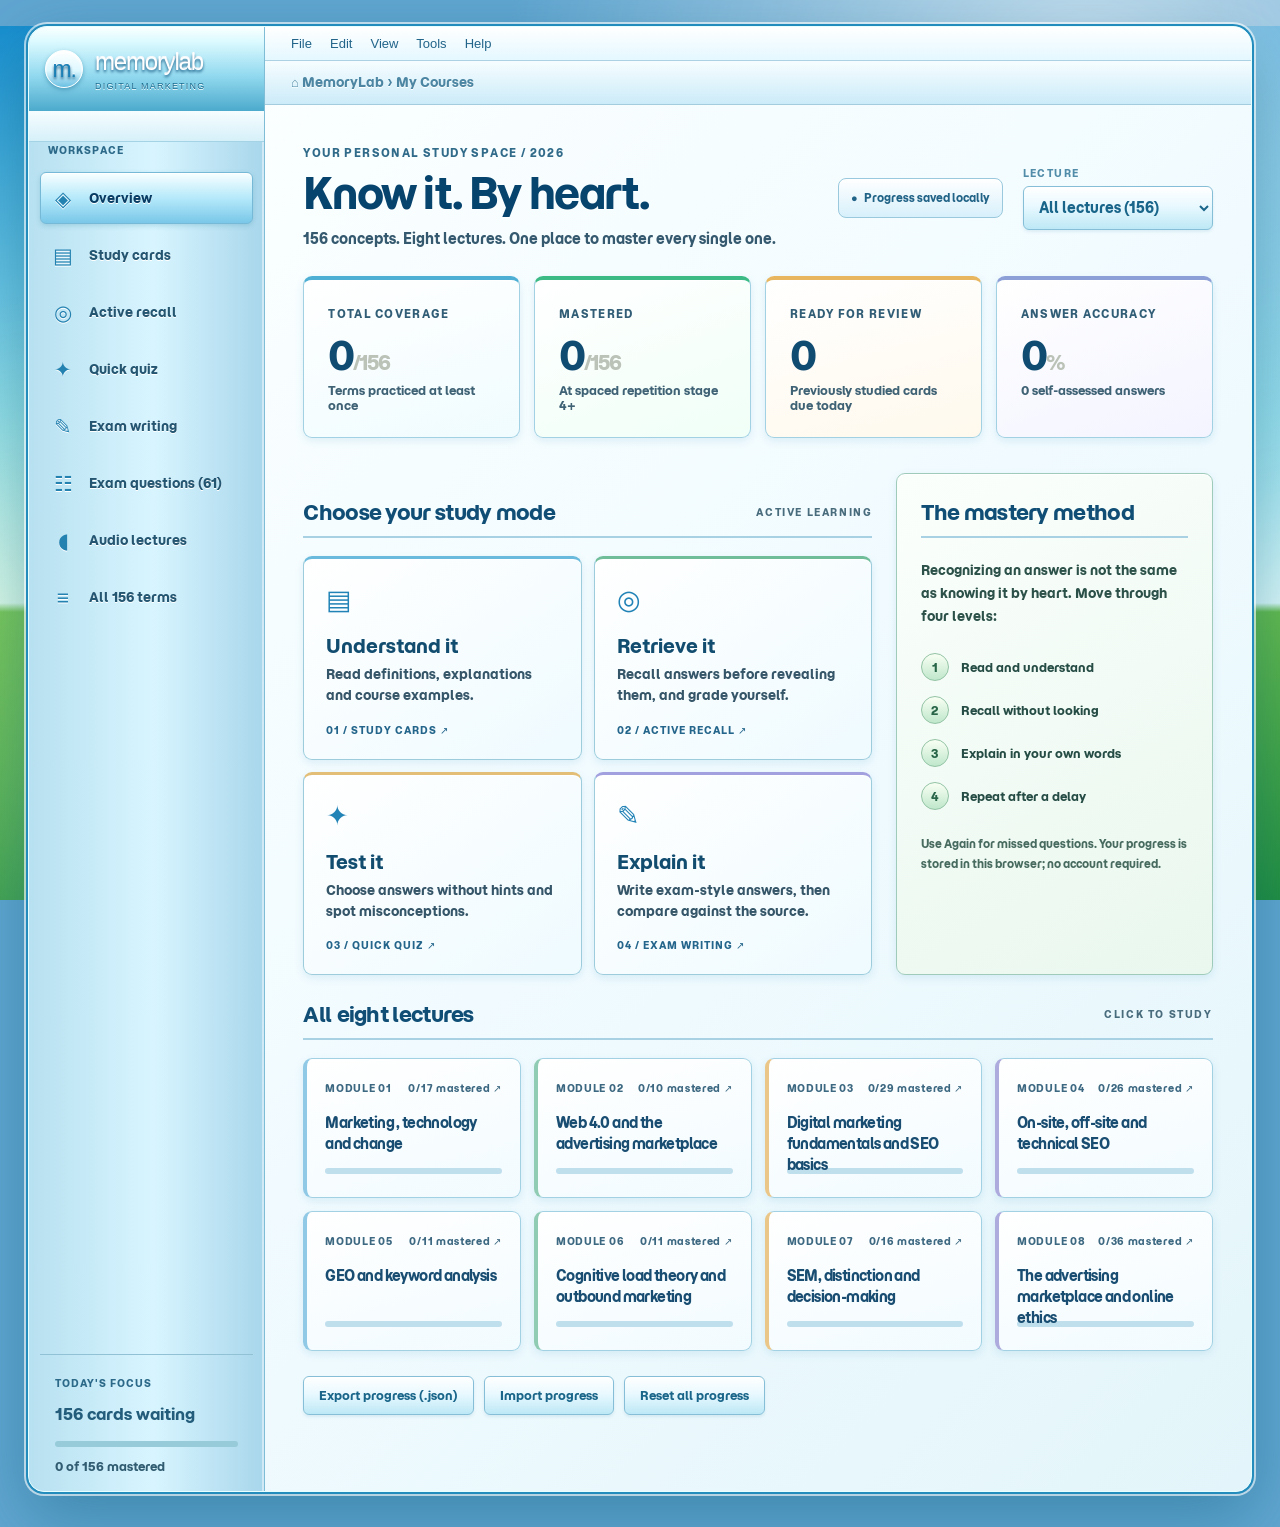
==== index.html @ 0aa38f46 "Update question-focused answer key" ====
<!DOCTYPE html><html lang="en"><head><meta charset="UTF-8"><meta name="viewport" content="width=device-width, initial-scale=1"><meta name="theme-color" content="#6bbddd"><title>MemoryLab — Digital Marketing Mastery</title><style>@import url('https://fonts.googleapis.com/css2?family=Momo+Trust+Display:wght@400&display=swap');
:root{--bg:#f5f5f0;--ink:#202723;--muted:#848b85;--line:#e6e8e0;--green:#315e47;--lime:#d8f37c;--cream:#fffefa}*{box-sizing:border-box}body{margin:0;background:var(--bg);color:var(--ink);font:14px 'DM Sans',Arial,sans-serif}button,input,select,textarea{font:inherit}button{cursor:pointer}#app{display:flex;min-height:100vh}aside:first-child{width:254px;flex-shrink:0;background:#1d392c;color:#f4faef;display:flex;flex-direction:column;padding:30px 16px;position:sticky;top:0;height:100vh}.brand{display:flex;gap:12px;align-items:center;padding:8px 12px 55px;font:400 22px Manrope,sans-serif;letter-spacing:-1px}.brand span:not(.brandmark){color:#d8f37c}.brand small{display:block;font:400 9px 'DM Sans',sans-serif;letter-spacing:2px;margin-top:5px;color:#97b49c}.brandmark{width:40px;height:40px;display:grid;place-items:center;background:var(--lime);color:#213d2d;border-radius:13px;font-size:24px}.sideLabel,.miniLabel{font-size:10px;letter-spacing:2px;color:#93af9c;font-weight:400;padding:0 15px;margin-bottom:16px}nav{display:grid;gap:5px}.nav{width:100%;border:0;background:none;color:#b6c9ba;text-align:left;border-radius:9px;padding:13px;display:flex;align-items:center;gap:14px;font-weight:400}.nav.on,.nav:hover{background:#375b43;color:#fff}.ni{font-size:21px;display:inline-block;width:24px;text-align:center;color:#d4edb2}.sideFoot{margin-top:auto;padding:22px 15px 5px;border-top:1px solid #476250}.sideFoot .miniLabel{padding:0;margin:0 0 14px}.sideFoot strong{font-size:16px}.sideFoot small{color:#b4cdb8;display:block;margin-top:12px}.meter{height:6px;background:#e6ebdd;border-radius:20px;overflow:hidden;margin-top:17px}.meter span{background:#85bb75;display:block;height:100%;border-radius:20px}.sideFoot .meter{background:#476650}.sideFoot .meter span{background:var(--lime)}main{width:calc(100% - 254px);padding:42px clamp(24px,4vw,76px) 80px;max-width:1700px;margin:auto}header{display:flex;justify-content:space-between;gap:25px;margin-bottom:35px;align-items:center}.eyebrow,.tinyLabel{font-size:10px;letter-spacing:1.8px;font-weight:400;color:#7c927c}h1,h2,h3,p{margin-top:0}h1{font:400 clamp(30px,3.1vw,45px) Manrope,sans-serif;letter-spacing:-2px;line-height:1.2;margin:10px 0}.sub{font-size:14px;color:#7e847c;margin:0}.headerRight{display:flex;align-items:center;gap:20px}.datepill{font-size:11px;color:#64806b;background:#e4f0e1;border-radius:30px;padding:12px;white-space:nowrap}.selectWrap{display:flex;flex-direction:column;gap:6px}.selectWrap label{font-size:10px;color:#8a9287;letter-spacing:1.4px;font-weight:400}.selectWrap select{min-width:190px;background:#fff;border:1px solid var(--line);padding:11px;border-radius:9px;color:#33463b}.stats{display:grid;grid-template-columns:repeat(4,1fr);gap:14px;margin-bottom:35px}.stat{background:#fff;border:1px solid var(--line);padding:24px;border-radius:14px}.statTitle{font-size:10px;letter-spacing:1.3px;font-weight:400;color:#8a9489}.stat strong{display:block;font:400 38px Manrope,sans-serif;letter-spacing:-2px;margin:8px 0 2px}.stat em{font-style:normal;font-size:20px;color:#bbc2b7}.stat p{font-size:12px;color:#999e96;margin:0}.secHead{display:flex;align-items:center;justify-content:space-between;margin:25px 0 18px}.secHead h2{font:400 18px Manrope,sans-serif;letter-spacing:-.7px;margin:0}.secHead span{letter-spacing:1.6px;font-size:10px;color:#a0a89e;font-weight:400}.mainGrid{display:grid;grid-template-columns:1.8fr 1fr;gap:24px}.modeGrid{display:grid;grid-template-columns:repeat(2,1fr);gap:12px}.modeTile{text-align:left;display:flex;flex-direction:column;align-items:flex-start;min-height:202px;border:1px solid var(--line);border-radius:13px;background:#fff;padding:22px;transition:.15s}.modeTile:hover,.module:hover{border-color:#8aae83;transform:translateY(-2px);box-shadow:0 8px 24px #213d2d0c}.modeTile .icon{font-size:27px;color:#477352;margin-bottom:18px}.modeTile b{font:400 18px Manrope,sans-serif;margin-bottom:7px}.modeTile span:not(.icon){font-size:12px;line-height:1.6;color:#818a80}.modeTile small{margin-top:auto;padding-top:17px;color:#46805e;font-size:10px;font-weight:400;letter-spacing:1px}.panel{background:#fff;border:1px solid var(--line);border-radius:14px;padding:24px}.note .secHead{margin:0 0 22px}.note p{line-height:1.75;font-size:13px;color:#6d796f}.note .steps{display:grid;gap:15px;margin:25px 0}.steps>div{display:flex;align-items:center;gap:12px;font-weight:400;font-size:12px}.steps i{font-style:normal;background:#e6f0df;color:#447151;width:28px;height:28px;border-radius:100%;display:grid;place-items:center}.note .muted{font-size:11px;color:#a1a7a0}.moduleGrid{display:grid;grid-template-columns:repeat(4,1fr);gap:13px}.module{border:1px solid var(--line);border-radius:12px;background:#fff;min-height:140px;padding:18px;text-align:left;transition:.15s}.moduleTop{display:flex;justify-content:space-between;gap:5px;font-size:10px;color:#9aa59b;font-weight:400;letter-spacing:.7px}.module h3{font:400 13px/1.5 Manrope,sans-serif;margin:18px 0;height:37px}.module .meter{margin-top:0}.bottomButtons{display:flex;gap:10px;flex-wrap:wrap;margin-top:25px}.ghost,.miniButton{background:#fff;border:1px solid var(--line);color:#4b654e;padding:11px 15px;border-radius:9px;font-weight:400;font-size:12px}.danger{color:#ad6767}.studyTools{display:flex;align-items:center;gap:10px;margin-bottom:18px}.pill{background:#e4ede0;border-radius:40px;padding:11px 15px;font-size:11px;color:#466c4c;font-weight:400;letter-spacing:1px}.spacer{flex:1}.studyLayout{display:grid;grid-template-columns:minmax(0,1fr) 250px;gap:20px}.bigCard{background:#fff;border:1px solid var(--line);padding:40px 45px;border-radius:15px;min-height:465px}.cardMeta{display:flex;justify-content:space-between;color:#8c998d;letter-spacing:1.5px;font-size:10px;font-weight:400;margin-bottom:37px}.bigCard h2{font:400 clamp(27px,3vw,39px)/1.2 Manrope,sans-serif;letter-spacing:-1.4px;margin:12px 0 26px}.answerText{display:grid;gap:23px}.answerText p{font-size:14px;line-height:1.8;margin:8px 0 0;white-space:pre-line}.answerText .tinyLabel{color:#719076}.source{font-size:11px;color:#a2aaa1}.cardActions{margin-top:30px;border-top:1px solid var(--line);padding-top:25px}.gradeBtns{display:flex;gap:10px;flex-wrap:wrap;margin-top:25px}.gradeBtns button{border:1px solid #e5e8df;background:#fff;border-radius:10px;display:flex;align-items:center;gap:10px;padding:14px 18px;font-weight:400;color:#526454}.gradeBtns button small{display:block;color:#99a499;font-size:10px;font-weight:400}.gradeBtns .again{background:#fff4ee;color:#a65539}.gradeBtns .hard{background:#fffbed;color:#917d39}.gradeBtns .good{background:#e9f6dc;color:#3b6b43}.studyAside{background:#eaf0e7;padding:26px;border-radius:14px;height:fit-content}.studyAside .tinyLabel{font-size:9px}.studyAside h3{font:400 15px/1.5 Manrope,sans-serif;margin:12px 0}.studyAside p{color:#76887a;font-size:12px;line-height:1.7}.asideRule{border-top:1px solid #d6dfd2;margin:22px 0}.tip{background:#fff;padding:17px;border-radius:10px}.tip b{font-size:10px;letter-spacing:1px;color:#50835d}.tip p{margin:10px 0 0}.pager{display:flex;align-items:center;justify-content:space-between;gap:10px;margin:15px 0}.pager button{border:0;background:none;color:#42664e;font-weight:400;padding:10px}.pager button:disabled{opacity:.25}.pager span{font-size:11px;color:#a0a9a0;text-align:center}.primary{border:0;background:#315e47;color:#fff;border-radius:10px;padding:15px 23px;font-weight:400;margin-top:20px}.prompt{color:#77877b;line-height:1.7}.hiddenHint{border:1px dashed #d8e2d5;background:#f8faf6;padding:35px;text-align:center;color:#a0aba0;border-radius:10px;margin-top:30px}.options{display:grid;gap:11px}.option{border:1px solid var(--line);padding:19px;text-align:left;border-radius:10px;background:#fafbf8;line-height:1.6;color:#344b39}.option:not(:disabled):hover{border-color:#6ca476;background:#f0f7ed}.option.correct{background:#e4f5e3;border-color:#73b47b}.option.incorrect{background:#fce7df;border-color:#e2a095}.resultLine{margin:24px 0;color:#3e6c48;font-weight:400}.options+.answerText{margin-top:25px}textarea{width:100%;min-height:215px;border:1px solid #dce6d9;border-radius:10px;padding:20px;resize:vertical;line-height:1.6;background:#fdfefa;outline-color:#75a97c}.wordcount{text-align:right;font-size:11px;color:#9aab9c;margin-top:8px}.comparison{border-top:1px solid var(--line);margin-top:25px;padding-top:25px}.comparison h3{font-size:16px}.libraryTop{display:flex;gap:20px;align-items:center;margin-bottom:18px}.libraryTop input{flex:1;min-width:0;border:1px solid var(--line);padding:17px;border-radius:10px;outline-color:#6a9b73}.libraryTop span{color:#8e9b8e;font-size:12px}.libraryList{display:grid;gap:9px}details{border:1px solid var(--line);background:#fff;border-radius:10px}summary{cursor:pointer;display:flex;align-items:center;gap:20px;padding:20px;list-style:none}summary::-webkit-details-marker{display:none}.termNum{font-size:11px;font-weight:400;color:#a8b2a8}.termName{font:400 15px Manrope,sans-serif;flex:1}.termName small{display:block;margin-top:7px;font:400 10px 'DM Sans',sans-serif;letter-spacing:1px;color:#a1aaa0}.stage{color:#999;background:#f1f2ef;padding:8px 10px;border-radius:30px;font-size:9px;font-weight:400}.stage.mastered{color:#4c8856;background:#e5f3df}.chev{color:#9aab9b}.detail{padding:0 30px 30px 56px;border-top:1px solid var(--line)}.detail .answerText{margin-top:25px}.detail button{margin-top:24px}.empty{padding:60px;text-align:center;background:#fff;border-radius:12px}@media(max-width:1100px){.stats{grid-template-columns:repeat(2,1fr)}.mainGrid{grid-template-columns:1fr}.moduleGrid{grid-template-columns:repeat(2,1fr)}.headerRight{flex-direction:column;align-items:end}.studyLayout{grid-template-columns:1fr}.studyAside{display:none}}@media(max-width:680px){#app{display:block}aside:first-child{position:static;width:auto;height:auto;padding:12px}.brand{padding:6px 10px 12px}.sideLabel,.sideFoot{display:none}nav{display:flex;overflow-x:auto;gap:5px}.nav{white-space:nowrap;width:auto;padding:9px;font-size:11px}.ni{display:none}main{width:100%;padding:23px 15px 50px}header{align-items:flex-start;flex-direction:column}.headerRight{width:100%;flex-direction:row;justify-content:space-between}.datepill{font-size:9px}.stats,.modeGrid,.moduleGrid{grid-template-columns:1fr 1fr}.stat{padding:16px}.stat strong{font-size:28px}.modeTile{padding:16px;min-height:190px}.bigCard{padding:25px 20px}.studyTools{flex-wrap:wrap}.pager span{display:none}.stage{font-size:8px}.termName{font-size:13px}.libraryTop{flex-direction:column;align-items:stretch}.detail{padding:0 20px 20px}.cardMeta{margin-bottom:25px}}@media(max-width:390px){.stats,.modeGrid,.moduleGrid{grid-template-columns:1fr}.headerRight{flex-direction:column;align-items:start}}

.studyTools .pill+ .pill{margin-left:8px} #examWriting{min-height:260px;width:100%}

.askbox{margin:22px 0 10px;padding:20px;border:1px solid #dbe4d8;background:#f4f8ed;border-radius:18px}.askhead{display:flex;gap:9px;align-items:center;margin-bottom:7px}.askhead strong{font:400 17px Manrope,sans-serif}.askbox .asksub{color:#566a59;font-size:12px;line-height:1.5;margin:0 0 12px}.askrow{display:flex;gap:8px}.askrow input{flex:1;min-width:0;border:1px solid #cbd9c9;border-radius:10px;padding:12px;background:#fff;color:#202723}.askrow button{border:0;border-radius:10px;background:#315e47;color:white;padding:10px 15px;font-weight:400}.askreply{white-space:pre-wrap;line-height:1.75;margin-top:14px;border-top:1px solid #dce4da;padding-top:14px;color:#20372a}.askchips{display:flex;flex-wrap:wrap;gap:6px;margin-bottom:12px}.askchips button{border:1px solid #cedccc;background:white;color:#315e47;padding:7px 10px;border-radius:16px;font-size:11px}.askstatus{font-size:11px;color:#68776c;margin-top:8px}.askbox[aria-busy=true] .askrow button{opacity:.65}
@media(max-width:650px){.askrow{flex-direction:column}.askrow button{padding:12px}}

.lectureIntro{max-width:850px;color:var(--muted,#657067);line-height:1.6}
.lectureGrid{display:grid;grid-template-columns:repeat(auto-fit,minmax(230px,1fr));gap:14px;margin:20px 0}
.lectureTile,.clusterTile{cursor:pointer;text-align:left;width:100%;border:1px solid #d8e4dc;background:#fff;border-radius:16px;padding:20px;color:#1d392c;transition:transform .14s,border-color .14s}
.lectureTile:hover,.clusterTile:hover{transform:translateY(-2px);border-color:#68a581}
.lectureTile strong,.clusterTile strong{display:block;font-size:18px;margin:8px 0}
.lectureTile small,.clusterTile small{font-size:12px;color:#65796d}
.lectureTile p,.clusterTile p{font-size:13px;color:#50655a;line-height:1.5;margin:9px 0 0}
.lectureCrumb{display:flex;gap:10px;align-items:center;flex-wrap:wrap;margin-bottom:20px}
.lectureCrumb button{border:1px solid #cbdccc;background:#fff;border-radius:9px;padding:9px 13px;cursor:pointer}
.lecturePlayer{background:#fff;border:1px solid #d8e4dc;border-radius:20px;padding:22px;max-width:950px}
.lectureControls{display:flex;gap:10px;flex-wrap:wrap;align-items:center;margin:18px 0}
.lectureControls button,.lectureControls select{border:1px solid #c9dccc;background:#f6faf7;border-radius:10px;padding:11px 13px;font:inherit;cursor:pointer;color:#1d392c}
.lectureControls button.primary{background:#254b35;color:#fff;border-color:#254b35}
.lectureTranscript{margin-top:25px;max-height:470px;overflow:auto;border-top:1px solid #e3eae5;padding-top:13px}
.lectureSegment{padding:13px 15px;border-left:3px solid transparent;line-height:1.7;color:#334a3a;white-space:pre-line}
.lectureSegment.active{border-left-color:#4d9872;background:#f1f8f3}
.lectureSegment b{color:#244a35}
.lectureStatus{font-size:13px;color:#566c5d}
.lectureTerms{display:flex;flex-wrap:wrap;gap:8px;margin-top:14px}
.lectureTerms button{background:#ecf5ee;color:#22452f;border:0;border-radius:999px;padding:8px 12px;cursor:pointer}


/* MemoryLab — Frutiger Aero interface skin. Layout and application logic preserved. */
:root{--bg:#78b5df;--ink:#174e70;--muted:#5a8ea7;--line:#9ecbdf;--green:#14759e;--lime:#a6ed77;--cream:#f6fdff}
html{background:#60a6d1}
body{background:linear-gradient(180deg,#118acd 0%,#8cdbec 46%,#d8f7f9 67%,#63ba4d 68%,#218f41 100%) fixed;color:#1c5879;font-family:'Momo Trust Display',Tahoma,Arial,sans-serif}
body:before{content:'';position:fixed;inset:0;pointer-events:none;background:radial-gradient(ellipse at 85% 7%,#ffffffa6,transparent 38%),radial-gradient(ellipse at 15% 85%,#d9ff9b55,transparent 45%);z-index:0}
#app{position:relative;z-index:1;width:min(1470px,calc(100% - 56px));margin:26px auto 35px;min-height:calc(100vh - 65px);border:1px solid #e8ffff;border-radius:19px 19px 16px 16px;overflow:hidden;box-shadow:0 0 0 2px #248cbd,0 0 0 4px #ffffff9c,0 22px 65px #04546f66;background:#eafaff;align-items:stretch}
#app>aside:first-child{width:236px;height:auto;min-height:calc(100vh - 65px);position:relative;top:auto;display:flex;flex-direction:column;gap:0;padding:0 11px 12px;background:linear-gradient(90deg,#b7e0f0,#d8f5ff 53%,#a8d6eb);border-right:1px solid #7fbcd6;color:#245f80;box-shadow:inset -2px 0 #ffffff75}
.brand{position:relative;margin:0 -11px 22px;padding:17px 16px 17px;height:85px;background:linear-gradient(180deg,#faffff 0%,#dcfaff 17%,#92d9ef 58%,#4caacc 100%);border-bottom:1px solid #5eabc9;color:white;text-shadow:0 2px 3px #155a84,0 -1px #fff;font:400 24px 'Trebuchet MS',Tahoma,sans-serif;letter-spacing:-1.2px}
.brand:after{content:'';position:absolute;left:0;right:0;bottom:-31px;height:30px;background:linear-gradient(180deg,#f6fdff,#d6f0f9);border-bottom:1px solid #a3d3e4;pointer-events:none}
.brand span:not(.brandmark){color:white}.brand small{font:400 9px Tahoma,sans-serif;color:#176a8e;letter-spacing:1.2px;text-shadow:0 1px #fff}
.brandmark{width:38px;height:38px;background:linear-gradient(#fff,#ddf8ff 55%,#68bfe2);border-radius:50%;color:#1a80b5;border:1px solid #fff;box-shadow:0 2px 4px #287a9b80,inset 0 2px 2px #fff;font-size:23px}
.sideLabel,.miniLabel{color:#4a8baa;font-size:10px;letter-spacing:1px}.sideLabel{padding:10px 8px 6px;margin-bottom:9px}
nav{gap:5px}.nav{color:#306987;border:1px solid transparent;border-radius:6px;padding:11px 10px;font-weight:400;text-shadow:0 1px #fff;font-size:13px}.nav.on,.nav:hover{background:linear-gradient(#f8ffff,#b3e8fa 52%,#79c7e8);border-color:#76b9d6;box-shadow:inset 0 1px #fff,0 2px 5px #4b9cb34d;color:#155d84}.ni{color:#2482b1}
.sideFoot{border-top:1px solid #91c1d5;color:#235d7b}.sideFoot small{color:#467b92}.sideFoot .meter{background:#97cbd9}.sideFoot .meter span{background:linear-gradient(#dcff8d,#5ed34d)}
main{width:calc(100% - 236px);max-width:none;margin:0;position:relative;padding:119px clamp(24px,3vw,48px) 76px;background:linear-gradient(120deg,#f9ffff 0%,#edfbff 47%,#dff4fc 100%);min-height:100vh}
main:before{content:'File     Edit     View     Tools     Help';white-space:pre;position:absolute;top:0;left:0;right:0;height:33px;line-height:33px;padding:0 26px;font:400 13px/33px Tahoma,sans-serif;color:#22648a;background:linear-gradient(#fff,#e4f8ff);border-bottom:1px solid #acd1e2;box-shadow:0 1px #fff}
main:after{content:'⌂  MemoryLab  ›  My Courses';position:absolute;top:34px;left:0;right:0;padding:0 26px;height:43px;line-height:43px;background:linear-gradient(#f6fdff,#ccebf9);border-bottom:1px solid #a4ccdf;color:#4c86a3;font-size:13px;font-weight:400;text-shadow:0 1px #fff}
header{margin-bottom:26px}h1,h2,h3{color:#1b628a;font-family:'Momo Trust Display',Tahoma,Arial,sans-serif;letter-spacing:-.6px}h1{font-weight:400;font-size:clamp(30px,3vw,43px);letter-spacing:-1.4px}.eyebrow,.tinyLabel{color:#468aae}.sub,.lectureIntro{color:#5b8ea5}
.datepill,.pill,.stage{color:#226487;background:linear-gradient(#fff,#d7f0fb);border:1px solid #9ac9dd;border-radius:8px;box-shadow:inset 0 1px #fff}
.selectWrap select,.ghost,.miniButton,.pager button,.lectureControls button,.lectureControls select,.lectureCrumb button{color:#1a668a;background:linear-gradient(#fff,#e9f9ff 45%,#bde8f6);border:1px solid #85bed6;box-shadow:inset 0 1px #fff,0 2px 3px #4b98b522;border-radius:6px}
.selectWrap label,.statTitle,.moduleTop,.cardMeta{color:#518ca8}.stat,.panel,.modeTile,.module,.bigCard,.studyAside,.lecturePlayer,.lectureTile,.clusterTile,details,.empty{background:linear-gradient(153deg,#fff 0%,#f5fdff 40%,#e2f5fc 100%);border:1px solid #a2d1e3;border-radius:9px;box-shadow:inset 0 1px #fff,0 3px 8px #3d98be24}
.stat{border-top:4px solid #8ed3ed}.stat strong{color:#196a96;font-family:'Momo Trust Display',Tahoma,Arial,sans-serif}.stat p,.modeTile span:not(.icon),.note p,.studyAside p,.lectureTile p,.clusterTile p{color:#55849b}.modeTile:hover,.module:hover,.lectureTile:hover,.clusterTile:hover{border-color:#50a6cf;box-shadow:0 5px 16px #3789ac45;background:linear-gradient(#fff,#d4f3ff);transform:translateY(-1px)}
.modeTile b,.module h3,.secHead h2,.bigCard h2,.studyAside h3,.termName{font-family:'Momo Trust Display',Tahoma,Arial,sans-serif;color:#1b638b}.modeTile .icon,.modeTile small{color:#2283b7}.steps i{color:#1b729f;background:linear-gradient(#fff,#b4e4f9);border:1px solid #9acbdc}
.primary,.askrow button,.lectureControls button.primary{background:linear-gradient(180deg,#d8ffb0 0%,#83e46d 44%,#30b342 55%,#60d846 100%);color:#fff;text-shadow:0 1px 2px #196f32;border:1px solid #46a43d;box-shadow:inset 0 2px 1px #fff8,0 2px 6px #348f4980;border-radius:8px}
.primary:hover,.askrow button:hover,.lectureControls button.primary:hover{filter:brightness(1.06)}
.studyAside{background:linear-gradient(#e4f7ff,#c9ecfa)}.tip,.hiddenHint,.option,.askbox,.lectureControls button,.askchips button{background:linear-gradient(#fff,#e8f9ff);border:1px solid #a9d3e4;color:#245f80}
.option:not(:disabled):hover{background:#d7f2ff;border-color:#58aed0}.option.correct{background:#d5facd;border-color:#71be6b}.option.incorrect{background:#ffe3e1;border-color:#d89c9c}
.bigCard,.lecturePlayer{box-shadow:inset 0 2px #fff,0 4px 12px #3989ae26}.answerText p,.lectureSegment{color:#365f77}.studyTools .pill{border-radius:6px}.meter{background:#bfdfed}.meter span{background:linear-gradient(#d6ff8c,#54c85a)}
.libraryTop input,.askrow input,textarea{background:#fff;border:1px solid #90c4db;border-radius:6px;color:#224f69;box-shadow:inset 0 1px 3px #a7d3df5c;outline-color:#46a5cd}
.stage.mastered{background:#d6facd;color:#367a37}.gradeBtns .good{background:#d3f5d0}.askbox{background:linear-gradient(#f7feff,#d8f2fd);border-color:#8cc7e1}.askreply{color:#255d7b;border-color:#b7d9e8}.lectureSegment.active{background:#d6f1fe;border-left-color:#42a4d3}.lectureTerms button{background:linear-gradient(#fff,#c1e9fa);color:#266485;border:1px solid #9bcddc}
@media(max-width:680px){#app{width:calc(100% - 18px);margin:10px auto;display:block;min-height:auto}#app>aside:first-child{width:100%;min-height:unset;padding:0 9px 10px;position:relative;border-right:0;border-bottom:1px solid #74afd0}.brand{height:64px;padding:8px 15px 10px;margin:0 -9px 10px}.brand:after{display:none}nav{display:flex;overflow-x:auto}.nav{flex:0 0 auto;font-size:11px}main{width:100%;padding:116px 15px 45px;min-height:70vh}main:before{font-size:11px}main:after{font-size:11px}.sideFoot,.sideLabel{display:none}.studyLayout{grid-template-columns:1fr}}


/* Momo Trust Display uses its single native regular weight. */
body,button,input,textarea,select,option{font-family:'Momo Trust Display',Tahoma,Arial,sans-serif}

/* Momo Trust Display: native regular weight only — no synthetic bold. */
html, body, button, input, select, textarea, h1, h2, h3, h4,
nav, summary, label, strong, b, .nav, .module h3, .termName {
  font-family: 'Momo Trust Display', Tahoma, Arial, sans-serif;
  font-weight: 400 !important;
  font-synthesis: none;
}
strong, b { font-weight: 400 !important; }

/* MemoryLab readability & hierarchy refinement — Frutiger Aero, not flat UI */
:root{--reading:#193849;--heading:#084b76;--secondary:#34596d;--annotation:#436c81;--aero-border:#88b9d1}
body{color:var(--reading)}
main{background:linear-gradient(135deg,#fbffff 0%,#f1fbff 48%,#e3f5fa 100%)}
h1{color:#06446e!important;font-size:clamp(34px,3.3vw,48px);line-height:1.13;text-shadow:0 1px #fff}
h2,h3{color:#12577b!important}header .eyebrow{color:#316b8a;font-size:11px;letter-spacing:1.4px}header .sub{color:#35596e;font-size:14px;line-height:1.6;max-width:760px}
.secHead{padding-bottom:10px;border-bottom:2px solid #a8d2e3}.secHead h2{color:#104e76!important;font-size:21px}.secHead span{color:#496c7d}
/* Large reading areas should feel like paper sitting inside the glass window. */
.bigCard{background:linear-gradient(170deg,#ffffff 0%,#ffffff 66%,#f0faff 100%);border-color:#9ac3d7;box-shadow:inset 0 2px #fff,0 5px 15px #3f90ac24}
.bigCard h2{font-size:clamp(29px,3vw,41px);line-height:1.2;color:#0a466d!important}
.answerText{gap:27px}.answerText p{color:#213e50;font-size:15px;line-height:1.85;max-width:82ch}
.answerText .tinyLabel,.tinyLabel{color:#2c6a89;font-size:11px;letter-spacing:1.3px}
.source,.muted,.prompt,.wordcount{color:#4b6777!important}
.cardMeta{color:#406c83;font-size:11px;letter-spacing:1.1px;border-bottom:1px solid #d9e8ee;padding-bottom:12px;margin-bottom:26px}
/* Components get distinct personalities instead of identical blue cards. */
.stat{background:linear-gradient(165deg,#fff,#f0fcff);border-top:4px solid #4eafd4}.stat:nth-child(2){border-top-color:#3bba85;background:linear-gradient(160deg,#fff,#f0fff7)}.stat:nth-child(3){border-top-color:#e7b65e;background:linear-gradient(165deg,#fff,#fff9ed)}.stat:nth-child(4){border-top-color:#8d9fd7;background:linear-gradient(160deg,#fff,#f3f4ff)}
.statTitle{color:#315e76;font-size:11px}.stat strong{color:#104c72;font-size:39px}.stat p{color:#3f6275;font-size:12px}
.modeTile{background:linear-gradient(145deg,#ffffff 0%,#f0fbff 92%);border-color:#9dcddd;border-top:3px solid #69badc}.modeTile:nth-child(2){border-top-color:#70bd9a}.modeTile:nth-child(3){border-top-color:#e2be77}.modeTile:nth-child(4){border-top-color:#a2a0de}
.modeTile b{color:#124d70;font-size:19px}.modeTile span:not(.icon){color:#355568;font-size:13px;line-height:1.6}.modeTile small{color:#24658b;font-size:10px}
.note.panel{background:linear-gradient(150deg,#fbfffc,#e9f7ee);border-color:#9fcbbb}.note p{color:#2c5149;font-size:13px}.note .muted{color:#486b60!important}.steps>div{color:#264d45}.steps i{background:linear-gradient(#f9fff4,#bfe7cb);color:#286549;border-color:#93c3a4}
.module{background:linear-gradient(165deg,#fff,#f2fbff);border-left:4px solid #90c9e5}.module:nth-child(4n+2){border-left-color:#90cbb4}.module:nth-child(4n+3){border-left-color:#eac789}.module:nth-child(4n){border-left-color:#adaadd}.moduleTop{color:#3c6881}.module h3{color:#194e72!important;font-size:14px}
.studyAside{background:linear-gradient(#e9f9ff,#d6edf5);border:1px solid #9cc9db;box-shadow:inset 0 1px #fff}.studyAside h3{color:#135174!important}.studyAside p{color:#2f5569;font-size:13px}.tip{background:#fffef7;border:1px solid #e0d6ae}.tip p{color:#3b5260}
/* Glossary: stronger headings, readable details, clear open/closed contrast. */
.libraryList details{background:#fff;border-color:#a7cada;box-shadow:0 2px 4px #438eb014}.libraryList details[open]{border-color:#6daed0;background:linear-gradient(#f1fbff,#fff 95px);box-shadow:0 5px 13px #378baa24}
.libraryList summary:hover{background:#ebf8fe}.termName{color:#123f63!important;font-size:16px}.termName small{color:#416d80;font-size:11px}.termNum{color:#3a708a}.stage{color:#28566f}.detail{background:#fff;border-top-color:#c5e0ec}.detail .answerText p{color:#1a3c50}
/* Forms & practice feedback */
.option{background:#fff;color:#233f51;border:1px solid #a6c6d8;font-size:14px}.option:hover{color:#0f507b}.option.correct{color:#245d35}.option.incorrect{color:#8f3131}
textarea,.askrow input,.libraryTop input{color:#193849;background:#fff;border-color:#83b5ce;font-size:14px}
textarea::placeholder,.askrow input::placeholder,.libraryTop input::placeholder{color:#597586;opacity:1}
.comparison{background:linear-gradient(#fcfffa,#edf8f2);border:1px solid #b5d8bd;padding:22px;border-radius:9px}.comparison h3{color:#235e49!important}.comparison p{color:#2a4e48}
.askbox{background:linear-gradient(155deg,#f3fcff,#dff4ff);border-left:4px solid #3399cb}.askhead strong{color:#135779;font-size:18px}.asksub,.askreply{color:#244b60!important}.askchips button{color:#165b7d;border-color:#a4cedf}.askstatus{color:#41687a}
/* Audio lessons: transcript is reading material; controls are chrome. */
.lecturePlayer{background:linear-gradient(#fff,#f5fcff);border-color:#9ac4d6}.lectureSegment{color:#203f50;line-height:1.85;font-size:15px}.lectureSegment.active{color:#113c5a;background:#e8f7fe;border-left:4px solid #2c9bd0}
.lectureTile{background:linear-gradient(150deg,#fff,#edfaff);border-left:4px solid #65add5}.clusterTile{background:linear-gradient(145deg,#fff,#f2fcf7);border-left:4px solid #7ac5a0}.lectureTile p,.clusterTile p{color:#315a6c}
.nav{color:#245672}.nav.on{color:#073c64}.sideLabel,.miniLabel{color:#2c6989}.sideFoot small{color:#315c71}
button:focus-visible,input:focus-visible,select:focus-visible,textarea:focus-visible,summary:focus-visible{outline:3px solid #157daa;outline-offset:3px}
@media(max-width:680px){.answerText p{font-size:14px}.bigCard h2{font-size:30px}.secHead h2{font-size:19px}}

/* One-click study prompts: no freeform typing and visibly different answer sections. */
.askbox{border-radius:12px;padding:24px;background:linear-gradient(155deg,#f7fdff,#e6f5fd);}
.askhead strong{font-size:21px;color:#154d72}
.asksub{max-width:75ch;color:#335769!important;font-size:14px!important;line-height:1.65!important}
.askchips{display:grid;grid-template-columns:repeat(2,minmax(0,1fr));gap:10px;margin:17px 0 0}
.askchips button{min-height:48px;text-align:left;padding:12px 15px;border-radius:9px;font-size:14px;color:#174b6e;background:linear-gradient(180deg,#fff 0%,#f4fbff 48%,#d7f0ff 100%);border:1px solid #8fbdd5;box-shadow:inset 0 1px #fff,0 2px 3px #317da91c;cursor:pointer;transition:filter .12s,border-color .12s}
.askchips button:hover,.askchips button:focus-visible{border-color:#278cc8;filter:brightness(1.015);outline:2px solid transparent}
.askchips button[aria-pressed=true]{color:#063d61;background:linear-gradient(180deg,#dbf7ff,#ade5f9 53%,#c9f1fd);border:1px solid #309acb;box-shadow:inset 0 1px white,0 1px 6px #3588b45a}
.askrow,.askbox [data-chat-input],.askbox [data-chat-send]{display:none!important}
.askreply{background:#fff;border:1px solid #a5cfdf;border-left:4px solid #278fc4;border-radius:9px;margin-top:20px;padding:0 21px 4px;color:#193849!important;box-shadow:0 3px 10px #4b95bb1a;white-space:normal;line-height:1.7}
.askreply[hidden]{display:none}
.askAnswerTop{border-bottom:1px solid #d7e8ef;padding:18px 0 12px}
.askAnswerTag{display:inline-block;font-size:10px;letter-spacing:1.5px;color:#436779;background:#ecf6fb;border:1px solid #bbd9e7;padding:4px 8px;border-radius:5px}
.askAnswerTop h3{font-size:23px!important;line-height:1.3;margin:10px 0 2px;color:#0d4b70!important}
.askAnswerSection{padding:16px 0;border-bottom:1px solid #e6f0f5}
.askAnswerSection:last-child{border-bottom:none}
.askAnswerSection h4{font-size:14px;letter-spacing:.15px;color:#13618a;margin:0 0 7px;font-weight:400}
.askAnswerSection p{color:#253e4c;font-size:14px;line-height:1.75;margin:0;max-width:78ch}
.askstatus{margin-top:14px;font-size:11px;line-height:1.5;color:#4b6d80}
@media(max-width:650px){.askchips{grid-template-columns:1fr}.askreply{padding:0 15px 4px}.askbox{padding:16px}}

/* Accessible reading, gentle navigation, and clearly separated exam answers. */
.modelEssayAnswer{font-size:17px;line-height:1.8;white-space:pre-line;color:#1c3850;max-width:80ch;font-weight:400!important}
html{scroll-behavior:smooth;scroll-padding-top:24px}
body{overscroll-behavior-y:auto;-webkit-overflow-scrolling:touch}
.lectureTranscript,.content{overscroll-behavior:contain;-webkit-overflow-scrolling:touch}
.askreply .modelAnswer{white-space:pre-line;font-size:clamp(16px,1.25vw,20px);font-weight:400!important;line-height:1.76;letter-spacing:.004em;color:#1c3850;margin:14px 0 12px;max-width:82ch}
.askreply .modelNote{display:block;color:#3f6881;font-weight:400!important;font-size:13px;margin-top:16px;padding-top:12px;border-top:1px solid #bad6e6}
.askreply .askAnswerTop h3{font-weight:400!important;color:#0d4b70}
.askreply{background:linear-gradient(180deg,#f9feff,#e9f7ff);box-shadow:inset 0 1px 0 #fff;border:1px solid #a1cadd;border-radius:14px;padding:17px 20px}
@media(prefers-reduced-motion:reduce){html{scroll-behavior:auto!important}*,*::before,*::after{scroll-behavior:auto!important;animation-duration:.01ms!important;transition-duration:.01ms!important}}
</style><style> .exam-review summary::marker{color:#27769a} .exam-review .modelAnswer p{font-size:14px;line-height:1.85;white-space:normal;margin:0 0 12px;color:#132c3b}.exam-review h4{color:#16456b} .exam-review b{color:#153b57} .exam-review .tinyLabel{color:#175b7a}</style></head><body><div id="app"></div><script>window.TERMS=[{"id":0,"term":"Marketing","lecture":"Lecture 1 · Marketing, technology and change","page":1,"definition":"The activity of creating, communicating and delivering value. Marketing begins with value, and advertising is only one of the many things marketing does.","explanation":"The starting point is the value offered to the customer, not the advertisement used to promote it. Research, segmentation, product development, pricing, distribution, branding, content, service and customer relationships are all marketing activities. A campaign cannot compensate for an offer that does not create value for the people it is meant to serve.\n\nA company that only focuses on promotion can attract visitors without giving them a reason to buy or return. Value, pricing, availability and customer experience must work together.","example":"Illustrative brand/product scenario: IKEA deciding which wardrobes solve small-apartment storage problems, how to price them, how to display them in stores, and how to help people assemble them.","full":"Marketing is the process of creating, communicating and delivering value to customers. It includes far more than advertising. The starting point is the value offered to the customer, not the advertisement used to promote it. Research, segmentation, product development, pricing, distribution, branding, content, service and customer relationships are all marketing activities. A campaign cannot compensate for an offer that does not create value for the people it is meant to serve.\n\nConsider IKEA deciding how to design a compact wardrobe, price it affordably, make it available online and in stores, and provide understandable assembly instructions. These decisions collectively create customer value. A beautiful Instagram advertisement could attract attention, but it cannot rescue a wardrobe that does not fit the intended customer's needs. Marketing therefore begins before promotion and continues after purchase.\n\nA company that only focuses on promotion can attract visitors without giving them a reason to buy or return. Value, pricing, availability and customer experience must work together.","category":"MARKETING FUNDAMENTALS","study":{"simple":"The starting point is the value offered to the customer, not the advertisement used to promote it. Research, segmentation, product development, pricing, distribution, branding, content, service and customer relationships are all marketing activities.","why":"A company that only focuses on promotion can attract visitors without giving them a reason to buy or return. Value, pricing, availability and customer experience must work together. These decisions collectively create customer value A beautiful Instagram advertisement could attract attention, but it cannot rescue a wardrobe that does not fit the intended customer's needs","example":"IKEA deciding which wardrobes solve small-apartment storage problems, how to price them, how to display them in stores, and how to help people assemble them. A company that only focuses on promotion can attract visitors without giving them a reason to buy or return. Value, pricing, availability and customer experience must work together.","exam":"Marketing is the process of creating, communicating and delivering value to customers. It includes far more than advertising. The starting point is the value offered to the customer, not the advertisement used to promote it. Research, segmentation, product development, pricing, distribution, branding, content, service and customer relationships are all marketing activities. A campaign cannot compensate for an offer that does not create value for the people it is meant to serve.\n\nConsider IKEA deciding how to design a compact wardrobe, price it affordably, make it available online and in stores, and provide understandable assembly instructions. These decisions collectively create customer value. A beautiful Instagram advertisement could attract attention, but it cannot rescue a wardrobe that does not fit the intended customer's needs. Marketing therefore begins before promotion and continues after purchase.\n\nA company that only focuses on promotion can attract visitors without giving them a reason to buy or return. Value, pricing, availability and customer experience must work together."}},{"id":1,"term":"Advertising","lecture":"Lecture 1 · Marketing, technology and change","page":1,"definition":"Paid communication. It is one marketing activity among many, and it exists both online and offline.","explanation":"Advertising is a specific communication activity within the wider field of marketing. Paying for a social media ad, a search ad or a billboard is advertising; developing the offer, setting its price and serving customers are also marketing, but are not themselves advertising. The defining feature is the paid communication, not whether the channel is digital.\n\nBuying attention can introduce a product to new customers, but the exposure itself does not show whether the product delivered value or produced sales.","example":"Illustrative brand/product scenario: Nike purchasing a sponsored Instagram placement to show running shoes to potential customers.","full":"Advertising is paid communication used to present a message to an audience. It is one activity within marketing, not the whole discipline. Advertising is a specific communication activity within the wider field of marketing. Paying for a social media ad, a search ad or a billboard is advertising; developing the offer, setting its price and serving customers are also marketing, but are not themselves advertising. The defining feature is the paid communication, not whether the channel is digital.\n\nImagine Nike buys an Instagram ad promoting a particular running shoe. The payment for that placement is what makes it advertising; the same message shared voluntarily by a customer would not be paid advertising. The ad may create awareness, but whether the shoe meets runners' needs depends on broader marketing decisions. Reach should not be confused with value delivered.\n\nBuying attention can introduce a product to new customers, but the exposure itself does not show whether the product delivered value or produced sales.","category":"MARKETING FUNDAMENTALS","study":{"simple":"Advertising is a specific communication activity within the wider field of marketing. Paying for a social media ad, a search ad or a billboard is advertising; developing the offer, setting its price and serving customers are also marketing, but are not themselves advertising.","why":"Buying attention can introduce a product to new customers, but the exposure itself does not show whether the product delivered value or produced sales. The payment for that placement is what makes it advertising; the same message shared voluntarily by a customer would not be paid advertising The ad may create awareness, but whether the shoe meets runners' needs depends on broader marketing decisions","example":"Nike purchasing a sponsored Instagram placement to show running shoes to potential customers. Buying attention can introduce a product to new customers, but the exposure itself does not show whether the product delivered value or produced sales.","exam":"Advertising is paid communication used to present a message to an audience. It is one activity within marketing, not the whole discipline. Advertising is a specific communication activity within the wider field of marketing. Paying for a social media ad, a search ad or a billboard is advertising; developing the offer, setting its price and serving customers are also marketing, but are not themselves advertising. The defining feature is the paid communication, not whether the channel is digital.\n\nImagine Nike buys an Instagram ad promoting a particular running shoe. The payment for that placement is what makes it advertising; the same message shared voluntarily by a customer would not be paid advertising. The ad may create awareness, but whether the shoe meets runners' needs depends on broader marketing decisions. Reach should not be confused with value delivered.\n\nBuying attention can introduce a product to new customers, but the exposure itself does not show whether the product delivered value or produced sales."}},{"id":2,"term":"Digital marketing","lecture":"Lecture 1 · Marketing, technology and change","page":1,"definition":"Marketing carried out in a digital environment. It applies the same fundamentals as all marketing — product, price, place and promotion — but depends on technology.","explanation":"Digital technology changes how each of the four Ps operates: products may become services, prices can be compared or adjusted rapidly, place includes search results and feeds, and promotion can travel through brands, partners and customers. It also depends on the digital environment through which people discover and interact with offers. Digital marketing is broader than paid digital advertising.\n\nCustomers move between discovery, comparison, purchase and support on digital channels. Optimising only the ad leaves gaps elsewhere in that journey.","example":"Illustrative brand/product scenario: Spotify offering a subscription in its app, testing prices, guiding listeners through playlists, and communicating the subscription’s value across digital channels.","full":"Digital marketing applies the broader principles of marketing through digital technologies and channels, including product, price, place and promotion. Digital technology changes how each of the four Ps operates: products may become services, prices can be compared or adjusted rapidly, place includes search results and feeds, and promotion can travel through brands, partners and customers. It also depends on the digital environment through which people discover and interact with offers. Digital marketing is broader than paid digital advertising.\n\nSpotify illustrates the breadth of digital marketing: users discover playlists, encounter subscription plans, pay in an app and receive personalized recommendations and digital support. These touchpoints shape the experience even when no sponsored advertisement is involved. The organization must coordinate product design, price, discovery and customer relationships across connected technologies rather than treat its social ads as the entire strategy.\n\nCustomers move between discovery, comparison, purchase and support on digital channels. Optimising only the ad leaves gaps elsewhere in that journey.","category":"MARKETING FUNDAMENTALS","study":{"simple":"Digital technology changes how each of the four Ps operates: products may become services, prices can be compared or adjusted rapidly, place includes search results and feeds, and promotion can travel through brands, partners and customers. It also depends on the digital environment through which people discover and interact with offers.","why":"Customers move between discovery, comparison, purchase and support on digital channels. Optimising only the ad leaves gaps elsewhere in that journey. These touchpoints shape the experience even when no sponsored advertisement is involved The organization must coordinate product design, price, discovery and customer relationships across connected technologies rather than treat its social ads as the entire strategy.","example":"Spotify offering a subscription in its app, testing prices, guiding listeners through playlists, and communicating the subscription’s value across digital channels. Customers move between discovery, comparison, purchase and support on digital channels. Optimising only the ad leaves gaps elsewhere in that journey.","exam":"Digital marketing applies the broader principles of marketing through digital technologies and channels, including product, price, place and promotion. Digital technology changes how each of the four Ps operates: products may become services, prices can be compared or adjusted rapidly, place includes search results and feeds, and promotion can travel through brands, partners and customers. It also depends on the digital environment through which people discover and interact with offers. Digital marketing is broader than paid digital advertising.\n\nSpotify illustrates the breadth of digital marketing: users discover playlists, encounter subscription plans, pay in an app and receive personalized recommendations and digital support. These touchpoints shape the experience even when no sponsored advertisement is involved. The organization must coordinate product design, price, discovery and customer relationships across connected technologies rather than treat its social ads as the entire strategy.\n\nCustomers move between discovery, comparison, purchase and support on digital channels. Optimising only the ad leaves gaps elsewhere in that journey."}},{"id":3,"term":"Digital advertising","lecture":"Lecture 1 · Marketing, technology and change","page":2,"definition":"Paid communication placed in digital channels. It is only one part of digital marketing.","explanation":"The lecture identifies paid search, paid social, display and programmatic advertising, and paid influencer partnerships as examples. These are different ways of paying to place promotional messages in digital environments. SEO, organic social media, digital services and customer experience can be part of digital marketing without being paid advertising.\n\nDigital ads can reach particular audiences and be measured quickly, but impressions or clicks are not proof that a person paid attention or became a customer.","example":"Illustrative brand/product scenario: A paid YouTube pre-roll for Samsung Galaxy phones appearing before someone watches an unrelated video.","full":"Digital advertising is paid promotional communication distributed through digital channels, such as paid search, social media placements and pre-roll video. The lecture identifies paid search, paid social, display and programmatic advertising, and paid influencer partnerships as examples. These are different ways of paying to place promotional messages in digital environments. SEO, organic social media, digital services and customer experience can be part of digital marketing without being paid advertising.\n\nA paid pre-roll for a Samsung phone before a YouTube video is digital advertising because Samsung pays to place a promotional message in a digital channel. A helpful unpaid Samsung support guide is digital marketing but not advertising. This distinction matters when evaluating budgets: paid media purchases exposure, while useful services and content can create value outside the paid placement.\n\nDigital ads can reach particular audiences and be measured quickly, but impressions or clicks are not proof that a person paid attention or became a customer.","category":"MARKETING FUNDAMENTALS","study":{"simple":"The lecture identifies paid search, paid social, display and programmatic advertising, and paid influencer partnerships as examples. These are different ways of paying to place promotional messages in digital environments.","why":"Digital ads can reach particular audiences and be measured quickly, but impressions or clicks are not proof that a person paid attention or became a customer. A helpful unpaid Samsung support guide is digital marketing but not advertising This distinction matters when evaluating budgets: paid media purchases exposure, while useful services and content can create value outside the paid placement.","example":"A paid YouTube pre-roll for Samsung Galaxy phones appearing before someone watches an unrelated video. Digital ads can reach particular audiences and be measured quickly, but impressions or clicks are not proof that a person paid attention or became a customer.","exam":"Digital advertising is paid promotional communication distributed through digital channels, such as paid search, social media placements and pre-roll video. The lecture identifies paid search, paid social, display and programmatic advertising, and paid influencer partnerships as examples. These are different ways of paying to place promotional messages in digital environments. SEO, organic social media, digital services and customer experience can be part of digital marketing without being paid advertising.\n\nA paid pre-roll for a Samsung phone before a YouTube video is digital advertising because Samsung pays to place a promotional message in a digital channel. A helpful unpaid Samsung support guide is digital marketing but not advertising. This distinction matters when evaluating budgets: paid media purchases exposure, while useful services and content can create value outside the paid placement.\n\nDigital ads can reach particular audiences and be measured quickly, but impressions or clicks are not proof that a person paid attention or became a customer."}},{"id":4,"term":"The four Ps (marketing mix)","lecture":"Lecture 1 · Marketing, technology and change","page":2,"definition":"Product, price, place and promotion — the marketing mix. It still matters in a digital environment, but each P changes: products become services, prices become dynamic, place becomes search and feed.","explanation":"Product asks what is offered: a music album can become a streaming service. Price asks what customers pay and may become dynamic or easy to compare online. Place asks where an offer can be found, including search engines, feeds, apps and stores. Promotion asks how and by whom it is communicated, including brands, paid partners and customers.\n\nA compelling promotion will not compensate for an unsuitable product, unaffordable price or hard-to-find offer. The four decisions reinforce one another.","example":"Illustrative brand/product scenario: Netflix: the streaming catalogue is the product, its subscription is the price, its app is the place, and trailers and promotions communicate its offering.","full":"The marketing mix consists of product, price, place and promotion. These four connected decisions still shape digital marketing, although digital technology changes how each operates. Product asks what is offered: a music album can become a streaming service. Price asks what customers pay and may become dynamic or easy to compare online. Place asks where an offer can be found, including search engines, feeds, apps and stores. Promotion asks how and by whom it is communicated, including brands, paid partners and customers.\n\nNetflix offers a useful illustration: access to films and series is the product, the subscription is the price, its apps and devices form the place where customers access the offer, and trailers and other communications constitute promotion. These choices are interdependent. An attractive trailer will not sustain subscriptions if the catalogue disappoints or customers cannot use the service conveniently.\n\nA compelling promotion will not compensate for an unsuitable product, unaffordable price or hard-to-find offer. The four decisions reinforce one another.","category":"MARKETING FUNDAMENTALS","study":{"simple":"Product asks what is offered: a music album can become a streaming service. Price asks what customers pay and may become dynamic or easy to compare online.","why":"A compelling promotion will not compensate for an unsuitable product, unaffordable price or hard-to-find offer. The four decisions reinforce one another. These choices are interdependent An attractive trailer will not sustain subscriptions if the catalogue disappoints or customers cannot use the service conveniently.","example":"Netflix: the streaming catalogue is the product, its subscription is the price, its app is the place, and trailers and promotions communicate its offering. A compelling promotion will not compensate for an unsuitable product, unaffordable price or hard-to-find offer. The four decisions reinforce one another.","exam":"The marketing mix consists of product, price, place and promotion. These four connected decisions still shape digital marketing, although digital technology changes how each operates. Product asks what is offered: a music album can become a streaming service. Price asks what customers pay and may become dynamic or easy to compare online. Place asks where an offer can be found, including search engines, feeds, apps and stores. Promotion asks how and by whom it is communicated, including brands, paid partners and customers.\n\nNetflix offers a useful illustration: access to films and series is the product, the subscription is the price, its apps and devices form the place where customers access the offer, and trailers and other communications constitute promotion. These choices are interdependent. An attractive trailer will not sustain subscriptions if the catalogue disappoints or customers cannot use the service conveniently.\n\nA compelling promotion will not compensate for an unsuitable product, unaffordable price or hard-to-find offer. The four decisions reinforce one another."}},{"id":5,"term":"Web 1.0","lecture":"Lecture 1 · Marketing, technology and change","page":2,"definition":"The read-only web: a library you read. Information was published to an audience that could not easily answer back.","explanation":"Website owners mainly published information and visitors mainly read it. The lecture compares this stage to a library: information was available, but audience participation was limited. This matters because later developments changed users from readers into contributors and made their participation part of the digital environment.\n\nIn a mostly read-only web, organisations controlled much of the publishing process. Understanding that baseline shows how radically audience participation changed online communication.","example":"Illustrative brand/product scenario: Imagine an early Apple website where a visitor could read product specifications but could not publish reviews or participate in a discussion.","full":"Web 1.0 is the read-only web: a library you read. Information was published to an audience that could not easily answer back. Website owners mainly published information and visitors mainly read it. The lecture compares this stage to a library: information was available, but audience participation was limited. This matters because later developments changed users from readers into contributors and made their participation part of the digital environment.\n\nImagine an early Apple product website that publishes specifications and company announcements, while visitors can only read them. The firm controls publishing and visitors have little opportunity to contribute. This contrasts with modern review sites and social platforms where audiences respond publicly. The historical distinction shows why later marketing communication could no longer be managed as a one-way broadcast alone.\n\nIn a mostly read-only web, organisations controlled much of the publishing process. Understanding that baseline shows how radically audience participation changed online communication.","category":"THE DIGITAL ENVIRONMENT","study":{"simple":"Website owners mainly published information and visitors mainly read it. The lecture compares this stage to a library: information was available, but audience participation was limited.","why":"In a mostly read-only web, organisations controlled much of the publishing process. Understanding that baseline shows how radically audience participation changed online communication. The firm controls publishing and visitors have little opportunity to contribute This contrasts with modern review sites and social platforms where audiences respond publicly","example":"Imagine an early Apple website where a visitor could read product specifications but could not publish reviews or participate in a discussion. In a mostly read-only web, organisations controlled much of the publishing process. Understanding that baseline shows how radically audience participation changed online communication.","exam":"Web 1.0 is the read-only web: a library you read. Information was published to an audience that could not easily answer back. Website owners mainly published information and visitors mainly read it. The lecture compares this stage to a library: information was available, but audience participation was limited. This matters because later developments changed users from readers into contributors and made their participation part of the digital environment.\n\nImagine an early Apple product website that publishes specifications and company announcements, while visitors can only read them. The firm controls publishing and visitors have little opportunity to contribute. This contrasts with modern review sites and social platforms where audiences respond publicly. The historical distinction shows why later marketing communication could no longer be managed as a one-way broadcast alone.\n\nIn a mostly read-only web, organisations controlled much of the publishing process. Understanding that baseline shows how radically audience participation changed online communication."}},{"id":6,"term":"Web 2.0","lecture":"Lecture 1 · Marketing, technology and change","page":2,"definition":"Named at a conference in San Francisco in 2004 under the theme “The Web as Platform”. A shift from reading information to creating, sharing and correcting it — blogs, wikis, video sharing, communities, participation.","explanation":"The shift was not just technological; it changed the role of the audience. People could publish blog posts, contribute to wikis, upload videos and participate in communities rather than only read pages. These interactions also produced data and created new possibilities and consequences for marketers.\n\nUsers can independently create, correct and challenge information about companies. Brands therefore need to listen and participate rather than assume they control the whole conversation.","example":"Illustrative brand/product scenario: A Wikipedia entry about the iPhone being improved by contributions and corrections from different users.","full":"Web 2.0 describes the participatory web, in which users create, share and correct content through blogs, wikis, videos and online communities. The shift was not just technological; it changed the role of the audience. People could publish blog posts, contribute to wikis, upload videos and participate in communities rather than only read pages. These interactions also produced data and created new possibilities and consequences for marketers.\n\nWikipedia's collaborative editing captures the Web 2.0 shift: users do not only consume an article but also propose corrections, add sources and discuss changes. A company's product may likewise be reviewed and discussed outside its control. Participation increases the amount of available information but also makes reputation depend partly on user communities and moderation rather than publisher decisions alone.\n\nUsers can independently create, correct and challenge information about companies. Brands therefore need to listen and participate rather than assume they control the whole conversation.","category":"THE DIGITAL ENVIRONMENT","study":{"simple":"The shift was not just technological; it changed the role of the audience. People could publish blog posts, contribute to wikis, upload videos and participate in communities rather than only read pages.","why":"Users can independently create, correct and challenge information about companies. Brands therefore need to listen and participate rather than assume they control the whole conversation. A company's product may likewise be reviewed and discussed outside its control Participation increases the amount of available information but also makes reputation depend partly on user communities and moderation rather than publisher decisions alone.","example":"A Wikipedia entry about the iPhone being improved by contributions and corrections from different users. Users can independently create, correct and challenge information about companies. Brands therefore need to listen and participate rather than assume they control the whole conversation.","exam":"Web 2.0 describes the participatory web, in which users create, share and correct content through blogs, wikis, videos and online communities. The shift was not just technological; it changed the role of the audience. People could publish blog posts, contribute to wikis, upload videos and participate in communities rather than only read pages. These interactions also produced data and created new possibilities and consequences for marketers.\n\nWikipedia's collaborative editing captures the Web 2.0 shift: users do not only consume an article but also propose corrections, add sources and discuss changes. A company's product may likewise be reviewed and discussed outside its control. Participation increases the amount of available information but also makes reputation depend partly on user communities and moderation rather than publisher decisions alone.\n\nUsers can independently create, correct and challenge information about companies. Brands therefore need to listen and participate rather than assume they control the whole conversation."}},{"id":7,"term":"Web 3.0","lecture":"Lecture 1 · Marketing, technology and change","page":3,"definition":"The predictive web: data, privacy law and prediction. Web 1.0 read, Web 2.0 wrote, Web 3.0 predicts.","explanation":"In the course, this stage is presented through prediction, data and privacy law rather than just publishing or participation. The contrast is useful: Web 1.0 focused on reading, Web 2.0 on writing and contributing, and Web 3.0 on systems drawing predictions from data. That raises questions about how the data is collected and governed.\n\nPersonalised predictions can make services feel relevant, but they depend on user data and raise questions about consent, transparency and mistaken assumptions.","example":"Illustrative brand/product scenario: Netflix suggesting a series based on past viewing behaviour; the data helps produce predictions rather than merely display a fixed page.","full":"Web 3.0 is the predictive web: data, privacy law and prediction. Web 1.0 read, Web 2.0 wrote, Web 3.0 predicts. In the course, this stage is presented through prediction, data and privacy law rather than just publishing or participation. The contrast is useful: Web 1.0 focused on reading, Web 2.0 on writing and contributing, and Web 3.0 on systems drawing predictions from data. That raises questions about how the data is collected and governed.\n\nNetflix recommendations illustrate the predictive model emphasized in this course: viewing history is analyzed to estimate which programme a subscriber may enjoy next. The system is doing more than storing or displaying information; it makes a prediction from behavior. Better personalization can reduce search effort, but wrong inferences and questions about responsible data use show why prediction and privacy must be considered together.\n\nPersonalised predictions can make services feel relevant, but they depend on user data and raise questions about consent, transparency and mistaken assumptions.","category":"THE DIGITAL ENVIRONMENT","study":{"simple":"In the course, this stage is presented through prediction, data and privacy law rather than just publishing or participation. The contrast is useful: Web 1.0 focused on reading, Web 2.0 on writing and contributing, and Web 3.0 on systems drawing predictions from data.","why":"Personalised predictions can make services feel relevant, but they depend on user data and raise questions about consent, transparency and mistaken assumptions. The system is doing more than storing or displaying information; it makes a prediction from behavior Better personalization can reduce search effort, but wrong inferences and questions about responsible data use show why prediction and privacy must be considered together.","example":"Netflix suggesting a series based on past viewing behaviour; the data helps produce predictions rather than merely display a fixed page. Personalised predictions can make services feel relevant, but they depend on user data and raise questions about consent, transparency and mistaken assumptions.","exam":"Web 3.0 is the predictive web: data, privacy law and prediction. Web 1.0 read, Web 2.0 wrote, Web 3.0 predicts. In the course, this stage is presented through prediction, data and privacy law rather than just publishing or participation. The contrast is useful: Web 1.0 focused on reading, Web 2.0 on writing and contributing, and Web 3.0 on systems drawing predictions from data. That raises questions about how the data is collected and governed.\n\nNetflix recommendations illustrate the predictive model emphasized in this course: viewing history is analyzed to estimate which programme a subscriber may enjoy next. The system is doing more than storing or displaying information; it makes a prediction from behavior. Better personalization can reduce search effort, but wrong inferences and questions about responsible data use show why prediction and privacy must be considered together.\n\nPersonalised predictions can make services feel relevant, but they depend on user data and raise questions about consent, transparency and mistaken assumptions."}},{"id":8,"term":"User-generated content","lecture":"Lecture 1 · Marketing, technology and change","page":3,"definition":"Content created by users rather than by publishers or brands — posts, reviews, comments, wiki entries, uploaded video. The core of Web 2.0.","explanation":"Examples include reviews, comments, uploaded videos and wiki contributions. Instead of brands and publishers having exclusive control over communication, users become contributors whose content other people can find and share. This changes how an organisation is discussed because not every message about it comes from the organisation itself.\n\nCustomers can help or harm a brand's reputation through independent reviews and posts. A marketer must distinguish authentic audience voices from brand-created claims.","example":"Illustrative brand/product scenario: A customer posting a YouTube review of an IKEA desk that other shoppers can consult before buying.","full":"User-generated content is content created by users rather than by publishers or brands — posts, reviews, comments, wiki entries, uploaded video. The core of Web 2.0. Examples include reviews, comments, uploaded videos and wiki contributions. Instead of brands and publishers having exclusive control over communication, users become contributors whose content other people can find and share. This changes how an organisation is discussed because not every message about it comes from the organisation itself.\n\nA YouTube reviewer independently tests an IKEA desk and comments on its sturdiness and assembly. The review is user-generated content because its author is the user, not IKEA. Potential buyers may trust it differently from a product advertisement, and negative details can spread without the brand's approval. For marketers, listening to independent experiences is as important as publishing their own claims.\n\nCustomers can help or harm a brand's reputation through independent reviews and posts. A marketer must distinguish authentic audience voices from brand-created claims.","category":"THE DIGITAL ENVIRONMENT","study":{"simple":"Examples include reviews, comments, uploaded videos and wiki contributions. Instead of brands and publishers having exclusive control over communication, users become contributors whose content other people can find and share.","why":"Customers can help or harm a brand's reputation through independent reviews and posts. A marketer must distinguish authentic audience voices from brand-created claims. The review is user-generated content because its author is the user, not IKEA Potential buyers may trust it differently from a product advertisement, and negative details can spread without the brand's approval","example":"A customer posting a YouTube review of an IKEA desk that other shoppers can consult before buying. Customers can help or harm a brand's reputation through independent reviews and posts. A marketer must distinguish authentic audience voices from brand-created claims.","exam":"User-generated content is content created by users rather than by publishers or brands — posts, reviews, comments, wiki entries, uploaded video. The core of Web 2.0. Examples include reviews, comments, uploaded videos and wiki contributions. Instead of brands and publishers having exclusive control over communication, users become contributors whose content other people can find and share. This changes how an organisation is discussed because not every message about it comes from the organisation itself.\n\nA YouTube reviewer independently tests an IKEA desk and comments on its sturdiness and assembly. The review is user-generated content because its author is the user, not IKEA. Potential buyers may trust it differently from a product advertisement, and negative details can spread without the brand's approval. For marketers, listening to independent experiences is as important as publishing their own claims.\n\nCustomers can help or harm a brand's reputation through independent reviews and posts. A marketer must distinguish authentic audience voices from brand-created claims."}},{"id":9,"term":"The like button","lecture":"Lecture 1 · Marketing, technology and change","page":3,"definition":"A small interface element with enormous consequences: it turned approval into a number, made attention countable, and gave marketers real-time feedback.","explanation":"A click of approval became a visible metric that platforms and marketers could count. This makes audience reactions immediately measurable, but it also encourages attention and approval to be treated as numbers. The lecture uses it to show how a very small design choice can change behaviour on a large scale.\n\nVisible like counts can reward content that gains quick approval while hiding whether the response is thoughtful, genuine or useful to a business objective.","example":"Illustrative brand/product scenario: An Instagram post about an Adidas sneaker receiving 15,000 likes; the visible count becomes a public signal of approval, not proof of purchases.","full":"The like button is a small interface element with enormous consequences: it turned approval into a number, made attention countable, and gave marketers real-time feedback. A click of approval became a visible metric that platforms and marketers could count. This makes audience reactions immediately measurable, but it also encourages attention and approval to be treated as numbers. The lecture uses it to show how a very small design choice can change behaviour on a large scale.\n\nWhen an Adidas shoe photo receives thousands of likes on Instagram, the interface converts many individual reactions into one visible number. Users may interpret that number as social approval, while the publisher may optimize subsequent posts for likes. Yet tapping a heart is much easier than purchasing shoes or understanding a message. A high count measures an interaction, not the full quality or impact of attention.\n\nVisible like counts can reward content that gains quick approval while hiding whether the response is thoughtful, genuine or useful to a business objective.","category":"THE DIGITAL ENVIRONMENT","study":{"simple":"A click of approval became a visible metric that platforms and marketers could count. This makes audience reactions immediately measurable, but it also encourages attention and approval to be treated as numbers.","why":"Visible like counts can reward content that gains quick approval while hiding whether the response is thoughtful, genuine or useful to a business objective. Users may interpret that number as social approval, while the publisher may optimize subsequent posts for likes Yet tapping a heart is much easier than purchasing shoes or understanding a message","example":"An Instagram post about an Adidas sneaker receiving 15,000 likes; the visible count becomes a public signal of approval, not proof of purchases. Visible like counts can reward content that gains quick approval while hiding whether the response is thoughtful, genuine or useful to a business objective.","exam":"The like button is a small interface element with enormous consequences: it turned approval into a number, made attention countable, and gave marketers real-time feedback. A click of approval became a visible metric that platforms and marketers could count. This makes audience reactions immediately measurable, but it also encourages attention and approval to be treated as numbers. The lecture uses it to show how a very small design choice can change behaviour on a large scale.\n\nWhen an Adidas shoe photo receives thousands of likes on Instagram, the interface converts many individual reactions into one visible number. Users may interpret that number as social approval, while the publisher may optimize subsequent posts for likes. Yet tapping a heart is much easier than purchasing shoes or understanding a message. A high count measures an interaction, not the full quality or impact of attention.\n\nVisible like counts can reward content that gains quick approval while hiding whether the response is thoughtful, genuine or useful to a business objective."}},{"id":10,"term":"Scalable, searchable, replicable","lecture":"Lecture 1 · Marketing, technology and change","page":3,"definition":"Three qualities of networked content — and their consequences. It can reach a global public, it can be found by anyone at any time, and it can be copied and reused out of context.","explanation":"Scalability means a message can spread far beyond its intended audience; searchability means unexpected people may later find it; replicability means it can be copied and reused in another context. Together, these properties make online publishing powerful but difficult to control. They explain why the consequences of sharing something may continue beyond the original publication.\n\nA post can reach unplanned audiences, be rediscovered years later and reappear outside its original setting. Publishers must consider these consequences before sharing.","example":"Illustrative brand/product scenario: A TikTok video reviewing a Stanley tumbler spreading globally, appearing in search months later, and being copied into another compilation.","full":"Networked information has three important qualities: scalability allows it to reach large publics, searchability allows later discovery, and replicability allows copying and reuse. Together, these properties make online publishing powerful but difficult to control. They explain why the consequences of sharing something may continue beyond the original publication.\n\nImagine a TikTok review of a Stanley tumbler: it can suddenly reach millions outside the creator's followers, remain discoverable through search, and circulate as screenshots detached from the initial video. Those are scalability, searchability and replicability acting together. The same properties that make organic discovery powerful also make inaccurate claims, embarrassing remarks and obsolete promotions difficult to contain.\n\nA post can reach unplanned audiences, be rediscovered years later and reappear outside its original setting. Publishers must consider these consequences before sharing.","category":"THE DIGITAL ENVIRONMENT","study":{"simple":"Scalability means a message can spread far beyond its intended audience; searchability means unexpected people may later find it; replicability means it can be copied and reused in another context. Together, these properties make online publishing powerful but difficult to control.","why":"A post can reach unplanned audiences, be rediscovered years later and reappear outside its original setting. Publishers must consider these consequences before sharing. Those are scalability, searchability and replicability acting together The same properties that make organic discovery powerful also make inaccurate claims, embarrassing remarks and obsolete promotions difficult to contain.","example":"A TikTok video reviewing a Stanley tumbler spreading globally, appearing in search months later, and being copied into another compilation. A post can reach unplanned audiences, be rediscovered years later and reappear outside its original setting. Publishers must consider these consequences before sharing.","exam":"Networked information has three important qualities: scalability allows it to reach large publics, searchability allows later discovery, and replicability allows copying and reuse. Together, these properties make online publishing powerful but difficult to control. They explain why the consequences of sharing something may continue beyond the original publication.\n\nImagine a TikTok review of a Stanley tumbler: it can suddenly reach millions outside the creator's followers, remain discoverable through search, and circulate as screenshots detached from the initial video. Those are scalability, searchability and replicability acting together. The same properties that make organic discovery powerful also make inaccurate claims, embarrassing remarks and obsolete promotions difficult to contain.\n\nA post can reach unplanned audiences, be rediscovered years later and reappear outside its original setting. Publishers must consider these consequences before sharing."}},{"id":11,"term":"GDPR","lecture":"Lecture 1 · Marketing, technology and change","page":4,"definition":"European data protection regulation that made consent, purpose and data minimisation legal obligations. Regulation is society answering back to a technology it had already adopted.","explanation":"The lecture connects privacy regulation to technological change: after organisations gained new ways to collect and use data, society introduced legal limits and responsibilities. Consent, a defined purpose and collecting only necessary data are central requirements in the course description. Digital marketing therefore cannot treat every possible use of personal data as automatically acceptable.\n\nA customer relationship is damaged when personal information is collected without a clear purpose or lawful basis. Responsible data use protects people and reduces legal and reputational risk.","example":"Illustrative brand/product scenario: A hypothetical IKEA newsletter signup asking permission for a defined purpose instead of silently collecting extra personal details.","full":"The General Data Protection Regulation (GDPR) establishes legal responsibilities for processing personal data in the European Union, including having a lawful basis, a defined purpose and data minimisation. The lecture connects privacy regulation to technological change: after organisations gained new ways to collect and use data, society introduced legal limits and responsibilities. Consent, a defined purpose and collecting only necessary data are central requirements in the course description. Digital marketing therefore cannot treat every possible use of personal data as automatically acceptable.\n\nImagine IKEA offering a newsletter form that states what emails subscribers will receive, requests consent where required, and avoids collecting unrelated sensitive details. This links purpose and data minimisation to an everyday marketing activity. GDPR is not only a checkbox: it limits how organizations justify, store and use personal information. The existence of a technically available data point does not automatically permit its use.\n\nA customer relationship is damaged when personal information is collected without a clear purpose or lawful basis. Responsible data use protects people and reduces legal and reputational risk.","category":"THE DIGITAL ENVIRONMENT","study":{"simple":"The lecture connects privacy regulation to technological change: after organisations gained new ways to collect and use data, society introduced legal limits and responsibilities. Consent, a defined purpose and collecting only necessary data are central requirements in the course description.","why":"A customer relationship is damaged when personal information is collected without a clear purpose or lawful basis. Responsible data use protects people and reduces legal and reputational risk. This links purpose and data minimisation to an everyday marketing activity GDPR is not only a checkbox: it limits how organizations justify, store and use personal information","example":"A hypothetical IKEA newsletter signup asking permission for a defined purpose instead of silently collecting extra personal details. A customer relationship is damaged when personal information is collected without a clear purpose or lawful basis. Responsible data use protects people and reduces legal and reputational risk.","exam":"The General Data Protection Regulation (GDPR) establishes legal responsibilities for processing personal data in the European Union, including having a lawful basis, a defined purpose and data minimisation. The lecture connects privacy regulation to technological change: after organisations gained new ways to collect and use data, society introduced legal limits and responsibilities. Consent, a defined purpose and collecting only necessary data are central requirements in the course description. Digital marketing therefore cannot treat every possible use of personal data as automatically acceptable.\n\nImagine IKEA offering a newsletter form that states what emails subscribers will receive, requests consent where required, and avoids collecting unrelated sensitive details. This links purpose and data minimisation to an everyday marketing activity. GDPR is not only a checkbox: it limits how organizations justify, store and use personal information. The existence of a technically available data point does not automatically permit its use.\n\nA customer relationship is damaged when personal information is collected without a clear purpose or lawful basis. Responsible data use protects people and reduces legal and reputational risk."}},{"id":12,"term":"Trade-off (Postman 1)","lecture":"Lecture 1 · Marketing, technology and change","page":4,"definition":"All technological change is a trade-off. For every advantage a technology offers, there is a corresponding disadvantage.","explanation":"A tool can solve one problem while creating another. The important question is not whether the technology is simply good or bad, but what advantage it brings and what cost accompanies that advantage. This helps marketers evaluate a new technology beyond its attractive features.\n\nA new tool should be evaluated for its costs as well as its convenience. A marketer might gain precision while customers lose privacy or control.","example":"Illustrative brand/product scenario: Google Maps helps drivers navigate but location tracking also creates privacy concerns—a benefit and a cost of the same technology.","full":"Postman’s first proposition is that technological change involves trade-offs: an innovation can solve a problem while introducing new costs. The important question is not whether the technology is simply good or bad, but what advantage it brings and what cost accompanies that advantage. This helps marketers evaluate a new technology beyond its attractive features.\n\nGoogle Maps gives drivers efficient directions but can involve collecting and processing location information. Postman's trade-off principle asks us to recognize both the convenience and the privacy cost rather than declare the technology purely beneficial. For marketers, the same tension arises when personalization makes offers relevant but increases monitoring. The responsible decision weighs gains against what customers surrender.\n\nA new tool should be evaluated for its costs as well as its convenience. A marketer might gain precision while customers lose privacy or control.","category":"ATTENTION AND DISTRIBUTION","study":{"simple":"A tool can solve one problem while creating another. The important question is not whether the technology is simply good or bad, but what advantage it brings and what cost accompanies that advantage.","why":"A new tool should be evaluated for its costs as well as its convenience. A marketer might gain precision while customers lose privacy or control. Postman's trade-off principle asks us to recognize both the convenience and the privacy cost rather than declare the technology purely beneficial For marketers, the same tension arises when personalization makes offers relevant but increases monitoring","example":"Google Maps helps drivers navigate but location tracking also creates privacy concerns—a benefit and a cost of the same technology. A new tool should be evaluated for its costs as well as its convenience. A marketer might gain precision while customers lose privacy or control.","exam":"Postman’s first proposition is that technological change involves trade-offs: an innovation can solve a problem while introducing new costs. The important question is not whether the technology is simply good or bad, but what advantage it brings and what cost accompanies that advantage. This helps marketers evaluate a new technology beyond its attractive features.\n\nGoogle Maps gives drivers efficient directions but can involve collecting and processing location information. Postman's trade-off principle asks us to recognize both the convenience and the privacy cost rather than declare the technology purely beneficial. For marketers, the same tension arises when personalization makes offers relevant but increases monitoring. The responsible decision weighs gains against what customers surrender.\n\nA new tool should be evaluated for its costs as well as its convenience. A marketer might gain precision while customers lose privacy or control."}},{"id":13,"term":"Uneven distribution (Postman 2)","lecture":"Lecture 1 · Marketing, technology and change","page":4,"definition":"The advantages and disadvantages of a technology are never distributed evenly. Ask who gains reach or control, whose work becomes easier, and whose skills lose market value.","explanation":"A technology may benefit one group while placing costs on another. For example, a new digital channel can increase the reach of some organisations while reducing the value of skills built around older channels. Postman’s question is who gains, who loses and how these effects differ.\n\nDifferent groups do not receive technology's benefits equally. When assessing a new system, a business should ask who saves effort and who takes on new work or risk.","example":"Illustrative brand/product scenario: Self-checkout at an IKEA store might shorten queues for some customers while shifting work onto shoppers and changing cashier roles.","full":"Postman’s second proposition concerns unequal distribution: different people and organizations experience different benefits and disadvantages from the same technology. A technology may benefit one group while placing costs on another. For example, a new digital channel can increase the reach of some organisations while reducing the value of skills built around older channels. Postman’s question is who gains, who loses and how these effects differ.\n\nImagine IKEA expands self-checkout. Some shoppers gain faster service and the retailer may reduce routine checkout work, but other customers struggle with the interface and employees' tasks change. These consequences fall on different groups. Postman's principle therefore challenges a simple statement that the innovation 'saves time': the key question is whose time is saved and whose effort or risk increases.\n\nDifferent groups do not receive technology's benefits equally. When assessing a new system, a business should ask who saves effort and who takes on new work or risk.","study":{"simple":"A technology may benefit one group while placing costs on another. For example, a new digital channel can increase the reach of some organisations while reducing the value of skills built around older channels.","why":"Different groups do not receive technology's benefits equally. When assessing a new system, a business should ask who saves effort and who takes on new work or risk. Some shoppers gain faster service and the retailer may reduce routine checkout work, but other customers struggle with the interface and employees' tasks change These consequences fall on different groups","example":"Self-checkout at an IKEA store might shorten queues for some customers while shifting work onto shoppers and changing cashier roles. Different groups do not receive technology's benefits equally. When assessing a new system, a business should ask who saves effort and who takes on new work or risk.","exam":"Postman’s second proposition concerns unequal distribution: different people and organizations experience different benefits and disadvantages from the same technology. A technology may benefit one group while placing costs on another. For example, a new digital channel can increase the reach of some organisations while reducing the value of skills built around older channels. Postman’s question is who gains, who loses and how these effects differ.\n\nImagine IKEA expands self-checkout. Some shoppers gain faster service and the retailer may reduce routine checkout work, but other customers struggle with the interface and employees' tasks change. These consequences fall on different groups. Postman's principle therefore challenges a simple statement that the innovation 'saves time': the key question is whose time is saved and whose effort or risk increases.\n\nDifferent groups do not receive technology's benefits equally. When assessing a new system, a business should ask who saves effort and who takes on new work or risk."}},{"id":14,"term":"Embedded idea (Postman 3)","lecture":"Lecture 1 · Marketing, technology and change","page":5,"definition":"Every technology contains a powerful idea or bias. Technologies are not neutral tools: their design favours particular behaviours, values and ways of understanding people.","explanation":"A technology shapes behaviour through its design, even if users treat it as a neutral tool. For example, a system that emphasises visible likes makes approval particularly important and easy to compare. Evaluating a technology therefore includes asking which behaviours it encourages and which values it assumes.\n\nInterface design influences what people value and do. Prioritising public like counts, for example, can shift attention from meaningful conversation to approval seeking.","example":"Illustrative brand/product scenario: An Instagram heart icon favours quick, countable approval; it is not a neutral choice about how people communicate.","full":"Postman’s third proposition argues that technologies are not neutral because their design embeds ideas and priorities that influence human behaviour. A technology shapes behaviour through its design, even if users treat it as a neutral tool. For example, a system that emphasises visible likes makes approval particularly important and easy to compare. Evaluating a technology therefore includes asking which behaviours it encourages and which values it assumes.\n\nInstagram's prominent heart icon rewards an easily counted form of approval, making popularity visible and comparable. That design expresses a preference for certain interactions even if users regard the platform as neutral. A marketer who optimizes only for hearts may adopt the platform's value system instead of measuring meaningful customer relationships. Technology shapes which behaviours appear natural or desirable.\n\nInterface design influences what people value and do. Prioritising public like counts, for example, can shift attention from meaningful conversation to approval seeking.","study":{"simple":"A technology shapes behaviour through its design, even if users treat it as a neutral tool. For example, a system that emphasises visible likes makes approval particularly important and easy to compare.","why":"Interface design influences what people value and do. Prioritising public like counts, for example, can shift attention from meaningful conversation to approval seeking. That design expresses a preference for certain interactions even if users regard the platform as neutral A marketer who optimizes only for hearts may adopt the platform's value system instead of measuring meaningful customer relationships","example":"An Instagram heart icon favours quick, countable approval; it is not a neutral choice about how people communicate. Interface design influences what people value and do. Prioritising public like counts, for example, can shift attention from meaningful conversation to approval seeking.","exam":"Postman’s third proposition argues that technologies are not neutral because their design embeds ideas and priorities that influence human behaviour. A technology shapes behaviour through its design, even if users treat it as a neutral tool. For example, a system that emphasises visible likes makes approval particularly important and easy to compare. Evaluating a technology therefore includes asking which behaviours it encourages and which values it assumes.\n\nInstagram's prominent heart icon rewards an easily counted form of approval, making popularity visible and comparable. That design expresses a preference for certain interactions even if users regard the platform as neutral. A marketer who optimizes only for hearts may adopt the platform's value system instead of measuring meaningful customer relationships. Technology shapes which behaviours appear natural or desirable.\n\nInterface design influences what people value and do. Prioritising public like counts, for example, can shift attention from meaningful conversation to approval seeking."}},{"id":15,"term":"Ecological change (Postman 4)","lecture":"Lecture 1 · Marketing, technology and change","page":5,"definition":"Technological change is ecological, not additive. A new channel does not simply get added — it changes all the existing channels around it.","explanation":"Introducing a new technology changes its surrounding environment rather than merely adding another option. The spread of search, social feeds or assistants changes how existing websites and communication channels are used. A marketer must consider the effects on the entire system, not only the new tool.\n\nAdopting a channel changes the other channels around it. Planning only the new technology misses how customer habits, budgets and expectations also change.","example":"Illustrative brand/product scenario: Spotify streaming did not simply add another music shop: it changed how people discover, distribute, and pay for recorded music.","full":"Postman’s fourth proposition is that technological change is ecological, not additive: a new technology changes the environment around existing practices. The spread of search, social feeds or assistants changes how existing websites and communication channels are used. A marketer must consider the effects on the entire system, not only the new tool.\n\nSpotify did not merely provide one more way to purchase an album: streaming changed music discovery, payment, distribution and the meaning of owning music. Artists, record labels, retailers and listeners all adjusted their behavior. This is ecological change because introducing a tool reorganizes the surrounding system. Marketing strategy must consider effects on other channels rather than add the new technology to an unchanged plan.\n\nAdopting a channel changes the other channels around it. Planning only the new technology misses how customer habits, budgets and expectations also change.","study":{"simple":"Introducing a new technology changes its surrounding environment rather than merely adding another option. The spread of search, social feeds or assistants changes how existing websites and communication channels are used.","why":"Adopting a channel changes the other channels around it. Planning only the new technology misses how customer habits, budgets and expectations also change. Artists, record labels, retailers and listeners all adjusted their behavior This is ecological change because introducing a tool reorganizes the surrounding system","example":"Spotify streaming did not simply add another music shop: it changed how people discover, distribute, and pay for recorded music. Adopting a channel changes the other channels around it. Planning only the new technology misses how customer habits, budgets and expectations also change.","exam":"Postman’s fourth proposition is that technological change is ecological, not additive: a new technology changes the environment around existing practices. The spread of search, social feeds or assistants changes how existing websites and communication channels are used. A marketer must consider the effects on the entire system, not only the new tool.\n\nSpotify did not merely provide one more way to purchase an album: streaming changed music discovery, payment, distribution and the meaning of owning music. Artists, record labels, retailers and listeners all adjusted their behavior. This is ecological change because introducing a tool reorganizes the surrounding system. Marketing strategy must consider effects on other channels rather than add the new technology to an unchanged plan.\n\nAdopting a channel changes the other channels around it. Planning only the new technology misses how customer habits, budgets and expectations also change."}},{"id":16,"term":"Mythic technology (Postman 5)","lecture":"Lecture 1 · Marketing, technology and change","page":5,"definition":"Technologies tend to become mythic: they come to feel natural and inevitable, so we stop questioning them. Technology can never be the solution in itself — it is a strategy.","explanation":"When a technology becomes ordinary, people can begin to assume it must exist and cannot be questioned. Postman warns against treating the tool itself as the answer. A technology should instead be judged as a possible strategy for a clearly understood problem.\n\nTreating a familiar platform as unavoidable prevents critical evaluation. Organisations should still ask whether it serves the customer's actual need.","example":"Illustrative brand/product scenario: A student assuming Google Search rankings are inevitable rather than questioning how the ranking system shapes what information gets noticed.","full":"Postman’s fifth proposition is that technologies can become mythic, appearing so natural and inevitable that their social assumptions go unquestioned. Postman warns against treating the tool itself as the answer. A technology should instead be judged as a possible strategy for a clearly understood problem.\n\nA student may treat Google's ranked results as the inevitable way of finding information, overlooking that rankings are designed, changeable decisions. This is a technology becoming mythic: its assumptions disappear from view. An organization should still question whether one platform offers the best route to its audience. Familiarity is not evidence that a tool is inherently fair, neutral or essential.\n\nTreating a familiar platform as unavoidable prevents critical evaluation. Organisations should still ask whether it serves the customer's actual need.","study":{"simple":"When a technology becomes ordinary, people can begin to assume it must exist and cannot be questioned. Postman warns against treating the tool itself as the answer.","why":"Treating a familiar platform as unavoidable prevents critical evaluation. Organisations should still ask whether it serves the customer's actual need. This is a technology becoming mythic: its assumptions disappear from view An organization should still question whether one platform offers the best route to its audience","example":"A student assuming Google Search rankings are inevitable rather than questioning how the ranking system shapes what information gets noticed. Treating a familiar platform as unavoidable prevents critical evaluation. Organisations should still ask whether it serves the customer's actual need.","exam":"Postman’s fifth proposition is that technologies can become mythic, appearing so natural and inevitable that their social assumptions go unquestioned. Postman warns against treating the tool itself as the answer. A technology should instead be judged as a possible strategy for a clearly understood problem.\n\nA student may treat Google's ranked results as the inevitable way of finding information, overlooking that rankings are designed, changeable decisions. This is a technology becoming mythic: its assumptions disappear from view. An organization should still question whether one platform offers the best route to its audience. Familiarity is not evidence that a tool is inherently fair, neutral or essential.\n\nTreating a familiar platform as unavoidable prevents critical evaluation. Organisations should still ask whether it serves the customer's actual need."}},{"id":17,"term":"Web 4.0","lecture":"Lecture 2 · Web 4.0 and the advertising marketplace","page":6,"definition":"The assistant-centric web: from a global library to a global databank, where generative AI and answer engines increasingly stand between people and information.","explanation":"In the lecture, this is a shift from people navigating a library of web pages towards assistants working over a wider databank of information. Generative AI and answer engines can compose responses before a user visits an original source. That changes where people encounter information and what organisations need to consider when making information available.\n\nAn assistant may give the user an answer without sending them to the company's page. Brands need information that is clear and trustworthy beyond traditional search-result clicks.","example":"Illustrative brand/product scenario: Someone asks an AI assistant which Samsung phone fits their budget and receives a composed comparison rather than a list of separate webpages.","full":"Web 4.0 is the assistant-centric web: from a global library to a global databank, where generative AI and answer engines increasingly stand between people and information. In the lecture, this is a shift from people navigating a library of web pages towards assistants working over a wider databank of information. Generative AI and answer engines can compose responses before a user visits an original source. That changes where people encounter information and what organisations need to consider when making information available.\n\nSuppose a customer asks an AI assistant to compare Samsung phones within a budget and gets a written recommendation before opening a website. Discovery has shifted from browsing pages to interacting with an intermediary. Brands now depend on whether information is interpreted and represented correctly inside a composed answer. The benefit is convenience for the user; the risk is losing context, visits or control over presentation.\n\nAn assistant may give the user an answer without sending them to the company's page. Brands need information that is clear and trustworthy beyond traditional search-result clicks.","study":{"simple":"In the lecture, this is a shift from people navigating a library of web pages towards assistants working over a wider databank of information. Generative AI and answer engines can compose responses before a user visits an original source.","why":"An assistant may give the user an answer without sending them to the company's page. Brands need information that is clear and trustworthy beyond traditional search-result clicks. Discovery has shifted from browsing pages to interacting with an intermediary Brands now depend on whether information is interpreted and represented correctly inside a composed answer","example":"Someone asks an AI assistant which Samsung phone fits their budget and receives a composed comparison rather than a list of separate webpages. An assistant may give the user an answer without sending them to the company's page. Brands need information that is clear and trustworthy beyond traditional search-result clicks.","exam":"Web 4.0 is the assistant-centric web: from a global library to a global databank, where generative AI and answer engines increasingly stand between people and information. In the lecture, this is a shift from people navigating a library of web pages towards assistants working over a wider databank of information. Generative AI and answer engines can compose responses before a user visits an original source. That changes where people encounter information and what organisations need to consider when making information available.\n\nSuppose a customer asks an AI assistant to compare Samsung phones within a budget and gets a written recommendation before opening a website. Discovery has shifted from browsing pages to interacting with an intermediary. Brands now depend on whether information is interpreted and represented correctly inside a composed answer. The benefit is convenience for the user; the risk is losing context, visits or control over presentation.\n\nAn assistant may give the user an answer without sending them to the company's page. Brands need information that is clear and trustworthy beyond traditional search-result clicks."}},{"id":18,"term":"Answer engine","lecture":"Lecture 2 · Web 4.0 and the advertising marketplace","page":6,"definition":"A system that answers a query directly instead of returning a list of links, changing search, SEO and how people encounter information.","explanation":"Instead of presenting only a list of pages, an answer engine produces a response to a question. This may make obtaining an answer easier, but it also changes whether and how someone visits the pages the information came from. The course connects this development with search, SEO and the newer idea of GEO.\n\nDirect answers can save the searcher time while reducing visits to source sites. Accuracy, source selection and how information is cited therefore become important.","example":"Illustrative brand/product scenario: A user asks an AI assistant whether an IKEA KALLAX fits a specific space and receives a direct explanatory answer rather than only links.","full":"An answer engine produces a direct response to a user’s query instead of merely presenting a list of webpages. This may make obtaining an answer easier, but it also changes whether and how someone visits the pages the information came from. The course connects this development with search, SEO and the newer idea of GEO.\n\nIf someone asks an assistant whether an IKEA KALLAX unit fits a narrow room, the system may answer directly from product dimensions instead of showing ten result links. That meets the underlying information need quickly, but the answer must be accurate and grounded in reliable source details. The organization supplying those details may gain visibility without receiving a visit, which changes the role of a traditional search ranking.\n\nDirect answers can save the searcher time while reducing visits to source sites. Accuracy, source selection and how information is cited therefore become important.","study":{"simple":"Instead of presenting only a list of pages, an answer engine produces a response to a question. This may make obtaining an answer easier, but it also changes whether and how someone visits the pages the information came from.","why":"Direct answers can save the searcher time while reducing visits to source sites. Accuracy, source selection and how information is cited therefore become important. That meets the underlying information need quickly, but the answer must be accurate and grounded in reliable source details The organization supplying those details may gain visibility without receiving a visit, which changes the role of a traditional search ranking.","example":"A user asks an AI assistant whether an IKEA KALLAX fits a specific space and receives a direct explanatory answer rather than only links. Direct answers can save the searcher time while reducing visits to source sites. Accuracy, source selection and how information is cited therefore become important.","exam":"An answer engine produces a direct response to a user’s query instead of merely presenting a list of webpages. This may make obtaining an answer easier, but it also changes whether and how someone visits the pages the information came from. The course connects this development with search, SEO and the newer idea of GEO.\n\nIf someone asks an assistant whether an IKEA KALLAX unit fits a narrow room, the system may answer directly from product dimensions instead of showing ten result links. That meets the underlying information need quickly, but the answer must be accurate and grounded in reliable source details. The organization supplying those details may gain visibility without receiving a visit, which changes the role of a traditional search ranking.\n\nDirect answers can save the searcher time while reducing visits to source sites. Accuracy, source selection and how information is cited therefore become important."}},{"id":19,"term":"Generative AI","lecture":"Lecture 2 · Web 4.0 and the advertising marketplace","page":6,"definition":"Models that produce text, images or answers from patterns in existing data. In marketing they change both how content is made and how it is found.","explanation":"A generative model can compose content or responses from patterns learned in data. For marketers, this affects content production and the way audiences may receive answers through assistants. The lecture treats this as a change in the digital environment, not just another way of writing copy.\n\nGenerated copy can accelerate production, but invented product facts and misleading images can harm customers. Human checking remains necessary.","example":"Illustrative brand/product scenario: An AI assistant drafts alternative product descriptions for an IKEA lamp; a human must verify that the descriptions match the actual lamp.","full":"Generative AI involves models that produce text, images or answers from patterns in existing data. In marketing they change both how content is made and how it is found. A generative model can compose content or responses from patterns learned in data. For marketers, this affects content production and the way audiences may receive answers through assistants. The lecture treats this as a change in the digital environment, not just another way of writing copy.\n\nImagine a retailer uses generative AI to draft several descriptions of an IKEA-style table. The model produces plausible wording from learned patterns, not independently verified product measurements. Human review is needed to catch invented materials, sizes or warranties. Generative AI can accelerate content creation, but the speed advantage is valuable only when accuracy, authorship and consumer trust are protected.\n\nGenerated copy can accelerate production, but invented product facts and misleading images can harm customers. Human checking remains necessary.","study":{"simple":"A generative model can compose content or responses from patterns learned in data. For marketers, this affects content production and the way audiences may receive answers through assistants.","why":"Generated copy can accelerate production, but invented product facts and misleading images can harm customers. Human checking remains necessary. The model produces plausible wording from learned patterns, not independently verified product measurements Human review is needed to catch invented materials, sizes or warranties","example":"An AI assistant drafts alternative product descriptions for an IKEA lamp; a human must verify that the descriptions match the actual lamp. Generated copy can accelerate production, but invented product facts and misleading images can harm customers. Human checking remains necessary.","exam":"Generative AI involves models that produce text, images or answers from patterns in existing data. In marketing they change both how content is made and how it is found. A generative model can compose content or responses from patterns learned in data. For marketers, this affects content production and the way audiences may receive answers through assistants. The lecture treats this as a change in the digital environment, not just another way of writing copy.\n\nImagine a retailer uses generative AI to draft several descriptions of an IKEA-style table. The model produces plausible wording from learned patterns, not independently verified product measurements. Human review is needed to catch invented materials, sizes or warranties. Generative AI can accelerate content creation, but the speed advantage is valuable only when accuracy, authorship and consumer trust are protected.\n\nGenerated copy can accelerate production, but invented product facts and misleading images can harm customers. Human checking remains necessary."}},{"id":20,"term":"Algorithmic feed","lecture":"Lecture 2 · Web 4.0 and the advertising marketplace","page":6,"definition":"A feed that is no longer chronological: what people see is chosen by a model estimating what will keep them scrolling. Marketing moves from buying space to earning a prediction.","explanation":"The order of posts is determined by a model rather than simply by publication time. What a user sees depends on predictions about continued attention and engagement. As a result, distribution depends increasingly on platform decisions that the publisher does not directly control.\n\nPublishing a post does not mean every follower sees it. Platforms rank content for predicted engagement, so reach is uncertain and not solely controlled by the brand.","example":"Illustrative brand/product scenario: Two people following Nike on TikTok seeing different shoe-related videos because the feed predicts their individual interests.","full":"Algorithmic feed is a feed that is no longer chronological: what people see is chosen by a model estimating what will keep them scrolling. Marketing moves from buying space to earning a prediction. The order of posts is determined by a model rather than simply by publication time. What a user sees depends on predictions about continued attention and engagement. As a result, distribution depends increasingly on platform decisions that the publisher does not directly control.\n\nTwo TikTok users may follow the same Nike account yet see different videos because the feed predicts which items will hold each person's attention. Distribution is therefore not simply chronological or guaranteed to followers. A brand can improve relevance but cannot entirely determine ranking. More engagement does not necessarily mean the content is informative or that the audience will buy the product.\n\nPublishing a post does not mean every follower sees it. Platforms rank content for predicted engagement, so reach is uncertain and not solely controlled by the brand.","study":{"simple":"The order of posts is determined by a model rather than simply by publication time. What a user sees depends on predictions about continued attention and engagement.","why":"Publishing a post does not mean every follower sees it. Platforms rank content for predicted engagement, so reach is uncertain and not solely controlled by the brand. Distribution is therefore not simply chronological or guaranteed to followers A brand can improve relevance but cannot entirely determine ranking","example":"Two people following Nike on TikTok seeing different shoe-related videos because the feed predicts their individual interests. Publishing a post does not mean every follower sees it. Platforms rank content for predicted engagement, so reach is uncertain and not solely controlled by the brand.","exam":"Algorithmic feed is a feed that is no longer chronological: what people see is chosen by a model estimating what will keep them scrolling. Marketing moves from buying space to earning a prediction. The order of posts is determined by a model rather than simply by publication time. What a user sees depends on predictions about continued attention and engagement. As a result, distribution depends increasingly on platform decisions that the publisher does not directly control.\n\nTwo TikTok users may follow the same Nike account yet see different videos because the feed predicts which items will hold each person's attention. Distribution is therefore not simply chronological or guaranteed to followers. A brand can improve relevance but cannot entirely determine ranking. More engagement does not necessarily mean the content is informative or that the audience will buy the product.\n\nPublishing a post does not mean every follower sees it. Platforms rank content for predicted engagement, so reach is uncertain and not solely controlled by the brand."}},{"id":21,"term":"Programmatic advertising","lecture":"Lecture 2 · Web 4.0 and the advertising marketplace","page":7,"definition":"Automated, real-time buying and selling of advertising space. It has eroded the gatekeeping role of agencies and made buyers and sellers dependent on data from a handful of major platforms.","explanation":"Software automates the trading of digital ad placements, often extremely quickly. This allows advertising space to be bought and sold on a large scale, but the course also raises concerns about transparency and dependence on platform data. Automation does not guarantee that the resulting exposure is valuable.\n\nAutomated ad buying scales placement, but advertisers may know too little about where money goes and whether actual people saw the ad.","example":"Illustrative brand/product scenario: A hypothetical Nike display campaign using an automated platform to bid for available ad impressions instead of negotiating each website placement manually.","full":"Programmatic advertising is the automated buying and selling of digital advertising placements, often through software-driven decisions in real time. This allows advertising space to be bought and sold on a large scale, but the course also raises concerns about transparency and dependence on platform data. Automation does not guarantee that the resulting exposure is valuable.\n\nImagine Nike uses automated software to bid for a banner impression when a suitable website slot becomes available. Buying and placement decisions happen in fractions of a second, allowing enormous scale without negotiating each placement. However, automation does not establish that an actual person looked at the banner or that the publisher was appropriate. The advertiser still needs transparency and independent outcome measurement.\n\nAutomated ad buying scales placement, but advertisers may know too little about where money goes and whether actual people saw the ad.","category":"ATTENTION AND DISTRIBUTION","study":{"simple":"Software automates the trading of digital ad placements, often extremely quickly. This allows advertising space to be bought and sold on a large scale, but the course also raises concerns about transparency and dependence on platform data.","why":"Automated ad buying scales placement, but advertisers may know too little about where money goes and whether actual people saw the ad. Buying and placement decisions happen in fractions of a second, allowing enormous scale without negotiating each placement However, automation does not establish that an actual person looked at the banner or that the publisher was appropriate","example":"A hypothetical Nike display campaign using an automated platform to bid for available ad impressions instead of negotiating each website placement manually. Automated ad buying scales placement, but advertisers may know too little about where money goes and whether actual people saw the ad.","exam":"Programmatic advertising is the automated buying and selling of digital advertising placements, often through software-driven decisions in real time. This allows advertising space to be bought and sold on a large scale, but the course also raises concerns about transparency and dependence on platform data. Automation does not guarantee that the resulting exposure is valuable.\n\nImagine Nike uses automated software to bid for a banner impression when a suitable website slot becomes available. Buying and placement decisions happen in fractions of a second, allowing enormous scale without negotiating each placement. However, automation does not establish that an actual person looked at the banner or that the publisher was appropriate. The advertiser still needs transparency and independent outcome measurement.\n\nAutomated ad buying scales placement, but advertisers may know too little about where money goes and whether actual people saw the ad."}},{"id":22,"term":"Dark pools","lecture":"Lecture 2 · Web 4.0 and the advertising marketplace","page":7,"definition":"Opaque parts of the programmatic marketplace where the advertiser can no longer see how the money is spent or how the advertisement is placed.","explanation":"These refer to opaque or private parts of the advertising marketplace. The central problem is that buyers cannot fully inspect the placement or trading activity behind what they purchase. The lecture connects this lack of transparency to doubts about the real value of digital advertising.\n\nAn opaque advertising market makes it difficult to inspect placements and prices. Advertisers can end up paying for exposure they cannot independently verify.","example":"Illustrative brand/product scenario: A Nike advertiser paying through an opaque advertising exchange without being able to trace which specific publisher received each portion of the spend.","full":"Dark pools refer to opaque sections of the programmatic advertising marketplace where placements, prices or trading relationships cannot easily be inspected by advertisers. The central problem is that buyers cannot fully inspect the placement or trading activity behind what they purchase. The lecture connects this lack of transparency to doubts about the real value of digital advertising.\n\nSuppose a retailer purchases display advertising through intermediaries but cannot establish which websites ultimately displayed the creative or how fees were divided. The opacity prevents proper assessment of placement quality and price. Even impressive dashboard reports may conceal low-value inventory. The problem is structural information asymmetry, not simply that one advertisement performed poorly.\n\nAn opaque advertising market makes it difficult to inspect placements and prices. Advertisers can end up paying for exposure they cannot independently verify.","category":"ATTENTION AND DISTRIBUTION","study":{"simple":"These refer to opaque or private parts of the advertising marketplace. The central problem is that buyers cannot fully inspect the placement or trading activity behind what they purchase.","why":"An opaque advertising market makes it difficult to inspect placements and prices. Advertisers can end up paying for exposure they cannot independently verify. The opacity prevents proper assessment of placement quality and price Even impressive dashboard reports may conceal low-value inventory","example":"A Nike advertiser paying through an opaque advertising exchange without being able to trace which specific publisher received each portion of the spend. An opaque advertising market makes it difficult to inspect placements and prices. Advertisers can end up paying for exposure they cannot independently verify.","exam":"Dark pools refer to opaque sections of the programmatic advertising marketplace where placements, prices or trading relationships cannot easily be inspected by advertisers. The central problem is that buyers cannot fully inspect the placement or trading activity behind what they purchase. The lecture connects this lack of transparency to doubts about the real value of digital advertising.\n\nSuppose a retailer purchases display advertising through intermediaries but cannot establish which websites ultimately displayed the creative or how fees were divided. The opacity prevents proper assessment of placement quality and price. Even impressive dashboard reports may conceal low-value inventory. The problem is structural information asymmetry, not simply that one advertisement performed poorly.\n\nAn opaque advertising market makes it difficult to inspect placements and prices. Advertisers can end up paying for exposure they cannot independently verify."}},{"id":23,"term":"Subprime attention crisis","lecture":"Lecture 2 · Web 4.0 and the advertising marketplace","page":7,"definition":"Tim Hwang's argument that the value of online attention is systematically overstated: a marketplace of fraud and unverifiable prices, while the attention actually bought is worth less and less.","explanation":"Tim Hwang compares parts of the online advertising market with financial markets in which uncertain products are sold as though their value is reliable. An ad may not be seen, a click may be fraudulent, or a purchase may have happened without the ad. The important distinction is between what advertisers can count and the real attention or additional sales they receive.\n\nIf the value of attention is overstated, a campaign can appear profitable on a dashboard without generating additional sales. Verification matters more than impressive counts.","example":"Illustrative brand/product scenario: A retailer seeing thousands of ad impressions for a Samsung phone but being unable to verify that real people noticed them or that sales increased because of the ads.","full":"Tim Hwang’s subprime attention crisis argument suggests that the digital advertising market can systematically overstate the value of the attention it sells. An ad may not be seen, a click may be fraudulent, or a purchase may have happened without the ad. The important distinction is between what advertisers can count and the real attention or additional sales they receive.\n\nAn advertiser may report hundreds of thousands of impressions for a new Samsung phone while having little independent evidence of genuine attention or additional sales. Tim Hwang's argument treats this as potentially mispriced attention: buyers assume a level of value that the measurements cannot guarantee. Fake clicks, unseen ads and non-incremental purchases expose the gap between counted activity and economic effect.\n\nIf the value of attention is overstated, a campaign can appear profitable on a dashboard without generating additional sales. Verification matters more than impressive counts.","category":"ATTENTION AND DISTRIBUTION","study":{"simple":"Tim Hwang compares parts of the online advertising market with financial markets in which uncertain products are sold as though their value is reliable. An ad may not be seen, a click may be fraudulent, or a purchase may have happened without the ad.","why":"If the value of attention is overstated, a campaign can appear profitable on a dashboard without generating additional sales. Verification matters more than impressive counts. Tim Hwang's argument treats this as potentially mispriced attention: buyers assume a level of value that the measurements cannot guarantee Fake clicks, unseen ads and non-incremental purchases expose the gap between counted activity and economic effect.","example":"A retailer seeing thousands of ad impressions for a Samsung phone but being unable to verify that real people noticed them or that sales increased because of the ads. If the value of attention is overstated, a campaign can appear profitable on a dashboard without generating additional sales. Verification matters more than impressive counts.","exam":"Tim Hwang’s subprime attention crisis argument suggests that the digital advertising market can systematically overstate the value of the attention it sells. An ad may not be seen, a click may be fraudulent, or a purchase may have happened without the ad. The important distinction is between what advertisers can count and the real attention or additional sales they receive.\n\nAn advertiser may report hundreds of thousands of impressions for a new Samsung phone while having little independent evidence of genuine attention or additional sales. Tim Hwang's argument treats this as potentially mispriced attention: buyers assume a level of value that the measurements cannot guarantee. Fake clicks, unseen ads and non-incremental purchases expose the gap between counted activity and economic effect.\n\nIf the value of attention is overstated, a campaign can appear profitable on a dashboard without generating additional sales. Verification matters more than impressive counts."}},{"id":24,"term":"Click-through rate (CTR)","lecture":"Lecture 2 · Web 4.0 and the advertising marketplace","page":7,"definition":"The share of people who click after seeing something. The early banner ads of the mid-1990s had a click-through rate of 44 percent; today banner ads command far less attention.","explanation":"CTR compares clicks with opportunities to see or encounter a link or advertisement. For example, 20 clicks from 1,000 impressions gives a CTR of 2%. The lecture uses the striking difference between early banner-ad click-through rates and later attention levels to illustrate how online advertising has changed. A click alone does not prove genuine interest or added sales\n\nCTR describes the proportion of impressions that produced clicks, not how many purchases occurred or whether those clicks were valuable.","example":"Illustrative brand/product scenario: A hypothetical Adidas banner receiving 40 clicks after 2,000 impressions: its CTR is 2%, regardless of how many shoes were sold.","full":"Click-through rate (CTR) measures the percentage of counted impressions that lead to clicks. It is calculated as clicks divided by impressions, multiplied by 100. CTR compares clicks with opportunities to see or encounter a link or advertisement. For example, 20 clicks from 1,000 impressions gives a CTR of 2%. The lecture uses the striking difference between early banner-ad click-through rates and later attention levels to illustrate how online advertising has changed. A click alone does not prove genuine interest or added sales.\n\nIn a hypothetical Adidas banner campaign, 40 clicks from 2,000 impressions produce a CTR of 2 percent. The calculation describes how often an impression led to a click; it does not reveal whether visitors bought shoes, remembered the brand or were genuine customers. For campaign evaluation, CTR is useful diagnostic evidence but must be interpreted alongside the objective and stronger outcome measures.\n\nCTR describes the proportion of impressions that produced clicks, not how many purchases occurred or whether those clicks were valuable.","category":"ATTENTION AND DISTRIBUTION","study":{"simple":"CTR compares clicks with opportunities to see or encounter a link or advertisement. For example, 20 clicks from 1,000 impressions gives a CTR of 2%.","why":"CTR describes the proportion of impressions that produced clicks, not how many purchases occurred or whether those clicks were valuable. The calculation describes how often an impression led to a click; it does not reveal whether visitors bought shoes, remembered the brand or were genuine customers For campaign evaluation, CTR is useful diagnostic evidence but must be interpreted alongside the objective and stronger outcome measures.","example":"A hypothetical Adidas banner receiving 40 clicks after 2,000 impressions: its CTR is 2%, regardless of how many shoes were sold. CTR describes the proportion of impressions that produced clicks, not how many purchases occurred or whether those clicks were valuable.","exam":"Click-through rate (CTR) measures the percentage of counted impressions that lead to clicks. It is calculated as clicks divided by impressions, multiplied by 100. CTR compares clicks with opportunities to see or encounter a link or advertisement. For example, 20 clicks from 1,000 impressions gives a CTR of 2%. The lecture uses the striking difference between early banner-ad click-through rates and later attention levels to illustrate how online advertising has changed. A click alone does not prove genuine interest or added sales.\n\nIn a hypothetical Adidas banner campaign, 40 clicks from 2,000 impressions produce a CTR of 2 percent. The calculation describes how often an impression led to a click; it does not reveal whether visitors bought shoes, remembered the brand or were genuine customers. For campaign evaluation, CTR is useful diagnostic evidence but must be interpreted alongside the objective and stronger outcome measures.\n\nCTR describes the proportion of impressions that produced clicks, not how many purchases occurred or whether those clicks were valuable."}},{"id":25,"term":"Search-centric internet","lecture":"Lecture 2 · Web 4.0 and the advertising marketplace","page":8,"definition":"An internet where people reach information by searching and clicking through to websites — the model that answer engines and assistants are now displacing.","explanation":"In this model, a person types a query, reviews search results and opens webpages to find information. Websites therefore compete to be discovered and clicked in those results. Assistant-generated answers challenge that pattern by placing a composed response between the person and the original webpages.\n\nSearch-result visibility historically sent visitors to publishers' sites. As assistants answer more questions directly, content strategies must account for fewer source visits.","example":"Illustrative brand/product scenario: A person Googling “IKEA desk dimensions,” opening the search results, and reading IKEA’s product page directly.","full":"Search-centric internet is an internet where people reach information by searching and clicking through to websites — the model that answer engines and assistants are now displacing. In this model, a person types a query, reviews search results and opens webpages to find information. Websites therefore compete to be discovered and clicked in those results. Assistant-generated answers challenge that pattern by placing a composed response between the person and the original webpages.\n\nA person looking for IKEA desk dimensions traditionally typed a query, evaluated Google's links and visited a product page for the answer. Websites therefore competed for visible rankings and click-throughs. If an answer engine gives the measurements directly, the user's need may be satisfied without a site visit. This threatens click-based discovery models while increasing the value of accurate, machine-readable information.\n\nSearch-result visibility historically sent visitors to publishers' sites. As assistants answer more questions directly, content strategies must account for fewer source visits.","category":"CONSEQUENCES","study":{"simple":"In this model, a person types a query, reviews search results and opens webpages to find information. Websites therefore compete to be discovered and clicked in those results.","why":"Search-result visibility historically sent visitors to publishers' sites. As assistants answer more questions directly, content strategies must account for fewer source visits. Websites therefore competed for visible rankings and click-throughs If an answer engine gives the measurements directly, the user's need may be satisfied without a site visit","example":"A person Googling “IKEA desk dimensions,” opening the search results, and reading IKEA’s product page directly. Search-result visibility historically sent visitors to publishers' sites. As assistants answer more questions directly, content strategies must account for fewer source visits.","exam":"Search-centric internet is an internet where people reach information by searching and clicking through to websites — the model that answer engines and assistants are now displacing. In this model, a person types a query, reviews search results and opens webpages to find information. Websites therefore compete to be discovered and clicked in those results. Assistant-generated answers challenge that pattern by placing a composed response between the person and the original webpages.\n\nA person looking for IKEA desk dimensions traditionally typed a query, evaluated Google's links and visited a product page for the answer. Websites therefore competed for visible rankings and click-throughs. If an answer engine gives the measurements directly, the user's need may be satisfied without a site visit. This threatens click-based discovery models while increasing the value of accurate, machine-readable information.\n\nSearch-result visibility historically sent visitors to publishers' sites. As assistants answer more questions directly, content strategies must account for fewer source visits."}},{"id":26,"term":"Replicability","lecture":"Lecture 2 · Web 4.0 and the advertising marketplace","page":8,"definition":"Anything published can be copied and reused in contexts you never chose. What is posted stays: removing the original does not remove the copies.","explanation":"The original publisher cannot reliably control every later copy. A post may be downloaded, screenshot, quoted or shared in a different setting where the context has changed. Deleting the initial version does not automatically remove copies elsewhere.\n\nDeleting an original post does not erase screenshots or copies. Brands must think about how messages could be reused after their original dates or context disappear.","example":"Illustrative brand/product scenario: Someone screenshots an IKEA price promotion and reposts it after the promotion ends, stripping away its original dates and context.","full":"Replicability is the capacity of digital content to be copied, distributed and reused beyond the control of its original publisher. The original publisher cannot reliably control every later copy. A post may be downloaded, screenshot, quoted or shared in a different setting where the context has changed. Deleting the initial version does not automatically remove copies elsewhere.\n\nAn IKEA discount image may be screenshot and shared after the offer expires. The copy survives even if the retailer updates or removes the original message, and viewers may not see its date or restrictions. This demonstrates replicability: publication creates potential versions beyond the author's control. Marketers must make time-sensitive conditions clear and consider how material can be reused in unintended contexts.\n\nDeleting an original post does not erase screenshots or copies. Brands must think about how messages could be reused after their original dates or context disappear.","study":{"simple":"The original publisher cannot reliably control every later copy. A post may be downloaded, screenshot, quoted or shared in a different setting where the context has changed.","why":"Deleting an original post does not erase screenshots or copies. Brands must think about how messages could be reused after their original dates or context disappear. The copy survives even if the retailer updates or removes the original message, and viewers may not see its date or restrictions This demonstrates replicability: publication creates potential versions beyond the author's control","example":"Someone screenshots an IKEA price promotion and reposts it after the promotion ends, stripping away its original dates and context. Deleting an original post does not erase screenshots or copies. Brands must think about how messages could be reused after their original dates or context disappear.","exam":"Replicability is the capacity of digital content to be copied, distributed and reused beyond the control of its original publisher. The original publisher cannot reliably control every later copy. A post may be downloaded, screenshot, quoted or shared in a different setting where the context has changed. Deleting the initial version does not automatically remove copies elsewhere.\n\nAn IKEA discount image may be screenshot and shared after the offer expires. The copy survives even if the retailer updates or removes the original message, and viewers may not see its date or restrictions. This demonstrates replicability: publication creates potential versions beyond the author's control. Marketers must make time-sensitive conditions clear and consider how material can be reused in unintended contexts.\n\nDeleting an original post does not erase screenshots or copies. Brands must think about how messages could be reused after their original dates or context disappear."}},{"id":27,"term":"Objective","lecture":"Lecture 3 · Digital marketing fundamentals and SEO basics","page":9,"definition":"A clear, measurable goal that defines what a business wants to achieve with its marketing efforts within a set timeframe. The clearer the objective, the more likely the campaign is to succeed.","explanation":"An objective specifies what an activity is supposed to achieve and by when. A clear objective should be measurable so that the team can judge whether the effort worked. For example, increasing completed sign-ups over a defined campaign period is more actionable than simply wanting more attention.\n\nA measurable outcome makes it possible to choose activities and evaluate results. 'Post more videos' is a task, while increased completed ticket purchases is a business objective.","example":"Illustrative brand/product scenario: Filmstaden sets an objective to increase completed online ticket purchases by 10% over eight weeks, rather than merely “post more on Instagram.”.","full":"A marketing objective is a measurable outcome that an organization wants to achieve within a defined period. A clear objective should be measurable so that the team can judge whether the effort worked. For example, increasing completed sign-ups over a defined campaign period is more actionable than simply wanting more attention.\n\nImagine Filmstaden aims to increase completed online ticket purchases by 10 percent over an eight-week campaign. This states a measurable business outcome and time period. By comparison, posting five videos a week is only a marketing activity: it might contribute to the objective but cannot itself establish success. The distinction enables sensible channel choices, measurement and evaluation after the campaign.\n\nA measurable outcome makes it possible to choose activities and evaluate results. 'Post more videos' is a task, while increased completed ticket purchases is a business objective.","category":"OBJECTIVES AND MEASUREMENT","study":{"simple":"An objective specifies what an activity is supposed to achieve and by when. A clear objective should be measurable so that the team can judge whether the effort worked.","why":"A measurable outcome makes it possible to choose activities and evaluate results. 'Post more videos' is a task, while increased completed ticket purchases is a business objective. This states a measurable business outcome and time period By comparison, posting five videos a week is only a marketing activity: it might contribute to the objective but cannot itself establish success","example":"Filmstaden sets an objective to increase completed online ticket purchases by 10% over eight weeks, rather than merely “post more on Instagram.”. A measurable outcome makes it possible to choose activities and evaluate results. 'Post more videos' is a task, while increased completed ticket purchases is a business objective.","exam":"A marketing objective is a measurable outcome that an organization wants to achieve within a defined period. A clear objective should be measurable so that the team can judge whether the effort worked. For example, increasing completed sign-ups over a defined campaign period is more actionable than simply wanting more attention.\n\nImagine Filmstaden aims to increase completed online ticket purchases by 10 percent over an eight-week campaign. This states a measurable business outcome and time period. By comparison, posting five videos a week is only a marketing activity: it might contribute to the objective but cannot itself establish success. The distinction enables sensible channel choices, measurement and evaluation after the campaign.\n\nA measurable outcome makes it possible to choose activities and evaluate results. 'Post more videos' is a task, while increased completed ticket purchases is a business objective."}},{"id":28,"term":"Call to action (CTA)","lecture":"Lecture 3 · Digital marketing fundamentals and SEO basics","page":9,"definition":"What we ask the customer to do next. Every objective needs a CTA: a sign in a store, a sentence from a salesperson, or a clickable link online.","explanation":"A CTA makes the desired next step explicit. It might ask someone to buy, subscribe, download, book or visit a page; it can also exist outside digital marketing. A good CTA connects the communication to the actual objective rather than merely attracting attention.\n\nA clear next step prevents interested people from getting stuck. A useful call to action should match the customer's readiness and the campaign goal.","example":"Illustrative brand/product scenario: A Filmstaden ticket page showing “Choose seats” as the next step after a visitor selects a movie.","full":"A call to action (CTA) is a clear instruction that tells an audience which step to take next toward the intended outcome. A CTA makes the desired next step explicit. It might ask someone to buy, subscribe, download, book or visit a page; it can also exist outside digital marketing. A good CTA connects the communication to the actual objective rather than merely attracting attention.\n\nOn Filmstaden's booking interface, 'Choose seats' is a CTA because it tells an interested visitor the next action needed to progress toward purchase. A brand-awareness ad might instead invite someone to 'Explore upcoming films.' The correct CTA depends on the customer's stage and the objective. If the next step is unclear or premature, attention can be lost before conversion.\n\nA clear next step prevents interested people from getting stuck. A useful call to action should match the customer's readiness and the campaign goal.","category":"OBJECTIVES AND MEASUREMENT","study":{"simple":"A CTA makes the desired next step explicit. It might ask someone to buy, subscribe, download, book or visit a page; it can also exist outside digital marketing.","why":"A clear next step prevents interested people from getting stuck. A useful call to action should match the customer's readiness and the campaign goal. A brand-awareness ad might instead invite someone to 'Explore upcoming films.' The correct CTA depends on the customer's stage and the objective If the next step is unclear or premature, attention can be lost before conversion.","example":"A Filmstaden ticket page showing “Choose seats” as the next step after a visitor selects a movie. A clear next step prevents interested people from getting stuck. A useful call to action should match the customer's readiness and the campaign goal.","exam":"A call to action (CTA) is a clear instruction that tells an audience which step to take next toward the intended outcome. A CTA makes the desired next step explicit. It might ask someone to buy, subscribe, download, book or visit a page; it can also exist outside digital marketing. A good CTA connects the communication to the actual objective rather than merely attracting attention.\n\nOn Filmstaden's booking interface, 'Choose seats' is a CTA because it tells an interested visitor the next action needed to progress toward purchase. A brand-awareness ad might instead invite someone to 'Explore upcoming films.' The correct CTA depends on the customer's stage and the objective. If the next step is unclear or premature, attention can be lost before conversion.\n\nA clear next step prevents interested people from getting stuck. A useful call to action should match the customer's readiness and the campaign goal."}},{"id":29,"term":"KPI (key performance indicator)","lecture":"Lecture 3 · Digital marketing fundamentals and SEO basics","page":9,"definition":"The measure that shows whether an objective is being met — for example conversion rate, cost per acquisition or qualified leads generated.","explanation":"A KPI is selected because it indicates progress toward a specific objective. If the goal is to gain customers, qualified leads or conversion rate may be more useful than follower count. The distinction from a general metric is that a KPI is tied directly to judging success.\n\nA KPI makes success measurable against a chosen objective. Without that connection, a report can celebrate activity while the intended outcome remains unmet.","example":"Illustrative brand/product scenario: For Filmstaden’s ticket-purchase objective, the share of website visitors who complete checkout is a more useful KPI than total Instagram likes.","full":"A key performance indicator (KPI) is a measure selected to assess progress toward a specific objective. If the goal is to gain customers, qualified leads or conversion rate may be more useful than follower count. The distinction from a general metric is that a KPI is tied directly to judging success.\n\nIf Filmstaden wants more completed bookings, checkout completion rate is a relevant KPI because it tracks progress toward that specific result. Instagram follower growth may supply context about visibility but cannot answer whether purchases increased. A KPI is therefore a chosen success indicator, not merely any attractive chart. It should be defined consistently and interpreted against a baseline or target.\n\nA KPI makes success measurable against a chosen objective. Without that connection, a report can celebrate activity while the intended outcome remains unmet.","category":"OBJECTIVES AND MEASUREMENT","study":{"simple":"A KPI is selected because it indicates progress toward a specific objective. If the goal is to gain customers, qualified leads or conversion rate may be more useful than follower count.","why":"A KPI makes success measurable against a chosen objective. Without that connection, a report can celebrate activity while the intended outcome remains unmet. Instagram follower growth may supply context about visibility but cannot answer whether purchases increased A KPI is therefore a chosen success indicator, not merely any attractive chart","example":"For Filmstaden’s ticket-purchase objective, the share of website visitors who complete checkout is a more useful KPI than total Instagram likes. A KPI makes success measurable against a chosen objective. Without that connection, a report can celebrate activity while the intended outcome remains unmet.","exam":"A key performance indicator (KPI) is a measure selected to assess progress toward a specific objective. If the goal is to gain customers, qualified leads or conversion rate may be more useful than follower count. The distinction from a general metric is that a KPI is tied directly to judging success.\n\nIf Filmstaden wants more completed bookings, checkout completion rate is a relevant KPI because it tracks progress toward that specific result. Instagram follower growth may supply context about visibility but cannot answer whether purchases increased. A KPI is therefore a chosen success indicator, not merely any attractive chart. It should be defined consistently and interpreted against a baseline or target.\n\nA KPI makes success measurable against a chosen objective. Without that connection, a report can celebrate activity while the intended outcome remains unmet."}},{"id":30,"term":"Metric","lecture":"Lecture 3 · Digital marketing fundamentals and SEO basics","page":9,"definition":"Supporting data that describes activity. Metrics explain what happened; KPIs tell you whether the objective was reached.","explanation":"Metrics provide numerical descriptions of what happened, such as impressions, page views or clicks. They help explain activity, but not every metric demonstrates progress toward the campaign objective. Whether a metric is useful as a KPI depends on the goal.\n\nA metric can help explain a pattern without establishing success. Teams need to interpret clicks or visits against the result they are actually pursuing.","example":"Illustrative brand/product scenario: Filmstaden records page views, clicks on “Showtimes,” and checkout starts; these metrics describe behaviour but are not automatically success measures.","full":"A metric is a piece of quantitative information used to describe activity or performance; whether it serves as a KPI depends on the objective. They help explain activity, but not every metric demonstrates progress toward the campaign objective. Whether a metric is useful as a KPI depends on the goal.\n\nFilmstaden can count showtime-page views, seat-selection clicks and checkout starts. These metrics describe where users move through the journey and may help diagnose a problem. However, none is automatically the campaign's main success measure. If ticket purchases are the objective, a rising click count with falling completed bookings indicates activity without the desired outcome.\n\nA metric can help explain a pattern without establishing success. Teams need to interpret clicks or visits against the result they are actually pursuing.","category":"OBJECTIVES AND MEASUREMENT","study":{"simple":"Metrics provide numerical descriptions of what happened, such as impressions, page views or clicks. They help explain activity, but not every metric demonstrates progress toward the campaign objective.","why":"A metric can help explain a pattern without establishing success. Teams need to interpret clicks or visits against the result they are actually pursuing. These metrics describe where users move through the journey and may help diagnose a problem However, none is automatically the campaign's main success measure","example":"Filmstaden records page views, clicks on “Showtimes,” and checkout starts; these metrics describe behaviour but are not automatically success measures. A metric can help explain a pattern without establishing success. Teams need to interpret clicks or visits against the result they are actually pursuing.","exam":"A metric is a piece of quantitative information used to describe activity or performance; whether it serves as a KPI depends on the objective. They help explain activity, but not every metric demonstrates progress toward the campaign objective. Whether a metric is useful as a KPI depends on the goal.\n\nFilmstaden can count showtime-page views, seat-selection clicks and checkout starts. These metrics describe where users move through the journey and may help diagnose a problem. However, none is automatically the campaign's main success measure. If ticket purchases are the objective, a rising click count with falling completed bookings indicates activity without the desired outcome.\n\nA metric can help explain a pattern without establishing success. Teams need to interpret clicks or visits against the result they are actually pursuing."}},{"id":31,"term":"Vanity metric","lecture":"Lecture 3 · Digital marketing fundamentals and SEO basics","page":10,"definition":"A comfort goal that looks good but says nothing about the objective — followers, total page views, app downloads without active users, subscribers without open rates.","explanation":"Large follower counts or page-view totals can look impressive without showing meaningful outcomes. A company might attract many visits without receiving sign-ups or sales. The lecture warns marketers not to confuse numbers that feel successful with measurements that answer the actual objective.\n\nAn attractive figure can disguise weak outcomes. The question is whether a number changes a meaningful decision, not whether it looks impressive on a slide.","example":"Illustrative brand/product scenario: A hypothetical Nike campaign gains 50,000 followers but sells no additional shoes; follower count looks impressive without showing the business goal was achieved.","full":"A vanity metric is a figure that appears impressive but offers weak evidence that the intended business objective has been achieved. Large follower counts or page-view totals can look impressive without showing meaningful outcomes. A company might attract many visits without receiving sign-ups or sales. The lecture warns marketers not to confuse numbers that feel successful with measurements that answer the actual objective.\n\nImagine a Nike promotion gains 50,000 followers but generates little relevant engagement or additional shoe sales. Presenting the follower increase as proof of success would mistake a visible count for business value. Vanity metrics are not always useless; they may explain reach or audience size. They become misleading when substituted for a KPI tied to the stated objective.\n\nAn attractive figure can disguise weak outcomes. The question concerns whether a number changes a meaningful decision, not whether it looks impressive on a slide.","category":"OBJECTIVES AND MEASUREMENT","study":{"simple":"Large follower counts or page-view totals can look impressive without showing meaningful outcomes. A company might attract many visits without receiving sign-ups or sales.","why":"An attractive figure can disguise weak outcomes. The question is whether a number changes a meaningful decision, not whether it looks impressive on a slide. Presenting the follower increase as proof of success would mistake a visible count for business value Vanity metrics are not always useless; they may explain reach or audience size","example":"A hypothetical Nike campaign gains 50,000 followers but sells no additional shoes; follower count looks impressive without showing the business goal was achieved. An attractive figure can disguise weak outcomes. The question is whether a number changes a meaningful decision, not whether it looks impressive on a slide.","exam":"A vanity metric is a figure that appears impressive but offers weak evidence that the intended business objective has been achieved. Large follower counts or page-view totals can look impressive without showing meaningful outcomes. A company might attract many visits without receiving sign-ups or sales. The lecture warns marketers not to confuse numbers that feel successful with measurements that answer the actual objective.\n\nImagine a Nike promotion gains 50,000 followers but generates little relevant engagement or additional shoe sales. Presenting the follower increase as proof of success would mistake a visible count for business value. Vanity metrics are not always useless; they may explain reach or audience size. They become misleading when substituted for a KPI tied to the stated objective.\n\nAn attractive figure can disguise weak outcomes. The question concerns whether a number changes a meaningful decision, not whether it looks impressive on a slide."}},{"id":32,"term":"Marketing funnel","lecture":"Lecture 3 · Digital marketing fundamentals and SEO basics","page":10,"definition":"A metaphor describing the customer journey from first awareness to loyal customer. It helps marketers set clear objectives for each stage so activities match where customers are in their decision-making.","explanation":"The funnel represents different stages in the customer’s decision-making process. An unfamiliar customer needs different communication from someone already evaluating alternatives or ready to buy. The model helps connect each stage to suitable activities, calls to action and objectives.\n\nPeople encountering an offer for the first time need different information from buyers comparing specifications. Matching messages to stages reduces friction in the journey.","example":"Illustrative brand/product scenario: Someone sees an IKEA sofa ad, reads a review, compares fabric options, and finally places an order; each step needs different information.","full":"A marketing funnel models different stages of customer decision-making, from first awareness toward purchase and an ongoing relationship. An unfamiliar customer needs different communication from someone already evaluating alternatives or ready to buy. The model helps connect each stage to suitable activities, calls to action and objectives.\n\nA customer may notice an IKEA sofa, read product details, compare fabrics, check delivery costs and finally order. Each stage creates a different question and therefore requires different communication: inspiration early, reassurance and specifications later, and a simple checkout near purchase. The funnel is a planning model, not a promise that every buyer follows an identical linear path.\n\nPeople encountering an offer for the first time need different information from buyers comparing specifications. Matching messages to stages reduces friction in the journey.","category":"FUNNELS","study":{"simple":"The funnel represents different stages in the customer’s decision-making process. An unfamiliar customer needs different communication from someone already evaluating alternatives or ready to buy.","why":"People encountering an offer for the first time need different information from buyers comparing specifications. Matching messages to stages reduces friction in the journey. Each stage creates a different question and therefore requires different communication: inspiration early, reassurance and specifications later, and a simple checkout near purchase The funnel is a planning model, not a promise that every buyer follows an identical linear path.","example":"Someone sees an IKEA sofa ad, reads a review, compares fabric options, and finally places an order; each step needs different information. People encountering an offer for the first time need different information from buyers comparing specifications. Matching messages to stages reduces friction in the journey.","exam":"A marketing funnel models different stages of customer decision-making, from first awareness toward purchase and an ongoing relationship. An unfamiliar customer needs different communication from someone already evaluating alternatives or ready to buy. The model helps connect each stage to suitable activities, calls to action and objectives.\n\nA customer may notice an IKEA sofa, read product details, compare fabrics, check delivery costs and finally order. Each stage creates a different question and therefore requires different communication: inspiration early, reassurance and specifications later, and a simple checkout near purchase. The funnel is a planning model, not a promise that every buyer follows an identical linear path.\n\nPeople encountering an offer for the first time need different information from buyers comparing specifications. Matching messages to stages reduces friction in the journey."}},{"id":33,"term":"AIDA","lecture":"Lecture 3 · Digital marketing fundamentals and SEO basics","page":10,"definition":"The mother funnel: Attention, Interest, Desire, Action. There is a CTA in each step.","explanation":"Attention is the stage where someone notices an offer, Interest where they begin engaging with it, Desire where they want it, and Action where they take the requested step. The lecture emphasises a CTA at every stage. AIDA offers a simple way to connect a message to the next desired behaviour.\n\nAIDA helps shape a communication from initial notice to a next action. Skipping the audience's interest or desire can make an immediate sales request ineffective.","example":"Illustrative brand/product scenario: A hypothetical Adidas ad attracts Attention, a product demo creates Interest, a fit guide builds Desire, and “Shop now” invites Action.","full":"AIDA is the mother funnel: Attention, Interest, Desire, Action. There is a CTA in each step. Attention is the stage where someone notices an offer, Interest where they begin engaging with it, Desire where they want it, and Action where they take the requested step. The lecture emphasises a CTA at every stage. AIDA offers a simple way to connect a message to the next desired behaviour.\n\nIn a hypothetical Adidas campaign, a striking running image draws Attention; a demonstration builds Interest; evidence about comfort supports Desire; and a clear purchase link invites Action. The sequence connects creative choices to a behavioral goal. AIDA simplifies complex decisions, but it remains useful for checking whether an advertisement gives people reasons and a next step rather than only being visually memorable.\n\nAIDA helps shape a communication from initial notice to a next action. Skipping the audience's interest or desire can make an immediate sales request ineffective.","category":"FUNNELS","study":{"simple":"Attention is the stage where someone notices an offer, Interest where they begin engaging with it, Desire where they want it, and Action where they take the requested step. The lecture emphasises a CTA at every stage.","why":"AIDA helps shape a communication from initial notice to a next action. Skipping the audience's interest or desire can make an immediate sales request ineffective. The sequence connects creative choices to a behavioral goal AIDA simplifies complex decisions, but it remains useful for checking whether an advertisement gives people reasons and a next step rather than only being visually memorable.","example":"A hypothetical Adidas ad attracts Attention, a product demo creates Interest, a fit guide builds Desire, and “Shop now” invites Action. AIDA helps shape a communication from initial notice to a next action. Skipping the audience's interest or desire can make an immediate sales request ineffective.","exam":"AIDA is the mother funnel: Attention, Interest, Desire, Action. There is a CTA in each step. Attention is the stage where someone notices an offer, Interest where they begin engaging with it, Desire where they want it, and Action where they take the requested step. The lecture emphasises a CTA at every stage. AIDA offers a simple way to connect a message to the next desired behaviour.\n\nIn a hypothetical Adidas campaign, a striking running image draws Attention; a demonstration builds Interest; evidence about comfort supports Desire; and a clear purchase link invites Action. The sequence connects creative choices to a behavioral goal. AIDA simplifies complex decisions, but it remains useful for checking whether an advertisement gives people reasons and a next step rather than only being visually memorable.\n\nAIDA helps shape a communication from initial notice to a next action. Skipping the audience's interest or desire can make an immediate sales request ineffective."}},{"id":34,"term":"The digital marketing funnel","lecture":"Lecture 3 · Digital marketing fundamentals and SEO basics","page":10,"definition":"The funnel as most often used in digital marketing: awareness, interest, consideration, intent, evaluation, purchase.","explanation":"The six stages make the customer’s progression more detailed than AIDA: awareness, interest, consideration, intent, evaluation and purchase. A person may first discover a product, then compare it with alternatives and finally make a decision. Marketers use the stages to choose appropriate information and objectives rather than treating every visitor as ready to buy\n\nDetailed funnel stages help identify exactly where people stop progressing. A comparison problem needs a different solution from a payment problem.","example":"Illustrative brand/product scenario: A customer discovers a Samsung phone, researches specifications, compares reviews, decides on a model, checks the final offer, and purchases.","full":"The digital marketing funnel is the funnel as most often used in digital marketing: awareness, interest, consideration, intent, evaluation, purchase. The six stages make the customer’s progression more detailed than AIDA: awareness, interest, consideration, intent, evaluation and purchase. A person may first discover a product, then compare it with alternatives and finally make a decision. Marketers use the stages to choose appropriate information and objectives rather than treating every visitor as ready to buy.\n\nConsider a Samsung buyer who first discovers a phone, reads specifications, compares competitors, develops purchase intent, evaluates price and warranty, and completes payment. Those six funnel stages separate curiosity from genuine readiness to act. A long educational article suits early research better than an immediate checkout prompt. People can repeat or skip stages, so the model guides choices without rigidly predicting behaviour.\n\nDetailed funnel stages help identify exactly where people stop progressing. A comparison problem needs a different solution from a payment problem.","category":"FUNNELS","study":{"simple":"The six stages make the customer’s progression more detailed than AIDA: awareness, interest, consideration, intent, evaluation and purchase. A person may first discover a product, then compare it with alternatives and finally make a decision.","why":"Detailed funnel stages help identify exactly where people stop progressing. A comparison problem needs a different solution from a payment problem. Those six funnel stages separate curiosity from genuine readiness to act A long educational article suits early research better than an immediate checkout prompt","example":"A customer discovers a Samsung phone, researches specifications, compares reviews, decides on a model, checks the final offer, and purchases. Detailed funnel stages help identify exactly where people stop progressing. A comparison problem needs a different solution from a payment problem.","exam":"The digital marketing funnel is the funnel as most often used in digital marketing: awareness, interest, consideration, intent, evaluation, purchase. The six stages make the customer’s progression more detailed than AIDA: awareness, interest, consideration, intent, evaluation and purchase. A person may first discover a product, then compare it with alternatives and finally make a decision. Marketers use the stages to choose appropriate information and objectives rather than treating every visitor as ready to buy.\n\nConsider a Samsung buyer who first discovers a phone, reads specifications, compares competitors, develops purchase intent, evaluates price and warranty, and completes payment. Those six funnel stages separate curiosity from genuine readiness to act. A long educational article suits early research better than an immediate checkout prompt. People can repeat or skip stages, so the model guides choices without rigidly predicting behaviour.\n\nDetailed funnel stages help identify exactly where people stop progressing. A comparison problem needs a different solution from a payment problem."}},{"id":35,"term":"Conversion","lecture":"Lecture 3 · Digital marketing fundamentals and SEO basics","page":11,"definition":"The point where a visitor completes the action the objective asks for — a purchase, a sign-up, a download.","explanation":"A conversion occurs when the user completes the desired action, not merely when they see the content. Depending on the objective, that action might be a purchase, sign-up or download. The definition of a conversion therefore depends on what the business asked the visitor to do.\n\nA visitor has not converted until they finish the intended action. Defining this event clearly prevents teams from treating every page visit as an outcome.","example":"Illustrative brand/product scenario: A Filmstaden customer finishing payment for a cinema ticket completes a conversion; opening the showtime page alone does not.","full":"A conversion occurs when a visitor completes the action defined by the marketing objective, such as a purchase, signup or download. Depending on the objective, that action might be a purchase, sign-up or download. The definition of a conversion therefore depends on what the business asked the visitor to do.\n\nA visitor who pays for a Filmstaden ticket has completed a conversion when the campaign's intended action is a purchase. If the objective is newsletter subscriptions, a valid signup is the conversion instead. Watching an advertisement or clicking a link is not automatically a conversion. Defining the event precisely prevents marketers from reporting attention as though it were the final desired behavior.\n\nA visitor has not converted until they finish the intended action. Defining this event clearly prevents teams from treating every page visit as an outcome.","category":"OBJECTIVES AND MEASUREMENT","study":{"simple":"A conversion occurs when the user completes the desired action, not merely when they see the content. Depending on the objective, that action might be a purchase, sign-up or download.","why":"A visitor has not converted until they finish the intended action. Defining this event clearly prevents teams from treating every page visit as an outcome. If the objective is newsletter subscriptions, a valid signup is the conversion instead Watching an advertisement or clicking a link is not automatically a conversion","example":"A Filmstaden customer finishing payment for a cinema ticket completes a conversion; opening the showtime page alone does not. A visitor has not converted until they finish the intended action. Defining this event clearly prevents teams from treating every page visit as an outcome.","exam":"A conversion occurs when a visitor completes the action defined by the marketing objective, such as a purchase, signup or download. Depending on the objective, that action might be a purchase, sign-up or download. The definition of a conversion therefore depends on what the business asked the visitor to do.\n\nA visitor who pays for a Filmstaden ticket has completed a conversion when the campaign's intended action is a purchase. If the objective is newsletter subscriptions, a valid signup is the conversion instead. Watching an advertisement or clicking a link is not automatically a conversion. Defining the event precisely prevents marketers from reporting attention as though it were the final desired behavior.\n\nA visitor has not converted until they finish the intended action. Defining this event clearly prevents teams from treating every page visit as an outcome."}},{"id":36,"term":"Jobs to be done (JTBD)","lecture":"Lecture 3 · Digital marketing fundamentals and SEO basics","page":11,"definition":"Customers “hire” products and services to do a job; they seek to make progress in a specific circumstance. Jobs are functional, emotional and social, and depend on context rather than demographics.","explanation":"JTBD begins with the progress a person is trying to make in a particular situation, rather than beginning with age or other demographic categories. A job may be functional, such as accomplishing a task; emotional, such as feeling reassured; or social, such as being perceived in a certain way. A product succeeds when it helps the customer make the progress they need.\n\nAge and demographic labels cannot fully explain why a person chooses a product. Understanding the progress they seek leads to more useful offers and messages.","example":"Illustrative brand/product scenario: Someone subscribes to Spotify not simply to own audio files but to find familiar music quickly and feel relaxed during a commute.","full":"Jobs to be done (JTBD) describes how customers “hire” products and services to do a job; they seek to make progress in a specific circumstance. Jobs are functional, emotional and social, and depend on context rather than demographics. JTBD begins with the progress a person is trying to make in a particular situation, rather than beginning with age or other demographic categories. A job may be functional, such as accomplishing a task; emotional, such as feeling reassured; or social, such as being perceived in a certain way. A product succeeds when it helps the customer make the progress they need.\n\nSomeone may subscribe to Spotify to find music quickly on a commute, feel relaxed and have songs to discuss with friends. These functional, emotional and social jobs explain the decision more deeply than demographic traits. Two people of the same age can choose different services because their circumstances and desired progress differ. JTBD helps organizations design for the actual problem instead of assuming a demographic segment shares one motive.\n\nAge and demographic labels cannot fully explain why a person chooses a product. Understanding the progress they seek leads to more useful offers and messages.","category":"CUSTOMER BEHAVIOUR","study":{"simple":"JTBD begins with the progress a person is trying to make in a particular situation, rather than beginning with age or other demographic categories. A job may be functional, such as accomplishing a task; emotional, such as feeling reassured; or social, such as being perceived in a certain way.","why":"Age and demographic labels cannot fully explain why a person chooses a product. Understanding the progress they seek leads to more useful offers and messages. These functional, emotional and social jobs explain the decision more deeply than demographic traits Two people of the same age can choose different services because their circumstances and desired progress differ","example":"Someone subscribes to Spotify not simply to own audio files but to find familiar music quickly and feel relaxed during a commute. Age and demographic labels cannot fully explain why a person chooses a product. Understanding the progress they seek leads to more useful offers and messages.","exam":"Jobs to be done (JTBD) describes how customers “hire” products and services to do a job; they seek to make progress in a specific circumstance. Jobs are functional, emotional and social, and depend on context rather than demographics. JTBD begins with the progress a person is trying to make in a particular situation, rather than beginning with age or other demographic categories. A job may be functional, such as accomplishing a task; emotional, such as feeling reassured; or social, such as being perceived in a certain way. A product succeeds when it helps the customer make the progress they need.\n\nSomeone may subscribe to Spotify to find music quickly on a commute, feel relaxed and have songs to discuss with friends. These functional, emotional and social jobs explain the decision more deeply than demographic traits. Two people of the same age can choose different services because their circumstances and desired progress differ. JTBD helps organizations design for the actual problem instead of assuming a demographic segment shares one motive.\n\nAge and demographic labels cannot fully explain why a person chooses a product. Understanding the progress they seek leads to more useful offers and messages."}},{"id":37,"term":"Job mapping","lecture":"Lecture 3 · Digital marketing fundamentals and SEO basics","page":11,"definition":"Breaking a job down into its steps — define, locate, prepare, execute, conclude — to see where customers struggle and where the innovation opportunities are.","explanation":"Mapping a job divides it into define, locate, prepare, execute and conclude. This makes it possible to identify where the customer gets stuck rather than assuming the difficulty happens only during the final action. Each problem point may suggest an opportunity to improve the offer or information.\n\nBreaking a customer's job into steps reveals barriers that a single satisfaction score might hide. Improvements can target the precise stage where people struggle.","example":"Illustrative brand/product scenario: For an IKEA kitchen purchase, the shopper defines storage needs, locates measurements, prepares a plan, orders components, and completes installation.","full":"Job mapping divides the progress a customer wants to make into stages such as defining, locating, preparing, executing and concluding a task. This makes it possible to identify where the customer gets stuck rather than assuming the difficulty happens only during the final action. Each problem point may suggest an opportunity to improve the offer or information.\n\nAn IKEA kitchen customer first defines storage needs, locates measurements, prepares a plan, orders components and finally completes installation. Mapping the sequence reveals where the experience fails: perhaps measuring instructions are unclear, rather than the price being wrong. Improving that step can remove friction from the wider job. Job mapping makes a broad customer need actionable by breaking it into observable stages and obstacles.\n\nBreaking a customer's job into steps reveals barriers that a single satisfaction score might hide. Improvements can target the precise stage where people struggle.","category":"CUSTOMER BEHAVIOUR","study":{"simple":"Mapping a job divides it into define, locate, prepare, execute and conclude. This makes it possible to identify where the customer gets stuck rather than assuming the difficulty happens only during the final action.","why":"Breaking a customer's job into steps reveals barriers that a single satisfaction score might hide. Improvements can target the precise stage where people struggle. Mapping the sequence reveals where the experience fails: perhaps measuring instructions are unclear, rather than the price being wrong Improving that step can remove friction from the wider job","example":"For an IKEA kitchen purchase, the shopper defines storage needs, locates measurements, prepares a plan, orders components, and completes installation. Breaking a customer's job into steps reveals barriers that a single satisfaction score might hide. Improvements can target the precise stage where people struggle.","exam":"Job mapping divides the progress a customer wants to make into stages such as defining, locating, preparing, executing and concluding a task. This makes it possible to identify where the customer gets stuck rather than assuming the difficulty happens only during the final action. Each problem point may suggest an opportunity to improve the offer or information.\n\nAn IKEA kitchen customer first defines storage needs, locates measurements, prepares a plan, orders components and finally completes installation. Mapping the sequence reveals where the experience fails: perhaps measuring instructions are unclear, rather than the price being wrong. Improving that step can remove friction from the wider job. Job mapping makes a broad customer need actionable by breaking it into observable stages and obstacles.\n\nBreaking a customer's job into steps reveals barriers that a single satisfaction score might hide. Improvements can target the precise stage where people struggle."}},{"id":38,"term":"Inbound marketing","lecture":"Lecture 3 · Digital marketing fundamentals and SEO basics","page":11,"definition":"Marketing that earns attention by being findable and useful: pages, guides and blog posts that match real searches, organic social, newsletters people choose to receive, reviews and user-generated content.","explanation":"Inbound activity aims to be found when people have a relevant question or need. Search-friendly guides, helpful pages, chosen newsletters and organic content can attract attention without directly interrupting the user. The emphasis is on being useful and discoverable.\n\nUseful content can meet a person at the moment they need help. It builds discoverability without relying on interrupting an unrelated activity.","example":"Illustrative brand/product scenario: IKEA’s online room-planning and furnishing guides can attract someone searching for small-bedroom ideas before they are ready to buy.","full":"Inbound marketing is marketing that earns attention by being findable and useful: pages, guides and blog posts that match real searches, organic social, newsletters people choose to receive, reviews and user-generated content. Inbound activity aims to be found when people have a relevant question or need. Search-friendly guides, helpful pages, chosen newsletters and organic content can attract attention without directly interrupting the user. The emphasis is on being useful and discoverable.\n\nA person searching for small-bedroom storage ideas might find IKEA's planning guides before considering any particular wardrobe. The content attracts attention because it answers an existing question rather than interrupting another activity. When relevant guides link naturally to suitable products, interest can progress toward purchase. Inbound marketing depends on usefulness and findability; publishing many unrelated articles would not achieve the same effect.\n\nUseful content can meet a person at the moment they need help. It builds discoverability without relying on interrupting an unrelated activity.","category":"INBOUND AND OUTBOUND","study":{"simple":"Inbound activity aims to be found when people have a relevant question or need. Search-friendly guides, helpful pages, chosen newsletters and organic content can attract attention without directly interrupting the user.","why":"Useful content can meet a person at the moment they need help. It builds discoverability without relying on interrupting an unrelated activity. The content attracts attention because it answers an existing question rather than interrupting another activity When relevant guides link naturally to suitable products, interest can progress toward purchase","example":"IKEA’s online room-planning and furnishing guides can attract someone searching for small-bedroom ideas before they are ready to buy. Useful content can meet a person at the moment they need help. It builds discoverability without relying on interrupting an unrelated activity.","exam":"Inbound marketing is marketing that earns attention by being findable and useful: pages, guides and blog posts that match real searches, organic social, newsletters people choose to receive, reviews and user-generated content. Inbound activity aims to be found when people have a relevant question or need. Search-friendly guides, helpful pages, chosen newsletters and organic content can attract attention without directly interrupting the user. The emphasis is on being useful and discoverable.\n\nA person searching for small-bedroom storage ideas might find IKEA's planning guides before considering any particular wardrobe. The content attracts attention because it answers an existing question rather than interrupting another activity. When relevant guides link naturally to suitable products, interest can progress toward purchase. Inbound marketing depends on usefulness and findability; publishing many unrelated articles would not achieve the same effect.\n\nUseful content can meet a person at the moment they need help. It builds discoverability without relying on interrupting an unrelated activity."}},{"id":39,"term":"Outbound marketing","lecture":"Lecture 3 · Digital marketing fundamentals and SEO basics","page":12,"definition":"Marketing that pushes a message to an audience: paid social ads, display banners and pop-ups, pre-roll video, direct mail, cold calls, out-of-home advertising and sponsored content.","explanation":"Outbound activity sends the message toward an audience rather than waiting to be found. Examples in the lecture include paid social advertising, banners, video pre-rolls, direct mail and cold calls. The key contrast with inbound is the way attention is reached: interruption or push versus attraction through useful content.\n\nOutbound can create awareness among people not actively searching, but an irrelevant interruption can waste attention and money.","example":"Illustrative brand/product scenario: A hypothetical Nike shoe advertisement interrupts a free Spotify listening session even though the listener did not search for shoes.","full":"Outbound marketing is marketing that pushes a message to an audience: paid social ads, display banners and pop-ups, pre-roll video, direct mail, cold calls, out-of-home advertising and sponsored content. Outbound activity sends the message toward an audience rather than waiting to be found. Examples in the lecture include paid social advertising, banners, video pre-rolls, direct mail and cold calls. The key contrast with inbound is the way attention is reached: interruption or push versus attraction through useful content.\n\nImagine Nike pays for an audio advertisement that interrupts a free Spotify listening session. The listener did not request shoe information, so the brand has pushed a message into an existing activity. Outbound can reach people before they search, but the interruption may be ignored. Its value depends on suitable targeting, creative relevance and outcomes rather than the fact that the ad was delivered.\n\nOutbound can create awareness among people not actively searching, but an irrelevant interruption can waste attention and money.","category":"INBOUND AND OUTBOUND","study":{"simple":"Outbound activity sends the message toward an audience rather than waiting to be found. Examples in the lecture include paid social advertising, banners, video pre-rolls, direct mail and cold calls.","why":"Outbound can create awareness among people not actively searching, but an irrelevant interruption can waste attention and money. The listener did not request shoe information, so the brand has pushed a message into an existing activity Outbound can reach people before they search, but the interruption may be ignored","example":"A hypothetical Nike shoe advertisement interrupts a free Spotify listening session even though the listener did not search for shoes. Outbound can create awareness among people not actively searching, but an irrelevant interruption can waste attention and money.","exam":"Outbound marketing is marketing that pushes a message to an audience: paid social ads, display banners and pop-ups, pre-roll video, direct mail, cold calls, out-of-home advertising and sponsored content. Outbound activity sends the message toward an audience rather than waiting to be found. Examples in the lecture include paid social advertising, banners, video pre-rolls, direct mail and cold calls. The key contrast with inbound is the way attention is reached: interruption or push versus attraction through useful content.\n\nImagine Nike pays for an audio advertisement that interrupts a free Spotify listening session. The listener did not request shoe information, so the brand has pushed a message into an existing activity. Outbound can reach people before they search, but the interruption may be ignored. Its value depends on suitable targeting, creative relevance and outcomes rather than the fact that the ad was delivered.\n\nOutbound can create awareness among people not actively searching, but an irrelevant interruption can waste attention and money."}},{"id":40,"term":"SEO (search engine optimization)","lecture":"Lecture 3 · Digital marketing fundamentals and SEO basics","page":12,"definition":"The work of making a site findable and rankable in search engines. It has three components: technical, on-site and off-site.","explanation":"SEO seeks to make pages accessible, relevant and credible in organic search results. Technical SEO helps search engines reach and read a site; on-site SEO improves the pages themselves; off-site SEO concerns signals from elsewhere. These aspects work together to support findability and ranking.\n\nSearch visibility needs accessible pages, relevant content and outside credibility. Fixing only keywords will not resolve broken crawling or weak authority.","example":"Illustrative brand/product scenario: An IKEA product page must load, use relevant headings, and earn useful external references to perform well in unpaid Google search.","full":"SEO (search engine optimization) is the work of making a site findable and rankable in search engines. It has three components: technical, on-site and off-site. SEO seeks to make pages accessible, relevant and credible in organic search results. Technical SEO helps search engines reach and read a site; on-site SEO improves the pages themselves; off-site SEO concerns signals from elsewhere. These aspects work together to support findability and ranking.\n\nAn IKEA page about desks needs to be accessible to crawlers, answer relevant searches clearly and receive credible references from other sites. Technical, on-site and off-site SEO address these different conditions. Well-written keywords cannot help if a page is blocked, and fast loading alone cannot make irrelevant content valuable. Organic visibility depends on several supporting elements rather than one isolated trick.\n\nSearch visibility needs accessible pages, relevant content and outside credibility. Fixing only keywords will not resolve broken crawling or weak authority.","category":"SEO BASICS","study":{"simple":"SEO seeks to make pages accessible, relevant and credible in organic search results. Technical SEO helps search engines reach and read a site; on-site SEO improves the pages themselves; off-site SEO concerns signals from elsewhere.","why":"Search visibility needs accessible pages, relevant content and outside credibility. Fixing only keywords will not resolve broken crawling or weak authority. Technical, on-site and off-site SEO address these different conditions Well-written keywords cannot help if a page is blocked, and fast loading alone cannot make irrelevant content valuable","example":"An IKEA product page must load, use relevant headings, and earn useful external references to perform well in unpaid Google search. Search visibility needs accessible pages, relevant content and outside credibility. Fixing only keywords will not resolve broken crawling or weak authority.","exam":"SEO (search engine optimization) is the work of making a site findable and rankable in search engines. It has three components: technical, on-site and off-site. SEO seeks to make pages accessible, relevant and credible in organic search results. Technical SEO helps search engines reach and read a site; on-site SEO improves the pages themselves; off-site SEO concerns signals from elsewhere. These aspects work together to support findability and ranking.\n\nAn IKEA page about desks needs to be accessible to crawlers, answer relevant searches clearly and receive credible references from other sites. Technical, on-site and off-site SEO address these different conditions. Well-written keywords cannot help if a page is blocked, and fast loading alone cannot make irrelevant content valuable. Organic visibility depends on several supporting elements rather than one isolated trick.\n\nSearch visibility needs accessible pages, relevant content and outside credibility. Fixing only keywords will not resolve broken crawling or weak authority."}},{"id":41,"term":"SERP (search engine results page)","lecture":"Lecture 3 · Digital marketing fundamentals and SEO basics","page":12,"definition":"The page a search engine returns for a query. One query produces many components: AI overview, ads, organic results, local pack, knowledge panel, image and video blocks, and more.","explanation":"A SERP is more than a simple list of blue links. Depending on the query it may include advertisements, ordinary organic listings, an AI Overview, a featured snippet, a map and local listings, images or a knowledge panel. Understanding the result layout helps explain how people discover information.\n\nDifferent result features compete for the searcher's attention. Being 'on Google' may mean an ad, map listing, answer box or ordinary organic result.","example":"Illustrative brand/product scenario: A Google search for “IKEA near me” could show paid results, a map, organic listings, and other search features on the same page.","full":"SERP (search engine results page) is the page a search engine returns for a query. One query produces many components: AI overview, ads, organic results, local pack, knowledge panel, image and video blocks, and more. A SERP is more than a simple list of blue links. Depending on the query it may include advertisements, ordinary organic listings, an AI Overview, a featured snippet, a map and local listings, images or a knowledge panel. Understanding the result layout helps explain how people discover information.\n\nA Google query for 'IKEA near me' may show sponsored links, store maps, ordinary results and knowledge features simultaneously. All appear on the SERP but serve different purposes and may follow different ranking or placement rules. A marketer must assess the actual result layout for the query: ranking first organically does not always mean being the first item the user sees.\n\nDifferent result features compete for the searcher's attention. Being 'on Google' may mean an ad, map listing, answer box or ordinary organic result.","category":"SEO BASICS","study":{"simple":"A SERP is more than a simple list of blue links. Depending on the query it may include advertisements, ordinary organic listings, an AI Overview, a featured snippet, a map and local listings, images or a knowledge panel.","why":"Different result features compete for the searcher's attention. Being 'on Google' may mean an ad, map listing, answer box or ordinary organic result. All appear on the SERP but serve different purposes and may follow different ranking or placement rules A marketer must assess the actual result layout for the query: ranking first organically does not always mean being the first item the user sees.","example":"A Google search for “IKEA near me” could show paid results, a map, organic listings, and other search features on the same page. Different result features compete for the searcher's attention. Being 'on Google' may mean an ad, map listing, answer box or ordinary organic result.","exam":"SERP (search engine results page) is the page a search engine returns for a query. One query produces many components: AI overview, ads, organic results, local pack, knowledge panel, image and video blocks, and more. A SERP is more than a simple list of blue links. Depending on the query it may include advertisements, ordinary organic listings, an AI Overview, a featured snippet, a map and local listings, images or a knowledge panel. Understanding the result layout helps explain how people discover information.\n\nA Google query for 'IKEA near me' may show sponsored links, store maps, ordinary results and knowledge features simultaneously. All appear on the SERP but serve different purposes and may follow different ranking or placement rules. A marketer must assess the actual result layout for the query: ranking first organically does not always mean being the first item the user sees.\n\nDifferent result features compete for the searcher's attention. Being 'on Google' may mean an ad, map listing, answer box or ordinary organic result."}},{"id":42,"term":"Crawler (robot)","lecture":"Lecture 3 · Digital marketing fundamentals and SEO basics","page":12,"definition":"The robots that work their way across the internet, following links and reading content so the search engine can index it.","explanation":"A crawler follows links and reads accessible pages so the search engine can discover content. This happens before the page can be included in a searchable index. Poor linking or technical barriers may prevent important pages from being discovered.\n\nA useful page may remain undiscovered if a crawler cannot follow links to it. A sensible internal structure therefore matters before ranking even begins.","example":"Illustrative brand/product scenario: Googlebot follows an internal link from an IKEA category page to a particular wardrobe page so the page can be discovered.","full":"A web crawler is an automated search-engine program that follows links and reads accessible pages to discover content. This happens before the page can be included in a searchable index. Poor linking or technical barriers may prevent important pages from being discovered.\n\nGooglebot might discover an IKEA wardrobe page by following a link from a bedroom-category page. The crawler's task is finding and reading accessible content; it does not guarantee that the page will be indexed or ranked well. A useful page buried behind broken links may not be reached reliably. Internal linking and technical access therefore affect whether content even enters search consideration.\n\nA useful page may remain undiscovered if a crawler cannot follow links to it. A sensible internal structure therefore matters before ranking even begins.","category":"SEO BASICS","study":{"simple":"A crawler follows links and reads accessible pages so the search engine can discover content. This happens before the page can be included in a searchable index.","why":"A useful page may remain undiscovered if a crawler cannot follow links to it. A sensible internal structure therefore matters before ranking even begins. The crawler's task is finding and reading accessible content; it does not guarantee that the page will be indexed or ranked well A useful page buried behind broken links may not be reached reliably","example":"Googlebot follows an internal link from an IKEA category page to a particular wardrobe page so the page can be discovered. A useful page may remain undiscovered if a crawler cannot follow links to it. A sensible internal structure therefore matters before ranking even begins.","exam":"A web crawler is an automated search-engine program that follows links and reads accessible pages to discover content. This happens before the page can be included in a searchable index. Poor linking or technical barriers may prevent important pages from being discovered.\n\nGooglebot might discover an IKEA wardrobe page by following a link from a bedroom-category page. The crawler's task is finding and reading accessible content; it does not guarantee that the page will be indexed or ranked well. A useful page buried behind broken links may not be reached reliably. Internal linking and technical access therefore affect whether content even enters search consideration.\n\nA useful page may remain undiscovered if a crawler cannot follow links to it. A sensible internal structure therefore matters before ranking even begins."}},{"id":43,"term":"Index","lecture":"Lecture 3 · Digital marketing fundamentals and SEO basics","page":13,"definition":"The search engine's record of the pages its robots have found. Each search engine has an index of websites that the robots keep updated.","explanation":"The index is a search engine’s stored record of discovered pages. Crawling finds and reads pages; indexing makes the information available to the search system. A page that is not properly indexed cannot compete normally in search results.\n\nA page must become discoverable through the search system's index before it can appear as a normal result. Publishing a URL alone is not enough.","example":"Illustrative brand/product scenario: After Google has discovered an IKEA shelf page, information about that page can be stored in its searchable index.","full":"A search-engine index is the stored record of pages and information that the search system can retrieve when responding to queries. Crawling finds and reads pages; indexing makes the information available to the search system. A page that is not properly indexed cannot compete normally in search results.\n\nOnce a search crawler discovers an IKEA shelf page, the search engine may store information about it in an index. That database enables retrieval when a relevant query arrives. Discovery and indexing are separate steps: an accessible page is not automatically indexed, and a page outside the index cannot normally compete in organic results. An audit should identify which stage has failed.\n\nA page must become discoverable through the search system's index before it can appear as a normal result. Publishing a URL alone is not enough.","category":"SEO BASICS","study":{"simple":"The index is a search engine’s stored record of discovered pages. Crawling finds and reads pages; indexing makes the information available to the search system.","why":"A page must become discoverable through the search system's index before it can appear as a normal result. Publishing a URL alone is not enough. That database enables retrieval when a relevant query arrives Discovery and indexing are separate steps: an accessible page is not automatically indexed, and a page outside the index cannot normally compete in organic results","example":"After Google has discovered an IKEA shelf page, information about that page can be stored in its searchable index. A page must become discoverable through the search system's index before it can appear as a normal result. Publishing a URL alone is not enough.","exam":"A search-engine index is the stored record of pages and information that the search system can retrieve when responding to queries. Crawling finds and reads pages; indexing makes the information available to the search system. A page that is not properly indexed cannot compete normally in search results.\n\nOnce a search crawler discovers an IKEA shelf page, the search engine may store information about it in an index. That database enables retrieval when a relevant query arrives. Discovery and indexing are separate steps: an accessible page is not automatically indexed, and a page outside the index cannot normally compete in organic results. An audit should identify which stage has failed.\n\nA page must become discoverable through the search system's index before it can appear as a normal result. Publishing a URL alone is not enough."}},{"id":44,"term":"Algorithm","lecture":"Lecture 3 · Digital marketing fundamentals and SEO basics","page":13,"definition":"The search engine's code that decides how the pages in the index are ranked for a given query.","explanation":"Once pages are in the index, the search engine must decide which ones best answer a query. The algorithm provides that ranking process. SEO work aims to make a page accessible, relevant and useful within that system, rather than directly controlling the rankings.\n\nRanking algorithms decide which indexed pages best fit a query. Site owners can improve relevance and quality but cannot directly set their ranking.","example":"Illustrative brand/product scenario: Google’s ranking systems determine which pages to display for “small bookshelf” rather than simply showing pages in the order they were created.","full":"A search-ranking algorithm is the system of rules and signals used to order indexed pages for a particular query. Once pages are in the index, the search engine must decide which ones best answer a query. The algorithm provides that ranking process. SEO work aims to make a page accessible, relevant and useful within that system, rather than directly controlling the rankings.\n\nFor the query 'small bookshelf,' Google's ranking systems compare candidate indexed pages to decide which may best satisfy the query. The algorithm assesses signals at scale rather than displaying websites in creation order. Marketers can improve accessibility, relevance and quality, but they do not assign themselves a rank. Search performance is influenced by the user query and the wider competition.\n\nRanking algorithms decide which indexed pages best fit a query. Site owners can improve relevance and quality but cannot directly set their ranking.","category":"SEO BASICS","study":{"simple":"Once pages are in the index, the search engine must decide which ones best answer a query. The algorithm provides that ranking process.","why":"Ranking algorithms decide which indexed pages best fit a query. Site owners can improve relevance and quality but cannot directly set their ranking. The algorithm assesses signals at scale rather than displaying websites in creation order Marketers can improve accessibility, relevance and quality, but they do not assign themselves a rank","example":"Google’s ranking systems determine which pages to display for “small bookshelf” rather than simply showing pages in the order they were created. Ranking algorithms decide which indexed pages best fit a query. Site owners can improve relevance and quality but cannot directly set their ranking.","exam":"A search-ranking algorithm is the system of rules and signals used to order indexed pages for a particular query. Once pages are in the index, the search engine must decide which ones best answer a query. The algorithm provides that ranking process. SEO work aims to make a page accessible, relevant and useful within that system, rather than directly controlling the rankings.\n\nFor the query 'small bookshelf,' Google's ranking systems compare candidate indexed pages to decide which may best satisfy the query. The algorithm assesses signals at scale rather than displaying websites in creation order. Marketers can improve accessibility, relevance and quality, but they do not assign themselves a rank. Search performance is influenced by the user query and the wider competition.\n\nRanking algorithms decide which indexed pages best fit a query. Site owners can improve relevance and quality but cannot directly set their ranking."}},{"id":45,"term":"Organic result","lecture":"Lecture 3 · Digital marketing fundamentals and SEO basics","page":13,"definition":"A standard, unpaid listing on the SERP — title, URL and snippet — possibly with sitelinks or a site search box for brands.","explanation":"An organic listing appears without the site paying for that particular placement. It commonly includes a title, URL and text snippet and can sometimes include sitelinks. Organic visibility is therefore different from paid search advertising.\n\nAn organic result is earned through search relevance rather than paying for that placement. It can attract visitors without a per-click ad cost.","example":"Illustrative brand/product scenario: An unpaid IKEA furniture product page appearing in Google’s regular results, distinguished from a sponsored result.","full":"An organic search result is an unpaid listing shown among the search engine’s ordinary results. It commonly includes a title, URL and text snippet and can sometimes include sitelinks. Organic visibility is therefore different from paid search advertising.\n\nAn IKEA desk page shown in Google's ordinary results without payment for that placement is an organic result. Its snippet can attract a relevant click, but a nearby sponsored listing is a different advertising product. Organic visibility often reflects SEO work and the search engine's ranking decisions. It should be assessed separately from paid-search spending and its performance.\n\nAn organic result is earned through search relevance rather than paying for that placement. It can attract visitors without a per-click ad cost.","category":"SEO BASICS","study":{"simple":"An organic listing appears without the site paying for that particular placement. It commonly includes a title, URL and text snippet and can sometimes include sitelinks.","why":"An organic result is earned through search relevance rather than paying for that placement. It can attract visitors without a per-click ad cost. Its snippet can attract a relevant click, but a nearby sponsored listing is a different advertising product Organic visibility often reflects SEO work and the search engine's ranking decisions","example":"An unpaid IKEA furniture product page appearing in Google’s regular results, distinguished from a sponsored result. An organic result is earned through search relevance rather than paying for that placement. It can attract visitors without a per-click ad cost.","exam":"An organic search result is an unpaid listing shown among the search engine’s ordinary results. It commonly includes a title, URL and text snippet and can sometimes include sitelinks. Organic visibility is therefore different from paid search advertising.\n\nAn IKEA desk page shown in Google's ordinary results without payment for that placement is an organic result. Its snippet can attract a relevant click, but a nearby sponsored listing is a different advertising product. Organic visibility often reflects SEO work and the search engine's ranking decisions. It should be assessed separately from paid-search spending and its performance.\n\nAn organic result is earned through search relevance rather than paying for that placement. It can attract visitors without a per-click ad cost."}},{"id":46,"term":"Position 0 (featured snippet)","lecture":"Lecture 3 · Digital marketing fundamentals and SEO basics","page":13,"definition":"An answer box extracted from a page — a paragraph, list, table or video — shown ahead of the regular results.","explanation":"A featured snippet pulls a short answer from a page and presents it prominently above regular results. The answer may be formatted as a paragraph, list, table or video. It demonstrates how a search engine can provide information directly on its results page.\n\nA featured snippet can answer the question before the visitor opens the source page. Concise, accurate page sections can help searchers even when click-through changes.","example":"Illustrative brand/product scenario: Google extracts a short paragraph from a recipe site to answer “how long to boil rice” above regular search listings.","full":"A featured snippet, sometimes described as position zero, is an answer excerpt presented prominently within search results. The answer may be formatted as a paragraph, list, table or video. It demonstrates how a search engine can provide information directly on its results page.\n\nA recipe website may have a concise explanation extracted into a featured snippet that answers 'how long to boil rice' above conventional blue links. The searcher might obtain enough information without opening the page. This feature shows the benefit and cost of answer visibility: the publisher may gain credibility while receiving fewer clicks than a traditional result.\n\nA featured snippet can answer the question before the visitor opens the source page. Concise, accurate page sections can help searchers even when click-through changes.","category":"SEO BASICS","study":{"simple":"A featured snippet pulls a short answer from a page and presents it prominently above regular results. The answer may be formatted as a paragraph, list, table or video.","why":"A featured snippet can answer the question before the visitor opens the source page. Concise, accurate page sections can help searchers even when click-through changes. The searcher might obtain enough information without opening the page This feature shows the benefit and cost of answer visibility: the publisher may gain credibility while receiving fewer clicks than a traditional result.","example":"Google extracts a short paragraph from a recipe site to answer “how long to boil rice” above regular search listings. A featured snippet can answer the question before the visitor opens the source page. Concise, accurate page sections can help searchers even when click-through changes.","exam":"A featured snippet, sometimes described as position zero, is an answer excerpt presented prominently within search results. The answer may be formatted as a paragraph, list, table or video. It demonstrates how a search engine can provide information directly on its results page.\n\nA recipe website may have a concise explanation extracted into a featured snippet that answers 'how long to boil rice' above conventional blue links. The searcher might obtain enough information without opening the page. This feature shows the benefit and cost of answer visibility: the publisher may gain credibility while receiving fewer clicks than a traditional result.\n\nA featured snippet can answer the question before the visitor opens the source page. Concise, accurate page sections can help searchers even when click-through changes."}},{"id":47,"term":"AI Overview","lecture":"Lecture 3 · Digital marketing fundamentals and SEO basics","page":14,"definition":"An AI-generated snapshot at the top of the SERP, with cited links.","explanation":"An AI Overview provides an AI-generated summary within the search results and may include links to cited sources. It changes the search experience because the user may receive an answer before clicking a webpage. This is one reason the course discusses GEO alongside SEO.\n\nAI summaries can satisfy the searcher's question without a site visit. Brands need clear, dependable facts that answer systems can interpret and cite.","example":"Illustrative brand/product scenario: A Google AI Overview summarizes the differences between OLED and QLED televisions and may cite relevant manufacturer pages.","full":"AI Overview is an AI-generated snapshot at the top of the SERP, with cited links. An AI Overview provides an AI-generated summary within the search results and may include links to cited sources. It changes the search experience because the user may receive an answer before clicking a webpage. This is one reason the course discusses GEO alongside SEO.\n\nGoogle's AI Overview might summarize OLED versus QLED televisions using information from multiple sources and provide links for further reading. Unlike an ordinary result, the overview synthesizes an answer inside the search page. A manufacturer therefore needs facts that can be interpreted accurately, but it cannot assume the summary will perfectly represent every nuance of its product descriptions.\n\nAI summaries can satisfy the searcher's question without a site visit. Brands need clear, dependable facts that answer systems can interpret and cite.","category":"SEO BASICS","study":{"simple":"An AI Overview provides an AI-generated summary within the search results and may include links to cited sources. It changes the search experience because the user may receive an answer before clicking a webpage.","why":"AI summaries can satisfy the searcher's question without a site visit. Brands need clear, dependable facts that answer systems can interpret and cite. Unlike an ordinary result, the overview synthesizes an answer inside the search page A manufacturer therefore needs facts that can be interpreted accurately, but it cannot assume the summary will perfectly represent every nuance of its product descriptions.","example":"A Google AI Overview summarizes the differences between OLED and QLED televisions and may cite relevant manufacturer pages. AI summaries can satisfy the searcher's question without a site visit. Brands need clear, dependable facts that answer systems can interpret and cite.","exam":"AI Overview is an AI-generated snapshot at the top of the SERP, with cited links. An AI Overview provides an AI-generated summary within the search results and may include links to cited sources. It changes the search experience because the user may receive an answer before clicking a webpage. This is one reason the course discusses GEO alongside SEO.\n\nGoogle's AI Overview might summarize OLED versus QLED televisions using information from multiple sources and provide links for further reading. Unlike an ordinary result, the overview synthesizes an answer inside the search page. A manufacturer therefore needs facts that can be interpreted accurately, but it cannot assume the summary will perfectly represent every nuance of its product descriptions.\n\nAI summaries can satisfy the searcher's question without a site visit. Brands need clear, dependable facts that answer systems can interpret and cite."}},{"id":48,"term":"Knowledge panel","lecture":"Lecture 3 · Digital marketing fundamentals and SEO basics","page":14,"definition":"A panel of facts about a brand, person or place, shown at the top or on the right of the results page.","explanation":"A knowledge panel collects key facts about a recognised person, place or brand into a dedicated result feature. It is different from an ordinary organic webpage listing. The feature can help users identify an entity and find basic information quickly.\n\nA factual panel can shape a searcher's first impression of an organisation. Inaccurate entity information can confuse people before they reach the website.","example":"Illustrative brand/product scenario: A Google results panel showing recognized facts about Apple such as its website and company information.","full":"Knowledge panel is a panel of facts about a brand, person or place, shown at the top or on the right of the results page. A knowledge panel collects key facts about a recognised person, place or brand into a dedicated result feature. It is different from an ordinary organic webpage listing. The feature can help users identify an entity and find basic information quickly.\n\nA search for Apple may display a knowledge panel with company facts and links. The panel organizes recognized information about the entity rather than merely displaying one webpage's headline and snippet. This helps searchers identify the organization quickly. For marketers, maintaining consistent authoritative facts is important, but the panel's presentation is controlled by the search platform, not the company.\n\nA factual panel can shape a searcher's first impression of an organisation. Inaccurate entity information can confuse people before they reach the website.","category":"SEO BASICS","study":{"simple":"A knowledge panel collects key facts about a recognised person, place or brand into a dedicated result feature. It is different from an ordinary organic webpage listing.","why":"A factual panel can shape a searcher's first impression of an organisation. Inaccurate entity information can confuse people before they reach the website. The panel organizes recognized information about the entity rather than merely displaying one webpage's headline and snippet This helps searchers identify the organization quickly","example":"A Google results panel showing recognized facts about Apple such as its website and company information. A factual panel can shape a searcher's first impression of an organisation. Inaccurate entity information can confuse people before they reach the website.","exam":"Knowledge panel is a panel of facts about a brand, person or place, shown at the top or on the right of the results page. A knowledge panel collects key facts about a recognised person, place or brand into a dedicated result feature. It is different from an ordinary organic webpage listing. The feature can help users identify an entity and find basic information quickly.\n\nA search for Apple may display a knowledge panel with company facts and links. The panel organizes recognized information about the entity rather than merely displaying one webpage's headline and snippet. This helps searchers identify the organization quickly. For marketers, maintaining consistent authoritative facts is important, but the panel's presentation is controlled by the search platform, not the company.\n\nA factual panel can shape a searcher's first impression of an organisation. Inaccurate entity information can confuse people before they reach the website."}},{"id":49,"term":"Local pack","lecture":"Lecture 3 · Digital marketing fundamentals and SEO basics","page":14,"definition":"A map with three local listings showing ratings, opening hours and directions.","explanation":"The local pack combines a map with a small set of nearby business listings. Information such as ratings, hours and directions helps a person choose where to go. It is particularly relevant when the search has a local or place-based need.\n\nA local searcher may choose from the map panel without visiting an ordinary site result. Accurate hours, location and reviews can matter immediately.","example":"Illustrative brand/product scenario: Google Maps showing three nearby IKEA-related retail results with locations and opening hours for a local query.","full":"A local pack is a map-based group of nearby business results showing practical details such as ratings, hours and directions. Information such as ratings, hours and directions helps a person choose where to go. It is particularly relevant when the search has a local or place-based need.\n\nSomeone searching for a furniture store nearby may see a Google local pack showing a map, several listings, ratings, hours and routes. The feature addresses a place-based intent and can influence a visit before the person reaches the store's website. Accurate opening hours and location details therefore matter; strong generic SEO copy cannot compensate for a listing that sends visitors to the wrong address.\n\nA local searcher may choose from the map panel without visiting an ordinary site result. Accurate hours, location and reviews can matter immediately.","category":"SEO BASICS","study":{"simple":"The local pack combines a map with a small set of nearby business listings. Information such as ratings, hours and directions helps a person choose where to go.","why":"A local searcher may choose from the map panel without visiting an ordinary site result. Accurate hours, location and reviews can matter immediately. The feature addresses a place-based intent and can influence a visit before the person reaches the store's website Accurate opening hours and location details therefore matter; strong generic SEO copy cannot compensate for a listing that sends visitors to the wrong address.","example":"Google Maps showing three nearby IKEA-related retail results with locations and opening hours for a local query. A local searcher may choose from the map panel without visiting an ordinary site result. Accurate hours, location and reviews can matter immediately.","exam":"A local pack is a map-based group of nearby business results showing practical details such as ratings, hours and directions. Information such as ratings, hours and directions helps a person choose where to go. It is particularly relevant when the search has a local or place-based need.\n\nSomeone searching for a furniture store nearby may see a Google local pack showing a map, several listings, ratings, hours and routes. The feature addresses a place-based intent and can influence a visit before the person reaches the store's website. Accurate opening hours and location details therefore matter; strong generic SEO copy cannot compensate for a listing that sends visitors to the wrong address.\n\nA local searcher may choose from the map panel without visiting an ordinary site result. Accurate hours, location and reviews can matter immediately."}},{"id":50,"term":"Search intent","lecture":"Lecture 3 · Digital marketing fundamentals and SEO basics","page":14,"definition":"What the person actually wants from a query. Four types: informational, navigational, commercial (investigation) and transactional — each mapping to a stage of the funnel.","explanation":"Search intent is the purpose behind a query rather than just the words typed. The four types in the course are informational, navigational, commercial and transactional. Understanding the difference helps a marketer match a page and its content to the action the searcher actually wants.\n\nThe same topic can represent different customer needs. A buying page is a poor response to a learning question, and a how-to guide is a poor checkout page.","example":"Illustrative brand/product scenario: “Spotify login” and “best music streaming app” contain different intents even though both concern streaming.","full":"Search intent is the purpose a person is trying to fulfil with a query. The main categories in the course are informational, navigational, commercial and transactional. Identifying intent helps the marketer decide whether a searcher needs an explanation, a destination, an evaluation of options or a page that supports immediate action.\n\nThe queries 'Spotify login' and 'best music streaming service' both concern music platforms but demand different results. The first asks for a specific destination; the second asks for an evaluation. Treating them as equivalent would send one searcher to an irrelevant page. Intent-based planning starts with the action the user wants to accomplish, not merely the nouns in the query.\n\nThe same topic can represent different customer needs. A buying page is a poor response to a learning question, and a how-to guide is a poor checkout page.","category":"SEO BASICS","study":{"simple":"Search intent is the purpose behind a query rather than just the words typed. The four types in the course are informational, navigational, commercial and transactional.","why":"The same topic can represent different customer needs. A buying page is a poor response to a learning question, and a how-to guide is a poor checkout page. The first asks for a specific destination; the second asks for an evaluation Treating them as equivalent would send one searcher to an irrelevant page","example":"“Spotify login” and “best music streaming app” contain different intents even though both concern streaming. The same topic can represent different customer needs. A buying page is a poor response to a learning question, and a how-to guide is a poor checkout page.","exam":"Search intent is the purpose a person is trying to fulfil with a query. The main categories in the course are informational, navigational, commercial and transactional. Identifying intent helps the marketer decide whether a searcher needs an explanation, a destination, an evaluation of options or a page that supports immediate action.\n\nThe queries 'Spotify login' and 'best music streaming service' both concern music platforms but demand different results. The first asks for a specific destination; the second asks for an evaluation. Treating them as equivalent would send one searcher to an irrelevant page. Intent-based planning starts with the action the user wants to accomplish, not merely the nouns in the query.\n\nThe same topic can represent different customer needs. A buying page is a poor response to a learning question, and a how-to guide is a poor checkout page."}},{"id":51,"term":"Informational intent","lecture":"Lecture 3 · Digital marketing fundamentals and SEO basics","page":15,"definition":"The user is looking to learn or understand something — answers, how-tos, facts. Maps to awareness and problem definition.","explanation":"The searcher wants to understand a topic or solve a question, often through a guide or explanation. A page that answers clearly is more appropriate than a checkout page. In the course, this often connects to awareness and defining a problem.\n\nTeaching someone clearly can build discovery and trust without pushing an early sale. Informational searches need answers rather than sales pressure.","example":"Illustrative brand/product scenario: “How does Netflix offline downloading work?” asks for instructions, not a subscription checkout.","full":"Informational search intent occurs when a person wants to learn a fact, understand a problem or find instructions. A page that answers clearly is more appropriate than a checkout page. In the course, this often connects to awareness and defining a problem.\n\nSomeone asking 'How do Netflix downloads work?' needs explanatory instructions and perhaps eligibility conditions. A checkout page would interrupt the job before answering the question. Informational intent commonly aligns with learning and problem definition, so useful guides, FAQs and clear instructions are appropriate. Providing the answer can also establish trust before the visitor is ready to subscribe or buy.\n\nTeaching someone clearly can build discovery and trust without pushing an early sale. Informational searches need answers rather than sales pressure.","category":"SEO BASICS","study":{"simple":"The searcher wants to understand a topic or solve a question, often through a guide or explanation. A page that answers clearly is more appropriate than a checkout page.","why":"Teaching someone clearly can build discovery and trust without pushing an early sale. Informational searches need answers rather than sales pressure. A checkout page would interrupt the job before answering the question Informational intent commonly aligns with learning and problem definition, so useful guides, FAQs and clear instructions are appropriate","example":"“How does Netflix offline downloading work?” asks for instructions, not a subscription checkout. Teaching someone clearly can build discovery and trust without pushing an early sale. Informational searches need answers rather than sales pressure.","exam":"Informational search intent occurs when a person wants to learn a fact, understand a problem or find instructions. A page that answers clearly is more appropriate than a checkout page. In the course, this often connects to awareness and defining a problem.\n\nSomeone asking 'How do Netflix downloads work?' needs explanatory instructions and perhaps eligibility conditions. A checkout page would interrupt the job before answering the question. Informational intent commonly aligns with learning and problem definition, so useful guides, FAQs and clear instructions are appropriate. Providing the answer can also establish trust before the visitor is ready to subscribe or buy.\n\nTeaching someone clearly can build discovery and trust without pushing an early sale. Informational searches need answers rather than sales pressure."}},{"id":52,"term":"Navigational intent","lecture":"Lecture 3 · Digital marketing fundamentals and SEO basics","page":15,"definition":"The user is trying to reach a specific site or page: a brand homepage, login or store locator. Maps to consideration and retention.","explanation":"The searcher already knows the particular website or destination they want to reach. A branded search or login-page search is an example. The best response makes that destination easy to find instead of giving an unrelated general explanation.\n\nSomeone trying to reach a known site should find that destination quickly. Unrelated comparison articles do not satisfy navigational intent.","example":"Illustrative brand/product scenario: “Spotify login” asks for a particular destination, not an article comparing music services.","full":"Navigational search intent occurs when a person wants to reach a particular website, service or page they already have in mind. A branded search or login-page search is an example. The best response makes that destination easy to find instead of giving an unrelated general explanation.\n\nA query such as 'Spotify login' usually means the person already knows the destination and wants to reach it efficiently. The best page is the relevant sign-in route, not an article comparing streaming platforms. Navigational intent may come from existing customers as well as prospects. Search design should make the destination unmistakable and minimize unnecessary steps or confusion.\n\nSomeone trying to reach a known site should find that destination quickly. Unrelated comparison articles do not satisfy navigational intent.","category":"SEO BASICS","study":{"simple":"The searcher already knows the particular website or destination they want to reach. A branded search or login-page search is an example.","why":"Someone trying to reach a known site should find that destination quickly. Unrelated comparison articles do not satisfy navigational intent. The best page is the relevant sign-in route, not an article comparing streaming platforms Navigational intent may come from existing customers as well as prospects","example":"“Spotify login” asks for a particular destination, not an article comparing music services. Someone trying to reach a known site should find that destination quickly. Unrelated comparison articles do not satisfy navigational intent.","exam":"Navigational search intent occurs when a person wants to reach a particular website, service or page they already have in mind. A branded search or login-page search is an example. The best response makes that destination easy to find instead of giving an unrelated general explanation.\n\nA query such as 'Spotify login' usually means the person already knows the destination and wants to reach it efficiently. The best page is the relevant sign-in route, not an article comparing streaming platforms. Navigational intent may come from existing customers as well as prospects. Search design should make the destination unmistakable and minimize unnecessary steps or confusion.\n\nSomeone trying to reach a known site should find that destination quickly. Unrelated comparison articles do not satisfy navigational intent."}},{"id":53,"term":"Commercial intent","lecture":"Lecture 3 · Digital marketing fundamentals and SEO basics","page":15,"definition":"The user is comparing options before a decision — reviews, comparisons, case studies. Maps to consideration and evaluation.","explanation":"The user is investigating options before deciding, for example through reviews, comparisons or case studies. Content should help evaluate alternatives and resolve uncertainties. This differs from transactional intent because the final action has not yet been chosen.\n\nSomeone comparing options needs balanced specifications, reviews and trade-offs. A purchase button alone does not resolve their uncertainty.","example":"Illustrative brand/product scenario: “Samsung Galaxy vs iPhone camera” signals that the shopper wants to compare alternatives before purchasing.","full":"Commercial search intent involves evaluating alternatives, reviews and comparisons before making a decision. Content should help evaluate alternatives and resolve uncertainties. This differs from transactional intent because the final action has not yet been chosen.\n\nA user searching 'Samsung Galaxy vs iPhone camera' is investigating options before committing to a purchase. Useful content would compare concrete criteria such as image quality, video tools and price, acknowledging trade-offs. A one-click buy page provides too little support for that evaluation. Commercial investigation sits between broad learning and transaction because the customer is assessing alternatives rather than acting immediately.\n\nSomeone comparing options needs balanced specifications, reviews and trade-offs. A purchase button alone does not resolve their uncertainty.","category":"SEO BASICS","study":{"simple":"The user is investigating options before deciding, for example through reviews, comparisons or case studies. Content should help evaluate alternatives and resolve uncertainties.","why":"Someone comparing options needs balanced specifications, reviews and trade-offs. A purchase button alone does not resolve their uncertainty. Useful content would compare concrete criteria such as image quality, video tools and price, acknowledging trade-offs A one-click buy page provides too little support for that evaluation","example":"“Samsung Galaxy vs iPhone camera” signals that the shopper wants to compare alternatives before purchasing. Someone comparing options needs balanced specifications, reviews and trade-offs. A purchase button alone does not resolve their uncertainty.","exam":"Commercial search intent involves evaluating alternatives, reviews and comparisons before making a decision. Content should help evaluate alternatives and resolve uncertainties. This differs from transactional intent because the final action has not yet been chosen.\n\nA user searching 'Samsung Galaxy vs iPhone camera' is investigating options before committing to a purchase. Useful content would compare concrete criteria such as image quality, video tools and price, acknowledging trade-offs. A one-click buy page provides too little support for that evaluation. Commercial investigation sits between broad learning and transaction because the customer is assessing alternatives rather than acting immediately.\n\nSomeone comparing options needs balanced specifications, reviews and trade-offs. A purchase button alone does not resolve their uncertainty."}},{"id":54,"term":"Transactional intent","lecture":"Lecture 3 · Digital marketing fundamentals and SEO basics","page":15,"definition":"The user is ready to act now: buy, sign up or download. Maps to conversion and purchase.","explanation":"The person is ready to do something, such as purchase, download or register. The page should make the action clear and straightforward. It belongs close to conversion and purchase in the funnel.\n\nSomeone ready to purchase needs a clear price, availability and checkout. Extra explanation can become friction when the decision is already made.","example":"Illustrative brand/product scenario: “Buy IKEA KALLAX white” suggests the person is ready to select and purchase a product.","full":"Transactional search intent indicates that a person wants to complete an action such as buying, registering or downloading. The page should make the action clear and straightforward. It belongs close to conversion and purchase in the funnel.\n\nA query such as 'buy white IKEA KALLAX' indicates a relatively clear product and action. A matching product page should therefore show the appropriate variant, availability, price, delivery and an obvious way to purchase. Sending this visitor to a general storage-inspiration article can introduce friction. Transactional intent calls for an efficient conversion path, not a long preliminary explanation.\n\nSomeone ready to purchase needs a clear price, availability and checkout. Extra explanation can become friction when the decision is already made.","category":"SEO BASICS","study":{"simple":"The person is ready to do something, such as purchase, download or register. The page should make the action clear and straightforward.","why":"Someone ready to purchase needs a clear price, availability and checkout. Extra explanation can become friction when the decision is already made. A matching product page should therefore show the appropriate variant, availability, price, delivery and an obvious way to purchase Sending this visitor to a general storage-inspiration article can introduce friction","example":"“Buy IKEA KALLAX white” suggests the person is ready to select and purchase a product. Someone ready to purchase needs a clear price, availability and checkout. Extra explanation can become friction when the decision is already made.","exam":"Transactional search intent indicates that a person wants to complete an action such as buying, registering or downloading. The page should make the action clear and straightforward. It belongs close to conversion and purchase in the funnel.\n\nA query such as 'buy white IKEA KALLAX' indicates a relatively clear product and action. A matching product page should therefore show the appropriate variant, availability, price, delivery and an obvious way to purchase. Sending this visitor to a general storage-inspiration article can introduce friction. Transactional intent calls for an efficient conversion path, not a long preliminary explanation.\n\nSomeone ready to purchase needs a clear price, availability and checkout. Extra explanation can become friction when the decision is already made."}},{"id":55,"term":"SEO audit","lecture":"Lecture 3 · Digital marketing fundamentals and SEO basics","page":15,"definition":"An SEO analysis of a site that uncovers the highest-priority issues: a Site Health rank, errors and warnings, crawlability, HTTPS, Core Web Vitals, internal linking, markup and site performance.","explanation":"An SEO audit identifies issues that could limit a website’s search performance. Findings can cover site health, crawling, security, page experience, links and markup. The point is to prioritise what to investigate and fix, not just produce a long list of technical observations.\n\nAuditing makes technical issues actionable by linking them to visitor and crawler consequences. Fixing a blocked important page should outrank trivial cosmetic warnings.","example":"Illustrative brand/product scenario: An IKEA SEO audit discovers an important category page blocked from crawling and prioritizes fixing it before rewriting minor page descriptions.","full":"An SEO audit systematically examines a website to identify and prioritize the technical and content problems that could limit its search performance. Findings can cover site health, crawling, security, page experience, links and markup. The point is to prioritise what to investigate and fix, not just produce a long list of technical observations.\n\nImagine an audit discovers that an important IKEA furniture category is accidentally blocked from search crawlers, while several minor descriptions are imperfect. The access problem is likely to deserve higher priority because the entire category could be undiscoverable. An SEO audit is useful when it links each technical or content finding to the likely consequence for visitors and search systems instead of listing scores without interpretation.\n\nAuditing makes technical issues actionable by linking them to visitor and crawler consequences. Fixing a blocked important page should outrank trivial cosmetic warnings.","category":"SEO BASICS","study":{"simple":"An SEO audit identifies issues that could limit a website’s search performance. Findings can cover site health, crawling, security, page experience, links and markup.","why":"Auditing makes technical issues actionable by linking them to visitor and crawler consequences. Fixing a blocked important page should outrank trivial cosmetic warnings. The access problem is likely to deserve higher priority because the entire category could be undiscoverable An SEO audit is useful when it links each technical or content finding to the likely consequence for visitors and search systems instead of listing scores without interpretation.","example":"An IKEA SEO audit discovers an important category page blocked from crawling and prioritizes fixing it before rewriting minor page descriptions. Auditing makes technical issues actionable by linking them to visitor and crawler consequences. Fixing a blocked important page should outrank trivial cosmetic warnings.","exam":"An SEO audit systematically examines a website to identify and prioritize the technical and content problems that could limit its search performance. Findings can cover site health, crawling, security, page experience, links and markup. The point is to prioritise what to investigate and fix, not just produce a long list of technical observations.\n\nImagine an audit discovers that an important IKEA furniture category is accidentally blocked from search crawlers, while several minor descriptions are imperfect. The access problem is likely to deserve higher priority because the entire category could be undiscoverable. An SEO audit is useful when it links each technical or content finding to the likely consequence for visitors and search systems instead of listing scores without interpretation.\n\nAuditing makes technical issues actionable by linking them to visitor and crawler consequences. Fixing a blocked important page should outrank trivial cosmetic warnings."}},{"id":56,"term":"Technical SEO","lecture":"Lecture 4 · On-site, off-site and technical SEO","page":17,"definition":"The “under-the-hood” aspects of a site that affect crawling, indexation, user experience and rankings. It asks one question: can a machine reach, read and trust your site?.","explanation":"Technical SEO focuses on whether the website works in ways that allow crawlers and users to reach its content. It includes crawlability, secure connections, performance, mobile usability and site structure. A page with excellent writing can still struggle if it cannot be reached or processed properly.\n\nTechnical failures can stop a useful page loading or being indexed. Search performance depends on access and usability as well as good content.","example":"Illustrative brand/product scenario: A hypothetical Nike product page fails to load on mobile; improving its reliability and crawlability is technical SEO.","full":"Technical SEO concerns the infrastructure and site behaviour that allow search systems and visitors to reach, read and use web content. It includes crawlability, secure connections, performance, mobile usability and site structure. A page with excellent writing can still struggle if it cannot be reached or processed properly.\n\nA hypothetical Nike product page may contain excellent shoe descriptions but fail to load consistently on mobile or return errors to crawlers. Technical SEO investigates and removes those barriers through site performance, accessibility, secure connections and crawlability. Its role is foundational: improving copy cannot rescue a page that machines or users cannot reach, although technical health alone does not ensure high rankings.\n\nTechnical failures can stop a useful page loading or being indexed. Search performance depends on access and usability as well as good content.","category":"TECHNICAL SEO","study":{"simple":"Technical SEO focuses on whether the website works in ways that allow crawlers and users to reach its content. It includes crawlability, secure connections, performance, mobile usability and site structure.","why":"Technical failures can stop a useful page loading or being indexed. Search performance depends on access and usability as well as good content. Technical SEO investigates and removes those barriers through site performance, accessibility, secure connections and crawlability Its role is foundational: improving copy cannot rescue a page that machines or users cannot reach, although technical health alone does not ensure high rankings.","example":"A hypothetical Nike product page fails to load on mobile; improving its reliability and crawlability is technical SEO. Technical failures can stop a useful page loading or being indexed. Search performance depends on access and usability as well as good content.","exam":"Technical SEO concerns the infrastructure and site behaviour that allow search systems and visitors to reach, read and use web content. It includes crawlability, secure connections, performance, mobile usability and site structure. A page with excellent writing can still struggle if it cannot be reached or processed properly.\n\nA hypothetical Nike product page may contain excellent shoe descriptions but fail to load consistently on mobile or return errors to crawlers. Technical SEO investigates and removes those barriers through site performance, accessibility, secure connections and crawlability. Its role is foundational: improving copy cannot rescue a page that machines or users cannot reach, although technical health alone does not ensure high rankings.\n\nTechnical failures can stop a useful page loading or being indexed. Search performance depends on access and usability as well as good content."}},{"id":57,"term":"On-site SEO","lecture":"Lecture 4 · On-site, off-site and technical SEO","page":17,"definition":"Everything on your own pages that you control: content, keywords, titles, descriptions, headings, URLs, images and links.","explanation":"This covers elements the site owner can edit directly, including page content, headings, metadata, descriptive URLs, image text and internal links. The goal is to make each page understandable and useful for its intended query. It complements technical access and signals from other websites.\n\nPage owners control titles, headings, descriptions and internal links. Clear structure helps visitors and search engines understand the actual subject.","example":"Illustrative brand/product scenario: IKEA adds a specific H1, clearer product details, useful image alt text, and internal links to a wardrobe page.","full":"On-site SEO covers everything on your own pages that you control: content, keywords, titles, descriptions, headings, URLs, images and links. This covers elements the site owner can edit directly, including page content, headings, metadata, descriptive URLs, image text and internal links. The goal is to make each page understandable and useful for its intended query. It complements technical access and signals from other websites.\n\nIKEA can improve its own wardrobe page by adding a descriptive title, structured headings, measurements, helpful images and links to related products. These are on-site changes because the company controls the page content. They help users and search systems understand relevance. Their purpose is to answer a searcher's real need clearly, rather than insert keywords repeatedly without improving the page.\n\nPage owners control titles, headings, descriptions and internal links. Clear structure helps visitors and search engines understand the actual subject.","category":"ON-SITE SEO","study":{"simple":"This covers elements the site owner can edit directly, including page content, headings, metadata, descriptive URLs, image text and internal links. The goal is to make each page understandable and useful for its intended query.","why":"Page owners control titles, headings, descriptions and internal links. Clear structure helps visitors and search engines understand the actual subject. These are on-site changes because the company controls the page content They help users and search systems understand relevance","example":"IKEA adds a specific H1, clearer product details, useful image alt text, and internal links to a wardrobe page. Page owners control titles, headings, descriptions and internal links. Clear structure helps visitors and search engines understand the actual subject.","exam":"On-site SEO covers everything on your own pages that you control: content, keywords, titles, descriptions, headings, URLs, images and links. This covers elements the site owner can edit directly, including page content, headings, metadata, descriptive URLs, image text and internal links. The goal is to make each page understandable and useful for its intended query. It complements technical access and signals from other websites.\n\nIKEA can improve its own wardrobe page by adding a descriptive title, structured headings, measurements, helpful images and links to related products. These are on-site changes because the company controls the page content. They help users and search systems understand relevance. Their purpose is to answer a searcher's real need clearly, rather than insert keywords repeatedly without improving the page.\n\nPage owners control titles, headings, descriptions and internal links. Clear structure helps visitors and search engines understand the actual subject."}},{"id":58,"term":"Off-site SEO","lecture":"Lecture 4 · On-site, off-site and technical SEO","page":17,"definition":"Everything said about you somewhere else — business profiles, reviews, mentions, backlinks, PR and word of mouth. You influence it; you do not control it.","explanation":"Off-site factors are created outside the website itself, such as backlinks, business listings, reviews and mentions. A company can influence these through its work and relationships but cannot completely control them. The lecture connects them with credibility and recognition beyond the site.\n\nReputation outside a company's website can influence discovery and credibility. Because other people control those mentions, they cannot simply be edited like on-site text.","example":"Illustrative brand/product scenario: A furniture review website independently links to IKEA’s measuring guide; IKEA can influence but not directly edit that external link.","full":"Off-site SEO covers everything said about you somewhere else — business profiles, reviews, mentions, backlinks, PR and word of mouth. You influence it; you do not control it. Off-site factors are created outside the website itself, such as backlinks, business listings, reviews and mentions. A company can influence these through its work and relationships but cannot completely control them. The lecture connects them with credibility and recognition beyond the site.\n\nSuppose an independent home-design publication links to IKEA's room-measuring guide. That mention exists outside IKEA's own site, so it is an off-site signal, unlike the headings IKEA edits itself. External recommendations may strengthen discovery and credibility but cannot be dictated by the brand. This is why earning useful coverage differs from merely placing links on pages the organization controls.\n\nReputation outside a company's website can influence discovery and credibility. Because other people control those mentions, they cannot simply be edited like on-site text.","category":"OFF-SITE SEO","study":{"simple":"Off-site factors are created outside the website itself, such as backlinks, business listings, reviews and mentions. A company can influence these through its work and relationships but cannot completely control them.","why":"Reputation outside a company's website can influence discovery and credibility. Because other people control those mentions, they cannot simply be edited like on-site text. That mention exists outside IKEA's own site, so it is an off-site signal, unlike the headings IKEA edits itself External recommendations may strengthen discovery and credibility but cannot be dictated by the brand","example":"A furniture review website independently links to IKEA’s measuring guide; IKEA can influence but not directly edit that external link. Reputation outside a company's website can influence discovery and credibility. Because other people control those mentions, they cannot simply be edited like on-site text.","exam":"Off-site SEO covers everything said about you somewhere else — business profiles, reviews, mentions, backlinks, PR and word of mouth. You influence it; you do not control it. Off-site factors are created outside the website itself, such as backlinks, business listings, reviews and mentions. A company can influence these through its work and relationships but cannot completely control them. The lecture connects them with credibility and recognition beyond the site.\n\nSuppose an independent home-design publication links to IKEA's room-measuring guide. That mention exists outside IKEA's own site, so it is an off-site signal, unlike the headings IKEA edits itself. External recommendations may strengthen discovery and credibility but cannot be dictated by the brand. This is why earning useful coverage differs from merely placing links on pages the organization controls.\n\nReputation outside a company's website can influence discovery and credibility. Because other people control those mentions, they cannot simply be edited like on-site text."}},{"id":59,"term":"Sitemap","lecture":"Lecture 4 · On-site, off-site and technical SEO","page":17,"definition":"A simple display of the entirety of your site, telling search engines which pages exist.","explanation":"A sitemap helps search engines discover the pages a site wants them to know about. It is particularly useful as a list of available URLs, complementing links between pages. Having a sitemap does not replace the need for sensible site structure.\n\nA sitemap helps crawlers discover available URLs, especially ones not easily reached through navigation. It does not replace sound links or guarantee indexing.","example":"Illustrative brand/product scenario: IKEA publishes an XML sitemap listing product and category URLs to help search engines discover them.","full":"A sitemap is a structured list of site URLs designed to help search engines discover available pages. It is particularly useful as a list of available URLs, complementing links between pages. Having a sitemap does not replace the need for sensible site structure.\n\nAn XML sitemap can list IKEA product and category URLs so crawlers know which pages the business wishes to expose. It improves discovery, particularly on a large or changing site. However, listing a URL does not force a search engine to index it or fix a page that is blocked. The sitemap complements, rather than replaces, good internal navigation and technical accessibility.\n\nA sitemap helps crawlers discover available URLs, especially ones not easily reached through navigation. It does not replace sound links or guarantee indexing.","category":"TECHNICAL SEO","study":{"simple":"A sitemap helps search engines discover the pages a site wants them to know about. It is particularly useful as a list of available URLs, complementing links between pages.","why":"A sitemap helps crawlers discover available URLs, especially ones not easily reached through navigation. It does not replace sound links or guarantee indexing. It improves discovery, particularly on a large or changing site However, listing a URL does not force a search engine to index it or fix a page that is blocked","example":"IKEA publishes an XML sitemap listing product and category URLs to help search engines discover them. A sitemap helps crawlers discover available URLs, especially ones not easily reached through navigation. It does not replace sound links or guarantee indexing.","exam":"A sitemap is a structured list of site URLs designed to help search engines discover available pages. It is particularly useful as a list of available URLs, complementing links between pages. Having a sitemap does not replace the need for sensible site structure.\n\nAn XML sitemap can list IKEA product and category URLs so crawlers know which pages the business wishes to expose. It improves discovery, particularly on a large or changing site. However, listing a URL does not force a search engine to index it or fix a page that is blocked. The sitemap complements, rather than replaces, good internal navigation and technical accessibility.\n\nA sitemap helps crawlers discover available URLs, especially ones not easily reached through navigation. It does not replace sound links or guarantee indexing."}},{"id":60,"term":"Site hierarchy","lecture":"Lecture 4 · On-site, off-site and technical SEO","page":18,"definition":"The structure of your pages within the site. The hierarchy tells the crawler what belongs to what — and what matters most.","explanation":"Hierarchy organises pages into understandable relationships. It shows which information is broad, which is more specific and how pages connect. A clear hierarchy helps both visitors and crawlers navigate the website.\n\nClear page relationships let visitors and crawlers move from broad topics to specific products without getting lost. Poor hierarchy obscures relevant pages.","example":"Illustrative brand/product scenario: An IKEA site groups “Beds” → “Bed frames” → “Storage beds” so users and search crawlers understand the relationships.","full":"Site hierarchy is the structure of your pages within the site. The hierarchy tells the crawler what belongs to what — and what matters most. Hierarchy organises pages into understandable relationships. It shows which information is broad, which is more specific and how pages connect. A clear hierarchy helps both visitors and crawlers navigate the website.\n\nAn IKEA site might arrange products as Beds, Bed frames and Storage beds. This hierarchy communicates that storage beds are a specific kind of bed frame within the wider furniture catalogue. It helps shoppers narrow choices and allows search engines to infer relationships between pages. Poorly organized categories make both navigation and content interpretation harder, even if individual product descriptions are accurate.\n\nClear page relationships let visitors and crawlers move from broad topics to specific products without getting lost. Poor hierarchy obscures relevant pages.","category":"TECHNICAL SEO","study":{"simple":"Hierarchy organises pages into understandable relationships. It shows which information is broad, which is more specific and how pages connect.","why":"Clear page relationships let visitors and crawlers move from broad topics to specific products without getting lost. Poor hierarchy obscures relevant pages. This hierarchy communicates that storage beds are a specific kind of bed frame within the wider furniture catalogue It helps shoppers narrow choices and allows search engines to infer relationships between pages","example":"An IKEA site groups “Beds” → “Bed frames” → “Storage beds” so users and search crawlers understand the relationships. Clear page relationships let visitors and crawlers move from broad topics to specific products without getting lost. Poor hierarchy obscures relevant pages.","exam":"Site hierarchy is the structure of your pages within the site. The hierarchy tells the crawler what belongs to what — and what matters most. Hierarchy organises pages into understandable relationships. It shows which information is broad, which is more specific and how pages connect. A clear hierarchy helps both visitors and crawlers navigate the website.\n\nAn IKEA site might arrange products as Beds, Bed frames and Storage beds. This hierarchy communicates that storage beds are a specific kind of bed frame within the wider furniture catalogue. It helps shoppers narrow choices and allows search engines to infer relationships between pages. Poorly organized categories make both navigation and content interpretation harder, even if individual product descriptions are accurate.\n\nClear page relationships let visitors and crawlers move from broad topics to specific products without getting lost. Poor hierarchy obscures relevant pages."}},{"id":61,"term":"Metadata","lecture":"Lecture 4 · On-site, off-site and technical SEO","page":18,"definition":"Code that tells the robots about your site and its pages.","explanation":"Metadata provides information about a page beyond its visible body copy. The course discusses titles and descriptions because they help describe pages to search systems and may influence how a result is presented. Each page should have metadata suited to its own content.\n\nMetadata helps describe what a page contains before a person opens it. Generic or misleading information can produce confusing search listings.","example":"Illustrative brand/product scenario: A Samsung product page includes a descriptive HTML title and description to help search systems interpret the page.","full":"Metadata is information supplied about a webpage, including elements such as its HTML title and description. The course discusses titles and descriptions because they help describe pages to search systems and may influence how a result is presented. Each page should have metadata suited to its own content.\n\nA Samsung phone page can include a specific HTML title and description explaining what the page contains. This metadata adds information about the page for machines and potential search-result displays, beyond the body text. It is not a substitute for useful content and search engines may rewrite snippets. Consistency between metadata and the actual destination prevents misleading expectations and improves relevance.\n\nMetadata helps describe what a page contains before a person opens it. Generic or misleading information can produce confusing search listings.","category":"ON-SITE SEO","study":{"simple":"Metadata provides information about a page beyond its visible body copy. The course discusses titles and descriptions because they help describe pages to search systems and may influence how a result is presented.","why":"Metadata helps describe what a page contains before a person opens it. Generic or misleading information can produce confusing search listings. This metadata adds information about the page for machines and potential search-result displays, beyond the body text It is not a substitute for useful content and search engines may rewrite snippets","example":"A Samsung product page includes a descriptive HTML title and description to help search systems interpret the page. Metadata helps describe what a page contains before a person opens it. Generic or misleading information can produce confusing search listings.","exam":"Metadata is information supplied about a webpage, including elements such as its HTML title and description. The course discusses titles and descriptions because they help describe pages to search systems and may influence how a result is presented. Each page should have metadata suited to its own content.\n\nA Samsung phone page can include a specific HTML title and description explaining what the page contains. This metadata adds information about the page for machines and potential search-result displays, beyond the body text. It is not a substitute for useful content and search engines may rewrite snippets. Consistency between metadata and the actual destination prevents misleading expectations and improves relevance.\n\nMetadata helps describe what a page contains before a person opens it. Generic or misleading information can produce confusing search listings."}},{"id":62,"term":"Meta title","lecture":"Lecture 4 · On-site, off-site and technical SEO","page":18,"definition":"The clickable headline on the SERP. Concise, relevant and containing important keywords — around 50–60 characters. One unique title per page.","explanation":"The title communicates the page topic in a short, distinctive form and commonly appears as the clickable search-result heading. The course recommends approximately 50–60 characters and a relevant keyword. Giving each page its own title helps distinguish the pages in search.\n\nA descriptive, unique page title lets searchers distinguish the result from alternatives. Repeated vague titles reduce clarity at the decision to click.","example":"Illustrative brand/product scenario: An IKEA desk page uses a specific title such as “MICKE desk – IKEA” rather than “Product Page” on every URL.","full":"A meta title is the HTML page title that commonly appears as the main clickable heading of a search result. The course recommends approximately 50–60 characters and a relevant keyword. Giving each page its own title helps distinguish the pages in search.\n\nA desk page titled 'MICKE desk – IKEA' is more informative than a repeated title such as 'Product Page.' The meta title communicates identity and subject before the searcher clicks. The course suggests roughly 50–60 characters as a practical guide, not an absolute ranking threshold. A unique, accurate title helps distinguish nearby search results and avoids hiding the page's main purpose.\n\nA descriptive, unique page title lets searchers distinguish the result from alternatives. Repeated vague titles reduce clarity at the decision to click.","category":"ON-SITE SEO","study":{"simple":"The title communicates the page topic in a short, distinctive form and commonly appears as the clickable search-result heading. The course recommends approximately 50–60 characters and a relevant keyword.","why":"A descriptive, unique page title lets searchers distinguish the result from alternatives. Repeated vague titles reduce clarity at the decision to click. The course suggests roughly 50–60 characters as a practical guide, not an absolute ranking threshold A unique, accurate title helps distinguish nearby search results and avoids hiding the page's main purpose.","example":"An IKEA desk page uses a specific title such as “MICKE desk – IKEA” rather than “Product Page” on every URL. A descriptive, unique page title lets searchers distinguish the result from alternatives. Repeated vague titles reduce clarity at the decision to click.","exam":"A meta title is the HTML page title that commonly appears as the main clickable heading of a search result. The course recommends approximately 50–60 characters and a relevant keyword. Giving each page its own title helps distinguish the pages in search.\n\nA desk page titled 'MICKE desk – IKEA' is more informative than a repeated title such as 'Product Page.' The meta title communicates identity and subject before the searcher clicks. The course suggests roughly 50–60 characters as a practical guide, not an absolute ranking threshold. A unique, accurate title helps distinguish nearby search results and avoids hiding the page's main purpose.\n\nA descriptive, unique page title lets searchers distinguish the result from alternatives. Repeated vague titles reduce clarity at the decision to click."}},{"id":63,"term":"Meta description","lecture":"Lecture 4 · On-site, off-site and technical SEO","page":18,"definition":"The brief summary below the meta title on the SERP, around 150–160 characters. It is the sales pitch: it should give a reason to click, not list keywords.","explanation":"The description briefly explains why a searcher might want to open the page. The lecture suggests around 150–160 characters and stresses persuasion rather than keyword stuffing. It should accurately describe the page and make its relevance clear.\n\nA useful description tells searchers why the page answers their need. Repeating keywords without meaningful detail gives little reason to visit.","example":"Illustrative brand/product scenario: A hypothetical Filmstaden movie page describes showtimes and seat booking in its search-result description instead of repeating “cinema” ten times.","full":"A meta description is a short summary supplied for a webpage that search engines may show below its title. The course suggests approximately 150–160 characters as a practical guide and emphasizes clear, persuasive information rather than keyword repetition. Search engines can generate their own snippets, so the description is a proposed summary rather than guaranteed displayed text.\n\nA Filmstaden movie-page description might summarize showtimes, booking options and available locations instead of repeating the word 'cinema.' The description acts as a short explanation of why the result is worth opening. It should accurately reflect what the visitor will find, since inflated promises can increase disappointment. Search systems may choose alternative snippet text; the website owner does not fully control the displayed description.\n\nA useful description tells searchers why the page answers their need. Repeating keywords without meaningful detail gives little reason to visit.","category":"ON-SITE SEO","study":{"simple":"The description briefly explains why a searcher might want to open the page. The lecture suggests around 150–160 characters and stresses persuasion rather than keyword stuffing.","why":"A useful description tells searchers why the page answers their need. Repeating keywords without meaningful detail gives little reason to visit. It should accurately reflect what the visitor will find, since inflated promises can increase disappointment Search systems may choose alternative snippet text; the website owner does not fully control the displayed description.","example":"A hypothetical Filmstaden movie page describes showtimes and seat booking in its search-result description instead of repeating “cinema” ten times. A useful description tells searchers why the page answers their need. Repeating keywords without meaningful detail gives little reason to visit.","exam":"A meta description is a short summary supplied for a webpage that search engines may show below its title. The course suggests approximately 150–160 characters as a practical guide and emphasizes clear, persuasive information rather than keyword repetition. Search engines can generate their own snippets, so the description is a proposed summary rather than guaranteed displayed text.\n\nA Filmstaden movie-page description might summarize showtimes, booking options and available locations instead of repeating the word 'cinema.' The description acts as a short explanation of why the result is worth opening. It should accurately reflect what the visitor will find, since inflated promises can increase disappointment. Search systems may choose alternative snippet text; the website owner does not fully control the displayed description.\n\nA useful description tells searchers why the page answers their need. Repeating keywords without meaningful detail gives little reason to visit."}},{"id":64,"term":"Header tags (H1, H2, H3)","lecture":"Lecture 4 · On-site, off-site and technical SEO","page":18,"definition":"The outline of the page. H1 is the main title; H2 and H3 are subheadings. They tell both reader and crawler what the page is about, in order of importance.","explanation":"Heading tags form an outline of the information on a page. The H1 names the main subject, and H2/H3 headings break it into logically organised sections. This helps people scan the page and helps crawlers interpret its structure.\n\nA logical heading structure allows people to scan and find sections; it also signals how the page content fits together.","example":"Illustrative brand/product scenario: An IKEA kitchen page uses one H1 for “Kitchen planning,” H2s for stages, and H3s for measuring tips inside a stage.","full":"Heading tags establish the structural outline of a webpage: H1 states the main topic, H2 organizes major sections and H3 provides more specific subsections. The H1 names the main subject, and H2/H3 headings break it into logically organised sections. This helps people scan the page and helps crawlers interpret its structure.\n\nAn IKEA kitchen-planning guide could use an H1 for its main subject, H2s for measuring and selecting cabinets, and H3s for details within each stage. That outline helps readers skim and understand which advice belongs where. It also exposes the logical structure to search systems. Heading tags should reflect genuine information relationships, not merely be chosen for visual font size.\n\nA logical heading structure allows people to scan and find sections; it also signals how the page content fits together.","category":"ON-SITE SEO","study":{"simple":"Heading tags form an outline of the information on a page. The H1 names the main subject, and H2/H3 headings break it into logically organised sections.","why":"A logical heading structure allows people to scan and find sections; it also signals how the page content fits together. That outline helps readers skim and understand which advice belongs where It also exposes the logical structure to search systems","example":"An IKEA kitchen page uses one H1 for “Kitchen planning,” H2s for stages, and H3s for measuring tips inside a stage. A logical heading structure allows people to scan and find sections; it also signals how the page content fits together.","exam":"Heading tags establish the structural outline of a webpage: H1 states the main topic, H2 organizes major sections and H3 provides more specific subsections. The H1 names the main subject, and H2/H3 headings break it into logically organised sections. This helps people scan the page and helps crawlers interpret its structure.\n\nAn IKEA kitchen-planning guide could use an H1 for its main subject, H2s for measuring and selecting cabinets, and H3s for details within each stage. That outline helps readers skim and understand which advice belongs where. It also exposes the logical structure to search systems. Heading tags should reflect genuine information relationships, not merely be chosen for visual font size.\n\nA logical heading structure allows people to scan and find sections; it also signals how the page content fits together."}},{"id":65,"term":"URL slug","lecture":"Lecture 4 · On-site, off-site and technical SEO","page":19,"definition":"The specific address of a page. It should be clean, descriptive and readable: /womens/running-shoes tells you where you are, /p?id=99381 tells you nothing.","explanation":"A descriptive slug makes a page’s topic and location easier to understand from its address. For example, /womens/running-shoes gives more information than /p?id=99381. Clear URLs support understandable navigation rather than hiding the subject behind an arbitrary identifier.\n\nA readable URL gives visitors a clue about the page before they open it. Unclear codes make navigation and sharing less understandable.","example":"Illustrative brand/product scenario: A hypothetical IKEA desk page uses a descriptive URL path such as /desks/ rather than an opaque link such as ?item=938202.","full":"URL slug is the specific address of a page. It should be clean, descriptive and readable: /womens/running-shoes tells you where you are, /p?id=99381 tells you nothing. A descriptive slug makes a page’s topic and location easier to understand from its address. For example, /womens/running-shoes gives more information than /p?id=99381. Clear URLs support understandable navigation rather than hiding the subject behind an arbitrary identifier.\n\nA hypothetical IKEA desk page using '/desks/' tells visitors and systems more than a URL with an unexplained identifier. Readable URL slugs support orientation and make links easier to share and recognize. Their effect is modest compared with whether the content actually answers a query. Changing a valid URL casually can also create broken links, so descriptive structure should be designed carefully.\n\nA readable URL gives visitors a clue about the page before they open it. Unclear codes make navigation and sharing less understandable.","category":"ON-SITE SEO","study":{"simple":"A descriptive slug makes a page’s topic and location easier to understand from its address. For example, /womens/running-shoes gives more information than /p?id=99381.","why":"A readable URL gives visitors a clue about the page before they open it. Unclear codes make navigation and sharing less understandable. Readable URL slugs support orientation and make links easier to share and recognize Their effect is modest compared with whether the content actually answers a query","example":"A hypothetical IKEA desk page uses a descriptive URL path such as /desks/ rather than an opaque link such as ?item=938202. A readable URL gives visitors a clue about the page before they open it. Unclear codes make navigation and sharing less understandable.","exam":"URL slug is the specific address of a page. It should be clean, descriptive and readable: /womens/running-shoes tells you where you are, /p?id=99381 tells you nothing. A descriptive slug makes a page’s topic and location easier to understand from its address. For example, /womens/running-shoes gives more information than /p?id=99381. Clear URLs support understandable navigation rather than hiding the subject behind an arbitrary identifier.\n\nA hypothetical IKEA desk page using '/desks/' tells visitors and systems more than a URL with an unexplained identifier. Readable URL slugs support orientation and make links easier to share and recognize. Their effect is modest compared with whether the content actually answers a query. Changing a valid URL casually can also create broken links, so descriptive structure should be designed carefully.\n\nA readable URL gives visitors a clue about the page before they open it. Unclear codes make navigation and sharing less understandable."}},{"id":66,"term":"Alt text","lecture":"Lecture 4 · On-site, off-site and technical SEO","page":19,"definition":"A description of an image for search engines and for people using a screen reader. Search engines cannot see your images — alt text is how you describe them.","explanation":"Alt text describes an image in words, particularly for visitors using screen readers and for systems interpreting the image. It should communicate what is meaningful about the image in its context. This is both a content-accessibility consideration and an on-site SEO element.\n\nMeaningful alt text enables screen-reader users to understand informative images. It also helps communicate visual content that cannot be interpreted from a filename.","example":"Illustrative brand/product scenario: An IKEA product image has context-appropriate alt text such as “White two-drawer desk viewed from the front,” rather than “image123.”.","full":"Alt text is a written alternative for meaningful image content, intended particularly for screen-reader users and also available to search systems. It should communicate what is meaningful about the image in its context. This is both a content-accessibility consideration and an on-site SEO element.\n\nAn IKEA desk photograph that conveys the object's appearance could have alt text such as 'White desk with two drawers, viewed from the front.' A screen-reader user then receives meaningful information instead of 'image123.' Alt text also communicates image context to search systems. It should describe what the image contributes, not stuff unrelated keywords or narrate decorative elements that add no meaning.\n\nMeaningful alt text enables screen-reader users to understand informative images. It also helps communicate visual content that cannot be interpreted from a filename.","category":"ON-SITE SEO","study":{"simple":"Alt text describes an image in words, particularly for visitors using screen readers and for systems interpreting the image. It should communicate what is meaningful about the image in its context.","why":"Meaningful alt text enables screen-reader users to understand informative images. It also helps communicate visual content that cannot be interpreted from a filename. It should describe what the image contributes, not stuff unrelated keywords or narrate decorative elements that add no meaning.","example":"An IKEA product image has context-appropriate alt text such as “White two-drawer desk viewed from the front,” rather than “image123.”. Meaningful alt text enables screen-reader users to understand informative images. It also helps communicate visual content that cannot be interpreted from a filename.","exam":"Alt text is a written alternative for meaningful image content, intended particularly for screen-reader users and also available to search systems. It should communicate what is meaningful about the image in its context. This is both a content-accessibility consideration and an on-site SEO element.\n\nAn IKEA desk photograph that conveys the object's appearance could have alt text such as 'White desk with two drawers, viewed from the front.' A screen-reader user then receives meaningful information instead of 'image123.' Alt text also communicates image context to search systems. It should describe what the image contributes, not stuff unrelated keywords or narrate decorative elements that add no meaning.\n\nMeaningful alt text enables screen-reader users to understand informative images. It also helps communicate visual content that cannot be interpreted from a filename."}},{"id":67,"term":"Internal link","lecture":"Lecture 4 · On-site, off-site and technical SEO","page":19,"definition":"A link to another page on the same site. Internal links pass value between your own pages and keep the visitor moving through the funnel.","explanation":"Internal links connect relevant pages belonging to the same website. They help visitors move between related information and allow crawlers to discover the site’s structure. They can also guide someone from an introductory page toward more detailed content.\n\nLinks between related pages help readers continue their task and help crawlers discover content. Missing internal links can leave valuable pages isolated.","example":"Illustrative brand/product scenario: An IKEA guide about small rooms links to its own storage-box category, helping users and crawlers find the next relevant page.","full":"Internal link is a link to another page on the same site. Internal links pass value between your own pages and keep the visitor moving through the funnel. Internal links connect relevant pages belonging to the same website. They help visitors move between related information and allow crawlers to discover the site’s structure. They can also guide someone from an introductory page toward more detailed content.\n\nAn IKEA guide on organizing small rooms can link directly to its storage-box page when that next step helps the reader. The internal link improves navigation and gives search crawlers a path to related content. It is also a way of connecting stages of a customer's job. A link is useful because of the relevant destination and understandable anchor text, not merely because it increases the link count.\n\nLinks between related pages help readers continue their task and help crawlers discover content. Missing internal links can leave valuable pages isolated.","category":"ON-SITE SEO","study":{"simple":"Internal links connect relevant pages belonging to the same website. They help visitors move between related information and allow crawlers to discover the site’s structure.","why":"Links between related pages help readers continue their task and help crawlers discover content. Missing internal links can leave valuable pages isolated. The internal link improves navigation and gives search crawlers a path to related content It is also a way of connecting stages of a customer's job","example":"An IKEA guide about small rooms links to its own storage-box category, helping users and crawlers find the next relevant page. Links between related pages help readers continue their task and help crawlers discover content. Missing internal links can leave valuable pages isolated.","exam":"Internal link is a link to another page on the same site. Internal links pass value between your own pages and keep the visitor moving through the funnel. Internal links connect relevant pages belonging to the same website. They help visitors move between related information and allow crawlers to discover the site’s structure. They can also guide someone from an introductory page toward more detailed content.\n\nAn IKEA guide on organizing small rooms can link directly to its storage-box page when that next step helps the reader. The internal link improves navigation and gives search crawlers a path to related content. It is also a way of connecting stages of a customer's job. A link is useful because of the relevant destination and understandable anchor text, not merely because it increases the link count.\n\nLinks between related pages help readers continue their task and help crawlers discover content. Missing internal links can leave valuable pages isolated."}},{"id":68,"term":"External link (outbound link)","lecture":"Lecture 4 · On-site, off-site and technical SEO","page":19,"definition":"A link pointing to an authoritative, relevant source outside your own website. It builds credibility and provides value to your users.","explanation":"An outbound link takes the reader to a relevant source on another website. It can provide supporting information that the current page does not contain. The lecture presents relevant authoritative links as a way to add value\n\nAn appropriate outside source can answer questions beyond the current page and increase usefulness. Linking merely for appearances does not create credibility.","example":"Illustrative brand/product scenario: An IKEA measuring guide links to an external official safety or standards resource when that source adds useful information.","full":"External link (outbound link) is a link pointing to an authoritative, relevant source outside your own website. It builds credibility and provides value to your users. An outbound link takes the reader to a relevant source on another website. It can provide supporting information that the current page does not contain. The lecture presents relevant authoritative links as a way to add value.\n\nIf an IKEA measuring guide cites an official safety or product-standard resource on an external website, the outbound link can help users verify details beyond the retailer's own claims. This differs from a backlink, which points into IKEA's site. Linking outward should serve a real informational need. An unrelated list of authoritative-looking URLs would not automatically increase credibility.\n\nAn appropriate outside source can answer questions beyond the current page and increase usefulness. Linking merely for appearances does not create credibility.","category":"ON-SITE SEO","study":{"simple":"An outbound link takes the reader to a relevant source on another website. It can provide supporting information that the current page does not contain.","why":"An appropriate outside source can answer questions beyond the current page and increase usefulness. Linking merely for appearances does not create credibility. This differs from a backlink, which points into IKEA's site Linking outward should serve a real informational need","example":"An IKEA measuring guide links to an external official safety or standards resource when that source adds useful information. An appropriate outside source can answer questions beyond the current page and increase usefulness. Linking merely for appearances does not create credibility.","exam":"External link (outbound link) is a link pointing to an authoritative, relevant source outside your own website. It builds credibility and provides value to your users. An outbound link takes the reader to a relevant source on another website. It can provide supporting information that the current page does not contain. The lecture presents relevant authoritative links as a way to add value.\n\nIf an IKEA measuring guide cites an official safety or product-standard resource on an external website, the outbound link can help users verify details beyond the retailer's own claims. This differs from a backlink, which points into IKEA's site. Linking outward should serve a real informational need. An unrelated list of authoritative-looking URLs would not automatically increase credibility.\n\nAn appropriate outside source can answer questions beyond the current page and increase usefulness. Linking merely for appearances does not create credibility."}},{"id":69,"term":"Backlink","lecture":"Lecture 4 · On-site, off-site and technical SEO","page":20,"definition":"A link from someone else's site to yours. Search engines read it as a vote: someone thought this was worth pointing at. One link from a trusted site beats a hundred from nobody.","explanation":"A backlink is created when another website links to yours. It can suggest that the linked information is worth referring to. The course stresses the quality and trustworthiness of the referring site rather than simply the number of links.\n\nA trustworthy, relevant link can direct visitors to a page and signal its value. Numerous irrelevant links are not equivalent to quality references.","example":"Illustrative brand/product scenario: A home-design blog links to IKEA’s room-planning guide; this incoming link is a backlink, not an internal link.","full":"Backlink is a link from someone else's site to yours. Search engines read it as a vote: someone thought this was worth pointing at. One link from a trusted site beats a hundred from nobody. A backlink is created when another website links to yours. It can suggest that the linked information is worth referring to. The course stresses the quality and trustworthiness of the referring site rather than simply the number of links.\n\nWhen an independent design blog links to IKEA's room-planning page, IKEA receives a backlink because the link originates on another site. Such references can indicate that content is worth finding, especially when the source is relevant and trustworthy. The quality of the referring context matters more than raw quantity. Buying low-quality link schemes is not equivalent to earning a credible editorial recommendation.\n\nA trustworthy, relevant link can direct visitors to a page and signal its value. Numerous irrelevant links are not equivalent to quality references.","category":"OFF-SITE SEO","study":{"simple":"A backlink is created when another website links to yours. It can suggest that the linked information is worth referring to.","why":"A trustworthy, relevant link can direct visitors to a page and signal its value. Numerous irrelevant links are not equivalent to quality references. Such references can indicate that content is worth finding, especially when the source is relevant and trustworthy The quality of the referring context matters more than raw quantity","example":"A home-design blog links to IKEA’s room-planning guide; this incoming link is a backlink, not an internal link. A trustworthy, relevant link can direct visitors to a page and signal its value. Numerous irrelevant links are not equivalent to quality references.","exam":"Backlink is a link from someone else's site to yours. Search engines read it as a vote: someone thought this was worth pointing at. One link from a trusted site beats a hundred from nobody. A backlink is created when another website links to yours. It can suggest that the linked information is worth referring to. The course stresses the quality and trustworthiness of the referring site rather than simply the number of links.\n\nWhen an independent design blog links to IKEA's room-planning page, IKEA receives a backlink because the link originates on another site. Such references can indicate that content is worth finding, especially when the source is relevant and trustworthy. The quality of the referring context matters more than raw quantity. Buying low-quality link schemes is not equivalent to earning a credible editorial recommendation.\n\nA trustworthy, relevant link can direct visitors to a page and signal its value. Numerous irrelevant links are not equivalent to quality references."}},{"id":70,"term":"Sitelinks","lecture":"Lecture 4 · On-site, off-site and technical SEO","page":20,"definition":"Additional links to important pages that Google adds beneath the main result — typically for well-structured sites with clear navigation. They increase visibility and click-through rate.","explanation":"Sitelinks are extra destinations shown below a main search result, often for well-organised websites. They make it easier to jump to important sections without first opening the homepage. Their appearance can increase the space and visibility of a listing in results.\n\nSitelinks give searchers direct paths into relevant parts of a site. Clear organisation can make important destinations easier to recognise.","example":"Illustrative brand/product scenario: Google may show additional IKEA category links underneath the main IKEA result to send visitors directly to relevant sections.","full":"Sitelinks are additional links that a search engine may show beneath a main result to help users reach important pages directly. They make it easier to jump to important sections without first opening the homepage. Their appearance can increase the space and visibility of a listing in results.\n\nA branded Google result for IKEA may show extra links to Kitchens, Stores or Customer Service beneath its main homepage result. These sitelinks help users jump directly to important destinations, saving navigation steps. Clear site structure can support their usefulness, but Google selects whether and how they appear. A site owner cannot simply demand a sitelink as a standard webpage element.\n\nSitelinks give searchers direct paths into relevant parts of a site. Clear organisation can make important destinations easier to recognise.","category":"ON-SITE SEO","study":{"simple":"Sitelinks are extra destinations shown below a main search result, often for well-organised websites. They make it easier to jump to important sections without first opening the homepage.","why":"Sitelinks give searchers direct paths into relevant parts of a site. Clear organisation can make important destinations easier to recognise. These sitelinks help users jump directly to important destinations, saving navigation steps Clear site structure can support their usefulness, but Google selects whether and how they appear","example":"Google may show additional IKEA category links underneath the main IKEA result to send visitors directly to relevant sections. Sitelinks give searchers direct paths into relevant parts of a site. Clear organisation can make important destinations easier to recognise.","exam":"Sitelinks are additional links that a search engine may show beneath a main result to help users reach important pages directly. They make it easier to jump to important sections without first opening the homepage. Their appearance can increase the space and visibility of a listing in results.\n\nA branded Google result for IKEA may show extra links to Kitchens, Stores or Customer Service beneath its main homepage result. These sitelinks help users jump directly to important destinations, saving navigation steps. Clear site structure can support their usefulness, but Google selects whether and how they appear. A site owner cannot simply demand a sitelink as a standard webpage element.\n\nSitelinks give searchers direct paths into relevant parts of a site. Clear organisation can make important destinations easier to recognise."}},{"id":71,"term":"Google Business Profile","lecture":"Lecture 4 · On-site, off-site and technical SEO","page":20,"definition":"A company's profile in Google's search and maps results — address, opening hours, photos, category. The cheapest visibility a company can get, as long as it is kept up to date.","explanation":"This profile can display a business’s location, category, photos and opening hours in Google Search and Maps. Accurate information helps people find and assess the business. The lecture emphasises keeping the listing up to date.\n\nCustomers deciding whether to visit a location rely on accurate business information. Wrong opening hours can undermine trust before a purchase begins.","example":"Illustrative brand/product scenario: An IKEA store profile in Google Maps shows the address, hours, and photographs so shoppers can plan a visit.","full":"Google Business Profile is a company's profile in Google's search and maps results — address, opening hours, photos, category. The cheapest visibility a company can get, as long as it is kept up to date. This profile can display a business’s location, category, photos and opening hours in Google Search and Maps. Accurate information helps people find and assess the business. The lecture emphasises keeping the listing up to date.\n\nAn IKEA location's Google Business Profile can show its address, opening hours, photographs and store category in Search and Maps. Someone planning a physical visit may rely on those details without opening the company's website. Out-of-date opening hours can waste the customer's trip and damage trust. Local visibility therefore depends on accurate practical information, not only broad brand recognition.\n\nCustomers deciding whether to visit a location rely on accurate business information. Wrong opening hours can undermine trust before a purchase begins.","category":"OFF-SITE SEO","study":{"simple":"This profile can display a business’s location, category, photos and opening hours in Google Search and Maps. Accurate information helps people find and assess the business.","why":"Customers deciding whether to visit a location rely on accurate business information. Wrong opening hours can undermine trust before a purchase begins. Someone planning a physical visit may rely on those details without opening the company's website Out-of-date opening hours can waste the customer's trip and damage trust","example":"An IKEA store profile in Google Maps shows the address, hours, and photographs so shoppers can plan a visit. Customers deciding whether to visit a location rely on accurate business information. Wrong opening hours can undermine trust before a purchase begins.","exam":"Google Business Profile is a company's profile in Google's search and maps results — address, opening hours, photos, category. The cheapest visibility a company can get, as long as it is kept up to date. This profile can display a business’s location, category, photos and opening hours in Google Search and Maps. Accurate information helps people find and assess the business. The lecture emphasises keeping the listing up to date.\n\nAn IKEA location's Google Business Profile can show its address, opening hours, photographs and store category in Search and Maps. Someone planning a physical visit may rely on those details without opening the company's website. Out-of-date opening hours can waste the customer's trip and damage trust. Local visibility therefore depends on accurate practical information, not only broad brand recognition.\n\nCustomers deciding whether to visit a location rely on accurate business information. Wrong opening hours can undermine trust before a purchase begins."}},{"id":72,"term":"Reviews and mentions","lecture":"Lecture 4 · On-site, off-site and technical SEO","page":20,"definition":"Other people doing your marketing. Answering them matters, because the reply is read by everyone who comes after.","explanation":"People’s comments, recommendations and discussions can influence the reputation of a business. The organisation does not fully control this conversation, but it can respond. A public reply matters because later readers see both the original comment and the response.\n\nOther people's experiences can affect a brand's reputation. A respectful public response can be read by future customers even if it does not erase a negative review.","example":"Illustrative brand/product scenario: An unhappy customer reviews a Samsung appliance; the company's public reply can influence how future shoppers interpret the experience.","full":"Customer reviews and public mentions are communications about an organization produced by other people, not fully controlled by the organization itself. People’s comments, recommendations and discussions can influence the reputation of a business. The organisation does not fully control this conversation, but it can respond. A public reply matters because later readers see both the original comment and the response.\n\nImagine a dissatisfied customer reviews a Samsung appliance publicly. Future buyers may read both the complaint and the company's response when deciding whether to trust the product. A factual, helpful reply can show accountability; an aggressive dismissal may compound the reputational problem. Brands can engage with reviews but cannot legitimately control the independent experiences that produced them.\n\nOther people's experiences can affect a brand's reputation. A respectful public response can be read by future customers even if it does not erase a negative review.","category":"OFF-SITE SEO","study":{"simple":"People’s comments, recommendations and discussions can influence the reputation of a business. The organisation does not fully control this conversation, but it can respond.","why":"Other people's experiences can affect a brand's reputation. A respectful public response can be read by future customers even if it does not erase a negative review. Future buyers may read both the complaint and the company's response when deciding whether to trust the product A factual, helpful reply can show accountability; an aggressive dismissal may compound the reputational problem","example":"An unhappy customer reviews a Samsung appliance; the company's public reply can influence how future shoppers interpret the experience. Other people's experiences can affect a brand's reputation. A respectful public response can be read by future customers even if it does not erase a negative review.","exam":"Customer reviews and public mentions are communications about an organization produced by other people, not fully controlled by the organization itself. People’s comments, recommendations and discussions can influence the reputation of a business. The organisation does not fully control this conversation, but it can respond. A public reply matters because later readers see both the original comment and the response.\n\nImagine a dissatisfied customer reviews a Samsung appliance publicly. Future buyers may read both the complaint and the company's response when deciding whether to trust the product. A factual, helpful reply can show accountability; an aggressive dismissal may compound the reputational problem. Brands can engage with reviews but cannot legitimately control the independent experiences that produced them.\n\nOther people's experiences can affect a brand's reputation. A respectful public response can be read by future customers even if it does not erase a negative review."}},{"id":73,"term":"HTTPS","lecture":"Lecture 4 · On-site, off-site and technical SEO","page":21,"definition":"Secure communication between the browser and the site. Without it, browsers warn the visitor before they ever see your content.","explanation":"HTTPS creates a secure connection between the visitor’s browser and the website. The course includes it as a basic technical SEO and trust requirement. A browser warning about an insecure site can damage confidence before visitors even reach the intended content.\n\nA secure connection protects data in transit and avoids browser warnings that can make users abandon a site.","example":"Illustrative brand/product scenario: A checkout on Nike.com uses HTTPS to protect data moving between the shopper’s browser and the website.","full":"HTTPS is a protocol that secures communication between a website and a visitor’s browser through encryption. HTTPS creates a secure connection between the visitor’s browser and the website. The course includes it as a basic technical SEO and trust requirement. A browser warning about an insecure site can damage confidence before visitors even reach the intended content.\n\nA checkout on Nike's website uses HTTPS to encrypt traffic between the shopper's browser and the service. This helps protect information in transit and supports trust in the buying process. It does not, by itself, prove that every business practice on the website is legitimate or secure. HTTPS is a necessary technical baseline, not a complete guarantee of customer safety.\n\nA secure connection protects data in transit and avoids browser warnings that can make users abandon a site.","category":"TECHNICAL SEO","study":{"simple":"HTTPS creates a secure connection between the visitor’s browser and the website. The course includes it as a basic technical SEO and trust requirement.","why":"A secure connection protects data in transit and avoids browser warnings that can make users abandon a site. This helps protect information in transit and supports trust in the buying process It does not, by itself, prove that every business practice on the website is legitimate or secure","example":"A checkout on Nike.com uses HTTPS to protect data moving between the shopper’s browser and the website. A secure connection protects data in transit and avoids browser warnings that can make users abandon a site.","exam":"HTTPS is a protocol that secures communication between a website and a visitor’s browser through encryption. HTTPS creates a secure connection between the visitor’s browser and the website. The course includes it as a basic technical SEO and trust requirement. A browser warning about an insecure site can damage confidence before visitors even reach the intended content.\n\nA checkout on Nike's website uses HTTPS to encrypt traffic between the shopper's browser and the service. This helps protect information in transit and supports trust in the buying process. It does not, by itself, prove that every business practice on the website is legitimate or secure. HTTPS is a necessary technical baseline, not a complete guarantee of customer safety.\n\nA secure connection protects data in transit and avoids browser warnings that can make users abandon a site."}},{"id":74,"term":"Core Web Vitals","lecture":"Lecture 4 · On-site, off-site and technical SEO","page":21,"definition":"User-focused metrics designed to measure page quality in terms of a smooth and seamless user experience. This is how speed is measured.","explanation":"These measurements focus on aspects of the real page experience, particularly how smoothly the site behaves for users. They help turn the general idea of performance into measurable signals. Poor performance can make a page harder and more frustrating to use.\n\nSlow loading or unstable page behaviour can stop visitors completing a task. Experience metrics help teams prioritise specific problems instead of saying 'make it faster'.","example":"Illustrative brand/product scenario: Google PageSpeed Insights reports whether an IKEA mobile product page responds promptly and avoids unexpected layout shifts.","full":"Core Web Vitals are user-centred measures of loading, responsiveness and visual stability on web pages. These measurements focus on aspects of the real page experience, particularly how smoothly the site behaves for users. They help turn the general idea of performance into measurable signals. Poor performance can make a page harder and more frustrating to use.\n\nGoogle's Core Web Vitals evaluate user-experience dimensions such as loading, interaction responsiveness and unexpected layout movement. A mobile IKEA product page that shifts the buy button while loading can cause accidental taps even if the text is useful. These measures turn vague complaints about a 'slow site' into more specific problems. Performance is important for usability, but it cannot replace relevance or trustworthy content.\n\nSlow loading or unstable page behaviour can stop visitors completing a task. Experience metrics help teams prioritise specific problems instead of saying 'make it faster'.","category":"TECHNICAL SEO","study":{"simple":"These measurements focus on aspects of the real page experience, particularly how smoothly the site behaves for users. They help turn the general idea of performance into measurable signals.","why":"Slow loading or unstable page behaviour can stop visitors completing a task. Experience metrics help teams prioritise specific problems instead of saying 'make it faster'. A mobile IKEA product page that shifts the buy button while loading can cause accidental taps even if the text is useful These measures turn vague complaints about a 'slow site' into more specific problems","example":"Google PageSpeed Insights reports whether an IKEA mobile product page responds promptly and avoids unexpected layout shifts. Slow loading or unstable page behaviour can stop visitors completing a task. Experience metrics help teams prioritise specific problems instead of saying 'make it faster'.","exam":"Core Web Vitals are user-centred measures of loading, responsiveness and visual stability on web pages. These measurements focus on aspects of the real page experience, particularly how smoothly the site behaves for users. They help turn the general idea of performance into measurable signals. Poor performance can make a page harder and more frustrating to use.\n\nGoogle's Core Web Vitals evaluate user-experience dimensions such as loading, interaction responsiveness and unexpected layout movement. A mobile IKEA product page that shifts the buy button while loading can cause accidental taps even if the text is useful. These measures turn vague complaints about a 'slow site' into more specific problems. Performance is important for usability, but it cannot replace relevance or trustworthy content.\n\nSlow loading or unstable page behaviour can stop visitors completing a task. Experience metrics help teams prioritise specific problems instead of saying 'make it faster'."}},{"id":75,"term":"Mobile-friendliness","lecture":"Lecture 4 · On-site, off-site and technical SEO","page":21,"definition":"Whether the site adapts well across screen sizes. Google evaluates the mobile version of your site first.","explanation":"A mobile-friendly page adapts to small screens so visitors can read and use it. The course connects this to Google’s emphasis on evaluating the mobile version of a site. A design that works on a desktop but fails on a phone creates both usability and search problems.\n\nA site that works on a desktop but fails on a phone can lose users and search visibility. Mobile experience must be considered from the start.","example":"Illustrative brand/product scenario: An IKEA wardrobe page uses a mobile layout where text and buy controls fit a small phone screen without horizontal scrolling.","full":"Mobile-friendliness concerns whether the site adapts well across screen sizes. Google evaluates the mobile version of your site first. A mobile-friendly page adapts to small screens so visitors can read and use it. The course connects this to Google’s emphasis on evaluating the mobile version of a site. A design that works on a desktop but fails on a phone creates both usability and search problems.\n\nAn IKEA product page might look clear on a desktop but place purchase controls off-screen or require sideways scrolling on an iPhone. A mobile-friendly design rearranges content to fit smaller screens while keeping buttons usable. This matters because many shoppers research products on phones and search systems primarily evaluate mobile content. A responsive layout must preserve information, not simply shrink everything.\n\nA site that works on a desktop but fails on a phone can lose users and search visibility. Mobile experience must be considered from the start.","category":"TECHNICAL SEO","study":{"simple":"A mobile-friendly page adapts to small screens so visitors can read and use it. The course connects this to Google’s emphasis on evaluating the mobile version of a site.","why":"A site that works on a desktop but fails on a phone can lose users and search visibility. Mobile experience must be considered from the start. A mobile-friendly design rearranges content to fit smaller screens while keeping buttons usable This matters because many shoppers research products on phones and search systems primarily evaluate mobile content","example":"An IKEA wardrobe page uses a mobile layout where text and buy controls fit a small phone screen without horizontal scrolling. A site that works on a desktop but fails on a phone can lose users and search visibility. Mobile experience must be considered from the start.","exam":"Mobile-friendliness concerns whether the site adapts well across screen sizes. Google evaluates the mobile version of your site first. A mobile-friendly page adapts to small screens so visitors can read and use it. The course connects this to Google’s emphasis on evaluating the mobile version of a site. A design that works on a desktop but fails on a phone creates both usability and search problems.\n\nAn IKEA product page might look clear on a desktop but place purchase controls off-screen or require sideways scrolling on an iPhone. A mobile-friendly design rearranges content to fit smaller screens while keeping buttons usable. This matters because many shoppers research products on phones and search systems primarily evaluate mobile content. A responsive layout must preserve information, not simply shrink everything.\n\nA site that works on a desktop but fails on a phone can lose users and search visibility. Mobile experience must be considered from the start."}},{"id":76,"term":"404 error (broken link)","lecture":"Lecture 4 · On-site, off-site and technical SEO","page":21,"definition":"A missing page. 404 errors waste both the visitor's time and the crawler's budget.","explanation":"A 404 occurs when a requested page is missing. A visitor may reach a dead end, and a crawler may spend effort following a link that provides no useful page. Site audits identify these errors so important navigation paths can be repaired.\n\nA broken destination interrupts the visitor's task and wastes crawl effort. Fixing important dead links restores access to content.","example":"Illustrative brand/product scenario: A Filmstaden movie listing links to a showtime page that no longer exists, producing a 404 dead end.","full":"An HTTP 404 response indicates that the requested webpage cannot be found at the specified address. A visitor may reach a dead end, and a crawler may spend effort following a link that provides no useful page. Site audits identify these errors so important navigation paths can be repaired.\n\nA Filmstaden listing that links to a removed showtime page may produce a 404 error. The user reaches a dead end and a crawler follows a route that yields no useful content. Some 404 responses are normal when a page genuinely no longer exists, but important navigation should be repaired or redirected appropriately. The marketing consequence is lost access during a decision or purchase journey.\n\nA broken destination interrupts the visitor's task and wastes crawl effort. Fixing important dead links restores access to content.","category":"TECHNICAL SEO","study":{"simple":"A 404 occurs when a requested page is missing. A visitor may reach a dead end, and a crawler may spend effort following a link that provides no useful page.","why":"A broken destination interrupts the visitor's task and wastes crawl effort. Fixing important dead links restores access to content. The user reaches a dead end and a crawler follows a route that yields no useful content Some 404 responses are normal when a page genuinely no longer exists, but important navigation should be repaired or redirected appropriately","example":"A Filmstaden movie listing links to a showtime page that no longer exists, producing a 404 dead end. A broken destination interrupts the visitor's task and wastes crawl effort. Fixing important dead links restores access to content.","exam":"An HTTP 404 response indicates that the requested webpage cannot be found at the specified address. A visitor may reach a dead end, and a crawler may spend effort following a link that provides no useful page. Site audits identify these errors so important navigation paths can be repaired.\n\nA Filmstaden listing that links to a removed showtime page may produce a 404 error. The user reaches a dead end and a crawler follows a route that yields no useful content. Some 404 responses are normal when a page genuinely no longer exists, but important navigation should be repaired or redirected appropriately. The marketing consequence is lost access during a decision or purchase journey.\n\nA broken destination interrupts the visitor's task and wastes crawl effort. Fixing important dead links restores access to content."}},{"id":77,"term":"Crawlability","lecture":"Lecture 4 · On-site, off-site and technical SEO","page":22,"definition":"Whether the crawler can reach and read your pages. Nothing you write matters if the crawler cannot get to it.","explanation":"Crawlability asks whether a search-engine robot can access and read the relevant pages. Good text is not enough if important content is blocked or unreachable. The course treats crawlability as a foundation for subsequent indexing and ranking.\n\nWhen crawlers cannot reach a page, content improvements cannot help that page participate normally in search. Access is foundational.","example":"Illustrative brand/product scenario: Googlebot cannot reach a Nike product listing hidden behind an inaccessible page; the copy cannot be indexed until access improves.","full":"Crawlability concerns whether the crawler can reach and read your pages. Nothing you write matters if the crawler cannot get to it. Crawlability asks whether a search-engine robot can access and read the relevant pages. Good text is not enough if important content is blocked or unreachable. The course treats crawlability as a foundation for subsequent indexing and ranking.\n\nImagine a Nike product listing that cannot be reached by Googlebot because it is blocked or lacks a navigable path. Even excellent product copy may never be discovered for indexing. Crawlability therefore concerns access before ranking quality. The appropriate solution is to inspect the barrier and site architecture, not to add more keywords to content that the crawler cannot read.\n\nWhen crawlers cannot reach a page, content improvements cannot help that page participate normally in search. Access is foundational.","category":"TECHNICAL SEO","study":{"simple":"Crawlability asks whether a search-engine robot can access and read the relevant pages. Good text is not enough if important content is blocked or unreachable.","why":"When crawlers cannot reach a page, content improvements cannot help that page participate normally in search. Access is foundational. Even excellent product copy may never be discovered for indexing Crawlability therefore concerns access before ranking quality","example":"Googlebot cannot reach a Nike product listing hidden behind an inaccessible page; the copy cannot be indexed until access improves. When crawlers cannot reach a page, content improvements cannot help that page participate normally in search. Access is foundational.","exam":"Crawlability concerns whether the crawler can reach and read your pages. Nothing you write matters if the crawler cannot get to it. Crawlability asks whether a search-engine robot can access and read the relevant pages. Good text is not enough if important content is blocked or unreachable. The course treats crawlability as a foundation for subsequent indexing and ranking.\n\nImagine a Nike product listing that cannot be reached by Googlebot because it is blocked or lacks a navigable path. Even excellent product copy may never be discovered for indexing. Crawlability therefore concerns access before ranking quality. The appropriate solution is to inspect the barrier and site architecture, not to add more keywords to content that the crawler cannot read.\n\nWhen crawlers cannot reach a page, content improvements cannot help that page participate normally in search. Access is foundational."}},{"id":78,"term":"Site Health score","lecture":"Lecture 4 · On-site, off-site and technical SEO","page":22,"definition":"The overall score a site audit gives your domain, alongside a ranked list of errors and warnings. A site audit turns technical SEO into a to-do list.","explanation":"Site-audit tools combine findings into a general health score while also listing errors and warnings. The score gives an overview, but the actionable value lies in the specific problems identified. Fixes should be prioritised by their significance rather than treating the score as the whole objective.\n\nAn overall audit score is a starting signal, not the objective. Teams should fix the errors with the greatest real consequence.","example":"Illustrative brand/product scenario: A site-audit report for a hypothetical IKEA microsite lists missing metadata and broken links along with a broad health score.","full":"Site Health score is the overall score a site audit gives your domain, alongside a ranked list of errors and warnings. A site audit turns technical SEO into a to-do list. Site-audit tools combine findings into a general health score while also listing errors and warnings. The score gives an overview, but the actionable value lies in the specific problems identified. Fixes should be prioritised by their significance rather than treating the score as the whole objective.\n\nA hypothetical site audit of an IKEA campaign microsite might combine broken links, missing titles and crawl issues into an overall Site Health score. The aggregate figure gives a quick overview but cannot tell the team which issue is most damaging. A blocked purchase page may deserve urgent attention even when the score looks acceptable. Decision-making should prioritize actual consequences over maximizing a dashboard number.\n\nAn overall audit score is a starting signal, not the objective. Teams should fix the errors with the greatest real consequence.","category":"TECHNICAL SEO","study":{"simple":"Site-audit tools combine findings into a general health score while also listing errors and warnings. The score gives an overview, but the actionable value lies in the specific problems identified.","why":"An overall audit score is a starting signal, not the objective. Teams should fix the errors with the greatest real consequence. The aggregate figure gives a quick overview but cannot tell the team which issue is most damaging A blocked purchase page may deserve urgent attention even when the score looks acceptable","example":"A site-audit report for a hypothetical IKEA microsite lists missing metadata and broken links along with a broad health score. An overall audit score is a starting signal, not the objective. Teams should fix the errors with the greatest real consequence.","exam":"Site Health score is the overall score a site audit gives your domain, alongside a ranked list of errors and warnings. A site audit turns technical SEO into a to-do list. Site-audit tools combine findings into a general health score while also listing errors and warnings. The score gives an overview, but the actionable value lies in the specific problems identified. Fixes should be prioritised by their significance rather than treating the score as the whole objective.\n\nA hypothetical site audit of an IKEA campaign microsite might combine broken links, missing titles and crawl issues into an overall Site Health score. The aggregate figure gives a quick overview but cannot tell the team which issue is most damaging. A blocked purchase page may deserve urgent attention even when the score looks acceptable. Decision-making should prioritize actual consequences over maximizing a dashboard number.\n\nAn overall audit score is a starting signal, not the objective. Teams should fix the errors with the greatest real consequence."}},{"id":79,"term":"Markup (structured data)","lecture":"Lecture 4 · On-site, off-site and technical SEO","page":22,"definition":"Code that tells robots about the content on your site, so that it can be understood and displayed correctly in search results.","explanation":"Structured data labels information in a form that machines can interpret more precisely. It helps search systems understand what a page contains and may support particular ways information is displayed. It is different from the visible copy, although it should describe that content accurately.\n\nStructured data helps machines identify what content means—for example, a product, organisation or event. Incorrect markup can misrepresent the page.","example":"Illustrative brand/product scenario: A Filmstaden event page includes structured data describing the event date and location so machines can interpret the information.","full":"Structured data, also called markup, labels website information in a machine-readable form so search systems can identify relevant entities and properties. It helps search systems understand what a page contains and may support particular ways information is displayed. It is different from the visible copy, although it should describe that content accurately.\n\nA Filmstaden event page can add structured data identifying an event's name, location and date in a machine-readable format. Search systems can then interpret the visible information more precisely and may support suitable search features. The markup must match the real page content; false event dates would mislead both systems and visitors. Adding schema does not guarantee a rich result or a top ranking.\n\nStructured data helps machines identify what content means—for example, a product, organisation or event. Incorrect markup can misrepresent the page.","category":"TECHNICAL SEO","study":{"simple":"Structured data labels information in a form that machines can interpret more precisely. It helps search systems understand what a page contains and may support particular ways information is displayed.","why":"Structured data helps machines identify what content means—for example, a product, organisation or event. Incorrect markup can misrepresent the page. Search systems can then interpret the visible information more precisely and may support suitable search features The markup must match the real page content; false event dates would mislead both systems and visitors","example":"A Filmstaden event page includes structured data describing the event date and location so machines can interpret the information. Structured data helps machines identify what content means—for example, a product, organisation or event. Incorrect markup can misrepresent the page.","exam":"Structured data, also called markup, labels website information in a machine-readable form so search systems can identify relevant entities and properties. It helps search systems understand what a page contains and may support particular ways information is displayed. It is different from the visible copy, although it should describe that content accurately.\n\nA Filmstaden event page can add structured data identifying an event's name, location and date in a machine-readable format. Search systems can then interpret the visible information more precisely and may support suitable search features. The markup must match the real page content; false event dates would mislead both systems and visitors. Adding schema does not guarantee a rich result or a top ranking.\n\nStructured data helps machines identify what content means—for example, a product, organisation or event. Incorrect markup can misrepresent the page."}},{"id":80,"term":"Semrush","lecture":"Lecture 4 · On-site, off-site and technical SEO","page":22,"definition":"The tool used in the assignment: site audit, keywords and backlinks. Open a demo account, find Site Audit, enter your domain and start the crawl.","explanation":"The course uses Semrush for investigating a site’s technical condition, keywords and backlinks. A site audit begins by entering the relevant domain and letting the tool crawl it. The output provides findings to interpret and prioritise rather than replacing human judgement.\n\nAn SEO platform helps identify issues and priorities, but a tool's warning needs interpretation. Not every flagged item has the same impact.","example":"Illustrative brand/product scenario: A marketer enters a Nike campaign website into Semrush Site Audit to inspect broken links, metadata problems, and backlinks.","full":"Semrush is a digital marketing analysis tool that offers SEO audits and research into keywords, backlinks and site health. A site audit begins by entering the relevant domain and letting the tool crawl it. The output provides findings to interpret and prioritise rather than replacing human judgement.\n\nA marketer could run a Semrush Site Audit on a Nike microsite to inspect technical warnings, then use keyword or backlink reports to examine other SEO dimensions. The software organizes evidence but does not decide which problems matter for the site's audience. A large warning count may contain many low-impact issues. Interpretation connects the tool's findings to the business goal and user journey.\n\nAn SEO platform helps identify issues and priorities, but a tool's warning needs interpretation. Not every flagged item has the same impact.","category":"TOOLS","study":{"simple":"The course uses Semrush for investigating a site’s technical condition, keywords and backlinks. A site audit begins by entering the relevant domain and letting the tool crawl it.","why":"An SEO platform helps identify issues and priorities, but a tool's warning needs interpretation. Not every flagged item has the same impact. The software organizes evidence but does not decide which problems matter for the site's audience A large warning count may contain many low-impact issues","example":"A marketer enters a Nike campaign website into Semrush Site Audit to inspect broken links, metadata problems, and backlinks. An SEO platform helps identify issues and priorities, but a tool's warning needs interpretation. Not every flagged item has the same impact.","exam":"Semrush is a digital marketing analysis tool that offers SEO audits and research into keywords, backlinks and site health. A site audit begins by entering the relevant domain and letting the tool crawl it. The output provides findings to interpret and prioritise rather than replacing human judgement.\n\nA marketer could run a Semrush Site Audit on a Nike microsite to inspect technical warnings, then use keyword or backlink reports to examine other SEO dimensions. The software organizes evidence but does not decide which problems matter for the site's audience. A large warning count may contain many low-impact issues. Interpretation connects the tool's findings to the business goal and user journey.\n\nAn SEO platform helps identify issues and priorities, but a tool's warning needs interpretation. Not every flagged item has the same impact."}},{"id":81,"term":"PageSpeed Insights","lecture":"Lecture 4 · On-site, off-site and technical SEO","page":22,"definition":"pagespeed.web.dev — a free tool that reports Core Web Vitals and performance for a single page.","explanation":"This free Google tool analyses performance for an individual page at pagespeed.web.dev. It reports page-experience information including Core Web Vitals. It can be used to find where page speed or responsiveness needs attention.\n\nPage-level performance results can show where slow loading or delayed interactions affect real users. Recommendations need to be considered alongside the page's purpose.","example":"Illustrative brand/product scenario: An IKEA landing-page owner enters its URL in Google PageSpeed Insights to examine loading and interaction performance.","full":"Google PageSpeed Insights analyzes a specific webpage and reports performance diagnostics, including information related to Core Web Vitals. It reports page-experience information including Core Web Vitals. It can be used to find where page speed or responsiveness needs attention.\n\nAn IKEA landing-page owner can enter one URL in Google PageSpeed Insights and investigate loading, responsiveness and layout stability. This helps locate performance weaknesses on a specific page rather than treating site speed as an abstract concern. Results may differ between field observations and laboratory tests. A score supports diagnosis but cannot replace checking whether real customers can complete the intended task.\n\nPage-level performance results can show where slow loading or delayed interactions affect real users. Recommendations need to be considered alongside the page's purpose.","category":"TOOLS","study":{"simple":"This free Google tool analyses performance for an individual page at pagespeed.web.dev. It reports page-experience information including Core Web Vitals.","why":"Page-level performance results can show where slow loading or delayed interactions affect real users. Recommendations need to be considered alongside the page's purpose. This helps locate performance weaknesses on a specific page rather than treating site speed as an abstract concern Results may differ between field observations and laboratory tests","example":"An IKEA landing-page owner enters its URL in Google PageSpeed Insights to examine loading and interaction performance. Page-level performance results can show where slow loading or delayed interactions affect real users. Recommendations need to be considered alongside the page's purpose.","exam":"Google PageSpeed Insights analyzes a specific webpage and reports performance diagnostics, including information related to Core Web Vitals. It reports page-experience information including Core Web Vitals. It can be used to find where page speed or responsiveness needs attention.\n\nAn IKEA landing-page owner can enter one URL in Google PageSpeed Insights and investigate loading, responsiveness and layout stability. This helps locate performance weaknesses on a specific page rather than treating site speed as an abstract concern. Results may differ between field observations and laboratory tests. A score supports diagnosis but cannot replace checking whether real customers can complete the intended task.\n\nPage-level performance results can show where slow loading or delayed interactions affect real users. Recommendations need to be considered alongside the page's purpose."}},{"id":82,"term":"Prompt intent","lecture":"Lecture 5 · GEO and keyword analysis","page":24,"definition":"The job behind a prompt to an answer engine. The same informational, navigational, commercial and transactional intents transfer from search, but prompts can express more context and combine several intents.","explanation":"A prompt to an answer engine still comes from a person with a job to accomplish. Unlike a short search query, it may include detailed circumstances or several linked needs in the same request. Marketers need to understand the underlying purpose rather than treating prompt words as isolated keywords.\n\nLong prompts can express several needs at once. A brand should answer the underlying task rather than optimise only a single isolated phrase.","example":"Illustrative brand/product scenario: An assistant prompt asks “Compare Nike and Adidas shoes for a beginner runner under €100,” combining a budget, comparison, and purchase context.","full":"Prompt intent is the job behind a prompt to an answer engine. The same informational, navigational, commercial and transactional intents transfer from search, but prompts can express more context and combine several intents. A prompt to an answer engine still comes from a person with a job to accomplish. Unlike a short search query, it may include detailed circumstances or several linked needs in the same request. Marketers need to understand the underlying purpose rather than treating prompt words as isolated keywords.\n\nA prompt such as 'Compare Nike and Adidas running shoes for a beginner under €100 who needs wide sizing' combines comparison, budget, product use and personal constraints. Short keyword matching would miss some of that job. Prompt intent analysis asks which decision the person is trying to make and what facts would be needed to support it. One prompt can combine informational and commercial needs.\n\nLong prompts can express several needs at once. A brand should answer the underlying task rather than optimise only a single isolated phrase.","category":"INTENT","study":{"simple":"A prompt to an answer engine still comes from a person with a job to accomplish. Unlike a short search query, it may include detailed circumstances or several linked needs in the same request.","why":"Long prompts can express several needs at once. A brand should answer the underlying task rather than optimise only a single isolated phrase. Short keyword matching would miss some of that job Prompt intent analysis asks which decision the person is trying to make and what facts would be needed to support it","example":"An assistant prompt asks “Compare Nike and Adidas shoes for a beginner runner under €100,” combining a budget, comparison, and purchase context. Long prompts can express several needs at once. A brand should answer the underlying task rather than optimise only a single isolated phrase.","exam":"Prompt intent is the job behind a prompt to an answer engine. The same informational, navigational, commercial and transactional intents transfer from search, but prompts can express more context and combine several intents. A prompt to an answer engine still comes from a person with a job to accomplish. Unlike a short search query, it may include detailed circumstances or several linked needs in the same request. Marketers need to understand the underlying purpose rather than treating prompt words as isolated keywords.\n\nA prompt such as 'Compare Nike and Adidas running shoes for a beginner under €100 who needs wide sizing' combines comparison, budget, product use and personal constraints. Short keyword matching would miss some of that job. Prompt intent analysis asks which decision the person is trying to make and what facts would be needed to support it. One prompt can combine informational and commercial needs.\n\nLong prompts can express several needs at once. A brand should answer the underlying task rather than optimise only a single isolated phrase."}},{"id":83,"term":"GEO (Generative Engine Optimisation)","lecture":"Lecture 5 · GEO and keyword analysis","page":24,"definition":"The work of making content clear, consistent and structured enough to be quoted and cited in generated answers. GEO extends SEO; it does not replace it.","explanation":"GEO aims to help answer engines understand, summarise and cite information reliably. Clear answers, consistent facts and organised content make a source easier to use in generated responses. The course explicitly says GEO extends SEO rather than replacing the work required for normal search visibility.\n\nAssistants need unambiguous facts and clear answers to cite reliably. GEO expands visibility beyond ordinary result rankings while still depending on sound SEO.","example":"Illustrative brand/product scenario: An IKEA FAQ starts with a clear answer about how to measure a shelving unit so an AI answer engine can interpret and potentially cite it.","full":"GEO (Generative Engine Optimisation) is the work of making content clear, consistent and structured enough to be quoted and cited in generated answers. GEO extends SEO; it does not replace it. GEO aims to help answer engines understand, summarise and cite information reliably. Clear answers, consistent facts and organised content make a source easier to use in generated responses. The course explicitly says GEO extends SEO rather than replacing the work required for normal search visibility.\n\nIf IKEA clearly states the dimensions and assembly requirements of a shelf in a consistent FAQ, an answer engine can more reliably interpret and potentially cite that information. GEO focuses on being understandable and credible inside generated answers, not just appearing as a clickable search result. SEO still matters because the source must be accessible and findable. A well-formatted answer cannot compensate for inaccurate underlying facts.\n\nAssistants need unambiguous facts and clear answers to cite reliably. GEO expands visibility beyond ordinary result rankings while still depending on sound SEO.","category":"GEO","study":{"simple":"GEO aims to help answer engines understand, summarise and cite information reliably. Clear answers, consistent facts and organised content make a source easier to use in generated responses.","why":"Assistants need unambiguous facts and clear answers to cite reliably. GEO expands visibility beyond ordinary result rankings while still depending on sound SEO. GEO focuses on being understandable and credible inside generated answers, not just appearing as a clickable search result SEO still matters because the source must be accessible and findable","example":"An IKEA FAQ starts with a clear answer about how to measure a shelving unit so an AI answer engine can interpret and potentially cite it. Assistants need unambiguous facts and clear answers to cite reliably. GEO expands visibility beyond ordinary result rankings while still depending on sound SEO.","exam":"GEO (Generative Engine Optimisation) is the work of making content clear, consistent and structured enough to be quoted and cited in generated answers. GEO extends SEO; it does not replace it. GEO aims to help answer engines understand, summarise and cite information reliably. Clear answers, consistent facts and organised content make a source easier to use in generated responses. The course explicitly says GEO extends SEO rather than replacing the work required for normal search visibility.\n\nIf IKEA clearly states the dimensions and assembly requirements of a shelf in a consistent FAQ, an answer engine can more reliably interpret and potentially cite that information. GEO focuses on being understandable and credible inside generated answers, not just appearing as a clickable search result. SEO still matters because the source must be accessible and findable. A well-formatted answer cannot compensate for inaccurate underlying facts.\n\nAssistants need unambiguous facts and clear answers to cite reliably. GEO expands visibility beyond ordinary result rankings while still depending on sound SEO."}},{"id":84,"term":"Answer block","lecture":"Lecture 5 · GEO and keyword analysis","page":24,"definition":"A concise two-sentence answer near the top of a page that resolves its main job before presenting the detail.","explanation":"An answer block resolves the main question near the beginning of a page, usually in about two sentences. Supporting details can then follow below. The structure helps people and answer engines identify the central answer without having to extract it from a long introduction.\n\nA direct answer near the top reduces the work required to find the essential information. Supporting evidence can follow without hiding the main point.","example":"Illustrative brand/product scenario: An IKEA delivery page first answers “How long does delivery take?” in two clear sentences before explaining conditions and exceptions.","full":"An answer block is a concise response placed near the start of a webpage to resolve its main question before providing supporting details. Supporting details can then follow below. The structure helps people and answer engines identify the central answer without having to extract it from a long introduction.\n\nAn IKEA delivery page could begin with two direct sentences answering how long standard delivery takes and what affects the estimate. Detailed conditions can follow below for people who need them. This answer block gives the central information before the reader navigates a long page and helps extraction by answer systems. It succeeds through relevance and clarity, not by merely being short.\n\nA direct answer near the top reduces the work required to find the essential information. Supporting evidence can follow without hiding the main point.","category":"GEO","study":{"simple":"An answer block resolves the main question near the beginning of a page, usually in about two sentences. Supporting details can then follow below.","why":"A direct answer near the top reduces the work required to find the essential information. Supporting evidence can follow without hiding the main point. Detailed conditions can follow below for people who need them This answer block gives the central information before the reader navigates a long page and helps extraction by answer systems","example":"An IKEA delivery page first answers “How long does delivery take?” in two clear sentences before explaining conditions and exceptions. A direct answer near the top reduces the work required to find the essential information. Supporting evidence can follow without hiding the main point.","exam":"An answer block is a concise response placed near the start of a webpage to resolve its main question before providing supporting details. Supporting details can then follow below. The structure helps people and answer engines identify the central answer without having to extract it from a long introduction.\n\nAn IKEA delivery page could begin with two direct sentences answering how long standard delivery takes and what affects the estimate. Detailed conditions can follow below for people who need them. This answer block gives the central information before the reader navigates a long page and helps extraction by answer systems. It succeeds through relevance and clarity, not by merely being short.\n\nA direct answer near the top reduces the work required to find the essential information. Supporting evidence can follow without hiding the main point."}},{"id":85,"term":"Canonical tag","lecture":"Lecture 5 · GEO and keyword analysis","page":24,"definition":"An HTML signal used to identify the preferred URL when the same or very similar content exists on multiple URLs. It helps search engines understand which version should be treated as the main one.","explanation":"When multiple URLs display the same or very similar information, the canonical signal identifies the preferred version. This helps search systems distinguish the main page from duplicates. The chosen URL should provide a consistent reference for that content.\n\nDuplicate versions of a page can create uncertainty about which URL represents the content. A canonical tag indicates the preferred version.","example":"Illustrative brand/product scenario: If a Samsung support guide is available under two near-identical URLs, a canonical tag points to the preferred version.","full":"Canonical tag is an HTML signal used to identify the preferred URL when the same or very similar content exists on multiple URLs. It helps search engines understand which version should be treated as the main one. When multiple URLs display the same or very similar information, the canonical signal identifies the preferred version. This helps search systems distinguish the main page from duplicates. The chosen URL should provide a consistent reference for that content.\n\nSuppose one Samsung support article is reachable through two URLs with almost identical content. A canonical tag can identify the preferred version so search systems receive a consistent signal about which page represents that information. Canonicalization addresses duplicate-URL ambiguity, not whether the page is useful. It is a preference signal rather than a guarantee that a search engine will obey it.\n\nDuplicate versions of a page can create uncertainty about which URL represents the content. A canonical tag indicates the preferred version.","category":"GEO","study":{"simple":"When multiple URLs display the same or very similar information, the canonical signal identifies the preferred version. This helps search systems distinguish the main page from duplicates.","why":"Duplicate versions of a page can create uncertainty about which URL represents the content. A canonical tag indicates the preferred version. A canonical tag can identify the preferred version so search systems receive a consistent signal about which page represents that information Canonicalization addresses duplicate-URL ambiguity, not whether the page is useful","example":"If a Samsung support guide is available under two near-identical URLs, a canonical tag points to the preferred version. Duplicate versions of a page can create uncertainty about which URL represents the content. A canonical tag indicates the preferred version.","exam":"Canonical tag is an HTML signal used to identify the preferred URL when the same or very similar content exists on multiple URLs. It helps search engines understand which version should be treated as the main one. When multiple URLs display the same or very similar information, the canonical signal identifies the preferred version. This helps search systems distinguish the main page from duplicates. The chosen URL should provide a consistent reference for that content.\n\nSuppose one Samsung support article is reachable through two URLs with almost identical content. A canonical tag can identify the preferred version so search systems receive a consistent signal about which page represents that information. Canonicalization addresses duplicate-URL ambiguity, not whether the page is useful. It is a preference signal rather than a guarantee that a search engine will obey it.\n\nDuplicate versions of a page can create uncertainty about which URL represents the content. A canonical tag indicates the preferred version."}},{"id":86,"term":"Entity","lecture":"Lecture 5 · GEO and keyword analysis","page":25,"definition":"A clearly identified thing — such as an organisation, programme, service or location — with one consistent name, set of facts and canonical page.","explanation":"An entity is a specific identifiable thing rather than a vague keyword, such as a programme or organisation. Using one consistent name and set of facts makes it easier to recognise across pages and answers. The course also links that consistency to a clear canonical page.\n\nConsistent names and facts help systems recognise the same organisation or programme across pages. Inconsistency creates avoidable confusion in generated answers.","example":"Illustrative brand/product scenario: A search engine should recognize “IKEA” as the same organization across its store pages, delivery information, and support pages.","full":"Entity is a clearly identified thing — such as an organisation, programme, service or location — with one consistent name, set of facts and canonical page. An entity is a specific identifiable thing rather than a vague keyword, such as a programme or organisation. Using one consistent name and set of facts makes it easier to recognise across pages and answers. The course also links that consistency to a clear canonical page.\n\nAn answer engine needs to understand that IKEA store pages, customer support and product information refer to the same identifiable organization. Consistent naming, factual attributes and a canonical reference help connect those records. Entity clarity differs from repeating a keyword frequently. Conflicting details about a brand or service increase uncertainty when systems try to compose a trustworthy answer.\n\nConsistent names and facts help systems recognise the same organisation or programme across pages. Inconsistency creates avoidable confusion in generated answers.","category":"GEO","study":{"simple":"An entity is a specific identifiable thing rather than a vague keyword, such as a programme or organisation. Using one consistent name and set of facts makes it easier to recognise across pages and answers.","why":"Consistent names and facts help systems recognise the same organisation or programme across pages. Inconsistency creates avoidable confusion in generated answers. Consistent naming, factual attributes and a canonical reference help connect those records Entity clarity differs from repeating a keyword frequently","example":"A search engine should recognize “IKEA” as the same organization across its store pages, delivery information, and support pages. Consistent names and facts help systems recognise the same organisation or programme across pages. Inconsistency creates avoidable confusion in generated answers.","exam":"Entity is a clearly identified thing — such as an organisation, programme, service or location — with one consistent name, set of facts and canonical page. An entity is a specific identifiable thing rather than a vague keyword, such as a programme or organisation. Using one consistent name and set of facts makes it easier to recognise across pages and answers. The course also links that consistency to a clear canonical page.\n\nAn answer engine needs to understand that IKEA store pages, customer support and product information refer to the same identifiable organization. Consistent naming, factual attributes and a canonical reference help connect those records. Entity clarity differs from repeating a keyword frequently. Conflicting details about a brand or service increase uncertainty when systems try to compose a trustworthy answer.\n\nConsistent names and facts help systems recognise the same organisation or programme across pages. Inconsistency creates avoidable confusion in generated answers."}},{"id":87,"term":"Keyword analysis","lecture":"Lecture 5 · GEO and keyword analysis","page":25,"definition":"The process of identifying how an audience phrases demand, understanding the intent and value behind those queries, and mapping them to useful pages.","explanation":"Keyword analysis starts with the language people use when looking for something. It considers the intention and value of a query, not just how frequently the words appear. The resulting groups of keywords can be matched to pages that actually answer the need.\n\nKeyword analysis connects audience language with intent and relevant pages. High volume alone does not mean a phrase serves the customer's job.","example":"Illustrative brand/product scenario: A Filmstaden researcher explores whether people search “cinema tickets,” “movie times,” or specific film titles and matches distinct needs to pages.","full":"Keyword analysis is the process of identifying how an audience phrases demand, understanding the intent and value behind those queries, and mapping them to useful pages. Keyword analysis starts with the language people use when looking for something. It considers the intention and value of a query, not just how frequently the words appear. The resulting groups of keywords can be matched to pages that actually answer the need.\n\nFilmstaden might discover that some users search for general 'cinema tickets,' others for 'movie times,' and others for one film's specific screenings. Those queries represent different needs that may deserve different landing pages. Keyword analysis joins phrasing with intent and business relevance rather than picking the largest volume. A relevant low-volume request can be more valuable than a broad search attracting the wrong audience.\n\nKeyword analysis connects audience language with intent and relevant pages. High volume alone does not mean a phrase serves the customer's job.","category":"KEYWORD ANALYSIS","study":{"simple":"Keyword analysis starts with the language people use when looking for something. It considers the intention and value of a query, not just how frequently the words appear.","why":"Keyword analysis connects audience language with intent and relevant pages. High volume alone does not mean a phrase serves the customer's job. Those queries represent different needs that may deserve different landing pages Keyword analysis joins phrasing with intent and business relevance rather than picking the largest volume","example":"A Filmstaden researcher explores whether people search “cinema tickets,” “movie times,” or specific film titles and matches distinct needs to pages. Keyword analysis connects audience language with intent and relevant pages. High volume alone does not mean a phrase serves the customer's job.","exam":"Keyword analysis is the process of identifying how an audience phrases demand, understanding the intent and value behind those queries, and mapping them to useful pages. Keyword analysis starts with the language people use when looking for something. It considers the intention and value of a query, not just how frequently the words appear. The resulting groups of keywords can be matched to pages that actually answer the need.\n\nFilmstaden might discover that some users search for general 'cinema tickets,' others for 'movie times,' and others for one film's specific screenings. Those queries represent different needs that may deserve different landing pages. Keyword analysis joins phrasing with intent and business relevance rather than picking the largest volume. A relevant low-volume request can be more valuable than a broad search attracting the wrong audience.\n\nKeyword analysis connects audience language with intent and relevant pages. High volume alone does not mean a phrase serves the customer's job."}},{"id":88,"term":"Seed keyword","lecture":"Lecture 5 · GEO and keyword analysis","page":25,"definition":"A starting phrase used to generate related keyword ideas. Audience, job, intent and the four Ps can all provide seeds.","explanation":"A seed is an initial phrase from which related searches can be explored. Seeds can come from the audience, the job they want done, their intent or the marketing mix. It is a starting point for investigation, not automatically the best final target.\n\nA seed keyword opens an exploration of related searches. It must be tested against actual needs rather than accepted as the final target automatically.","example":"Illustrative brand/product scenario: “Running shoes” is a starting seed from which Nike could research phrases like “running shoes for beginners.”.","full":"Seed keyword is a starting phrase used to generate related keyword ideas. Audience, job, intent and the four Ps can all provide seeds. A seed is an initial phrase from which related searches can be explored. Seeds can come from the audience, the job they want done, their intent or the marketing mix. It is a starting point for investigation, not automatically the best final target.\n\nNike could start with the seed phrase 'running shoes' and explore related questions about fit, beginner use, terrain and injury concerns. The seed helps generate possibilities but is not automatically a suitable target for a single page. Research must determine the different intents inside the broad topic. Otherwise one generic page may try and fail to satisfy every searcher.\n\nA seed keyword opens an exploration of related searches. It must be tested against actual needs rather than accepted as the final target automatically.","category":"KEYWORD ANALYSIS","study":{"simple":"A seed is an initial phrase from which related searches can be explored. Seeds can come from the audience, the job they want done, their intent or the marketing mix.","why":"A seed keyword opens an exploration of related searches. It must be tested against actual needs rather than accepted as the final target automatically. The seed helps generate possibilities but is not automatically a suitable target for a single page Research must determine the different intents inside the broad topic","example":"“Running shoes” is a starting seed from which Nike could research phrases like “running shoes for beginners.”. A seed keyword opens an exploration of related searches. It must be tested against actual needs rather than accepted as the final target automatically.","exam":"Seed keyword is a starting phrase used to generate related keyword ideas. Audience, job, intent and the four Ps can all provide seeds. A seed is an initial phrase from which related searches can be explored. Seeds can come from the audience, the job they want done, their intent or the marketing mix. It is a starting point for investigation, not automatically the best final target.\n\nNike could start with the seed phrase 'running shoes' and explore related questions about fit, beginner use, terrain and injury concerns. The seed helps generate possibilities but is not automatically a suitable target for a single page. Research must determine the different intents inside the broad topic. Otherwise one generic page may try and fail to satisfy every searcher.\n\nA seed keyword opens an exploration of related searches. It must be tested against actual needs rather than accepted as the final target automatically."}},{"id":89,"term":"Search volume","lecture":"Lecture 5 · GEO and keyword analysis","page":25,"definition":"The estimated number of searches for a query in a defined place and time period. It shows frequency, not the value or relevance of the query.","explanation":"Volume estimates how often a query is searched within a particular location and time. A large number indicates frequency, not whether the visitors are relevant or likely to act. It therefore needs to be interpreted together with intent and the page’s purpose.\n\nSearch volume indicates popularity, not usefulness. A niche query can be worth more when it closely matches what the page offers.","example":"Illustrative brand/product scenario: “Best running shoes for beginners” may have many estimated monthly searches, but that number alone cannot show conversion value.","full":"Search volume is the estimated number of searches for a query in a defined place and time period. It shows frequency, not the value or relevance of the query. Volume estimates how often a query is searched within a particular location and time. A large number indicates frequency, not whether the visitors are relevant or likely to act. It therefore needs to be interpreted together with intent and the page’s purpose.\n\nA tool may estimate many monthly searches for 'best running shoes,' but high volume does not say whether those users want to read reviews, visit a store or buy immediately. Estimates also depend on the selected geography and period. Search volume is therefore an indicator of demand frequency, not a measure of sales potential on its own. Intent and relevance must guide prioritization.\n\nSearch volume indicates popularity, not usefulness. A niche query can be worth more when it closely matches what the page offers.","category":"KEYWORD ANALYSIS","study":{"simple":"Volume estimates how often a query is searched within a particular location and time. A large number indicates frequency, not whether the visitors are relevant or likely to act.","why":"Search volume indicates popularity, not usefulness. A niche query can be worth more when it closely matches what the page offers. Estimates also depend on the selected geography and period Search volume is therefore an indicator of demand frequency, not a measure of sales potential on its own","example":"“Best running shoes for beginners” may have many estimated monthly searches, but that number alone cannot show conversion value. Search volume indicates popularity, not usefulness. A niche query can be worth more when it closely matches what the page offers.","exam":"Search volume is the estimated number of searches for a query in a defined place and time period. It shows frequency, not the value or relevance of the query. Volume estimates how often a query is searched within a particular location and time. A large number indicates frequency, not whether the visitors are relevant or likely to act. It therefore needs to be interpreted together with intent and the page’s purpose.\n\nA tool may estimate many monthly searches for 'best running shoes,' but high volume does not say whether those users want to read reviews, visit a store or buy immediately. Estimates also depend on the selected geography and period. Search volume is therefore an indicator of demand frequency, not a measure of sales potential on its own. Intent and relevance must guide prioritization.\n\nSearch volume indicates popularity, not usefulness. A niche query can be worth more when it closely matches what the page offers."}},{"id":90,"term":"Keyword difficulty","lecture":"Lecture 5 · GEO and keyword analysis","page":26,"definition":"An estimate of how difficult it may be to rank organically for a keyword, based on the strength and competition of the existing results.","explanation":"Difficulty estimates the competition facing a page that wants to rank for a query. It helps compare opportunities but is not the same as customer value or intent. A highly relevant lower-volume query may be more useful than a popular one that is hard to rank for.\n\nA keyword can be highly relevant but difficult to rank for. Competition estimates help prioritise effort but do not replace intent analysis.","example":"Illustrative brand/product scenario: A Nike guide may face high competition for “running shoes” but find a more attainable, relevant phrase for an introductory page.","full":"Keyword difficulty is an estimate of how difficult it may be to rank organically for a keyword, based on the strength and competition of the existing results. Difficulty estimates the competition facing a page that wants to rank for a query. It helps compare opportunities but is not the same as customer value or intent. A highly relevant lower-volume query may be more useful than a popular one that is hard to rank for.\n\nA general search such as 'running shoes' may be dominated by major retailers and publishers, making organic ranking difficult for a new guide. A more specific query about beginners' trail shoes could be more achievable and better matched to the page. Keyword difficulty estimates competition; it does not decide whether the traffic is valuable. The strongest choice balances achievable visibility with a useful audience need.\n\nA keyword can be highly relevant but difficult to rank for. Competition estimates help prioritise effort but do not replace intent analysis.","category":"KEYWORD ANALYSIS","study":{"simple":"Difficulty estimates the competition facing a page that wants to rank for a query. It helps compare opportunities but is not the same as customer value or intent.","why":"A keyword can be highly relevant but difficult to rank for. Competition estimates help prioritise effort but do not replace intent analysis. A more specific query about beginners' trail shoes could be more achievable and better matched to the page Keyword difficulty estimates competition; it does not decide whether the traffic is valuable","example":"A Nike guide may face high competition for “running shoes” but find a more attainable, relevant phrase for an introductory page. A keyword can be highly relevant but difficult to rank for. Competition estimates help prioritise effort but do not replace intent analysis.","exam":"Keyword difficulty is an estimate of how difficult it may be to rank organically for a keyword, based on the strength and competition of the existing results. Difficulty estimates the competition facing a page that wants to rank for a query. It helps compare opportunities but is not the same as customer value or intent. A highly relevant lower-volume query may be more useful than a popular one that is hard to rank for.\n\nA general search such as 'running shoes' may be dominated by major retailers and publishers, making organic ranking difficult for a new guide. A more specific query about beginners' trail shoes could be more achievable and better matched to the page. Keyword difficulty estimates competition; it does not decide whether the traffic is valuable. The strongest choice balances achievable visibility with a useful audience need.\n\nA keyword can be highly relevant but difficult to rank for. Competition estimates help prioritise effort but do not replace intent analysis."}},{"id":91,"term":"Keyword cluster","lecture":"Lecture 5 · GEO and keyword analysis","page":26,"definition":"A group of related queries that share a topic and intent and can usually be answered by the same canonical page.","explanation":"A cluster combines related search phrases that share a subject and similar intent. One useful canonical page can often answer several such phrases. This avoids creating a separate near-duplicate page for every small variation.\n\nGrouping queries by shared intent avoids creating many near-duplicate pages that all answer essentially the same question.","example":"Illustrative brand/product scenario: “Beginner running shoes” and “shoes for new runners” could share one helpful Nike guide if they express the same intent.","full":"Keyword cluster is a group of related queries that share a topic and intent and can usually be answered by the same canonical page. A cluster combines related search phrases that share a subject and similar intent. One useful canonical page can often answer several such phrases. This avoids creating a separate near-duplicate page for every small variation.\n\nThe searches 'beginner running shoes' and 'shoes for new runners' might be answered by one well-structured Nike guide because they express essentially the same purpose. Clustering those phrases avoids publishing near-identical pages that compete with one another. However, 'buy running shoes now' has a different intent and would normally need a transactional destination. Intent, not shared vocabulary alone, determines a useful cluster.\n\nGrouping queries by shared intent avoids creating many near-duplicate pages that all answer essentially the same question.","category":"KEYWORD ANALYSIS","study":{"simple":"A cluster combines related search phrases that share a subject and similar intent. One useful canonical page can often answer several such phrases.","why":"Grouping queries by shared intent avoids creating many near-duplicate pages that all answer essentially the same question. Clustering those phrases avoids publishing near-identical pages that compete with one another However, 'buy running shoes now' has a different intent and would normally need a transactional destination","example":"“Beginner running shoes” and “shoes for new runners” could share one helpful Nike guide if they express the same intent. Grouping queries by shared intent avoids creating many near-duplicate pages that all answer essentially the same question.","exam":"Keyword cluster is a group of related queries that share a topic and intent and can usually be answered by the same canonical page. A cluster combines related search phrases that share a subject and similar intent. One useful canonical page can often answer several such phrases. This avoids creating a separate near-duplicate page for every small variation.\n\nThe searches 'beginner running shoes' and 'shoes for new runners' might be answered by one well-structured Nike guide because they express essentially the same purpose. Clustering those phrases avoids publishing near-identical pages that compete with one another. However, 'buy running shoes now' has a different intent and would normally need a transactional destination. Intent, not shared vocabulary alone, determines a useful cluster.\n\nGrouping queries by shared intent avoids creating many near-duplicate pages that all answer essentially the same question."}},{"id":92,"term":"Primary keyword","lecture":"Lecture 5 · GEO and keyword analysis","page":26,"definition":"The main query a page is designed to answer. Related phrases support it; a different intent normally requires a different page.","explanation":"The primary keyword expresses the main search need that a particular page should answer. Supporting phrases can add context without replacing that main purpose. A substantially different search intent normally calls for a different page.\n\nOne main query clarifies the page's purpose. A different user intention often deserves different content rather than extra keyword repetition.","example":"Illustrative brand/product scenario: A Nike landing page targets “trail running shoes” as its main phrase while using supporting language about grip and terrain.","full":"Primary keyword is the main query a page is designed to answer. Related phrases support it; a different intent normally requires a different page. The primary keyword expresses the main search need that a particular page should answer. Supporting phrases can add context without replacing that main purpose. A substantially different search intent normally calls for a different page.\n\nA Nike page focused on 'trail running shoes' can organize its main heading, copy and supporting sections around shoes suited to uneven terrain. Related terms about grip or waterproofing provide context for that primary need. A search for 'Nike returns policy' is a different job and should not be forced onto the product page. Choosing a primary keyword gives a page coherent purpose rather than licensing repetition.\n\nOne main query clarifies the page's purpose. A different user intention often deserves different content rather than extra keyword repetition.","category":"KEYWORD ANALYSIS","study":{"simple":"The primary keyword expresses the main search need that a particular page should answer. Supporting phrases can add context without replacing that main purpose.","why":"One main query clarifies the page's purpose. A different user intention often deserves different content rather than extra keyword repetition. Related terms about grip or waterproofing provide context for that primary need A search for 'Nike returns policy' is a different job and should not be forced onto the product page","example":"A Nike landing page targets “trail running shoes” as its main phrase while using supporting language about grip and terrain. One main query clarifies the page's purpose. A different user intention often deserves different content rather than extra keyword repetition.","exam":"Primary keyword is the main query a page is designed to answer. Related phrases support it; a different intent normally requires a different page. The primary keyword expresses the main search need that a particular page should answer. Supporting phrases can add context without replacing that main purpose. A substantially different search intent normally calls for a different page.\n\nA Nike page focused on 'trail running shoes' can organize its main heading, copy and supporting sections around shoes suited to uneven terrain. Related terms about grip or waterproofing provide context for that primary need. A search for 'Nike returns policy' is a different job and should not be forced onto the product page. Choosing a primary keyword gives a page coherent purpose rather than licensing repetition.\n\nOne main query clarifies the page's purpose. A different user intention often deserves different content rather than extra keyword repetition."}},{"id":93,"term":"Cognitive Load Theory","lecture":"Lecture 6 · Cognitive load theory and outbound marketing","page":27,"definition":"A theory about how people process new information while thinking and learning, centred on the limited capacity of working memory.","explanation":"The theory explains why presenting too much unfamiliar information at once can overwhelm a person. Working memory has limited capacity, while organised knowledge in long-term memory can make processing easier. In communication design, clarity matters because presentation choices can create or reduce unnecessary mental effort.\n\nOverloading working memory makes new material harder to process. Clear communication gives people a better chance to understand the offer and decide deliberately.","example":"Illustrative brand/product scenario: A hypothetical Filmstaden ticket page with five competing pop-ups and long instructions overwhelms the visitor's limited working memory.","full":"Cognitive Load Theory explains learning and decision-making through the limited capacity of working memory to process unfamiliar information. The theory explains why presenting too much unfamiliar information at once can overwhelm a person. Working memory has limited capacity, while organised knowledge in long-term memory can make processing easier. In communication design, clarity matters because presentation choices can create or reduce unnecessary mental effort.\n\nA crowded hypothetical Filmstaden checkout with animated offers, unfamiliar terms and five competing pop-ups demands more processing than its core task requires. Cognitive Load Theory explains this through working memory's limited ability to handle new material. Removing distracting options and grouping booking steps can improve comprehension. The theory does not mean all detail is bad: information essential for an informed purchase still needs to remain accessible.\n\nOverloading working memory makes new material harder to process. Clear communication gives people a better chance to understand the offer and decide deliberately.","category":"COGNITIVE LOAD THEORY","study":{"simple":"The theory explains why presenting too much unfamiliar information at once can overwhelm a person. Working memory has limited capacity, while organised knowledge in long-term memory can make processing easier.","why":"Overloading working memory makes new material harder to process. Clear communication gives people a better chance to understand the offer and decide deliberately. Cognitive Load Theory explains this through working memory's limited ability to handle new material Removing distracting options and grouping booking steps can improve comprehension","example":"A hypothetical Filmstaden ticket page with five competing pop-ups and long instructions overwhelms the visitor's limited working memory. Overloading working memory makes new material harder to process. Clear communication gives people a better chance to understand the offer and decide deliberately.","exam":"Cognitive Load Theory explains learning and decision-making through the limited capacity of working memory to process unfamiliar information. The theory explains why presenting too much unfamiliar information at once can overwhelm a person. Working memory has limited capacity, while organised knowledge in long-term memory can make processing easier. In communication design, clarity matters because presentation choices can create or reduce unnecessary mental effort.\n\nA crowded hypothetical Filmstaden checkout with animated offers, unfamiliar terms and five competing pop-ups demands more processing than its core task requires. Cognitive Load Theory explains this through working memory's limited ability to handle new material. Removing distracting options and grouping booking steps can improve comprehension. The theory does not mean all detail is bad: information essential for an informed purchase still needs to remain accessible.\n\nOverloading working memory makes new material harder to process. Clear communication gives people a better chance to understand the offer and decide deliberately."}},{"id":94,"term":"Working memory","lecture":"Lecture 6 · Cognitive load theory and outbound marketing","page":27,"definition":"The memory system where we consciously process information. It can handle only a limited amount of unfamiliar information at one time.","explanation":"Working memory is used while a person is actively reading, comparing or understanding new information. Because its capacity is limited, too many unfamiliar elements can make a message difficult to follow. The course uses this to explain why marketing communication should avoid unnecessary complexity.\n\nWhen a user must compare several unfamiliar details at once, they can lose track of them. Presenting information in manageable pieces supports comprehension.","example":"Illustrative brand/product scenario: Someone mentally comparing four IKEA wardrobe measurements while remembering their room dimensions uses working memory.","full":"Working memory is the temporary mental system used to hold and process information while learning, reading or making a decision. Because its capacity is limited, too many unfamiliar elements can make a message difficult to follow. The course uses this to explain why marketing communication should avoid unnecessary complexity.\n\nSomeone comparing four IKEA wardrobe dimensions while remembering the size of a bedroom is using working memory. If the page hides earlier measurements, the shopper must keep too many numbers active at once and may make mistakes. Displaying comparable dimensions together reduces the burden. Working memory is the temporary processing system, not the long-term store of furniture knowledge.\n\nWhen a user must compare several unfamiliar details at once, they can lose track of them. Presenting information in manageable pieces supports comprehension.","category":"MEMORY SYSTEMS","study":{"simple":"Working memory is used while a person is actively reading, comparing or understanding new information. Because its capacity is limited, too many unfamiliar elements can make a message difficult to follow.","why":"When a user must compare several unfamiliar details at once, they can lose track of them. Presenting information in manageable pieces supports comprehension. If the page hides earlier measurements, the shopper must keep too many numbers active at once and may make mistakes Displaying comparable dimensions together reduces the burden","example":"Someone mentally comparing four IKEA wardrobe measurements while remembering their room dimensions uses working memory. When a user must compare several unfamiliar details at once, they can lose track of them. Presenting information in manageable pieces supports comprehension.","exam":"Working memory is the temporary mental system used to hold and process information while learning, reading or making a decision. Because its capacity is limited, too many unfamiliar elements can make a message difficult to follow. The course uses this to explain why marketing communication should avoid unnecessary complexity.\n\nSomeone comparing four IKEA wardrobe dimensions while remembering the size of a bedroom is using working memory. If the page hides earlier measurements, the shopper must keep too many numbers active at once and may make mistakes. Displaying comparable dimensions together reduces the burden. Working memory is the temporary processing system, not the long-term store of furniture knowledge.\n\nWhen a user must compare several unfamiliar details at once, they can lose track of them. Presenting information in manageable pieces supports comprehension."}},{"id":95,"term":"Long-term memory","lecture":"Lecture 6 · Cognitive load theory and outbound marketing","page":27,"definition":"The memory system that stores organised knowledge for later use. It is not limited in the same way as working memory.","explanation":"Long-term memory holds knowledge that has already been learned and organised. A familiar idea can be processed more easily because the person can draw on existing knowledge. This helps explain why recognition and prior experience affect how demanding new information feels.\n\nFamiliar knowledge lets people recognise patterns more quickly. Communication can build on what users already know instead of teaching everything from scratch.","example":"Illustrative brand/product scenario: An experienced IKEA kitchen planner can recall familiar cabinet-sizing principles without rebuilding them from scratch each time.","full":"Long-term memory is the memory system that stores organised knowledge for later use. It is not limited in the same way as working memory. Long-term memory holds knowledge that has already been learned and organised. A familiar idea can be processed more easily because the person can draw on existing knowledge. This helps explain why recognition and prior experience affect how demanding new information feels.\n\nAn experienced IKEA kitchen planner recognizes common cabinet sizes without mentally calculating every relationship from scratch. That knowledge is available from long-term memory and frees working memory to tackle new design decisions. Beginners lack the same organized knowledge, so identical instructions may feel more demanding to them. Communication should account for expertise instead of assuming every visitor processes information equally.\n\nFamiliar knowledge lets people recognise patterns more quickly. Communication can build on what users already know instead of teaching everything from scratch.","category":"MEMORY SYSTEMS","study":{"simple":"Long-term memory holds knowledge that has already been learned and organised. A familiar idea can be processed more easily because the person can draw on existing knowledge.","why":"Familiar knowledge lets people recognise patterns more quickly. Communication can build on what users already know instead of teaching everything from scratch. That knowledge is available from long-term memory and frees working memory to tackle new design decisions Beginners lack the same organized knowledge, so identical instructions may feel more demanding to them","example":"An experienced IKEA kitchen planner can recall familiar cabinet-sizing principles without rebuilding them from scratch each time. Familiar knowledge lets people recognise patterns more quickly. Communication can build on what users already know instead of teaching everything from scratch.","exam":"Long-term memory is the memory system that stores organised knowledge for later use. It is not limited in the same way as working memory. Long-term memory holds knowledge that has already been learned and organised. A familiar idea can be processed more easily because the person can draw on existing knowledge. This helps explain why recognition and prior experience affect how demanding new information feels.\n\nAn experienced IKEA kitchen planner recognizes common cabinet sizes without mentally calculating every relationship from scratch. That knowledge is available from long-term memory and frees working memory to tackle new design decisions. Beginners lack the same organized knowledge, so identical instructions may feel more demanding to them. Communication should account for expertise instead of assuming every visitor processes information equally.\n\nFamiliar knowledge lets people recognise patterns more quickly. Communication can build on what users already know instead of teaching everything from scratch."}},{"id":96,"term":"Schema","lecture":"Lecture 6 · Cognitive load theory and outbound marketing","page":27,"definition":"An organised structure that connects several pieces of knowledge, making information easier to process and retrieve.","explanation":"A schema organises related knowledge into a meaningful structure. Instead of having to process each detail separately, a person can use that structure to understand a larger idea. Building and using schemas therefore helps reduce the effort required by unfamiliar material.\n\nRelated facts stored together are easier to retrieve and use. Grouping ideas into a schema is more effective than memorising disconnected terms.","example":"Illustrative brand/product scenario: A student groups CTR, CPC, and CPM under an organized “ad measurement” mental schema rather than memorizing isolated letters.","full":"Schema is an organised structure that connects several pieces of knowledge, making information easier to process and retrieve. A schema organises related knowledge into a meaningful structure. Instead of having to process each detail separately, a person can use that structure to understand a larger idea. Building and using schemas therefore helps reduce the effort required by unfamiliar material.\n\nA student who understands that CTR, CPC and CPM are different advertising metrics can organize them in one coherent mental schema. Instead of learning three disconnected acronyms, the student recognizes whether a figure describes clicks, a billing method or impressions. Schemas reduce processing demands by grouping related knowledge into meaningful structures. Misleading grouping, however, can blur important differences between concepts.\n\nRelated facts stored together are easier to retrieve and use. Grouping ideas into a schema is more effective than memorising disconnected terms.","category":"MEMORY SYSTEMS","study":{"simple":"A schema organises related knowledge into a meaningful structure. Instead of having to process each detail separately, a person can use that structure to understand a larger idea.","why":"Related facts stored together are easier to retrieve and use. Grouping ideas into a schema is more effective than memorising disconnected terms. Instead of learning three disconnected acronyms, the student recognizes whether a figure describes clicks, a billing method or impressions Schemas reduce processing demands by grouping related knowledge into meaningful structures","example":"A student groups CTR, CPC, and CPM under an organized “ad measurement” mental schema rather than memorizing isolated letters. Related facts stored together are easier to retrieve and use. Grouping ideas into a schema is more effective than memorising disconnected terms.","exam":"Schema is an organised structure that connects several pieces of knowledge, making information easier to process and retrieve. A schema organises related knowledge into a meaningful structure. Instead of having to process each detail separately, a person can use that structure to understand a larger idea. Building and using schemas therefore helps reduce the effort required by unfamiliar material.\n\nA student who understands that CTR, CPC and CPM are different advertising metrics can organize them in one coherent mental schema. Instead of learning three disconnected acronyms, the student recognizes whether a figure describes clicks, a billing method or impressions. Schemas reduce processing demands by grouping related knowledge into meaningful structures. Misleading grouping, however, can blur important differences between concepts.\n\nRelated facts stored together are easier to retrieve and use. Grouping ideas into a schema is more effective than memorising disconnected terms."}},{"id":97,"term":"Cognitive load","lecture":"Lecture 6 · Cognitive load theory and outbound marketing","page":28,"definition":"The demands placed on working memory while a person processes information.","explanation":"Cognitive load is the amount of mental effort a task demands from working memory. Some load comes from the task itself, while some is added unnecessarily by poor presentation. Designers can often improve understanding by reducing the avoidable part.\n\nA task can become mentally demanding even when all information is relevant. Designers need to respect the limited capacity of working memory.","example":"Illustrative brand/product scenario: A Samsung product comparison demands more mental effort when ten unfamiliar specifications appear at once.","full":"Cognitive load is the mental demand placed on working memory while a person processes information or completes a task. Some load comes from the task itself, while some is added unnecessarily by poor presentation. Designers can often improve understanding by reducing the avoidable part.\n\nComparing ten unfamiliar Samsung phone specifications places demands on working memory because users must evaluate relationships between battery, display, price and other features. Some effort is necessary, but excessive presentation complexity creates avoidable pressure. Cognitive load is the total mental demand during processing; it helps explain why a page can contain correct information yet remain difficult to use.\n\nA task can become mentally demanding even when all information is relevant. Designers need to respect the limited capacity of working memory.","category":"COGNITIVE LOAD THEORY","study":{"simple":"Cognitive load is the amount of mental effort a task demands from working memory. Some load comes from the task itself, while some is added unnecessarily by poor presentation.","why":"A task can become mentally demanding even when all information is relevant. Designers need to respect the limited capacity of working memory. Some effort is necessary, but excessive presentation complexity creates avoidable pressure Cognitive load is the total mental demand during processing; it helps explain why a page can contain correct information yet remain difficult to use.","example":"A Samsung product comparison demands more mental effort when ten unfamiliar specifications appear at once. A task can become mentally demanding even when all information is relevant. Designers need to respect the limited capacity of working memory.","exam":"Cognitive load is the mental demand placed on working memory while a person processes information or completes a task. Some load comes from the task itself, while some is added unnecessarily by poor presentation. Designers can often improve understanding by reducing the avoidable part.\n\nComparing ten unfamiliar Samsung phone specifications places demands on working memory because users must evaluate relationships between battery, display, price and other features. Some effort is necessary, but excessive presentation complexity creates avoidable pressure. Cognitive load is the total mental demand during processing; it helps explain why a page can contain correct information yet remain difficult to use.\n\nA task can become mentally demanding even when all information is relevant. Designers need to respect the limited capacity of working memory."}},{"id":98,"term":"Extraneous cognitive load","lecture":"Lecture 6 · Cognitive load theory and outbound marketing","page":28,"definition":"Unnecessary processing created by how information is presented or by the design of a task.","explanation":"This is effort caused by the way information is delivered rather than by the important meaning of the information. Examples in the course include splitting related information across locations, repeating the same message without benefit and making information disappear too quickly. Better design reduces this unnecessary burden.\n\nDecorative distractions compete with necessary information. Removing them frees mental effort for understanding rather than decoding the interface.","example":"Illustrative brand/product scenario: A Filmstaden checkout adds moving banners and unrelated promotional messages, creating avoidable mental work.","full":"Extraneous cognitive load is unnecessary mental effort created by how information is presented rather than by the substance of the task. Examples in the course include splitting related information across locations, repeating the same message without benefit and making information disappear too quickly. Better design reduces this unnecessary burden.\n\nImagine a Filmstaden checkout where pop-up promotions cover seat options and animated banners constantly move. The shopper spends effort ignoring distractions and rediscovering relevant controls rather than choosing seats. That unnecessary processing is extraneous cognitive load because it comes from presentation, not the core booking decision. Simplifying the interface releases capacity for the intended task without removing essential ticket information.\n\nDecorative distractions compete with necessary information. Removing them frees mental effort for understanding rather than decoding the interface.","category":"COGNITIVE LOAD THEORY","study":{"simple":"This is effort caused by the way information is delivered rather than by the important meaning of the information. Examples in the course include splitting related information across locations, repeating the same message without benefit and making information disappear too quickly.","why":"Decorative distractions compete with necessary information. Removing them frees mental effort for understanding rather than decoding the interface. The shopper spends effort ignoring distractions and rediscovering relevant controls rather than choosing seats That unnecessary processing is extraneous cognitive load because it comes from presentation, not the core booking decision","example":"A Filmstaden checkout adds moving banners and unrelated promotional messages, creating avoidable mental work. Decorative distractions compete with necessary information. Removing them frees mental effort for understanding rather than decoding the interface.","exam":"Extraneous cognitive load is unnecessary mental effort created by how information is presented rather than by the substance of the task. Examples in the course include splitting related information across locations, repeating the same message without benefit and making information disappear too quickly. Better design reduces this unnecessary burden.\n\nImagine a Filmstaden checkout where pop-up promotions cover seat options and animated banners constantly move. The shopper spends effort ignoring distractions and rediscovering relevant controls rather than choosing seats. That unnecessary processing is extraneous cognitive load because it comes from presentation, not the core booking decision. Simplifying the interface releases capacity for the intended task without removing essential ticket information.\n\nDecorative distractions compete with necessary information. Removing them frees mental effort for understanding rather than decoding the interface."}},{"id":99,"term":"Intrinsic cognitive load","lecture":"Lecture 6 · Cognitive load theory and outbound marketing","page":28,"definition":"The necessary complexity of the information or task. It depends on how many elements must be understood together and what the person already knows.","explanation":"Intrinsic load comes from the genuine difficulty of learning or processing the subject. A task involving many connected unfamiliar ideas demands more than a simple familiar task. Unlike extraneous load, it cannot simply be removed through cosmetic presentation changes.\n\nSome complexity is unavoidable because the task itself requires decisions. Removing visual clutter cannot eliminate the need to understand real product differences.","example":"Illustrative brand/product scenario: Comparing the capacity and dimensions of IKEA wardrobes still requires thought even on a clean page; that complexity is intrinsic to the decision.","full":"Intrinsic cognitive load is the necessary complexity of the information or task. It depends on how many elements must be understood together and what the person already knows. Intrinsic load comes from the genuine difficulty of learning or processing the subject. A task involving many connected unfamiliar ideas demands more than a simple familiar task. Unlike extraneous load, it cannot simply be removed through cosmetic presentation changes.\n\nChoosing an IKEA wardrobe that fits a room requires comparing actual dimensions, door clearances and storage needs. These connected constraints are complex even when the webpage is perfectly organized. Their inherent demands constitute intrinsic cognitive load. A better design can sequence or explain the information, but it cannot make the underlying decision entirely effortless without omitting factors that matter.\n\nSome complexity is unavoidable because the task itself requires decisions. Removing visual clutter cannot eliminate the need to understand real product differences.","category":"COGNITIVE LOAD THEORY","study":{"simple":"Intrinsic load comes from the genuine difficulty of learning or processing the subject. A task involving many connected unfamiliar ideas demands more than a simple familiar task.","why":"Some complexity is unavoidable because the task itself requires decisions. Removing visual clutter cannot eliminate the need to understand real product differences. These connected constraints are complex even when the webpage is perfectly organized Their inherent demands constitute intrinsic cognitive load","example":"Comparing the capacity and dimensions of IKEA wardrobes still requires thought even on a clean page; that complexity is intrinsic to the decision. Some complexity is unavoidable because the task itself requires decisions. Removing visual clutter cannot eliminate the need to understand real product differences.","exam":"Intrinsic cognitive load is the necessary complexity of the information or task. It depends on how many elements must be understood together and what the person already knows. Intrinsic load comes from the genuine difficulty of learning or processing the subject. A task involving many connected unfamiliar ideas demands more than a simple familiar task. Unlike extraneous load, it cannot simply be removed through cosmetic presentation changes.\n\nChoosing an IKEA wardrobe that fits a room requires comparing actual dimensions, door clearances and storage needs. These connected constraints are complex even when the webpage is perfectly organized. Their inherent demands constitute intrinsic cognitive load. A better design can sequence or explain the information, but it cannot make the underlying decision entirely effortless without omitting factors that matter.\n\nSome complexity is unavoidable because the task itself requires decisions. Removing visual clutter cannot eliminate the need to understand real product differences."}},{"id":100,"term":"Split-attention effect","lecture":"Lecture 6 · Cognitive load theory and outbound marketing","page":28,"definition":"When related information is separated and the audience must use working memory to connect it. Placing related information together reduces this load.","explanation":"If the caption describing a diagram is far from the relevant part of the diagram, the reader must keep switching between them. This uses working memory for matching rather than understanding. The course recommends keeping related information close together.\n\nForcing people to match distant labels with diagrams wastes memory capacity. Putting related information together reduces avoidable effort.","example":"Illustrative brand/product scenario: An IKEA assembly diagram places the correct bolt label next to the bolt illustration rather than on a separate page.","full":"Split-attention effect occurs when related information is separated and the audience must use working memory to connect it. Placing related information together reduces this load. If the caption describing a diagram is far from the relevant part of the diagram, the reader must keep switching between them. This uses working memory for matching rather than understanding. The course recommends keeping related information close together.\n\nAn IKEA assembly diagram that labels a screw immediately beside its picture allows the viewer to identify it in one glance. If the label is several pages away, the user must repeatedly shift attention and remember the connection. That coordination wastes limited working memory. The split-attention effect explains why spatially integrating related instructions reduces unnecessary effort while keeping the technical information unchanged.\n\nForcing people to match distant labels with diagrams wastes memory capacity. Putting related information together reduces avoidable effort.","category":"EXTRANEOUS LOAD","study":{"simple":"If the caption describing a diagram is far from the relevant part of the diagram, the reader must keep switching between them. This uses working memory for matching rather than understanding.","why":"Forcing people to match distant labels with diagrams wastes memory capacity. Putting related information together reduces avoidable effort. If the label is several pages away, the user must repeatedly shift attention and remember the connection That coordination wastes limited working memory","example":"An IKEA assembly diagram places the correct bolt label next to the bolt illustration rather than on a separate page. Forcing people to match distant labels with diagrams wastes memory capacity. Putting related information together reduces avoidable effort.","exam":"Split-attention effect occurs when related information is separated and the audience must use working memory to connect it. Placing related information together reduces this load. If the caption describing a diagram is far from the relevant part of the diagram, the reader must keep switching between them. This uses working memory for matching rather than understanding. The course recommends keeping related information close together.\n\nAn IKEA assembly diagram that labels a screw immediately beside its picture allows the viewer to identify it in one glance. If the label is several pages away, the user must repeatedly shift attention and remember the connection. That coordination wastes limited working memory. The split-attention effect explains why spatially integrating related instructions reduces unnecessary effort while keeping the technical information unchanged.\n\nForcing people to match distant labels with diagrams wastes memory capacity. Putting related information together reduces avoidable effort."}},{"id":101,"term":"Redundancy effect","lecture":"Lecture 6 · Cognitive load theory and outbound marketing","page":29,"definition":"Unnecessary processing caused by repeating the same message without adding understanding. Text and visuals should have complementary jobs.","explanation":"Repeated text and visuals can create extra processing when they merely say the same thing. Communication becomes clearer when each element adds a useful contribution. The aim is not to eliminate explanation, but to avoid duplication that does not improve comprehension.\n\nRepeating information without adding anything new can crowd attention. Combining complementary visuals and words is more helpful than duplicating the same message.","example":"Illustrative brand/product scenario: A Nike product demo shows a runner’s movement while on-screen text repeats every spoken word unnecessarily instead of adding meaning.","full":"The redundancy effect occurs when repeated content adds mental processing demands without improving understanding. Communication becomes clearer when each element adds a useful contribution. The aim is not to eliminate explanation, but to avoid duplication that does not improve comprehension.\n\nImagine a Nike product video where the subtitles duplicate every word of an already clear narration while competing with detailed visuals. Viewers may spend effort processing repeated information without learning more. The redundancy effect concerns duplication that adds processing burden; captions can still be important for accessibility. The relevant design judgement concerns whether channels complement the viewer's needs rather than repeat material mechanically.\n\nRepeating information without adding anything new can crowd attention. Combining complementary visuals and words is more helpful than duplicating the same message.","category":"EXTRANEOUS LOAD","study":{"simple":"Repeated text and visuals can create extra processing when they merely say the same thing. Communication becomes clearer when each element adds a useful contribution.","why":"Repeating information without adding anything new can crowd attention. Combining complementary visuals and words is more helpful than duplicating the same message. Viewers may spend effort processing repeated information without learning more The redundancy effect concerns duplication that adds processing burden; captions can still be important for accessibility","example":"A Nike product demo shows a runner’s movement while on-screen text repeats every spoken word unnecessarily instead of adding meaning. Repeating information without adding anything new can crowd attention. Combining complementary visuals and words is more helpful than duplicating the same message.","exam":"The redundancy effect occurs when repeated content adds mental processing demands without improving understanding. Communication becomes clearer when each element adds a useful contribution. The aim is not to eliminate explanation, but to avoid duplication that does not improve comprehension.\n\nImagine a Nike product video where the subtitles duplicate every word of an already clear narration while competing with detailed visuals. Viewers may spend effort processing repeated information without learning more. The redundancy effect concerns duplication that adds processing burden; captions can still be important for accessibility. The relevant design judgement concerns whether channels complement the viewer's needs rather than repeat material mechanically.\n\nRepeating information without adding anything new can crowd attention. Combining complementary visuals and words is more helpful than duplicating the same message."}},{"id":102,"term":"Transient information effect","lecture":"Lecture 6 · Cognitive load theory and outbound marketing","page":29,"definition":"The load created when information disappears before it is understood, forcing the audience to hold it in working memory.","explanation":"A temporary message, slide or moving element may disappear before the audience has understood it. The user then has to hold the unfinished information in working memory. Giving people enough time or making important material available reduces this problem.\n\nAudio or motion that disappears too quickly forces people to remember details before they understand them. Persistent summaries and slower pacing can help.","example":"Illustrative brand/product scenario: A short Spotify audio advertisement lists a complicated offer too quickly for listeners to retain the conditions.","full":"Transient information effect is the load created when information disappears before it is understood, forcing the audience to hold it in working memory. A temporary message, slide or moving element may disappear before the audience has understood it. The user then has to hold the unfinished information in working memory. Giving people enough time or making important material available reduces this problem.\n\nA fast Spotify audio ad might describe several subscription conditions and then disappear before a listener can compare them. Because the information is transient, the listener must hold each detail in working memory without a persistent reference. A companion landing page or shorter message can reduce that burden. The effect is not that audio is inherently poor, but that fleeting, complex information can outpace comprehension.\n\nAudio or motion that disappears too quickly forces people to remember details before they understand them. Persistent summaries and slower pacing can help.","category":"EXTRANEOUS LOAD","study":{"simple":"A temporary message, slide or moving element may disappear before the audience has understood it. The user then has to hold the unfinished information in working memory.","why":"Audio or motion that disappears too quickly forces people to remember details before they understand them. Persistent summaries and slower pacing can help. Because the information is transient, the listener must hold each detail in working memory without a persistent reference A companion landing page or shorter message can reduce that burden","example":"A short Spotify audio advertisement lists a complicated offer too quickly for listeners to retain the conditions. Audio or motion that disappears too quickly forces people to remember details before they understand them. Persistent summaries and slower pacing can help.","exam":"Transient information effect is the load created when information disappears before it is understood, forcing the audience to hold it in working memory. A temporary message, slide or moving element may disappear before the audience has understood it. The user then has to hold the unfinished information in working memory. Giving people enough time or making important material available reduces this problem.\n\nA fast Spotify audio ad might describe several subscription conditions and then disappear before a listener can compare them. Because the information is transient, the listener must hold each detail in working memory without a persistent reference. A companion landing page or shorter message can reduce that burden. The effect is not that audio is inherently poor, but that fleeting, complex information can outpace comprehension.\n\nAudio or motion that disappears too quickly forces people to remember details before they understand them. Persistent summaries and slower pacing can help."}},{"id":103,"term":"Walled garden","lecture":"Lecture 6 · Cognitive load theory and outbound marketing","page":29,"definition":"A closed digital ecosystem where one company controls the content, user data, ad inventory and measurement.","explanation":"A walled garden keeps audiences, content, advertising opportunities and measurement within one company’s environment. Businesses can reach people inside that platform, but they depend on the platform’s rules and data. This illustrates the control major intermediaries have over digital advertising.\n\nA closed platform can control access to its audience, data and ad inventory. Brands gain distribution but depend on rules they cannot set themselves.","example":"Illustrative brand/product scenario: Apple’s App Store is a controlled environment in which Apple sets app distribution rules and manages platform-level data and transactions.","full":"Walled garden is a closed digital ecosystem where one company controls the content, user data, ad inventory and measurement. A walled garden keeps audiences, content, advertising opportunities and measurement within one company’s environment. Businesses can reach people inside that platform, but they depend on the platform’s rules and data. This illustrates the control major intermediaries have over digital advertising.\n\nApple's App Store illustrates a controlled ecosystem where a platform sets distribution rules, governs transactions and has access to platform-level data. App developers can reach users inside that system but depend on rules they do not determine. For advertisers and marketers, a walled garden may offer targeting and measurement tools while limiting independent visibility or portability of information.\n\nA closed platform can control access to its audience, data and ad inventory. Brands gain distribution but depend on rules they cannot set themselves.","category":"OUTBOUND MARKETING","study":{"simple":"A walled garden keeps audiences, content, advertising opportunities and measurement within one company’s environment. Businesses can reach people inside that platform, but they depend on the platform’s rules and data.","why":"A closed platform can control access to its audience, data and ad inventory. Brands gain distribution but depend on rules they cannot set themselves. App developers can reach users inside that system but depend on rules they do not determine For advertisers and marketers, a walled garden may offer targeting and measurement tools while limiting independent visibility or portability of information.","example":"Apple’s App Store is a controlled environment in which Apple sets app distribution rules and manages platform-level data and transactions. A closed platform can control access to its audience, data and ad inventory. Brands gain distribution but depend on rules they cannot set themselves.","exam":"Walled garden is a closed digital ecosystem where one company controls the content, user data, ad inventory and measurement. A walled garden keeps audiences, content, advertising opportunities and measurement within one company’s environment. Businesses can reach people inside that platform, but they depend on the platform’s rules and data. This illustrates the control major intermediaries have over digital advertising.\n\nApple's App Store illustrates a controlled ecosystem where a platform sets distribution rules, governs transactions and has access to platform-level data. App developers can reach users inside that system but depend on rules they do not determine. For advertisers and marketers, a walled garden may offer targeting and measurement tools while limiting independent visibility or portability of information.\n\nA closed platform can control access to its audience, data and ad inventory. Brands gain distribution but depend on rules they cannot set themselves."}},{"id":104,"term":"SEM (Search Engine Marketing)","lecture":"Lecture 7 · SEM, distinction and decision-making","page":30,"definition":"Paid advertisements that appear in search-engine results, targeting specific keywords to reach people actively searching for related products or services.","explanation":"The course defines SEM in terms of paid ads shown in search results. Advertisers choose keywords connected to what people are actively searching for. The query signals a need, while the advertisement and its landing page should respond to that need.\n\nPaid search reaches people who have already expressed intent through a query. The ad still needs to match their need and a useful landing page.","example":"Illustrative brand/product scenario: Google Search Ads can place a sponsored running-shoe listing in results when someone searches for running shoes.","full":"Search Engine Marketing (SEM) refers here to paid placements in search results, targeted to the queries people enter. The course defines SEM in terms of paid ads shown in search results. Advertisers choose keywords connected to what people are actively searching for. The query signals a need, while the advertisement and its landing page should respond to that need.\n\nA sponsored running-shoe listing appearing in Google when someone searches for shoes is search engine marketing because the advertiser pays to appear against expressed demand. The ad's relevance depends on the query and the landing page that follows. Paid placement should be distinguished from SEO's unpaid rankings. A click indicates interest in the result, but the campaign still needs evidence of valuable customer action.\n\nPaid search reaches people who have already expressed intent through a query. The ad still needs to match their need and a useful landing page.","category":"SEM","study":{"simple":"The course defines SEM in terms of paid ads shown in search results. Advertisers choose keywords connected to what people are actively searching for.","why":"Paid search reaches people who have already expressed intent through a query. The ad still needs to match their need and a useful landing page. The ad's relevance depends on the query and the landing page that follows Paid placement should be distinguished from SEO's unpaid rankings","example":"Google Search Ads can place a sponsored running-shoe listing in results when someone searches for running shoes. Paid search reaches people who have already expressed intent through a query. The ad still needs to match their need and a useful landing page.","exam":"Search Engine Marketing (SEM) refers here to paid placements in search results, targeted to the queries people enter. The course defines SEM in terms of paid ads shown in search results. Advertisers choose keywords connected to what people are actively searching for. The query signals a need, while the advertisement and its landing page should respond to that need.\n\nA sponsored running-shoe listing appearing in Google when someone searches for shoes is search engine marketing because the advertiser pays to appear against expressed demand. The ad's relevance depends on the query and the landing page that follows. Paid placement should be distinguished from SEO's unpaid rankings. A click indicates interest in the result, but the campaign still needs evidence of valuable customer action.\n\nPaid search reaches people who have already expressed intent through a query. The ad still needs to match their need and a useful landing page."}},{"id":105,"term":"Distinctiveness","lecture":"Lecture 7 · SEM, distinction and decision-making","page":30,"definition":"Being easy to notice and recognise as your brand through consistent distinctive assets such as colours, shapes, taglines, characters, sonic cues and pack shapes.","explanation":"A distinctive brand is easy to notice and recognise because it repeatedly uses recognisable cues. The course names colours, shapes, characters, taglines, sounds and packaging as possible assets. Distinctiveness helps someone connect a message to the correct brand.\n\nRecognisable cues help people identify a brand before reading its name. Without distinctiveness, money spent on attention may benefit a competitor instead.","example":"Illustrative brand/product scenario: Someone sees Nike’s swoosh on a shoe without reading the name; the cue helps them identify the brand quickly.","full":"Brand distinctiveness is the ease with which an audience notices and identifies a brand using consistent, recognizable cues. The course names colours, shapes, characters, taglines, sounds and packaging as possible assets. Distinctiveness helps someone connect a message to the correct brand.\n\nNike's swoosh is recognizable even when the company name is absent, allowing an audience to link many different products and messages to one brand. That is distinctiveness: being easy to identify, not necessarily offering a unique product benefit. Consistent brand assets help new advertising connect with memories of earlier encounters. Recognition is valuable because otherwise media attention may fail to attach to the intended brand.\n\nRecognisable cues help people identify a brand before reading its name. Without distinctiveness, money spent on attention may benefit a competitor instead.","category":"DISTINCTION AND CREATIVITY","study":{"simple":"A distinctive brand is easy to notice and recognise because it repeatedly uses recognisable cues. The course names colours, shapes, characters, taglines, sounds and packaging as possible assets.","why":"Recognisable cues help people identify a brand before reading its name. Without distinctiveness, money spent on attention may benefit a competitor instead. That is distinctiveness: being easy to identify, not necessarily offering a unique product benefit Consistent brand assets help new advertising connect with memories of earlier encounters","example":"Someone sees Nike’s swoosh on a shoe without reading the name; the cue helps them identify the brand quickly. Recognisable cues help people identify a brand before reading its name. Without distinctiveness, money spent on attention may benefit a competitor instead.","exam":"Brand distinctiveness is the ease with which an audience notices and identifies a brand using consistent, recognizable cues. The course names colours, shapes, characters, taglines, sounds and packaging as possible assets. Distinctiveness helps someone connect a message to the correct brand.\n\nNike's swoosh is recognizable even when the company name is absent, allowing an audience to link many different products and messages to one brand. That is distinctiveness: being easy to identify, not necessarily offering a unique product benefit. Consistent brand assets help new advertising connect with memories of earlier encounters. Recognition is valuable because otherwise media attention may fail to attach to the intended brand.\n\nRecognisable cues help people identify a brand before reading its name. Without distinctiveness, money spent on attention may benefit a competitor instead."}},{"id":106,"term":"Distinctive brand asset","lecture":"Lecture 7 · SEM, distinction and decision-making","page":30,"definition":"A recognisable cue linked to a brand, such as a colour, shape, tagline, character, sound, promise or pack shape.","explanation":"This is a particular feature people associate with a brand, such as its familiar colour or sound. Repeated consistent use helps strengthen recognition. An asset is useful when it helps identify the brand, rather than merely decorating an advertisement.\n\nA consistent asset links many encounters to the same brand in memory. An isolated attractive graphic does not necessarily create recognition.","example":"Illustrative brand/product scenario: Nike’s swoosh is a distinctive asset because repeated use has linked the shape to the brand in consumers’ minds.","full":"Distinctive brand asset is a recognisable cue linked to a brand, such as a colour, shape, tagline, character, sound, promise or pack shape. This is a particular feature people associate with a brand, such as its familiar colour or sound. Repeated consistent use helps strengthen recognition. An asset is useful when it helps identify the brand, rather than merely decorating an advertisement.\n\nThe shape of a Coca-Cola bottle or the Nike swoosh can function as a distinctive brand asset because people repeatedly associate the cue with one organization. Used consistently, such assets support quick identification across packaging, digital ads and stores. A random attractive colour is not automatically distinctive until the audience learns its association. Building recognition requires repetition and coherence over time.\n\nA consistent asset links many encounters to the same brand in memory. An isolated attractive graphic does not necessarily create recognition.","category":"DISTINCTION AND CREATIVITY","study":{"simple":"This is a particular feature people associate with a brand, such as its familiar colour or sound. Repeated consistent use helps strengthen recognition.","why":"A consistent asset links many encounters to the same brand in memory. An isolated attractive graphic does not necessarily create recognition. Used consistently, such assets support quick identification across packaging, digital ads and stores A random attractive colour is not automatically distinctive until the audience learns its association","example":"Nike’s swoosh is a distinctive asset because repeated use has linked the shape to the brand in consumers’ minds. A consistent asset links many encounters to the same brand in memory. An isolated attractive graphic does not necessarily create recognition.","exam":"Distinctive brand asset is a recognisable cue linked to a brand, such as a colour, shape, tagline, character, sound, promise or pack shape. This is a particular feature people associate with a brand, such as its familiar colour or sound. Repeated consistent use helps strengthen recognition. An asset is useful when it helps identify the brand, rather than merely decorating an advertisement.\n\nThe shape of a Coca-Cola bottle or the Nike swoosh can function as a distinctive brand asset because people repeatedly associate the cue with one organization. Used consistently, such assets support quick identification across packaging, digital ads and stores. A random attractive colour is not automatically distinctive until the audience learns its association. Building recognition requires repetition and coherence over time.\n\nA consistent asset links many encounters to the same brand in memory. An isolated attractive graphic does not necessarily create recognition."}},{"id":107,"term":"Brand image","lecture":"Lecture 7 · SEM, distinction and decision-making","page":30,"definition":"How a brand is being perceived.","explanation":"Brand image concerns the perceptions people actually hold about an organisation. It may not match what the organisation intends to communicate. Understanding the distinction matters because the audience, not the company, determines how the brand is perceived.\n\nActual customer perceptions can differ from the picture a company wants to project. Research is needed to learn what the brand really means to people.","example":"Illustrative brand/product scenario: A shopper perceives Volvo as safety-focused because of the impressions they have formed from communication and experience.","full":"Brand image is the set of perceptions that consumers actually hold about a brand, regardless of the company’s intentions. It may not match what the organisation intends to communicate. Understanding the distinction matters because the audience, not the company, determines how the brand is perceived.\n\nBrand image describes how customers actually perceive a company. If a retailer intends to seem affordable but shoppers regard it as expensive, the public image differs from management's intentions. Reviews, prior experiences and word of mouth can shape this perception beyond direct advertising. Image should therefore be investigated through audience evidence rather than inferred from the brand's chosen visual identity.\n\nActual customer perceptions can differ from the picture a company wants to project. Research is needed to learn what the brand really means to people.","category":"DISTINCTION AND CREATIVITY","study":{"simple":"Brand image concerns the perceptions people actually hold about an organisation. It may not match what the organisation intends to communicate.","why":"Actual customer perceptions can differ from the picture a company wants to project. Research is needed to learn what the brand really means to people. If a retailer intends to seem affordable but shoppers regard it as expensive, the public image differs from management's intentions Reviews, prior experiences and word of mouth can shape this perception beyond direct advertising","example":"A shopper perceives Volvo as safety-focused because of the impressions they have formed from communication and experience. Actual customer perceptions can differ from the picture a company wants to project. Research is needed to learn what the brand really means to people.","exam":"Brand image is the set of perceptions that consumers actually hold about a brand, regardless of the company’s intentions. It may not match what the organisation intends to communicate. Understanding the distinction matters because the audience, not the company, determines how the brand is perceived.\n\nBrand image describes how customers actually perceive a company. If a retailer intends to seem affordable but shoppers regard it as expensive, the public image differs from management's intentions. Reviews, prior experiences and word of mouth can shape this perception beyond direct advertising. Image should therefore be investigated through audience evidence rather than inferred from the brand's chosen visual identity.\n\nActual customer perceptions can differ from the picture a company wants to project. Research is needed to learn what the brand really means to people."}},{"id":108,"term":"Brand identity","lecture":"Lecture 7 · SEM, distinction and decision-making","page":31,"definition":"How a brand wants to be perceived.","explanation":"Brand identity is the way a brand deliberately presents itself and wishes to be understood. It may involve its chosen visual and verbal cues. The difference from brand image is intention versus actual audience perception.\n\nA brand's chosen presentation guides consistency across products and communications. Identity cannot guarantee that audiences will perceive it as intended.","example":"Illustrative brand/product scenario: Volvo wants its messaging, visual identity, and product experience to communicate a safety-oriented brand identity.","full":"Brand identity is how a company deliberately presents its brand and wants audiences to perceive it. It may involve its chosen visual and verbal cues. The difference from brand image is intention versus actual audience perception.\n\nBrand identity is the set of qualities and associations a brand intentionally projects through its communication and design. Nike may seek a recognizable energetic character through consistent imagery and cues, but whether audiences interpret it that way is a question of brand image. The distinction matters because organizations can control planned presentation much more directly than they can control the perceptions people form.\n\nA brand's chosen presentation guides consistency across products and communications. Identity cannot guarantee that audiences will perceive it as intended.","category":"DISTINCTION AND CREATIVITY","study":{"simple":"Brand identity is the way a brand deliberately presents itself and wishes to be understood. It may involve its chosen visual and verbal cues.","why":"A brand's chosen presentation guides consistency across products and communications. Identity cannot guarantee that audiences will perceive it as intended. The distinction matters because organizations can control planned presentation much more directly than they can control the perceptions people form.","example":"Volvo wants its messaging, visual identity, and product experience to communicate a safety-oriented brand identity. A brand's chosen presentation guides consistency across products and communications. Identity cannot guarantee that audiences will perceive it as intended.","exam":"Brand identity is how a company deliberately presents its brand and wants audiences to perceive it. It may involve its chosen visual and verbal cues. The difference from brand image is intention versus actual audience perception.\n\nBrand identity is the set of qualities and associations a brand intentionally projects through its communication and design. Nike may seek a recognizable energetic character through consistent imagery and cues, but whether audiences interpret it that way is a question of brand image. The distinction matters because organizations can control planned presentation much more directly than they can control the perceptions people form.\n\nA brand's chosen presentation guides consistency across products and communications. Identity cannot guarantee that audiences will perceive it as intended."}},{"id":109,"term":"CPM (cost per mille)","lecture":"Lecture 7 · SEM, distinction and decision-making","page":31,"definition":"An advertising billing model in which the advertiser pays per 1,000 impressions.","explanation":"Under CPM pricing, the advertiser pays for every 1,000 counted impressions. The cost is connected to display opportunities rather than clicks or purchases. It is therefore important not to confuse the volume of impressions with proof of attention or sales.\n\nCPM prices delivery opportunities, not customer action. A low CPM is not automatically cost-effective if the audience does not notice the ad.","example":"Illustrative brand/product scenario: A hypothetical Adidas display campaign costs €12 for each 1,000 ad impressions; that rate is CPM, not a cost per sale.","full":"CPM (cost per mille) is an advertising billing model in which the advertiser pays per 1,000 impressions. Under CPM pricing, the advertiser pays for every 1,000 counted impressions. The cost is connected to display opportunities rather than clicks or purchases. It is therefore important not to confuse the volume of impressions with proof of attention or sales.\n\nA hypothetical Nike display campaign charged €8 CPM would pay €8 for each 1,000 counted impressions under that billing model. The cost measures purchased delivery opportunities, not how many shoes were sold or whether viewers noticed the ad. An inexpensive CPM can still waste budget if placements are irrelevant. Evaluating efficiency requires connecting the buying model to real objectives and trustworthy delivery data.\n\nCPM prices delivery opportunities, not customer action. A low CPM is not automatically cost-effective if the audience does not notice the ad.","category":"CAMPAIGN MEASUREMENT","study":{"simple":"Under CPM pricing, the advertiser pays for every 1,000 counted impressions. The cost is connected to display opportunities rather than clicks or purchases.","why":"CPM prices delivery opportunities, not customer action. A low CPM is not automatically cost-effective if the audience does not notice the ad. The cost measures purchased delivery opportunities, not how many shoes were sold or whether viewers noticed the ad An inexpensive CPM can still waste budget if placements are irrelevant","example":"A hypothetical Adidas display campaign costs €12 for each 1,000 ad impressions; that rate is CPM, not a cost per sale. CPM prices delivery opportunities, not customer action. A low CPM is not automatically cost-effective if the audience does not notice the ad.","exam":"CPM (cost per mille) is an advertising billing model in which the advertiser pays per 1,000 impressions. Under CPM pricing, the advertiser pays for every 1,000 counted impressions. The cost is connected to display opportunities rather than clicks or purchases. It is therefore important not to confuse the volume of impressions with proof of attention or sales.\n\nA hypothetical Nike display campaign charged €8 CPM would pay €8 for each 1,000 counted impressions under that billing model. The cost measures purchased delivery opportunities, not how many shoes were sold or whether viewers noticed the ad. An inexpensive CPM can still waste budget if placements are irrelevant. Evaluating efficiency requires connecting the buying model to real objectives and trustworthy delivery data.\n\nCPM prices delivery opportunities, not customer action. A low CPM is not automatically cost-effective if the audience does not notice the ad."}},{"id":110,"term":"CPC (cost per click)","lecture":"Lecture 7 · SEM, distinction and decision-making","page":31,"definition":"An advertising billing model in which the advertiser pays for each valid click.","explanation":"Under CPC pricing, cost is linked to valid clicks on an advertisement. This makes a click the billing event, but it does not guarantee that the visitor buys something. The lecture’s later discussion of advertising measurement warns against treating clicks as proof of business effect.\n\nCPC charges for valid clicks, but visitors may leave without buying. Click cost should be evaluated alongside the quality and outcomes of traffic.","example":"Illustrative brand/product scenario: A hypothetical Nike search ad costs €0.80 each time a valid user click is billed; impressions alone do not trigger CPC payment.","full":"Cost per click (CPC) is an advertising pricing model in which the advertiser pays when a valid click occurs. Under CPC pricing, cost is linked to valid clicks on an advertisement. This makes a click the billing event, but it does not guarantee that the visitor buys something. The lecture’s later discussion of advertising measurement warns against treating clicks as proof of business effect.\n\nSuppose an Adidas search advertisement costs €0.80 per valid click. CPC tells the advertiser how much each visitor interaction costs, not whether the visitor purchases anything. Two ads with the same CPC can produce very different business outcomes if their landing pages attract different levels of buying intent. Cost per click is therefore a purchasing metric that should be interpreted together with conversion and customer value.\n\nCPC charges for valid clicks, but visitors may leave without buying. Click cost should be evaluated alongside the quality and outcomes of traffic.","category":"CAMPAIGN MEASUREMENT","study":{"simple":"Under CPC pricing, cost is linked to valid clicks on an advertisement. This makes a click the billing event, but it does not guarantee that the visitor buys something.","why":"CPC charges for valid clicks, but visitors may leave without buying. Click cost should be evaluated alongside the quality and outcomes of traffic. CPC tells the advertiser how much each visitor interaction costs, not whether the visitor purchases anything Two ads with the same CPC can produce very different business outcomes if their landing pages attract different levels of buying intent","example":"A hypothetical Nike search ad costs €0.80 each time a valid user click is billed; impressions alone do not trigger CPC payment. CPC charges for valid clicks, but visitors may leave without buying. Click cost should be evaluated alongside the quality and outcomes of traffic.","exam":"Cost per click (CPC) is an advertising pricing model in which the advertiser pays when a valid click occurs. Under CPC pricing, cost is linked to valid clicks on an advertisement. This makes a click the billing event, but it does not guarantee that the visitor buys something. The lecture’s later discussion of advertising measurement warns against treating clicks as proof of business effect.\n\nSuppose an Adidas search advertisement costs €0.80 per valid click. CPC tells the advertiser how much each visitor interaction costs, not whether the visitor purchases anything. Two ads with the same CPC can produce very different business outcomes if their landing pages attract different levels of buying intent. Cost per click is therefore a purchasing metric that should be interpreted together with conversion and customer value.\n\nCPC charges for valid clicks, but visitors may leave without buying. Click cost should be evaluated alongside the quality and outcomes of traffic."}},{"id":111,"term":"Anchoring effect","lecture":"Lecture 7 · SEM, distinction and decision-making","page":31,"definition":"A cognitive bias where people rely heavily on the first piece of information they encounter when making decisions.","explanation":"The first number or fact encountered can shape how later options are judged. For example, an initial high price can become a reference point against which another price seems low. The important mechanism is reliance on the first piece of information, not a full independent comparison.\n\nThe first price shown can shape whether later offers seem expensive or attractive. This makes presentation order a meaningful design decision.","example":"Illustrative brand/product scenario: A hypothetical Apple accessories page shows a €199 option first; customers may use that first number as an anchor when comparing cheaper options.","full":"Anchoring effect is a cognitive bias where people rely heavily on the first piece of information they encounter when making decisions. The first number or fact encountered can shape how later options are judged. For example, an initial high price can become a reference point against which another price seems low. The important mechanism is reliance on the first piece of information, not a full independent comparison.\n\nWhen a shopper first sees a €1,500 Samsung phone, a later €1,000 model may feel comparatively affordable because the initial price becomes a reference point. This is the anchoring effect, not evidence that the second phone is objectively cheap. Marketers can influence comparisons through ordering, but responsible use requires that displayed prices and alternatives are genuine rather than fabricated anchors.\n\nThe first price shown can shape whether later offers seem expensive or attractive. This makes presentation order a meaningful design decision.","category":"DECISION-MAKING","study":{"simple":"The first number or fact encountered can shape how later options are judged. For example, an initial high price can become a reference point against which another price seems low.","why":"The first price shown can shape whether later offers seem expensive or attractive. This makes presentation order a meaningful design decision. This is the anchoring effect, not evidence that the second phone is objectively cheap Marketers can influence comparisons through ordering, but responsible use requires that displayed prices and alternatives are genuine rather than fabricated anchors.","example":"A hypothetical Apple accessories page shows a €199 option first; customers may use that first number as an anchor when comparing cheaper options. The first price shown can shape whether later offers seem expensive or attractive. This makes presentation order a meaningful design decision.","exam":"Anchoring effect is a cognitive bias where people rely heavily on the first piece of information they encounter when making decisions. The first number or fact encountered can shape how later options are judged. For example, an initial high price can become a reference point against which another price seems low. The important mechanism is reliance on the first piece of information, not a full independent comparison.\n\nWhen a shopper first sees a €1,500 Samsung phone, a later €1,000 model may feel comparatively affordable because the initial price becomes a reference point. This is the anchoring effect, not evidence that the second phone is objectively cheap. Marketers can influence comparisons through ordering, but responsible use requires that displayed prices and alternatives are genuine rather than fabricated anchors.\n\nThe first price shown can shape whether later offers seem expensive or attractive. This makes presentation order a meaningful design decision."}},{"id":112,"term":"Scarcity","lecture":"Lecture 7 · SEM, distinction and decision-making","page":31,"definition":"A principle where limited availability is perceived as more valuable, prompting faster decisions. Scarcity can concern quantity, time, demand or access.","explanation":"People may assign greater value or urgency to something that appears limited. The limit can concern time, quantity, demand or access. This can influence decisions by making delay feel costly.\n\nGenuine limited availability can prompt decisions, but invented scarcity can pressure customers unfairly and erode trust.","example":"Illustrative brand/product scenario: Imagine Filmstaden showing “Only 6 seats left” for a screening when that number is genuinely accurate; limited quantity can accelerate a decision.","full":"Scarcity is a principle where limited availability is perceived as more valuable, prompting faster decisions. Scarcity can concern quantity, time, demand or access. People may assign greater value or urgency to something that appears limited. The limit can concern time, quantity, demand or access. This can influence decisions by making delay feel costly.\n\nImagine Filmstaden displays 'Only six seats left' for a screening and the number is correct. Customers may decide sooner because waiting risks losing access. Scarcity works by increasing the perceived cost of delay, not by changing the film itself. Inventing a shortage would exploit the same psychological mechanism dishonestly and could undermine trust once customers discover it.\n\nGenuine limited availability can prompt decisions, but invented scarcity can pressure customers unfairly and erode trust.","category":"DECISION-MAKING","study":{"simple":"People may assign greater value or urgency to something that appears limited. The limit can concern time, quantity, demand or access.","why":"Genuine limited availability can prompt decisions, but invented scarcity can pressure customers unfairly and erode trust. Customers may decide sooner because waiting risks losing access Scarcity works by increasing the perceived cost of delay, not by changing the film itself","example":"Imagine Filmstaden showing “Only 6 seats left” for a screening when that number is genuinely accurate; limited quantity can accelerate a decision. Genuine limited availability can prompt decisions, but invented scarcity can pressure customers unfairly and erode trust.","exam":"Scarcity is a principle where limited availability is perceived as more valuable, prompting faster decisions. Scarcity can concern quantity, time, demand or access. People may assign greater value or urgency to something that appears limited. The limit can concern time, quantity, demand or access. This can influence decisions by making delay feel costly.\n\nImagine Filmstaden displays 'Only six seats left' for a screening and the number is correct. Customers may decide sooner because waiting risks losing access. Scarcity works by increasing the perceived cost of delay, not by changing the film itself. Inventing a shortage would exploit the same psychological mechanism dishonestly and could undermine trust once customers discover it.\n\nGenuine limited availability can prompt decisions, but invented scarcity can pressure customers unfairly and erode trust."}},{"id":113,"term":"Loss aversion","lecture":"Lecture 7 · SEM, distinction and decision-making","page":32,"definition":"The principle that people are more motivated to avoid losses than to acquire equivalent gains.","explanation":"A potential loss can have a stronger motivational effect than an equivalent possible gain. A message that emphasises what someone might lose may therefore feel different from one describing what they could gain. The principle concerns how choices are perceived, not an objective change in value.\n\nPeople often weigh a possible loss heavily. Ethical communication should help them understand real consequences rather than exploit fear.","example":"Illustrative brand/product scenario: An IKEA return message could say “Avoid losing your exchange window” instead of focusing on the equivalent gain from acting now.","full":"Loss aversion is the tendency to weigh a potential loss more heavily than an equivalent gain. A message that emphasises what someone might lose may therefore feel different from one describing what they could gain. The principle concerns how choices are perceived, not an objective change in value.\n\nA customer may react more strongly to potentially losing an IKEA return option than to gaining an equivalent convenience. Loss aversion helps explain why messages about missed opportunities can feel urgent. However, framing a minor issue as a major loss can manipulate customers. Ethical application requires accurate consequences and sufficient information, rather than maximizing anxiety to force a decision.\n\nPeople often weigh a possible loss heavily. Ethical communication should help them understand real consequences rather than exploit fear.","category":"DECISION-MAKING","study":{"simple":"A potential loss can have a stronger motivational effect than an equivalent possible gain. A message that emphasises what someone might lose may therefore feel different from one describing what they could gain.","why":"People often weigh a possible loss heavily. Ethical communication should help them understand real consequences rather than exploit fear. Loss aversion helps explain why messages about missed opportunities can feel urgent However, framing a minor issue as a major loss can manipulate customers","example":"An IKEA return message could say “Avoid losing your exchange window” instead of focusing on the equivalent gain from acting now. People often weigh a possible loss heavily. Ethical communication should help them understand real consequences rather than exploit fear.","exam":"Loss aversion is the tendency to weigh a potential loss more heavily than an equivalent gain. A message that emphasises what someone might lose may therefore feel different from one describing what they could gain. The principle concerns how choices are perceived, not an objective change in value.\n\nA customer may react more strongly to potentially losing an IKEA return option than to gaining an equivalent convenience. Loss aversion helps explain why messages about missed opportunities can feel urgent. However, framing a minor issue as a major loss can manipulate customers. Ethical application requires accurate consequences and sufficient information, rather than maximizing anxiety to force a decision.\n\nPeople often weigh a possible loss heavily. Ethical communication should help them understand real consequences rather than exploit fear."}},{"id":114,"term":"Reciprocity","lecture":"Lecture 7 · SEM, distinction and decision-making","page":32,"definition":"The principle that people feel compelled to return a favour or gesture after receiving something of value.","explanation":"Receiving something useful or generous can create a feeling that one should respond in kind. In marketing, the idea helps explain why offering value may influence later behaviour. The response is based on a perceived social obligation, not simply a direct transaction.\n\nProviding something useful can encourage goodwill and future engagement. It does not guarantee that recipients will buy or feel obligated to reciprocate.","example":"Illustrative brand/product scenario: A cosmetics brand like Lush could offer a useful free sample, which might make some shoppers more willing to reciprocate with a purchase.","full":"Reciprocity is the principle that people feel compelled to return a favour or gesture after receiving something of value. Receiving something useful or generous can create a feeling that one should respond in kind. In marketing, the idea helps explain why offering value may influence later behaviour. The response is based on a perceived social obligation, not simply a direct transaction.\n\nImagine a Lush store offers a helpful sample without demanding an immediate purchase. The customer may feel positively disposed toward the company and more inclined to respond later. Reciprocity describes the social tendency to return value after receiving something. It is a possible motivation, not a contract: a sample does not entitle the brand to a sale, personal information or customer loyalty.\n\nProviding something useful can encourage goodwill and future engagement. It does not guarantee that recipients will buy or feel obligated to reciprocate.","category":"DECISION-MAKING","study":{"simple":"Receiving something useful or generous can create a feeling that one should respond in kind. In marketing, the idea helps explain why offering value may influence later behaviour.","why":"Providing something useful can encourage goodwill and future engagement. It does not guarantee that recipients will buy or feel obligated to reciprocate. The customer may feel positively disposed toward the company and more inclined to respond later Reciprocity describes the social tendency to return value after receiving something","example":"A cosmetics brand like Lush could offer a useful free sample, which might make some shoppers more willing to reciprocate with a purchase. Providing something useful can encourage goodwill and future engagement. It does not guarantee that recipients will buy or feel obligated to reciprocate.","exam":"Reciprocity is the principle that people feel compelled to return a favour or gesture after receiving something of value. Receiving something useful or generous can create a feeling that one should respond in kind. In marketing, the idea helps explain why offering value may influence later behaviour. The response is based on a perceived social obligation, not simply a direct transaction.\n\nImagine a Lush store offers a helpful sample without demanding an immediate purchase. The customer may feel positively disposed toward the company and more inclined to respond later. Reciprocity describes the social tendency to return value after receiving something. It is a possible motivation, not a contract: a sample does not entitle the brand to a sale, personal information or customer loyalty.\n\nProviding something useful can encourage goodwill and future engagement. It does not guarantee that recipients will buy or feel obligated to reciprocate."}},{"id":115,"term":"Priming","lecture":"Lecture 7 · SEM, distinction and decision-making","page":32,"definition":"Prior exposure to a cue that changes how a person perceives, interprets or responds to related information.","explanation":"A cue encountered earlier can affect the interpretation of something that appears later. The influence may occur even when the person is not consciously thinking about the first cue. The principle helps explain how context changes perception.\n\nEarlier cues can colour how later information is interpreted. Marketers should consider what a viewer has just seen before presenting an offer.","example":"Illustrative brand/product scenario: Seeing a Nike running video before a shoe product page could prime a viewer to think about movement and fitness.","full":"Priming is the influence of an earlier cue or experience on how someone interprets or responds to later information. The influence may occur even when the person is not consciously thinking about the first cue. The principle helps explain how context changes perception.\n\nA Nike running video viewed immediately before a shoe comparison can activate ideas about fitness and performance. Those associations may influence what the shopper notices or values on the next screen. Priming is an effect of prior exposure on later interpretation, even when the cue is subtle. A marketer should not treat it as proof of persuasion; the actual decision depends on other factors too.\n\nEarlier cues can colour how later information is interpreted. Marketers should consider what a viewer has just seen before presenting an offer.","category":"DECISION-MAKING","study":{"simple":"A cue encountered earlier can affect the interpretation of something that appears later. The influence may occur even when the person is not consciously thinking about the first cue.","why":"Earlier cues can colour how later information is interpreted. Marketers should consider what a viewer has just seen before presenting an offer. Those associations may influence what the shopper notices or values on the next screen Priming is an effect of prior exposure on later interpretation, even when the cue is subtle","example":"Seeing a Nike running video before a shoe product page could prime a viewer to think about movement and fitness. Earlier cues can colour how later information is interpreted. Marketers should consider what a viewer has just seen before presenting an offer.","exam":"Priming is the influence of an earlier cue or experience on how someone interprets or responds to later information. The influence may occur even when the person is not consciously thinking about the first cue. The principle helps explain how context changes perception.\n\nA Nike running video viewed immediately before a shoe comparison can activate ideas about fitness and performance. Those associations may influence what the shopper notices or values on the next screen. Priming is an effect of prior exposure on later interpretation, even when the cue is subtle. A marketer should not treat it as proof of persuasion; the actual decision depends on other factors too.\n\nEarlier cues can colour how later information is interpreted. Marketers should consider what a viewer has just seen before presenting an offer."}},{"id":116,"term":"Framing","lecture":"Lecture 7 · SEM, distinction and decision-making","page":32,"definition":"Presenting information in a way that emphasises certain aspects and influences how people perceive and react to it.","explanation":"The facts can remain the same while the way they are presented changes the audience’s reaction. Highlighting a gain, loss, risk or benefit gives one interpretation greater prominence. Framing is therefore about presentation and perception rather than changing the underlying information.\n\nThe same facts can feel different when expressed as a gain or a loss. Responsible framing remains truthful while making consequences understandable.","example":"Illustrative brand/product scenario: A Filmstaden ticket bundle could be framed as “Save €5 together” or “Avoid paying €5 extra separately,” changing how the same offer feels.","full":"Framing is the presentation of the same information in different ways to emphasize certain implications and influence interpretation. Highlighting a gain, loss, risk or benefit gives one interpretation greater prominence. Framing is therefore about presentation and perception rather than changing the underlying information.\n\nA Filmstaden bundle described as 'Save €5 together' and the same offer described as 'Avoid paying €5 extra separately' emphasize different aspects of an identical economic difference. People may respond differently because losses and gains carry different psychological weight. Framing affects interpretation, not the underlying price. Responsible marketing should preserve accurate facts rather than conceal meaningful costs.\n\nThe same facts can feel different when expressed as a gain or a loss. Responsible framing remains truthful while making consequences understandable.","category":"DECISION-MAKING","study":{"simple":"The facts can remain the same while the way they are presented changes the audience’s reaction. Highlighting a gain, loss, risk or benefit gives one interpretation greater prominence.","why":"The same facts can feel different when expressed as a gain or a loss. Responsible framing remains truthful while making consequences understandable. People may respond differently because losses and gains carry different psychological weight Framing affects interpretation, not the underlying price","example":"A Filmstaden ticket bundle could be framed as “Save €5 together” or “Avoid paying €5 extra separately,” changing how the same offer feels. The same facts can feel different when expressed as a gain or a loss. Responsible framing remains truthful while making consequences understandable.","exam":"Framing is the presentation of the same information in different ways to emphasize certain implications and influence interpretation. Highlighting a gain, loss, risk or benefit gives one interpretation greater prominence. Framing is therefore about presentation and perception rather than changing the underlying information.\n\nA Filmstaden bundle described as 'Save €5 together' and the same offer described as 'Avoid paying €5 extra separately' emphasize different aspects of an identical economic difference. People may respond differently because losses and gains carry different psychological weight. Framing affects interpretation, not the underlying price. Responsible marketing should preserve accurate facts rather than conceal meaningful costs.\n\nThe same facts can feel different when expressed as a gain or a loss. Responsible framing remains truthful while making consequences understandable."}},{"id":117,"term":"Trust signals","lecture":"Lecture 7 · SEM, distinction and decision-making","page":33,"definition":"Visual or textual cues that reassure people about a brand's credibility, reliability and security, such as reviews, security badges or guarantees.","explanation":"Signals such as reviews, guarantees and security badges can reduce uncertainty about a purchase or service. They provide cues about reliability and credibility. Their usefulness depends on whether the cues are meaningful and trustworthy.\n\nBuying online involves uncertainty. Visible returns policies, genuine reviews and clear guarantees can help someone judge whether a seller is dependable.","example":"Illustrative brand/product scenario: A hypothetical Samsung checkout includes verified customer reviews, warranty terms, and secure-payment indicators to build confidence.","full":"Trust signals are pieces of evidence or cues—such as genuine reviews, warranties and clear policies—that help users assess the reliability of a seller. They provide cues about reliability and credibility. Their usefulness depends on whether the cues are meaningful and trustworthy.\n\nA Samsung checkout showing verified customer reviews, clear warranty terms and reputable payment methods can reduce perceived uncertainty. These are trust signals because they offer reasons to believe the seller and process are reliable. However, decorative badges or fabricated testimonials can create false reassurance. Credibility depends on the evidence behind the cue, not merely its visual authority.\n\nBuying online involves uncertainty. Visible returns policies, genuine reviews and clear guarantees can help someone judge whether a seller is dependable.","category":"DECISION-MAKING","study":{"simple":"Signals such as reviews, guarantees and security badges can reduce uncertainty about a purchase or service. They provide cues about reliability and credibility.","why":"Buying online involves uncertainty. Visible returns policies, genuine reviews and clear guarantees can help someone judge whether a seller is dependable. These are trust signals because they offer reasons to believe the seller and process are reliable However, decorative badges or fabricated testimonials can create false reassurance","example":"A hypothetical Samsung checkout includes verified customer reviews, warranty terms, and secure-payment indicators to build confidence. Buying online involves uncertainty. Visible returns policies, genuine reviews and clear guarantees can help someone judge whether a seller is dependable.","exam":"Trust signals are pieces of evidence or cues—such as genuine reviews, warranties and clear policies—that help users assess the reliability of a seller. They provide cues about reliability and credibility. Their usefulness depends on whether the cues are meaningful and trustworthy.\n\nA Samsung checkout showing verified customer reviews, clear warranty terms and reputable payment methods can reduce perceived uncertainty. These are trust signals because they offer reasons to believe the seller and process are reliable. However, decorative badges or fabricated testimonials can create false reassurance. Credibility depends on the evidence behind the cue, not merely its visual authority.\n\nBuying online involves uncertainty. Visible returns policies, genuine reviews and clear guarantees can help someone judge whether a seller is dependable."}},{"id":118,"term":"Decoy effect","lecture":"Lecture 7 · SEM, distinction and decision-making","page":33,"definition":"When a third, less attractive option changes how two other options are compared, making one appear more appealing.","explanation":"An additional option can change the relative attractiveness of two existing choices. The third option is designed or positioned so that one of the original options appears preferable. This shows that decisions depend on the comparison set, not only on each option considered alone.\n\nA deliberately inferior third option can make one preferred choice seem better by comparison. It illustrates how the set of alternatives shapes decisions.","example":"Illustrative brand/product scenario: An imaginary Spotify subscription page has Basic €8, Plus €12, and a deliberately unattractive €11 option with fewer benefits, pushing comparisons toward Plus.","full":"Decoy effect occurs when a third, less attractive option changes how two other options are compared, making one appear more appealing. An additional option can change the relative attractiveness of two existing choices. The third option is designed or positioned so that one of the original options appears preferable. This shows that decisions depend on the comparison set, not only on each option considered alone.\n\nImagine Spotify presents a €12 plan alongside an €11 plan that offers notably fewer benefits. The inferior option may make the €12 plan feel like a bargain by changing the comparison set, even if few customers choose the €11 plan. That is the decoy effect. It illustrates context-dependent judgment; the ethical concern concerns whether the added option informs choice or is designed to manipulate it.\n\nA deliberately inferior third option can make one preferred choice seem better by comparison. It illustrates how the set of alternatives shapes decisions.","category":"DECISION-MAKING","study":{"simple":"An additional option can change the relative attractiveness of two existing choices. The third option is designed or positioned so that one of the original options appears preferable.","why":"A deliberately inferior third option can make one preferred choice seem better by comparison. It illustrates how the set of alternatives shapes decisions. The inferior option may make the €12 plan feel like a bargain by changing the comparison set, even if few customers choose the €11 plan That is the decoy effect","example":"An imaginary Spotify subscription page has Basic €8, Plus €12, and a deliberately unattractive €11 option with fewer benefits, pushing comparisons toward Plus. A deliberately inferior third option can make one preferred choice seem better by comparison. It illustrates how the set of alternatives shapes decisions.","exam":"Decoy effect occurs when a third, less attractive option changes how two other options are compared, making one appear more appealing. An additional option can change the relative attractiveness of two existing choices. The third option is designed or positioned so that one of the original options appears preferable. This shows that decisions depend on the comparison set, not only on each option considered alone.\n\nImagine Spotify presents a €12 plan alongside an €11 plan that offers notably fewer benefits. The inferior option may make the €12 plan feel like a bargain by changing the comparison set, even if few customers choose the €11 plan. That is the decoy effect. It illustrates context-dependent judgment; the ethical concern concerns whether the added option informs choice or is designed to manipulate it.\n\nA deliberately inferior third option can make one preferred choice seem better by comparison. It illustrates how the set of alternatives shapes decisions."}},{"id":119,"term":"Peak-end rule","lecture":"Lecture 7 · SEM, distinction and decision-making","page":33,"definition":"The principle that people judge an experience largely by its most intense moment and its end, rather than by the whole experience.","explanation":"A person’s memory of an experience is especially influenced by its emotional high point and its ending. The experience may therefore be judged differently from a simple average of every moment. This principle is relevant when thinking about how a customer remembers an interaction.\n\nA standout moment and the final interaction strongly affect memory of an experience. Brands should not ignore the end of a customer journey.","example":"Illustrative brand/product scenario: A visitor may remember a smooth last step and a particularly helpful IKEA employee more than every ordinary minute of their store visit.","full":"Peak-end rule is the principle that people judge an experience largely by its most intense moment and its end, rather than by the whole experience. A person’s memory of an experience is especially influenced by its emotional high point and its ending. The experience may therefore be judged differently from a simple average of every moment. This principle is relevant when thinking about how a customer remembers an interaction.\n\nAn IKEA customer may remember an unusually helpful staff interaction and a smooth final delivery more strongly than many ordinary moments during shopping. Under the peak-end rule, the experience's emotional peak and ending shape retrospective evaluation. This does not mean everything between them is irrelevant, but it helps explain why a poor checkout or abrupt service ending can dominate the memory of otherwise adequate service.\n\nA standout moment and the final interaction strongly affect memory of an experience. Brands should not ignore the end of a customer journey.","category":"DECISION-MAKING","study":{"simple":"A person’s memory of an experience is especially influenced by its emotional high point and its ending. The experience may therefore be judged differently from a simple average of every moment.","why":"A standout moment and the final interaction strongly affect memory of an experience. Brands should not ignore the end of a customer journey. Under the peak-end rule, the experience's emotional peak and ending shape retrospective evaluation This does not mean everything between them is irrelevant, but it helps explain why a poor checkout or abrupt service ending can dominate the memory of otherwise adequate service.","example":"A visitor may remember a smooth last step and a particularly helpful IKEA employee more than every ordinary minute of their store visit. A standout moment and the final interaction strongly affect memory of an experience. Brands should not ignore the end of a customer journey.","exam":"Peak-end rule is the principle that people judge an experience largely by its most intense moment and its end, rather than by the whole experience. A person’s memory of an experience is especially influenced by its emotional high point and its ending. The experience may therefore be judged differently from a simple average of every moment. This principle is relevant when thinking about how a customer remembers an interaction.\n\nAn IKEA customer may remember an unusually helpful staff interaction and a smooth final delivery more strongly than many ordinary moments during shopping. Under the peak-end rule, the experience's emotional peak and ending shape retrospective evaluation. This does not mean everything between them is irrelevant, but it helps explain why a poor checkout or abrupt service ending can dominate the memory of otherwise adequate service.\n\nA standout moment and the final interaction strongly affect memory of an experience. Brands should not ignore the end of a customer journey."}},{"id":120,"term":"Assistant-centric web","lecture":"Lecture 8 · The advertising marketplace and online ethics","page":34,"definition":"A web where people increasingly receive a composed answer from an assistant instead of searching through and choosing between a list of webpages.","explanation":"The user can ask a question and receive a composed response instead of selecting and reading several search results. The intermediary assistant affects which information is surfaced and how it is expressed. This has consequences for organisations whose content previously depended on direct website visits.\n\nAssistants can become the main interface through which people encounter sources. Clear factual content matters even when the user never opens a website.","example":"Illustrative brand/product scenario: A student asks an AI assistant which IKEA desks fit a narrow room and receives a synthesized answer rather than browsing every individual listing.","full":"Assistant-centric web is a web where people increasingly receive a composed answer from an assistant instead of searching through and choosing between a list of webpages. The user can ask a question and receive a composed response instead of selecting and reading several search results. The intermediary assistant affects which information is surfaced and how it is expressed. This has consequences for organisations whose content previously depended on direct website visits.\n\nAn AI assistant that recommends several IKEA desks from a room's dimensions becomes the interface through which the shopper encounters those products. The customer may never open each source page. The assistant-centric web therefore redistributes attention and influence between publishers, platforms and users. Brands need consistent, accessible facts, while users still need ways to verify recommendations and see missing context.\n\nAssistants can become the main interface through which people encounter sources. Clear factual content matters even when the user never opens a website.","category":"THE DIGITAL ENVIRONMENT","study":{"simple":"The user can ask a question and receive a composed response instead of selecting and reading several search results. The intermediary assistant affects which information is surfaced and how it is expressed.","why":"Assistants can become the main interface through which people encounter sources. Clear factual content matters even when the user never opens a website. The customer may never open each source page The assistant-centric web therefore redistributes attention and influence between publishers, platforms and users","example":"A student asks an AI assistant which IKEA desks fit a narrow room and receives a synthesized answer rather than browsing every individual listing. Assistants can become the main interface through which people encounter sources. Clear factual content matters even when the user never opens a website.","exam":"Assistant-centric web is a web where people increasingly receive a composed answer from an assistant instead of searching through and choosing between a list of webpages. The user can ask a question and receive a composed response instead of selecting and reading several search results. The intermediary assistant affects which information is surfaced and how it is expressed. This has consequences for organisations whose content previously depended on direct website visits.\n\nAn AI assistant that recommends several IKEA desks from a room's dimensions becomes the interface through which the shopper encounters those products. The customer may never open each source page. The assistant-centric web therefore redistributes attention and influence between publishers, platforms and users. Brands need consistent, accessible facts, while users still need ways to verify recommendations and see missing context.\n\nAssistants can become the main interface through which people encounter sources. Clear factual content matters even when the user never opens a website."}},{"id":121,"term":"Attention economy","lecture":"Lecture 8 · The advertising marketplace and online ethics","page":34,"definition":"An environment where information is abundant, human attention is limited, and access to audiences can therefore be sold.","explanation":"Digital information can be produced and distributed at enormous scale, but people cannot pay attention to everything. Audience attention consequently becomes something platforms and advertisers compete over and sell access to. The course questions whether sold impressions reliably represent meaningful human attention.\n\nMany services compete for the same limited human attention. Being served as an ad is not equivalent to being meaningfully noticed.","example":"Illustrative brand/product scenario: Netflix, YouTube, and TikTok all compete for limited time in someone’s evening; impressions are not the same as genuine attention.","full":"Attention economy is an environment where information is abundant, human attention is limited, and access to audiences can therefore be sold. Digital information can be produced and distributed at enormous scale, but people cannot pay attention to everything. Audience attention consequently becomes something platforms and advertisers compete over and sell access to. The course questions whether sold impressions reliably represent meaningful human attention.\n\nNetflix, YouTube and TikTok compete for a limited evening of human attention even though digital information itself is abundant. Platforms can sell opportunities to reach audiences, which gives attention economic value. But an impression is not equivalent to an engaged person: someone can scroll past an ad without processing it. The attention economy explains both the commercial incentive to capture attention and the risk of overvaluing superficial engagement.\n\nMany services compete for the same limited human attention. Being served as an ad is not equivalent to being meaningfully noticed.","category":"THE BROKEN MARKETPLACE","study":{"simple":"Digital information can be produced and distributed at enormous scale, but people cannot pay attention to everything. Audience attention consequently becomes something platforms and advertisers compete over and sell access to.","why":"Many services compete for the same limited human attention. Being served as an ad is not equivalent to being meaningfully noticed. Platforms can sell opportunities to reach audiences, which gives attention economic value But an impression is not equivalent to an engaged person: someone can scroll past an ad without processing it","example":"Netflix, YouTube, and TikTok all compete for limited time in someone’s evening; impressions are not the same as genuine attention. Many services compete for the same limited human attention. Being served as an ad is not equivalent to being meaningfully noticed.","exam":"Attention economy is an environment where information is abundant, human attention is limited, and access to audiences can therefore be sold. Digital information can be produced and distributed at enormous scale, but people cannot pay attention to everything. Audience attention consequently becomes something platforms and advertisers compete over and sell access to. The course questions whether sold impressions reliably represent meaningful human attention.\n\nNetflix, YouTube and TikTok compete for a limited evening of human attention even though digital information itself is abundant. Platforms can sell opportunities to reach audiences, which gives attention economic value. But an impression is not equivalent to an engaged person: someone can scroll past an ad without processing it. The attention economy explains both the commercial incentive to capture attention and the risk of overvaluing superficial engagement.\n\nMany services compete for the same limited human attention. Being served as an ad is not equivalent to being meaningfully noticed."}},{"id":122,"term":"Impression","lecture":"Lecture 8 · The advertising marketplace and online ethics","page":34,"definition":"An opportunity to display an ad that has been counted as served. It is not proof that anyone noticed the ad.","explanation":"An impression is a counted event indicating an advertisement was served. It does not necessarily mean the ad was on screen long enough to be seen, or that a person actually noticed it. This difference matters when evaluating digital advertising reports.\n\nAn impression records that an ad was served, not that a person saw or understood it. Using impressions alone can overstate reach.","example":"Illustrative brand/product scenario: A hypothetical Nike banner is counted as served 5,000 times; that means 5,000 impressions, not 5,000 attentive viewers.","full":"Impression is an opportunity to display an ad that has been counted as served. It is not proof that anyone noticed the ad. An impression is a counted event indicating an advertisement was served. It does not necessarily mean the ad was on screen long enough to be seen, or that a person actually noticed it. This difference matters when evaluating digital advertising reports.\n\nA hypothetical Nike banner served 5,000 times generates 5,000 impressions under the relevant counting rule. This says the advertising system delivered opportunities for display, not that 5,000 people actively observed the message. Some deliveries can occur outside meaningful view or to non-genuine traffic. Impression counts help describe scale but should never be represented as verified attention or sales impact.\n\nAn impression records that an ad was served, not that a person saw or understood it. Using impressions alone can overstate reach.","category":"THE BROKEN MARKETPLACE","study":{"simple":"An impression is a counted event indicating an advertisement was served. It does not necessarily mean the ad was on screen long enough to be seen, or that a person actually noticed it.","why":"An impression records that an ad was served, not that a person saw or understood it. Using impressions alone can overstate reach. This says the advertising system delivered opportunities for display, not that 5,000 people actively observed the message Some deliveries can occur outside meaningful view or to non-genuine traffic","example":"A hypothetical Nike banner is counted as served 5,000 times; that means 5,000 impressions, not 5,000 attentive viewers. An impression records that an ad was served, not that a person saw or understood it. Using impressions alone can overstate reach.","exam":"Impression is an opportunity to display an ad that has been counted as served. It is not proof that anyone noticed the ad. An impression is a counted event indicating an advertisement was served. It does not necessarily mean the ad was on screen long enough to be seen, or that a person actually noticed it. This difference matters when evaluating digital advertising reports.\n\nA hypothetical Nike banner served 5,000 times generates 5,000 impressions under the relevant counting rule. This says the advertising system delivered opportunities for display, not that 5,000 people actively observed the message. Some deliveries can occur outside meaningful view or to non-genuine traffic. Impression counts help describe scale but should never be represented as verified attention or sales impact.\n\nAn impression records that an ad was served, not that a person saw or understood it. Using impressions alone can overstate reach."}},{"id":123,"term":"Viewability","lecture":"Lecture 8 · The advertising marketplace and online ethics","page":34,"definition":"A measurement of whether enough of an advertisement appeared on screen for long enough to count as viewable. It does not prove that a person noticed it.","explanation":"Viewability checks whether an ad met technical conditions for appearing on screen. It is a stronger claim than simple delivery, but not evidence of genuine attention or persuasion. The course stresses these differences because advertising measurements can be mistaken for outcomes.\n\nA technically viewable ad may still be ignored. Viewability improves on raw delivery counts but cannot measure attention directly.","example":"Illustrative brand/product scenario: A banner for IKEA could technically appear in the visible area of a page long enough to meet viewability rules without the visitor noticing it.","full":"Viewability is a measurement of whether enough of an advertisement appeared on screen for long enough to count as viewable. It does not prove that a person noticed it. Viewability checks whether an ad met technical conditions for appearing on screen. It is a stronger claim than simple delivery, but not evidence of genuine attention or persuasion. The course stresses these differences because advertising measurements can be mistaken for outcomes.\n\nAn IKEA banner can meet technical viewability criteria by appearing sufficiently on-screen for the required duration, yet the visitor may be reading something else. Viewability improves on counting all served impressions because it checks a condition for possible exposure. It still does not verify attention, understanding or persuasion. Campaign reporting needs to distinguish opportunities to see from actual behavioral consequences.\n\nA technically viewable ad may still be ignored. Viewability improves on raw delivery counts but cannot measure attention directly.","category":"THE BROKEN MARKETPLACE","study":{"simple":"Viewability checks whether an ad met technical conditions for appearing on screen. It is a stronger claim than simple delivery, but not evidence of genuine attention or persuasion.","why":"A technically viewable ad may still be ignored. Viewability improves on raw delivery counts but cannot measure attention directly. Viewability improves on counting all served impressions because it checks a condition for possible exposure It still does not verify attention, understanding or persuasion","example":"A banner for IKEA could technically appear in the visible area of a page long enough to meet viewability rules without the visitor noticing it. A technically viewable ad may still be ignored. Viewability improves on raw delivery counts but cannot measure attention directly.","exam":"Viewability is a measurement of whether enough of an advertisement appeared on screen for long enough to count as viewable. It does not prove that a person noticed it. Viewability checks whether an ad met technical conditions for appearing on screen. It is a stronger claim than simple delivery, but not evidence of genuine attention or persuasion. The course stresses these differences because advertising measurements can be mistaken for outcomes.\n\nAn IKEA banner can meet technical viewability criteria by appearing sufficiently on-screen for the required duration, yet the visitor may be reading something else. Viewability improves on counting all served impressions because it checks a condition for possible exposure. It still does not verify attention, understanding or persuasion. Campaign reporting needs to distinguish opportunities to see from actual behavioral consequences.\n\nA technically viewable ad may still be ignored. Viewability improves on raw delivery counts but cannot measure attention directly."}},{"id":124,"term":"Attribution","lecture":"Lecture 8 · The advertising marketplace and online ethics","page":35,"definition":"A rule for assigning credit for an outcome, such as a sale, to one or more marketing touchpoints. First click and last click are attribution rules, not proof of effect.","explanation":"An attribution model decides how reported credit is distributed among interactions before an outcome. For example, the first or final click may receive credit for a sale. Such a rule describes measurement, but does not establish that the credited interaction caused the sale.\n\nCredit-allocation rules can make a channel look important without showing causation. Attribution reports where an outcome is credited, not whether the ad created it.","example":"Illustrative brand/product scenario: A shopper sees an Adidas ad, then later clicks an email and buys shoes; last-click attribution might give the email credit without proving causality.","full":"Attribution is a rule for assigning credit for an outcome, such as a sale, to one or more marketing touchpoints. First click and last click are attribution rules, not proof of effect. An attribution model decides how reported credit is distributed among interactions before an outcome. For example, the first or final click may receive credit for a sale. Such a rule describes measurement, but does not establish that the credited interaction caused the sale.\n\nA shopper might see an Adidas ad, later open a promotional email and then buy shoes. A last-click attribution rule gives the email credit, whereas a first-click rule could credit the ad. Both are conventions for assigning credit among touchpoints. Neither alone shows which interaction caused the purchase; the customer might have bought anyway. Attribution organizes reporting but is not equivalent to causal evidence.\n\nCredit-allocation rules can make a channel look important without showing causation. Attribution reports where an outcome is credited, not whether the ad created it.","category":"THE BROKEN MARKETPLACE","study":{"simple":"An attribution model decides how reported credit is distributed among interactions before an outcome. For example, the first or final click may receive credit for a sale.","why":"Credit-allocation rules can make a channel look important without showing causation. Attribution reports where an outcome is credited, not whether the ad created it. A last-click attribution rule gives the email credit, whereas a first-click rule could credit the ad Both are conventions for assigning credit among touchpoints","example":"A shopper sees an Adidas ad, then later clicks an email and buys shoes; last-click attribution might give the email credit without proving causality. Credit-allocation rules can make a channel look important without showing causation. Attribution reports where an outcome is credited, not whether the ad created it.","exam":"Attribution is a rule for assigning credit for an outcome, such as a sale, to one or more marketing touchpoints. First click and last click are attribution rules, not proof of effect. An attribution model decides how reported credit is distributed among interactions before an outcome. For example, the first or final click may receive credit for a sale. Such a rule describes measurement, but does not establish that the credited interaction caused the sale.\n\nA shopper might see an Adidas ad, later open a promotional email and then buy shoes. A last-click attribution rule gives the email credit, whereas a first-click rule could credit the ad. Both are conventions for assigning credit among touchpoints. Neither alone shows which interaction caused the purchase; the customer might have bought anyway. Attribution organizes reporting but is not equivalent to causal evidence.\n\nCredit-allocation rules can make a channel look important without showing causation. Attribution reports where an outcome is credited, not whether the ad created it."}},{"id":125,"term":"Incrementality","lecture":"Lecture 8 · The advertising marketplace and online ethics","page":35,"definition":"An outcome that happened because of the advertising and would not have happened without it.","explanation":"Incrementality asks what extra outcome occurred because the advertising was present. If a customer would have purchased anyway, the ad may be attributed a sale without adding one. The course contrasts incrementality with convenient measures such as clicks and attributed conversions.\n\nKnowing whether advertising produced extra outcomes allows better spending decisions. Attributed purchases that would have happened anyway are not incremental.","example":"Illustrative brand/product scenario: To test whether a Nike ad actually creates additional sales, compare a randomized exposed group with a comparable group that did not receive it.","full":"Incrementality is an outcome that happened because of the advertising and would not have happened without it. Incrementality asks what extra outcome occurred because the advertising was present. If a customer would have purchased anyway, the ad may be attributed a sale without adding one. The course contrasts incrementality with convenient measures such as clicks and attributed conversions.\n\nImagine Nike randomly withholds an ad from a comparable group while showing it to another, then compares purchasing outcomes. If the exposed group buys more, the difference may provide evidence of incremental effect under a well-designed test. Simply observing that an ad-clicker purchased does not establish causation. Incrementality addresses the counterfactual question of what would have happened without advertising, which is central to evaluating true added value.\n\nKnowing whether advertising produced extra outcomes allows better spending decisions. Attributed purchases that would have happened anyway are not incremental.","category":"THE BROKEN MARKETPLACE","study":{"simple":"Incrementality asks what extra outcome occurred because the advertising was present. If a customer would have purchased anyway, the ad may be attributed a sale without adding one.","why":"Knowing whether advertising produced extra outcomes allows better spending decisions. Attributed purchases that would have happened anyway are not incremental. If the exposed group buys more, the difference may provide evidence of incremental effect under a well-designed test Simply observing that an ad-clicker purchased does not establish causation","example":"To test whether a Nike ad actually creates additional sales, compare a randomized exposed group with a comparable group that did not receive it. Knowing whether advertising produced extra outcomes allows better spending decisions. Attributed purchases that would have happened anyway are not incremental.","exam":"Incrementality is an outcome that happened because of the advertising and would not have happened without it. Incrementality asks what extra outcome occurred because the advertising was present. If a customer would have purchased anyway, the ad may be attributed a sale without adding one. The course contrasts incrementality with convenient measures such as clicks and attributed conversions.\n\nImagine Nike randomly withholds an ad from a comparable group while showing it to another, then compares purchasing outcomes. If the exposed group buys more, the difference may provide evidence of incremental effect under a well-designed test. Simply observing that an ad-clicker purchased does not establish causation. Incrementality addresses the counterfactual question of what would have happened without advertising, which is central to evaluating true added value.\n\nKnowing whether advertising produced extra outcomes allows better spending decisions. Attributed purchases that would have happened anyway are not incremental."}},{"id":126,"term":"Invalid traffic","lecture":"Lecture 8 · The advertising marketplace and online ethics","page":35,"definition":"Impressions or clicks that do not come from genuine human interest, for example from bots or fraud.","explanation":"Bots, fraudulent clicks and other non-genuine interactions can generate counts without genuine human interest. These events can make campaign numbers appear stronger than the attention actually obtained. This is part of the lecture’s criticism of the digital advertising marketplace.\n\nBot clicks can inflate advertising metrics and waste budgets. Campaign evaluation should distinguish authentic human interest from invalid traffic.","example":"Illustrative brand/product scenario: Automated clicks on a hypothetical Samsung banner from a bot farm count as invalid traffic, not genuine customer interest.","full":"Invalid traffic consists of advertising impressions or clicks that do not reflect genuine human interest, including bot-generated and fraudulent activity. These events can make campaign numbers appear stronger than the attention actually obtained. This is part of the lecture’s criticism of the digital advertising marketplace.\n\nA bot farm can generate clicks on a Samsung advertisement that look like human interactions in a basic dashboard. These events are invalid traffic because they do not represent genuine interested customers. Advertisers may pay for activity that creates no meaningful demand. Verification, filtering and attention to suspicious patterns are therefore important before interpreting clicks or impressions as campaign success.\n\nBot clicks can inflate advertising metrics and waste budgets. Campaign evaluation should distinguish authentic human interest from invalid traffic.","category":"THE BROKEN MARKETPLACE","study":{"simple":"Bots, fraudulent clicks and other non-genuine interactions can generate counts without genuine human interest. These events can make campaign numbers appear stronger than the attention actually obtained.","why":"Bot clicks can inflate advertising metrics and waste budgets. Campaign evaluation should distinguish authentic human interest from invalid traffic. These events are invalid traffic because they do not represent genuine interested customers Advertisers may pay for activity that creates no meaningful demand","example":"Automated clicks on a hypothetical Samsung banner from a bot farm count as invalid traffic, not genuine customer interest. Bot clicks can inflate advertising metrics and waste budgets. Campaign evaluation should distinguish authentic human interest from invalid traffic.","exam":"Invalid traffic consists of advertising impressions or clicks that do not reflect genuine human interest, including bot-generated and fraudulent activity. These events can make campaign numbers appear stronger than the attention actually obtained. This is part of the lecture’s criticism of the digital advertising marketplace.\n\nA bot farm can generate clicks on a Samsung advertisement that look like human interactions in a basic dashboard. These events are invalid traffic because they do not represent genuine interested customers. Advertisers may pay for activity that creates no meaningful demand. Verification, filtering and attention to suspicious patterns are therefore important before interpreting clicks or impressions as campaign success.\n\nBot clicks can inflate advertising metrics and waste budgets. Campaign evaluation should distinguish authentic human interest from invalid traffic."}},{"id":127,"term":"Algorithmic trading of advertising","lecture":"Lecture 8 · The advertising marketplace and online ethics","page":35,"definition":"Software buying and selling ad placements in fractions of a second, making individual transactions difficult for advertisers to inspect.","explanation":"Automated systems buy and sell digital advertising placements extremely quickly. Transactions can be difficult for advertisers to follow or verify individually. The course connects this scale and speed with reduced transparency over what was bought.\n\nAutomated trading increases speed and scale but also makes individual placements harder to inspect. Advertisers need verification rather than assuming automation equals value.","example":"Illustrative brand/product scenario: An advertising system automatically bids for a Spotify display placement on behalf of a retail brand in a fraction of a second.","full":"Algorithmic trading of advertising is software buying and selling ad placements in fractions of a second, making individual transactions difficult for advertisers to inspect. Automated systems buy and sell digital advertising placements extremely quickly. Transactions can be difficult for advertisers to follow or verify individually. The course connects this scale and speed with reduced transparency over what was bought.\n\nAdvertising software may automatically bid for an available Spotify display placement in milliseconds. Algorithmic trading reduces the need for humans to negotiate each impression and makes purchasing scalable. The speed and number of intermediaries can make individual transactions difficult to inspect. Automatic delivery should therefore be judged against placement quality, transparency and genuine outcomes, not celebrated as valuable simply because it is efficient.\n\nAutomated trading increases speed and scale but also makes individual placements harder to inspect. Advertisers need verification rather than assuming automation equals value.","category":"THE BROKEN MARKETPLACE","study":{"simple":"Automated systems buy and sell digital advertising placements extremely quickly. Transactions can be difficult for advertisers to follow or verify individually.","why":"Automated trading increases speed and scale but also makes individual placements harder to inspect. Advertisers need verification rather than assuming automation equals value. Algorithmic trading reduces the need for humans to negotiate each impression and makes purchasing scalable The speed and number of intermediaries can make individual transactions difficult to inspect","example":"An advertising system automatically bids for a Spotify display placement on behalf of a retail brand in a fraction of a second. Automated trading increases speed and scale but also makes individual placements harder to inspect. Advertisers need verification rather than assuming automation equals value.","exam":"Algorithmic trading of advertising is software buying and selling ad placements in fractions of a second, making individual transactions difficult for advertisers to inspect. Automated systems buy and sell digital advertising placements extremely quickly. Transactions can be difficult for advertisers to follow or verify individually. The course connects this scale and speed with reduced transparency over what was bought.\n\nAdvertising software may automatically bid for an available Spotify display placement in milliseconds. Algorithmic trading reduces the need for humans to negotiate each impression and makes purchasing scalable. The speed and number of intermediaries can make individual transactions difficult to inspect. Automatic delivery should therefore be judged against placement quality, transparency and genuine outcomes, not celebrated as valuable simply because it is efficient.\n\nAutomated trading increases speed and scale but also makes individual placements harder to inspect. Advertisers need verification rather than assuming automation equals value."}},{"id":128,"term":"Advertising dark pool","lecture":"Lecture 8 · The advertising marketplace and online ethics","page":35,"definition":"A private marketplace where selected buyers trade ad placements outside the open market, so wider trading activity and prices are not visible.","explanation":"A private marketplace permits selected participants to trade advertising inventory away from the wider open market. Outsiders cannot see all the prices or transactions. This limited visibility makes the true value of the trade harder to assess.\n\nPrivate trading may reduce transparency for outsiders. The buyer still needs to know what inventory was purchased and whether it was worthwhile.","example":"Illustrative brand/product scenario: A hypothetical Nike media buy routes through an invite-only advertising exchange whose transactions are not visible on the open marketplace.","full":"Advertising dark pool is a private marketplace where selected buyers trade ad placements outside the open market, so wider trading activity and prices are not visible. A private marketplace permits selected participants to trade advertising inventory away from the wider open market. Outsiders cannot see all the prices or transactions. This limited visibility makes the true value of the trade harder to assess.\n\nA hypothetical Nike media buyer may gain access to a private exchange where selected publishers sell ad inventory outside open trading. This can create a controlled purchasing environment but limits what outsiders can observe about prices and participants. The issue is not that private trading must be ineffective: it is that limited transparency makes independent valuation and scrutiny more difficult.\n\nPrivate trading may reduce transparency for outsiders. The buyer still needs to know what inventory was purchased and whether it was worthwhile.","category":"THE BROKEN MARKETPLACE","study":{"simple":"A private marketplace permits selected participants to trade advertising inventory away from the wider open market. Outsiders cannot see all the prices or transactions.","why":"Private trading may reduce transparency for outsiders. The buyer still needs to know what inventory was purchased and whether it was worthwhile. This can create a controlled purchasing environment but limits what outsiders can observe about prices and participants The issue is not that private trading must be ineffective: it is that limited transparency makes independent valuation and scrutiny more difficult.","example":"A hypothetical Nike media buy routes through an invite-only advertising exchange whose transactions are not visible on the open marketplace. Private trading may reduce transparency for outsiders. The buyer still needs to know what inventory was purchased and whether it was worthwhile.","exam":"Advertising dark pool is a private marketplace where selected buyers trade ad placements outside the open market, so wider trading activity and prices are not visible. A private marketplace permits selected participants to trade advertising inventory away from the wider open market. Outsiders cannot see all the prices or transactions. This limited visibility makes the true value of the trade harder to assess.\n\nA hypothetical Nike media buyer may gain access to a private exchange where selected publishers sell ad inventory outside open trading. This can create a controlled purchasing environment but limits what outsiders can observe about prices and participants. The issue is not that private trading must be ineffective: it is that limited transparency makes independent valuation and scrutiny more difficult.\n\nPrivate trading may reduce transparency for outsiders. The buyer still needs to know what inventory was purchased and whether it was worthwhile."}},{"id":129,"term":"Subprime attention","lecture":"Lecture 8 · The advertising marketplace and online ethics","page":36,"definition":"Hwang's description of attention of uncertain quality being traded as if its value were more reliable: an ad may be unseen, a click manufactured, or a purchase may have happened anyway.","explanation":"Hwang uses this term for uncertain or poor-quality advertising attention sold as if its value were dependable. Some ads are not noticed, some clicks are fake and some credited sales would have happened anyway. The issue is the gap between the reported transaction and real business effect.\n\nSelling uncertain attention as reliable can mislead advertisers about return on investment. Real exposure and additional business results need scrutiny.","example":"Illustrative brand/product scenario: A hypothetical Filmstaden ad reports 20,000 impressions but its buyer questions which were genuine and whether any extra tickets were sold.","full":"Subprime attention is Tim Hwang’s description of unreliable advertising attention being bought and sold as if its quality and value were dependable. Some ads are not noticed, some clicks are fake and some credited sales would have happened anyway. The issue is the gap between the reported transaction and real business effect.\n\nA Filmstaden campaign might report 20,000 served impressions while the advertiser cannot verify how many were seen by humans or how many additional tickets were sold. In Hwang's argument, uncertain-quality attention is traded as though it had dependable value. The analogy challenges optimistic dashboard figures: reported clicks and attributed sales can overstate the attention and incremental economic effect actually obtained.\n\nSelling uncertain attention as reliable can mislead advertisers about return on investment. Real exposure and additional business results need scrutiny.","category":"THE BROKEN MARKETPLACE","study":{"simple":"Hwang uses this term for uncertain or poor-quality advertising attention sold as if its value were dependable. Some ads are not noticed, some clicks are fake and some credited sales would have happened anyway.","why":"Selling uncertain attention as reliable can mislead advertisers about return on investment. Real exposure and additional business results need scrutiny. In Hwang's argument, uncertain-quality attention is traded as though it had dependable value The analogy challenges optimistic dashboard figures: reported clicks and attributed sales can overstate the attention and incremental economic effect actually obtained.","example":"A hypothetical Filmstaden ad reports 20,000 impressions but its buyer questions which were genuine and whether any extra tickets were sold. Selling uncertain attention as reliable can mislead advertisers about return on investment. Real exposure and additional business results need scrutiny.","exam":"Subprime attention is Tim Hwang’s description of unreliable advertising attention being bought and sold as if its quality and value were dependable. Some ads are not noticed, some clicks are fake and some credited sales would have happened anyway. The issue is the gap between the reported transaction and real business effect.\n\nA Filmstaden campaign might report 20,000 served impressions while the advertiser cannot verify how many were seen by humans or how many additional tickets were sold. In Hwang's argument, uncertain-quality attention is traded as though it had dependable value. The analogy challenges optimistic dashboard figures: reported clicks and attributed sales can overstate the attention and incremental economic effect actually obtained.\n\nSelling uncertain attention as reliable can mislead advertisers about return on investment. Real exposure and additional business results need scrutiny."}},{"id":130,"term":"Good play","lecture":"Lecture 8 · The advertising marketplace and online ethics","page":36,"definition":"Meaningful engagement in digital media combined with responsibility to other people.","explanation":"Good play combines active digital participation with consideration for the effects on other people. It is not enough for an online action to be entertaining or engaging. The ethical dimension asks whether that participation is responsible toward others.\n\nHigh engagement is not automatically healthy engagement. Brands should encourage participation that respects other people, credits creators and limits harm, not simply maximise reactions.","example":"Illustrative brand/product scenario: A Duolingo learning group helps each other respectfully and corrects misinformation rather than maximizing likes at others’ expense.","full":"Good play combines meaningful digital participation with responsibility toward other people. A community can generate reactions, comments and shares while still spreading misinformation or allowing harassment. The ethical question is therefore not merely how much people interact, but whether participation is respectful, constructive and fair to the people involved.\n\nImagine a Duolingo learning community in which members answer questions respectfully, credit study resources and correct mistakes without humiliating newcomers. The group demonstrates good play because engagement is both active and responsible. A community with more comments but frequent harassment would not automatically be better. For a brand, the concept connects platform design, moderation and ethical participation to sustainable relationships rather than mere engagement totals.\n\nA community might have thousands of comments but still be hostile or misleading. Brands and platforms need to care about whether people participate responsibly, not just how much engagement they generate.","category":"ETHICS ONLINE","study":{"exam":"Good play combines meaningful digital participation with responsibility toward other people. A community can generate reactions, comments and shares while still spreading misinformation or allowing harassment. The ethical question is therefore not merely how much people interact, but whether participation is respectful, constructive and fair to the people involved.\n\nImagine a Duolingo learning community in which members answer questions respectfully, credit study resources and correct mistakes without humiliating newcomers. The group demonstrates good play because engagement is both active and responsible. A community with more comments but frequent harassment would not automatically be better. For a brand, the concept connects platform design, moderation and ethical participation to sustainable relationships rather than mere engagement totals.\n\nA community might have thousands of comments but still be hostile or misleading. Brands and platforms need to care about whether people participate responsibly, not just how much engagement they generate.","simple":"Good play is taking part online in a way that is fun or useful without harming other people. The important part isn't how many likes or comments you get—it's whether you treat others responsibly.","why":"A community might have thousands of comments but still be hostile or misleading. Brands and platforms need to care about whether people participate responsibly, not just how much engagement they generate. The group demonstrates good play because engagement is both active and responsible A community with more comments but frequent harassment would not automatically be better","example":"Imagine a Duolingo study community where learners answer each other's questions respectfully, help new members and correct mistakes without ridiculing anyone. This is good play because participation is both active and responsible toward other people."}},{"id":131,"term":"Ethical fault lines","lecture":"Lecture 8 · The advertising marketplace and online ethics","page":36,"definition":"Five areas for analysing ethics online: identity, privacy, ownership and authorship, credibility and participation (James et al., 2009).","explanation":"The course uses five areas from James and colleagues: identity, privacy, ownership and authorship, credibility, and participation. They provide a way to examine different problems rather than reducing all online ethics to one question. More than one area may apply to the same situation.\n\nA post can be ethically problematic in several ways at once. Looking through the five fault lines prevents a decision from focusing only on one obvious issue.","example":"Illustrative brand/product scenario: A TikTok creator faces questions about identity, privacy, authorship, credibility, and participation when sharing a video featuring classmates.","full":"Ethical fault lines are five areas used to analyze online conduct: identity, privacy, ownership and authorship, credibility and participation. They provide a way to examine different problems rather than reducing all online ethics to one question. More than one area may apply to the same situation.\n\nSuppose a TikTok creator posts a stranger's image with an unverified allegation and invites followers to comment. The post may involve identity, privacy, authorship, credibility and participation simultaneously. James and colleagues' five ethical fault lines provide separate questions for each dimension. Using the framework prevents a narrow judgment based only on whether the post is popular or whether its creator intended harm.\n\nA post can be ethically problematic in several ways at once. Looking through the five fault lines prevents a decision from focusing only on one obvious issue.","category":"ETHICS ONLINE","study":{"simple":"The course uses five areas from James and colleagues: identity, privacy, ownership and authorship, credibility, and participation. They provide a way to examine different problems rather than reducing all online ethics to one question.","why":"A post can be ethically problematic in several ways at once. Looking through the five fault lines prevents a decision from focusing only on one obvious issue. The post may involve identity, privacy, authorship, credibility and participation simultaneously James and colleagues' five ethical fault lines provide separate questions for each dimension","example":"A TikTok creator faces questions about identity, privacy, authorship, credibility, and participation when sharing a video featuring classmates. A post can be ethically problematic in several ways at once. Looking through the five fault lines prevents a decision from focusing only on one obvious issue.","exam":"Ethical fault lines are five areas used to analyze online conduct: identity, privacy, ownership and authorship, credibility and participation. They provide a way to examine different problems rather than reducing all online ethics to one question. More than one area may apply to the same situation.\n\nSuppose a TikTok creator posts a stranger's image with an unverified allegation and invites followers to comment. The post may involve identity, privacy, authorship, credibility and participation simultaneously. James and colleagues' five ethical fault lines provide separate questions for each dimension. Using the framework prevents a narrow judgment based only on whether the post is popular or whether its creator intended harm.\n\nA post can be ethically problematic in several ways at once. Looking through the five fault lines prevents a decision from focusing only on one obvious issue."}},{"id":132,"term":"Ethical analysis","lecture":"Lecture 8 · The advertising marketplace and online ethics","page":36,"definition":"A method that describes what happened, identifies who is affected, selects relevant ethical areas, explains possible harm, and recommends a justified responsible action.","explanation":"A structured analysis first explains the event and who is affected. It then identifies relevant ethical areas and the possible harms before recommending a justified response. The goal is reasoned responsibility, not simply labelling an online action good or bad\n\nNaming who is affected, what harm is possible and why a response is justified leads to better decisions than simply calling an action 'good' or 'bad'.","example":"Illustrative brand/product scenario: Before reposting a customer’s Nike workout photo, a marketer asks who is affected, whether consent exists, and which responsible action fits.","full":"Ethical analysis is a method that describes what happened, identifies who is affected, selects relevant ethical areas, explains possible harm, and recommends a justified responsible action. A structured analysis first explains the event and who is affected. It then identifies relevant ethical areas and the possible harms before recommending a justified response. The goal is reasoned responsibility, not simply labelling an online action good or bad.\n\nImagine a marketer wants to repost a customer's Nike workout photo. An ethical analysis identifies the customer and bystanders, checks what consent was given, examines image ownership and privacy, considers reputational effects and proposes a justified response. The method connects the observed action to affected people and potential harm. Permission or a different image may be needed, even when the content would produce positive engagement.\n\nNaming who is affected, what harm is possible and why a response is justified leads to better decisions than simply calling an action 'good' or 'bad'.","category":"ETHICS ONLINE","study":{"simple":"A structured analysis first explains the event and who is affected. It then identifies relevant ethical areas and the possible harms before recommending a justified response.","why":"Naming who is affected, what harm is possible and why a response is justified leads to better decisions than simply calling an action 'good' or 'bad'. An ethical analysis identifies the customer and bystanders, checks what consent was given, examines image ownership and privacy, considers reputational effects and proposes a justified response The method connects the observed action to affected people and potential harm","example":"Before reposting a customer’s Nike workout photo, a marketer asks who is affected, whether consent exists, and which responsible action fits. Naming who is affected, what harm is possible and why a response is justified leads to better decisions than simply calling an action 'good' or 'bad'.","exam":"Ethical analysis is a method that describes what happened, identifies who is affected, selects relevant ethical areas, explains possible harm, and recommends a justified responsible action. A structured analysis first explains the event and who is affected. It then identifies relevant ethical areas and the possible harms before recommending a justified response. The goal is reasoned responsibility, not simply labelling an online action good or bad.\n\nImagine a marketer wants to repost a customer's Nike workout photo. An ethical analysis identifies the customer and bystanders, checks what consent was given, examines image ownership and privacy, considers reputational effects and proposes a justified response. The method connects the observed action to affected people and potential harm. Permission or a different image may be needed, even when the content would produce positive engagement.\n\nNaming who is affected, what harm is possible and why a response is justified leads to better decisions than simply calling an action 'good' or 'bad'."}},{"id":133,"term":"Context collapse","lecture":"Lecture 8 · The advertising marketplace and online ethics","page":37,"definition":"When different audiences and contexts converge in one place, so something meant for one group is seen and read by others.","explanation":"An online post can reach audiences who would normally be separate, such as friends, teachers and employers. A message intended for one setting may be interpreted differently in another. The effect is increased risk of misunderstanding because the original social context is missing.\n\nA message can leave its intended social setting and reach people who interpret it differently. Brands, creators and users should not assume their audience stays separate.","example":"Illustrative brand/product scenario: A student posts a joke to a private Instagram account, but screenshots circulate to teachers and employers who interpret it differently.","full":"Context collapse describes the convergence of audiences that would normally be separate, so that a message intended for one social group is encountered and interpreted by another. An online post can reach audiences who would normally be separate, such as friends, teachers and employers. A message intended for one setting may be interpreted differently in another. The effect is increased risk of misunderstanding because the original social context is missing.\n\nImagine a student shares an ironic joke in an Instagram story intended for close friends. A screenshot reaches a potential employer, who lacks the original context and interprets the remark literally. Context collapse occurs because distinct audiences encounter the same message under different expectations. The issue is not merely that the post spreads, but that social boundaries and interpretive cues disappear, creating risks of misunderstanding and reputational harm.\n\nPosts can be screenshot, shared or rediscovered outside their intended audience. A brand or individual can be misunderstood or suffer reputational harm when a message loses its original social context.","category":"ETHICS ONLINE","study":{"exam":"Context collapse describes the convergence of audiences that would normally be separate, so that a message intended for one social group is encountered and interpreted by another. An online post can reach audiences who would normally be separate, such as friends, teachers and employers. A message intended for one setting may be interpreted differently in another. The effect is increased risk of misunderstanding because the original social context is missing.\n\nImagine a student shares an ironic joke in an Instagram story intended for close friends. A screenshot reaches a potential employer, who lacks the original context and interprets the remark literally. Context collapse occurs because distinct audiences encounter the same message under different expectations. The issue is not merely that the post spreads, but that social boundaries and interpretive cues disappear, creating risks of misunderstanding and reputational harm.\n\nPosts can be screenshot, shared or rediscovered outside their intended audience. A brand or individual can be misunderstood or suffer reputational harm when a message loses its original social context.","simple":"Imagine telling a joke to a few close friends, and then your teacher or future employer seeing it without knowing the joke's context. Context collapse means audiences you normally keep separate suddenly see the same thing.","why":"Posts can be screenshot, shared or rediscovered outside their intended audience. A brand or individual can be misunderstood or suffer reputational harm when a message loses its original social context. A screenshot reaches a potential employer, who lacks the original context and interprets the remark literally Context collapse occurs because distinct audiences encounter the same message under different expectations","example":"Imagine a student makes a sarcastic joke in a private Instagram story. A friend screenshots it and shares it with a teacher who interprets the joke seriously. This shows context collapse because an audience outside the original circle now sees the content without its shared context."}},{"id":134,"term":"Online disinhibition effect","lecture":"Lecture 8 · The advertising marketplace and online ethics","page":37,"definition":"People say and do things online that they would not ordinarily say and do face to face (Suler, 2004).","explanation":"People may behave differently when communicating online than they would face to face. The lecture cites Suler’s explanation of how online settings can change what individuals feel comfortable saying or doing. The concept is relevant to evaluating responsibility in digital interactions.\n\nDistance or anonymity can make harsh comments feel easier. Community guidelines and moderation are needed to support respectful participation.","example":"Illustrative brand/product scenario: Someone posts a harsh reply under a YouTube video that they would be unlikely to say to the creator face-to-face.","full":"The online disinhibition effect describes how people may behave more freely, harshly or personally online than they ordinarily would face to face. The lecture cites Suler’s explanation of how online settings can change what individuals feel comfortable saying or doing. The concept is relevant to evaluating responsibility in digital interactions.\n\nA person may send a hostile comment under a YouTube video that they would avoid saying to the creator face to face. The online disinhibition effect describes how features of mediated communication can reduce restraint and change behavior. Some disinhibition can encourage honesty and support, while other forms enable abuse. Platforms and brands running communities should consider moderation and social norms, not simply the volume of comments.\n\nDistance or anonymity can make harsh comments feel easier. Community guidelines and moderation are needed to support respectful participation.","category":"ETHICS ONLINE","study":{"simple":"People may behave differently when communicating online than they would face to face. The lecture cites Suler’s explanation of how online settings can change what individuals feel comfortable saying or doing.","why":"Distance or anonymity can make harsh comments feel easier. Community guidelines and moderation are needed to support respectful participation. The online disinhibition effect describes how features of mediated communication can reduce restraint and change behavior Some disinhibition can encourage honesty and support, while other forms enable abuse","example":"Someone posts a harsh reply under a YouTube video that they would be unlikely to say to the creator face-to-face. Distance or anonymity can make harsh comments feel easier. Community guidelines and moderation are needed to support respectful participation.","exam":"The online disinhibition effect describes how people may behave more freely, harshly or personally online than they ordinarily would face to face. The lecture cites Suler’s explanation of how online settings can change what individuals feel comfortable saying or doing. The concept is relevant to evaluating responsibility in digital interactions.\n\nA person may send a hostile comment under a YouTube video that they would avoid saying to the creator face to face. The online disinhibition effect describes how features of mediated communication can reduce restraint and change behavior. Some disinhibition can encourage honesty and support, while other forms enable abuse. Platforms and brands running communities should consider moderation and social norms, not simply the volume of comments.\n\nDistance or anonymity can make harsh comments feel easier. Community guidelines and moderation are needed to support respectful participation."}},{"id":135,"term":"First-party data","lecture":"Lecture 8 · The advertising marketplace and online ethics","page":37,"definition":"Data a company collects directly from its own audience, such as customers or website visitors.","explanation":"The company collects this data through its own direct relationships with visitors or customers. Examples in the course include information from its audience and website visitors. Its source is different from information aggregated by an outside data broker.\n\nDirectly collected data can help a company understand its own customers. That relationship still requires transparency, appropriate purposes and protection of user information.","example":"Illustrative brand/product scenario: Spotify can collect account and listening-interaction data directly through its own service, subject to applicable privacy requirements.","full":"First-party data concerns data a company collects directly from its own audience, such as customers or website visitors. The company collects thconcerns data through its own direct relationships with visitors or customers. Examples in the course include information from its audience and website visitors. Its source is different from information aggregated by an outside data broker.\n\nSpotify can collect account details and listening activity through users' direct interactions with its own service. From Spotify's perspective, those records are first-party data because of the direct relationship. They can support service improvement and relevant communication, but first-party status does not remove privacy obligations. The company still needs legitimate purposes, transparency and suitable limits on retention and use.\n\nDirectly collected data can help a company understand its own customers. That relationship still requires transparency, appropriate purposes and protection of user information.","category":"ETHICS ONLINE","study":{"simple":"The company collects this data through its own direct relationships with visitors or customers. Examples in the course include information from its audience and website visitors.","why":"Directly collected data can help a company understand its own customers. That relationship still requires transparency, appropriate purposes and protection of user information. From Spotify's perspective, those records are first-party data because of the direct relationship They can support service improvement and relevant communication, but first-party status does not remove privacy obligations","example":"Spotify can collect account and listening-interaction data directly through its own service, subject to applicable privacy requirements. Directly collected data can help a company understand its own customers. That relationship still requires transparency, appropriate purposes and protection of user information.","exam":"First-party data concerns data a company collects directly from its own audience, such as customers or website visitors. The company collects thconcerns data through its own direct relationships with visitors or customers. Examples in the course include information from its audience and website visitors. Its source is different from information aggregated by an outside data broker.\n\nSpotify can collect account details and listening activity through users' direct interactions with its own service. From Spotify's perspective, those records are first-party data because of the direct relationship. They can support service improvement and relevant communication, but first-party status does not remove privacy obligations. The company still needs legitimate purposes, transparency and suitable limits on retention and use.\n\nDirectly collected data can help a company understand its own customers. That relationship still requires transparency, appropriate purposes and protection of user information."}},{"id":136,"term":"Third-party data","lecture":"Lecture 8 · The advertising marketplace and online ethics","page":37,"definition":"Data aggregated and sold by providers who did not collect it themselves.","explanation":"The data comes from providers that aggregate and sell information they did not collect directly from the people concerned. The course distinguishes it from first-party data because the organisation buying it is further removed from the original collection relationship. That distinction matters when considering transparency and privacy.\n\nData bought from outside providers may come with limited context and consent questions. Companies should not assume third-party availability means unrestricted ethical use.","example":"Illustrative brand/product scenario: A marketer hypothetically purchases demographic profiles from an independent data broker that originally received them from other parties.","full":"Third-party data concerns data aggregated and sold by providers who did not collect it themselves. The data comes from providers that aggregate and sell information they did not collect directly from the people concerned. The course distinguishes it from first-party data because the organisation buying it is further removed from the original collection relationship. That distinction matters when considering transparency and privacy.\n\nImagine a retailer purchases consumer audience profiles from a separate data broker that aggregates information originally gathered elsewhere. The retailer is using third-party data rather than information it collected from its own customers. Distance from the original data relationship can make context and permissions less clear. Buying access does not automatically prove that every intended marketing use is lawful or ethically justified.\n\nData bought from outside providers may come with limited context and consent questions. Companies should not assume third-party availability means unrestricted ethical use.","category":"ETHICS ONLINE","study":{"simple":"The data comes from providers that aggregate and sell information they did not collect directly from the people concerned. The course distinguishes it from first-party data because the organisation buying it is further removed from the original collection relationship.","why":"Data bought from outside providers may come with limited context and consent questions. Companies should not assume third-party availability means unrestricted ethical use. The retailer is using third-party data rather than information it collected from its own customers Distance from the original data relationship can make context and permissions less clear","example":"A marketer hypothetically purchases demographic profiles from an independent data broker that originally received them from other parties. Data bought from outside providers may come with limited context and consent questions. Companies should not assume third-party availability means unrestricted ethical use.","exam":"Third-party data concerns data aggregated and sold by providers who did not collect it themselves. The data comes from providers that aggregate and sell information they did not collect directly from the people concerned. The course distinguishes it from first-party data because the organisation buying it is further removed from the original collection relationship. That distinction matters when considering transparency and privacy.\n\nImagine a retailer purchases consumer audience profiles from a separate data broker that aggregates information originally gathered elsewhere. The retailer is using third-party data rather than information it collected from its own customers. Distance from the original data relationship can make context and permissions less clear. Buying access does not automatically prove that every intended marketing use is lawful or ethically justified.\n\nData bought from outside providers may come with limited context and consent questions. Companies should not assume third-party availability means unrestricted ethical use."}},{"id":137,"term":"Second-party data","lecture":"Lecture 8 · The advertising marketplace and online ethics","page":38,"definition":"Another company's first-party data, shared through a direct partnership.","explanation":"One organisation shares its directly collected first-party data with another through a partnership. From the recipient’s perspective it is second-party data. The term therefore describes the relationship between the original collector and the partner using it.\n\nDirect data partnerships require clear permissions and purpose. The receiving brand needs to understand where the shared information came from.","example":"Illustrative brand/product scenario: A hypothetical Nike–retailer partnership directly shares a defined, permitted dataset collected by the retailer itself.","full":"Second-party data is first-party data collected by one organization and shared directly with another through a partnership. From the recipient’s perspective it is second-party data. The term therefore describes the relationship between the original collector and the partner using it.\n\nImagine a retailer directly shares a permitted customer-interest dataset with Nike under a transparent partnership. For the retailer it originated as first-party data; for Nike, receiving another company's directly collected data makes it second-party data. The label depends on how the data is obtained. The partnership still requires appropriate permissions, safeguards and an agreed purpose for using it.\n\nDirect data partnerships require clear permissions and purpose. The receiving brand needs to understand where the shared information came from.","category":"ETHICS ONLINE","study":{"simple":"One organisation shares its directly collected first-party data with another through a partnership. From the recipient’s perspective it is second-party data.","why":"Direct data partnerships require clear permissions and purpose. The receiving brand needs to understand where the shared information came from. For the retailer it originated as first-party data; for Nike, receiving another company's directly collected data makes it second-party data The label depends on how the data is obtained","example":"A hypothetical Nike–retailer partnership directly shares a defined, permitted dataset collected by the retailer itself. Direct data partnerships require clear permissions and purpose. The receiving brand needs to understand where the shared information came from.","exam":"Second-party data is first-party data collected by one organization and shared directly with another through a partnership. From the recipient’s perspective it is second-party data. The term therefore describes the relationship between the original collector and the partner using it.\n\nImagine a retailer directly shares a permitted customer-interest dataset with Nike under a transparent partnership. For the retailer it originated as first-party data; for Nike, receiving another company's directly collected data makes it second-party data. The label depends on how the data is obtained. The partnership still requires appropriate permissions, safeguards and an agreed purpose for using it.\n\nDirect data partnerships require clear permissions and purpose. The receiving brand needs to understand where the shared information came from."}},{"id":138,"term":"Persistence","lecture":"Lecture 8 · The advertising marketplace and online ethics","page":38,"definition":"The quality of online content that allows it to remain accessible, or to survive through copies, long after it was published.","explanation":"Online information may remain available long after its original posting. Copies can preserve material even when the first version is removed. This increases the long-term consequences of publishing and sharing.\n\nAn online post may remain accessible long after its author expects it to disappear. Later readers can encounter content without knowing its original context.","example":"Illustrative brand/product scenario: A screenshot of a deleted TikTok remains in group chats long after the original video disappears.","full":"Persistence is the quality of online content that allows it to remain accessible, or to survive through copies, long after it was published. Online information may remain available long after its original posting. Copies can preserve material even when the first version is removed. This increases the long-term consequences of publishing and sharing.\n\nA screenshot of a deleted TikTok video may remain in messaging groups or archives for years. This illustrates persistence: online material can outlast both the original post and the author's intention to remove it. People may later encounter content under changed circumstances. The resulting long-term visibility changes how creators and brands should assess privacy, reputation and the durability of published claims.\n\nAn online post may remain accessible long after its author expects it to disappear. Later readers can encounter content without knowing its original context.","category":"ONLINE CONTEXT","study":{"simple":"Online information may remain available long after its original posting. Copies can preserve material even when the first version is removed.","why":"An online post may remain accessible long after its author expects it to disappear. Later readers can encounter content without knowing its original context. This illustrates persistence: online material can outlast both the original post and the author's intention to remove it People may later encounter content under changed circumstances","example":"A screenshot of a deleted TikTok remains in group chats long after the original video disappears. An online post may remain accessible long after its author expects it to disappear. Later readers can encounter content without knowing its original context.","exam":"Persistence is the quality of online content that allows it to remain accessible, or to survive through copies, long after it was published. Online information may remain available long after its original posting. Copies can preserve material even when the first version is removed. This increases the long-term consequences of publishing and sharing.\n\nA screenshot of a deleted TikTok video may remain in messaging groups or archives for years. This illustrates persistence: online material can outlast both the original post and the author's intention to remove it. People may later encounter content under changed circumstances. The resulting long-term visibility changes how creators and brands should assess privacy, reputation and the durability of published claims.\n\nAn online post may remain accessible long after its author expects it to disappear. Later readers can encounter content without knowing its original context."}},{"id":139,"term":"Searchability (online context)","lecture":"Lecture 8 · The advertising marketplace and online ethics","page":38,"definition":"The quality of online content that allows it to be found by people you did not intend.","explanation":"Online information can be discovered through searches by people outside the intended audience. A post written for a small group may later become easy for strangers to find. The course treats this as one of the qualities that changes the social consequences of communication.\n\nInformation meant for one audience can become discoverable by another through search. Privacy expectations can conflict with long-term online findability.","example":"Illustrative brand/product scenario: An old review of an IKEA furniture product can be found months later by someone the original writer never expected to read it.","full":"Searchability (online context) is the quality of online content that allows it to be found by people you did not intend. Online information can be discovered through searches by people outside the intended audience. A post written for a small group may later become easy for strangers to find. The course treats this as one of the qualities that changes the social consequences of communication.\n\nA review written about an IKEA desk for a small circle can later appear in search results to unknown shoppers or employers. Searchability means the author's expected audience does not define everyone who can find the material. It increases the usefulness of publicly available information while also exposing writers to unforeseen interpretation. Search access is a distribution property, not a promise that the material remains relevant or accurate forever.\n\nInformation meant for one audience can become discoverable by another through search. Privacy expectations can conflict with long-term online findability.","category":"ONLINE CONTEXT","study":{"simple":"Online information can be discovered through searches by people outside the intended audience. A post written for a small group may later become easy for strangers to find.","why":"Information meant for one audience can become discoverable by another through search. Privacy expectations can conflict with long-term online findability. Searchability means the author's expected audience does not define everyone who can find the material It increases the usefulness of publicly available information while also exposing writers to unforeseen interpretation","example":"An old review of an IKEA furniture product can be found months later by someone the original writer never expected to read it. Information meant for one audience can become discoverable by another through search. Privacy expectations can conflict with long-term online findability.","exam":"Searchability (online context) is the quality of online content that allows it to be found by people you did not intend. Online information can be discovered through searches by people outside the intended audience. A post written for a small group may later become easy for strangers to find. The course treats this as one of the qualities that changes the social consequences of communication.\n\nA review written about an IKEA desk for a small circle can later appear in search results to unknown shoppers or employers. Searchability means the author's expected audience does not define everyone who can find the material. It increases the usefulness of publicly available information while also exposing writers to unforeseen interpretation. Search access is a distribution property, not a promise that the material remains relevant or accurate forever.\n\nInformation meant for one audience can become discoverable by another through search. Privacy expectations can conflict with long-term online findability."}},{"id":140,"term":"Scalability (online context)","lecture":"Lecture 8 · The advertising marketplace and online ethics","page":38,"definition":"The quality of online content that allows it to reach far larger audiences than intended.","explanation":"A message can travel far beyond the small audience its author imagined. Online networks can extend its reach quickly and widely. The consequence is that a private-feeling interaction may have public-scale effects.\n\nA small post can suddenly reach a vast public. The impact of errors or insensitive messages can grow far beyond the author's initial audience.","example":"Illustrative brand/product scenario: A single TikTok review of an Apple phone can spread far beyond the uploader’s initial followers.","full":"Scalability (online context) is the quality of online content that allows it to reach far larger audiences than intended. A message can travel far beyond the small audience its author imagined. Online networks can extend its reach quickly and widely. The consequence is that a private-feeling interaction may have public-scale effects.\n\nA TikTok review of an Apple phone might unexpectedly spread from a few followers to millions of viewers through shares and recommendations. Scalability describes that expansion beyond the initial audience. The same growth can amplify useful consumer advice or an error that was never intended for a global public. Ethical responsibility increases when visibility expands faster than an author can provide corrections and context.\n\nA small post can suddenly reach a vast public. The impact of errors or insensitive messages can grow far beyond the author's initial audience.","category":"ONLINE CONTEXT","study":{"simple":"A message can travel far beyond the small audience its author imagined. Online networks can extend its reach quickly and widely.","why":"A small post can suddenly reach a vast public. The impact of errors or insensitive messages can grow far beyond the author's initial audience. Scalability describes that expansion beyond the initial audience The same growth can amplify useful consumer advice or an error that was never intended for a global public","example":"A single TikTok review of an Apple phone can spread far beyond the uploader’s initial followers. A small post can suddenly reach a vast public. The impact of errors or insensitive messages can grow far beyond the author's initial audience.","exam":"Scalability (online context) is the quality of online content that allows it to reach far larger audiences than intended. A message can travel far beyond the small audience its author imagined. Online networks can extend its reach quickly and widely. The consequence is that a private-feeling interaction may have public-scale effects.\n\nA TikTok review of an Apple phone might unexpectedly spread from a few followers to millions of viewers through shares and recommendations. Scalability describes that expansion beyond the initial audience. The same growth can amplify useful consumer advice or an error that was never intended for a global public. Ethical responsibility increases when visibility expands faster than an author can provide corrections and context.\n\nA small post can suddenly reach a vast public. The impact of errors or insensitive messages can grow far beyond the author's initial audience."}},{"id":141,"term":"Replicability (online context)","lecture":"Lecture 8 · The advertising marketplace and online ethics","page":38,"definition":"The quality of online content that allows it to be copied and reused in other contexts.","explanation":"Digital messages can be copied, reproduced and redistributed with little connection to their original setting. The recipient may encounter only a fragment or screenshot. Because copies persist elsewhere, the original author cannot fully control later uses.\n\nCopies can survive deletion and circulate with different captions. Publishers cannot reliably control every subsequent interpretation.","example":"Illustrative brand/product scenario: Someone copies a screenshot of a Nike advertisement and uses it in a critical video with an entirely different context.","full":"Replicability (online context) is the quality of online content that allows it to be copied and reused in other contexts. Digital messages can be copied, reproduced and redistributed with little connection to their original setting. The recipient may encounter only a fragment or screenshot. Because copies persist elsewhere, the original author cannot fully control later uses.\n\nSomeone can copy a Nike advertisement into a critical reaction video, cropping out the original caption or campaign date. This shows replicability: digital material can be reproduced and reused under different frames of meaning. It differs from scalability, which concerns the size of the audience. Replicability makes messages easier to preserve and critique but harder for their originators to contextualize or control.\n\nCopies can survive deletion and circulate with different captions. Publishers cannot reliably control every subsequent interpretation.","category":"ONLINE CONTEXT","study":{"simple":"Digital messages can be copied, reproduced and redistributed with little connection to their original setting. The recipient may encounter only a fragment or screenshot.","why":"Copies can survive deletion and circulate with different captions. Publishers cannot reliably control every subsequent interpretation. This shows replicability: digital material can be reproduced and reused under different frames of meaning It differs from scalability, which concerns the size of the audience","example":"Someone copies a screenshot of a Nike advertisement and uses it in a critical video with an entirely different context. Copies can survive deletion and circulate with different captions. Publishers cannot reliably control every subsequent interpretation.","exam":"Replicability (online context) is the quality of online content that allows it to be copied and reused in other contexts. Digital messages can be copied, reproduced and redistributed with little connection to their original setting. The recipient may encounter only a fragment or screenshot. Because copies persist elsewhere, the original author cannot fully control later uses.\n\nSomeone can copy a Nike advertisement into a critical reaction video, cropping out the original caption or campaign date. This shows replicability: digital material can be reproduced and reused under different frames of meaning. It differs from scalability, which concerns the size of the audience. Replicability makes messages easier to preserve and critique but harder for their originators to contextualize or control.\n\nCopies can survive deletion and circulate with different captions. Publishers cannot reliably control every subsequent interpretation."}},{"id":142,"term":"Thumbocracy","lecture":"Lecture 8 · The advertising marketplace and online ethics","page":39,"definition":"Serneberg's term for an affirmation-seeking online culture shaped by the thumb and visible approval signals such as likes.","explanation":"The lecturer uses the term for online participation shaped by the thumb and visible signals of approval. Likes and similar interactions can encourage people to seek affirmation through countable reactions. It connects interface design to identity and social behaviour.\n\nAn approval-focused interface can reward popularity seeking over meaningful contribution. Visible reactions should not become the only measure of value.","example":"Illustrative brand/product scenario: An Instagram user deletes an underperforming photo because visible likes become a measure of social approval.","full":"Thumbocracy is Serneberg’s term for an online culture in which public approval signals such as likes encourage affirmation-seeking. Likes and similar interactions can encourage people to seek affirmation through countable reactions. It connects interface design to identity and social behaviour.\n\nAn Instagram user deletes a photo because it receives fewer likes than expected, even though friends enjoyed it. Under Serneberg's idea of thumbocracy, visible approval signals influence identity and self-evaluation. The platform's interface turns affirmation into a measurable public response. For digital marketers, the concept cautions against equating high engagement counts with healthy social participation or meaningful approval.\n\nAn approval-focused interface can reward popularity seeking over meaningful contribution. Visible reactions should not become the only measure of value.","category":"IDENTITY","study":{"simple":"The lecturer uses the term for online participation shaped by the thumb and visible signals of approval. Likes and similar interactions can encourage people to seek affirmation through countable reactions.","why":"An approval-focused interface can reward popularity seeking over meaningful contribution. Visible reactions should not become the only measure of value. Under Serneberg's idea of thumbocracy, visible approval signals influence identity and self-evaluation The platform's interface turns affirmation into a measurable public response","example":"An Instagram user deletes an underperforming photo because visible likes become a measure of social approval. An approval-focused interface can reward popularity seeking over meaningful contribution. Visible reactions should not become the only measure of value.","exam":"Thumbocracy is Serneberg’s term for an online culture in which public approval signals such as likes encourage affirmation-seeking. Likes and similar interactions can encourage people to seek affirmation through countable reactions. It connects interface design to identity and social behaviour.\n\nAn Instagram user deletes a photo because it receives fewer likes than expected, even though friends enjoyed it. Under Serneberg's idea of thumbocracy, visible approval signals influence identity and self-evaluation. The platform's interface turns affirmation into a measurable public response. For digital marketers, the concept cautions against equating high engagement counts with healthy social participation or meaningful approval.\n\nAn approval-focused interface can reward popularity seeking over meaningful contribution. Visible reactions should not become the only measure of value."}},{"id":143,"term":"Identity (ethical area)","lecture":"Lecture 8 · The advertising marketplace and online ethics","page":39,"definition":"How people present themselves and manage their digital personas online.","explanation":"Identity concerns how individuals construct and present themselves in digital settings. People may manage profiles or personas differently depending on who they expect to see them. Ethical problems can arise when these identities are misrepresented or exposed to unintended audiences.\n\nPeople present different aspects of themselves for different audiences. Platform design and re-sharing can make managing those boundaries difficult.","example":"Illustrative brand/product scenario: A person curates a LinkedIn profile differently from an informal TikTok account to shape how others see them.","full":"Digital identity concerns how individuals present and manage themselves in online environments and how different audiences interpret those representations. People may manage profiles or personas differently depending on who they expect to see them. Ethical problems can arise when these identities are misrepresented or exposed to unintended audiences.\n\nA person may maintain a professional LinkedIn profile and a more informal TikTok persona, each designed for a different audience. Digital identity involves these choices about self-presentation and how others interpret them. Sharing or searching across platforms can expose a persona to people outside its expected context. Ethical platform behavior therefore includes avoiding misrepresentation and respecting others' control over their identities.\n\nPeople present different aspects of themselves for different audiences. Platform design and re-sharing can make managing those boundaries difficult.","category":"ETHICAL FAULT LINES","study":{"simple":"Identity concerns how individuals construct and present themselves in digital settings. People may manage profiles or personas differently depending on who they expect to see them.","why":"People present different aspects of themselves for different audiences. Platform design and re-sharing can make managing those boundaries difficult. Digital identity involves these choices about self-presentation and how others interpret them Sharing or searching across platforms can expose a persona to people outside its expected context","example":"A person curates a LinkedIn profile differently from an informal TikTok account to shape how others see them. People present different aspects of themselves for different audiences. Platform design and re-sharing can make managing those boundaries difficult.","exam":"Digital identity concerns how individuals present and manage themselves in online environments and how different audiences interpret those representations. People may manage profiles or personas differently depending on who they expect to see them. Ethical problems can arise when these identities are misrepresented or exposed to unintended audiences.\n\nA person may maintain a professional LinkedIn profile and a more informal TikTok persona, each designed for a different audience. Digital identity involves these choices about self-presentation and how others interpret them. Sharing or searching across platforms can expose a persona to people outside its expected context. Ethical platform behavior therefore includes avoiding misrepresentation and respecting others' control over their identities.\n\nPeople present different aspects of themselves for different audiences. Platform design and re-sharing can make managing those boundaries difficult."}},{"id":144,"term":"Privacy (ethical area)","lecture":"Lecture 8 · The advertising marketplace and online ethics","page":39,"definition":"Decisions about sharing personal information and respecting the privacy of other people.","explanation":"Privacy concerns choices about personal information, including one’s own data and other people’s information. The ethical question is not only whether data can be shared, but whether doing so respects the people affected. It therefore extends beyond the convenience of collecting or publishing information.\n\nSharing private details can expose someone who never agreed to take part. Ethical communication should consider the privacy of bystanders too.","example":"Illustrative brand/product scenario: A creator showing a friend’s home in an Instagram story considers whether the friend consented to revealing private details.","full":"Privacy as an ethical area concerns whether sharing or collecting personal information respects the people affected. The ethical question is not only whether data can be shared, but whether doing so respects the people affected. It therefore extends beyond the convenience of collecting or publishing information.\n\nAn influencer filming an Instagram story in a friend's home may reveal personal details or location information without the friend's permission. Even if the creator chooses to share their own experience, the post can affect another person's privacy. The relevant issue is who has authority over the information and who may be harmed by disclosure. Audience interest alone is not a sufficient justification.\n\nSharing private details can expose someone who never agreed to take part. Ethical communication should consider the privacy of bystanders too.","category":"ETHICAL FAULT LINES","study":{"simple":"Privacy concerns choices about personal information, including one’s own data and other people’s information. The ethical question is not only whether data can be shared, but whether doing so respects the people affected.","why":"Sharing private details can expose someone who never agreed to take part. Ethical communication should consider the privacy of bystanders too. Even if the creator chooses to share their own experience, the post can affect another person's privacy The relevant issue is who has authority over the information and who may be harmed by disclosure","example":"A creator showing a friend’s home in an Instagram story considers whether the friend consented to revealing private details. Sharing private details can expose someone who never agreed to take part. Ethical communication should consider the privacy of bystanders too.","exam":"Privacy as an ethical area concerns whether sharing or collecting personal information respects the people affected. The ethical question is not only whether data can be shared, but whether doing so respects the people affected. It therefore extends beyond the convenience of collecting or publishing information.\n\nAn influencer filming an Instagram story in a friend's home may reveal personal details or location information without the friend's permission. Even if the creator chooses to share their own experience, the post can affect another person's privacy. The relevant issue is who has authority over the information and who may be harmed by disclosure. Audience interest alone is not a sufficient justification.\n\nSharing private details can expose someone who never agreed to take part. Ethical communication should consider the privacy of bystanders too."}},{"id":145,"term":"Ownership and authorship","lecture":"Lecture 8 · The advertising marketplace and online ethics","page":39,"definition":"The ethical area concerned with who owns digital content and who receives credit for it.","explanation":"This area asks who owns digital material and who should receive credit for creating it. Content that is easy to copy online still has an author or origin. Ethical participation requires considering permission and attribution rather than assuming access means unrestricted use.\n\nEasy copying does not remove intellectual rights or the need to credit creators. Responsible publishing checks permission, ownership and attribution.","example":"Illustrative brand/product scenario: A YouTube creator uses a photographer’s image in a video without credit; the question is about rights and authorship, not just image quality.","full":"Ownership and authorship is the ethical area concerned with who owns digital content and who receives credit for it. This area asks who owns digital material and who should receive credit for creating it. Content that is easy to copy online still has an author or origin. Ethical participation requires considering permission and attribution rather than assuming access means unrestricted use.\n\nA YouTube creator may include a photographer's image in a video without permission or attribution. The image's accessibility online does not make its authorship disappear, and copying it can create ethical or legal questions about rights. Ownership and authorship ask both who may authorize use and who should receive credit. Responsible publication requires checking those conditions rather than treating discoverability as a license.\n\nEasy copying does not remove intellectual rights or the need to credit creators. Responsible publishing checks permission, ownership and attribution.","category":"ETHICAL FAULT LINES","study":{"simple":"This area asks who owns digital material and who should receive credit for creating it. Content that is easy to copy online still has an author or origin.","why":"Easy copying does not remove intellectual rights or the need to credit creators. Responsible publishing checks permission, ownership and attribution. The image's accessibility online does not make its authorship disappear, and copying it can create ethical or legal questions about rights Ownership and authorship ask both who may authorize use and who should receive credit","example":"A YouTube creator uses a photographer’s image in a video without credit; the question is about rights and authorship, not just image quality. Easy copying does not remove intellectual rights or the need to credit creators. Responsible publishing checks permission, ownership and attribution.","exam":"Ownership and authorship is the ethical area concerned with who owns digital content and who receives credit for it. This area asks who owns digital material and who should receive credit for creating it. Content that is easy to copy online still has an author or origin. Ethical participation requires considering permission and attribution rather than assuming access means unrestricted use.\n\nA YouTube creator may include a photographer's image in a video without permission or attribution. The image's accessibility online does not make its authorship disappear, and copying it can create ethical or legal questions about rights. Ownership and authorship ask both who may authorize use and who should receive credit. Responsible publication requires checking those conditions rather than treating discoverability as a license.\n\nEasy copying does not remove intellectual rights or the need to credit creators. Responsible publishing checks permission, ownership and attribution."}},{"id":146,"term":"Credibility (ethical area)","lecture":"Lecture 8 · The advertising marketplace and online ethics","page":40,"definition":"The ethical area concerned with one's own trustworthiness online and the assessment of other people and sources.","explanation":"Credibility concerns both being trustworthy oneself and judging whether online material from others deserves trust. A post, claim or source can spread widely without being reliable. Ethical online behaviour includes examining what supports information before passing it on.\n\nTrustworthiness depends on accurate claims and transparent relationships. Hidden sponsorship or weak evidence can mislead people evaluating a recommendation.","example":"Illustrative brand/product scenario: An influencer reviewing a Samsung phone should disclose a paid partnership so viewers can assess credibility.","full":"Credibility (ethical area) is the ethical area concerned with one's own trustworthiness online and the assessment of other people and sources. Credibility concerns both being trustworthy oneself and judging whether online material from others deserves trust. A post, claim or source can spread widely without being reliable. Ethical online behaviour includes examining what supports information before passing it on.\n\nAn influencer reviewing a Samsung phone should disclose a paid partnership so viewers can evaluate potential incentives behind the praise. Credibility concerns the communicator's honesty and the audience's ability to judge source reliability. A polished video or high follower count does not establish accuracy. Evidence, transparency and consistency between claims and experience are more relevant grounds for trust.\n\nTrustworthiness depends on accurate claims and transparent relationships. Hidden sponsorship or weak evidence can mislead people evaluating a recommendation.","category":"ETHICAL FAULT LINES","study":{"simple":"Credibility concerns both being trustworthy oneself and judging whether online material from others deserves trust. A post, claim or source can spread widely without being reliable.","why":"Trustworthiness depends on accurate claims and transparent relationships. Hidden sponsorship or weak evidence can mislead people evaluating a recommendation. Credibility concerns the communicator's honesty and the audience's ability to judge source reliability A polished video or high follower count does not establish accuracy","example":"An influencer reviewing a Samsung phone should disclose a paid partnership so viewers can assess credibility. Trustworthiness depends on accurate claims and transparent relationships. Hidden sponsorship or weak evidence can mislead people evaluating a recommendation.","exam":"Credibility (ethical area) is the ethical area concerned with one's own trustworthiness online and the assessment of other people and sources. Credibility concerns both being trustworthy oneself and judging whether online material from others deserves trust. A post, claim or source can spread widely without being reliable. Ethical online behaviour includes examining what supports information before passing it on.\n\nAn influencer reviewing a Samsung phone should disclose a paid partnership so viewers can evaluate potential incentives behind the praise. Credibility concerns the communicator's honesty and the audience's ability to judge source reliability. A polished video or high follower count does not establish accuracy. Evidence, transparency and consistency between claims and experience are more relevant grounds for trust.\n\nTrustworthiness depends on accurate claims and transparent relationships. Hidden sponsorship or weak evidence can mislead people evaluating a recommendation."}},{"id":147,"term":"Participation (ethical area)","lecture":"Lecture 8 · The advertising marketplace and online ethics","page":40,"definition":"The ethical area concerned with conduct, social relations and responsibilities in online communities.","explanation":"Participation addresses how people treat one another in online groups and communities. It includes the responsibilities that come with commenting, sharing and interacting. The course connects meaningful participation with considering the effect of one’s conduct on others.\n\nThe quality of online communities depends on members' conduct. Participation includes responsibility to others, not just the freedom to post.","example":"Illustrative brand/product scenario: Members of a Discord study server choose whether to welcome newcomers, share sources, and prevent harassment.","full":"Participation as an ethical area concerns respectful conduct, social responsibility and relationships within online communities. It includes the responsibilities that come with commenting, sharing and interacting. The course connects meaningful participation with considering the effect of one’s conduct on others.\n\nA Discord study server becomes more useful when members cite sources, welcome newcomers and moderate harassment rather than reward the loudest participant. Participation as an ethical area concerns how interaction affects other people and the community. Open access to commenting does not guarantee responsible conduct. Designers and moderators influence whether users can contribute safely and meaningfully.\n\nThe quality of online communities depends on members' conduct. Participation includes responsibility to others, not just the freedom to post.","category":"ETHICAL FAULT LINES","study":{"simple":"Participation addresses how people treat one another in online groups and communities. It includes the responsibilities that come with commenting, sharing and interacting.","why":"The quality of online communities depends on members' conduct. Participation includes responsibility to others, not just the freedom to post. Participation as an ethical area concerns how interaction affects other people and the community Open access to commenting does not guarantee responsible conduct","example":"Members of a Discord study server choose whether to welcome newcomers, share sources, and prevent harassment. The quality of online communities depends on members' conduct. Participation includes responsibility to others, not just the freedom to post.","exam":"Participation as an ethical area concerns respectful conduct, social responsibility and relationships within online communities. It includes the responsibilities that come with commenting, sharing and interacting. The course connects meaningful participation with considering the effect of one’s conduct on others.\n\nA Discord study server becomes more useful when members cite sources, welcome newcomers and moderate harassment rather than reward the loudest participant. Participation as an ethical area concerns how interaction affects other people and the community. Open access to commenting does not guarantee responsible conduct. Designers and moderators influence whether users can contribute safely and meaningfully.\n\nThe quality of online communities depends on members' conduct. Participation includes responsibility to others, not just the freedom to post."}},{"id":148,"term":"Explicit data","lecture":"Lecture 8 · The advertising marketplace and online ethics","page":40,"definition":"Information a person knowingly provides, such as profile details and posts.","explanation":"A person directly supplies explicit data when they fill out a profile or post information. The important feature is that the information is knowingly provided. The course contrasts this with implicit data inferred from actions and behaviour.\n\nInformation entered deliberately can be more obvious to the user than data inferred in the background. Both types still require responsible handling.","example":"Illustrative brand/product scenario: A user deliberately types their birthday into a Spotify profile; that is explicitly provided information.","full":"Explicit data concerns information a person knowingly provides, such as profile details and posts. A person directly supplies explicit data when they fill out a profile or post information. The important feature is that the information is knowingly provided. The course contrasts this with implicit data inferred from actions and behaviour.\n\nA Spotify user who voluntarily enters a profile detail is providing explicit data because they knowingly submit that information. This differs from a system inferring preferences from listening time. Explicit provision does not automatically authorize every future use of the data. A marketer must still consider the stated purpose and the user's reasonable expectations when collecting information directly.\n\nInformation entered deliberately can be more obvious to the user than data inferred in the background. Both types still require responsible handling.","category":"PRIVACY AND DATA","study":{"simple":"A person directly supplies explicit data when they fill out a profile or post information. The important feature is that the information is knowingly provided.","why":"Information entered deliberately can be more obvious to the user than data inferred in the background. Both types still require responsible handling. This differs from a system inferring preferences from listening time Explicit provision does not automatically authorize every future use of the data","example":"A user deliberately types their birthday into a Spotify profile; that is explicitly provided information. Information entered deliberately can be more obvious to the user than data inferred in the background. Both types still require responsible handling.","exam":"Explicit data concerns information a person knowingly provides, such as profile details and posts. A person directly supplies explicit data when they fill out a profile or post information. The important feature is that the information is knowingly provided. The course contrasts this with implicit data inferred from actions and behaviour.\n\nA Spotify user who voluntarily enters a profile detail is providing explicit data because they knowingly submit that information. This differs from a system inferring preferences from listening time. Explicit provision does not automatically authorize every future use of the data. A marketer must still consider the stated purpose and the user's reasonable expectations when collecting information directly.\n\nInformation entered deliberately can be more obvious to the user than data inferred in the background. Both types still require responsible handling."}},{"id":149,"term":"Implicit data","lecture":"Lecture 8 · The advertising marketplace and online ethics","page":40,"definition":"Information inferred from behaviour, such as clicks, time spent and location.","explanation":"Implicit data is drawn from patterns of behaviour rather than necessarily being typed into a form. Clicks, time spent and location can be used to infer information about a user. The distinction raises questions about whether people understand what their behaviour reveals.\n\nBehavioural inference can reveal interests that users never stated. Marketers need to think carefully about the assumptions and privacy effects of those predictions.","example":"Illustrative brand/product scenario: A TikTok system infers interest in sneakers from watch time and repeated clicks even if the user never explicitly selected that interest.","full":"Implicit data concerns information inferred from behaviour, such as clicks, time spent and location. Implicit data is drawn from patterns of behaviour rather than necessarily being typed into a form. Clicks, time spent and location can be used to infer information about a user. The distinction raises questions about whether people understand what their behaviour reveals.\n\nA TikTok platform might infer that someone likes sneakers because they repeatedly watch related clips and click product videos. The user did not necessarily state that interest; it was inferred from behavioral traces. Implicit data can enable personalization but also generate mistakes or reveal sensitive patterns without obvious user awareness. Responsible interpretation requires recognizing that an inference is not the same as an explicit declaration.\n\nBehavioural inference can reveal interests that users never stated. Marketers need to think carefully about the assumptions and privacy effects of those predictions.","category":"PRIVACY AND DATA","study":{"simple":"Implicit data is drawn from patterns of behaviour rather than necessarily being typed into a form. Clicks, time spent and location can be used to infer information about a user.","why":"Behavioural inference can reveal interests that users never stated. Marketers need to think carefully about the assumptions and privacy effects of those predictions. The user did not necessarily state that interest; it was inferred from behavioral traces Implicit data can enable personalization but also generate mistakes or reveal sensitive patterns without obvious user awareness","example":"A TikTok system infers interest in sneakers from watch time and repeated clicks even if the user never explicitly selected that interest. Behavioural inference can reveal interests that users never stated. Marketers need to think carefully about the assumptions and privacy effects of those predictions.","exam":"Implicit data concerns information inferred from behaviour, such as clicks, time spent and location. Implicit data is drawn from patterns of behaviour rather than necessarily being typed into a form. Clicks, time spent and location can be used to infer information about a user. The distinction raises questions about whether people understand what their behaviour reveals.\n\nA TikTok platform might infer that someone likes sneakers because they repeatedly watch related clips and click product videos. The user did not necessarily state that interest; it was inferred from behavioral traces. Implicit data can enable personalization but also generate mistakes or reveal sensitive patterns without obvious user awareness. Responsible interpretation requires recognizing that an inference is not the same as an explicit declaration.\n\nBehavioural inference can reveal interests that users never stated. Marketers need to think carefully about the assumptions and privacy effects of those predictions."}},{"id":150,"term":"FOMO","lecture":"Lecture 8 · The advertising marketplace and online ethics","page":40,"definition":"Fear of missing out.","explanation":"Fear of missing out describes anxiety about being absent from experiences or activities others may be having. Digital feeds can make these alternatives visible and constantly updated. The term helps explain some motivations for repeated online checking\n\nConstantly seeing other people's activities can create pressure to stay connected. Campaigns that exploit exclusion may encourage unhealthy engagement.","example":"Illustrative brand/product scenario: A viewer checks Instagram repeatedly during a Filmstaden premiere night because they fear missing friends’ stories.","full":"FOMO, or fear of missing out, describes anxiety about being absent from experiences and interactions that others appear to be having. Continually refreshed social feeds make these alternative experiences highly visible and can encourage habitual checking. The feeling is social rather than simply informational: seeing other people participate can make an individual worry about exclusion.\n\nA person might check Instagram repeatedly during a Filmstaden premiere because friends are posting stories and the person fears missing a shared experience. FOMO links social visibility with pressure to stay connected. Marketers can exploit that anxiety through urgency and exclusion-based messages, but doing so can harm wellbeing. The phenomenon explains behavior without making the pressure automatically desirable or effective.\n\nConstantly seeing other people's activities can create pressure to stay connected. Campaigns that exploit exclusion may encourage unhealthy engagement.","category":"ONLINE BEHAVIOUR","study":{"simple":"Fear of missing out describes anxiety about being absent from experiences or activities others may be having. Digital feeds can make these alternatives visible and constantly updated.","why":"Constantly seeing other people's activities can create pressure to stay connected. Campaigns that exploit exclusion may encourage unhealthy engagement. FOMO links social visibility with pressure to stay connected Marketers can exploit that anxiety through urgency and exclusion-based messages, but doing so can harm wellbeing","example":"A viewer checks Instagram repeatedly during a Filmstaden premiere night because they fear missing friends’ stories. Constantly seeing other people's activities can create pressure to stay connected. Campaigns that exploit exclusion may encourage unhealthy engagement.","exam":"FOMO, or fear of missing out, describes anxiety about being absent from experiences and interactions that others appear to be having. Continually refreshed social feeds make these alternative experiences highly visible and can encourage habitual checking. The feeling is social rather than simply informational: seeing other people participate can make an individual worry about exclusion.\n\nA person might check Instagram repeatedly during a Filmstaden premiere because friends are posting stories and the person fears missing a shared experience. FOMO links social visibility with pressure to stay connected. Marketers can exploit that anxiety through urgency and exclusion-based messages, but doing so can harm wellbeing. The phenomenon explains behavior without making the pressure automatically desirable or effective.\n\nConstantly seeing other people's activities can create pressure to stay connected. Campaigns that exploit exclusion may encourage unhealthy engagement."}},{"id":151,"term":"FOBO","lecture":"Lecture 8 · The advertising marketplace and online ethics","page":41,"definition":"Fear of better options.","explanation":"Fear of better options describes hesitation caused by the possibility that a better alternative exists. Having many choices available can make committing to one feel difficult. The concept captures a different pressure from FOMO: uncertainty about choosing rather than exclusion from an experience.\n\nEndless alternatives can make customers postpone a decision. Clear comparisons and limits on unnecessary choice can help them progress.","example":"Illustrative brand/product scenario: A shopper delays choosing between two Samsung phones because they worry a better option will appear next week.","full":"FOBO, or fear of better options, describes difficulty committing to a decision because another alternative might be superior. The abundance of choices visible online can make comparison feel endless. It differs from FOMO, which centres on missing a shared experience, because FOBO concerns the risk of making the wrong selection.\n\nSomeone choosing between Samsung phones may postpone buying because they imagine a better model or deal might appear next week. FOBO is the fear of selecting one option while a potentially superior alternative exists. Unlike FOMO, which concerns missing an experience, it creates decision paralysis through comparison. Clear, relevant criteria can support choice better than endless alternatives and manufactured urgency.\n\nEndless alternatives can make customers postpone a decision. Clear comparisons and limits on unnecessary choice can help them progress.","category":"ONLINE BEHAVIOUR","study":{"simple":"Fear of better options describes hesitation caused by the possibility that a better alternative exists. Having many choices available can make committing to one feel difficult.","why":"Endless alternatives can make customers postpone a decision. Clear comparisons and limits on unnecessary choice can help them progress. FOBO is the fear of selecting one option while a potentially superior alternative exists Unlike FOMO, which concerns missing an experience, it creates decision paralysis through comparison","example":"A shopper delays choosing between two Samsung phones because they worry a better option will appear next week. Endless alternatives can make customers postpone a decision. Clear comparisons and limits on unnecessary choice can help them progress.","exam":"FOBO, or fear of better options, describes difficulty committing to a decision because another alternative might be superior. The abundance of choices visible online can make comparison feel endless. It differs from FOMO, which centres on missing a shared experience, because FOBO concerns the risk of making the wrong selection.\n\nSomeone choosing between Samsung phones may postpone buying because they imagine a better model or deal might appear next week. FOBO is the fear of selecting one option while a potentially superior alternative exists. Unlike FOMO, which concerns missing an experience, it creates decision paralysis through comparison. Clear, relevant criteria can support choice better than endless alternatives and manufactured urgency.\n\nEndless alternatives can make customers postpone a decision. Clear comparisons and limits on unnecessary choice can help them progress."}},{"id":152,"term":"IWWIWWIWI","lecture":"Lecture 8 · The advertising marketplace and online ethics","page":41,"definition":"I want what I want when I want it.","explanation":"The phrase expresses an expectation of immediate access and satisfaction: “I want what I want when I want it.” The lecture uses it to describe a culture of on-demand digital experiences. Users become accustomed to choosing the content or service at a time that suits them.\n\nOn-demand access changes expectations of speed and convenience. Services must decide where immediate delivery genuinely helps users and where it creates pressure.","example":"Illustrative brand/product scenario: A Netflix user expects to stream a show immediately on their own schedule instead of waiting for a broadcaster’s fixed airtime.","full":"IWWIWWIWI stands for “I want what I want when I want it,” a phrase describing expectations of immediate, on-demand access to digital services. The phrase expresses an expectation of immediate access and satisfaction: “I want what I want when I want it.” The lecture uses it to describe a culture of on-demand digital experiences. Users become accustomed to choosing the content or service at a time that suits them.\n\nA Netflix subscriber expects to select a programme and start watching immediately rather than wait for a broadcast schedule. The phrase 'I want what I want when I want it' captures expectations shaped by on-demand services. Convenience can increase perceived value, but instant access may also intensify pressure on providers and reduce tolerance for delays. The concept describes a cultural demand, not a universal entitlement.\n\nOn-demand access changes expectations of speed and convenience. Services must decide where immediate delivery genuinely helps users and where it creates pressure.","category":"ONLINE BEHAVIOUR","study":{"simple":"The phrase expresses an expectation of immediate access and satisfaction: “I want what I want when I want it.” The lecture uses it to describe a culture of on-demand digital experiences. Users become accustomed to choosing the content or service at a time that suits them.","why":"On-demand access changes expectations of speed and convenience. Services must decide where immediate delivery genuinely helps users and where it creates pressure. The phrase 'I want what I want when I want it' captures expectations shaped by on-demand services Convenience can increase perceived value, but instant access may also intensify pressure on providers and reduce tolerance for delays","example":"A Netflix user expects to stream a show immediately on their own schedule instead of waiting for a broadcaster’s fixed airtime. On-demand access changes expectations of speed and convenience. Services must decide where immediate delivery genuinely helps users and where it creates pressure.","exam":"IWWIWWIWI stands for “I want what I want when I want it,” a phrase describing expectations of immediate, on-demand access to digital services. The phrase expresses an expectation of immediate access and satisfaction: “I want what I want when I want it.” The lecture uses it to describe a culture of on-demand digital experiences. Users become accustomed to choosing the content or service at a time that suits them.\n\nA Netflix subscriber expects to select a programme and start watching immediately rather than wait for a broadcast schedule. The phrase 'I want what I want when I want it' captures expectations shaped by on-demand services. Convenience can increase perceived value, but instant access may also intensify pressure on providers and reduce tolerance for delays. The concept describes a cultural demand, not a universal entitlement.\n\nOn-demand access changes expectations of speed and convenience. Services must decide where immediate delivery genuinely helps users and where it creates pressure."}},{"id":153,"term":"Appointment culture","lecture":"Lecture 8 · The advertising marketplace and online ethics","page":41,"definition":"A media culture in which audiences watch at the same scheduled broadcast time.","explanation":"In appointment culture, media consumption follows a set schedule and people must watch at the designated broadcast time. Audiences are organised around the provider’s timetable. The course contrasts this with the greater freedom and participation of engagement culture.\n\nScheduled broadcasting gathers audiences at a shared moment. Marketing placements and audience habits follow that fixed timing.","example":"Illustrative brand/product scenario: A family plans to watch a new episode on TV at 20:00 when a broadcaster transmits it to everyone at the same scheduled time.","full":"Appointment culture is a media culture in which audiences watch at the same scheduled broadcast time. In appointment culture, media consumption follows a set schedule and people must watch at the designated broadcast time. Audiences are organised around the provider’s timetable. The course contrasts this with the greater freedom and participation of engagement culture.\n\nA family planning to watch a television premiere at 20:00 follows appointment culture because the broadcaster fixes the shared viewing time. That schedule can create collective anticipation and make advertising exposure predictable within a programme slot. Viewers have less control than with streaming on demand. The contrast explains how digital distribution changes both audience habits and the timing of marketing opportunities.\n\nScheduled broadcasting gathers audiences at a shared moment. Marketing placements and audience habits follow that fixed timing.","category":"PARTICIPATION","study":{"simple":"In appointment culture, media consumption follows a set schedule and people must watch at the designated broadcast time. Audiences are organised around the provider’s timetable.","why":"Scheduled broadcasting gathers audiences at a shared moment. Marketing placements and audience habits follow that fixed timing. That schedule can create collective anticipation and make advertising exposure predictable within a programme slot Viewers have less control than with streaming on demand","example":"A family plans to watch a new episode on TV at 20:00 when a broadcaster transmits it to everyone at the same scheduled time. Scheduled broadcasting gathers audiences at a shared moment. Marketing placements and audience habits follow that fixed timing.","exam":"Appointment culture is a media culture in which audiences watch at the same scheduled broadcast time. In appointment culture, media consumption follows a set schedule and people must watch at the designated broadcast time. Audiences are organised around the provider’s timetable. The course contrasts this with the greater freedom and participation of engagement culture.\n\nA family planning to watch a television premiere at 20:00 follows appointment culture because the broadcaster fixes the shared viewing time. That schedule can create collective anticipation and make advertising exposure predictable within a programme slot. Viewers have less control than with streaming on demand. The contrast explains how digital distribution changes both audience habits and the timing of marketing opportunities.\n\nScheduled broadcasting gathers audiences at a shared moment. Marketing placements and audience habits follow that fixed timing."}},{"id":154,"term":"Engagement culture","lecture":"Lecture 8 · The advertising marketplace and online ethics","page":41,"definition":"A media culture in which audiences watch, discuss and participate on their own terms.","explanation":"Audiences can watch, discuss, share and participate when and how they choose. This changes the relationship between media publishers and audiences, who are no longer only scheduled viewers. It also connects consumption with participation and social interaction.\n\nPeople can watch and respond when convenient rather than only consuming at a fixed time. Participation becomes part of the media experience.","example":"Illustrative brand/product scenario: Fans stream a Netflix series when convenient, post reactions on TikTok, and join online discussions instead of only watching at a fixed airtime.","full":"Engagement culture is a media culture in which audiences watch, discuss and participate on their own terms. Audiences can watch, discuss, share and participate when and how they choose. This changes the relationship between media publishers and audiences, who are no longer only scheduled viewers. It also connects consumption with participation and social interaction.\n\nFans can stream a Netflix series when convenient, post TikTok reactions and discuss theories in online communities. They are not merely a synchronized audience: they also circulate interpretations and content. Engagement culture describes this more flexible, participatory relationship to media. Brands can facilitate discussion, but fan responses may evolve independently and may not align with official promotional messages.\n\nPeople can watch and respond when convenient rather than only consuming at a fixed time. Participation becomes part of the media experience.","category":"PARTICIPATION","study":{"simple":"Audiences can watch, discuss, share and participate when and how they choose. This changes the relationship between media publishers and audiences, who are no longer only scheduled viewers.","why":"People can watch and respond when convenient rather than only consuming at a fixed time. Participation becomes part of the media experience. They are not merely a synchronized audience: they also circulate interpretations and content Engagement culture describes this more flexible, participatory relationship to media","example":"Fans stream a Netflix series when convenient, post reactions on TikTok, and join online discussions instead of only watching at a fixed airtime. People can watch and respond when convenient rather than only consuming at a fixed time. Participation becomes part of the media experience.","exam":"Engagement culture is a media culture in which audiences watch, discuss and participate on their own terms. Audiences can watch, discuss, share and participate when and how they choose. This changes the relationship between media publishers and audiences, who are no longer only scheduled viewers. It also connects consumption with participation and social interaction.\n\nFans can stream a Netflix series when convenient, post TikTok reactions and discuss theories in online communities. They are not merely a synchronized audience: they also circulate interpretations and content. Engagement culture describes this more flexible, participatory relationship to media. Brands can facilitate discussion, but fan responses may evolve independently and may not align with official promotional messages.\n\nPeople can watch and respond when convenient rather than only consuming at a fixed time. Participation becomes part of the media experience."}},{"id":155,"term":"Binge-watching","lecture":"Lecture 8 · The advertising marketplace and online ethics","page":42,"definition":"Watching multiple episodes, or an entire season, of a programme in one sitting.","explanation":"Binge-watching occurs when someone watches several episodes in succession instead of waiting for separate scheduled broadcasts. It is a clear example of on-demand habits. The concept connects with the shift from appointment culture toward audiences choosing their own viewing patterns.\n\nContinuous access encourages viewers to consume multiple episodes in one sitting. Platforms should consider both user convenience and the effects on attention and wellbeing.","example":"Illustrative brand/product scenario: Someone watches six episodes of a Netflix series back-to-back in one evening rather than one episode a week.","full":"Binge-watching refers to watching several episodes of a television series consecutively in one sitting. It is a clear example of on-demand habits. The concept connects with the shift from appointment culture toward audiences choosing their own viewing patterns.\n\nSomeone who watches six Netflix episodes in one evening is binge-watching rather than following weekly release intervals. On-demand availability and recommendations can make continuous consumption convenient and attractive. The experience may strengthen immersion and immediate engagement, but long sessions also raise questions about attention and wellbeing. Total viewing time should not be mistaken for an unqualified measure of user benefit.\n\nContinuous access encourages viewers to consume multiple episodes in one sitting. Platforms should consider both user convenience and the effects on attention and wellbeing.","study":{"simple":"Binge-watching occurs when someone watches several episodes in succession instead of waiting for separate scheduled broadcasts. It is a clear example of on-demand habits.","why":"Continuous access encourages viewers to consume multiple episodes in one sitting. Platforms should consider both user convenience and the effects on attention and wellbeing. On-demand availability and recommendations can make continuous consumption convenient and attractive The experience may strengthen immersion and immediate engagement, but long sessions also raise questions about attention and wellbeing","example":"Someone watches six episodes of a Netflix series back-to-back in one evening rather than one episode a week. Continuous access encourages viewers to consume multiple episodes in one sitting. Platforms should consider both user convenience and the effects on attention and wellbeing.","exam":"Binge-watching refers to watching several episodes of a television series consecutively in one sitting. It is a clear example of on-demand habits. The concept connects with the shift from appointment culture toward audiences choosing their own viewing patterns.\n\nSomeone who watches six Netflix episodes in one evening is binge-watching rather than following weekly release intervals. On-demand availability and recommendations can make continuous consumption convenient and attractive. The experience may strengthen immersion and immediate engagement, but long sessions also raise questions about attention and wellbeing. Total viewing time should not be mistaken for an unqualified measure of user benefit.\n\nContinuous access encourages viewers to consume multiple episodes in one sitting. Platforms should consider both user convenience and the effects on attention and wellbeing."}}];</script><script>window.EXAM_QUESTIONS=[{"number":1,"kind":"mcq","prompt":"What is an objective in marketing?","options":["A creative idea for a campaign","A type of media buying decision","A measurable goal a company wants to achieve","The distribution channel used for advertising"],"answer":"A measurable goal a company wants to achieve"},{"number":2,"kind":"mcq","prompt":"According to Binet and Carter (2018), what increases campaign success?","options":["The clarity of the campaign’s objective","Increasing vanity metrics","Using more ad placements","Relying on technology"],"answer":"The clarity of the campaign’s objective"},{"number":3,"kind":"mcq","prompt":"What does KPI stand for?","options":["Knowledge Performance Insight","Key Process Integration","Key Product Indicator","Key Performance Indicator"],"answer":"Key Performance Indicator"},{"number":4,"kind":"mcq","prompt":"The “Job to Be Done” theory suggests customers:","options":["Hire products to make progress in a specific circumstance","Follow linear decision-making steps","Choose products based solely on price","Buy products because of demographics"],"answer":"Hire products to make progress in a specific circumstance"},{"number":5,"kind":"mcq","prompt":"The marketing funnel primarily helps marketers:","options":["Plan ad creatives","Avoid defining audiences","Design logos","Structure objectives along the customer journey"],"answer":"Structure objectives along the customer journey"},{"number":6,"kind":"mcq","prompt":"Which of these is NOT a stage in a typical marketing funnel?","options":["Awareness","Ownership","Consideration","Conversion"],"answer":"Ownership"},{"number":7,"kind":"mcq","prompt":"According to Cognitive Load Theory, our working memory is:","options":["Unlimited in capacity","Independent of attention","Responsible for long-term storage","Easily overloaded"],"answer":"Easily overloaded"},{"number":8,"kind":"mcq","prompt":"What is the main goal of SEO?","options":["To help users find and choose you through organic search","To design creative advertisements","To increase paid media reach","To improve follower count"],"answer":"To help users find and choose you through organic search"},{"number":9,"kind":"mcq","prompt":"Which of these is NOT a component of SEO?","options":["Paid SEO","On-page SEO","Off-page SEO","Technical SEO"],"answer":"Paid SEO"},{"number":10,"kind":"mcq","prompt":"What does SERP stand for?","options":["Search Engine Result Page","Site Evaluation and Ranking Process","Search Engine Ranking Protocol","Search Evaluation Result Page"],"answer":"Search Engine Result Page"},{"number":11,"kind":"mcq","prompt":"What does outbound marketing primarily do?","options":["Attracts audiences organically","Pushes messages to audiences who didn’t request them","Relies on earned media only","Focuses on SEO and search intent"],"answer":"Pushes messages to audiences who didn’t request them"},{"number":12,"kind":"mcq","prompt":"Which of the following is a type of paid media?","options":["Organic social posts in the feed","Blog posts","Instagram feed ads","Press releases"],"answer":"Instagram feed ads"},{"number":13,"kind":"mcq","prompt":"Which of these is NOT part of a paid media campaign structure?","options":["Distribution","Creative","Keyword density","Objective"],"answer":"Keyword density"},{"number":14,"kind":"mcq","prompt":"In digital advertising, the creative refers to:","options":["The media budget","The website code","The analytics report","The ad’s visual and textual content"],"answer":"The ad’s visual and textual content"},{"number":15,"kind":"mcq","prompt":"What does CTA stand for?","options":["Call to Action","Conversion Tracking Algorithm","Click Through Advertising","Campaign Target Analysis"],"answer":"Call to Action"},{"number":16,"kind":"mcq","prompt":"Which principle explains why limited offers drive urgency?","options":["Framing effect","Decoy effect","Priming","Scarcity"],"answer":"Scarcity"},{"number":17,"kind":"mcq","prompt":"What is the purpose of trust signals on a landing page?","options":["To test multiple CTAs","To create visual clutter","To improve color contrast","To make users feel secure and confident"],"answer":"To make users feel secure and confident"},{"number":18,"kind":"mcq","prompt":"Which statement about brand distinctiveness is TRUE?","options":["Uniqueness always equals market share","Being different is more important than being distinct","Distinctive assets reduce confusion and speed recognition","Distinctiveness is only visual"],"answer":"Distinctive assets reduce confusion and speed recognition"},{"number":19,"kind":"short","prompt":"What is the definition of Marketing? (2 points)","options":[],"guidance":"Compare your response with the related lecture notes and the 156-term glossary. Written responses are self-assessed; no automatic score is assigned."},{"number":20,"kind":"short","prompt":"What is the definition of Digital Marketing? (2 points)","options":[],"guidance":"Compare your response with the related lecture notes and the 156-term glossary. Written responses are self-assessed; no automatic score is assigned."},{"number":21,"kind":"short","prompt":"Define search intent and list its four main types. (2 points)","options":[],"guidance":"Compare your response with the related lecture notes and the 156-term glossary. Written responses are self-assessed; no automatic score is assigned."},{"number":22,"kind":"short","prompt":"Explain briefly what an objective–distribution–creative structure means in advertising. (2 points)","options":[],"guidance":"Compare your response with the related lecture notes and the 156-term glossary. Written responses are self-assessed; no automatic score is assigned."},{"number":23,"kind":"short","prompt":"Name the three components of distribution in digital advertising. (2 points)","options":[],"guidance":"Compare your response with the related lecture notes and the 156-term glossary. Written responses are self-assessed; no automatic score is assigned."},{"number":24,"kind":"short","prompt":"What does framing mean in marketing? (2 points)","options":[],"guidance":"Compare your response with the related lecture notes and the 156-term glossary. Written responses are self-assessed; no automatic score is assigned."},{"number":25,"kind":"long","prompt":"Explain how measurement and KPIs are used to evaluate digital marketing efforts. Discuss how KPIs should be connected to objectives rather than platforms or tools. Explain common pitfalls in measurement and provide examples of how success can be evaluated at different stages of the marketing funnel (10 points).","options":[],"guidance":"Compare your response with the related lecture notes and the 156-term glossary. Written responses are self-assessed; no automatic score is assigned."},{"number":26,"kind":"long","prompt":"Explain the importance of creative (ad content) in digital advertising. Discuss how message clarity, format, and audience adaptation influence performance. Explain how creative choices interact with objectives and distribution, and give examples of how creative should differ across platforms or funnel stages (10 points).","options":[],"guidance":"Compare your response with the related lecture notes and the 156-term glossary. Written responses are self-assessed; no automatic score is assigned."},{"number":27,"kind":"long","prompt":"Define inbound marketing and discuss its key characteristics. Compare it briefly with outbound marketing and provide examples of outbound tactics in the digital environment (10 points).","options":[],"guidance":"Compare your response with the related lecture notes and the 156-term glossary. Written responses are self-assessed; no automatic score is assigned."},{"number":28,"kind":"long","prompt":"Explain the role of distribution and budget allocation in digital marketing. Discuss how distribution choices across channels and audiences influence campaign outcomes. Explain the relationship between objectives, distribution, and budget, and give examples of how different objectives require different distribution strategies (10 points).","options":[],"guidance":"Compare your response with the related lecture notes and the 156-term glossary. Written responses are self-assessed; no automatic score is assigned."},{"number":"Exam A-L1","kind":"long","prompt":"Explain how measurement and KPIs are used to evaluate digital marketing efforts. Discuss how KPIs should be connected to objectives rather than platforms or tools. Explain common pitfalls in measurement and provide examples of how success can be evaluated at different stages of the marketing funnel","source":"Exam A"},{"number":"Exam A-L2","kind":"long","prompt":"Explain the importance of creative (ad content) in digital advertising. Discuss how message clarity, format, and audience adaptation influence performance. Explain how creative choices interact with objectives and distribution, and give examples of how creative should differ across platforms or funnel stages","source":"Exam A"},{"number":"Exam A-L3","kind":"long","prompt":"Define inbound marketing and discuss its key characteristics. Compare it briefly with outbound marketing and provide examples of outbound tactics in the digital environment","source":"Exam A"},{"number":"Exam A-L4","kind":"long","prompt":"Explain the role of distribution and budget allocation in digital marketing. Discuss how distribution choices across channels and audiences influence campaign outcomes. Explain the relationship between objectives, distribution, and budget, and give examples of how different objectives require different distribution strategies","source":"Exam A"},{"number":"Exam B-L1","kind":"long","prompt":"Explain the role of objectives in digital marketing. Discuss why setting clear, measurable objectives is essential and how the marketing funnel can help define them","source":"Exam B"},{"number":"Exam B-L2","kind":"long","prompt":"Describe what an SEO audit should consist of. Explain the difference between the three components, and give examples of what each includes","source":"Exam B"},{"number":"Exam B-L3","kind":"long","prompt":"Define outbound marketing and discuss its key characteristics. Compare it briefly with inbound marketing and provide examples of outbound tactics in the digital environment","source":"Exam B"},{"number":"Exam B-L4","kind":"long","prompt":"Explain the importance of landing pages in digital campaigns. Discuss and provide examples on how consistency, cognitive load, and psychological principles affect landing page effectiveness","source":"Exam B"},{"number":"Study-L1","kind":"long","prompt":"Explain the difference between an objective, a KPI and a metric. Develop a realistic campaign example with an objective, relevant KPIs and supporting metrics.","source":"Additional course-aligned practice (not a verbatim past exam)"},{"number":"Study-L2","kind":"long","prompt":"Explain the Jobs to Be Done approach and compare it with demographic segmentation. Discuss functional, emotional and social jobs using a recognizable product.","source":"Additional course-aligned practice (not a verbatim past exam)"},{"number":"Study-L3","kind":"long","prompt":"Compare inbound and outbound marketing using the concepts of attraction and interruption. Explain when each approach is useful and provide concrete brand examples.","source":"Additional course-aligned practice (not a verbatim past exam)"},{"number":"Study-L4","kind":"long","prompt":"Explain the four types of search intent, how they relate to the marketing funnel, and which page or content format serves each intent.","source":"Additional course-aligned practice (not a verbatim past exam)"},{"number":"Study-L5","kind":"long","prompt":"Explain how Cognitive Load Theory can guide advertising and landing-page design. Discuss working memory, long-term memory, intrinsic load and extraneous load.","source":"Additional course-aligned practice (not a verbatim past exam)"},{"number":"Study-L6","kind":"long","prompt":"Describe the three components of SEO (technical, on-site and off-site), how they work together and what issues a practical audit should prioritize.","source":"Additional course-aligned practice (not a verbatim past exam)"},{"number":"Study-L7","kind":"long","prompt":"Compare SEO with GEO and discuss answer engines, answer blocks, entities, structured data and how content might be cited in AI-generated answers.","source":"Additional course-aligned practice (not a verbatim past exam)"},{"number":"Study-L8","kind":"long","prompt":"Explain how the marketing funnel supports objectives and calls to action across awareness, consideration, conversion and loyalty, using one continuous brand example.","source":"Additional course-aligned practice (not a verbatim past exam)"},{"number":"Study-L9","kind":"long","prompt":"Discuss programmatic advertising, dark pools, the subprime attention argument, viewability, attribution and incrementality. Explain why reported clicks may not equal genuine marketing impact.","source":"Additional course-aligned practice (not a verbatim past exam)"},{"number":"Study-L10","kind":"long","prompt":"Discuss the ethical challenges of online marketing using identity, privacy, ownership and authorship, credibility and participation. Apply the five ethical areas to a realistic brand scenario.","source":"Additional course-aligned practice (not a verbatim past exam)"},{"number":"Study-S1","kind":"short","prompt":"Define KPI and explain how it differs from a general metric; give an example.","source":"Additional course-aligned practice (not a verbatim past exam)"},{"number":"Study-S2","kind":"short","prompt":"What is the fundamental difference between demographic segmentation and segmentation by Jobs to Be Done?","source":"Additional course-aligned practice (not a verbatim past exam)"},{"number":"Study-S3","kind":"short","prompt":"Name the two memory systems central to Cognitive Load Theory and explain their roles.","source":"Additional course-aligned practice (not a verbatim past exam)"},{"number":"Study-S4","kind":"short","prompt":"Give three examples of measurable objectives at the conversion stage of the marketing funnel.","source":"Additional course-aligned practice (not a verbatim past exam)"},{"number":"Study-S5","kind":"short","prompt":"Why is launching a campaign on TikTok not itself a marketing objective?","source":"Additional course-aligned practice (not a verbatim past exam)"},{"number":"Study-S6","kind":"short","prompt":"Explain the distinction between outbound interruption and inbound attraction.","source":"Additional course-aligned practice (not a verbatim past exam)"},{"number":"Study-S7","kind":"short","prompt":"Name and briefly define the four search intent categories.","source":"Additional course-aligned practice (not a verbatim past exam)"},{"number":"Study-S8","kind":"short","prompt":"Match comparison reviews, how-to guides and checkout pages to their most suitable search intents.","source":"Additional course-aligned practice (not a verbatim past exam)"},{"number":"Study-S9","kind":"short","prompt":"Explain the difference between technical, on-site and off-site SEO.","source":"Additional course-aligned practice (not a verbatim past exam)"},{"number":"Study-S10","kind":"short","prompt":"What are a meta title and meta description, and why are they used?","source":"Additional course-aligned practice (not a verbatim past exam)"},{"number":"Study-S11","kind":"short","prompt":"Define GEO and explain how it relates to SEO.","source":"Additional course-aligned practice (not a verbatim past exam)"},{"number":"Study-S12","kind":"short","prompt":"What is a call to action (CTA)? Provide two examples linked to different objectives.","source":"Additional course-aligned practice (not a verbatim past exam)"},{"number":"Study-S13","kind":"short","prompt":"What is a vanity metric, and why can it mislead a marketer?","source":"Additional course-aligned practice (not a verbatim past exam)"},{"number":"Study-S14","kind":"short","prompt":"Explain the difference between brand identity and brand image.","source":"Additional course-aligned practice (not a verbatim past exam)"},{"number":"Study-S15","kind":"short","prompt":"Define attribution and incrementality. Why are they not the same?","source":"Additional course-aligned practice (not a verbatim past exam)"}];</script><script>window.EXAM_MODEL_KEYS={"1":"An objective states a measurable outcome the business intends to achieve, ideally within a defined period. It is not a channel, tactic or creative idea.","2":"The course emphasizes that clearly specified objectives improve the likelihood of a successful campaign because they guide decisions and measurement.","3":"A KPI is a Key Performance Indicator: a selected measurement directly linked to whether an objective is being achieved.","4":"JTBD focuses on the progress people want to make in a specific situation; demographics alone cannot reveal that motivation.","5":"The funnel helps set relevant goals and messages for customers at different stages, from first awareness to action.","6":"Awareness, consideration and conversion are common funnel stages; ownership is not one of the standard stages in this question.","7":"Working memory has limited capacity, so too much unfamiliar information can overload it and make messages harder to process.","8":"SEO improves discoverability, accessibility and relevance in unpaid search results. It is not paid media buying.","9":"The three SEO components taught in this course are technical, on-site and off-site. Paid advertising is different.","10":"SERP means Search Engine Results Page. The course question uses the singular “Result Page” wording, which is the listed correct option.","11":"Outbound sends promotional messages to people whether or not they were actively searching for that offer; inbound attracts through useful, discoverable content.","12":"Sponsored Instagram feed advertisements are paid placements. Unpaid posts and ordinary blog content are not necessarily paid media.","13":"Objective, distribution and creative are the course’s campaign-design components; keyword density is an SEO content concept.","14":"Creative means what the audience actually sees or hears: message, copy, images, video, design, audio and call to action.","15":"CTA means Call to Action, an instruction such as “Book now” or “Sign up” that asks the audience to take a next step.","16":"Scarcity is the perceived value or urgency created by limited availability of quantity, time or access.","17":"Reviews, guarantees, security badges and transparent policies can reduce uncertainty and help visitors feel confident about acting.","18":"Distinctive assets—such as an easily recognized logo, sonic cue or color combination—help people identify a brand quickly.","19":"Marketing is the activity of creating, communicating and delivering value to customers and other stakeholders. It includes understanding customer needs, developing an appropriate offer, deciding on price and availability, and building relationships. Advertising is one component of marketing, not its definition.","20":"Digital marketing applies marketing principles through digital environments such as websites, search engines, apps and social platforms. It includes digital product and service experiences, pricing, distribution and communication, including both paid advertising and unpaid activities such as SEO or customer support.","21":"Search intent is the purpose behind a person's search query. The four types are informational (learning or finding an answer), navigational (reaching a known website), commercial (researching or comparing options) and transactional (ready to buy, sign up or take another action).","22":"An objective–distribution–creative structure aligns three decisions in a digital advertising campaign. The objective states the measurable result to achieve; distribution determines who will see the advertisement and where; creative is the message and content shown to that audience. For example, a hypothetical Nike campaign might aim for 500 product-page purchases (objective), use paid social ads aimed at relevant runners (distribution), and show a clear running-shoe demonstration with a direct product-page link (creative).","23":"Three practical dimensions of digital advertising distribution are (1) the target audience—who should receive the message, (2) channels and placements—where they should encounter it, and (3) timing and frequency—when and how often it is delivered. Budget constrains all three decisions. The materials currently available do not establish whether this is the lecturer's exact named three-part list, so it should not be treated as a verified official formulation.","24":"Framing is presenting the same underlying information in a way that emphasizes particular aspects and influences interpretation. For example, a hypothetical streaming offer presented as 'save 20%' may feel different from one presented as 'pay 80% of the usual price', although the amount is identical. Ethical framing must remain accurate.","Exam A-L1":"Digital marketing measurement determines whether a campaign achieved its intended objective rather than merely generating activity on a platform. An objective identifies the business or customer outcome and timeframe, such as increasing completed online orders by 15% in six weeks. Key performance indicators (KPIs) are selected measurements that directly assess progress toward that outcome, such as completed orders, conversion rate and cost per acquisition. Other metrics, including impressions, video views or clicks, can help explain campaign performance, but they are not evidence that the objective was achieved unless they are relevant to it.\n\nThe marketing funnel helps determine which measures are appropriate. At awareness, a campaign might aim to increase recognition among a defined audience, supported by measures of qualified reach or brand recall. At consideration, the objective may be to encourage people to evaluate products, making qualified product-page visits, comparison-page engagement or enquiries relevant. At conversion, completed purchases, sign-ups and conversion rates become more important. At retention, repeat purchases or renewals better indicate whether the relationship continues. A KPI is therefore chosen because of the outcome the marketer needs to assess, not simply because an advertising platform happens to report it.\n\nMarketers must also recognize measurement limitations. A served impression does not prove attention, a click does not prove purchase, and high follower counts can be vanity metrics when the objective is sales. Attribution assigns credit to touchpoints, but even a last-click sale may have happened without the advertisement. Incrementality instead asks what additional result advertising caused compared with a relevant baseline or control group. For instance, if an online retailer reports higher shoe sales during a campaign, those sales must be evaluated against expected demand before they are all attributed to the ads. Clear objectives and suitable KPIs make marketing results interpretable while supporting decisions about creative and distribution.","Exam A-L2":"Creative is the content of an advertisement: its message, visual and audio elements, format, branding and call to action. It matters because purchasing distribution does not guarantee that people will notice, understand or respond to an ad. Effective creative communicates one clear proposition, helps the audience recognize the brand and makes the next step understandable. Cognitive Load Theory is relevant here: when an ad contains competing claims, tiny text and too many calls to action, limited working memory is burdened with unnecessary processing.\n\nCreative must be adapted to both the audience’s situation and the campaign objective. A short vertical video in a mobile feed has only a brief moment to communicate relevance, whereas a search advertisement can respond more directly to an already expressed need. At the awareness stage, a recognizable Nike running-shoe visual and simple brand message might be more suitable than technical specifications. At consideration, a comparison or demonstration of features could help potential buyers evaluate the product. At conversion, a concise offer and direct link to the relevant product page reduce friction.\n\nCreative and distribution are interdependent. A campaign may reach the right people but fail if its message is confusing; equally, a clear message may fail when placed where the audience never encounters it. Teams should test creative variants against the same objective and interpret results using relevant KPIs such as qualified visits or conversions, rather than assuming high impressions imply effective communication.","Exam A-L3":"Inbound marketing is an approach that attracts potential customers by making valuable, relevant content discoverable when they already have a question or need. Instead of first demanding attention through an interruption, inbound marketing provides information people choose to seek out. Its main characteristics include understanding search intent, answering genuine customer questions, using organic search and other discoverable channels, and helping people progress through their decision process. Common inbound activities include SEO-friendly guides, explanatory pages, tutorials, product-comparison content, useful organic posts and newsletters that people voluntarily subscribe to.\n\nFor example, a customer looking for storage solutions might discover IKEA's small-space furnishing ideas through a search engine. The customer initiated the search, and the content can help with a real problem before a purchase decision is made. A practical guide may support awareness and problem definition, while a comparison of wardrobe sizes or features can support consideration. The value of inbound lies in how well the information matches the customer's current job rather than how forcefully it promotes the brand.\n\nOutbound marketing is different because the organization initiates contact by placing or sending a message toward an audience, including people who were not actively looking for that offer. Digital outbound tactics include paid social-feed advertisements, display banners, pre-roll video ads, sponsored placements and promotional pop-ups. For instance, a hypothetical Nike running-shoe advertisement shown between unrelated videos is outbound because the message reaches the viewer during another activity. Inbound is especially appropriate for existing information needs; outbound can create awareness before the audience starts searching. Both can support the same customer journey, but their distinction is attraction through usefulness versus proactive or interruptive distribution.","Exam A-L4":"Distribution concerns how a digital campaign's message reaches people: the audience selected, the channels and placements used, and the timing and frequency of exposure. Budget allocation determines how much can be invested in those distribution choices. Neither should be decided independently of the campaign objective. A campaign intended to create awareness needs sufficient relevant reach, whereas a campaign designed to generate immediate purchases needs placements that reach people with purchase intent and provide a straightforward path to conversion.\n\nConsider a hypothetical Nike campaign for a newly introduced running shoe. If its objective is awareness among runners who do not yet know the product, the budget could favor short video placements and relevant social feeds that communicate the shoe's distinctive benefits. The primary concern would be reaching the intended audience with memorable creative. If the objective changes to direct online sales, distribution might shift toward search advertisements responding to specific buying queries and retargeting people who have already viewed the product, with links leading to that shoe's product page. The second campaign would evaluate purchases, conversion rate and acquisition cost rather than treating broad reach as its main success criterion.\n\nBudget planning also requires choices about the cost and likely contribution of each placement, geographic relevance, flight dates and repetition. Allocating too much to a broad audience may waste impressions on people unlikely to act; targeting too narrowly may limit the number of potential customers reached. Frequency needs to be sufficient for recognition without becoming excessive. Marketers should therefore monitor both delivery metrics and outcome-based KPIs, compare channel performance against the objective, and reallocate spending where the evidence indicates better results. Distribution makes the message available, creative makes it intelligible and relevant, and the objective defines what successful performance means.","Exam B-L1":"Objectives define what marketing activity is expected to accomplish and provide a basis for evaluating its effectiveness. A meaningful objective specifies a desired outcome, a measure and a timeframe—for instance, increasing completed course-enquiry forms by 20% over eight weeks. 'Post on TikTok' is an activity or channel choice, not an objective, because it does not identify a customer or business result.\n\nThe marketing funnel helps marketers select objectives appropriate to different stages of the customer journey. A customer at awareness may first need to recognize that an offer exists; a customer at consideration may compare alternatives; someone close to conversion needs enough information and a clear call to action to complete the next step. For example, a university trying to attract prospective students could first aim for qualified awareness of a programme, then visits to programme information pages, and finally submitted applications or enquiries. The KPI at each stage should measure relevant progress rather than unrelated platform activity.\n\nClear objectives also improve strategic decisions about distribution, creative and budget. An awareness goal might justify broad, relevant exposure and recognizable branding; a conversion goal may require a focused audience, persuasive evidence and an easy-to-use landing page. Metrics such as impressions or followers are informative only if their relationship to the objective is understood. This is why objectives must be determined before choosing technology: they let an organization judge not simply whether a campaign ran, but whether it created the intended result.","Exam B-L2":"An SEO audit is a structured evaluation of factors that affect a website’s ability to be discovered, understood and used through organic search. The three complementary components are technical SEO, on-site SEO and off-site SEO. The audit should prioritize issues based on their effect on users and search visibility rather than presenting an unranked list of warnings.\n\nTechnical SEO concerns whether machines and people can access the site reliably. An auditor might check crawlability, indexation, HTTPS, broken links, mobile usability, Core Web Vitals and the XML sitemap. A valuable programme page may remain difficult to find if it cannot be crawled or indexed. On-site SEO concerns elements the site owner controls directly: clear and accurate copy, title tags, meta descriptions, heading hierarchy, relevant URLs, alt text, internal links and how well the page answers search intent. For example, a university page about exchange opportunities needs descriptive headings and direct answers rather than unrelated administrative content.\n\nOff-site SEO covers signals created beyond the site, such as relevant backlinks, external mentions, business profiles and reviews. Unlike on-site edits, these are influenced but not fully controlled by the organisation. A trusted university partner linking to a programme page differs from a large number of irrelevant links.\n\nAn effective audit connects findings to consequences and feasible fixes: restore an inaccessible high-priority page, repair broken navigation to essential information, improve weak content that mismatches user intent, and investigate low-quality or missing external signals. Technical access, page relevance and outside credibility reinforce one another.","Exam B-L3":"Outbound marketing means that an organization proactively distributes a promotional message to an audience rather than waiting for people to discover the message through an active search. Its defining characteristic is the push or interruption of attention. The marketer chooses placements and timing to reach people who may not have asked for the advertised information. Digital tactics include paid advertisements in social feeds, pre-roll video, display banners, sponsored content, pop-ups and promotional direct messages where permission and applicable rules allow them.\n\nFor instance, a hypothetical Nike advertisement shown during a music-streaming session is outbound because the listener is engaged in music, not actively searching for running shoes. The campaign may introduce a new product to relevant users before they have formed purchase intent. Because outbound advertising competes with what people are already doing, the creative should communicate the proposition quickly, identify the brand and make the next action clear. Distribution decisions determine which audiences and placements are appropriate; measurement must follow the objective, such as qualified visits for a consideration campaign or completed purchases for conversion.\n\nInbound marketing instead earns attention by being useful and findable when the audience already expresses a need. Someone searching for ideas to organize a small bedroom might discover an IKEA room-planning guide; that encounter is initiated by the user's search rather than by an interruptive advertisement. Inbound examples include SEO-friendly how-to articles, helpful website content, organic tutorials and voluntarily received newsletters. The central difference is therefore outbound's initiated contact versus inbound's attraction through relevant information. They can complement each other, but neither is effective merely because it uses a particular platform.","Exam B-L4":"A campaign landing page is a dedicated destination that a person reaches after clicking a particular advertisement or campaign link. Its central function is to connect that advertisement directly to the information and action it promises, with as few unnecessary steps as possible. Sending someone who clicked an advertisement for a specific product to a general homepage forces them to locate the advertised product again. That extra navigation creates friction, increases the possibility of confusion and abandonment, and weakens the path to conversion. The campaign link should therefore lead to the relevant product or offer page, where the user can immediately understand the offer and act.\n\nConsistency between advertisement and destination is essential. If a Nike advertisement presents a particular running shoe, the linked page should immediately identify that same model, show the promised information and make its availability and purchase option easy to find. A mismatch in product, price or message makes the visitor question whether they reached the right page. A consistent headline, relevant imagery, accurate details and one clear primary call to action help continue the journey the advertisement began rather than restarting it.\n\nCognitive Load Theory explains why reducing unnecessary navigation and distractions matters. Working memory has limited capacity; requiring users to search through categories, compare unrelated offers or interpret a cluttered page adds extraneous cognitive load. A focused layout puts the relevant product details, price, options and primary action together so the visitor can concentrate on the actual decision. Psychological principles can reinforce this direct journey: credible reviews or transparent delivery information are trust signals that reduce uncertainty at the point of action, while clearly presented benefits help the visitor evaluate the offer. Such cues should support informed choice, not manipulate through invented urgency. The effectiveness of the landing page should ultimately be judged by how well it enables the campaign's desired action, such as completed purchases or sign-ups, rather than by visits alone.","Study-L1":"An objective is a specific result that a marketing activity aims to achieve within a defined period. A key performance indicator (KPI) is a selected measurement used to determine whether that objective is being achieved. A metric is a broader measurement of activity or behaviour that may help explain performance but is not necessarily tied directly to success. The difference is the relationship to the goal: objectives define the intended outcome, KPIs indicate progress towards it, and supporting metrics help diagnose what happened along the way.\n\nConsider a hypothetical IKEA campaign promoting a new modular shelving unit online. Its objective could be to generate 600 completed online purchases of that unit over six weeks. The primary KPI would be completed purchases attributable to the campaign reporting system; conversion rate and cost per purchase could be additional KPIs if the business also wants to evaluate efficiency. Impressions, video views, ad clicks and product-page visits are useful supporting metrics because they reveal whether people saw the message, expressed interest and reached the page. However, reaching 50,000 impressions would not meet the 600-purchase objective if very few people bought the product.\n\nThis distinction also prevents marketers from confusing correlation or platform reporting with genuine effect. A click can be accidental, attribution may assign credit based on a reporting rule, and purchases may rise for reasons unrelated to advertising. Comparing outcomes with a relevant baseline or, when feasible, a controlled group can help estimate additional sales. Selecting KPIs from the objective rather than selecting an objective from the metrics makes it possible to evaluate the campaign on the result it was designed to produce.","Study-L2":"Jobs to Be Done (JTBD) is an approach to customer understanding that focuses on the progress people are trying to make in a particular circumstance. Customers metaphorically 'hire' a product or service to perform a job. Unlike demographic segmentation, which groups people by characteristics such as age or location, JTBD investigates their underlying motivations and situations. Two people in the same age group may seek very different outcomes, while people of different ages may have the same job.\n\nA job can be functional, emotional or social. Consider a hypothetical student choosing Spotify for an upcoming party. The functional job is providing uninterrupted background music and arranging playlists. The emotional job is feeling prepared and reducing worry about awkward silences. The social job is being seen as a good host who understands friends’ tastes. A different customer may 'hire' the same service to concentrate while studying; the product is identical, but the job is different.\n\nJTBD therefore informs product design, messaging and distribution. Instead of assuming that all students want the same playlist features, marketers can create content and experiences suited to different circumstances: collaborative playlists for hosting, focus playlists for studying and downloadable content for travel. The framework helps identify unmet needs and the steps where customers struggle. Its practical value is that decisions start from the customer’s desired progress rather than from superficial demographic labels.","Study-L3":"Inbound marketing attracts people when they actively seek information or value, whereas outbound marketing pushes promotional messages toward an audience that may not have requested them. The difference is the direction of attention. Inbound relies on discoverability and relevance; outbound relies on proactively reaching people through selected placements. Both may serve different stages of the marketing funnel.\n\nIKEA’s room-planning resources provide a useful illustration of inbound: someone searching for small-bedroom storage ideas can discover a guide relevant to their problem. The user initiates the search, and the content helps them evaluate possible solutions. A hypothetical paid Nike advertisement inserted into a music-streaming session illustrates outbound: the person was listening to music rather than asking about running shoes, so the brand initiates contact. Paid social advertisements, pre-roll videos, banners and sponsored placements are common outbound tactics.\n\nInbound is particularly useful when customers already have questions, and it can support consideration through guides and comparisons. Outbound can help a new offer become known before customers begin searching. A campaign might combine the two: a paid video creates awareness of a product, while clear website information answers subsequent questions and supports conversion. Neither approach should be selected just because a channel is available; success depends on the objective, the customer’s job, the quality of content and appropriate KPIs. The most effective plan can blend interruption with genuine assistance.","Study-L4":"Search intent refers to what someone wants to accomplish through a search, not merely the words they type. The course distinguishes informational, navigational, commercial and transactional intent. These needs call for different page formats and often correspond to different stages of the marketing funnel.\n\nInformational intent concerns learning: a search such as 'what is OLED?' is best served by a clear explainer or how-to guide and can support awareness. Navigational intent concerns reaching a particular destination: 'IKEA kitchen planner' calls for a direct link to that tool, not a general article about kitchens. Commercial intent concerns evaluating options: 'Samsung versus Apple camera comparison' is better served by a balanced comparison or detailed review and often supports consideration. Transactional intent concerns taking action: 'buy iPhone online' needs a product page with price, availability and an obvious purchasing route near conversion.\n\nA single brand may therefore need multiple connected pages to serve the same person over time. An early explanatory page can link to comparisons, which can in turn direct visitors to a relevant purchase page. When a site serves the wrong intent—for example, replacing a how-to guide with an aggressive checkout—users may leave because their actual need was not answered. SEO and effective content design begin by matching a user’s job to the information and action offered by a page.","Study-L5":"Cognitive Load Theory explains why information is easier to understand when the demands placed on working memory are managed. Working memory can process only a limited amount of unfamiliar information at once, while long-term memory stores organized knowledge and schemas that make familiar tasks less demanding. Advertising and campaign landing pages should therefore communicate the information necessary for a decision without forcing people to process avoidable distractions.\n\nIntrinsic cognitive load is the inherent complexity of what a person is trying to understand, such as comparing the actual fit, size and technical characteristics of two running shoes. Extraneous cognitive load is unnecessary work caused by poor presentation. For example, an advertisement containing several competing messages, an unclear product name and multiple calls to action makes the viewer work to identify what is being offered. On a landing page, sending visitors through unrelated navigation, separating size information from the purchase controls or repeating the same details in several places increases extraneous load without improving the decision. Related information should be presented together to reduce split attention; repetition should add clarification rather than redundancy.\n\nImagine a hypothetical Nike advertisement for a specific running shoe. A well-designed campaign link opens the matching product page, with recognizable imagery, the stated benefit, available sizes, price and a visible purchasing action. The visitor does not need to locate the model again or decipher several unrelated offers. This reduces unnecessary cognitive effort while preserving the information genuinely needed to choose a size or assess suitability. The purpose of applying Cognitive Load Theory is not to remove all information but to distinguish decision-relevant complexity from avoidable processing demands.","Study-L6":"Search Engine Optimization (SEO) aims to make useful content accessible, understandable and credible in organic search. The course separates it into technical, on-site and off-site SEO, which address different parts of that goal and must be evaluated together.\n\nTechnical SEO covers whether crawlers and users can reach and use the pages. Audit checks include crawlability, indexation, HTTPS, page performance, mobile-friendliness, broken links and sitemaps. On-site SEO covers the content and elements a publisher directly controls: accurate page titles, logical headings, helpful copy, descriptive URLs, image alternative text and internal navigation suited to search intent. Off-site SEO covers outside signals such as relevant backlinks, mentions, reviews and business listings that influence discoverability and perceived authority.\n\nSuppose a university’s exchange-information page has strong content but is excluded from indexing: correcting technical access is essential before on-page improvements can affect search visibility. Suppose the page is accessible but titled only 'Information' and contains unclear headings: on-site changes can clarify its relevance to students researching exchange opportunities. References from legitimate partner universities might strengthen outside credibility. An effective audit does not treat every warning equally; it prioritizes problems by their consequence for finding and completing the user’s job. Search success depends on the interaction of technical access, helpful content and external recognition.","Study-L7":"SEO and GEO address related but distinct discovery environments. SEO improves a page’s accessibility, relevance and visibility in ordinary search results; Generative Engine Optimisation (GEO) aims to make source information sufficiently clear, consistent and structured that answer engines can understand, summarize and potentially cite it. GEO extends rather than replaces SEO because an answer engine still depends on reliable and discoverable information.\n\nAn answer engine may assemble a direct response rather than simply provide a list of clickable links. This changes the role of pages: users can receive a summary before visiting the source. An answer block near the top of a page can directly resolve a common question, while supporting paragraphs provide detail. Consistent entities—such as a programme or institution with one canonical name and page—reduce ambiguity. Structured data or markup can help describe what a page contains, but it does not guarantee citation or visibility.\n\nFor example, a university page about programme-specific exchange opportunities can begin by saying clearly whether exchanges are possible, then provide eligibility, partner information and an authoritative contact point. Accurate headings and internal links support SEO; clear, consistent answers and entity information also help GEO. A generated answer should be able to interpret the page without guessing. Neither approach justifies inventing facts, and performance should be assessed through meaningful discovery and user outcomes rather than assuming that every AI mention produces a website visit.","Study-L8":"The marketing funnel describes how a customer's needs and decisions may change from first awareness through consideration, conversion and continued use. It helps marketers define a different objective and suitable call to action (CTA) for each stage. An awareness-stage visitor may need an introduction, while someone ready to purchase needs direct access to the relevant offer; loyalty depends on continuing value after the initial action. Treating every stage as if it required an immediate sale can create mismatched messages and ineffective measurement.\n\nConsider the same hypothetical Duolingo language-learning subscription throughout the journey. At awareness, the objective is to introduce the service to people interested in learning a language; a short demonstration and CTA such as 'See how it works' encourages initial exploration. At consideration, visitors may want to compare lesson features, free access and subscription benefits; a CTA such as 'Compare plans' leads directly to the information needed to decide. At conversion, the objective is a completed account registration or subscription, supported by a clear 'Start learning' or 'Choose this plan' action without unnecessary navigation. After the person begins using the service, loyalty efforts can encourage ongoing learning and appropriate renewal, with repeat learning activity or retention as relevant KPIs.\n\nEach objective therefore requires a different success measure. Relevant reach may support awareness, engaged plan-page visits consideration, completed sign-ups conversion and active continued use retention. The same person may revisit earlier information or skip stages, so the funnel is a planning framework rather than a fixed sequence everyone follows. Its value is aligning communication, calls to action and measurement with the progress the customer needs at that point.","Study-L9":"Programmatic advertising uses automated software to buy and sell digital advertising placements, often through rapid auctions. It can improve the scale and speed of distribution but can also reduce transparency about where an advertisement appeared and how its price was determined. Dark pools refer to less transparent or private parts of that advertising marketplace. In Tim Hwang's subprime attention argument, attention of uncertain or low quality can be traded as though its value were more reliable than evidence justifies.\n\nThe distinction between recorded delivery and genuine response is central. An impression indicates that an ad opportunity was served, not that a person consciously noticed it. Viewability checks whether enough of the creative appeared on a screen for long enough to meet a measurement standard, but even a viewable ad may be ignored. Invalid traffic, including automated or fraudulent clicks, can inflate engagement reports. A campaign can therefore record thousands of impressions and clicks without generating meaningful customer attention or additional purchases.\n\nAttribution assigns credit for an action to marketing touchpoints using a reporting rule, such as last click; it does not establish that the advertisement caused the outcome. Incrementality instead asks which results occurred because of advertising and would not have occurred otherwise. For instance, some people clicking a hypothetical Nike running-shoe advertisement may already have intended to purchase the shoe. Comparing outcomes with an appropriately chosen control group, where feasible, can help estimate additional purchases. A credible evaluation of programmatic advertising therefore needs attention to placement transparency, fraud, actual customer outcomes and causality rather than treating platform-reported clicks as proof of marketing impact.","Study-L10":"Ethical digital marketing must evaluate more than whether content generates engagement or sales. The course’s five ethical fault lines are identity, privacy, ownership and authorship, credibility and participation. They help identify the different people affected by an activity and the responsibilities created by digital media.\n\nImagine a hypothetical sportswear brand inviting customers to upload transformation photos for a social campaign. Identity concerns how participants present themselves and whether the campaign encourages harmful comparisons. Privacy concerns whether people understand where their images and data will be shown and whether other individuals pictured have consented. Ownership and authorship concern who may reuse the photographs and whether creators are credited. Credibility concerns truthful claims about products and clear disclosure of paid partnerships. Participation concerns the tone and safety of the comments and whether the brand moderates harassment or exclusion.\n\nThese concerns interact with the properties of networked media: online posts can persist, be searchable, scale to unintended audiences and be replicated outside the original context. Context collapse may expose a participant’s personal story to employers, relatives or strangers who were never the intended audience. A responsible campaign would explain consent and reuse rights, minimize unnecessary data collection, disclose sponsorships, provide meaningful reporting or moderation tools and avoid manipulative pressure to participate. Ethical quality is not demonstrated by high likes alone. A successful campaign should create value without undermining participants’ autonomy, safety or trust.","25":"Digital marketing measurement determines whether a campaign achieved its intended objective rather than merely generating activity on a platform. An objective identifies the business or customer outcome and timeframe, such as increasing completed online orders by 15% in six weeks. Key performance indicators (KPIs) are selected measurements that directly assess progress toward that outcome, such as completed orders, conversion rate and cost per acquisition. Other metrics, including impressions, video views or clicks, can help explain campaign performance, but they are not evidence that the objective was achieved unless they are relevant to it.\n\nThe marketing funnel helps determine which measures are appropriate. At awareness, a campaign might aim to increase recognition among a defined audience, supported by measures of qualified reach or brand recall. At consideration, the objective may be to encourage people to evaluate products, making qualified product-page visits, comparison-page engagement or enquiries relevant. At conversion, completed purchases, sign-ups and conversion rates become more important. At retention, repeat purchases or renewals better indicate whether the relationship continues. A KPI is therefore chosen because of the outcome the marketer needs to assess, not simply because an advertising platform happens to report it.\n\nMarketers must also recognize measurement limitations. A served impression does not prove attention, a click does not prove purchase, and high follower counts can be vanity metrics when the objective is sales. Attribution assigns credit to touchpoints, but even a last-click sale may have happened without the advertisement. Incrementality instead asks what additional result advertising caused compared with a relevant baseline or control group. For instance, if an online retailer reports higher shoe sales during a campaign, those sales must be evaluated against expected demand before they are all attributed to the ads. Clear objectives and suitable KPIs make marketing results interpretable while supporting decisions about creative and distribution.","26":"Creative is the content of an advertisement: its message, visual and audio elements, format, branding and call to action. It matters because purchasing distribution does not guarantee that people will notice, understand or respond to an ad. Effective creative communicates one clear proposition, helps the audience recognize the brand and makes the next step understandable. Cognitive Load Theory is relevant here: when an ad contains competing claims, tiny text and too many calls to action, limited working memory is burdened with unnecessary processing.\n\nCreative must be adapted to both the audience’s situation and the campaign objective. A short vertical video in a mobile feed has only a brief moment to communicate relevance, whereas a search advertisement can respond more directly to an already expressed need. At the awareness stage, a recognizable Nike running-shoe visual and simple brand message might be more suitable than technical specifications. At consideration, a comparison or demonstration of features could help potential buyers evaluate the product. At conversion, a concise offer and direct link to the relevant product page reduce friction.\n\nCreative and distribution are interdependent. A campaign may reach the right people but fail if its message is confusing; equally, a clear message may fail when placed where the audience never encounters it. Teams should test creative variants against the same objective and interpret results using relevant KPIs such as qualified visits or conversions, rather than assuming high impressions imply effective communication.","27":"Inbound marketing is an approach that attracts potential customers by making valuable, relevant content discoverable when they already have a question or need. Instead of first demanding attention through an interruption, inbound marketing provides information people choose to seek out. Its main characteristics include understanding search intent, answering genuine customer questions, using organic search and other discoverable channels, and helping people progress through their decision process. Common inbound activities include SEO-friendly guides, explanatory pages, tutorials, product-comparison content, useful organic posts and newsletters that people voluntarily subscribe to.\n\nFor example, a customer looking for storage solutions might discover IKEA's small-space furnishing ideas through a search engine. The customer initiated the search, and the content can help with a real problem before a purchase decision is made. A practical guide may support awareness and problem definition, while a comparison of wardrobe sizes or features can support consideration. The value of inbound lies in how well the information matches the customer's current job rather than how forcefully it promotes the brand.\n\nOutbound marketing is different because the organization initiates contact by placing or sending a message toward an audience, including people who were not actively looking for that offer. Digital outbound tactics include paid social-feed advertisements, display banners, pre-roll video ads, sponsored placements and promotional pop-ups. For instance, a hypothetical Nike running-shoe advertisement shown between unrelated videos is outbound because the message reaches the viewer during another activity. Inbound is especially appropriate for existing information needs; outbound can create awareness before the audience starts searching. Both can support the same customer journey, but their distinction is attraction through usefulness versus proactive or interruptive distribution.","28":"Distribution concerns how a digital campaign's message reaches people: the audience selected, the channels and placements used, and the timing and frequency of exposure. Budget allocation determines how much can be invested in those distribution choices. Neither should be decided independently of the campaign objective. A campaign intended to create awareness needs sufficient relevant reach, whereas a campaign designed to generate immediate purchases needs placements that reach people with purchase intent and provide a straightforward path to conversion.\n\nConsider a hypothetical Nike campaign for a newly introduced running shoe. If its objective is awareness among runners who do not yet know the product, the budget could favor short video placements and relevant social feeds that communicate the shoe's distinctive benefits. The primary concern would be reaching the intended audience with memorable creative. If the objective changes to direct online sales, distribution might shift toward search advertisements responding to specific buying queries and retargeting people who have already viewed the product, with links leading to that shoe's product page. The second campaign would evaluate purchases, conversion rate and acquisition cost rather than treating broad reach as its main success criterion.\n\nBudget planning also requires choices about the cost and likely contribution of each placement, geographic relevance, flight dates and repetition. Allocating too much to a broad audience may waste impressions on people unlikely to act; targeting too narrowly may limit the number of potential customers reached. Frequency needs to be sufficient for recognition without becoming excessive. Marketers should therefore monitor both delivery metrics and outcome-based KPIs, compare channel performance against the objective, and reallocate spending where the evidence indicates better results. Distribution makes the message available, creative makes it intelligible and relevant, and the objective defines what successful performance means.","Study-S1":"A KPI is a selected measure linked directly to a marketing objective; a general metric describes activity without necessarily showing success. If the objective is to increase purchases, conversion rate is a KPI while total page views may be a supporting metric.","Study-S2":"Demographic segmentation categorizes people by characteristics such as age or income. JTBD categorizes them by the progress they want in a particular situation, including functional, emotional and social motivations; the same demographic group may have different jobs.","Study-S3":"Working memory consciously processes a limited amount of unfamiliar information at once. Long-term memory stores organized knowledge and schemas that make familiar information easier to understand and retrieve.","Study-S4":"Three examples are: increase completed purchases from 200 to 260 per month, raise the product-page conversion rate from 2% to 3% during a campaign, and gain 100 completed newsletter sign-ups in four weeks. Each specifies a measurable action and period.","Study-S5":"Launching a campaign on TikTok is a channel or activity, not a measurable customer or business outcome. A valid objective states the result sought, for example gaining 150 qualified registrations from the campaign within six weeks.","Study-S6":"Outbound pushes promotional messages to an audience, sometimes interrupting an activity; examples include paid feed and pre-roll ads. Inbound attracts people through content they deliberately seek, such as an SEO-friendly how-to guide.","Study-S7":"Informational: seeking knowledge. Navigational: trying to reach a known site or page. Commercial: comparing or evaluating options before a decision. Transactional: ready to buy, register, book or download.","Study-S8":"Comparisons and reviews normally fit commercial investigation intent. How-to guides fit informational intent. A clear checkout page fits transactional intent.","Study-S9":"Technical SEO makes a site crawlable, indexable, secure and usable. On-site SEO improves copy, metadata, headings, images and internal links on the site. Off-site SEO involves links, mentions and reputation signals from elsewhere.","Study-S10":"A meta title is a concise page title that may appear as a search-result headline. A meta description is a short summary that may appear under it. Both should accurately describe the page and help users evaluate whether to click, although search engines may rewrite the snippets.","Study-S11":"GEO, Generative Engine Optimisation, aims to make accurate content clear and structured enough for answer engines to understand and cite. It complements rather than replaces SEO, which supports accessibility and visibility in traditional search results.","Study-S12":"A call to action (CTA) is an instruction that asks a visitor to take the next step. 'Buy this model' can support an objective of completed product purchases, while 'Download the sizing guide' can support an objective of generating guide downloads or helping shoppers evaluate the product before buying.","Study-S13":"A vanity metric is an impressive-looking count, such as followers or page views, that may not indicate progress toward the actual objective. A campaign can gain followers while generating no additional purchases.","Study-S14":"Brand identity is how an organization intends the brand to be perceived, expressed through its chosen positioning and assets. Brand image is how audiences actually perceive it; the two can differ.","Study-S15":"Attribution applies a rule for assigning credit for a sale or action to marketing touchpoints. Incrementality examines what additional outcome was caused by advertising compared with what would have happened without it; attribution alone cannot establish causality."};</script>
<script>const TERMS=window.TERMS;
const KEY='dm-mastery-v1';
const today=()=>new Date().toISOString().slice(0,10);
let state=JSON.parse(localStorage.getItem(KEY)||'{}');state.cards||={};state.session||={correct:0,attempts:0};
let view='dashboard',filter='all',search='',queue=[],idx=0,flipped=false,mode='learn',answered=false,currentOptions=[];
const $=s=>document.querySelector(s), $$=s=>[...document.querySelectorAll(s)];
const save=()=>localStorage.setItem(KEY,JSON.stringify(state));
const row=t=>state.cards[t.id]||{stage:0,due:'2000-01-01',seen:0,correct:0,wrong:0};
const known=t=>row(t).stage>=4;
const due=t=>row(t).due<=today();
const matches=t=>(filter==='all'||t.lecture.startsWith('Lecture '+filter+' '))&&(`${t.term} ${t.definition} ${t.explanation}`).toLowerCase().includes(search.toLowerCase());
const eligible=()=>TERMS.filter(matches);
const esc=s=>String(s??'').replace(/[&<>"']/g,c=>({'&':'&amp;','<':'&lt;','>':'&gt;','"':'&quot;',"'":'&#39;'}[c]));
const pick=a=>a[Math.floor(Math.random()*a.length)];
function rating(t,grade){let r=row(t), stages=[0,1,2,4,8,15,30,60];let stage=grade===0?Math.max(0,r.stage-1):grade===1?Math.max(1,r.stage):Math.min(7,r.stage+1);r={...r,stage,due:new Date(Date.now()+(grade===0?0:stages[stage])*86400000).toISOString().slice(0,10),seen:r.seen+1,correct:r.correct+(grade>0?1:0),wrong:r.wrong+(grade===0?1:0),last:today()};state.cards[t.id]=r;state.session.attempts++;state.session.correct+=grade>0?1:0;save();}
function filters(){return `<div class="selectWrap"><label for="lecture">LECTURE</label><select id="lecture"><option value="all">All lectures (156)</option>${Array.from({length:8},(_,i)=>`<option value="${i+1}" ${filter==i+1?'selected':''}>Lecture ${i+1} · ${TERMS.filter(t=>t.lecture.startsWith('Lecture '+(i+1)+' ')).length} terms</option>`).join('')}</select></div>`}
function nav(){let items=[['dashboard','Overview','◈'],['learn','Study cards','▤'],['recall','Active recall','◎'],['quiz','Quick quiz','✦'],['essay','Exam writing','✎'],['past','Exam questions (61)','☷'],['lectures','Audio lectures','◖'],['library','All 156 terms','≡']];return `<aside><div class="brand"><span class="brandmark">m.</span><div>memory<span>lab</span><small>DIGITAL MARKETING</small></div></div><div class="sideLabel">WORKSPACE</div><nav>${items.map(([v,n,icon])=>`<button class="nav ${view===v?'on':''}" data-view="${v}"><span class="ni">${icon}</span>${n}</button>`).join('')}</nav><div class="sideFoot"><div class="miniLabel">TODAY'S FOCUS</div><strong>${TERMS.filter(t=>due(t)&&!known(t)).length} cards waiting</strong><div class="meter"><span style="width:${Math.round(100*TERMS.filter(known).length/156)}%"></span></div><small>${TERMS.filter(known).length} of 156 mastered</small></div></aside>`}
function shell(html,title,desc){$('#app').innerHTML=`${nav()}<main><header><div><div class="eyebrow">YOUR PERSONAL STUDY SPACE / 2026</div><h1>${title}</h1><p class="sub">${desc}</p></div><div class="headerRight"><span class="datepill">● &nbsp; Progress saved locally</span>${filters()}</div></header><section class="content">${html}</section></main>`;$$('[data-view]').forEach(b=>b.onclick=()=>{clearLectureAudio();view=b.dataset.view;queue=[];idx=0;flipped=false;render()});$('#lecture').onchange=e=>{clearLectureAudio();filter=e.target.value;queue=[];idx=0;render()};}
function dashboard(){let learned=TERMS.filter(t=>row(t).seen>0).length,mastered=TERMS.filter(known).length,upcoming=TERMS.filter(t=>due(t)&&row(t).seen>0).length;let cards=`<div class="stats"><div class="stat"><span class="statTitle">TOTAL COVERAGE</span><strong>${learned}<em>/156</em></strong><p>Terms practiced at least once</p></div><div class="stat"><span class="statTitle">MASTERED</span><strong>${mastered}<em>/156</em></strong><p>At spaced repetition stage 4+</p></div><div class="stat"><span class="statTitle">READY FOR REVIEW</span><strong>${upcoming}</strong><p>Previously studied cards due today</p></div><div class="stat"><span class="statTitle">ANSWER ACCURACY</span><strong>${state.session.attempts?Math.round(state.session.correct/state.session.attempts*100):0}<em>%</em></strong><p>${state.session.attempts} self-assessed answers</p></div></div>`;
let modules=Array.from({length:8},(_,i)=>{let a=TERMS.filter(t=>t.lecture.startsWith('Lecture '+(i+1)+' ')),m=a.filter(known).length;return `<button class="module" data-module="${i+1}"><div class="moduleTop"><span>MODULE 0${i+1}</span><span>${m}/${a.length} mastered ↗</span></div><h3>${esc(a[0].lecture.split(' · ')[1])}</h3><div class="meter"><span style="width:${m/a.length*100}%"></span></div></button>`}).join('');shell(`${cards}<div class="mainGrid"><div><div class="secHead"><h2>Choose your study mode</h2><span>ACTIVE LEARNING</span></div><div class="modeGrid"><button class="modeTile" data-go="learn"><span class="icon">▤</span><b>Understand it</b><span>Read definitions, explanations and course examples.</span><small>01 / STUDY CARDS ↗</small></button><button class="modeTile" data-go="recall"><span class="icon">◎</span><b>Retrieve it</b><span>Recall answers before revealing them, and grade yourself.</span><small>02 / ACTIVE RECALL ↗</small></button><button class="modeTile" data-go="quiz"><span class="icon">✦</span><b>Test it</b><span>Choose answers without hints and spot misconceptions.</span><small>03 / QUICK QUIZ ↗</small></button><button class="modeTile" data-go="essay"><span class="icon">✎</span><b>Explain it</b><span>Write exam-style answers, then compare against the source.</span><small>04 / EXAM WRITING ↗</small></button></div></div><div class="panel note"><div class="secHead"><h2>The mastery method</h2></div><p><b>Recognizing an answer is not the same as knowing it by heart.</b> Move through four levels:</p><div class="steps"><div><i>1</i><span>Read and understand</span></div><div><i>2</i><span>Recall without looking</span></div><div><i>3</i><span>Explain in your own words</span></div><div><i>4</i><span>Repeat after a delay</span></div></div><p class="muted">Use <b>Again</b> for missed questions. Your progress is stored in this browser; no account required.</p></div></div><div class="secHead"><h2>All eight lectures</h2><span>CLICK TO STUDY</span></div><div class="moduleGrid">${modules}</div><div class="bottomButtons"><button class="ghost" id="export">Export progress (.json)</button><button class="ghost" id="import">Import progress</button><input id="importFile" type="file" accept="application/json" hidden><button class="ghost danger" id="reset">Reset all progress</button></div>`, 'Know it. By heart.','156 concepts. Eight lectures. One place to master every single one.');$$('[data-go]').forEach(b=>b.onclick=()=>{view=b.dataset.go;render()});$$('[data-module]').forEach(b=>b.onclick=()=>{filter=b.dataset.module;view='learn';render()});$('#export').onclick=()=>download('marketing-progress.json',JSON.stringify(state,null,2));$('#import').onclick=()=>$('#importFile').click();$('#importFile').onchange=async e=>{try{let o=JSON.parse(await e.target.files[0].text());if(!o.cards||typeof o.cards!=='object')throw Error();state=o;save();render()}catch{alert('Not a valid progress file.')}};$('#reset').onclick=()=>{if(confirm('Delete ALL saved progress on this device?')){state={cards:{},session:{correct:0,attempts:0}};save();render()}}}
function download(name,content){let a=document.createElement('a'),u=URL.createObjectURL(new Blob([content],{type:'application/json'}));a.href=u;a.download=name;a.click();setTimeout(()=>URL.revokeObjectURL(u),2000)}
function setup(){if(!queue.length){queue=eligible().map(t=>t.id);if(['recall','quiz','essay'].includes(view))queue.sort((a,b)=>{let x=row(TERMS[a]),y=row(TERMS[b]);return (x.due>today())-(y.due>today()) || x.stage-y.stage || Math.random()-.5});idx=0}idx=Math.max(0,Math.min(idx,queue.length-1));return TERMS[queue[idx]]}
function tools(t){return `<div class="studyTools"><div class="pill">${queue.length?`${idx+1} / ${queue.length}`:'0 / 0'} CARDS</div><div class="spacer"></div><button class="miniButton" id="shuffle">↝ Shuffle</button><button class="miniButton" id="dueOnly">◷ Due only</button></div>`}
function gradeButtons(t){return `<div class="gradeBtns"><button data-grade="0" class="again">↺ &nbsp; Again <small>Didn't know</small></button><button data-grade="1" class="hard">◑ &nbsp; Hard <small>Some help</small></button><button data-grade="2" class="good">✓ &nbsp; Got it <small>From memory</small></button></div>`}
// MemoryLab: one-click, course-guided explanations for the four study prompts.
// An optional *server-side* AI endpoint can enhance these answers when deployed.
const askOptions={
 simple:{label:'Explain simply',question:'Explain this concept in simple everyday language.'},
 example:{label:'Brand example',question:'Give a clear concrete example using a brand or product and explain specifically how it demonstrates the concept.'},
 why:{label:'Why it matters',question:'Why does this concept matter for marketing or responsible digital media? Explain practical consequences and use a concrete situation.'},
 exam:{label:'Exam answer',question:'Give a developed exam-style answer: definition, mechanism, importance and a concrete example.'}
};
function askBox(t){return `<section class="askbox" data-chat-term="${t.id}"><div class="askhead"><span>✦</span><strong>Study answers · ${esc(t.term)}</strong></div><p class="asksub">Choose what you want to understand. Each button opens a different answer about this concept.</p><div class="askchips" role="group" aria-label="Questions about ${esc(t.term)}">${Object.entries(askOptions).map(([id,item])=>`<button type="button" data-ask-mode="${id}" aria-pressed="false">${esc(item.label)} ↗</button>`).join('')}</div><div class="askreply" aria-live="polite" hidden></div><p class="askstatus">The answers work offline and are written from course material. They are not live AI.</p></section>`}
// Every term has its own course-grounded study response. No generic advice is shown as an exam answer.
function askStudyAnswer(t,mode){
 const study=t.study||{}, title=({simple:'Explain simply',example:'Brand / product example',why:'Why it matters',exam:'Exam answer'})[mode];
 const content=study[mode]||t.definition;
 const note=mode==='example'?'Illustrative scenario; not a verified brand campaign.':(mode==='exam'?'Model response you can revise into your own words.':'Based on the course material.');
 return {title,content,note};
}
function showStudyAnswer(box,model,source){
 const reply=box.querySelector('.askreply');if(!reply)return;
 reply.replaceChildren();
 const top=document.createElement('div');top.className='askAnswerTop';
 const badge=document.createElement('span');badge.className='askAnswerTag';badge.textContent=source==='live'?'LIVE AI':'COURSE-BASED ANSWER';
 const title=document.createElement('h3');title.textContent=model.title;
 top.append(badge,title);reply.append(top);
 const para=document.createElement('p');para.className='modelAnswer';para.textContent=model.content;reply.append(para);
 if(model.note){const foot=document.createElement('small');foot.className='modelNote';foot.textContent=model.note;reply.append(foot)}
 reply.hidden=false;
}
function aiEndpoint(){
 // Standalone file and Github Pages do not provide a private AI backend.
 if(location.protocol==='file:'||location.hostname.endsWith('github.io'))return '';
 return window.MEMORYLAB_AI_ENDPOINT || (location.hostname.endsWith('.vercel.app')?'/api/ask':'');
}
async function answerPreset(box,mode){
 if(!box||!askOptions[mode])return;
 const t=TERMS[Number(box.dataset.chatTerm)];if(!t)return;
 const token=(Number(box.dataset.requestNo)||0)+1;box.dataset.requestNo=token;
 box.querySelectorAll('[data-ask-mode]').forEach(b=>b.setAttribute('aria-pressed',String(b.dataset.askMode===mode)));
 showStudyAnswer(box,askStudyAnswer(t,mode),'offline');
 const url=aiEndpoint();if(!url)return;
 const controller=new AbortController(),timer=setTimeout(()=>controller.abort(),9500);
 try{
  const r=await fetch(url,{method:'POST',headers:{'Content-Type':'application/json'},body:JSON.stringify({term:t.term,definition:t.definition,explanation:t.explanation,example:t.example,lecture:t.lecture,question:askOptions[mode].question}),signal:controller.signal});
  if(!r.ok)return;const result=await r.json();
  if(result.answer&&Number(box.dataset.requestNo)===token){
   showStudyAnswer(box,{title:askOptions[mode].label,content:String(result.answer),note:'Generated by connected AI. Check factual claims against your course material.'},'live')
  }
 }catch(e){}finally{clearTimeout(timer)}
}
document.addEventListener('click',e=>{const button=e.target.closest('[data-ask-mode]');if(button)answerPreset(button.closest('[data-chat-term]'),button.dataset.askMode)});

function answerText(t){return `<div class="answerText"><div><span class="tinyLabel">SHORT DEFINITION</span><p>${esc(t.definition)}</p></div><div><span class="tinyLabel">FULL EXPLANATION</span><p>${esc(t.explanation)}</p></div>${t.example?`<div><span class="tinyLabel">EXAMPLE / CONTEXT</span><p>${esc(t.example)}</p></div>`:''}<small class="source">Source: Lecture ${esc(t.lecture.match(/Lecture (\d)/)?.[1])}, PDF p. ${t.page}</small></div>${askBox(t)}`}
function study(){let t=setup();let modeName={learn:'Study cards',recall:'Active recall',quiz:'Quick quiz',essay:'Exam writing'}[view];let content;if(!t){shell('<div class="empty">No cards match this selection. Choose another lecture.</div>',modeName,'Every term in the course, one step at a time.');return}if(view==='learn'){content=`<article class="bigCard"><div class="cardMeta"><span>LECTURE ${t.lecture.match(/\d+/)[0]} · TERM ${t.id+1} OF 156</span><span>STAGE ${row(t).stage}/7</span></div><h2>${esc(t.term)}</h2>${answerText(t)}<div class="cardActions">${gradeButtons(t)}</div></article>`}else if(view==='recall'){content=`<article class="bigCard"><div class="cardMeta"><span>RETRIEVAL PRACTICE / ${esc(t.lecture.split(' · ')[0].toUpperCase())}</span><span>STAGE ${row(t).stage}/7</span></div><div class="tinyLabel">EXPLAIN THIS TERM FROM MEMORY</div><h2>${esc(t.term)}</h2><p class="prompt">What is it? Why does it matter? Can you give an example?</p>${flipped?`${answerText(t)}${gradeButtons(t)}`:`<div class="hiddenHint">Try saying the answer out loud before revealing it.</div><button class="primary" id="reveal">Reveal source answer →</button>`}</article>`}else if(view==='essay'){content=`<article class="bigCard"><div class="cardMeta"><span>EXAM ANSWER PRACTICE</span><span>LECTURE ${t.lecture.match(/\d+/)[0]}</span></div><div class="tinyLabel">WRITTEN RESPONSE</div><h2>Explain: ${esc(t.term)}</h2><p class="prompt">Write a developed exam answer: define the concept, explain its importance, and use a relevant example.</p><textarea id="writing" placeholder="Write your answer here without looking at your notes..." ${flipped?'readonly':''}></textarea><div class="wordcount" id="count">0 words</div>${flipped?`<div class="comparison"><h3>Compare with a model answer</h3><p class="modelEssayAnswer">${esc(t.study?.exam||t.explanation)}</p></div>${gradeButtons(t)}`:`<button class="primary" id="reveal">Compare with model answer →</button>`}</article>`}else{if(!currentOptions.length){let others=TERMS.filter(x=>x.id!==t.id && x.id!==undefined);others.sort(()=>Math.random()-.5);currentOptions=[t,...others.slice(0,3)].sort(()=>Math.random()-.5)}content=`<article class="bigCard"><div class="cardMeta"><span>CHOOSE THE CORRECT DEFINITION</span><span>QUESTION ${idx+1}</span></div><div class="tinyLabel">WHAT DOES THIS MEAN?</div><h2>${esc(t.term)}</h2><div class="options">${currentOptions.map(x=>`<button class="option ${answered!==false?(x.id===t.id?'correct':x.id===answered?'incorrect':''):''}" data-option="${x.id}" ${answered!==false?'disabled':''}>${esc(x.definition)}</button>`).join('')}</div>${answered!==false?`<div class="resultLine">${answered===t.id?'✓ Correct!':'Not quite. The correct answer is highlighted.'}</div>${answerText(t)}<button class="primary" id="nextQuiz">Next question →</button>`:''}</article>`}
shell(`${tools(t)}<div class="studyLayout"><div>${content}<div class="pager"><button id="prev" ${idx===0?'disabled':''}>← Previous</button><span>Use the answers to track genuine recall, not just recognition.</span><button id="next" ${idx>=queue.length-1?'disabled':''}>Next →</button></div></div><aside class="studyAside"><span class="tinyLabel">CURRENT LECTURE</span><h3>${esc(t.lecture)}</h3><p>${queue.length} concepts in this practice set.</p><div class="asideRule"></div><span class="tinyLabel">PROGRESS FOR THIS TERM</span><h3>${row(t).seen} reviews completed</h3><p>Next due: ${row(t).due==='2000-01-01'?'New card':row(t).due}</p><div class="asideRule"></div><div class="tip"><b>STUDY TIP</b><p>${view==='essay'?'Check that you can explain both what a concept means and why it matters.':view==='quiz'?'Try recall mode too: multiple choice is easier than answering without options.':'Cover the answer and retrieve it before reading. Struggling a little helps memory.'}</p></div></aside></div>`,modeName,{learn:'Read carefully. Connect each definition to the bigger concept.',recall:'No hints. Try to remember before you reveal.',quiz:'Four options. Only one comes from the source.',essay:'Turn understanding into well-developed exam answers.'}[view]);$('#prev').onclick=()=>advance(-1);$('#next').onclick=()=>advance(1);$('#shuffle').onclick=()=>{queue.sort(()=>Math.random()-.5);idx=0;flipped=false;answered=false;currentOptions=[];render()};$('#dueOnly').onclick=()=>{queue=eligible().filter(due).map(t=>t.id);idx=0;flipped=false;answered=false;currentOptions=[];render()};if($('#reveal'))$('#reveal').onclick=()=>{let writing=$('#writing')?.value;flipped=true;render();if(writing!==undefined){$('#writing').value=writing;$('#count').textContent=countWords(writing)+' words'}};$$('[data-grade]').forEach(b=>b.onclick=()=>{rating(t,Number(b.dataset.grade));advance(1)});$$('[data-option]').forEach(b=>b.onclick=()=>{answered=Number(b.dataset.option);rating(t,answered===t.id?2:0);render()});if($('#nextQuiz'))$('#nextQuiz').onclick=()=>advance(1);if($('#writing')){$('#writing').oninput=e=>$('#count').textContent=countWords(e.target.value)+' words'}}
function countWords(s){return s.trim()?s.trim().split(/\s+/).length:0}
function advance(n){idx=Math.max(0,Math.min(queue.length-1,idx+n));flipped=false;answered=false;currentOptions=[];render()}
function library(){let items=eligible();shell(`<div class="libraryTop"><input id="search" value="${esc(search)}" placeholder="⌕  Search any term, definition or explanation..." autocomplete="off"><span>${items.length} of 156 terms</span></div><div class="libraryList">${items.map(t=>`<details><summary><span class="termNum">${String(t.id+1).padStart(3,'0')}</span><span class="termName">${esc(t.term)}<small>LECTURE ${t.lecture.match(/\d+/)[0]} · PAGE ${t.page}</small></span><span class="stage ${known(t)?'mastered':''}">${known(t)?'MASTERED':row(t).seen?'IN PROGRESS':'NEW'}</span><span class="chev">⌄</span></summary><div class="detail">${answerText(t)}<button data-open="${t.id}" class="miniButton">Study this term →</button></div></details>`).join('')}</div>`, 'The complete library','Search, explore and study all 156 terms from your 42-page source.');$('#search').oninput=e=>{search=e.target.value;let pos=e.target.selectionStart;library();$('#search').focus();$('#search').setSelectionRange(pos,pos)};$$('[data-open]').forEach(b=>b.onclick=()=>{filter='all';search='';view='learn';queue=[Number(b.dataset.open)];idx=0;render()})}

const LECTURE_CLUSTERS=[{"lecture":1,"name":"Marketing Fundamentals","ids":[0,1,2,3,4]},{"lecture":1,"name":"The Digital Environment","ids":[5,6,7,8,9,10,11,12]},{"lecture":1,"name":"Postman’S Five Ideas","ids":[13,14,15,16]},{"lecture":2,"name":"Web 4.0 And Ai","ids":[17,18,19,20,26]},{"lecture":2,"name":"Attention And Distribution","ids":[21,22,23,24,25]},{"lecture":3,"name":"Objectives And Measurement","ids":[27,28,29,30,31,35]},{"lecture":3,"name":"Funnels","ids":[32,33,34]},{"lecture":3,"name":"Customer Behaviour","ids":[36,37]},{"lecture":3,"name":"Inbound And Outbound","ids":[38,39]},{"lecture":3,"name":"SEO Basics","ids":[40,41,42,43,44,45,46,47,48,49,50,51,52,53,54,55]},{"lecture":4,"name":"Technical SEO","ids":[56,59,60,73,74,75,76,77,78,79]},{"lecture":4,"name":"On-Site SEO","ids":[57,61,62,63,64,65,66,67,68,70]},{"lecture":4,"name":"Off-Site SEO","ids":[58,69,71,72]},{"lecture":4,"name":"Tools","ids":[80,81]},{"lecture":5,"name":"GEO","ids":[82,83,84,85,86]},{"lecture":5,"name":"Keyword Analysis","ids":[87,88,89,90,91,92]},{"lecture":6,"name":"Cognitive Load Theory","ids":[93,97,98,99,103]},{"lecture":6,"name":"Memory Systems","ids":[94,95,96]},{"lecture":6,"name":"Extraneous Load","ids":[100,101,102]},{"lecture":7,"name":"Campaign Measurement","ids":[104,109,110]},{"lecture":7,"name":"Distinction And Creativity","ids":[105,106,107,108]},{"lecture":7,"name":"Decision-Making","ids":[111,112,113,114,115,116,117,118,119]},{"lecture":8,"name":"The Digital Environment","ids":[120]},{"lecture":8,"name":"The Broken Marketplace","ids":[121,122,123,124,125,126,127,128,129]},{"lecture":8,"name":"Ethics Online","ids":[130,131,132,133,134,135,136,137]},{"lecture":8,"name":"Online Context","ids":[138,139,140,141]},{"lecture":8,"name":"Online Behaviour","ids":[142,150,151,152,155]},{"lecture":8,"name":"Ethical Fault Lines","ids":[143,144,145,146,147]},{"lecture":8,"name":"Privacy And Data","ids":[148,149]},{"lecture":8,"name":"Participation","ids":[153,154]}];
let chosenLecture=0,chosenCluster=-1,lectureParts=[],lecturePart=0,lectureSpeaking=false,lecturePaused=false,lectureRate=0.93,lectureVoice=localStorage.getItem('memorylab-lecture-voice')||'',lecturePitch=Number(localStorage.getItem('memorylab-lecture-pitch')||'1');
function availableLectureVoices(){return ('speechSynthesis' in window?speechSynthesis.getVoices():[]).filter(v=>/^en([_-]|$)/i.test(v.lang));}
function preferredLectureVoice(){let voices=availableLectureVoices();if(lectureVoice){let saved=voices.find(v=>v.voiceURI===lectureVoice||v.name===lectureVoice);if(saved)return saved;}
 return voices.find(v=>/^(daniel|alex|oliver|arthur|aaron|jamie|thomas|fred|reed|rocko)(\b| \()/i.test(v.name)&&/enhanced|premium|natural/i.test(v.name))||voices.find(v=>/^(daniel|alex|oliver|arthur|aaron|jamie|thomas|fred|reed|rocko)\b/i.test(v.name))||voices.find(v=>/male/i.test(v.name))||voices.find(v=>/premium|enhanced|natural/i.test(v.name))||voices[0];}
function populateLectureVoices(){let select=document.getElementById('lectureVoiceSelect');if(!select)return;let voices=availableLectureVoices();let preferred=preferredLectureVoice();select.innerHTML='';if(!voices.length){select.add(new Option('Loading system voices…',''));return;}for(let v of voices){select.add(new Option(v.name+' · '+v.lang+(v.localService?'':' · online'),v.voiceURI));}select.value=preferred?.voiceURI||voices[0].voiceURI;}
if('speechSynthesis' in window){speechSynthesis.addEventListener?.('voiceschanged',populateLectureVoices);}
function clearLectureAudio(){if('speechSynthesis' in window){window.speechSynthesis.cancel()}lectureSpeaking=false;lecturePaused=false;}
function lectureClean(s){return String(s||'').replace(/\s+/g,' ').trim();}
function lectureSentences(s,limit){let a=lectureClean(s).match(/[^.!?]+(?:[.!?]+|$)/g)||[];return a.slice(0,limit).join(' ').trim();}
function lectureBuildParts(group){
 const entries=group.ids.map(id=>TERMS[id]);
 const title=group.name;
 let parts=[`Welcome to ${title}, from lecture ${group.lecture}. In this lesson, we will connect ${entries.length} related concepts, look at concrete examples, and finish with a quick recap. Listen for the differences between ideas as well as their definitions.`];
 entries.forEach((t,i)=>{
  let intro=i===0?'Let’s start with':i===entries.length-1?'Finally, let’s consider':'Next, let’s connect this to';
  let extra=lectureSentences(t.full||t.explanation,3);
  let sample=lectureSentences(t.example,2);
  let speech=`${intro} ${t.term}. ${lectureClean(t.definition)} ${extra}`;
  if(sample)speech+=` Here is an example to help you remember it. ${sample}`;
  parts.push(speech);
 });
 parts.push(`Let’s recap ${title}. The key concepts were: ${entries.map(t=>t.term).join('; ')}. Try pausing the audio and explaining how two of these ideas connect without looking at the transcript. When you can teach the ideas to someone else, move on to another topic.`);
 return parts;
}
function lectureShow(){
 if(!chosenLecture){
  let tiles=Array.from({length:8},(_,i)=>{let n=i+1,arr=LECTURE_CLUSTERS.filter(x=>x.lecture===n),count=arr.reduce((v,x)=>v+x.ids.length,0);return `<button class="lectureTile" data-lecture="${n}"><small>LECTURE ${n}</small><strong>${esc(TERMS.find(t=>t.lecture.startsWith('Lecture '+n+' ')).lecture.split(' · ')[1])}</strong><p>${arr.length} topic clusters · ${count} glossary terms</p></button>`}).join('');
  shell(`<p class="lectureIntro">Choose a lecture, then pick a topic cluster. Each topic has a connected, narrated lesson, its full written transcript, and a recap. The voice uses your browser’s built-in text-to-speech; no account or API key is required.</p><div class="lectureGrid">${tiles}</div>`, 'Audio lectures','Learn connected concepts by listening, not just reading definitions.');
  $$('[data-lecture]').forEach(b=>b.onclick=()=>{clearLectureAudio();chosenLecture=Number(b.dataset.lecture);chosenCluster=-1;lectureShow()});return;
 }
 let available=LECTURE_CLUSTERS.filter(x=>x.lecture===chosenLecture);
 let crumbs=`<div class="lectureCrumb"><button id="lectureHome">← All lectures</button>${chosenCluster>=0?'<button id="lectureClusters">← Topic clusters</button>':''}<span>LECTURE ${chosenLecture}</span></div>`;
 if(chosenCluster<0){
  let cards=available.map((g,i)=>`<button class="clusterTile" data-cluster="${i}"><small>TOPIC ${i+1} · ${g.ids.length} TERMS</small><strong>${esc(g.name)}</strong><p>${g.ids.map(id=>esc(TERMS[id].term)).join(' · ')}</p></button>`).join('');
  shell(`${crumbs}<p class="lectureIntro">Select a cluster to hear how its concepts work together. Each lesson includes course explanations, brand or product examples where available, and a final recap.</p><div class="lectureGrid">${cards}</div>`,'Lecture '+chosenLecture+' · Topics','Pick a connected group of concepts to listen to.');
  $('#lectureHome').onclick=()=>{chosenLecture=0;lectureShow()};$$('[data-cluster]').forEach(b=>b.onclick=()=>{chosenCluster=Number(b.dataset.cluster);lectureParts=lectureBuildParts(available[chosenCluster]);lecturePart=0;lectureShow()});return;
 }
 let g=available[chosenCluster];if(!lectureParts.length)lectureParts=lectureBuildParts(g);
 let supported='speechSynthesis' in window;
 let transcript=lectureParts.map((p,i)=>`<div class="lectureSegment ${i===lecturePart?'active':''}" data-lecturepart="${i}"><b>${i===0?'Introduction':i===lectureParts.length-1?'Recap':TERMS[g.ids[i-1]].term}</b><br>${esc(p)}</div>`).join('');
 let tags=g.ids.map(id=>`<button data-termlearn="${id}">${esc(TERMS[id].term)} ↗</button>`).join('');
 shell(`${crumbs}<div class="lecturePlayer"><div class="tinyLabel">AUDIO LESSON · LECTURE ${chosenLecture}</div><h2>${esc(g.name)}</h2><p>${g.ids.length} connected terms · ${Math.max(2,Math.round(lectureParts.join(' ').split(/\s+/).length/140))} min approx. · Full transcript below</p><div class="lectureControls"><button class="primary" id="lecturePlay">▶ Play lesson</button><button id="lecturePause">Ⅱ Pause / Resume</button><button id="lectureStop">■ Stop</button><button id="lectureBack">↶ Previous section</button><button id="lectureNext">Next section ↷</button><label for="lectureVoiceSelect">Voice</label><select id="lectureVoiceSelect" aria-label="Choose the narrator voice" style="max-width:230px"><option value="">Loading voices…</option></select><button id="lecturePreview">▶ Preview voice</button><label for="lectureSpeed">Speed</label><select id="lectureSpeed"><option value="0.8">0.8×</option><option value="0.93">0.93×</option><option value="1">1×</option><option value="1.1">1.1×</option><option value="1.2">1.2×</option><option value="1.5">1.5×</option></select><label for="lecturePitch">Pitch</label><select id="lecturePitch"><option value="0.85">Deeper</option><option value="0.93">Slightly deeper</option><option value="1">Normal</option><option value="1.08">Higher</option></select></div><div id="lectureStatus" class="lectureStatus">${supported?'Ready to play. Choose or preview a voice. Available voices depend on macOS and Safari.':'Speech playback is not supported in this browser. The transcript is available below.'}</div><h3>Study these terms</h3><div class="lectureTerms">${tags}</div><div class="lectureTranscript" id="lectureTranscript">${transcript}</div></div>`,g.name,'Listen to a connected lesson and revisit each concept afterwards.');
 $('#lectureHome').onclick=()=>{clearLectureAudio();chosenLecture=0;chosenCluster=-1;lectureParts=[];lectureShow()};$('#lectureClusters').onclick=()=>{clearLectureAudio();chosenCluster=-1;lectureParts=[];lectureShow()};
 populateLectureVoices();
 $('#lectureVoiceSelect').onchange=e=>{lectureVoice=e.target.value;localStorage.setItem('memorylab-lecture-voice',lectureVoice);if(lectureSpeaking){clearLectureAudio();lectureSpeak()}};
 $('#lecturePreview').onclick=()=>{clearLectureAudio();const u=new SpeechSynthesisUtterance('Hello. I will guide you through your digital marketing lecture, using clear explanations and memorable examples.');u.lang='en-GB';u.rate=lectureRate;u.pitch=lecturePitch;const voice=preferredLectureVoice();if(voice)u.voice=voice;speechSynthesis.speak(u);$('#lectureStatus').textContent='Playing voice preview. Press Play lesson to begin.';};
 $('#lecturePitch').value=String(lecturePitch);
 $('#lecturePitch').onchange=e=>{lecturePitch=Number(e.target.value);localStorage.setItem('memorylab-lecture-pitch',String(lecturePitch));if(lectureSpeaking){clearLectureAudio();lectureSpeak()}};
 $('#lectureSpeed').value=String(lectureRate);
 $('#lectureSpeed').onchange=e=>{lectureRate=Number(e.target.value);if(lectureSpeaking){clearLectureAudio();lectureSpeak()}};
 $('#lecturePlay').onclick=()=>{clearLectureAudio();lecturePart=0;lectureSpeak()};
 $('#lecturePause').onclick=()=>{if(!supported)return;if(lectureSpeaking&&!lecturePaused){speechSynthesis.pause();lecturePaused=true;$('#lectureStatus').textContent='Paused.'}else if(lecturePaused){speechSynthesis.resume();lecturePaused=false;$('#lectureStatus').textContent='Playing.'}else{lectureSpeak()}};
 $('#lectureStop').onclick=()=>{clearLectureAudio();$('#lectureStatus').textContent='Stopped.'};
 $('#lectureBack').onclick=()=>{clearLectureAudio();lecturePart=Math.max(0,lecturePart-1);lectureSpeak()};
 $('#lectureNext').onclick=()=>{clearLectureAudio();lecturePart=Math.min(lectureParts.length-1,lecturePart+1);lectureSpeak()};
 $$('[data-lecturepart]').forEach(el=>el.onclick=()=>{clearLectureAudio();lecturePart=Number(el.dataset.lecturepart);lectureSpeak()});
 $$('[data-termlearn]').forEach(b=>b.onclick=()=>{clearLectureAudio();view='learn';filter='all';queue=[Number(b.dataset.termlearn)];idx=0;render()});
}
function lectureSpeak(){
 if(!('speechSynthesis' in window))return;
 if(view!=='lectures'||chosenCluster<0||lecturePart>=lectureParts.length)return;
 const synth=window.speechSynthesis,part=lecturePart,u=new SpeechSynthesisUtterance(lectureParts[part]);u.lang='en-GB';u.rate=lectureRate;u.pitch=lecturePitch;
 const v=preferredLectureVoice();if(v)u.voice=v;
 lectureSpeaking=true;lecturePaused=false;
 $$('.lectureSegment').forEach((e,i)=>e.classList.toggle('active',i===part));
 const active=$$('.lectureSegment')[part];if(active){const box=active.closest('.lectureTranscript');if(box){const relative=active.getBoundingClientRect().top-box.getBoundingClientRect().top+box.scrollTop;box.scrollTo({top:Math.max(0,relative-24),behavior:reducedMotion()?'instant':'smooth'})}}
 $('#lectureStatus').textContent=`Playing section ${part+1} of ${lectureParts.length}`;
 u.onend=()=>{if(view!=='lectures'||chosenCluster<0||!lectureSpeaking||lecturePart!==part)return;lecturePart++;if(lecturePart<lectureParts.length)lectureSpeak();else{lectureSpeaking=false;$('#lectureStatus').textContent='Lesson complete. Try explaining the topic without looking!'}};
 u.onerror=e=>{if(e.error!=='interrupted'&&e.error!=='canceled'){lectureSpeaking=false;let status=$('#lectureStatus');if(status)status.textContent='Audio could not play. You can still read the transcript.'}};
 synth.speak(u);
}

let lastRenderView='',lastRenderCard=null,lastRenderTest='';
const reducedMotion=()=>window.matchMedia('(prefers-reduced-motion: reduce)').matches;
function smoothTop(){window.scrollTo({top:0,behavior:reducedMotion()?'instant':'smooth'})}
function render(){
 const oldY=window.scrollY;
 const activeCard=['learn','recall','quiz','essay'].includes(view)?queue[idx]:null;
 const testId=view==='past'?(selectedTest?.id||'list')+':'+testIndex+':'+testDone:'';
 const moved=(view!==lastRenderView||activeCard!==lastRenderCard||testId!==lastRenderTest);
 if(view==='dashboard')dashboard();else if(view==='library')library();else if(view==='past')pastExam();else if(view==='lectures')lectureShow();else study();
 lastRenderView=view;lastRenderCard=activeCard;lastRenderTest=testId;
 requestAnimationFrame(()=>{if(moved)smoothTop();else window.scrollTo({top:oldY,behavior:'instant'})});
}
window.addEventListener('keydown',e=>{if(['TEXTAREA','INPUT','SELECT'].includes(document.activeElement?.tagName))return;if(['learn','recall','quiz','essay'].includes(view)){if(e.key==='ArrowRight')advance(1);if(e.key==='ArrowLeft')advance(-1);if(e.key===' ' && $('#reveal')){e.preventDefault();$('#reveal').click()}}});render();

// Guided, independent tests: each sitting is deliberately short.
const EXAMS=window.EXAM_QUESTIONS;
const by=(k)=>EXAMS.filter(q=>q.kind===k);
const MC=by('mcq'), SHORT=by('short').filter(q=>!q.source), LONG_A=by('long').filter(q=>q.source==='Exam A'), LONG_B=by('long').filter(q=>q.source==='Exam B');
const EXTRA_S=by('short').filter(q=>q.source?.startsWith('Additional'));
const EXTRA_L=by('long').filter(q=>q.source?.startsWith('Additional'));
const TESTS=[
 {id:'past-a-1',title:'Past Exam A · Part 1',subtitle:'Past-paper questions · shorter sitting',type:'Past exam',questions:[...MC.slice(0,9),...SHORT.slice(0,3),...LONG_A.slice(0,2)]},
 {id:'past-a-2',title:'Past Exam A · Part 2',subtitle:'Past-paper questions · shorter sitting',type:'Past exam',questions:[...MC.slice(9),...SHORT.slice(3),...LONG_A.slice(2)]},
 {id:'past-b-1',title:'Past Exam B · Part 1',subtitle:'Shared core questions + Exam B essay questions',type:'Past exam',questions:[...MC.slice(0,9),...SHORT.slice(0,3),...LONG_B.slice(0,2)]},
 {id:'past-b-2',title:'Past Exam B · Part 2',subtitle:'Shared core questions + Exam B essay questions',type:'Past exam',questions:[...MC.slice(9),...SHORT.slice(3),...LONG_B.slice(2)]},
 ...Array.from({length:5},(_,i)=>({id:'practice-'+(i+1),title:'Practice Test '+(i+1),subtitle:'Course-aligned practice · not an original exam',type:'Practice',questions:[...MC.slice((i*3)%18,(i*3)%18+3),...EXTRA_S.slice(i*3,i*3+3),...EXTRA_L.slice(i*2,i*2+2)]}))
];
let selectedTest=null,testIndex=0,testDone=false;
let examDrafts=JSON.parse(localStorage.getItem('dm-exam-drafts-v1')||'{}');
let testScores=JSON.parse(localStorage.getItem('dm-test-results-v2')||'{}');
let testAnswers=JSON.parse(localStorage.getItem('dm-test-answers-v2')||'{}');
let testProgress=JSON.parse(localStorage.getItem('dm-test-progress-v3')||'{}');
function testSave(){localStorage.setItem('dm-test-answers-v2',JSON.stringify(testAnswers));localStorage.setItem('dm-exam-drafts-v1',JSON.stringify(examDrafts));localStorage.setItem('dm-test-progress-v3',JSON.stringify(testProgress))}
function testKey(q){return (q.source||'common')+'-'+q.number}
function answerKey(q){return q.answer||''}
function answerId(test,q){return test.id+'|'+testKey(q)}
function savedAnswer(test,q){let k=answerId(test,q);return q.kind==='mcq'?testAnswers[k]:examDrafts[k]}
function isTestAnswered(test,q){let val=savedAnswer(test,q);return typeof val==='string'&&val.trim().length>0}
function testStats(t){
 const mcq=t.questions.filter(q=>q.kind==='mcq'),written=t.questions.filter(q=>q.kind!=='mcq');
 const marked=mcq.filter(q=>isTestAnswered(t,q)), correct=marked.filter(q=>savedAnswer(t,q)===answerKey(q)),wrote=written.filter(q=>isTestAnswered(t,q));
 return {mcqTotal:mcq.length,mcqAnswered:marked.length,correct:correct.length,incorrect:marked.length-correct.length,mcqBlank:mcq.length-marked.length,writtenTotal:written.length,writtenAnswered:wrote.length,writtenBlank:written.length-wrote.length,allAnswered:marked.length===mcq.length&&wrote.length===written.length};
}
function modelText(q){return String(window.EXAM_MODEL_KEYS?.[String(q.number)]||'No verified model answer is available for this question yet.')}
function modelParagraphs(q){return modelText(q).split(/\n\s*\n/).map(p=>'<p>'+esc(p.trim())+'</p>').join('')}
function startTest(t){
 const result=testScores[t.id];
 if(result){
  if(!confirm('Start a new attempt? This resets the answers to this test only. Your other progress will stay saved.'))return;
  for(const q of t.questions){delete testAnswers[answerId(t,q)];delete examDrafts[answerId(t,q)];}
  delete testScores[t.id];delete testProgress[t.id];testSave();
 }
 selectedTest=t;testIndex=Math.min(testProgress[t.id]?.index||0,t.questions.length-1);testDone=false;testProgress[t.id]={index:testIndex,started:true};testSave();pastExam();
}
function testList(){
 selectedTest=null;testDone=false;
 const cards=TESTS.map(t=>{let counts={mcq:0,short:0,long:0};t.questions.forEach(q=>counts[q.kind]++);
 const prev=testScores[t.id],stat=testStats(t),inProgress=!prev&&!!testProgress[t.id];
 const status=prev?(prev.allAnswered?'FINISHED':'FINISHED WITH BLANKS'):inProgress?'IN PROGRESS':'READY';
 const button=prev?'Retake test →':inProgress?'Continue test →':'Start test →';
 return `<article class="bigCard" style="padding:24px;margin:0"><div class="cardMeta"><span>${esc(t.type.toUpperCase())}</span><span>${status}</span></div><h3 style="margin:8px 0">${esc(t.title)}</h3><p class="muted">${esc(t.subtitle)}</p><p><b>${t.questions.length} questions</b> · ${counts.mcq} multiple choice · ${counts.short} short answers · <b>${counts.long} essays</b></p><p class="muted">About ${counts.mcq*1+counts.short*3+counts.long*12} minutes${prev?' · '+stat.correct+' MCQ correct, '+stat.writtenAnswered+'/'+stat.writtenTotal+' written submitted':''}</p><button class="primary" data-start-test="${t.id}">${button}</button>${prev?`<button class="miniButton" data-review-test="${t.id}" style="margin-left:8px">View facit / results</button>`:''}</article>`;}).join('');
 shell(`<div class="panel note" style="margin-bottom:22px"><h2 style="margin-top:0">Choose a test.</h2><p>Each test includes a manageable mix of multiple-choice, short-answer and essay questions. <b>Blank answers are never counted as correct.</b> After finishing, open the full facit and compare your own written responses with course-based model answers (not an official marking guide).</p></div><div style="display:grid;grid-template-columns:repeat(auto-fit,minmax(290px,1fr));gap:16px">${cards}</div>`, 'Exam practice','Separate tests, honest scoring and complete answer keys.');
 $$('[data-start-test]').forEach(b=>b.onclick=()=>startTest(TESTS.find(t=>t.id===b.dataset.startTest)));
 $$('[data-review-test]').forEach(b=>b.onclick=()=>{selectedTest=TESTS.find(t=>t.id===b.dataset.reviewTest);testDone=true;pastExam()});
}
function renderTestResults(t){
 const stats=testStats(t);
 const mcqStatus=stats.mcqTotal?`${stats.correct} / ${stats.mcqTotal} multiple-choice correct (${stats.mcqAnswered} answered, ${stats.incorrect} incorrect, ${stats.mcqBlank} unanswered)`:'No multiple-choice questions in this test';
 const writtenStatus=`${stats.writtenAnswered} / ${stats.writtenTotal} written answers submitted (${stats.writtenBlank} unanswered; written answers are not automatically graded)`;
 testScores[t.id]={...stats,date:new Date().toISOString()};localStorage.setItem('dm-test-results-v2',JSON.stringify(testScores));
 const review=t.questions.map((q,index)=>{
  const a=savedAnswer(t,q),has=isTestAnswered(t,q),isMCQ=q.kind==='mcq',good=has&&isMCQ&&a===q.answer;
  const status=!has?'UNANSWERED':isMCQ?(good?'CORRECT':'INCORRECT'):'WRITTEN · SELF-REVIEW';
  const mine=has?esc(a):'<em>Blank — no answer submitted.</em>';
  const answer=isMCQ?`<p><b>Correct answer:</b> ${esc(q.answer)}</p><p>${esc(modelText(q))}</p>`:`<div class="modelAnswer"><h4 style="margin:10px 0">Suggested model answer (course-based, not official exam key)</h4>${modelParagraphs(q)}</div>`;
  return `<details class="exam-review" style="margin:12px 0;padding:15px;border:1px solid #8eafbb;border-radius:12px;background:#f5fbff" ${!has?'open':''}><summary style="cursor:pointer;line-height:1.5"><span class="tinyLabel">${status}</span> &nbsp; <b>Q${index+1} · ${q.kind==='mcq'?'Multiple choice':q.kind==='long'?'Essay':'Short answer'}</b> &nbsp; ${esc(q.prompt)}</summary><div style="padding-top:14px"><h4 style="margin:0 0 8px">Your answer</h4><p style="white-space:pre-wrap">${mine}</p><div style="height:1px;background:#b9d4db;margin:18px 0"></div><h4 style="margin:0 0 10px">Facit</h4>${answer}${isMCQ?'':`<p class="muted" style="margin:14px 0 0">This is a suggested course-based answer, not an official examiner’s grading key. Compare content and reasoning rather than exact wording.</p>`}</div></details>`;
 }).join('');
 shell(`<article class="bigCard"><span class="tinyLabel">${stats.allAnswered?'TEST FINISHED':'ATTEMPT FINISHED · SOME ANSWERS BLANK'}</span><h2>${esc(t.title)}</h2><div class="panel" style="background:#ecf8ff;margin:18px 0;border-color:#b9d5e1"><h3 style="margin:0 0 12px">Your result</h3><p><b>Multiple choice:</b> ${mcqStatus}.</p><p><b>Written responses:</b> ${writtenStatus}.</p>${!stats.allAnswered?`<p style="color:#802f30"><b>Incomplete:</b> ${stats.mcqBlank+stats.writtenBlank} question(s) left blank. This is NOT a perfect or fully marked test score.</p>`:''}<p class="muted">The score only reflects multiple-choice questions. A blank or ungraded essay is never treated as correct.</p></div><div class="secHead"><h2>Facit · all ${t.questions.length} questions</h2><button class="miniButton" id="toggleFacit">Expand all answers</button></div>${review}<div class="pager"><button class="primary" id="allTests">← Choose another test</button><button id="retryTest">Retake this test →</button></div></article>`,'Test results and facit','Correct choices, explanations and complete suggested written answers.');
 $('#allTests').onclick=testList;$('#retryTest').onclick=()=>startTest(t);
 let expanded=false;$('#toggleFacit').onclick=()=>{expanded=!expanded;$$('.exam-review').forEach(d=>d.open=expanded);$('#toggleFacit').textContent=expanded?'Collapse all':'Expand all answers'};
}
function pastExam(){
 if(!selectedTest){testList();return}
 const t=selectedTest,list=t.questions;
 if(testDone){renderTestResults(t);return}
 const q=list[testIndex],key=answerId(t,q),saved=savedAnswer(t,q),mcq=q.kind==='mcq';
 const options=mcq?`<div class="options">${q.options.map((a,i)=>`<button data-examopt="${i}" aria-pressed="${saved===a}" class="option ${saved===a?'chosen':''}" style="${saved===a?'background:#d5f0fc;border:2px solid #166c91;color:#083753;':''}">${esc(a)}</button>`).join('')}</div><p class="muted">Choose an answer. The correct option and explanation will appear in the facit after you finish.</p>`:`<textarea id="examWriting" style="min-height:${q.kind==='long'?'230px':'140px'}" placeholder="Write your answer here. Blank answers are counted as unanswered.">${esc(examDrafts[key]||'')}</textarea><p class="muted">${q.kind==='long'?'Essay response — you can compare it to a full model answer in the facit after submitting.':'Short answer — see the suggested answer after completing the test.'}</p>`;
 const done=testIndex===list.length-1,stat=testStats(t);
 shell(`<div class="studyTools"><button class="miniButton" id="backTests">← All tests</button><div class="pill">${esc(t.title)}</div><div class="spacer"></div><div class="pill">QUESTION ${testIndex+1} / ${list.length}</div></div><div style="height:7px;background:#e6e9ed;border-radius:20px;margin:0 0 20px;overflow:hidden"><div style="height:100%;width:${(testIndex+1)/list.length*100}%;background:#397a75"></div></div><div class="studyLayout"><article class="bigCard"><div class="cardMeta"><span>${esc(q.source||t.type)} · ${mcq?'MULTIPLE CHOICE':q.kind==='long'?'ESSAY':'SHORT ANSWER'}</span><span>QUESTION ${testIndex+1}</span></div><h2 style="font-size:clamp(19px,2vw,27px)">${esc(q.prompt)}</h2>${options}<div class="pager"><button id="examPrev" ${testIndex===0?'disabled':''}>← Previous</button><button class="primary" id="examNext">${done?'Finish test & open facit →':'Next question →'}</button></div></article><aside class="studyAside"><h3>One test at a time</h3><p><b>${stat.mcqAnswered+stat.writtenAnswered} of ${list.length}</b> questions answered.</p><p>${stat.mcqBlank+stat.writtenBlank} still blank. An unanswered question will not be marked correct.</p><div class="asideRule"></div><p>The answer key and developed model answers appear <b>after</b> you finish the test. Your responses are saved as you go.</p></aside></div>`,t.title,'Focused exam practice — answer first, check the facit afterwards.');
 $('#backTests').onclick=testList;
 $('#examPrev').onclick=()=>{testIndex--;testProgress[t.id]={index:testIndex,started:true};testSave();pastExam();smoothTop()};
 $('#examNext').onclick=()=>{if(done){const s=testStats(t),missing=s.mcqBlank+s.writtenBlank;if(missing&&!confirm(`You have ${missing} unanswered question(s). Submit this incomplete attempt and open the facit anyway?`))return;testDone=true;}else{testIndex++;testProgress[t.id]={index:testIndex,started:true};testSave();}pastExam();smoothTop()};
 $$('[data-examopt]').forEach(b=>b.onclick=()=>{testAnswers[key]=q.options[Number(b.dataset.examopt)];testSave();pastExam()});
 if($('#examWriting'))$('#examWriting').oninput=e=>{examDrafts[key]=e.target.value;testSave()};
}
</script><!-- MemoryLab v2026.10.19 complete-college-responses -->
</body></html>
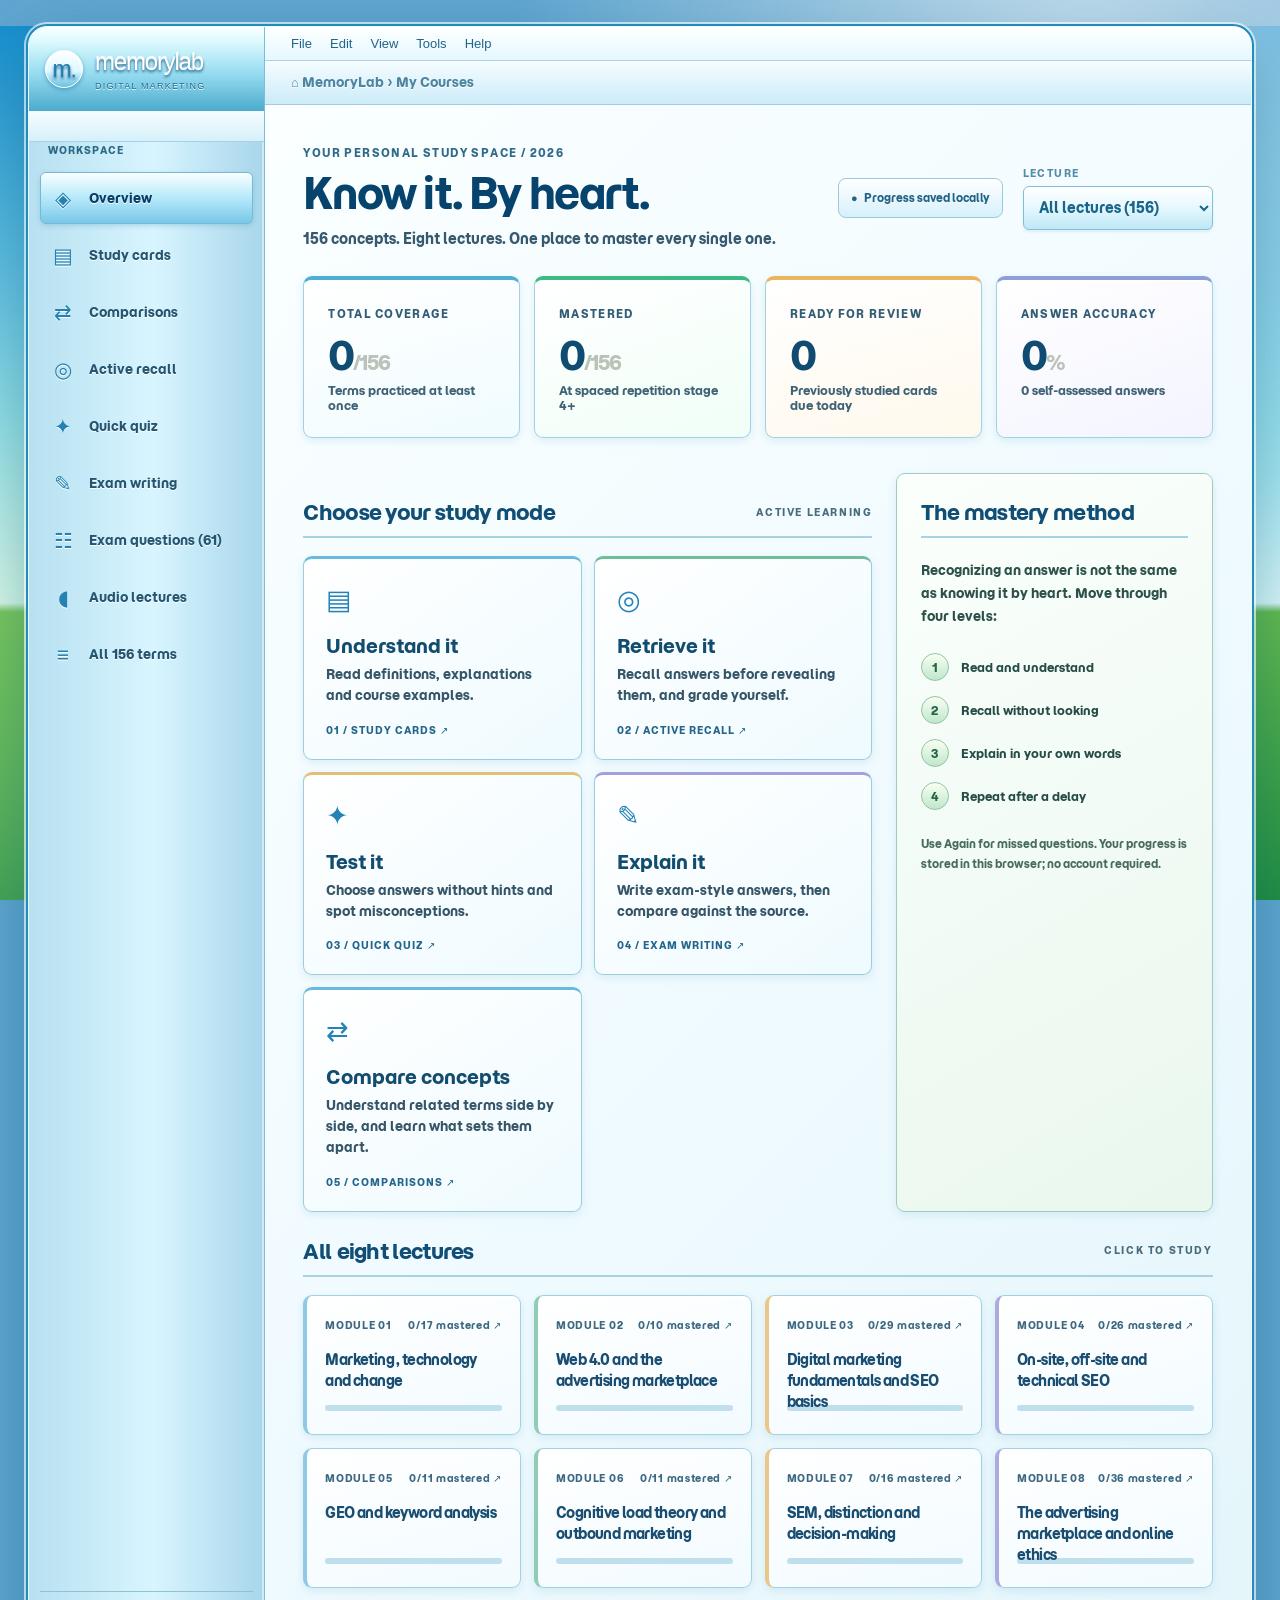
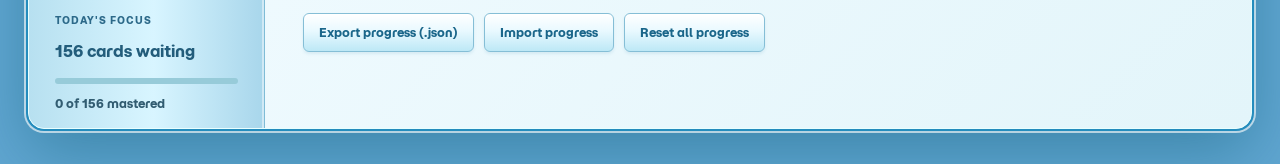
==== commit 237e84df: "Update MemoryLab comparisons version" ====
--- a/index.html
+++ b/index.html
@@ -142,8 +142,60 @@
 .askreply .askAnswerTop h3{font-weight:400!important;color:#0d4b70}
 .askreply{background:linear-gradient(180deg,#f9feff,#e9f7ff);box-shadow:inset 0 1px 0 #fff;border:1px solid #a1cadd;border-radius:14px;padding:17px 20px}
 @media(prefers-reduced-motion:reduce){html{scroll-behavior:auto!important}*,*::before,*::after{scroll-behavior:auto!important;animation-duration:.01ms!important;transition-duration:.01ms!important}}
-</style><style> .exam-review summary::marker{color:#27769a} .exam-review .modelAnswer p{font-size:14px;line-height:1.85;white-space:normal;margin:0 0 12px;color:#132c3b}.exam-review h4{color:#16456b} .exam-review b{color:#153b57} .exam-review .tinyLabel{color:#175b7a}</style></head><body><div id="app"></div><script>window.TERMS=[{"id":0,"term":"Marketing","lecture":"Lecture 1 · Marketing, technology and change","page":1,"definition":"The activity of creating, communicating and delivering value. Marketing begins with value, and advertising is only one of the many things marketing does.","explanation":"The starting point is the value offered to the customer, not the advertisement used to promote it. Research, segmentation, product development, pricing, distribution, branding, content, service and customer relationships are all marketing activities. A campaign cannot compensate for an offer that does not create value for the people it is meant to serve.\n\nA company that only focuses on promotion can attract visitors without giving them a reason to buy or return. Value, pricing, availability and customer experience must work together.","example":"Illustrative brand/product scenario: IKEA deciding which wardrobes solve small-apartment storage problems, how to price them, how to display them in stores, and how to help people assemble them.","full":"Marketing is the process of creating, communicating and delivering value to customers. It includes far more than advertising. The starting point is the value offered to the customer, not the advertisement used to promote it. Research, segmentation, product development, pricing, distribution, branding, content, service and customer relationships are all marketing activities. A campaign cannot compensate for an offer that does not create value for the people it is meant to serve.\n\nConsider IKEA deciding how to design a compact wardrobe, price it affordably, make it available online and in stores, and provide understandable assembly instructions. These decisions collectively create customer value. A beautiful Instagram advertisement could attract attention, but it cannot rescue a wardrobe that does not fit the intended customer's needs. Marketing therefore begins before promotion and continues after purchase.\n\nA company that only focuses on promotion can attract visitors without giving them a reason to buy or return. Value, pricing, availability and customer experience must work together.","category":"MARKETING FUNDAMENTALS","study":{"simple":"The starting point is the value offered to the customer, not the advertisement used to promote it. Research, segmentation, product development, pricing, distribution, branding, content, service and customer relationships are all marketing activities.","why":"A company that only focuses on promotion can attract visitors without giving them a reason to buy or return. Value, pricing, availability and customer experience must work together. These decisions collectively create customer value A beautiful Instagram advertisement could attract attention, but it cannot rescue a wardrobe that does not fit the intended customer's needs","example":"IKEA deciding which wardrobes solve small-apartment storage problems, how to price them, how to display them in stores, and how to help people assemble them. A company that only focuses on promotion can attract visitors without giving them a reason to buy or return. Value, pricing, availability and customer experience must work together.","exam":"Marketing is the process of creating, communicating and delivering value to customers. It includes far more than advertising. The starting point is the value offered to the customer, not the advertisement used to promote it. Research, segmentation, product development, pricing, distribution, branding, content, service and customer relationships are all marketing activities. A campaign cannot compensate for an offer that does not create value for the people it is meant to serve.\n\nConsider IKEA deciding how to design a compact wardrobe, price it affordably, make it available online and in stores, and provide understandable assembly instructions. These decisions collectively create customer value. A beautiful Instagram advertisement could attract attention, but it cannot rescue a wardrobe that does not fit the intended customer's needs. Marketing therefore begins before promotion and continues after purchase.\n\nA company that only focuses on promotion can attract visitors without giving them a reason to buy or return. Value, pricing, availability and customer experience must work together."}},{"id":1,"term":"Advertising","lecture":"Lecture 1 · Marketing, technology and change","page":1,"definition":"Paid communication. It is one marketing activity among many, and it exists both online and offline.","explanation":"Advertising is a specific communication activity within the wider field of marketing. Paying for a social media ad, a search ad or a billboard is advertising; developing the offer, setting its price and serving customers are also marketing, but are not themselves advertising. The defining feature is the paid communication, not whether the channel is digital.\n\nBuying attention can introduce a product to new customers, but the exposure itself does not show whether the product delivered value or produced sales.","example":"Illustrative brand/product scenario: Nike purchasing a sponsored Instagram placement to show running shoes to potential customers.","full":"Advertising is paid communication used to present a message to an audience. It is one activity within marketing, not the whole discipline. Advertising is a specific communication activity within the wider field of marketing. Paying for a social media ad, a search ad or a billboard is advertising; developing the offer, setting its price and serving customers are also marketing, but are not themselves advertising. The defining feature is the paid communication, not whether the channel is digital.\n\nImagine Nike buys an Instagram ad promoting a particular running shoe. The payment for that placement is what makes it advertising; the same message shared voluntarily by a customer would not be paid advertising. The ad may create awareness, but whether the shoe meets runners' needs depends on broader marketing decisions. Reach should not be confused with value delivered.\n\nBuying attention can introduce a product to new customers, but the exposure itself does not show whether the product delivered value or produced sales.","category":"MARKETING FUNDAMENTALS","study":{"simple":"Advertising is a specific communication activity within the wider field of marketing. Paying for a social media ad, a search ad or a billboard is advertising; developing the offer, setting its price and serving customers are also marketing, but are not themselves advertising.","why":"Buying attention can introduce a product to new customers, but the exposure itself does not show whether the product delivered value or produced sales. The payment for that placement is what makes it advertising; the same message shared voluntarily by a customer would not be paid advertising The ad may create awareness, but whether the shoe meets runners' needs depends on broader marketing decisions","example":"Nike purchasing a sponsored Instagram placement to show running shoes to potential customers. Buying attention can introduce a product to new customers, but the exposure itself does not show whether the product delivered value or produced sales.","exam":"Advertising is paid communication used to present a message to an audience. It is one activity within marketing, not the whole discipline. Advertising is a specific communication activity within the wider field of marketing. Paying for a social media ad, a search ad or a billboard is advertising; developing the offer, setting its price and serving customers are also marketing, but are not themselves advertising. The defining feature is the paid communication, not whether the channel is digital.\n\nImagine Nike buys an Instagram ad promoting a particular running shoe. The payment for that placement is what makes it advertising; the same message shared voluntarily by a customer would not be paid advertising. The ad may create awareness, but whether the shoe meets runners' needs depends on broader marketing decisions. Reach should not be confused with value delivered.\n\nBuying attention can introduce a product to new customers, but the exposure itself does not show whether the product delivered value or produced sales."}},{"id":2,"term":"Digital marketing","lecture":"Lecture 1 · Marketing, technology and change","page":1,"definition":"Marketing carried out in a digital environment. It applies the same fundamentals as all marketing — product, price, place and promotion — but depends on technology.","explanation":"Digital technology changes how each of the four Ps operates: products may become services, prices can be compared or adjusted rapidly, place includes search results and feeds, and promotion can travel through brands, partners and customers. It also depends on the digital environment through which people discover and interact with offers. Digital marketing is broader than paid digital advertising.\n\nCustomers move between discovery, comparison, purchase and support on digital channels. Optimising only the ad leaves gaps elsewhere in that journey.","example":"Illustrative brand/product scenario: Spotify offering a subscription in its app, testing prices, guiding listeners through playlists, and communicating the subscription’s value across digital channels.","full":"Digital marketing applies the broader principles of marketing through digital technologies and channels, including product, price, place and promotion. Digital technology changes how each of the four Ps operates: products may become services, prices can be compared or adjusted rapidly, place includes search results and feeds, and promotion can travel through brands, partners and customers. It also depends on the digital environment through which people discover and interact with offers. Digital marketing is broader than paid digital advertising.\n\nSpotify illustrates the breadth of digital marketing: users discover playlists, encounter subscription plans, pay in an app and receive personalized recommendations and digital support. These touchpoints shape the experience even when no sponsored advertisement is involved. The organization must coordinate product design, price, discovery and customer relationships across connected technologies rather than treat its social ads as the entire strategy.\n\nCustomers move between discovery, comparison, purchase and support on digital channels. Optimising only the ad leaves gaps elsewhere in that journey.","category":"MARKETING FUNDAMENTALS","study":{"simple":"Digital technology changes how each of the four Ps operates: products may become services, prices can be compared or adjusted rapidly, place includes search results and feeds, and promotion can travel through brands, partners and customers. It also depends on the digital environment through which people discover and interact with offers.","why":"Customers move between discovery, comparison, purchase and support on digital channels. Optimising only the ad leaves gaps elsewhere in that journey. These touchpoints shape the experience even when no sponsored advertisement is involved The organization must coordinate product design, price, discovery and customer relationships across connected technologies rather than treat its social ads as the entire strategy.","example":"Spotify offering a subscription in its app, testing prices, guiding listeners through playlists, and communicating the subscription’s value across digital channels. Customers move between discovery, comparison, purchase and support on digital channels. Optimising only the ad leaves gaps elsewhere in that journey.","exam":"Digital marketing applies the broader principles of marketing through digital technologies and channels, including product, price, place and promotion. Digital technology changes how each of the four Ps operates: products may become services, prices can be compared or adjusted rapidly, place includes search results and feeds, and promotion can travel through brands, partners and customers. It also depends on the digital environment through which people discover and interact with offers. Digital marketing is broader than paid digital advertising.\n\nSpotify illustrates the breadth of digital marketing: users discover playlists, encounter subscription plans, pay in an app and receive personalized recommendations and digital support. These touchpoints shape the experience even when no sponsored advertisement is involved. The organization must coordinate product design, price, discovery and customer relationships across connected technologies rather than treat its social ads as the entire strategy.\n\nCustomers move between discovery, comparison, purchase and support on digital channels. Optimising only the ad leaves gaps elsewhere in that journey."}},{"id":3,"term":"Digital advertising","lecture":"Lecture 1 · Marketing, technology and change","page":2,"definition":"Paid communication placed in digital channels. It is only one part of digital marketing.","explanation":"The lecture identifies paid search, paid social, display and programmatic advertising, and paid influencer partnerships as examples. These are different ways of paying to place promotional messages in digital environments. SEO, organic social media, digital services and customer experience can be part of digital marketing without being paid advertising.\n\nDigital ads can reach particular audiences and be measured quickly, but impressions or clicks are not proof that a person paid attention or became a customer.","example":"Illustrative brand/product scenario: A paid YouTube pre-roll for Samsung Galaxy phones appearing before someone watches an unrelated video.","full":"Digital advertising is paid promotional communication distributed through digital channels, such as paid search, social media placements and pre-roll video. The lecture identifies paid search, paid social, display and programmatic advertising, and paid influencer partnerships as examples. These are different ways of paying to place promotional messages in digital environments. SEO, organic social media, digital services and customer experience can be part of digital marketing without being paid advertising.\n\nA paid pre-roll for a Samsung phone before a YouTube video is digital advertising because Samsung pays to place a promotional message in a digital channel. A helpful unpaid Samsung support guide is digital marketing but not advertising. This distinction matters when evaluating budgets: paid media purchases exposure, while useful services and content can create value outside the paid placement.\n\nDigital ads can reach particular audiences and be measured quickly, but impressions or clicks are not proof that a person paid attention or became a customer.","category":"MARKETING FUNDAMENTALS","study":{"simple":"The lecture identifies paid search, paid social, display and programmatic advertising, and paid influencer partnerships as examples. These are different ways of paying to place promotional messages in digital environments.","why":"Digital ads can reach particular audiences and be measured quickly, but impressions or clicks are not proof that a person paid attention or became a customer. A helpful unpaid Samsung support guide is digital marketing but not advertising This distinction matters when evaluating budgets: paid media purchases exposure, while useful services and content can create value outside the paid placement.","example":"A paid YouTube pre-roll for Samsung Galaxy phones appearing before someone watches an unrelated video. Digital ads can reach particular audiences and be measured quickly, but impressions or clicks are not proof that a person paid attention or became a customer.","exam":"Digital advertising is paid promotional communication distributed through digital channels, such as paid search, social media placements and pre-roll video. The lecture identifies paid search, paid social, display and programmatic advertising, and paid influencer partnerships as examples. These are different ways of paying to place promotional messages in digital environments. SEO, organic social media, digital services and customer experience can be part of digital marketing without being paid advertising.\n\nA paid pre-roll for a Samsung phone before a YouTube video is digital advertising because Samsung pays to place a promotional message in a digital channel. A helpful unpaid Samsung support guide is digital marketing but not advertising. This distinction matters when evaluating budgets: paid media purchases exposure, while useful services and content can create value outside the paid placement.\n\nDigital ads can reach particular audiences and be measured quickly, but impressions or clicks are not proof that a person paid attention or became a customer."}},{"id":4,"term":"The four Ps (marketing mix)","lecture":"Lecture 1 · Marketing, technology and change","page":2,"definition":"Product, price, place and promotion — the marketing mix. It still matters in a digital environment, but each P changes: products become services, prices become dynamic, place becomes search and feed.","explanation":"Product asks what is offered: a music album can become a streaming service. Price asks what customers pay and may become dynamic or easy to compare online. Place asks where an offer can be found, including search engines, feeds, apps and stores. Promotion asks how and by whom it is communicated, including brands, paid partners and customers.\n\nA compelling promotion will not compensate for an unsuitable product, unaffordable price or hard-to-find offer. The four decisions reinforce one another.","example":"Illustrative brand/product scenario: Netflix: the streaming catalogue is the product, its subscription is the price, its app is the place, and trailers and promotions communicate its offering.","full":"The marketing mix consists of product, price, place and promotion. These four connected decisions still shape digital marketing, although digital technology changes how each operates. Product asks what is offered: a music album can become a streaming service. Price asks what customers pay and may become dynamic or easy to compare online. Place asks where an offer can be found, including search engines, feeds, apps and stores. Promotion asks how and by whom it is communicated, including brands, paid partners and customers.\n\nNetflix offers a useful illustration: access to films and series is the product, the subscription is the price, its apps and devices form the place where customers access the offer, and trailers and other communications constitute promotion. These choices are interdependent. An attractive trailer will not sustain subscriptions if the catalogue disappoints or customers cannot use the service conveniently.\n\nA compelling promotion will not compensate for an unsuitable product, unaffordable price or hard-to-find offer. The four decisions reinforce one another.","category":"MARKETING FUNDAMENTALS","study":{"simple":"Product asks what is offered: a music album can become a streaming service. Price asks what customers pay and may become dynamic or easy to compare online.","why":"A compelling promotion will not compensate for an unsuitable product, unaffordable price or hard-to-find offer. The four decisions reinforce one another. These choices are interdependent An attractive trailer will not sustain subscriptions if the catalogue disappoints or customers cannot use the service conveniently.","example":"Netflix: the streaming catalogue is the product, its subscription is the price, its app is the place, and trailers and promotions communicate its offering. A compelling promotion will not compensate for an unsuitable product, unaffordable price or hard-to-find offer. The four decisions reinforce one another.","exam":"The marketing mix consists of product, price, place and promotion. These four connected decisions still shape digital marketing, although digital technology changes how each operates. Product asks what is offered: a music album can become a streaming service. Price asks what customers pay and may become dynamic or easy to compare online. Place asks where an offer can be found, including search engines, feeds, apps and stores. Promotion asks how and by whom it is communicated, including brands, paid partners and customers.\n\nNetflix offers a useful illustration: access to films and series is the product, the subscription is the price, its apps and devices form the place where customers access the offer, and trailers and other communications constitute promotion. These choices are interdependent. An attractive trailer will not sustain subscriptions if the catalogue disappoints or customers cannot use the service conveniently.\n\nA compelling promotion will not compensate for an unsuitable product, unaffordable price or hard-to-find offer. The four decisions reinforce one another."}},{"id":5,"term":"Web 1.0","lecture":"Lecture 1 · Marketing, technology and change","page":2,"definition":"The read-only web: a library you read. Information was published to an audience that could not easily answer back.","explanation":"Website owners mainly published information and visitors mainly read it. The lecture compares this stage to a library: information was available, but audience participation was limited. This matters because later developments changed users from readers into contributors and made their participation part of the digital environment.\n\nIn a mostly read-only web, organisations controlled much of the publishing process. Understanding that baseline shows how radically audience participation changed online communication.","example":"Illustrative brand/product scenario: Imagine an early Apple website where a visitor could read product specifications but could not publish reviews or participate in a discussion.","full":"Web 1.0 is the read-only web: a library you read. Information was published to an audience that could not easily answer back. Website owners mainly published information and visitors mainly read it. The lecture compares this stage to a library: information was available, but audience participation was limited. This matters because later developments changed users from readers into contributors and made their participation part of the digital environment.\n\nImagine an early Apple product website that publishes specifications and company announcements, while visitors can only read them. The firm controls publishing and visitors have little opportunity to contribute. This contrasts with modern review sites and social platforms where audiences respond publicly. The historical distinction shows why later marketing communication could no longer be managed as a one-way broadcast alone.\n\nIn a mostly read-only web, organisations controlled much of the publishing process. Understanding that baseline shows how radically audience participation changed online communication.","category":"THE DIGITAL ENVIRONMENT","study":{"simple":"Website owners mainly published information and visitors mainly read it. The lecture compares this stage to a library: information was available, but audience participation was limited.","why":"In a mostly read-only web, organisations controlled much of the publishing process. Understanding that baseline shows how radically audience participation changed online communication. The firm controls publishing and visitors have little opportunity to contribute This contrasts with modern review sites and social platforms where audiences respond publicly","example":"Imagine an early Apple website where a visitor could read product specifications but could not publish reviews or participate in a discussion. In a mostly read-only web, organisations controlled much of the publishing process. Understanding that baseline shows how radically audience participation changed online communication.","exam":"Web 1.0 is the read-only web: a library you read. Information was published to an audience that could not easily answer back. Website owners mainly published information and visitors mainly read it. The lecture compares this stage to a library: information was available, but audience participation was limited. This matters because later developments changed users from readers into contributors and made their participation part of the digital environment.\n\nImagine an early Apple product website that publishes specifications and company announcements, while visitors can only read them. The firm controls publishing and visitors have little opportunity to contribute. This contrasts with modern review sites and social platforms where audiences respond publicly. The historical distinction shows why later marketing communication could no longer be managed as a one-way broadcast alone.\n\nIn a mostly read-only web, organisations controlled much of the publishing process. Understanding that baseline shows how radically audience participation changed online communication."}},{"id":6,"term":"Web 2.0","lecture":"Lecture 1 · Marketing, technology and change","page":2,"definition":"Named at a conference in San Francisco in 2004 under the theme “The Web as Platform”. A shift from reading information to creating, sharing and correcting it — blogs, wikis, video sharing, communities, participation.","explanation":"The shift was not just technological; it changed the role of the audience. People could publish blog posts, contribute to wikis, upload videos and participate in communities rather than only read pages. These interactions also produced data and created new possibilities and consequences for marketers.\n\nUsers can independently create, correct and challenge information about companies. Brands therefore need to listen and participate rather than assume they control the whole conversation.","example":"Illustrative brand/product scenario: A Wikipedia entry about the iPhone being improved by contributions and corrections from different users.","full":"Web 2.0 describes the participatory web, in which users create, share and correct content through blogs, wikis, videos and online communities. The shift was not just technological; it changed the role of the audience. People could publish blog posts, contribute to wikis, upload videos and participate in communities rather than only read pages. These interactions also produced data and created new possibilities and consequences for marketers.\n\nWikipedia's collaborative editing captures the Web 2.0 shift: users do not only consume an article but also propose corrections, add sources and discuss changes. A company's product may likewise be reviewed and discussed outside its control. Participation increases the amount of available information but also makes reputation depend partly on user communities and moderation rather than publisher decisions alone.\n\nUsers can independently create, correct and challenge information about companies. Brands therefore need to listen and participate rather than assume they control the whole conversation.","category":"THE DIGITAL ENVIRONMENT","study":{"simple":"The shift was not just technological; it changed the role of the audience. People could publish blog posts, contribute to wikis, upload videos and participate in communities rather than only read pages.","why":"Users can independently create, correct and challenge information about companies. Brands therefore need to listen and participate rather than assume they control the whole conversation. A company's product may likewise be reviewed and discussed outside its control Participation increases the amount of available information but also makes reputation depend partly on user communities and moderation rather than publisher decisions alone.","example":"A Wikipedia entry about the iPhone being improved by contributions and corrections from different users. Users can independently create, correct and challenge information about companies. Brands therefore need to listen and participate rather than assume they control the whole conversation.","exam":"Web 2.0 describes the participatory web, in which users create, share and correct content through blogs, wikis, videos and online communities. The shift was not just technological; it changed the role of the audience. People could publish blog posts, contribute to wikis, upload videos and participate in communities rather than only read pages. These interactions also produced data and created new possibilities and consequences for marketers.\n\nWikipedia's collaborative editing captures the Web 2.0 shift: users do not only consume an article but also propose corrections, add sources and discuss changes. A company's product may likewise be reviewed and discussed outside its control. Participation increases the amount of available information but also makes reputation depend partly on user communities and moderation rather than publisher decisions alone.\n\nUsers can independently create, correct and challenge information about companies. Brands therefore need to listen and participate rather than assume they control the whole conversation."}},{"id":7,"term":"Web 3.0","lecture":"Lecture 1 · Marketing, technology and change","page":3,"definition":"The predictive web: data, privacy law and prediction. Web 1.0 read, Web 2.0 wrote, Web 3.0 predicts.","explanation":"In the course, this stage is presented through prediction, data and privacy law rather than just publishing or participation. The contrast is useful: Web 1.0 focused on reading, Web 2.0 on writing and contributing, and Web 3.0 on systems drawing predictions from data. That raises questions about how the data is collected and governed.\n\nPersonalised predictions can make services feel relevant, but they depend on user data and raise questions about consent, transparency and mistaken assumptions.","example":"Illustrative brand/product scenario: Netflix suggesting a series based on past viewing behaviour; the data helps produce predictions rather than merely display a fixed page.","full":"Web 3.0 is the predictive web: data, privacy law and prediction. Web 1.0 read, Web 2.0 wrote, Web 3.0 predicts. In the course, this stage is presented through prediction, data and privacy law rather than just publishing or participation. The contrast is useful: Web 1.0 focused on reading, Web 2.0 on writing and contributing, and Web 3.0 on systems drawing predictions from data. That raises questions about how the data is collected and governed.\n\nNetflix recommendations illustrate the predictive model emphasized in this course: viewing history is analyzed to estimate which programme a subscriber may enjoy next. The system is doing more than storing or displaying information; it makes a prediction from behavior. Better personalization can reduce search effort, but wrong inferences and questions about responsible data use show why prediction and privacy must be considered together.\n\nPersonalised predictions can make services feel relevant, but they depend on user data and raise questions about consent, transparency and mistaken assumptions.","category":"THE DIGITAL ENVIRONMENT","study":{"simple":"In the course, this stage is presented through prediction, data and privacy law rather than just publishing or participation. The contrast is useful: Web 1.0 focused on reading, Web 2.0 on writing and contributing, and Web 3.0 on systems drawing predictions from data.","why":"Personalised predictions can make services feel relevant, but they depend on user data and raise questions about consent, transparency and mistaken assumptions. The system is doing more than storing or displaying information; it makes a prediction from behavior Better personalization can reduce search effort, but wrong inferences and questions about responsible data use show why prediction and privacy must be considered together.","example":"Netflix suggesting a series based on past viewing behaviour; the data helps produce predictions rather than merely display a fixed page. Personalised predictions can make services feel relevant, but they depend on user data and raise questions about consent, transparency and mistaken assumptions.","exam":"Web 3.0 is the predictive web: data, privacy law and prediction. Web 1.0 read, Web 2.0 wrote, Web 3.0 predicts. In the course, this stage is presented through prediction, data and privacy law rather than just publishing or participation. The contrast is useful: Web 1.0 focused on reading, Web 2.0 on writing and contributing, and Web 3.0 on systems drawing predictions from data. That raises questions about how the data is collected and governed.\n\nNetflix recommendations illustrate the predictive model emphasized in this course: viewing history is analyzed to estimate which programme a subscriber may enjoy next. The system is doing more than storing or displaying information; it makes a prediction from behavior. Better personalization can reduce search effort, but wrong inferences and questions about responsible data use show why prediction and privacy must be considered together.\n\nPersonalised predictions can make services feel relevant, but they depend on user data and raise questions about consent, transparency and mistaken assumptions."}},{"id":8,"term":"User-generated content","lecture":"Lecture 1 · Marketing, technology and change","page":3,"definition":"Content created by users rather than by publishers or brands — posts, reviews, comments, wiki entries, uploaded video. The core of Web 2.0.","explanation":"Examples include reviews, comments, uploaded videos and wiki contributions. Instead of brands and publishers having exclusive control over communication, users become contributors whose content other people can find and share. This changes how an organisation is discussed because not every message about it comes from the organisation itself.\n\nCustomers can help or harm a brand's reputation through independent reviews and posts. A marketer must distinguish authentic audience voices from brand-created claims.","example":"Illustrative brand/product scenario: A customer posting a YouTube review of an IKEA desk that other shoppers can consult before buying.","full":"User-generated content is content created by users rather than by publishers or brands — posts, reviews, comments, wiki entries, uploaded video. The core of Web 2.0. Examples include reviews, comments, uploaded videos and wiki contributions. Instead of brands and publishers having exclusive control over communication, users become contributors whose content other people can find and share. This changes how an organisation is discussed because not every message about it comes from the organisation itself.\n\nA YouTube reviewer independently tests an IKEA desk and comments on its sturdiness and assembly. The review is user-generated content because its author is the user, not IKEA. Potential buyers may trust it differently from a product advertisement, and negative details can spread without the brand's approval. For marketers, listening to independent experiences is as important as publishing their own claims.\n\nCustomers can help or harm a brand's reputation through independent reviews and posts. A marketer must distinguish authentic audience voices from brand-created claims.","category":"THE DIGITAL ENVIRONMENT","study":{"simple":"Examples include reviews, comments, uploaded videos and wiki contributions. Instead of brands and publishers having exclusive control over communication, users become contributors whose content other people can find and share.","why":"Customers can help or harm a brand's reputation through independent reviews and posts. A marketer must distinguish authentic audience voices from brand-created claims. The review is user-generated content because its author is the user, not IKEA Potential buyers may trust it differently from a product advertisement, and negative details can spread without the brand's approval","example":"A customer posting a YouTube review of an IKEA desk that other shoppers can consult before buying. Customers can help or harm a brand's reputation through independent reviews and posts. A marketer must distinguish authentic audience voices from brand-created claims.","exam":"User-generated content is content created by users rather than by publishers or brands — posts, reviews, comments, wiki entries, uploaded video. The core of Web 2.0. Examples include reviews, comments, uploaded videos and wiki contributions. Instead of brands and publishers having exclusive control over communication, users become contributors whose content other people can find and share. This changes how an organisation is discussed because not every message about it comes from the organisation itself.\n\nA YouTube reviewer independently tests an IKEA desk and comments on its sturdiness and assembly. The review is user-generated content because its author is the user, not IKEA. Potential buyers may trust it differently from a product advertisement, and negative details can spread without the brand's approval. For marketers, listening to independent experiences is as important as publishing their own claims.\n\nCustomers can help or harm a brand's reputation through independent reviews and posts. A marketer must distinguish authentic audience voices from brand-created claims."}},{"id":9,"term":"The like button","lecture":"Lecture 1 · Marketing, technology and change","page":3,"definition":"A small interface element with enormous consequences: it turned approval into a number, made attention countable, and gave marketers real-time feedback.","explanation":"A click of approval became a visible metric that platforms and marketers could count. This makes audience reactions immediately measurable, but it also encourages attention and approval to be treated as numbers. The lecture uses it to show how a very small design choice can change behaviour on a large scale.\n\nVisible like counts can reward content that gains quick approval while hiding whether the response is thoughtful, genuine or useful to a business objective.","example":"Illustrative brand/product scenario: An Instagram post about an Adidas sneaker receiving 15,000 likes; the visible count becomes a public signal of approval, not proof of purchases.","full":"The like button is a small interface element with enormous consequences: it turned approval into a number, made attention countable, and gave marketers real-time feedback. A click of approval became a visible metric that platforms and marketers could count. This makes audience reactions immediately measurable, but it also encourages attention and approval to be treated as numbers. The lecture uses it to show how a very small design choice can change behaviour on a large scale.\n\nWhen an Adidas shoe photo receives thousands of likes on Instagram, the interface converts many individual reactions into one visible number. Users may interpret that number as social approval, while the publisher may optimize subsequent posts for likes. Yet tapping a heart is much easier than purchasing shoes or understanding a message. A high count measures an interaction, not the full quality or impact of attention.\n\nVisible like counts can reward content that gains quick approval while hiding whether the response is thoughtful, genuine or useful to a business objective.","category":"THE DIGITAL ENVIRONMENT","study":{"simple":"A click of approval became a visible metric that platforms and marketers could count. This makes audience reactions immediately measurable, but it also encourages attention and approval to be treated as numbers.","why":"Visible like counts can reward content that gains quick approval while hiding whether the response is thoughtful, genuine or useful to a business objective. Users may interpret that number as social approval, while the publisher may optimize subsequent posts for likes Yet tapping a heart is much easier than purchasing shoes or understanding a message","example":"An Instagram post about an Adidas sneaker receiving 15,000 likes; the visible count becomes a public signal of approval, not proof of purchases. Visible like counts can reward content that gains quick approval while hiding whether the response is thoughtful, genuine or useful to a business objective.","exam":"The like button is a small interface element with enormous consequences: it turned approval into a number, made attention countable, and gave marketers real-time feedback. A click of approval became a visible metric that platforms and marketers could count. This makes audience reactions immediately measurable, but it also encourages attention and approval to be treated as numbers. The lecture uses it to show how a very small design choice can change behaviour on a large scale.\n\nWhen an Adidas shoe photo receives thousands of likes on Instagram, the interface converts many individual reactions into one visible number. Users may interpret that number as social approval, while the publisher may optimize subsequent posts for likes. Yet tapping a heart is much easier than purchasing shoes or understanding a message. A high count measures an interaction, not the full quality or impact of attention.\n\nVisible like counts can reward content that gains quick approval while hiding whether the response is thoughtful, genuine or useful to a business objective."}},{"id":10,"term":"Scalable, searchable, replicable","lecture":"Lecture 1 · Marketing, technology and change","page":3,"definition":"Three qualities of networked content — and their consequences. It can reach a global public, it can be found by anyone at any time, and it can be copied and reused out of context.","explanation":"Scalability means a message can spread far beyond its intended audience; searchability means unexpected people may later find it; replicability means it can be copied and reused in another context. Together, these properties make online publishing powerful but difficult to control. They explain why the consequences of sharing something may continue beyond the original publication.\n\nA post can reach unplanned audiences, be rediscovered years later and reappear outside its original setting. Publishers must consider these consequences before sharing.","example":"Illustrative brand/product scenario: A TikTok video reviewing a Stanley tumbler spreading globally, appearing in search months later, and being copied into another compilation.","full":"Networked information has three important qualities: scalability allows it to reach large publics, searchability allows later discovery, and replicability allows copying and reuse. Together, these properties make online publishing powerful but difficult to control. They explain why the consequences of sharing something may continue beyond the original publication.\n\nImagine a TikTok review of a Stanley tumbler: it can suddenly reach millions outside the creator's followers, remain discoverable through search, and circulate as screenshots detached from the initial video. Those are scalability, searchability and replicability acting together. The same properties that make organic discovery powerful also make inaccurate claims, embarrassing remarks and obsolete promotions difficult to contain.\n\nA post can reach unplanned audiences, be rediscovered years later and reappear outside its original setting. Publishers must consider these consequences before sharing.","category":"THE DIGITAL ENVIRONMENT","study":{"simple":"Scalability means a message can spread far beyond its intended audience; searchability means unexpected people may later find it; replicability means it can be copied and reused in another context. Together, these properties make online publishing powerful but difficult to control.","why":"A post can reach unplanned audiences, be rediscovered years later and reappear outside its original setting. Publishers must consider these consequences before sharing. Those are scalability, searchability and replicability acting together The same properties that make organic discovery powerful also make inaccurate claims, embarrassing remarks and obsolete promotions difficult to contain.","example":"A TikTok video reviewing a Stanley tumbler spreading globally, appearing in search months later, and being copied into another compilation. A post can reach unplanned audiences, be rediscovered years later and reappear outside its original setting. Publishers must consider these consequences before sharing.","exam":"Networked information has three important qualities: scalability allows it to reach large publics, searchability allows later discovery, and replicability allows copying and reuse. Together, these properties make online publishing powerful but difficult to control. They explain why the consequences of sharing something may continue beyond the original publication.\n\nImagine a TikTok review of a Stanley tumbler: it can suddenly reach millions outside the creator's followers, remain discoverable through search, and circulate as screenshots detached from the initial video. Those are scalability, searchability and replicability acting together. The same properties that make organic discovery powerful also make inaccurate claims, embarrassing remarks and obsolete promotions difficult to contain.\n\nA post can reach unplanned audiences, be rediscovered years later and reappear outside its original setting. Publishers must consider these consequences before sharing."}},{"id":11,"term":"GDPR","lecture":"Lecture 1 · Marketing, technology and change","page":4,"definition":"European data protection regulation that made consent, purpose and data minimisation legal obligations. Regulation is society answering back to a technology it had already adopted.","explanation":"The lecture connects privacy regulation to technological change: after organisations gained new ways to collect and use data, society introduced legal limits and responsibilities. Consent, a defined purpose and collecting only necessary data are central requirements in the course description. Digital marketing therefore cannot treat every possible use of personal data as automatically acceptable.\n\nA customer relationship is damaged when personal information is collected without a clear purpose or lawful basis. Responsible data use protects people and reduces legal and reputational risk.","example":"Illustrative brand/product scenario: A hypothetical IKEA newsletter signup asking permission for a defined purpose instead of silently collecting extra personal details.","full":"The General Data Protection Regulation (GDPR) establishes legal responsibilities for processing personal data in the European Union, including having a lawful basis, a defined purpose and data minimisation. The lecture connects privacy regulation to technological change: after organisations gained new ways to collect and use data, society introduced legal limits and responsibilities. Consent, a defined purpose and collecting only necessary data are central requirements in the course description. Digital marketing therefore cannot treat every possible use of personal data as automatically acceptable.\n\nImagine IKEA offering a newsletter form that states what emails subscribers will receive, requests consent where required, and avoids collecting unrelated sensitive details. This links purpose and data minimisation to an everyday marketing activity. GDPR is not only a checkbox: it limits how organizations justify, store and use personal information. The existence of a technically available data point does not automatically permit its use.\n\nA customer relationship is damaged when personal information is collected without a clear purpose or lawful basis. Responsible data use protects people and reduces legal and reputational risk.","category":"THE DIGITAL ENVIRONMENT","study":{"simple":"The lecture connects privacy regulation to technological change: after organisations gained new ways to collect and use data, society introduced legal limits and responsibilities. Consent, a defined purpose and collecting only necessary data are central requirements in the course description.","why":"A customer relationship is damaged when personal information is collected without a clear purpose or lawful basis. Responsible data use protects people and reduces legal and reputational risk. This links purpose and data minimisation to an everyday marketing activity GDPR is not only a checkbox: it limits how organizations justify, store and use personal information","example":"A hypothetical IKEA newsletter signup asking permission for a defined purpose instead of silently collecting extra personal details. A customer relationship is damaged when personal information is collected without a clear purpose or lawful basis. Responsible data use protects people and reduces legal and reputational risk.","exam":"The General Data Protection Regulation (GDPR) establishes legal responsibilities for processing personal data in the European Union, including having a lawful basis, a defined purpose and data minimisation. The lecture connects privacy regulation to technological change: after organisations gained new ways to collect and use data, society introduced legal limits and responsibilities. Consent, a defined purpose and collecting only necessary data are central requirements in the course description. Digital marketing therefore cannot treat every possible use of personal data as automatically acceptable.\n\nImagine IKEA offering a newsletter form that states what emails subscribers will receive, requests consent where required, and avoids collecting unrelated sensitive details. This links purpose and data minimisation to an everyday marketing activity. GDPR is not only a checkbox: it limits how organizations justify, store and use personal information. The existence of a technically available data point does not automatically permit its use.\n\nA customer relationship is damaged when personal information is collected without a clear purpose or lawful basis. Responsible data use protects people and reduces legal and reputational risk."}},{"id":12,"term":"Trade-off (Postman 1)","lecture":"Lecture 1 · Marketing, technology and change","page":4,"definition":"All technological change is a trade-off. For every advantage a technology offers, there is a corresponding disadvantage.","explanation":"A tool can solve one problem while creating another. The important question is not whether the technology is simply good or bad, but what advantage it brings and what cost accompanies that advantage. This helps marketers evaluate a new technology beyond its attractive features.\n\nA new tool should be evaluated for its costs as well as its convenience. A marketer might gain precision while customers lose privacy or control.","example":"Illustrative brand/product scenario: Google Maps helps drivers navigate but location tracking also creates privacy concerns—a benefit and a cost of the same technology.","full":"Postman’s first proposition is that technological change involves trade-offs: an innovation can solve a problem while introducing new costs. The important question is not whether the technology is simply good or bad, but what advantage it brings and what cost accompanies that advantage. This helps marketers evaluate a new technology beyond its attractive features.\n\nGoogle Maps gives drivers efficient directions but can involve collecting and processing location information. Postman's trade-off principle asks us to recognize both the convenience and the privacy cost rather than declare the technology purely beneficial. For marketers, the same tension arises when personalization makes offers relevant but increases monitoring. The responsible decision weighs gains against what customers surrender.\n\nA new tool should be evaluated for its costs as well as its convenience. A marketer might gain precision while customers lose privacy or control.","category":"ATTENTION AND DISTRIBUTION","study":{"simple":"A tool can solve one problem while creating another. The important question is not whether the technology is simply good or bad, but what advantage it brings and what cost accompanies that advantage.","why":"A new tool should be evaluated for its costs as well as its convenience. A marketer might gain precision while customers lose privacy or control. Postman's trade-off principle asks us to recognize both the convenience and the privacy cost rather than declare the technology purely beneficial For marketers, the same tension arises when personalization makes offers relevant but increases monitoring","example":"Google Maps helps drivers navigate but location tracking also creates privacy concerns—a benefit and a cost of the same technology. A new tool should be evaluated for its costs as well as its convenience. A marketer might gain precision while customers lose privacy or control.","exam":"Postman’s first proposition is that technological change involves trade-offs: an innovation can solve a problem while introducing new costs. The important question is not whether the technology is simply good or bad, but what advantage it brings and what cost accompanies that advantage. This helps marketers evaluate a new technology beyond its attractive features.\n\nGoogle Maps gives drivers efficient directions but can involve collecting and processing location information. Postman's trade-off principle asks us to recognize both the convenience and the privacy cost rather than declare the technology purely beneficial. For marketers, the same tension arises when personalization makes offers relevant but increases monitoring. The responsible decision weighs gains against what customers surrender.\n\nA new tool should be evaluated for its costs as well as its convenience. A marketer might gain precision while customers lose privacy or control."}},{"id":13,"term":"Uneven distribution (Postman 2)","lecture":"Lecture 1 · Marketing, technology and change","page":4,"definition":"The advantages and disadvantages of a technology are never distributed evenly. Ask who gains reach or control, whose work becomes easier, and whose skills lose market value.","explanation":"A technology may benefit one group while placing costs on another. For example, a new digital channel can increase the reach of some organisations while reducing the value of skills built around older channels. Postman’s question is who gains, who loses and how these effects differ.\n\nDifferent groups do not receive technology's benefits equally. When assessing a new system, a business should ask who saves effort and who takes on new work or risk.","example":"Illustrative brand/product scenario: Self-checkout at an IKEA store might shorten queues for some customers while shifting work onto shoppers and changing cashier roles.","full":"Postman’s second proposition concerns unequal distribution: different people and organizations experience different benefits and disadvantages from the same technology. A technology may benefit one group while placing costs on another. For example, a new digital channel can increase the reach of some organisations while reducing the value of skills built around older channels. Postman’s question is who gains, who loses and how these effects differ.\n\nImagine IKEA expands self-checkout. Some shoppers gain faster service and the retailer may reduce routine checkout work, but other customers struggle with the interface and employees' tasks change. These consequences fall on different groups. Postman's principle therefore challenges a simple statement that the innovation 'saves time': the key question is whose time is saved and whose effort or risk increases.\n\nDifferent groups do not receive technology's benefits equally. When assessing a new system, a business should ask who saves effort and who takes on new work or risk.","study":{"simple":"A technology may benefit one group while placing costs on another. For example, a new digital channel can increase the reach of some organisations while reducing the value of skills built around older channels.","why":"Different groups do not receive technology's benefits equally. When assessing a new system, a business should ask who saves effort and who takes on new work or risk. Some shoppers gain faster service and the retailer may reduce routine checkout work, but other customers struggle with the interface and employees' tasks change These consequences fall on different groups","example":"Self-checkout at an IKEA store might shorten queues for some customers while shifting work onto shoppers and changing cashier roles. Different groups do not receive technology's benefits equally. When assessing a new system, a business should ask who saves effort and who takes on new work or risk.","exam":"Postman’s second proposition concerns unequal distribution: different people and organizations experience different benefits and disadvantages from the same technology. A technology may benefit one group while placing costs on another. For example, a new digital channel can increase the reach of some organisations while reducing the value of skills built around older channels. Postman’s question is who gains, who loses and how these effects differ.\n\nImagine IKEA expands self-checkout. Some shoppers gain faster service and the retailer may reduce routine checkout work, but other customers struggle with the interface and employees' tasks change. These consequences fall on different groups. Postman's principle therefore challenges a simple statement that the innovation 'saves time': the key question is whose time is saved and whose effort or risk increases.\n\nDifferent groups do not receive technology's benefits equally. When assessing a new system, a business should ask who saves effort and who takes on new work or risk."}},{"id":14,"term":"Embedded idea (Postman 3)","lecture":"Lecture 1 · Marketing, technology and change","page":5,"definition":"Every technology contains a powerful idea or bias. Technologies are not neutral tools: their design favours particular behaviours, values and ways of understanding people.","explanation":"A technology shapes behaviour through its design, even if users treat it as a neutral tool. For example, a system that emphasises visible likes makes approval particularly important and easy to compare. Evaluating a technology therefore includes asking which behaviours it encourages and which values it assumes.\n\nInterface design influences what people value and do. Prioritising public like counts, for example, can shift attention from meaningful conversation to approval seeking.","example":"Illustrative brand/product scenario: An Instagram heart icon favours quick, countable approval; it is not a neutral choice about how people communicate.","full":"Postman’s third proposition argues that technologies are not neutral because their design embeds ideas and priorities that influence human behaviour. A technology shapes behaviour through its design, even if users treat it as a neutral tool. For example, a system that emphasises visible likes makes approval particularly important and easy to compare. Evaluating a technology therefore includes asking which behaviours it encourages and which values it assumes.\n\nInstagram's prominent heart icon rewards an easily counted form of approval, making popularity visible and comparable. That design expresses a preference for certain interactions even if users regard the platform as neutral. A marketer who optimizes only for hearts may adopt the platform's value system instead of measuring meaningful customer relationships. Technology shapes which behaviours appear natural or desirable.\n\nInterface design influences what people value and do. Prioritising public like counts, for example, can shift attention from meaningful conversation to approval seeking.","study":{"simple":"A technology shapes behaviour through its design, even if users treat it as a neutral tool. For example, a system that emphasises visible likes makes approval particularly important and easy to compare.","why":"Interface design influences what people value and do. Prioritising public like counts, for example, can shift attention from meaningful conversation to approval seeking. That design expresses a preference for certain interactions even if users regard the platform as neutral A marketer who optimizes only for hearts may adopt the platform's value system instead of measuring meaningful customer relationships","example":"An Instagram heart icon favours quick, countable approval; it is not a neutral choice about how people communicate. Interface design influences what people value and do. Prioritising public like counts, for example, can shift attention from meaningful conversation to approval seeking.","exam":"Postman’s third proposition argues that technologies are not neutral because their design embeds ideas and priorities that influence human behaviour. A technology shapes behaviour through its design, even if users treat it as a neutral tool. For example, a system that emphasises visible likes makes approval particularly important and easy to compare. Evaluating a technology therefore includes asking which behaviours it encourages and which values it assumes.\n\nInstagram's prominent heart icon rewards an easily counted form of approval, making popularity visible and comparable. That design expresses a preference for certain interactions even if users regard the platform as neutral. A marketer who optimizes only for hearts may adopt the platform's value system instead of measuring meaningful customer relationships. Technology shapes which behaviours appear natural or desirable.\n\nInterface design influences what people value and do. Prioritising public like counts, for example, can shift attention from meaningful conversation to approval seeking."}},{"id":15,"term":"Ecological change (Postman 4)","lecture":"Lecture 1 · Marketing, technology and change","page":5,"definition":"Technological change is ecological, not additive. A new channel does not simply get added — it changes all the existing channels around it.","explanation":"Introducing a new technology changes its surrounding environment rather than merely adding another option. The spread of search, social feeds or assistants changes how existing websites and communication channels are used. A marketer must consider the effects on the entire system, not only the new tool.\n\nAdopting a channel changes the other channels around it. Planning only the new technology misses how customer habits, budgets and expectations also change.","example":"Illustrative brand/product scenario: Spotify streaming did not simply add another music shop: it changed how people discover, distribute, and pay for recorded music.","full":"Postman’s fourth proposition is that technological change is ecological, not additive: a new technology changes the environment around existing practices. The spread of search, social feeds or assistants changes how existing websites and communication channels are used. A marketer must consider the effects on the entire system, not only the new tool.\n\nSpotify did not merely provide one more way to purchase an album: streaming changed music discovery, payment, distribution and the meaning of owning music. Artists, record labels, retailers and listeners all adjusted their behavior. This is ecological change because introducing a tool reorganizes the surrounding system. Marketing strategy must consider effects on other channels rather than add the new technology to an unchanged plan.\n\nAdopting a channel changes the other channels around it. Planning only the new technology misses how customer habits, budgets and expectations also change.","study":{"simple":"Introducing a new technology changes its surrounding environment rather than merely adding another option. The spread of search, social feeds or assistants changes how existing websites and communication channels are used.","why":"Adopting a channel changes the other channels around it. Planning only the new technology misses how customer habits, budgets and expectations also change. Artists, record labels, retailers and listeners all adjusted their behavior This is ecological change because introducing a tool reorganizes the surrounding system","example":"Spotify streaming did not simply add another music shop: it changed how people discover, distribute, and pay for recorded music. Adopting a channel changes the other channels around it. Planning only the new technology misses how customer habits, budgets and expectations also change.","exam":"Postman’s fourth proposition is that technological change is ecological, not additive: a new technology changes the environment around existing practices. The spread of search, social feeds or assistants changes how existing websites and communication channels are used. A marketer must consider the effects on the entire system, not only the new tool.\n\nSpotify did not merely provide one more way to purchase an album: streaming changed music discovery, payment, distribution and the meaning of owning music. Artists, record labels, retailers and listeners all adjusted their behavior. This is ecological change because introducing a tool reorganizes the surrounding system. Marketing strategy must consider effects on other channels rather than add the new technology to an unchanged plan.\n\nAdopting a channel changes the other channels around it. Planning only the new technology misses how customer habits, budgets and expectations also change."}},{"id":16,"term":"Mythic technology (Postman 5)","lecture":"Lecture 1 · Marketing, technology and change","page":5,"definition":"Technologies tend to become mythic: they come to feel natural and inevitable, so we stop questioning them. Technology can never be the solution in itself — it is a strategy.","explanation":"When a technology becomes ordinary, people can begin to assume it must exist and cannot be questioned. Postman warns against treating the tool itself as the answer. A technology should instead be judged as a possible strategy for a clearly understood problem.\n\nTreating a familiar platform as unavoidable prevents critical evaluation. Organisations should still ask whether it serves the customer's actual need.","example":"Illustrative brand/product scenario: A student assuming Google Search rankings are inevitable rather than questioning how the ranking system shapes what information gets noticed.","full":"Postman’s fifth proposition is that technologies can become mythic, appearing so natural and inevitable that their social assumptions go unquestioned. Postman warns against treating the tool itself as the answer. A technology should instead be judged as a possible strategy for a clearly understood problem.\n\nA student may treat Google's ranked results as the inevitable way of finding information, overlooking that rankings are designed, changeable decisions. This is a technology becoming mythic: its assumptions disappear from view. An organization should still question whether one platform offers the best route to its audience. Familiarity is not evidence that a tool is inherently fair, neutral or essential.\n\nTreating a familiar platform as unavoidable prevents critical evaluation. Organisations should still ask whether it serves the customer's actual need.","study":{"simple":"When a technology becomes ordinary, people can begin to assume it must exist and cannot be questioned. Postman warns against treating the tool itself as the answer.","why":"Treating a familiar platform as unavoidable prevents critical evaluation. Organisations should still ask whether it serves the customer's actual need. This is a technology becoming mythic: its assumptions disappear from view An organization should still question whether one platform offers the best route to its audience","example":"A student assuming Google Search rankings are inevitable rather than questioning how the ranking system shapes what information gets noticed. Treating a familiar platform as unavoidable prevents critical evaluation. Organisations should still ask whether it serves the customer's actual need.","exam":"Postman’s fifth proposition is that technologies can become mythic, appearing so natural and inevitable that their social assumptions go unquestioned. Postman warns against treating the tool itself as the answer. A technology should instead be judged as a possible strategy for a clearly understood problem.\n\nA student may treat Google's ranked results as the inevitable way of finding information, overlooking that rankings are designed, changeable decisions. This is a technology becoming mythic: its assumptions disappear from view. An organization should still question whether one platform offers the best route to its audience. Familiarity is not evidence that a tool is inherently fair, neutral or essential.\n\nTreating a familiar platform as unavoidable prevents critical evaluation. Organisations should still ask whether it serves the customer's actual need."}},{"id":17,"term":"Web 4.0","lecture":"Lecture 2 · Web 4.0 and the advertising marketplace","page":6,"definition":"The assistant-centric web: from a global library to a global databank, where generative AI and answer engines increasingly stand between people and information.","explanation":"In the lecture, this is a shift from people navigating a library of web pages towards assistants working over a wider databank of information. Generative AI and answer engines can compose responses before a user visits an original source. That changes where people encounter information and what organisations need to consider when making information available.\n\nAn assistant may give the user an answer without sending them to the company's page. Brands need information that is clear and trustworthy beyond traditional search-result clicks.","example":"Illustrative brand/product scenario: Someone asks an AI assistant which Samsung phone fits their budget and receives a composed comparison rather than a list of separate webpages.","full":"Web 4.0 is the assistant-centric web: from a global library to a global databank, where generative AI and answer engines increasingly stand between people and information. In the lecture, this is a shift from people navigating a library of web pages towards assistants working over a wider databank of information. Generative AI and answer engines can compose responses before a user visits an original source. That changes where people encounter information and what organisations need to consider when making information available.\n\nSuppose a customer asks an AI assistant to compare Samsung phones within a budget and gets a written recommendation before opening a website. Discovery has shifted from browsing pages to interacting with an intermediary. Brands now depend on whether information is interpreted and represented correctly inside a composed answer. The benefit is convenience for the user; the risk is losing context, visits or control over presentation.\n\nAn assistant may give the user an answer without sending them to the company's page. Brands need information that is clear and trustworthy beyond traditional search-result clicks.","study":{"simple":"In the lecture, this is a shift from people navigating a library of web pages towards assistants working over a wider databank of information. Generative AI and answer engines can compose responses before a user visits an original source.","why":"An assistant may give the user an answer without sending them to the company's page. Brands need information that is clear and trustworthy beyond traditional search-result clicks. Discovery has shifted from browsing pages to interacting with an intermediary Brands now depend on whether information is interpreted and represented correctly inside a composed answer","example":"Someone asks an AI assistant which Samsung phone fits their budget and receives a composed comparison rather than a list of separate webpages. An assistant may give the user an answer without sending them to the company's page. Brands need information that is clear and trustworthy beyond traditional search-result clicks.","exam":"Web 4.0 is the assistant-centric web: from a global library to a global databank, where generative AI and answer engines increasingly stand between people and information. In the lecture, this is a shift from people navigating a library of web pages towards assistants working over a wider databank of information. Generative AI and answer engines can compose responses before a user visits an original source. That changes where people encounter information and what organisations need to consider when making information available.\n\nSuppose a customer asks an AI assistant to compare Samsung phones within a budget and gets a written recommendation before opening a website. Discovery has shifted from browsing pages to interacting with an intermediary. Brands now depend on whether information is interpreted and represented correctly inside a composed answer. The benefit is convenience for the user; the risk is losing context, visits or control over presentation.\n\nAn assistant may give the user an answer without sending them to the company's page. Brands need information that is clear and trustworthy beyond traditional search-result clicks."}},{"id":18,"term":"Answer engine","lecture":"Lecture 2 · Web 4.0 and the advertising marketplace","page":6,"definition":"A system that answers a query directly instead of returning a list of links, changing search, SEO and how people encounter information.","explanation":"Instead of presenting only a list of pages, an answer engine produces a response to a question. This may make obtaining an answer easier, but it also changes whether and how someone visits the pages the information came from. The course connects this development with search, SEO and the newer idea of GEO.\n\nDirect answers can save the searcher time while reducing visits to source sites. Accuracy, source selection and how information is cited therefore become important.","example":"Illustrative brand/product scenario: A user asks an AI assistant whether an IKEA KALLAX fits a specific space and receives a direct explanatory answer rather than only links.","full":"An answer engine produces a direct response to a user’s query instead of merely presenting a list of webpages. This may make obtaining an answer easier, but it also changes whether and how someone visits the pages the information came from. The course connects this development with search, SEO and the newer idea of GEO.\n\nIf someone asks an assistant whether an IKEA KALLAX unit fits a narrow room, the system may answer directly from product dimensions instead of showing ten result links. That meets the underlying information need quickly, but the answer must be accurate and grounded in reliable source details. The organization supplying those details may gain visibility without receiving a visit, which changes the role of a traditional search ranking.\n\nDirect answers can save the searcher time while reducing visits to source sites. Accuracy, source selection and how information is cited therefore become important.","study":{"simple":"Instead of presenting only a list of pages, an answer engine produces a response to a question. This may make obtaining an answer easier, but it also changes whether and how someone visits the pages the information came from.","why":"Direct answers can save the searcher time while reducing visits to source sites. Accuracy, source selection and how information is cited therefore become important. That meets the underlying information need quickly, but the answer must be accurate and grounded in reliable source details The organization supplying those details may gain visibility without receiving a visit, which changes the role of a traditional search ranking.","example":"A user asks an AI assistant whether an IKEA KALLAX fits a specific space and receives a direct explanatory answer rather than only links. Direct answers can save the searcher time while reducing visits to source sites. Accuracy, source selection and how information is cited therefore become important.","exam":"An answer engine produces a direct response to a user’s query instead of merely presenting a list of webpages. This may make obtaining an answer easier, but it also changes whether and how someone visits the pages the information came from. The course connects this development with search, SEO and the newer idea of GEO.\n\nIf someone asks an assistant whether an IKEA KALLAX unit fits a narrow room, the system may answer directly from product dimensions instead of showing ten result links. That meets the underlying information need quickly, but the answer must be accurate and grounded in reliable source details. The organization supplying those details may gain visibility without receiving a visit, which changes the role of a traditional search ranking.\n\nDirect answers can save the searcher time while reducing visits to source sites. Accuracy, source selection and how information is cited therefore become important."}},{"id":19,"term":"Generative AI","lecture":"Lecture 2 · Web 4.0 and the advertising marketplace","page":6,"definition":"Models that produce text, images or answers from patterns in existing data. In marketing they change both how content is made and how it is found.","explanation":"A generative model can compose content or responses from patterns learned in data. For marketers, this affects content production and the way audiences may receive answers through assistants. The lecture treats this as a change in the digital environment, not just another way of writing copy.\n\nGenerated copy can accelerate production, but invented product facts and misleading images can harm customers. Human checking remains necessary.","example":"Illustrative brand/product scenario: An AI assistant drafts alternative product descriptions for an IKEA lamp; a human must verify that the descriptions match the actual lamp.","full":"Generative AI involves models that produce text, images or answers from patterns in existing data. In marketing they change both how content is made and how it is found. A generative model can compose content or responses from patterns learned in data. For marketers, this affects content production and the way audiences may receive answers through assistants. The lecture treats this as a change in the digital environment, not just another way of writing copy.\n\nImagine a retailer uses generative AI to draft several descriptions of an IKEA-style table. The model produces plausible wording from learned patterns, not independently verified product measurements. Human review is needed to catch invented materials, sizes or warranties. Generative AI can accelerate content creation, but the speed advantage is valuable only when accuracy, authorship and consumer trust are protected.\n\nGenerated copy can accelerate production, but invented product facts and misleading images can harm customers. Human checking remains necessary.","study":{"simple":"A generative model can compose content or responses from patterns learned in data. For marketers, this affects content production and the way audiences may receive answers through assistants.","why":"Generated copy can accelerate production, but invented product facts and misleading images can harm customers. Human checking remains necessary. The model produces plausible wording from learned patterns, not independently verified product measurements Human review is needed to catch invented materials, sizes or warranties","example":"An AI assistant drafts alternative product descriptions for an IKEA lamp; a human must verify that the descriptions match the actual lamp. Generated copy can accelerate production, but invented product facts and misleading images can harm customers. Human checking remains necessary.","exam":"Generative AI involves models that produce text, images or answers from patterns in existing data. In marketing they change both how content is made and how it is found. A generative model can compose content or responses from patterns learned in data. For marketers, this affects content production and the way audiences may receive answers through assistants. The lecture treats this as a change in the digital environment, not just another way of writing copy.\n\nImagine a retailer uses generative AI to draft several descriptions of an IKEA-style table. The model produces plausible wording from learned patterns, not independently verified product measurements. Human review is needed to catch invented materials, sizes or warranties. Generative AI can accelerate content creation, but the speed advantage is valuable only when accuracy, authorship and consumer trust are protected.\n\nGenerated copy can accelerate production, but invented product facts and misleading images can harm customers. Human checking remains necessary."}},{"id":20,"term":"Algorithmic feed","lecture":"Lecture 2 · Web 4.0 and the advertising marketplace","page":6,"definition":"A feed that is no longer chronological: what people see is chosen by a model estimating what will keep them scrolling. Marketing moves from buying space to earning a prediction.","explanation":"The order of posts is determined by a model rather than simply by publication time. What a user sees depends on predictions about continued attention and engagement. As a result, distribution depends increasingly on platform decisions that the publisher does not directly control.\n\nPublishing a post does not mean every follower sees it. Platforms rank content for predicted engagement, so reach is uncertain and not solely controlled by the brand.","example":"Illustrative brand/product scenario: Two people following Nike on TikTok seeing different shoe-related videos because the feed predicts their individual interests.","full":"Algorithmic feed is a feed that is no longer chronological: what people see is chosen by a model estimating what will keep them scrolling. Marketing moves from buying space to earning a prediction. The order of posts is determined by a model rather than simply by publication time. What a user sees depends on predictions about continued attention and engagement. As a result, distribution depends increasingly on platform decisions that the publisher does not directly control.\n\nTwo TikTok users may follow the same Nike account yet see different videos because the feed predicts which items will hold each person's attention. Distribution is therefore not simply chronological or guaranteed to followers. A brand can improve relevance but cannot entirely determine ranking. More engagement does not necessarily mean the content is informative or that the audience will buy the product.\n\nPublishing a post does not mean every follower sees it. Platforms rank content for predicted engagement, so reach is uncertain and not solely controlled by the brand.","study":{"simple":"The order of posts is determined by a model rather than simply by publication time. What a user sees depends on predictions about continued attention and engagement.","why":"Publishing a post does not mean every follower sees it. Platforms rank content for predicted engagement, so reach is uncertain and not solely controlled by the brand. Distribution is therefore not simply chronological or guaranteed to followers A brand can improve relevance but cannot entirely determine ranking","example":"Two people following Nike on TikTok seeing different shoe-related videos because the feed predicts their individual interests. Publishing a post does not mean every follower sees it. Platforms rank content for predicted engagement, so reach is uncertain and not solely controlled by the brand.","exam":"Algorithmic feed is a feed that is no longer chronological: what people see is chosen by a model estimating what will keep them scrolling. Marketing moves from buying space to earning a prediction. The order of posts is determined by a model rather than simply by publication time. What a user sees depends on predictions about continued attention and engagement. As a result, distribution depends increasingly on platform decisions that the publisher does not directly control.\n\nTwo TikTok users may follow the same Nike account yet see different videos because the feed predicts which items will hold each person's attention. Distribution is therefore not simply chronological or guaranteed to followers. A brand can improve relevance but cannot entirely determine ranking. More engagement does not necessarily mean the content is informative or that the audience will buy the product.\n\nPublishing a post does not mean every follower sees it. Platforms rank content for predicted engagement, so reach is uncertain and not solely controlled by the brand."}},{"id":21,"term":"Programmatic advertising","lecture":"Lecture 2 · Web 4.0 and the advertising marketplace","page":7,"definition":"Automated, real-time buying and selling of advertising space. It has eroded the gatekeeping role of agencies and made buyers and sellers dependent on data from a handful of major platforms.","explanation":"Software automates the trading of digital ad placements, often extremely quickly. This allows advertising space to be bought and sold on a large scale, but the course also raises concerns about transparency and dependence on platform data. Automation does not guarantee that the resulting exposure is valuable.\n\nAutomated ad buying scales placement, but advertisers may know too little about where money goes and whether actual people saw the ad.","example":"Illustrative brand/product scenario: A hypothetical Nike display campaign using an automated platform to bid for available ad impressions instead of negotiating each website placement manually.","full":"Programmatic advertising is the automated buying and selling of digital advertising placements, often through software-driven decisions in real time. This allows advertising space to be bought and sold on a large scale, but the course also raises concerns about transparency and dependence on platform data. Automation does not guarantee that the resulting exposure is valuable.\n\nImagine Nike uses automated software to bid for a banner impression when a suitable website slot becomes available. Buying and placement decisions happen in fractions of a second, allowing enormous scale without negotiating each placement. However, automation does not establish that an actual person looked at the banner or that the publisher was appropriate. The advertiser still needs transparency and independent outcome measurement.\n\nAutomated ad buying scales placement, but advertisers may know too little about where money goes and whether actual people saw the ad.","category":"ATTENTION AND DISTRIBUTION","study":{"simple":"Software automates the trading of digital ad placements, often extremely quickly. This allows advertising space to be bought and sold on a large scale, but the course also raises concerns about transparency and dependence on platform data.","why":"Automated ad buying scales placement, but advertisers may know too little about where money goes and whether actual people saw the ad. Buying and placement decisions happen in fractions of a second, allowing enormous scale without negotiating each placement However, automation does not establish that an actual person looked at the banner or that the publisher was appropriate","example":"A hypothetical Nike display campaign using an automated platform to bid for available ad impressions instead of negotiating each website placement manually. Automated ad buying scales placement, but advertisers may know too little about where money goes and whether actual people saw the ad.","exam":"Programmatic advertising is the automated buying and selling of digital advertising placements, often through software-driven decisions in real time. This allows advertising space to be bought and sold on a large scale, but the course also raises concerns about transparency and dependence on platform data. Automation does not guarantee that the resulting exposure is valuable.\n\nImagine Nike uses automated software to bid for a banner impression when a suitable website slot becomes available. Buying and placement decisions happen in fractions of a second, allowing enormous scale without negotiating each placement. However, automation does not establish that an actual person looked at the banner or that the publisher was appropriate. The advertiser still needs transparency and independent outcome measurement.\n\nAutomated ad buying scales placement, but advertisers may know too little about where money goes and whether actual people saw the ad."}},{"id":22,"term":"Dark pools","lecture":"Lecture 2 · Web 4.0 and the advertising marketplace","page":7,"definition":"Opaque parts of the programmatic marketplace where the advertiser can no longer see how the money is spent or how the advertisement is placed.","explanation":"These refer to opaque or private parts of the advertising marketplace. The central problem is that buyers cannot fully inspect the placement or trading activity behind what they purchase. The lecture connects this lack of transparency to doubts about the real value of digital advertising.\n\nAn opaque advertising market makes it difficult to inspect placements and prices. Advertisers can end up paying for exposure they cannot independently verify.","example":"Illustrative brand/product scenario: A Nike advertiser paying through an opaque advertising exchange without being able to trace which specific publisher received each portion of the spend.","full":"Dark pools refer to opaque sections of the programmatic advertising marketplace where placements, prices or trading relationships cannot easily be inspected by advertisers. The central problem is that buyers cannot fully inspect the placement or trading activity behind what they purchase. The lecture connects this lack of transparency to doubts about the real value of digital advertising.\n\nSuppose a retailer purchases display advertising through intermediaries but cannot establish which websites ultimately displayed the creative or how fees were divided. The opacity prevents proper assessment of placement quality and price. Even impressive dashboard reports may conceal low-value inventory. The problem is structural information asymmetry, not simply that one advertisement performed poorly.\n\nAn opaque advertising market makes it difficult to inspect placements and prices. Advertisers can end up paying for exposure they cannot independently verify.","category":"ATTENTION AND DISTRIBUTION","study":{"simple":"These refer to opaque or private parts of the advertising marketplace. The central problem is that buyers cannot fully inspect the placement or trading activity behind what they purchase.","why":"An opaque advertising market makes it difficult to inspect placements and prices. Advertisers can end up paying for exposure they cannot independently verify. The opacity prevents proper assessment of placement quality and price Even impressive dashboard reports may conceal low-value inventory","example":"A Nike advertiser paying through an opaque advertising exchange without being able to trace which specific publisher received each portion of the spend. An opaque advertising market makes it difficult to inspect placements and prices. Advertisers can end up paying for exposure they cannot independently verify.","exam":"Dark pools refer to opaque sections of the programmatic advertising marketplace where placements, prices or trading relationships cannot easily be inspected by advertisers. The central problem is that buyers cannot fully inspect the placement or trading activity behind what they purchase. The lecture connects this lack of transparency to doubts about the real value of digital advertising.\n\nSuppose a retailer purchases display advertising through intermediaries but cannot establish which websites ultimately displayed the creative or how fees were divided. The opacity prevents proper assessment of placement quality and price. Even impressive dashboard reports may conceal low-value inventory. The problem is structural information asymmetry, not simply that one advertisement performed poorly.\n\nAn opaque advertising market makes it difficult to inspect placements and prices. Advertisers can end up paying for exposure they cannot independently verify."}},{"id":23,"term":"Subprime attention crisis","lecture":"Lecture 2 · Web 4.0 and the advertising marketplace","page":7,"definition":"Tim Hwang's argument that the value of online attention is systematically overstated: a marketplace of fraud and unverifiable prices, while the attention actually bought is worth less and less.","explanation":"Tim Hwang compares parts of the online advertising market with financial markets in which uncertain products are sold as though their value is reliable. An ad may not be seen, a click may be fraudulent, or a purchase may have happened without the ad. The important distinction is between what advertisers can count and the real attention or additional sales they receive.\n\nIf the value of attention is overstated, a campaign can appear profitable on a dashboard without generating additional sales. Verification matters more than impressive counts.","example":"Illustrative brand/product scenario: A retailer seeing thousands of ad impressions for a Samsung phone but being unable to verify that real people noticed them or that sales increased because of the ads.","full":"Tim Hwang’s subprime attention crisis argument suggests that the digital advertising market can systematically overstate the value of the attention it sells. An ad may not be seen, a click may be fraudulent, or a purchase may have happened without the ad. The important distinction is between what advertisers can count and the real attention or additional sales they receive.\n\nAn advertiser may report hundreds of thousands of impressions for a new Samsung phone while having little independent evidence of genuine attention or additional sales. Tim Hwang's argument treats this as potentially mispriced attention: buyers assume a level of value that the measurements cannot guarantee. Fake clicks, unseen ads and non-incremental purchases expose the gap between counted activity and economic effect.\n\nIf the value of attention is overstated, a campaign can appear profitable on a dashboard without generating additional sales. Verification matters more than impressive counts.","category":"ATTENTION AND DISTRIBUTION","study":{"simple":"Tim Hwang compares parts of the online advertising market with financial markets in which uncertain products are sold as though their value is reliable. An ad may not be seen, a click may be fraudulent, or a purchase may have happened without the ad.","why":"If the value of attention is overstated, a campaign can appear profitable on a dashboard without generating additional sales. Verification matters more than impressive counts. Tim Hwang's argument treats this as potentially mispriced attention: buyers assume a level of value that the measurements cannot guarantee Fake clicks, unseen ads and non-incremental purchases expose the gap between counted activity and economic effect.","example":"A retailer seeing thousands of ad impressions for a Samsung phone but being unable to verify that real people noticed them or that sales increased because of the ads. If the value of attention is overstated, a campaign can appear profitable on a dashboard without generating additional sales. Verification matters more than impressive counts.","exam":"Tim Hwang’s subprime attention crisis argument suggests that the digital advertising market can systematically overstate the value of the attention it sells. An ad may not be seen, a click may be fraudulent, or a purchase may have happened without the ad. The important distinction is between what advertisers can count and the real attention or additional sales they receive.\n\nAn advertiser may report hundreds of thousands of impressions for a new Samsung phone while having little independent evidence of genuine attention or additional sales. Tim Hwang's argument treats this as potentially mispriced attention: buyers assume a level of value that the measurements cannot guarantee. Fake clicks, unseen ads and non-incremental purchases expose the gap between counted activity and economic effect.\n\nIf the value of attention is overstated, a campaign can appear profitable on a dashboard without generating additional sales. Verification matters more than impressive counts."}},{"id":24,"term":"Click-through rate (CTR)","lecture":"Lecture 2 · Web 4.0 and the advertising marketplace","page":7,"definition":"The share of people who click after seeing something. The early banner ads of the mid-1990s had a click-through rate of 44 percent; today banner ads command far less attention.","explanation":"CTR compares clicks with opportunities to see or encounter a link or advertisement. For example, 20 clicks from 1,000 impressions gives a CTR of 2%. The lecture uses the striking difference between early banner-ad click-through rates and later attention levels to illustrate how online advertising has changed. A click alone does not prove genuine interest or added sales\n\nCTR describes the proportion of impressions that produced clicks, not how many purchases occurred or whether those clicks were valuable.","example":"Illustrative brand/product scenario: A hypothetical Adidas banner receiving 40 clicks after 2,000 impressions: its CTR is 2%, regardless of how many shoes were sold.","full":"Click-through rate (CTR) measures the percentage of counted impressions that lead to clicks. It is calculated as clicks divided by impressions, multiplied by 100. CTR compares clicks with opportunities to see or encounter a link or advertisement. For example, 20 clicks from 1,000 impressions gives a CTR of 2%. The lecture uses the striking difference between early banner-ad click-through rates and later attention levels to illustrate how online advertising has changed. A click alone does not prove genuine interest or added sales.\n\nIn a hypothetical Adidas banner campaign, 40 clicks from 2,000 impressions produce a CTR of 2 percent. The calculation describes how often an impression led to a click; it does not reveal whether visitors bought shoes, remembered the brand or were genuine customers. For campaign evaluation, CTR is useful diagnostic evidence but must be interpreted alongside the objective and stronger outcome measures.\n\nCTR describes the proportion of impressions that produced clicks, not how many purchases occurred or whether those clicks were valuable.","category":"ATTENTION AND DISTRIBUTION","study":{"simple":"CTR compares clicks with opportunities to see or encounter a link or advertisement. For example, 20 clicks from 1,000 impressions gives a CTR of 2%.","why":"CTR describes the proportion of impressions that produced clicks, not how many purchases occurred or whether those clicks were valuable. The calculation describes how often an impression led to a click; it does not reveal whether visitors bought shoes, remembered the brand or were genuine customers For campaign evaluation, CTR is useful diagnostic evidence but must be interpreted alongside the objective and stronger outcome measures.","example":"A hypothetical Adidas banner receiving 40 clicks after 2,000 impressions: its CTR is 2%, regardless of how many shoes were sold. CTR describes the proportion of impressions that produced clicks, not how many purchases occurred or whether those clicks were valuable.","exam":"Click-through rate (CTR) measures the percentage of counted impressions that lead to clicks. It is calculated as clicks divided by impressions, multiplied by 100. CTR compares clicks with opportunities to see or encounter a link or advertisement. For example, 20 clicks from 1,000 impressions gives a CTR of 2%. The lecture uses the striking difference between early banner-ad click-through rates and later attention levels to illustrate how online advertising has changed. A click alone does not prove genuine interest or added sales.\n\nIn a hypothetical Adidas banner campaign, 40 clicks from 2,000 impressions produce a CTR of 2 percent. The calculation describes how often an impression led to a click; it does not reveal whether visitors bought shoes, remembered the brand or were genuine customers. For campaign evaluation, CTR is useful diagnostic evidence but must be interpreted alongside the objective and stronger outcome measures.\n\nCTR describes the proportion of impressions that produced clicks, not how many purchases occurred or whether those clicks were valuable."}},{"id":25,"term":"Search-centric internet","lecture":"Lecture 2 · Web 4.0 and the advertising marketplace","page":8,"definition":"An internet where people reach information by searching and clicking through to websites — the model that answer engines and assistants are now displacing.","explanation":"In this model, a person types a query, reviews search results and opens webpages to find information. Websites therefore compete to be discovered and clicked in those results. Assistant-generated answers challenge that pattern by placing a composed response between the person and the original webpages.\n\nSearch-result visibility historically sent visitors to publishers' sites. As assistants answer more questions directly, content strategies must account for fewer source visits.","example":"Illustrative brand/product scenario: A person Googling “IKEA desk dimensions,” opening the search results, and reading IKEA’s product page directly.","full":"Search-centric internet is an internet where people reach information by searching and clicking through to websites — the model that answer engines and assistants are now displacing. In this model, a person types a query, reviews search results and opens webpages to find information. Websites therefore compete to be discovered and clicked in those results. Assistant-generated answers challenge that pattern by placing a composed response between the person and the original webpages.\n\nA person looking for IKEA desk dimensions traditionally typed a query, evaluated Google's links and visited a product page for the answer. Websites therefore competed for visible rankings and click-throughs. If an answer engine gives the measurements directly, the user's need may be satisfied without a site visit. This threatens click-based discovery models while increasing the value of accurate, machine-readable information.\n\nSearch-result visibility historically sent visitors to publishers' sites. As assistants answer more questions directly, content strategies must account for fewer source visits.","category":"CONSEQUENCES","study":{"simple":"In this model, a person types a query, reviews search results and opens webpages to find information. Websites therefore compete to be discovered and clicked in those results.","why":"Search-result visibility historically sent visitors to publishers' sites. As assistants answer more questions directly, content strategies must account for fewer source visits. Websites therefore competed for visible rankings and click-throughs If an answer engine gives the measurements directly, the user's need may be satisfied without a site visit","example":"A person Googling “IKEA desk dimensions,” opening the search results, and reading IKEA’s product page directly. Search-result visibility historically sent visitors to publishers' sites. As assistants answer more questions directly, content strategies must account for fewer source visits.","exam":"Search-centric internet is an internet where people reach information by searching and clicking through to websites — the model that answer engines and assistants are now displacing. In this model, a person types a query, reviews search results and opens webpages to find information. Websites therefore compete to be discovered and clicked in those results. Assistant-generated answers challenge that pattern by placing a composed response between the person and the original webpages.\n\nA person looking for IKEA desk dimensions traditionally typed a query, evaluated Google's links and visited a product page for the answer. Websites therefore competed for visible rankings and click-throughs. If an answer engine gives the measurements directly, the user's need may be satisfied without a site visit. This threatens click-based discovery models while increasing the value of accurate, machine-readable information.\n\nSearch-result visibility historically sent visitors to publishers' sites. As assistants answer more questions directly, content strategies must account for fewer source visits."}},{"id":26,"term":"Replicability","lecture":"Lecture 2 · Web 4.0 and the advertising marketplace","page":8,"definition":"Anything published can be copied and reused in contexts you never chose. What is posted stays: removing the original does not remove the copies.","explanation":"The original publisher cannot reliably control every later copy. A post may be downloaded, screenshot, quoted or shared in a different setting where the context has changed. Deleting the initial version does not automatically remove copies elsewhere.\n\nDeleting an original post does not erase screenshots or copies. Brands must think about how messages could be reused after their original dates or context disappear.","example":"Illustrative brand/product scenario: Someone screenshots an IKEA price promotion and reposts it after the promotion ends, stripping away its original dates and context.","full":"Replicability is the capacity of digital content to be copied, distributed and reused beyond the control of its original publisher. The original publisher cannot reliably control every later copy. A post may be downloaded, screenshot, quoted or shared in a different setting where the context has changed. Deleting the initial version does not automatically remove copies elsewhere.\n\nAn IKEA discount image may be screenshot and shared after the offer expires. The copy survives even if the retailer updates or removes the original message, and viewers may not see its date or restrictions. This demonstrates replicability: publication creates potential versions beyond the author's control. Marketers must make time-sensitive conditions clear and consider how material can be reused in unintended contexts.\n\nDeleting an original post does not erase screenshots or copies. Brands must think about how messages could be reused after their original dates or context disappear.","study":{"simple":"The original publisher cannot reliably control every later copy. A post may be downloaded, screenshot, quoted or shared in a different setting where the context has changed.","why":"Deleting an original post does not erase screenshots or copies. Brands must think about how messages could be reused after their original dates or context disappear. The copy survives even if the retailer updates or removes the original message, and viewers may not see its date or restrictions This demonstrates replicability: publication creates potential versions beyond the author's control","example":"Someone screenshots an IKEA price promotion and reposts it after the promotion ends, stripping away its original dates and context. Deleting an original post does not erase screenshots or copies. Brands must think about how messages could be reused after their original dates or context disappear.","exam":"Replicability is the capacity of digital content to be copied, distributed and reused beyond the control of its original publisher. The original publisher cannot reliably control every later copy. A post may be downloaded, screenshot, quoted or shared in a different setting where the context has changed. Deleting the initial version does not automatically remove copies elsewhere.\n\nAn IKEA discount image may be screenshot and shared after the offer expires. The copy survives even if the retailer updates or removes the original message, and viewers may not see its date or restrictions. This demonstrates replicability: publication creates potential versions beyond the author's control. Marketers must make time-sensitive conditions clear and consider how material can be reused in unintended contexts.\n\nDeleting an original post does not erase screenshots or copies. Brands must think about how messages could be reused after their original dates or context disappear."}},{"id":27,"term":"Objective","lecture":"Lecture 3 · Digital marketing fundamentals and SEO basics","page":9,"definition":"A clear, measurable goal that defines what a business wants to achieve with its marketing efforts within a set timeframe. The clearer the objective, the more likely the campaign is to succeed.","explanation":"An objective specifies what an activity is supposed to achieve and by when. A clear objective should be measurable so that the team can judge whether the effort worked. For example, increasing completed sign-ups over a defined campaign period is more actionable than simply wanting more attention.\n\nA measurable outcome makes it possible to choose activities and evaluate results. 'Post more videos' is a task, while increased completed ticket purchases is a business objective.","example":"Illustrative brand/product scenario: Filmstaden sets an objective to increase completed online ticket purchases by 10% over eight weeks, rather than merely “post more on Instagram.”.","full":"A marketing objective is a measurable outcome that an organization wants to achieve within a defined period. A clear objective should be measurable so that the team can judge whether the effort worked. For example, increasing completed sign-ups over a defined campaign period is more actionable than simply wanting more attention.\n\nImagine Filmstaden aims to increase completed online ticket purchases by 10 percent over an eight-week campaign. This states a measurable business outcome and time period. By comparison, posting five videos a week is only a marketing activity: it might contribute to the objective but cannot itself establish success. The distinction enables sensible channel choices, measurement and evaluation after the campaign.\n\nA measurable outcome makes it possible to choose activities and evaluate results. 'Post more videos' is a task, while increased completed ticket purchases is a business objective.","category":"OBJECTIVES AND MEASUREMENT","study":{"simple":"An objective specifies what an activity is supposed to achieve and by when. A clear objective should be measurable so that the team can judge whether the effort worked.","why":"A measurable outcome makes it possible to choose activities and evaluate results. 'Post more videos' is a task, while increased completed ticket purchases is a business objective. This states a measurable business outcome and time period By comparison, posting five videos a week is only a marketing activity: it might contribute to the objective but cannot itself establish success","example":"Filmstaden sets an objective to increase completed online ticket purchases by 10% over eight weeks, rather than merely “post more on Instagram.”. A measurable outcome makes it possible to choose activities and evaluate results. 'Post more videos' is a task, while increased completed ticket purchases is a business objective.","exam":"A marketing objective is a measurable outcome that an organization wants to achieve within a defined period. A clear objective should be measurable so that the team can judge whether the effort worked. For example, increasing completed sign-ups over a defined campaign period is more actionable than simply wanting more attention.\n\nImagine Filmstaden aims to increase completed online ticket purchases by 10 percent over an eight-week campaign. This states a measurable business outcome and time period. By comparison, posting five videos a week is only a marketing activity: it might contribute to the objective but cannot itself establish success. The distinction enables sensible channel choices, measurement and evaluation after the campaign.\n\nA measurable outcome makes it possible to choose activities and evaluate results. 'Post more videos' is a task, while increased completed ticket purchases is a business objective."}},{"id":28,"term":"Call to action (CTA)","lecture":"Lecture 3 · Digital marketing fundamentals and SEO basics","page":9,"definition":"What we ask the customer to do next. Every objective needs a CTA: a sign in a store, a sentence from a salesperson, or a clickable link online.","explanation":"A CTA makes the desired next step explicit. It might ask someone to buy, subscribe, download, book or visit a page; it can also exist outside digital marketing. A good CTA connects the communication to the actual objective rather than merely attracting attention.\n\nA clear next step prevents interested people from getting stuck. A useful call to action should match the customer's readiness and the campaign goal.","example":"Illustrative brand/product scenario: A Filmstaden ticket page showing “Choose seats” as the next step after a visitor selects a movie.","full":"A call to action (CTA) is a clear instruction that tells an audience which step to take next toward the intended outcome. A CTA makes the desired next step explicit. It might ask someone to buy, subscribe, download, book or visit a page; it can also exist outside digital marketing. A good CTA connects the communication to the actual objective rather than merely attracting attention.\n\nOn Filmstaden's booking interface, 'Choose seats' is a CTA because it tells an interested visitor the next action needed to progress toward purchase. A brand-awareness ad might instead invite someone to 'Explore upcoming films.' The correct CTA depends on the customer's stage and the objective. If the next step is unclear or premature, attention can be lost before conversion.\n\nA clear next step prevents interested people from getting stuck. A useful call to action should match the customer's readiness and the campaign goal.","category":"OBJECTIVES AND MEASUREMENT","study":{"simple":"A CTA makes the desired next step explicit. It might ask someone to buy, subscribe, download, book or visit a page; it can also exist outside digital marketing.","why":"A clear next step prevents interested people from getting stuck. A useful call to action should match the customer's readiness and the campaign goal. A brand-awareness ad might instead invite someone to 'Explore upcoming films.' The correct CTA depends on the customer's stage and the objective If the next step is unclear or premature, attention can be lost before conversion.","example":"A Filmstaden ticket page showing “Choose seats” as the next step after a visitor selects a movie. A clear next step prevents interested people from getting stuck. A useful call to action should match the customer's readiness and the campaign goal.","exam":"A call to action (CTA) is a clear instruction that tells an audience which step to take next toward the intended outcome. A CTA makes the desired next step explicit. It might ask someone to buy, subscribe, download, book or visit a page; it can also exist outside digital marketing. A good CTA connects the communication to the actual objective rather than merely attracting attention.\n\nOn Filmstaden's booking interface, 'Choose seats' is a CTA because it tells an interested visitor the next action needed to progress toward purchase. A brand-awareness ad might instead invite someone to 'Explore upcoming films.' The correct CTA depends on the customer's stage and the objective. If the next step is unclear or premature, attention can be lost before conversion.\n\nA clear next step prevents interested people from getting stuck. A useful call to action should match the customer's readiness and the campaign goal."}},{"id":29,"term":"KPI (key performance indicator)","lecture":"Lecture 3 · Digital marketing fundamentals and SEO basics","page":9,"definition":"The measure that shows whether an objective is being met — for example conversion rate, cost per acquisition or qualified leads generated.","explanation":"A KPI is selected because it indicates progress toward a specific objective. If the goal is to gain customers, qualified leads or conversion rate may be more useful than follower count. The distinction from a general metric is that a KPI is tied directly to judging success.\n\nA KPI makes success measurable against a chosen objective. Without that connection, a report can celebrate activity while the intended outcome remains unmet.","example":"Illustrative brand/product scenario: For Filmstaden’s ticket-purchase objective, the share of website visitors who complete checkout is a more useful KPI than total Instagram likes.","full":"A key performance indicator (KPI) is a measure selected to assess progress toward a specific objective. If the goal is to gain customers, qualified leads or conversion rate may be more useful than follower count. The distinction from a general metric is that a KPI is tied directly to judging success.\n\nIf Filmstaden wants more completed bookings, checkout completion rate is a relevant KPI because it tracks progress toward that specific result. Instagram follower growth may supply context about visibility but cannot answer whether purchases increased. A KPI is therefore a chosen success indicator, not merely any attractive chart. It should be defined consistently and interpreted against a baseline or target.\n\nA KPI makes success measurable against a chosen objective. Without that connection, a report can celebrate activity while the intended outcome remains unmet.","category":"OBJECTIVES AND MEASUREMENT","study":{"simple":"A KPI is selected because it indicates progress toward a specific objective. If the goal is to gain customers, qualified leads or conversion rate may be more useful than follower count.","why":"A KPI makes success measurable against a chosen objective. Without that connection, a report can celebrate activity while the intended outcome remains unmet. Instagram follower growth may supply context about visibility but cannot answer whether purchases increased A KPI is therefore a chosen success indicator, not merely any attractive chart","example":"For Filmstaden’s ticket-purchase objective, the share of website visitors who complete checkout is a more useful KPI than total Instagram likes. A KPI makes success measurable against a chosen objective. Without that connection, a report can celebrate activity while the intended outcome remains unmet.","exam":"A key performance indicator (KPI) is a measure selected to assess progress toward a specific objective. If the goal is to gain customers, qualified leads or conversion rate may be more useful than follower count. The distinction from a general metric is that a KPI is tied directly to judging success.\n\nIf Filmstaden wants more completed bookings, checkout completion rate is a relevant KPI because it tracks progress toward that specific result. Instagram follower growth may supply context about visibility but cannot answer whether purchases increased. A KPI is therefore a chosen success indicator, not merely any attractive chart. It should be defined consistently and interpreted against a baseline or target.\n\nA KPI makes success measurable against a chosen objective. Without that connection, a report can celebrate activity while the intended outcome remains unmet."}},{"id":30,"term":"Metric","lecture":"Lecture 3 · Digital marketing fundamentals and SEO basics","page":9,"definition":"Supporting data that describes activity. Metrics explain what happened; KPIs tell you whether the objective was reached.","explanation":"Metrics provide numerical descriptions of what happened, such as impressions, page views or clicks. They help explain activity, but not every metric demonstrates progress toward the campaign objective. Whether a metric is useful as a KPI depends on the goal.\n\nA metric can help explain a pattern without establishing success. Teams need to interpret clicks or visits against the result they are actually pursuing.","example":"Illustrative brand/product scenario: Filmstaden records page views, clicks on “Showtimes,” and checkout starts; these metrics describe behaviour but are not automatically success measures.","full":"A metric is a piece of quantitative information used to describe activity or performance; whether it serves as a KPI depends on the objective. They help explain activity, but not every metric demonstrates progress toward the campaign objective. Whether a metric is useful as a KPI depends on the goal.\n\nFilmstaden can count showtime-page views, seat-selection clicks and checkout starts. These metrics describe where users move through the journey and may help diagnose a problem. However, none is automatically the campaign's main success measure. If ticket purchases are the objective, a rising click count with falling completed bookings indicates activity without the desired outcome.\n\nA metric can help explain a pattern without establishing success. Teams need to interpret clicks or visits against the result they are actually pursuing.","category":"OBJECTIVES AND MEASUREMENT","study":{"simple":"Metrics provide numerical descriptions of what happened, such as impressions, page views or clicks. They help explain activity, but not every metric demonstrates progress toward the campaign objective.","why":"A metric can help explain a pattern without establishing success. Teams need to interpret clicks or visits against the result they are actually pursuing. These metrics describe where users move through the journey and may help diagnose a problem However, none is automatically the campaign's main success measure","example":"Filmstaden records page views, clicks on “Showtimes,” and checkout starts; these metrics describe behaviour but are not automatically success measures. A metric can help explain a pattern without establishing success. Teams need to interpret clicks or visits against the result they are actually pursuing.","exam":"A metric is a piece of quantitative information used to describe activity or performance; whether it serves as a KPI depends on the objective. They help explain activity, but not every metric demonstrates progress toward the campaign objective. Whether a metric is useful as a KPI depends on the goal.\n\nFilmstaden can count showtime-page views, seat-selection clicks and checkout starts. These metrics describe where users move through the journey and may help diagnose a problem. However, none is automatically the campaign's main success measure. If ticket purchases are the objective, a rising click count with falling completed bookings indicates activity without the desired outcome.\n\nA metric can help explain a pattern without establishing success. Teams need to interpret clicks or visits against the result they are actually pursuing."}},{"id":31,"term":"Vanity metric","lecture":"Lecture 3 · Digital marketing fundamentals and SEO basics","page":10,"definition":"A comfort goal that looks good but says nothing about the objective — followers, total page views, app downloads without active users, subscribers without open rates.","explanation":"Large follower counts or page-view totals can look impressive without showing meaningful outcomes. A company might attract many visits without receiving sign-ups or sales. The lecture warns marketers not to confuse numbers that feel successful with measurements that answer the actual objective.\n\nAn attractive figure can disguise weak outcomes. The question is whether a number changes a meaningful decision, not whether it looks impressive on a slide.","example":"Illustrative brand/product scenario: A hypothetical Nike campaign gains 50,000 followers but sells no additional shoes; follower count looks impressive without showing the business goal was achieved.","full":"A vanity metric is a figure that appears impressive but offers weak evidence that the intended business objective has been achieved. Large follower counts or page-view totals can look impressive without showing meaningful outcomes. A company might attract many visits without receiving sign-ups or sales. The lecture warns marketers not to confuse numbers that feel successful with measurements that answer the actual objective.\n\nImagine a Nike promotion gains 50,000 followers but generates little relevant engagement or additional shoe sales. Presenting the follower increase as proof of success would mistake a visible count for business value. Vanity metrics are not always useless; they may explain reach or audience size. They become misleading when substituted for a KPI tied to the stated objective.\n\nAn attractive figure can disguise weak outcomes. The question concerns whether a number changes a meaningful decision, not whether it looks impressive on a slide.","category":"OBJECTIVES AND MEASUREMENT","study":{"simple":"Large follower counts or page-view totals can look impressive without showing meaningful outcomes. A company might attract many visits without receiving sign-ups or sales.","why":"An attractive figure can disguise weak outcomes. The question is whether a number changes a meaningful decision, not whether it looks impressive on a slide. Presenting the follower increase as proof of success would mistake a visible count for business value Vanity metrics are not always useless; they may explain reach or audience size","example":"A hypothetical Nike campaign gains 50,000 followers but sells no additional shoes; follower count looks impressive without showing the business goal was achieved. An attractive figure can disguise weak outcomes. The question is whether a number changes a meaningful decision, not whether it looks impressive on a slide.","exam":"A vanity metric is a figure that appears impressive but offers weak evidence that the intended business objective has been achieved. Large follower counts or page-view totals can look impressive without showing meaningful outcomes. A company might attract many visits without receiving sign-ups or sales. The lecture warns marketers not to confuse numbers that feel successful with measurements that answer the actual objective.\n\nImagine a Nike promotion gains 50,000 followers but generates little relevant engagement or additional shoe sales. Presenting the follower increase as proof of success would mistake a visible count for business value. Vanity metrics are not always useless; they may explain reach or audience size. They become misleading when substituted for a KPI tied to the stated objective.\n\nAn attractive figure can disguise weak outcomes. The question concerns whether a number changes a meaningful decision, not whether it looks impressive on a slide."}},{"id":32,"term":"Marketing funnel","lecture":"Lecture 3 · Digital marketing fundamentals and SEO basics","page":10,"definition":"A metaphor describing the customer journey from first awareness to loyal customer. It helps marketers set clear objectives for each stage so activities match where customers are in their decision-making.","explanation":"The funnel represents different stages in the customer’s decision-making process. An unfamiliar customer needs different communication from someone already evaluating alternatives or ready to buy. The model helps connect each stage to suitable activities, calls to action and objectives.\n\nPeople encountering an offer for the first time need different information from buyers comparing specifications. Matching messages to stages reduces friction in the journey.","example":"Illustrative brand/product scenario: Someone sees an IKEA sofa ad, reads a review, compares fabric options, and finally places an order; each step needs different information.","full":"A marketing funnel models different stages of customer decision-making, from first awareness toward purchase and an ongoing relationship. An unfamiliar customer needs different communication from someone already evaluating alternatives or ready to buy. The model helps connect each stage to suitable activities, calls to action and objectives.\n\nA customer may notice an IKEA sofa, read product details, compare fabrics, check delivery costs and finally order. Each stage creates a different question and therefore requires different communication: inspiration early, reassurance and specifications later, and a simple checkout near purchase. The funnel is a planning model, not a promise that every buyer follows an identical linear path.\n\nPeople encountering an offer for the first time need different information from buyers comparing specifications. Matching messages to stages reduces friction in the journey.","category":"FUNNELS","study":{"simple":"The funnel represents different stages in the customer’s decision-making process. An unfamiliar customer needs different communication from someone already evaluating alternatives or ready to buy.","why":"People encountering an offer for the first time need different information from buyers comparing specifications. Matching messages to stages reduces friction in the journey. Each stage creates a different question and therefore requires different communication: inspiration early, reassurance and specifications later, and a simple checkout near purchase The funnel is a planning model, not a promise that every buyer follows an identical linear path.","example":"Someone sees an IKEA sofa ad, reads a review, compares fabric options, and finally places an order; each step needs different information. People encountering an offer for the first time need different information from buyers comparing specifications. Matching messages to stages reduces friction in the journey.","exam":"A marketing funnel models different stages of customer decision-making, from first awareness toward purchase and an ongoing relationship. An unfamiliar customer needs different communication from someone already evaluating alternatives or ready to buy. The model helps connect each stage to suitable activities, calls to action and objectives.\n\nA customer may notice an IKEA sofa, read product details, compare fabrics, check delivery costs and finally order. Each stage creates a different question and therefore requires different communication: inspiration early, reassurance and specifications later, and a simple checkout near purchase. The funnel is a planning model, not a promise that every buyer follows an identical linear path.\n\nPeople encountering an offer for the first time need different information from buyers comparing specifications. Matching messages to stages reduces friction in the journey."}},{"id":33,"term":"AIDA","lecture":"Lecture 3 · Digital marketing fundamentals and SEO basics","page":10,"definition":"The mother funnel: Attention, Interest, Desire, Action. There is a CTA in each step.","explanation":"Attention is the stage where someone notices an offer, Interest where they begin engaging with it, Desire where they want it, and Action where they take the requested step. The lecture emphasises a CTA at every stage. AIDA offers a simple way to connect a message to the next desired behaviour.\n\nAIDA helps shape a communication from initial notice to a next action. Skipping the audience's interest or desire can make an immediate sales request ineffective.","example":"Illustrative brand/product scenario: A hypothetical Adidas ad attracts Attention, a product demo creates Interest, a fit guide builds Desire, and “Shop now” invites Action.","full":"AIDA is the mother funnel: Attention, Interest, Desire, Action. There is a CTA in each step. Attention is the stage where someone notices an offer, Interest where they begin engaging with it, Desire where they want it, and Action where they take the requested step. The lecture emphasises a CTA at every stage. AIDA offers a simple way to connect a message to the next desired behaviour.\n\nIn a hypothetical Adidas campaign, a striking running image draws Attention; a demonstration builds Interest; evidence about comfort supports Desire; and a clear purchase link invites Action. The sequence connects creative choices to a behavioral goal. AIDA simplifies complex decisions, but it remains useful for checking whether an advertisement gives people reasons and a next step rather than only being visually memorable.\n\nAIDA helps shape a communication from initial notice to a next action. Skipping the audience's interest or desire can make an immediate sales request ineffective.","category":"FUNNELS","study":{"simple":"Attention is the stage where someone notices an offer, Interest where they begin engaging with it, Desire where they want it, and Action where they take the requested step. The lecture emphasises a CTA at every stage.","why":"AIDA helps shape a communication from initial notice to a next action. Skipping the audience's interest or desire can make an immediate sales request ineffective. The sequence connects creative choices to a behavioral goal AIDA simplifies complex decisions, but it remains useful for checking whether an advertisement gives people reasons and a next step rather than only being visually memorable.","example":"A hypothetical Adidas ad attracts Attention, a product demo creates Interest, a fit guide builds Desire, and “Shop now” invites Action. AIDA helps shape a communication from initial notice to a next action. Skipping the audience's interest or desire can make an immediate sales request ineffective.","exam":"AIDA is the mother funnel: Attention, Interest, Desire, Action. There is a CTA in each step. Attention is the stage where someone notices an offer, Interest where they begin engaging with it, Desire where they want it, and Action where they take the requested step. The lecture emphasises a CTA at every stage. AIDA offers a simple way to connect a message to the next desired behaviour.\n\nIn a hypothetical Adidas campaign, a striking running image draws Attention; a demonstration builds Interest; evidence about comfort supports Desire; and a clear purchase link invites Action. The sequence connects creative choices to a behavioral goal. AIDA simplifies complex decisions, but it remains useful for checking whether an advertisement gives people reasons and a next step rather than only being visually memorable.\n\nAIDA helps shape a communication from initial notice to a next action. Skipping the audience's interest or desire can make an immediate sales request ineffective."}},{"id":34,"term":"The digital marketing funnel","lecture":"Lecture 3 · Digital marketing fundamentals and SEO basics","page":10,"definition":"The funnel as most often used in digital marketing: awareness, interest, consideration, intent, evaluation, purchase.","explanation":"The six stages make the customer’s progression more detailed than AIDA: awareness, interest, consideration, intent, evaluation and purchase. A person may first discover a product, then compare it with alternatives and finally make a decision. Marketers use the stages to choose appropriate information and objectives rather than treating every visitor as ready to buy\n\nDetailed funnel stages help identify exactly where people stop progressing. A comparison problem needs a different solution from a payment problem.","example":"Illustrative brand/product scenario: A customer discovers a Samsung phone, researches specifications, compares reviews, decides on a model, checks the final offer, and purchases.","full":"The digital marketing funnel is the funnel as most often used in digital marketing: awareness, interest, consideration, intent, evaluation, purchase. The six stages make the customer’s progression more detailed than AIDA: awareness, interest, consideration, intent, evaluation and purchase. A person may first discover a product, then compare it with alternatives and finally make a decision. Marketers use the stages to choose appropriate information and objectives rather than treating every visitor as ready to buy.\n\nConsider a Samsung buyer who first discovers a phone, reads specifications, compares competitors, develops purchase intent, evaluates price and warranty, and completes payment. Those six funnel stages separate curiosity from genuine readiness to act. A long educational article suits early research better than an immediate checkout prompt. People can repeat or skip stages, so the model guides choices without rigidly predicting behaviour.\n\nDetailed funnel stages help identify exactly where people stop progressing. A comparison problem needs a different solution from a payment problem.","category":"FUNNELS","study":{"simple":"The six stages make the customer’s progression more detailed than AIDA: awareness, interest, consideration, intent, evaluation and purchase. A person may first discover a product, then compare it with alternatives and finally make a decision.","why":"Detailed funnel stages help identify exactly where people stop progressing. A comparison problem needs a different solution from a payment problem. Those six funnel stages separate curiosity from genuine readiness to act A long educational article suits early research better than an immediate checkout prompt","example":"A customer discovers a Samsung phone, researches specifications, compares reviews, decides on a model, checks the final offer, and purchases. Detailed funnel stages help identify exactly where people stop progressing. A comparison problem needs a different solution from a payment problem.","exam":"The digital marketing funnel is the funnel as most often used in digital marketing: awareness, interest, consideration, intent, evaluation, purchase. The six stages make the customer’s progression more detailed than AIDA: awareness, interest, consideration, intent, evaluation and purchase. A person may first discover a product, then compare it with alternatives and finally make a decision. Marketers use the stages to choose appropriate information and objectives rather than treating every visitor as ready to buy.\n\nConsider a Samsung buyer who first discovers a phone, reads specifications, compares competitors, develops purchase intent, evaluates price and warranty, and completes payment. Those six funnel stages separate curiosity from genuine readiness to act. A long educational article suits early research better than an immediate checkout prompt. People can repeat or skip stages, so the model guides choices without rigidly predicting behaviour.\n\nDetailed funnel stages help identify exactly where people stop progressing. A comparison problem needs a different solution from a payment problem."}},{"id":35,"term":"Conversion","lecture":"Lecture 3 · Digital marketing fundamentals and SEO basics","page":11,"definition":"The point where a visitor completes the action the objective asks for — a purchase, a sign-up, a download.","explanation":"A conversion occurs when the user completes the desired action, not merely when they see the content. Depending on the objective, that action might be a purchase, sign-up or download. The definition of a conversion therefore depends on what the business asked the visitor to do.\n\nA visitor has not converted until they finish the intended action. Defining this event clearly prevents teams from treating every page visit as an outcome.","example":"Illustrative brand/product scenario: A Filmstaden customer finishing payment for a cinema ticket completes a conversion; opening the showtime page alone does not.","full":"A conversion occurs when a visitor completes the action defined by the marketing objective, such as a purchase, signup or download. Depending on the objective, that action might be a purchase, sign-up or download. The definition of a conversion therefore depends on what the business asked the visitor to do.\n\nA visitor who pays for a Filmstaden ticket has completed a conversion when the campaign's intended action is a purchase. If the objective is newsletter subscriptions, a valid signup is the conversion instead. Watching an advertisement or clicking a link is not automatically a conversion. Defining the event precisely prevents marketers from reporting attention as though it were the final desired behavior.\n\nA visitor has not converted until they finish the intended action. Defining this event clearly prevents teams from treating every page visit as an outcome.","category":"OBJECTIVES AND MEASUREMENT","study":{"simple":"A conversion occurs when the user completes the desired action, not merely when they see the content. Depending on the objective, that action might be a purchase, sign-up or download.","why":"A visitor has not converted until they finish the intended action. Defining this event clearly prevents teams from treating every page visit as an outcome. If the objective is newsletter subscriptions, a valid signup is the conversion instead Watching an advertisement or clicking a link is not automatically a conversion","example":"A Filmstaden customer finishing payment for a cinema ticket completes a conversion; opening the showtime page alone does not. A visitor has not converted until they finish the intended action. Defining this event clearly prevents teams from treating every page visit as an outcome.","exam":"A conversion occurs when a visitor completes the action defined by the marketing objective, such as a purchase, signup or download. Depending on the objective, that action might be a purchase, sign-up or download. The definition of a conversion therefore depends on what the business asked the visitor to do.\n\nA visitor who pays for a Filmstaden ticket has completed a conversion when the campaign's intended action is a purchase. If the objective is newsletter subscriptions, a valid signup is the conversion instead. Watching an advertisement or clicking a link is not automatically a conversion. Defining the event precisely prevents marketers from reporting attention as though it were the final desired behavior.\n\nA visitor has not converted until they finish the intended action. Defining this event clearly prevents teams from treating every page visit as an outcome."}},{"id":36,"term":"Jobs to be done (JTBD)","lecture":"Lecture 3 · Digital marketing fundamentals and SEO basics","page":11,"definition":"Customers “hire” products and services to do a job; they seek to make progress in a specific circumstance. Jobs are functional, emotional and social, and depend on context rather than demographics.","explanation":"JTBD begins with the progress a person is trying to make in a particular situation, rather than beginning with age or other demographic categories. A job may be functional, such as accomplishing a task; emotional, such as feeling reassured; or social, such as being perceived in a certain way. A product succeeds when it helps the customer make the progress they need.\n\nAge and demographic labels cannot fully explain why a person chooses a product. Understanding the progress they seek leads to more useful offers and messages.","example":"Illustrative brand/product scenario: Someone subscribes to Spotify not simply to own audio files but to find familiar music quickly and feel relaxed during a commute.","full":"Jobs to be done (JTBD) describes how customers “hire” products and services to do a job; they seek to make progress in a specific circumstance. Jobs are functional, emotional and social, and depend on context rather than demographics. JTBD begins with the progress a person is trying to make in a particular situation, rather than beginning with age or other demographic categories. A job may be functional, such as accomplishing a task; emotional, such as feeling reassured; or social, such as being perceived in a certain way. A product succeeds when it helps the customer make the progress they need.\n\nSomeone may subscribe to Spotify to find music quickly on a commute, feel relaxed and have songs to discuss with friends. These functional, emotional and social jobs explain the decision more deeply than demographic traits. Two people of the same age can choose different services because their circumstances and desired progress differ. JTBD helps organizations design for the actual problem instead of assuming a demographic segment shares one motive.\n\nAge and demographic labels cannot fully explain why a person chooses a product. Understanding the progress they seek leads to more useful offers and messages.","category":"CUSTOMER BEHAVIOUR","study":{"simple":"JTBD begins with the progress a person is trying to make in a particular situation, rather than beginning with age or other demographic categories. A job may be functional, such as accomplishing a task; emotional, such as feeling reassured; or social, such as being perceived in a certain way.","why":"Age and demographic labels cannot fully explain why a person chooses a product. Understanding the progress they seek leads to more useful offers and messages. These functional, emotional and social jobs explain the decision more deeply than demographic traits Two people of the same age can choose different services because their circumstances and desired progress differ","example":"Someone subscribes to Spotify not simply to own audio files but to find familiar music quickly and feel relaxed during a commute. Age and demographic labels cannot fully explain why a person chooses a product. Understanding the progress they seek leads to more useful offers and messages.","exam":"Jobs to be done (JTBD) describes how customers “hire” products and services to do a job; they seek to make progress in a specific circumstance. Jobs are functional, emotional and social, and depend on context rather than demographics. JTBD begins with the progress a person is trying to make in a particular situation, rather than beginning with age or other demographic categories. A job may be functional, such as accomplishing a task; emotional, such as feeling reassured; or social, such as being perceived in a certain way. A product succeeds when it helps the customer make the progress they need.\n\nSomeone may subscribe to Spotify to find music quickly on a commute, feel relaxed and have songs to discuss with friends. These functional, emotional and social jobs explain the decision more deeply than demographic traits. Two people of the same age can choose different services because their circumstances and desired progress differ. JTBD helps organizations design for the actual problem instead of assuming a demographic segment shares one motive.\n\nAge and demographic labels cannot fully explain why a person chooses a product. Understanding the progress they seek leads to more useful offers and messages."}},{"id":37,"term":"Job mapping","lecture":"Lecture 3 · Digital marketing fundamentals and SEO basics","page":11,"definition":"Breaking a job down into its steps — define, locate, prepare, execute, conclude — to see where customers struggle and where the innovation opportunities are.","explanation":"Mapping a job divides it into define, locate, prepare, execute and conclude. This makes it possible to identify where the customer gets stuck rather than assuming the difficulty happens only during the final action. Each problem point may suggest an opportunity to improve the offer or information.\n\nBreaking a customer's job into steps reveals barriers that a single satisfaction score might hide. Improvements can target the precise stage where people struggle.","example":"Illustrative brand/product scenario: For an IKEA kitchen purchase, the shopper defines storage needs, locates measurements, prepares a plan, orders components, and completes installation.","full":"Job mapping divides the progress a customer wants to make into stages such as defining, locating, preparing, executing and concluding a task. This makes it possible to identify where the customer gets stuck rather than assuming the difficulty happens only during the final action. Each problem point may suggest an opportunity to improve the offer or information.\n\nAn IKEA kitchen customer first defines storage needs, locates measurements, prepares a plan, orders components and finally completes installation. Mapping the sequence reveals where the experience fails: perhaps measuring instructions are unclear, rather than the price being wrong. Improving that step can remove friction from the wider job. Job mapping makes a broad customer need actionable by breaking it into observable stages and obstacles.\n\nBreaking a customer's job into steps reveals barriers that a single satisfaction score might hide. Improvements can target the precise stage where people struggle.","category":"CUSTOMER BEHAVIOUR","study":{"simple":"Mapping a job divides it into define, locate, prepare, execute and conclude. This makes it possible to identify where the customer gets stuck rather than assuming the difficulty happens only during the final action.","why":"Breaking a customer's job into steps reveals barriers that a single satisfaction score might hide. Improvements can target the precise stage where people struggle. Mapping the sequence reveals where the experience fails: perhaps measuring instructions are unclear, rather than the price being wrong Improving that step can remove friction from the wider job","example":"For an IKEA kitchen purchase, the shopper defines storage needs, locates measurements, prepares a plan, orders components, and completes installation. Breaking a customer's job into steps reveals barriers that a single satisfaction score might hide. Improvements can target the precise stage where people struggle.","exam":"Job mapping divides the progress a customer wants to make into stages such as defining, locating, preparing, executing and concluding a task. This makes it possible to identify where the customer gets stuck rather than assuming the difficulty happens only during the final action. Each problem point may suggest an opportunity to improve the offer or information.\n\nAn IKEA kitchen customer first defines storage needs, locates measurements, prepares a plan, orders components and finally completes installation. Mapping the sequence reveals where the experience fails: perhaps measuring instructions are unclear, rather than the price being wrong. Improving that step can remove friction from the wider job. Job mapping makes a broad customer need actionable by breaking it into observable stages and obstacles.\n\nBreaking a customer's job into steps reveals barriers that a single satisfaction score might hide. Improvements can target the precise stage where people struggle."}},{"id":38,"term":"Inbound marketing","lecture":"Lecture 3 · Digital marketing fundamentals and SEO basics","page":11,"definition":"Marketing that earns attention by being findable and useful: pages, guides and blog posts that match real searches, organic social, newsletters people choose to receive, reviews and user-generated content.","explanation":"Inbound activity aims to be found when people have a relevant question or need. Search-friendly guides, helpful pages, chosen newsletters and organic content can attract attention without directly interrupting the user. The emphasis is on being useful and discoverable.\n\nUseful content can meet a person at the moment they need help. It builds discoverability without relying on interrupting an unrelated activity.","example":"Illustrative brand/product scenario: IKEA’s online room-planning and furnishing guides can attract someone searching for small-bedroom ideas before they are ready to buy.","full":"Inbound marketing is marketing that earns attention by being findable and useful: pages, guides and blog posts that match real searches, organic social, newsletters people choose to receive, reviews and user-generated content. Inbound activity aims to be found when people have a relevant question or need. Search-friendly guides, helpful pages, chosen newsletters and organic content can attract attention without directly interrupting the user. The emphasis is on being useful and discoverable.\n\nA person searching for small-bedroom storage ideas might find IKEA's planning guides before considering any particular wardrobe. The content attracts attention because it answers an existing question rather than interrupting another activity. When relevant guides link naturally to suitable products, interest can progress toward purchase. Inbound marketing depends on usefulness and findability; publishing many unrelated articles would not achieve the same effect.\n\nUseful content can meet a person at the moment they need help. It builds discoverability without relying on interrupting an unrelated activity.","category":"INBOUND AND OUTBOUND","study":{"simple":"Inbound activity aims to be found when people have a relevant question or need. Search-friendly guides, helpful pages, chosen newsletters and organic content can attract attention without directly interrupting the user.","why":"Useful content can meet a person at the moment they need help. It builds discoverability without relying on interrupting an unrelated activity. The content attracts attention because it answers an existing question rather than interrupting another activity When relevant guides link naturally to suitable products, interest can progress toward purchase","example":"IKEA’s online room-planning and furnishing guides can attract someone searching for small-bedroom ideas before they are ready to buy. Useful content can meet a person at the moment they need help. It builds discoverability without relying on interrupting an unrelated activity.","exam":"Inbound marketing is marketing that earns attention by being findable and useful: pages, guides and blog posts that match real searches, organic social, newsletters people choose to receive, reviews and user-generated content. Inbound activity aims to be found when people have a relevant question or need. Search-friendly guides, helpful pages, chosen newsletters and organic content can attract attention without directly interrupting the user. The emphasis is on being useful and discoverable.\n\nA person searching for small-bedroom storage ideas might find IKEA's planning guides before considering any particular wardrobe. The content attracts attention because it answers an existing question rather than interrupting another activity. When relevant guides link naturally to suitable products, interest can progress toward purchase. Inbound marketing depends on usefulness and findability; publishing many unrelated articles would not achieve the same effect.\n\nUseful content can meet a person at the moment they need help. It builds discoverability without relying on interrupting an unrelated activity."}},{"id":39,"term":"Outbound marketing","lecture":"Lecture 3 · Digital marketing fundamentals and SEO basics","page":12,"definition":"Marketing that pushes a message to an audience: paid social ads, display banners and pop-ups, pre-roll video, direct mail, cold calls, out-of-home advertising and sponsored content.","explanation":"Outbound activity sends the message toward an audience rather than waiting to be found. Examples in the lecture include paid social advertising, banners, video pre-rolls, direct mail and cold calls. The key contrast with inbound is the way attention is reached: interruption or push versus attraction through useful content.\n\nOutbound can create awareness among people not actively searching, but an irrelevant interruption can waste attention and money.","example":"Illustrative brand/product scenario: A hypothetical Nike shoe advertisement interrupts a free Spotify listening session even though the listener did not search for shoes.","full":"Outbound marketing is marketing that pushes a message to an audience: paid social ads, display banners and pop-ups, pre-roll video, direct mail, cold calls, out-of-home advertising and sponsored content. Outbound activity sends the message toward an audience rather than waiting to be found. Examples in the lecture include paid social advertising, banners, video pre-rolls, direct mail and cold calls. The key contrast with inbound is the way attention is reached: interruption or push versus attraction through useful content.\n\nImagine Nike pays for an audio advertisement that interrupts a free Spotify listening session. The listener did not request shoe information, so the brand has pushed a message into an existing activity. Outbound can reach people before they search, but the interruption may be ignored. Its value depends on suitable targeting, creative relevance and outcomes rather than the fact that the ad was delivered.\n\nOutbound can create awareness among people not actively searching, but an irrelevant interruption can waste attention and money.","category":"INBOUND AND OUTBOUND","study":{"simple":"Outbound activity sends the message toward an audience rather than waiting to be found. Examples in the lecture include paid social advertising, banners, video pre-rolls, direct mail and cold calls.","why":"Outbound can create awareness among people not actively searching, but an irrelevant interruption can waste attention and money. The listener did not request shoe information, so the brand has pushed a message into an existing activity Outbound can reach people before they search, but the interruption may be ignored","example":"A hypothetical Nike shoe advertisement interrupts a free Spotify listening session even though the listener did not search for shoes. Outbound can create awareness among people not actively searching, but an irrelevant interruption can waste attention and money.","exam":"Outbound marketing is marketing that pushes a message to an audience: paid social ads, display banners and pop-ups, pre-roll video, direct mail, cold calls, out-of-home advertising and sponsored content. Outbound activity sends the message toward an audience rather than waiting to be found. Examples in the lecture include paid social advertising, banners, video pre-rolls, direct mail and cold calls. The key contrast with inbound is the way attention is reached: interruption or push versus attraction through useful content.\n\nImagine Nike pays for an audio advertisement that interrupts a free Spotify listening session. The listener did not request shoe information, so the brand has pushed a message into an existing activity. Outbound can reach people before they search, but the interruption may be ignored. Its value depends on suitable targeting, creative relevance and outcomes rather than the fact that the ad was delivered.\n\nOutbound can create awareness among people not actively searching, but an irrelevant interruption can waste attention and money."}},{"id":40,"term":"SEO (search engine optimization)","lecture":"Lecture 3 · Digital marketing fundamentals and SEO basics","page":12,"definition":"The work of making a site findable and rankable in search engines. It has three components: technical, on-site and off-site.","explanation":"SEO seeks to make pages accessible, relevant and credible in organic search results. Technical SEO helps search engines reach and read a site; on-site SEO improves the pages themselves; off-site SEO concerns signals from elsewhere. These aspects work together to support findability and ranking.\n\nSearch visibility needs accessible pages, relevant content and outside credibility. Fixing only keywords will not resolve broken crawling or weak authority.","example":"Illustrative brand/product scenario: An IKEA product page must load, use relevant headings, and earn useful external references to perform well in unpaid Google search.","full":"SEO (search engine optimization) is the work of making a site findable and rankable in search engines. It has three components: technical, on-site and off-site. SEO seeks to make pages accessible, relevant and credible in organic search results. Technical SEO helps search engines reach and read a site; on-site SEO improves the pages themselves; off-site SEO concerns signals from elsewhere. These aspects work together to support findability and ranking.\n\nAn IKEA page about desks needs to be accessible to crawlers, answer relevant searches clearly and receive credible references from other sites. Technical, on-site and off-site SEO address these different conditions. Well-written keywords cannot help if a page is blocked, and fast loading alone cannot make irrelevant content valuable. Organic visibility depends on several supporting elements rather than one isolated trick.\n\nSearch visibility needs accessible pages, relevant content and outside credibility. Fixing only keywords will not resolve broken crawling or weak authority.","category":"SEO BASICS","study":{"simple":"SEO seeks to make pages accessible, relevant and credible in organic search results. Technical SEO helps search engines reach and read a site; on-site SEO improves the pages themselves; off-site SEO concerns signals from elsewhere.","why":"Search visibility needs accessible pages, relevant content and outside credibility. Fixing only keywords will not resolve broken crawling or weak authority. Technical, on-site and off-site SEO address these different conditions Well-written keywords cannot help if a page is blocked, and fast loading alone cannot make irrelevant content valuable","example":"An IKEA product page must load, use relevant headings, and earn useful external references to perform well in unpaid Google search. Search visibility needs accessible pages, relevant content and outside credibility. Fixing only keywords will not resolve broken crawling or weak authority.","exam":"SEO (search engine optimization) is the work of making a site findable and rankable in search engines. It has three components: technical, on-site and off-site. SEO seeks to make pages accessible, relevant and credible in organic search results. Technical SEO helps search engines reach and read a site; on-site SEO improves the pages themselves; off-site SEO concerns signals from elsewhere. These aspects work together to support findability and ranking.\n\nAn IKEA page about desks needs to be accessible to crawlers, answer relevant searches clearly and receive credible references from other sites. Technical, on-site and off-site SEO address these different conditions. Well-written keywords cannot help if a page is blocked, and fast loading alone cannot make irrelevant content valuable. Organic visibility depends on several supporting elements rather than one isolated trick.\n\nSearch visibility needs accessible pages, relevant content and outside credibility. Fixing only keywords will not resolve broken crawling or weak authority."}},{"id":41,"term":"SERP (search engine results page)","lecture":"Lecture 3 · Digital marketing fundamentals and SEO basics","page":12,"definition":"The page a search engine returns for a query. One query produces many components: AI overview, ads, organic results, local pack, knowledge panel, image and video blocks, and more.","explanation":"A SERP is more than a simple list of blue links. Depending on the query it may include advertisements, ordinary organic listings, an AI Overview, a featured snippet, a map and local listings, images or a knowledge panel. Understanding the result layout helps explain how people discover information.\n\nDifferent result features compete for the searcher's attention. Being 'on Google' may mean an ad, map listing, answer box or ordinary organic result.","example":"Illustrative brand/product scenario: A Google search for “IKEA near me” could show paid results, a map, organic listings, and other search features on the same page.","full":"SERP (search engine results page) is the page a search engine returns for a query. One query produces many components: AI overview, ads, organic results, local pack, knowledge panel, image and video blocks, and more. A SERP is more than a simple list of blue links. Depending on the query it may include advertisements, ordinary organic listings, an AI Overview, a featured snippet, a map and local listings, images or a knowledge panel. Understanding the result layout helps explain how people discover information.\n\nA Google query for 'IKEA near me' may show sponsored links, store maps, ordinary results and knowledge features simultaneously. All appear on the SERP but serve different purposes and may follow different ranking or placement rules. A marketer must assess the actual result layout for the query: ranking first organically does not always mean being the first item the user sees.\n\nDifferent result features compete for the searcher's attention. Being 'on Google' may mean an ad, map listing, answer box or ordinary organic result.","category":"SEO BASICS","study":{"simple":"A SERP is more than a simple list of blue links. Depending on the query it may include advertisements, ordinary organic listings, an AI Overview, a featured snippet, a map and local listings, images or a knowledge panel.","why":"Different result features compete for the searcher's attention. Being 'on Google' may mean an ad, map listing, answer box or ordinary organic result. All appear on the SERP but serve different purposes and may follow different ranking or placement rules A marketer must assess the actual result layout for the query: ranking first organically does not always mean being the first item the user sees.","example":"A Google search for “IKEA near me” could show paid results, a map, organic listings, and other search features on the same page. Different result features compete for the searcher's attention. Being 'on Google' may mean an ad, map listing, answer box or ordinary organic result.","exam":"SERP (search engine results page) is the page a search engine returns for a query. One query produces many components: AI overview, ads, organic results, local pack, knowledge panel, image and video blocks, and more. A SERP is more than a simple list of blue links. Depending on the query it may include advertisements, ordinary organic listings, an AI Overview, a featured snippet, a map and local listings, images or a knowledge panel. Understanding the result layout helps explain how people discover information.\n\nA Google query for 'IKEA near me' may show sponsored links, store maps, ordinary results and knowledge features simultaneously. All appear on the SERP but serve different purposes and may follow different ranking or placement rules. A marketer must assess the actual result layout for the query: ranking first organically does not always mean being the first item the user sees.\n\nDifferent result features compete for the searcher's attention. Being 'on Google' may mean an ad, map listing, answer box or ordinary organic result."}},{"id":42,"term":"Crawler (robot)","lecture":"Lecture 3 · Digital marketing fundamentals and SEO basics","page":12,"definition":"The robots that work their way across the internet, following links and reading content so the search engine can index it.","explanation":"A crawler follows links and reads accessible pages so the search engine can discover content. This happens before the page can be included in a searchable index. Poor linking or technical barriers may prevent important pages from being discovered.\n\nA useful page may remain undiscovered if a crawler cannot follow links to it. A sensible internal structure therefore matters before ranking even begins.","example":"Illustrative brand/product scenario: Googlebot follows an internal link from an IKEA category page to a particular wardrobe page so the page can be discovered.","full":"A web crawler is an automated search-engine program that follows links and reads accessible pages to discover content. This happens before the page can be included in a searchable index. Poor linking or technical barriers may prevent important pages from being discovered.\n\nGooglebot might discover an IKEA wardrobe page by following a link from a bedroom-category page. The crawler's task is finding and reading accessible content; it does not guarantee that the page will be indexed or ranked well. A useful page buried behind broken links may not be reached reliably. Internal linking and technical access therefore affect whether content even enters search consideration.\n\nA useful page may remain undiscovered if a crawler cannot follow links to it. A sensible internal structure therefore matters before ranking even begins.","category":"SEO BASICS","study":{"simple":"A crawler follows links and reads accessible pages so the search engine can discover content. This happens before the page can be included in a searchable index.","why":"A useful page may remain undiscovered if a crawler cannot follow links to it. A sensible internal structure therefore matters before ranking even begins. The crawler's task is finding and reading accessible content; it does not guarantee that the page will be indexed or ranked well A useful page buried behind broken links may not be reached reliably","example":"Googlebot follows an internal link from an IKEA category page to a particular wardrobe page so the page can be discovered. A useful page may remain undiscovered if a crawler cannot follow links to it. A sensible internal structure therefore matters before ranking even begins.","exam":"A web crawler is an automated search-engine program that follows links and reads accessible pages to discover content. This happens before the page can be included in a searchable index. Poor linking or technical barriers may prevent important pages from being discovered.\n\nGooglebot might discover an IKEA wardrobe page by following a link from a bedroom-category page. The crawler's task is finding and reading accessible content; it does not guarantee that the page will be indexed or ranked well. A useful page buried behind broken links may not be reached reliably. Internal linking and technical access therefore affect whether content even enters search consideration.\n\nA useful page may remain undiscovered if a crawler cannot follow links to it. A sensible internal structure therefore matters before ranking even begins."}},{"id":43,"term":"Index","lecture":"Lecture 3 · Digital marketing fundamentals and SEO basics","page":13,"definition":"The search engine's record of the pages its robots have found. Each search engine has an index of websites that the robots keep updated.","explanation":"The index is a search engine’s stored record of discovered pages. Crawling finds and reads pages; indexing makes the information available to the search system. A page that is not properly indexed cannot compete normally in search results.\n\nA page must become discoverable through the search system's index before it can appear as a normal result. Publishing a URL alone is not enough.","example":"Illustrative brand/product scenario: After Google has discovered an IKEA shelf page, information about that page can be stored in its searchable index.","full":"A search-engine index is the stored record of pages and information that the search system can retrieve when responding to queries. Crawling finds and reads pages; indexing makes the information available to the search system. A page that is not properly indexed cannot compete normally in search results.\n\nOnce a search crawler discovers an IKEA shelf page, the search engine may store information about it in an index. That database enables retrieval when a relevant query arrives. Discovery and indexing are separate steps: an accessible page is not automatically indexed, and a page outside the index cannot normally compete in organic results. An audit should identify which stage has failed.\n\nA page must become discoverable through the search system's index before it can appear as a normal result. Publishing a URL alone is not enough.","category":"SEO BASICS","study":{"simple":"The index is a search engine’s stored record of discovered pages. Crawling finds and reads pages; indexing makes the information available to the search system.","why":"A page must become discoverable through the search system's index before it can appear as a normal result. Publishing a URL alone is not enough. That database enables retrieval when a relevant query arrives Discovery and indexing are separate steps: an accessible page is not automatically indexed, and a page outside the index cannot normally compete in organic results","example":"After Google has discovered an IKEA shelf page, information about that page can be stored in its searchable index. A page must become discoverable through the search system's index before it can appear as a normal result. Publishing a URL alone is not enough.","exam":"A search-engine index is the stored record of pages and information that the search system can retrieve when responding to queries. Crawling finds and reads pages; indexing makes the information available to the search system. A page that is not properly indexed cannot compete normally in search results.\n\nOnce a search crawler discovers an IKEA shelf page, the search engine may store information about it in an index. That database enables retrieval when a relevant query arrives. Discovery and indexing are separate steps: an accessible page is not automatically indexed, and a page outside the index cannot normally compete in organic results. An audit should identify which stage has failed.\n\nA page must become discoverable through the search system's index before it can appear as a normal result. Publishing a URL alone is not enough."}},{"id":44,"term":"Algorithm","lecture":"Lecture 3 · Digital marketing fundamentals and SEO basics","page":13,"definition":"The search engine's code that decides how the pages in the index are ranked for a given query.","explanation":"Once pages are in the index, the search engine must decide which ones best answer a query. The algorithm provides that ranking process. SEO work aims to make a page accessible, relevant and useful within that system, rather than directly controlling the rankings.\n\nRanking algorithms decide which indexed pages best fit a query. Site owners can improve relevance and quality but cannot directly set their ranking.","example":"Illustrative brand/product scenario: Google’s ranking systems determine which pages to display for “small bookshelf” rather than simply showing pages in the order they were created.","full":"A search-ranking algorithm is the system of rules and signals used to order indexed pages for a particular query. Once pages are in the index, the search engine must decide which ones best answer a query. The algorithm provides that ranking process. SEO work aims to make a page accessible, relevant and useful within that system, rather than directly controlling the rankings.\n\nFor the query 'small bookshelf,' Google's ranking systems compare candidate indexed pages to decide which may best satisfy the query. The algorithm assesses signals at scale rather than displaying websites in creation order. Marketers can improve accessibility, relevance and quality, but they do not assign themselves a rank. Search performance is influenced by the user query and the wider competition.\n\nRanking algorithms decide which indexed pages best fit a query. Site owners can improve relevance and quality but cannot directly set their ranking.","category":"SEO BASICS","study":{"simple":"Once pages are in the index, the search engine must decide which ones best answer a query. The algorithm provides that ranking process.","why":"Ranking algorithms decide which indexed pages best fit a query. Site owners can improve relevance and quality but cannot directly set their ranking. The algorithm assesses signals at scale rather than displaying websites in creation order Marketers can improve accessibility, relevance and quality, but they do not assign themselves a rank","example":"Google’s ranking systems determine which pages to display for “small bookshelf” rather than simply showing pages in the order they were created. Ranking algorithms decide which indexed pages best fit a query. Site owners can improve relevance and quality but cannot directly set their ranking.","exam":"A search-ranking algorithm is the system of rules and signals used to order indexed pages for a particular query. Once pages are in the index, the search engine must decide which ones best answer a query. The algorithm provides that ranking process. SEO work aims to make a page accessible, relevant and useful within that system, rather than directly controlling the rankings.\n\nFor the query 'small bookshelf,' Google's ranking systems compare candidate indexed pages to decide which may best satisfy the query. The algorithm assesses signals at scale rather than displaying websites in creation order. Marketers can improve accessibility, relevance and quality, but they do not assign themselves a rank. Search performance is influenced by the user query and the wider competition.\n\nRanking algorithms decide which indexed pages best fit a query. Site owners can improve relevance and quality but cannot directly set their ranking."}},{"id":45,"term":"Organic result","lecture":"Lecture 3 · Digital marketing fundamentals and SEO basics","page":13,"definition":"A standard, unpaid listing on the SERP — title, URL and snippet — possibly with sitelinks or a site search box for brands.","explanation":"An organic listing appears without the site paying for that particular placement. It commonly includes a title, URL and text snippet and can sometimes include sitelinks. Organic visibility is therefore different from paid search advertising.\n\nAn organic result is earned through search relevance rather than paying for that placement. It can attract visitors without a per-click ad cost.","example":"Illustrative brand/product scenario: An unpaid IKEA furniture product page appearing in Google’s regular results, distinguished from a sponsored result.","full":"An organic search result is an unpaid listing shown among the search engine’s ordinary results. It commonly includes a title, URL and text snippet and can sometimes include sitelinks. Organic visibility is therefore different from paid search advertising.\n\nAn IKEA desk page shown in Google's ordinary results without payment for that placement is an organic result. Its snippet can attract a relevant click, but a nearby sponsored listing is a different advertising product. Organic visibility often reflects SEO work and the search engine's ranking decisions. It should be assessed separately from paid-search spending and its performance.\n\nAn organic result is earned through search relevance rather than paying for that placement. It can attract visitors without a per-click ad cost.","category":"SEO BASICS","study":{"simple":"An organic listing appears without the site paying for that particular placement. It commonly includes a title, URL and text snippet and can sometimes include sitelinks.","why":"An organic result is earned through search relevance rather than paying for that placement. It can attract visitors without a per-click ad cost. Its snippet can attract a relevant click, but a nearby sponsored listing is a different advertising product Organic visibility often reflects SEO work and the search engine's ranking decisions","example":"An unpaid IKEA furniture product page appearing in Google’s regular results, distinguished from a sponsored result. An organic result is earned through search relevance rather than paying for that placement. It can attract visitors without a per-click ad cost.","exam":"An organic search result is an unpaid listing shown among the search engine’s ordinary results. It commonly includes a title, URL and text snippet and can sometimes include sitelinks. Organic visibility is therefore different from paid search advertising.\n\nAn IKEA desk page shown in Google's ordinary results without payment for that placement is an organic result. Its snippet can attract a relevant click, but a nearby sponsored listing is a different advertising product. Organic visibility often reflects SEO work and the search engine's ranking decisions. It should be assessed separately from paid-search spending and its performance.\n\nAn organic result is earned through search relevance rather than paying for that placement. It can attract visitors without a per-click ad cost."}},{"id":46,"term":"Position 0 (featured snippet)","lecture":"Lecture 3 · Digital marketing fundamentals and SEO basics","page":13,"definition":"An answer box extracted from a page — a paragraph, list, table or video — shown ahead of the regular results.","explanation":"A featured snippet pulls a short answer from a page and presents it prominently above regular results. The answer may be formatted as a paragraph, list, table or video. It demonstrates how a search engine can provide information directly on its results page.\n\nA featured snippet can answer the question before the visitor opens the source page. Concise, accurate page sections can help searchers even when click-through changes.","example":"Illustrative brand/product scenario: Google extracts a short paragraph from a recipe site to answer “how long to boil rice” above regular search listings.","full":"A featured snippet, sometimes described as position zero, is an answer excerpt presented prominently within search results. The answer may be formatted as a paragraph, list, table or video. It demonstrates how a search engine can provide information directly on its results page.\n\nA recipe website may have a concise explanation extracted into a featured snippet that answers 'how long to boil rice' above conventional blue links. The searcher might obtain enough information without opening the page. This feature shows the benefit and cost of answer visibility: the publisher may gain credibility while receiving fewer clicks than a traditional result.\n\nA featured snippet can answer the question before the visitor opens the source page. Concise, accurate page sections can help searchers even when click-through changes.","category":"SEO BASICS","study":{"simple":"A featured snippet pulls a short answer from a page and presents it prominently above regular results. The answer may be formatted as a paragraph, list, table or video.","why":"A featured snippet can answer the question before the visitor opens the source page. Concise, accurate page sections can help searchers even when click-through changes. The searcher might obtain enough information without opening the page This feature shows the benefit and cost of answer visibility: the publisher may gain credibility while receiving fewer clicks than a traditional result.","example":"Google extracts a short paragraph from a recipe site to answer “how long to boil rice” above regular search listings. A featured snippet can answer the question before the visitor opens the source page. Concise, accurate page sections can help searchers even when click-through changes.","exam":"A featured snippet, sometimes described as position zero, is an answer excerpt presented prominently within search results. The answer may be formatted as a paragraph, list, table or video. It demonstrates how a search engine can provide information directly on its results page.\n\nA recipe website may have a concise explanation extracted into a featured snippet that answers 'how long to boil rice' above conventional blue links. The searcher might obtain enough information without opening the page. This feature shows the benefit and cost of answer visibility: the publisher may gain credibility while receiving fewer clicks than a traditional result.\n\nA featured snippet can answer the question before the visitor opens the source page. Concise, accurate page sections can help searchers even when click-through changes."}},{"id":47,"term":"AI Overview","lecture":"Lecture 3 · Digital marketing fundamentals and SEO basics","page":14,"definition":"An AI-generated snapshot at the top of the SERP, with cited links.","explanation":"An AI Overview provides an AI-generated summary within the search results and may include links to cited sources. It changes the search experience because the user may receive an answer before clicking a webpage. This is one reason the course discusses GEO alongside SEO.\n\nAI summaries can satisfy the searcher's question without a site visit. Brands need clear, dependable facts that answer systems can interpret and cite.","example":"Illustrative brand/product scenario: A Google AI Overview summarizes the differences between OLED and QLED televisions and may cite relevant manufacturer pages.","full":"AI Overview is an AI-generated snapshot at the top of the SERP, with cited links. An AI Overview provides an AI-generated summary within the search results and may include links to cited sources. It changes the search experience because the user may receive an answer before clicking a webpage. This is one reason the course discusses GEO alongside SEO.\n\nGoogle's AI Overview might summarize OLED versus QLED televisions using information from multiple sources and provide links for further reading. Unlike an ordinary result, the overview synthesizes an answer inside the search page. A manufacturer therefore needs facts that can be interpreted accurately, but it cannot assume the summary will perfectly represent every nuance of its product descriptions.\n\nAI summaries can satisfy the searcher's question without a site visit. Brands need clear, dependable facts that answer systems can interpret and cite.","category":"SEO BASICS","study":{"simple":"An AI Overview provides an AI-generated summary within the search results and may include links to cited sources. It changes the search experience because the user may receive an answer before clicking a webpage.","why":"AI summaries can satisfy the searcher's question without a site visit. Brands need clear, dependable facts that answer systems can interpret and cite. Unlike an ordinary result, the overview synthesizes an answer inside the search page A manufacturer therefore needs facts that can be interpreted accurately, but it cannot assume the summary will perfectly represent every nuance of its product descriptions.","example":"A Google AI Overview summarizes the differences between OLED and QLED televisions and may cite relevant manufacturer pages. AI summaries can satisfy the searcher's question without a site visit. Brands need clear, dependable facts that answer systems can interpret and cite.","exam":"AI Overview is an AI-generated snapshot at the top of the SERP, with cited links. An AI Overview provides an AI-generated summary within the search results and may include links to cited sources. It changes the search experience because the user may receive an answer before clicking a webpage. This is one reason the course discusses GEO alongside SEO.\n\nGoogle's AI Overview might summarize OLED versus QLED televisions using information from multiple sources and provide links for further reading. Unlike an ordinary result, the overview synthesizes an answer inside the search page. A manufacturer therefore needs facts that can be interpreted accurately, but it cannot assume the summary will perfectly represent every nuance of its product descriptions.\n\nAI summaries can satisfy the searcher's question without a site visit. Brands need clear, dependable facts that answer systems can interpret and cite."}},{"id":48,"term":"Knowledge panel","lecture":"Lecture 3 · Digital marketing fundamentals and SEO basics","page":14,"definition":"A panel of facts about a brand, person or place, shown at the top or on the right of the results page.","explanation":"A knowledge panel collects key facts about a recognised person, place or brand into a dedicated result feature. It is different from an ordinary organic webpage listing. The feature can help users identify an entity and find basic information quickly.\n\nA factual panel can shape a searcher's first impression of an organisation. Inaccurate entity information can confuse people before they reach the website.","example":"Illustrative brand/product scenario: A Google results panel showing recognized facts about Apple such as its website and company information.","full":"Knowledge panel is a panel of facts about a brand, person or place, shown at the top or on the right of the results page. A knowledge panel collects key facts about a recognised person, place or brand into a dedicated result feature. It is different from an ordinary organic webpage listing. The feature can help users identify an entity and find basic information quickly.\n\nA search for Apple may display a knowledge panel with company facts and links. The panel organizes recognized information about the entity rather than merely displaying one webpage's headline and snippet. This helps searchers identify the organization quickly. For marketers, maintaining consistent authoritative facts is important, but the panel's presentation is controlled by the search platform, not the company.\n\nA factual panel can shape a searcher's first impression of an organisation. Inaccurate entity information can confuse people before they reach the website.","category":"SEO BASICS","study":{"simple":"A knowledge panel collects key facts about a recognised person, place or brand into a dedicated result feature. It is different from an ordinary organic webpage listing.","why":"A factual panel can shape a searcher's first impression of an organisation. Inaccurate entity information can confuse people before they reach the website. The panel organizes recognized information about the entity rather than merely displaying one webpage's headline and snippet This helps searchers identify the organization quickly","example":"A Google results panel showing recognized facts about Apple such as its website and company information. A factual panel can shape a searcher's first impression of an organisation. Inaccurate entity information can confuse people before they reach the website.","exam":"Knowledge panel is a panel of facts about a brand, person or place, shown at the top or on the right of the results page. A knowledge panel collects key facts about a recognised person, place or brand into a dedicated result feature. It is different from an ordinary organic webpage listing. The feature can help users identify an entity and find basic information quickly.\n\nA search for Apple may display a knowledge panel with company facts and links. The panel organizes recognized information about the entity rather than merely displaying one webpage's headline and snippet. This helps searchers identify the organization quickly. For marketers, maintaining consistent authoritative facts is important, but the panel's presentation is controlled by the search platform, not the company.\n\nA factual panel can shape a searcher's first impression of an organisation. Inaccurate entity information can confuse people before they reach the website."}},{"id":49,"term":"Local pack","lecture":"Lecture 3 · Digital marketing fundamentals and SEO basics","page":14,"definition":"A map with three local listings showing ratings, opening hours and directions.","explanation":"The local pack combines a map with a small set of nearby business listings. Information such as ratings, hours and directions helps a person choose where to go. It is particularly relevant when the search has a local or place-based need.\n\nA local searcher may choose from the map panel without visiting an ordinary site result. Accurate hours, location and reviews can matter immediately.","example":"Illustrative brand/product scenario: Google Maps showing three nearby IKEA-related retail results with locations and opening hours for a local query.","full":"A local pack is a map-based group of nearby business results showing practical details such as ratings, hours and directions. Information such as ratings, hours and directions helps a person choose where to go. It is particularly relevant when the search has a local or place-based need.\n\nSomeone searching for a furniture store nearby may see a Google local pack showing a map, several listings, ratings, hours and routes. The feature addresses a place-based intent and can influence a visit before the person reaches the store's website. Accurate opening hours and location details therefore matter; strong generic SEO copy cannot compensate for a listing that sends visitors to the wrong address.\n\nA local searcher may choose from the map panel without visiting an ordinary site result. Accurate hours, location and reviews can matter immediately.","category":"SEO BASICS","study":{"simple":"The local pack combines a map with a small set of nearby business listings. Information such as ratings, hours and directions helps a person choose where to go.","why":"A local searcher may choose from the map panel without visiting an ordinary site result. Accurate hours, location and reviews can matter immediately. The feature addresses a place-based intent and can influence a visit before the person reaches the store's website Accurate opening hours and location details therefore matter; strong generic SEO copy cannot compensate for a listing that sends visitors to the wrong address.","example":"Google Maps showing three nearby IKEA-related retail results with locations and opening hours for a local query. A local searcher may choose from the map panel without visiting an ordinary site result. Accurate hours, location and reviews can matter immediately.","exam":"A local pack is a map-based group of nearby business results showing practical details such as ratings, hours and directions. Information such as ratings, hours and directions helps a person choose where to go. It is particularly relevant when the search has a local or place-based need.\n\nSomeone searching for a furniture store nearby may see a Google local pack showing a map, several listings, ratings, hours and routes. The feature addresses a place-based intent and can influence a visit before the person reaches the store's website. Accurate opening hours and location details therefore matter; strong generic SEO copy cannot compensate for a listing that sends visitors to the wrong address.\n\nA local searcher may choose from the map panel without visiting an ordinary site result. Accurate hours, location and reviews can matter immediately."}},{"id":50,"term":"Search intent","lecture":"Lecture 3 · Digital marketing fundamentals and SEO basics","page":14,"definition":"What the person actually wants from a query. Four types: informational, navigational, commercial (investigation) and transactional — each mapping to a stage of the funnel.","explanation":"Search intent is the purpose behind a query rather than just the words typed. The four types in the course are informational, navigational, commercial and transactional. Understanding the difference helps a marketer match a page and its content to the action the searcher actually wants.\n\nThe same topic can represent different customer needs. A buying page is a poor response to a learning question, and a how-to guide is a poor checkout page.","example":"Illustrative brand/product scenario: “Spotify login” and “best music streaming app” contain different intents even though both concern streaming.","full":"Search intent is the purpose a person is trying to fulfil with a query. The main categories in the course are informational, navigational, commercial and transactional. Identifying intent helps the marketer decide whether a searcher needs an explanation, a destination, an evaluation of options or a page that supports immediate action.\n\nThe queries 'Spotify login' and 'best music streaming service' both concern music platforms but demand different results. The first asks for a specific destination; the second asks for an evaluation. Treating them as equivalent would send one searcher to an irrelevant page. Intent-based planning starts with the action the user wants to accomplish, not merely the nouns in the query.\n\nThe same topic can represent different customer needs. A buying page is a poor response to a learning question, and a how-to guide is a poor checkout page.","category":"SEO BASICS","study":{"simple":"Search intent is the purpose behind a query rather than just the words typed. The four types in the course are informational, navigational, commercial and transactional.","why":"The same topic can represent different customer needs. A buying page is a poor response to a learning question, and a how-to guide is a poor checkout page. The first asks for a specific destination; the second asks for an evaluation Treating them as equivalent would send one searcher to an irrelevant page","example":"“Spotify login” and “best music streaming app” contain different intents even though both concern streaming. The same topic can represent different customer needs. A buying page is a poor response to a learning question, and a how-to guide is a poor checkout page.","exam":"Search intent is the purpose a person is trying to fulfil with a query. The main categories in the course are informational, navigational, commercial and transactional. Identifying intent helps the marketer decide whether a searcher needs an explanation, a destination, an evaluation of options or a page that supports immediate action.\n\nThe queries 'Spotify login' and 'best music streaming service' both concern music platforms but demand different results. The first asks for a specific destination; the second asks for an evaluation. Treating them as equivalent would send one searcher to an irrelevant page. Intent-based planning starts with the action the user wants to accomplish, not merely the nouns in the query.\n\nThe same topic can represent different customer needs. A buying page is a poor response to a learning question, and a how-to guide is a poor checkout page."}},{"id":51,"term":"Informational intent","lecture":"Lecture 3 · Digital marketing fundamentals and SEO basics","page":15,"definition":"The user is looking to learn or understand something — answers, how-tos, facts. Maps to awareness and problem definition.","explanation":"The searcher wants to understand a topic or solve a question, often through a guide or explanation. A page that answers clearly is more appropriate than a checkout page. In the course, this often connects to awareness and defining a problem.\n\nTeaching someone clearly can build discovery and trust without pushing an early sale. Informational searches need answers rather than sales pressure.","example":"Illustrative brand/product scenario: “How does Netflix offline downloading work?” asks for instructions, not a subscription checkout.","full":"Informational search intent occurs when a person wants to learn a fact, understand a problem or find instructions. A page that answers clearly is more appropriate than a checkout page. In the course, this often connects to awareness and defining a problem.\n\nSomeone asking 'How do Netflix downloads work?' needs explanatory instructions and perhaps eligibility conditions. A checkout page would interrupt the job before answering the question. Informational intent commonly aligns with learning and problem definition, so useful guides, FAQs and clear instructions are appropriate. Providing the answer can also establish trust before the visitor is ready to subscribe or buy.\n\nTeaching someone clearly can build discovery and trust without pushing an early sale. Informational searches need answers rather than sales pressure.","category":"SEO BASICS","study":{"simple":"The searcher wants to understand a topic or solve a question, often through a guide or explanation. A page that answers clearly is more appropriate than a checkout page.","why":"Teaching someone clearly can build discovery and trust without pushing an early sale. Informational searches need answers rather than sales pressure. A checkout page would interrupt the job before answering the question Informational intent commonly aligns with learning and problem definition, so useful guides, FAQs and clear instructions are appropriate","example":"“How does Netflix offline downloading work?” asks for instructions, not a subscription checkout. Teaching someone clearly can build discovery and trust without pushing an early sale. Informational searches need answers rather than sales pressure.","exam":"Informational search intent occurs when a person wants to learn a fact, understand a problem or find instructions. A page that answers clearly is more appropriate than a checkout page. In the course, this often connects to awareness and defining a problem.\n\nSomeone asking 'How do Netflix downloads work?' needs explanatory instructions and perhaps eligibility conditions. A checkout page would interrupt the job before answering the question. Informational intent commonly aligns with learning and problem definition, so useful guides, FAQs and clear instructions are appropriate. Providing the answer can also establish trust before the visitor is ready to subscribe or buy.\n\nTeaching someone clearly can build discovery and trust without pushing an early sale. Informational searches need answers rather than sales pressure."}},{"id":52,"term":"Navigational intent","lecture":"Lecture 3 · Digital marketing fundamentals and SEO basics","page":15,"definition":"The user is trying to reach a specific site or page: a brand homepage, login or store locator. Maps to consideration and retention.","explanation":"The searcher already knows the particular website or destination they want to reach. A branded search or login-page search is an example. The best response makes that destination easy to find instead of giving an unrelated general explanation.\n\nSomeone trying to reach a known site should find that destination quickly. Unrelated comparison articles do not satisfy navigational intent.","example":"Illustrative brand/product scenario: “Spotify login” asks for a particular destination, not an article comparing music services.","full":"Navigational search intent occurs when a person wants to reach a particular website, service or page they already have in mind. A branded search or login-page search is an example. The best response makes that destination easy to find instead of giving an unrelated general explanation.\n\nA query such as 'Spotify login' usually means the person already knows the destination and wants to reach it efficiently. The best page is the relevant sign-in route, not an article comparing streaming platforms. Navigational intent may come from existing customers as well as prospects. Search design should make the destination unmistakable and minimize unnecessary steps or confusion.\n\nSomeone trying to reach a known site should find that destination quickly. Unrelated comparison articles do not satisfy navigational intent.","category":"SEO BASICS","study":{"simple":"The searcher already knows the particular website or destination they want to reach. A branded search or login-page search is an example.","why":"Someone trying to reach a known site should find that destination quickly. Unrelated comparison articles do not satisfy navigational intent. The best page is the relevant sign-in route, not an article comparing streaming platforms Navigational intent may come from existing customers as well as prospects","example":"“Spotify login” asks for a particular destination, not an article comparing music services. Someone trying to reach a known site should find that destination quickly. Unrelated comparison articles do not satisfy navigational intent.","exam":"Navigational search intent occurs when a person wants to reach a particular website, service or page they already have in mind. A branded search or login-page search is an example. The best response makes that destination easy to find instead of giving an unrelated general explanation.\n\nA query such as 'Spotify login' usually means the person already knows the destination and wants to reach it efficiently. The best page is the relevant sign-in route, not an article comparing streaming platforms. Navigational intent may come from existing customers as well as prospects. Search design should make the destination unmistakable and minimize unnecessary steps or confusion.\n\nSomeone trying to reach a known site should find that destination quickly. Unrelated comparison articles do not satisfy navigational intent."}},{"id":53,"term":"Commercial intent","lecture":"Lecture 3 · Digital marketing fundamentals and SEO basics","page":15,"definition":"The user is comparing options before a decision — reviews, comparisons, case studies. Maps to consideration and evaluation.","explanation":"The user is investigating options before deciding, for example through reviews, comparisons or case studies. Content should help evaluate alternatives and resolve uncertainties. This differs from transactional intent because the final action has not yet been chosen.\n\nSomeone comparing options needs balanced specifications, reviews and trade-offs. A purchase button alone does not resolve their uncertainty.","example":"Illustrative brand/product scenario: “Samsung Galaxy vs iPhone camera” signals that the shopper wants to compare alternatives before purchasing.","full":"Commercial search intent involves evaluating alternatives, reviews and comparisons before making a decision. Content should help evaluate alternatives and resolve uncertainties. This differs from transactional intent because the final action has not yet been chosen.\n\nA user searching 'Samsung Galaxy vs iPhone camera' is investigating options before committing to a purchase. Useful content would compare concrete criteria such as image quality, video tools and price, acknowledging trade-offs. A one-click buy page provides too little support for that evaluation. Commercial investigation sits between broad learning and transaction because the customer is assessing alternatives rather than acting immediately.\n\nSomeone comparing options needs balanced specifications, reviews and trade-offs. A purchase button alone does not resolve their uncertainty.","category":"SEO BASICS","study":{"simple":"The user is investigating options before deciding, for example through reviews, comparisons or case studies. Content should help evaluate alternatives and resolve uncertainties.","why":"Someone comparing options needs balanced specifications, reviews and trade-offs. A purchase button alone does not resolve their uncertainty. Useful content would compare concrete criteria such as image quality, video tools and price, acknowledging trade-offs A one-click buy page provides too little support for that evaluation","example":"“Samsung Galaxy vs iPhone camera” signals that the shopper wants to compare alternatives before purchasing. Someone comparing options needs balanced specifications, reviews and trade-offs. A purchase button alone does not resolve their uncertainty.","exam":"Commercial search intent involves evaluating alternatives, reviews and comparisons before making a decision. Content should help evaluate alternatives and resolve uncertainties. This differs from transactional intent because the final action has not yet been chosen.\n\nA user searching 'Samsung Galaxy vs iPhone camera' is investigating options before committing to a purchase. Useful content would compare concrete criteria such as image quality, video tools and price, acknowledging trade-offs. A one-click buy page provides too little support for that evaluation. Commercial investigation sits between broad learning and transaction because the customer is assessing alternatives rather than acting immediately.\n\nSomeone comparing options needs balanced specifications, reviews and trade-offs. A purchase button alone does not resolve their uncertainty."}},{"id":54,"term":"Transactional intent","lecture":"Lecture 3 · Digital marketing fundamentals and SEO basics","page":15,"definition":"The user is ready to act now: buy, sign up or download. Maps to conversion and purchase.","explanation":"The person is ready to do something, such as purchase, download or register. The page should make the action clear and straightforward. It belongs close to conversion and purchase in the funnel.\n\nSomeone ready to purchase needs a clear price, availability and checkout. Extra explanation can become friction when the decision is already made.","example":"Illustrative brand/product scenario: “Buy IKEA KALLAX white” suggests the person is ready to select and purchase a product.","full":"Transactional search intent indicates that a person wants to complete an action such as buying, registering or downloading. The page should make the action clear and straightforward. It belongs close to conversion and purchase in the funnel.\n\nA query such as 'buy white IKEA KALLAX' indicates a relatively clear product and action. A matching product page should therefore show the appropriate variant, availability, price, delivery and an obvious way to purchase. Sending this visitor to a general storage-inspiration article can introduce friction. Transactional intent calls for an efficient conversion path, not a long preliminary explanation.\n\nSomeone ready to purchase needs a clear price, availability and checkout. Extra explanation can become friction when the decision is already made.","category":"SEO BASICS","study":{"simple":"The person is ready to do something, such as purchase, download or register. The page should make the action clear and straightforward.","why":"Someone ready to purchase needs a clear price, availability and checkout. Extra explanation can become friction when the decision is already made. A matching product page should therefore show the appropriate variant, availability, price, delivery and an obvious way to purchase Sending this visitor to a general storage-inspiration article can introduce friction","example":"“Buy IKEA KALLAX white” suggests the person is ready to select and purchase a product. Someone ready to purchase needs a clear price, availability and checkout. Extra explanation can become friction when the decision is already made.","exam":"Transactional search intent indicates that a person wants to complete an action such as buying, registering or downloading. The page should make the action clear and straightforward. It belongs close to conversion and purchase in the funnel.\n\nA query such as 'buy white IKEA KALLAX' indicates a relatively clear product and action. A matching product page should therefore show the appropriate variant, availability, price, delivery and an obvious way to purchase. Sending this visitor to a general storage-inspiration article can introduce friction. Transactional intent calls for an efficient conversion path, not a long preliminary explanation.\n\nSomeone ready to purchase needs a clear price, availability and checkout. Extra explanation can become friction when the decision is already made."}},{"id":55,"term":"SEO audit","lecture":"Lecture 3 · Digital marketing fundamentals and SEO basics","page":15,"definition":"An SEO analysis of a site that uncovers the highest-priority issues: a Site Health rank, errors and warnings, crawlability, HTTPS, Core Web Vitals, internal linking, markup and site performance.","explanation":"An SEO audit identifies issues that could limit a website’s search performance. Findings can cover site health, crawling, security, page experience, links and markup. The point is to prioritise what to investigate and fix, not just produce a long list of technical observations.\n\nAuditing makes technical issues actionable by linking them to visitor and crawler consequences. Fixing a blocked important page should outrank trivial cosmetic warnings.","example":"Illustrative brand/product scenario: An IKEA SEO audit discovers an important category page blocked from crawling and prioritizes fixing it before rewriting minor page descriptions.","full":"An SEO audit systematically examines a website to identify and prioritize the technical and content problems that could limit its search performance. Findings can cover site health, crawling, security, page experience, links and markup. The point is to prioritise what to investigate and fix, not just produce a long list of technical observations.\n\nImagine an audit discovers that an important IKEA furniture category is accidentally blocked from search crawlers, while several minor descriptions are imperfect. The access problem is likely to deserve higher priority because the entire category could be undiscoverable. An SEO audit is useful when it links each technical or content finding to the likely consequence for visitors and search systems instead of listing scores without interpretation.\n\nAuditing makes technical issues actionable by linking them to visitor and crawler consequences. Fixing a blocked important page should outrank trivial cosmetic warnings.","category":"SEO BASICS","study":{"simple":"An SEO audit identifies issues that could limit a website’s search performance. Findings can cover site health, crawling, security, page experience, links and markup.","why":"Auditing makes technical issues actionable by linking them to visitor and crawler consequences. Fixing a blocked important page should outrank trivial cosmetic warnings. The access problem is likely to deserve higher priority because the entire category could be undiscoverable An SEO audit is useful when it links each technical or content finding to the likely consequence for visitors and search systems instead of listing scores without interpretation.","example":"An IKEA SEO audit discovers an important category page blocked from crawling and prioritizes fixing it before rewriting minor page descriptions. Auditing makes technical issues actionable by linking them to visitor and crawler consequences. Fixing a blocked important page should outrank trivial cosmetic warnings.","exam":"An SEO audit systematically examines a website to identify and prioritize the technical and content problems that could limit its search performance. Findings can cover site health, crawling, security, page experience, links and markup. The point is to prioritise what to investigate and fix, not just produce a long list of technical observations.\n\nImagine an audit discovers that an important IKEA furniture category is accidentally blocked from search crawlers, while several minor descriptions are imperfect. The access problem is likely to deserve higher priority because the entire category could be undiscoverable. An SEO audit is useful when it links each technical or content finding to the likely consequence for visitors and search systems instead of listing scores without interpretation.\n\nAuditing makes technical issues actionable by linking them to visitor and crawler consequences. Fixing a blocked important page should outrank trivial cosmetic warnings."}},{"id":56,"term":"Technical SEO","lecture":"Lecture 4 · On-site, off-site and technical SEO","page":17,"definition":"The “under-the-hood” aspects of a site that affect crawling, indexation, user experience and rankings. It asks one question: can a machine reach, read and trust your site?.","explanation":"Technical SEO focuses on whether the website works in ways that allow crawlers and users to reach its content. It includes crawlability, secure connections, performance, mobile usability and site structure. A page with excellent writing can still struggle if it cannot be reached or processed properly.\n\nTechnical failures can stop a useful page loading or being indexed. Search performance depends on access and usability as well as good content.","example":"Illustrative brand/product scenario: A hypothetical Nike product page fails to load on mobile; improving its reliability and crawlability is technical SEO.","full":"Technical SEO concerns the infrastructure and site behaviour that allow search systems and visitors to reach, read and use web content. It includes crawlability, secure connections, performance, mobile usability and site structure. A page with excellent writing can still struggle if it cannot be reached or processed properly.\n\nA hypothetical Nike product page may contain excellent shoe descriptions but fail to load consistently on mobile or return errors to crawlers. Technical SEO investigates and removes those barriers through site performance, accessibility, secure connections and crawlability. Its role is foundational: improving copy cannot rescue a page that machines or users cannot reach, although technical health alone does not ensure high rankings.\n\nTechnical failures can stop a useful page loading or being indexed. Search performance depends on access and usability as well as good content.","category":"TECHNICAL SEO","study":{"simple":"Technical SEO focuses on whether the website works in ways that allow crawlers and users to reach its content. It includes crawlability, secure connections, performance, mobile usability and site structure.","why":"Technical failures can stop a useful page loading or being indexed. Search performance depends on access and usability as well as good content. Technical SEO investigates and removes those barriers through site performance, accessibility, secure connections and crawlability Its role is foundational: improving copy cannot rescue a page that machines or users cannot reach, although technical health alone does not ensure high rankings.","example":"A hypothetical Nike product page fails to load on mobile; improving its reliability and crawlability is technical SEO. Technical failures can stop a useful page loading or being indexed. Search performance depends on access and usability as well as good content.","exam":"Technical SEO concerns the infrastructure and site behaviour that allow search systems and visitors to reach, read and use web content. It includes crawlability, secure connections, performance, mobile usability and site structure. A page with excellent writing can still struggle if it cannot be reached or processed properly.\n\nA hypothetical Nike product page may contain excellent shoe descriptions but fail to load consistently on mobile or return errors to crawlers. Technical SEO investigates and removes those barriers through site performance, accessibility, secure connections and crawlability. Its role is foundational: improving copy cannot rescue a page that machines or users cannot reach, although technical health alone does not ensure high rankings.\n\nTechnical failures can stop a useful page loading or being indexed. Search performance depends on access and usability as well as good content."}},{"id":57,"term":"On-site SEO","lecture":"Lecture 4 · On-site, off-site and technical SEO","page":17,"definition":"Everything on your own pages that you control: content, keywords, titles, descriptions, headings, URLs, images and links.","explanation":"This covers elements the site owner can edit directly, including page content, headings, metadata, descriptive URLs, image text and internal links. The goal is to make each page understandable and useful for its intended query. It complements technical access and signals from other websites.\n\nPage owners control titles, headings, descriptions and internal links. Clear structure helps visitors and search engines understand the actual subject.","example":"Illustrative brand/product scenario: IKEA adds a specific H1, clearer product details, useful image alt text, and internal links to a wardrobe page.","full":"On-site SEO covers everything on your own pages that you control: content, keywords, titles, descriptions, headings, URLs, images and links. This covers elements the site owner can edit directly, including page content, headings, metadata, descriptive URLs, image text and internal links. The goal is to make each page understandable and useful for its intended query. It complements technical access and signals from other websites.\n\nIKEA can improve its own wardrobe page by adding a descriptive title, structured headings, measurements, helpful images and links to related products. These are on-site changes because the company controls the page content. They help users and search systems understand relevance. Their purpose is to answer a searcher's real need clearly, rather than insert keywords repeatedly without improving the page.\n\nPage owners control titles, headings, descriptions and internal links. Clear structure helps visitors and search engines understand the actual subject.","category":"ON-SITE SEO","study":{"simple":"This covers elements the site owner can edit directly, including page content, headings, metadata, descriptive URLs, image text and internal links. The goal is to make each page understandable and useful for its intended query.","why":"Page owners control titles, headings, descriptions and internal links. Clear structure helps visitors and search engines understand the actual subject. These are on-site changes because the company controls the page content They help users and search systems understand relevance","example":"IKEA adds a specific H1, clearer product details, useful image alt text, and internal links to a wardrobe page. Page owners control titles, headings, descriptions and internal links. Clear structure helps visitors and search engines understand the actual subject.","exam":"On-site SEO covers everything on your own pages that you control: content, keywords, titles, descriptions, headings, URLs, images and links. This covers elements the site owner can edit directly, including page content, headings, metadata, descriptive URLs, image text and internal links. The goal is to make each page understandable and useful for its intended query. It complements technical access and signals from other websites.\n\nIKEA can improve its own wardrobe page by adding a descriptive title, structured headings, measurements, helpful images and links to related products. These are on-site changes because the company controls the page content. They help users and search systems understand relevance. Their purpose is to answer a searcher's real need clearly, rather than insert keywords repeatedly without improving the page.\n\nPage owners control titles, headings, descriptions and internal links. Clear structure helps visitors and search engines understand the actual subject."}},{"id":58,"term":"Off-site SEO","lecture":"Lecture 4 · On-site, off-site and technical SEO","page":17,"definition":"Everything said about you somewhere else — business profiles, reviews, mentions, backlinks, PR and word of mouth. You influence it; you do not control it.","explanation":"Off-site factors are created outside the website itself, such as backlinks, business listings, reviews and mentions. A company can influence these through its work and relationships but cannot completely control them. The lecture connects them with credibility and recognition beyond the site.\n\nReputation outside a company's website can influence discovery and credibility. Because other people control those mentions, they cannot simply be edited like on-site text.","example":"Illustrative brand/product scenario: A furniture review website independently links to IKEA’s measuring guide; IKEA can influence but not directly edit that external link.","full":"Off-site SEO covers everything said about you somewhere else — business profiles, reviews, mentions, backlinks, PR and word of mouth. You influence it; you do not control it. Off-site factors are created outside the website itself, such as backlinks, business listings, reviews and mentions. A company can influence these through its work and relationships but cannot completely control them. The lecture connects them with credibility and recognition beyond the site.\n\nSuppose an independent home-design publication links to IKEA's room-measuring guide. That mention exists outside IKEA's own site, so it is an off-site signal, unlike the headings IKEA edits itself. External recommendations may strengthen discovery and credibility but cannot be dictated by the brand. This is why earning useful coverage differs from merely placing links on pages the organization controls.\n\nReputation outside a company's website can influence discovery and credibility. Because other people control those mentions, they cannot simply be edited like on-site text.","category":"OFF-SITE SEO","study":{"simple":"Off-site factors are created outside the website itself, such as backlinks, business listings, reviews and mentions. A company can influence these through its work and relationships but cannot completely control them.","why":"Reputation outside a company's website can influence discovery and credibility. Because other people control those mentions, they cannot simply be edited like on-site text. That mention exists outside IKEA's own site, so it is an off-site signal, unlike the headings IKEA edits itself External recommendations may strengthen discovery and credibility but cannot be dictated by the brand","example":"A furniture review website independently links to IKEA’s measuring guide; IKEA can influence but not directly edit that external link. Reputation outside a company's website can influence discovery and credibility. Because other people control those mentions, they cannot simply be edited like on-site text.","exam":"Off-site SEO covers everything said about you somewhere else — business profiles, reviews, mentions, backlinks, PR and word of mouth. You influence it; you do not control it. Off-site factors are created outside the website itself, such as backlinks, business listings, reviews and mentions. A company can influence these through its work and relationships but cannot completely control them. The lecture connects them with credibility and recognition beyond the site.\n\nSuppose an independent home-design publication links to IKEA's room-measuring guide. That mention exists outside IKEA's own site, so it is an off-site signal, unlike the headings IKEA edits itself. External recommendations may strengthen discovery and credibility but cannot be dictated by the brand. This is why earning useful coverage differs from merely placing links on pages the organization controls.\n\nReputation outside a company's website can influence discovery and credibility. Because other people control those mentions, they cannot simply be edited like on-site text."}},{"id":59,"term":"Sitemap","lecture":"Lecture 4 · On-site, off-site and technical SEO","page":17,"definition":"A simple display of the entirety of your site, telling search engines which pages exist.","explanation":"A sitemap helps search engines discover the pages a site wants them to know about. It is particularly useful as a list of available URLs, complementing links between pages. Having a sitemap does not replace the need for sensible site structure.\n\nA sitemap helps crawlers discover available URLs, especially ones not easily reached through navigation. It does not replace sound links or guarantee indexing.","example":"Illustrative brand/product scenario: IKEA publishes an XML sitemap listing product and category URLs to help search engines discover them.","full":"A sitemap is a structured list of site URLs designed to help search engines discover available pages. It is particularly useful as a list of available URLs, complementing links between pages. Having a sitemap does not replace the need for sensible site structure.\n\nAn XML sitemap can list IKEA product and category URLs so crawlers know which pages the business wishes to expose. It improves discovery, particularly on a large or changing site. However, listing a URL does not force a search engine to index it or fix a page that is blocked. The sitemap complements, rather than replaces, good internal navigation and technical accessibility.\n\nA sitemap helps crawlers discover available URLs, especially ones not easily reached through navigation. It does not replace sound links or guarantee indexing.","category":"TECHNICAL SEO","study":{"simple":"A sitemap helps search engines discover the pages a site wants them to know about. It is particularly useful as a list of available URLs, complementing links between pages.","why":"A sitemap helps crawlers discover available URLs, especially ones not easily reached through navigation. It does not replace sound links or guarantee indexing. It improves discovery, particularly on a large or changing site However, listing a URL does not force a search engine to index it or fix a page that is blocked","example":"IKEA publishes an XML sitemap listing product and category URLs to help search engines discover them. A sitemap helps crawlers discover available URLs, especially ones not easily reached through navigation. It does not replace sound links or guarantee indexing.","exam":"A sitemap is a structured list of site URLs designed to help search engines discover available pages. It is particularly useful as a list of available URLs, complementing links between pages. Having a sitemap does not replace the need for sensible site structure.\n\nAn XML sitemap can list IKEA product and category URLs so crawlers know which pages the business wishes to expose. It improves discovery, particularly on a large or changing site. However, listing a URL does not force a search engine to index it or fix a page that is blocked. The sitemap complements, rather than replaces, good internal navigation and technical accessibility.\n\nA sitemap helps crawlers discover available URLs, especially ones not easily reached through navigation. It does not replace sound links or guarantee indexing."}},{"id":60,"term":"Site hierarchy","lecture":"Lecture 4 · On-site, off-site and technical SEO","page":18,"definition":"The structure of your pages within the site. The hierarchy tells the crawler what belongs to what — and what matters most.","explanation":"Hierarchy organises pages into understandable relationships. It shows which information is broad, which is more specific and how pages connect. A clear hierarchy helps both visitors and crawlers navigate the website.\n\nClear page relationships let visitors and crawlers move from broad topics to specific products without getting lost. Poor hierarchy obscures relevant pages.","example":"Illustrative brand/product scenario: An IKEA site groups “Beds” → “Bed frames” → “Storage beds” so users and search crawlers understand the relationships.","full":"Site hierarchy is the structure of your pages within the site. The hierarchy tells the crawler what belongs to what — and what matters most. Hierarchy organises pages into understandable relationships. It shows which information is broad, which is more specific and how pages connect. A clear hierarchy helps both visitors and crawlers navigate the website.\n\nAn IKEA site might arrange products as Beds, Bed frames and Storage beds. This hierarchy communicates that storage beds are a specific kind of bed frame within the wider furniture catalogue. It helps shoppers narrow choices and allows search engines to infer relationships between pages. Poorly organized categories make both navigation and content interpretation harder, even if individual product descriptions are accurate.\n\nClear page relationships let visitors and crawlers move from broad topics to specific products without getting lost. Poor hierarchy obscures relevant pages.","category":"TECHNICAL SEO","study":{"simple":"Hierarchy organises pages into understandable relationships. It shows which information is broad, which is more specific and how pages connect.","why":"Clear page relationships let visitors and crawlers move from broad topics to specific products without getting lost. Poor hierarchy obscures relevant pages. This hierarchy communicates that storage beds are a specific kind of bed frame within the wider furniture catalogue It helps shoppers narrow choices and allows search engines to infer relationships between pages","example":"An IKEA site groups “Beds” → “Bed frames” → “Storage beds” so users and search crawlers understand the relationships. Clear page relationships let visitors and crawlers move from broad topics to specific products without getting lost. Poor hierarchy obscures relevant pages.","exam":"Site hierarchy is the structure of your pages within the site. The hierarchy tells the crawler what belongs to what — and what matters most. Hierarchy organises pages into understandable relationships. It shows which information is broad, which is more specific and how pages connect. A clear hierarchy helps both visitors and crawlers navigate the website.\n\nAn IKEA site might arrange products as Beds, Bed frames and Storage beds. This hierarchy communicates that storage beds are a specific kind of bed frame within the wider furniture catalogue. It helps shoppers narrow choices and allows search engines to infer relationships between pages. Poorly organized categories make both navigation and content interpretation harder, even if individual product descriptions are accurate.\n\nClear page relationships let visitors and crawlers move from broad topics to specific products without getting lost. Poor hierarchy obscures relevant pages."}},{"id":61,"term":"Metadata","lecture":"Lecture 4 · On-site, off-site and technical SEO","page":18,"definition":"Code that tells the robots about your site and its pages.","explanation":"Metadata provides information about a page beyond its visible body copy. The course discusses titles and descriptions because they help describe pages to search systems and may influence how a result is presented. Each page should have metadata suited to its own content.\n\nMetadata helps describe what a page contains before a person opens it. Generic or misleading information can produce confusing search listings.","example":"Illustrative brand/product scenario: A Samsung product page includes a descriptive HTML title and description to help search systems interpret the page.","full":"Metadata is information supplied about a webpage, including elements such as its HTML title and description. The course discusses titles and descriptions because they help describe pages to search systems and may influence how a result is presented. Each page should have metadata suited to its own content.\n\nA Samsung phone page can include a specific HTML title and description explaining what the page contains. This metadata adds information about the page for machines and potential search-result displays, beyond the body text. It is not a substitute for useful content and search engines may rewrite snippets. Consistency between metadata and the actual destination prevents misleading expectations and improves relevance.\n\nMetadata helps describe what a page contains before a person opens it. Generic or misleading information can produce confusing search listings.","category":"ON-SITE SEO","study":{"simple":"Metadata provides information about a page beyond its visible body copy. The course discusses titles and descriptions because they help describe pages to search systems and may influence how a result is presented.","why":"Metadata helps describe what a page contains before a person opens it. Generic or misleading information can produce confusing search listings. This metadata adds information about the page for machines and potential search-result displays, beyond the body text It is not a substitute for useful content and search engines may rewrite snippets","example":"A Samsung product page includes a descriptive HTML title and description to help search systems interpret the page. Metadata helps describe what a page contains before a person opens it. Generic or misleading information can produce confusing search listings.","exam":"Metadata is information supplied about a webpage, including elements such as its HTML title and description. The course discusses titles and descriptions because they help describe pages to search systems and may influence how a result is presented. Each page should have metadata suited to its own content.\n\nA Samsung phone page can include a specific HTML title and description explaining what the page contains. This metadata adds information about the page for machines and potential search-result displays, beyond the body text. It is not a substitute for useful content and search engines may rewrite snippets. Consistency between metadata and the actual destination prevents misleading expectations and improves relevance.\n\nMetadata helps describe what a page contains before a person opens it. Generic or misleading information can produce confusing search listings."}},{"id":62,"term":"Meta title","lecture":"Lecture 4 · On-site, off-site and technical SEO","page":18,"definition":"The clickable headline on the SERP. Concise, relevant and containing important keywords — around 50–60 characters. One unique title per page.","explanation":"The title communicates the page topic in a short, distinctive form and commonly appears as the clickable search-result heading. The course recommends approximately 50–60 characters and a relevant keyword. Giving each page its own title helps distinguish the pages in search.\n\nA descriptive, unique page title lets searchers distinguish the result from alternatives. Repeated vague titles reduce clarity at the decision to click.","example":"Illustrative brand/product scenario: An IKEA desk page uses a specific title such as “MICKE desk – IKEA” rather than “Product Page” on every URL.","full":"A meta title is the HTML page title that commonly appears as the main clickable heading of a search result. The course recommends approximately 50–60 characters and a relevant keyword. Giving each page its own title helps distinguish the pages in search.\n\nA desk page titled 'MICKE desk – IKEA' is more informative than a repeated title such as 'Product Page.' The meta title communicates identity and subject before the searcher clicks. The course suggests roughly 50–60 characters as a practical guide, not an absolute ranking threshold. A unique, accurate title helps distinguish nearby search results and avoids hiding the page's main purpose.\n\nA descriptive, unique page title lets searchers distinguish the result from alternatives. Repeated vague titles reduce clarity at the decision to click.","category":"ON-SITE SEO","study":{"simple":"The title communicates the page topic in a short, distinctive form and commonly appears as the clickable search-result heading. The course recommends approximately 50–60 characters and a relevant keyword.","why":"A descriptive, unique page title lets searchers distinguish the result from alternatives. Repeated vague titles reduce clarity at the decision to click. The course suggests roughly 50–60 characters as a practical guide, not an absolute ranking threshold A unique, accurate title helps distinguish nearby search results and avoids hiding the page's main purpose.","example":"An IKEA desk page uses a specific title such as “MICKE desk – IKEA” rather than “Product Page” on every URL. A descriptive, unique page title lets searchers distinguish the result from alternatives. Repeated vague titles reduce clarity at the decision to click.","exam":"A meta title is the HTML page title that commonly appears as the main clickable heading of a search result. The course recommends approximately 50–60 characters and a relevant keyword. Giving each page its own title helps distinguish the pages in search.\n\nA desk page titled 'MICKE desk – IKEA' is more informative than a repeated title such as 'Product Page.' The meta title communicates identity and subject before the searcher clicks. The course suggests roughly 50–60 characters as a practical guide, not an absolute ranking threshold. A unique, accurate title helps distinguish nearby search results and avoids hiding the page's main purpose.\n\nA descriptive, unique page title lets searchers distinguish the result from alternatives. Repeated vague titles reduce clarity at the decision to click."}},{"id":63,"term":"Meta description","lecture":"Lecture 4 · On-site, off-site and technical SEO","page":18,"definition":"The brief summary below the meta title on the SERP, around 150–160 characters. It is the sales pitch: it should give a reason to click, not list keywords.","explanation":"The description briefly explains why a searcher might want to open the page. The lecture suggests around 150–160 characters and stresses persuasion rather than keyword stuffing. It should accurately describe the page and make its relevance clear.\n\nA useful description tells searchers why the page answers their need. Repeating keywords without meaningful detail gives little reason to visit.","example":"Illustrative brand/product scenario: A hypothetical Filmstaden movie page describes showtimes and seat booking in its search-result description instead of repeating “cinema” ten times.","full":"A meta description is a short summary supplied for a webpage that search engines may show below its title. The course suggests approximately 150–160 characters as a practical guide and emphasizes clear, persuasive information rather than keyword repetition. Search engines can generate their own snippets, so the description is a proposed summary rather than guaranteed displayed text.\n\nA Filmstaden movie-page description might summarize showtimes, booking options and available locations instead of repeating the word 'cinema.' The description acts as a short explanation of why the result is worth opening. It should accurately reflect what the visitor will find, since inflated promises can increase disappointment. Search systems may choose alternative snippet text; the website owner does not fully control the displayed description.\n\nA useful description tells searchers why the page answers their need. Repeating keywords without meaningful detail gives little reason to visit.","category":"ON-SITE SEO","study":{"simple":"The description briefly explains why a searcher might want to open the page. The lecture suggests around 150–160 characters and stresses persuasion rather than keyword stuffing.","why":"A useful description tells searchers why the page answers their need. Repeating keywords without meaningful detail gives little reason to visit. It should accurately reflect what the visitor will find, since inflated promises can increase disappointment Search systems may choose alternative snippet text; the website owner does not fully control the displayed description.","example":"A hypothetical Filmstaden movie page describes showtimes and seat booking in its search-result description instead of repeating “cinema” ten times. A useful description tells searchers why the page answers their need. Repeating keywords without meaningful detail gives little reason to visit.","exam":"A meta description is a short summary supplied for a webpage that search engines may show below its title. The course suggests approximately 150–160 characters as a practical guide and emphasizes clear, persuasive information rather than keyword repetition. Search engines can generate their own snippets, so the description is a proposed summary rather than guaranteed displayed text.\n\nA Filmstaden movie-page description might summarize showtimes, booking options and available locations instead of repeating the word 'cinema.' The description acts as a short explanation of why the result is worth opening. It should accurately reflect what the visitor will find, since inflated promises can increase disappointment. Search systems may choose alternative snippet text; the website owner does not fully control the displayed description.\n\nA useful description tells searchers why the page answers their need. Repeating keywords without meaningful detail gives little reason to visit."}},{"id":64,"term":"Header tags (H1, H2, H3)","lecture":"Lecture 4 · On-site, off-site and technical SEO","page":18,"definition":"The outline of the page. H1 is the main title; H2 and H3 are subheadings. They tell both reader and crawler what the page is about, in order of importance.","explanation":"Heading tags form an outline of the information on a page. The H1 names the main subject, and H2/H3 headings break it into logically organised sections. This helps people scan the page and helps crawlers interpret its structure.\n\nA logical heading structure allows people to scan and find sections; it also signals how the page content fits together.","example":"Illustrative brand/product scenario: An IKEA kitchen page uses one H1 for “Kitchen planning,” H2s for stages, and H3s for measuring tips inside a stage.","full":"Heading tags establish the structural outline of a webpage: H1 states the main topic, H2 organizes major sections and H3 provides more specific subsections. The H1 names the main subject, and H2/H3 headings break it into logically organised sections. This helps people scan the page and helps crawlers interpret its structure.\n\nAn IKEA kitchen-planning guide could use an H1 for its main subject, H2s for measuring and selecting cabinets, and H3s for details within each stage. That outline helps readers skim and understand which advice belongs where. It also exposes the logical structure to search systems. Heading tags should reflect genuine information relationships, not merely be chosen for visual font size.\n\nA logical heading structure allows people to scan and find sections; it also signals how the page content fits together.","category":"ON-SITE SEO","study":{"simple":"Heading tags form an outline of the information on a page. The H1 names the main subject, and H2/H3 headings break it into logically organised sections.","why":"A logical heading structure allows people to scan and find sections; it also signals how the page content fits together. That outline helps readers skim and understand which advice belongs where It also exposes the logical structure to search systems","example":"An IKEA kitchen page uses one H1 for “Kitchen planning,” H2s for stages, and H3s for measuring tips inside a stage. A logical heading structure allows people to scan and find sections; it also signals how the page content fits together.","exam":"Heading tags establish the structural outline of a webpage: H1 states the main topic, H2 organizes major sections and H3 provides more specific subsections. The H1 names the main subject, and H2/H3 headings break it into logically organised sections. This helps people scan the page and helps crawlers interpret its structure.\n\nAn IKEA kitchen-planning guide could use an H1 for its main subject, H2s for measuring and selecting cabinets, and H3s for details within each stage. That outline helps readers skim and understand which advice belongs where. It also exposes the logical structure to search systems. Heading tags should reflect genuine information relationships, not merely be chosen for visual font size.\n\nA logical heading structure allows people to scan and find sections; it also signals how the page content fits together."}},{"id":65,"term":"URL slug","lecture":"Lecture 4 · On-site, off-site and technical SEO","page":19,"definition":"The specific address of a page. It should be clean, descriptive and readable: /womens/running-shoes tells you where you are, /p?id=99381 tells you nothing.","explanation":"A descriptive slug makes a page’s topic and location easier to understand from its address. For example, /womens/running-shoes gives more information than /p?id=99381. Clear URLs support understandable navigation rather than hiding the subject behind an arbitrary identifier.\n\nA readable URL gives visitors a clue about the page before they open it. Unclear codes make navigation and sharing less understandable.","example":"Illustrative brand/product scenario: A hypothetical IKEA desk page uses a descriptive URL path such as /desks/ rather than an opaque link such as ?item=938202.","full":"URL slug is the specific address of a page. It should be clean, descriptive and readable: /womens/running-shoes tells you where you are, /p?id=99381 tells you nothing. A descriptive slug makes a page’s topic and location easier to understand from its address. For example, /womens/running-shoes gives more information than /p?id=99381. Clear URLs support understandable navigation rather than hiding the subject behind an arbitrary identifier.\n\nA hypothetical IKEA desk page using '/desks/' tells visitors and systems more than a URL with an unexplained identifier. Readable URL slugs support orientation and make links easier to share and recognize. Their effect is modest compared with whether the content actually answers a query. Changing a valid URL casually can also create broken links, so descriptive structure should be designed carefully.\n\nA readable URL gives visitors a clue about the page before they open it. Unclear codes make navigation and sharing less understandable.","category":"ON-SITE SEO","study":{"simple":"A descriptive slug makes a page’s topic and location easier to understand from its address. For example, /womens/running-shoes gives more information than /p?id=99381.","why":"A readable URL gives visitors a clue about the page before they open it. Unclear codes make navigation and sharing less understandable. Readable URL slugs support orientation and make links easier to share and recognize Their effect is modest compared with whether the content actually answers a query","example":"A hypothetical IKEA desk page uses a descriptive URL path such as /desks/ rather than an opaque link such as ?item=938202. A readable URL gives visitors a clue about the page before they open it. Unclear codes make navigation and sharing less understandable.","exam":"URL slug is the specific address of a page. It should be clean, descriptive and readable: /womens/running-shoes tells you where you are, /p?id=99381 tells you nothing. A descriptive slug makes a page’s topic and location easier to understand from its address. For example, /womens/running-shoes gives more information than /p?id=99381. Clear URLs support understandable navigation rather than hiding the subject behind an arbitrary identifier.\n\nA hypothetical IKEA desk page using '/desks/' tells visitors and systems more than a URL with an unexplained identifier. Readable URL slugs support orientation and make links easier to share and recognize. Their effect is modest compared with whether the content actually answers a query. Changing a valid URL casually can also create broken links, so descriptive structure should be designed carefully.\n\nA readable URL gives visitors a clue about the page before they open it. Unclear codes make navigation and sharing less understandable."}},{"id":66,"term":"Alt text","lecture":"Lecture 4 · On-site, off-site and technical SEO","page":19,"definition":"A description of an image for search engines and for people using a screen reader. Search engines cannot see your images — alt text is how you describe them.","explanation":"Alt text describes an image in words, particularly for visitors using screen readers and for systems interpreting the image. It should communicate what is meaningful about the image in its context. This is both a content-accessibility consideration and an on-site SEO element.\n\nMeaningful alt text enables screen-reader users to understand informative images. It also helps communicate visual content that cannot be interpreted from a filename.","example":"Illustrative brand/product scenario: An IKEA product image has context-appropriate alt text such as “White two-drawer desk viewed from the front,” rather than “image123.”.","full":"Alt text is a written alternative for meaningful image content, intended particularly for screen-reader users and also available to search systems. It should communicate what is meaningful about the image in its context. This is both a content-accessibility consideration and an on-site SEO element.\n\nAn IKEA desk photograph that conveys the object's appearance could have alt text such as 'White desk with two drawers, viewed from the front.' A screen-reader user then receives meaningful information instead of 'image123.' Alt text also communicates image context to search systems. It should describe what the image contributes, not stuff unrelated keywords or narrate decorative elements that add no meaning.\n\nMeaningful alt text enables screen-reader users to understand informative images. It also helps communicate visual content that cannot be interpreted from a filename.","category":"ON-SITE SEO","study":{"simple":"Alt text describes an image in words, particularly for visitors using screen readers and for systems interpreting the image. It should communicate what is meaningful about the image in its context.","why":"Meaningful alt text enables screen-reader users to understand informative images. It also helps communicate visual content that cannot be interpreted from a filename. It should describe what the image contributes, not stuff unrelated keywords or narrate decorative elements that add no meaning.","example":"An IKEA product image has context-appropriate alt text such as “White two-drawer desk viewed from the front,” rather than “image123.”. Meaningful alt text enables screen-reader users to understand informative images. It also helps communicate visual content that cannot be interpreted from a filename.","exam":"Alt text is a written alternative for meaningful image content, intended particularly for screen-reader users and also available to search systems. It should communicate what is meaningful about the image in its context. This is both a content-accessibility consideration and an on-site SEO element.\n\nAn IKEA desk photograph that conveys the object's appearance could have alt text such as 'White desk with two drawers, viewed from the front.' A screen-reader user then receives meaningful information instead of 'image123.' Alt text also communicates image context to search systems. It should describe what the image contributes, not stuff unrelated keywords or narrate decorative elements that add no meaning.\n\nMeaningful alt text enables screen-reader users to understand informative images. It also helps communicate visual content that cannot be interpreted from a filename."}},{"id":67,"term":"Internal link","lecture":"Lecture 4 · On-site, off-site and technical SEO","page":19,"definition":"A link to another page on the same site. Internal links pass value between your own pages and keep the visitor moving through the funnel.","explanation":"Internal links connect relevant pages belonging to the same website. They help visitors move between related information and allow crawlers to discover the site’s structure. They can also guide someone from an introductory page toward more detailed content.\n\nLinks between related pages help readers continue their task and help crawlers discover content. Missing internal links can leave valuable pages isolated.","example":"Illustrative brand/product scenario: An IKEA guide about small rooms links to its own storage-box category, helping users and crawlers find the next relevant page.","full":"Internal link is a link to another page on the same site. Internal links pass value between your own pages and keep the visitor moving through the funnel. Internal links connect relevant pages belonging to the same website. They help visitors move between related information and allow crawlers to discover the site’s structure. They can also guide someone from an introductory page toward more detailed content.\n\nAn IKEA guide on organizing small rooms can link directly to its storage-box page when that next step helps the reader. The internal link improves navigation and gives search crawlers a path to related content. It is also a way of connecting stages of a customer's job. A link is useful because of the relevant destination and understandable anchor text, not merely because it increases the link count.\n\nLinks between related pages help readers continue their task and help crawlers discover content. Missing internal links can leave valuable pages isolated.","category":"ON-SITE SEO","study":{"simple":"Internal links connect relevant pages belonging to the same website. They help visitors move between related information and allow crawlers to discover the site’s structure.","why":"Links between related pages help readers continue their task and help crawlers discover content. Missing internal links can leave valuable pages isolated. The internal link improves navigation and gives search crawlers a path to related content It is also a way of connecting stages of a customer's job","example":"An IKEA guide about small rooms links to its own storage-box category, helping users and crawlers find the next relevant page. Links between related pages help readers continue their task and help crawlers discover content. Missing internal links can leave valuable pages isolated.","exam":"Internal link is a link to another page on the same site. Internal links pass value between your own pages and keep the visitor moving through the funnel. Internal links connect relevant pages belonging to the same website. They help visitors move between related information and allow crawlers to discover the site’s structure. They can also guide someone from an introductory page toward more detailed content.\n\nAn IKEA guide on organizing small rooms can link directly to its storage-box page when that next step helps the reader. The internal link improves navigation and gives search crawlers a path to related content. It is also a way of connecting stages of a customer's job. A link is useful because of the relevant destination and understandable anchor text, not merely because it increases the link count.\n\nLinks between related pages help readers continue their task and help crawlers discover content. Missing internal links can leave valuable pages isolated."}},{"id":68,"term":"External link (outbound link)","lecture":"Lecture 4 · On-site, off-site and technical SEO","page":19,"definition":"A link pointing to an authoritative, relevant source outside your own website. It builds credibility and provides value to your users.","explanation":"An outbound link takes the reader to a relevant source on another website. It can provide supporting information that the current page does not contain. The lecture presents relevant authoritative links as a way to add value\n\nAn appropriate outside source can answer questions beyond the current page and increase usefulness. Linking merely for appearances does not create credibility.","example":"Illustrative brand/product scenario: An IKEA measuring guide links to an external official safety or standards resource when that source adds useful information.","full":"External link (outbound link) is a link pointing to an authoritative, relevant source outside your own website. It builds credibility and provides value to your users. An outbound link takes the reader to a relevant source on another website. It can provide supporting information that the current page does not contain. The lecture presents relevant authoritative links as a way to add value.\n\nIf an IKEA measuring guide cites an official safety or product-standard resource on an external website, the outbound link can help users verify details beyond the retailer's own claims. This differs from a backlink, which points into IKEA's site. Linking outward should serve a real informational need. An unrelated list of authoritative-looking URLs would not automatically increase credibility.\n\nAn appropriate outside source can answer questions beyond the current page and increase usefulness. Linking merely for appearances does not create credibility.","category":"ON-SITE SEO","study":{"simple":"An outbound link takes the reader to a relevant source on another website. It can provide supporting information that the current page does not contain.","why":"An appropriate outside source can answer questions beyond the current page and increase usefulness. Linking merely for appearances does not create credibility. This differs from a backlink, which points into IKEA's site Linking outward should serve a real informational need","example":"An IKEA measuring guide links to an external official safety or standards resource when that source adds useful information. An appropriate outside source can answer questions beyond the current page and increase usefulness. Linking merely for appearances does not create credibility.","exam":"External link (outbound link) is a link pointing to an authoritative, relevant source outside your own website. It builds credibility and provides value to your users. An outbound link takes the reader to a relevant source on another website. It can provide supporting information that the current page does not contain. The lecture presents relevant authoritative links as a way to add value.\n\nIf an IKEA measuring guide cites an official safety or product-standard resource on an external website, the outbound link can help users verify details beyond the retailer's own claims. This differs from a backlink, which points into IKEA's site. Linking outward should serve a real informational need. An unrelated list of authoritative-looking URLs would not automatically increase credibility.\n\nAn appropriate outside source can answer questions beyond the current page and increase usefulness. Linking merely for appearances does not create credibility."}},{"id":69,"term":"Backlink","lecture":"Lecture 4 · On-site, off-site and technical SEO","page":20,"definition":"A link from someone else's site to yours. Search engines read it as a vote: someone thought this was worth pointing at. One link from a trusted site beats a hundred from nobody.","explanation":"A backlink is created when another website links to yours. It can suggest that the linked information is worth referring to. The course stresses the quality and trustworthiness of the referring site rather than simply the number of links.\n\nA trustworthy, relevant link can direct visitors to a page and signal its value. Numerous irrelevant links are not equivalent to quality references.","example":"Illustrative brand/product scenario: A home-design blog links to IKEA’s room-planning guide; this incoming link is a backlink, not an internal link.","full":"Backlink is a link from someone else's site to yours. Search engines read it as a vote: someone thought this was worth pointing at. One link from a trusted site beats a hundred from nobody. A backlink is created when another website links to yours. It can suggest that the linked information is worth referring to. The course stresses the quality and trustworthiness of the referring site rather than simply the number of links.\n\nWhen an independent design blog links to IKEA's room-planning page, IKEA receives a backlink because the link originates on another site. Such references can indicate that content is worth finding, especially when the source is relevant and trustworthy. The quality of the referring context matters more than raw quantity. Buying low-quality link schemes is not equivalent to earning a credible editorial recommendation.\n\nA trustworthy, relevant link can direct visitors to a page and signal its value. Numerous irrelevant links are not equivalent to quality references.","category":"OFF-SITE SEO","study":{"simple":"A backlink is created when another website links to yours. It can suggest that the linked information is worth referring to.","why":"A trustworthy, relevant link can direct visitors to a page and signal its value. Numerous irrelevant links are not equivalent to quality references. Such references can indicate that content is worth finding, especially when the source is relevant and trustworthy The quality of the referring context matters more than raw quantity","example":"A home-design blog links to IKEA’s room-planning guide; this incoming link is a backlink, not an internal link. A trustworthy, relevant link can direct visitors to a page and signal its value. Numerous irrelevant links are not equivalent to quality references.","exam":"Backlink is a link from someone else's site to yours. Search engines read it as a vote: someone thought this was worth pointing at. One link from a trusted site beats a hundred from nobody. A backlink is created when another website links to yours. It can suggest that the linked information is worth referring to. The course stresses the quality and trustworthiness of the referring site rather than simply the number of links.\n\nWhen an independent design blog links to IKEA's room-planning page, IKEA receives a backlink because the link originates on another site. Such references can indicate that content is worth finding, especially when the source is relevant and trustworthy. The quality of the referring context matters more than raw quantity. Buying low-quality link schemes is not equivalent to earning a credible editorial recommendation.\n\nA trustworthy, relevant link can direct visitors to a page and signal its value. Numerous irrelevant links are not equivalent to quality references."}},{"id":70,"term":"Sitelinks","lecture":"Lecture 4 · On-site, off-site and technical SEO","page":20,"definition":"Additional links to important pages that Google adds beneath the main result — typically for well-structured sites with clear navigation. They increase visibility and click-through rate.","explanation":"Sitelinks are extra destinations shown below a main search result, often for well-organised websites. They make it easier to jump to important sections without first opening the homepage. Their appearance can increase the space and visibility of a listing in results.\n\nSitelinks give searchers direct paths into relevant parts of a site. Clear organisation can make important destinations easier to recognise.","example":"Illustrative brand/product scenario: Google may show additional IKEA category links underneath the main IKEA result to send visitors directly to relevant sections.","full":"Sitelinks are additional links that a search engine may show beneath a main result to help users reach important pages directly. They make it easier to jump to important sections without first opening the homepage. Their appearance can increase the space and visibility of a listing in results.\n\nA branded Google result for IKEA may show extra links to Kitchens, Stores or Customer Service beneath its main homepage result. These sitelinks help users jump directly to important destinations, saving navigation steps. Clear site structure can support their usefulness, but Google selects whether and how they appear. A site owner cannot simply demand a sitelink as a standard webpage element.\n\nSitelinks give searchers direct paths into relevant parts of a site. Clear organisation can make important destinations easier to recognise.","category":"ON-SITE SEO","study":{"simple":"Sitelinks are extra destinations shown below a main search result, often for well-organised websites. They make it easier to jump to important sections without first opening the homepage.","why":"Sitelinks give searchers direct paths into relevant parts of a site. Clear organisation can make important destinations easier to recognise. These sitelinks help users jump directly to important destinations, saving navigation steps Clear site structure can support their usefulness, but Google selects whether and how they appear","example":"Google may show additional IKEA category links underneath the main IKEA result to send visitors directly to relevant sections. Sitelinks give searchers direct paths into relevant parts of a site. Clear organisation can make important destinations easier to recognise.","exam":"Sitelinks are additional links that a search engine may show beneath a main result to help users reach important pages directly. They make it easier to jump to important sections without first opening the homepage. Their appearance can increase the space and visibility of a listing in results.\n\nA branded Google result for IKEA may show extra links to Kitchens, Stores or Customer Service beneath its main homepage result. These sitelinks help users jump directly to important destinations, saving navigation steps. Clear site structure can support their usefulness, but Google selects whether and how they appear. A site owner cannot simply demand a sitelink as a standard webpage element.\n\nSitelinks give searchers direct paths into relevant parts of a site. Clear organisation can make important destinations easier to recognise."}},{"id":71,"term":"Google Business Profile","lecture":"Lecture 4 · On-site, off-site and technical SEO","page":20,"definition":"A company's profile in Google's search and maps results — address, opening hours, photos, category. The cheapest visibility a company can get, as long as it is kept up to date.","explanation":"This profile can display a business’s location, category, photos and opening hours in Google Search and Maps. Accurate information helps people find and assess the business. The lecture emphasises keeping the listing up to date.\n\nCustomers deciding whether to visit a location rely on accurate business information. Wrong opening hours can undermine trust before a purchase begins.","example":"Illustrative brand/product scenario: An IKEA store profile in Google Maps shows the address, hours, and photographs so shoppers can plan a visit.","full":"Google Business Profile is a company's profile in Google's search and maps results — address, opening hours, photos, category. The cheapest visibility a company can get, as long as it is kept up to date. This profile can display a business’s location, category, photos and opening hours in Google Search and Maps. Accurate information helps people find and assess the business. The lecture emphasises keeping the listing up to date.\n\nAn IKEA location's Google Business Profile can show its address, opening hours, photographs and store category in Search and Maps. Someone planning a physical visit may rely on those details without opening the company's website. Out-of-date opening hours can waste the customer's trip and damage trust. Local visibility therefore depends on accurate practical information, not only broad brand recognition.\n\nCustomers deciding whether to visit a location rely on accurate business information. Wrong opening hours can undermine trust before a purchase begins.","category":"OFF-SITE SEO","study":{"simple":"This profile can display a business’s location, category, photos and opening hours in Google Search and Maps. Accurate information helps people find and assess the business.","why":"Customers deciding whether to visit a location rely on accurate business information. Wrong opening hours can undermine trust before a purchase begins. Someone planning a physical visit may rely on those details without opening the company's website Out-of-date opening hours can waste the customer's trip and damage trust","example":"An IKEA store profile in Google Maps shows the address, hours, and photographs so shoppers can plan a visit. Customers deciding whether to visit a location rely on accurate business information. Wrong opening hours can undermine trust before a purchase begins.","exam":"Google Business Profile is a company's profile in Google's search and maps results — address, opening hours, photos, category. The cheapest visibility a company can get, as long as it is kept up to date. This profile can display a business’s location, category, photos and opening hours in Google Search and Maps. Accurate information helps people find and assess the business. The lecture emphasises keeping the listing up to date.\n\nAn IKEA location's Google Business Profile can show its address, opening hours, photographs and store category in Search and Maps. Someone planning a physical visit may rely on those details without opening the company's website. Out-of-date opening hours can waste the customer's trip and damage trust. Local visibility therefore depends on accurate practical information, not only broad brand recognition.\n\nCustomers deciding whether to visit a location rely on accurate business information. Wrong opening hours can undermine trust before a purchase begins."}},{"id":72,"term":"Reviews and mentions","lecture":"Lecture 4 · On-site, off-site and technical SEO","page":20,"definition":"Other people doing your marketing. Answering them matters, because the reply is read by everyone who comes after.","explanation":"People’s comments, recommendations and discussions can influence the reputation of a business. The organisation does not fully control this conversation, but it can respond. A public reply matters because later readers see both the original comment and the response.\n\nOther people's experiences can affect a brand's reputation. A respectful public response can be read by future customers even if it does not erase a negative review.","example":"Illustrative brand/product scenario: An unhappy customer reviews a Samsung appliance; the company's public reply can influence how future shoppers interpret the experience.","full":"Customer reviews and public mentions are communications about an organization produced by other people, not fully controlled by the organization itself. People’s comments, recommendations and discussions can influence the reputation of a business. The organisation does not fully control this conversation, but it can respond. A public reply matters because later readers see both the original comment and the response.\n\nImagine a dissatisfied customer reviews a Samsung appliance publicly. Future buyers may read both the complaint and the company's response when deciding whether to trust the product. A factual, helpful reply can show accountability; an aggressive dismissal may compound the reputational problem. Brands can engage with reviews but cannot legitimately control the independent experiences that produced them.\n\nOther people's experiences can affect a brand's reputation. A respectful public response can be read by future customers even if it does not erase a negative review.","category":"OFF-SITE SEO","study":{"simple":"People’s comments, recommendations and discussions can influence the reputation of a business. The organisation does not fully control this conversation, but it can respond.","why":"Other people's experiences can affect a brand's reputation. A respectful public response can be read by future customers even if it does not erase a negative review. Future buyers may read both the complaint and the company's response when deciding whether to trust the product A factual, helpful reply can show accountability; an aggressive dismissal may compound the reputational problem","example":"An unhappy customer reviews a Samsung appliance; the company's public reply can influence how future shoppers interpret the experience. Other people's experiences can affect a brand's reputation. A respectful public response can be read by future customers even if it does not erase a negative review.","exam":"Customer reviews and public mentions are communications about an organization produced by other people, not fully controlled by the organization itself. People’s comments, recommendations and discussions can influence the reputation of a business. The organisation does not fully control this conversation, but it can respond. A public reply matters because later readers see both the original comment and the response.\n\nImagine a dissatisfied customer reviews a Samsung appliance publicly. Future buyers may read both the complaint and the company's response when deciding whether to trust the product. A factual, helpful reply can show accountability; an aggressive dismissal may compound the reputational problem. Brands can engage with reviews but cannot legitimately control the independent experiences that produced them.\n\nOther people's experiences can affect a brand's reputation. A respectful public response can be read by future customers even if it does not erase a negative review."}},{"id":73,"term":"HTTPS","lecture":"Lecture 4 · On-site, off-site and technical SEO","page":21,"definition":"Secure communication between the browser and the site. Without it, browsers warn the visitor before they ever see your content.","explanation":"HTTPS creates a secure connection between the visitor’s browser and the website. The course includes it as a basic technical SEO and trust requirement. A browser warning about an insecure site can damage confidence before visitors even reach the intended content.\n\nA secure connection protects data in transit and avoids browser warnings that can make users abandon a site.","example":"Illustrative brand/product scenario: A checkout on Nike.com uses HTTPS to protect data moving between the shopper’s browser and the website.","full":"HTTPS is a protocol that secures communication between a website and a visitor’s browser through encryption. HTTPS creates a secure connection between the visitor’s browser and the website. The course includes it as a basic technical SEO and trust requirement. A browser warning about an insecure site can damage confidence before visitors even reach the intended content.\n\nA checkout on Nike's website uses HTTPS to encrypt traffic between the shopper's browser and the service. This helps protect information in transit and supports trust in the buying process. It does not, by itself, prove that every business practice on the website is legitimate or secure. HTTPS is a necessary technical baseline, not a complete guarantee of customer safety.\n\nA secure connection protects data in transit and avoids browser warnings that can make users abandon a site.","category":"TECHNICAL SEO","study":{"simple":"HTTPS creates a secure connection between the visitor’s browser and the website. The course includes it as a basic technical SEO and trust requirement.","why":"A secure connection protects data in transit and avoids browser warnings that can make users abandon a site. This helps protect information in transit and supports trust in the buying process It does not, by itself, prove that every business practice on the website is legitimate or secure","example":"A checkout on Nike.com uses HTTPS to protect data moving between the shopper’s browser and the website. A secure connection protects data in transit and avoids browser warnings that can make users abandon a site.","exam":"HTTPS is a protocol that secures communication between a website and a visitor’s browser through encryption. HTTPS creates a secure connection between the visitor’s browser and the website. The course includes it as a basic technical SEO and trust requirement. A browser warning about an insecure site can damage confidence before visitors even reach the intended content.\n\nA checkout on Nike's website uses HTTPS to encrypt traffic between the shopper's browser and the service. This helps protect information in transit and supports trust in the buying process. It does not, by itself, prove that every business practice on the website is legitimate or secure. HTTPS is a necessary technical baseline, not a complete guarantee of customer safety.\n\nA secure connection protects data in transit and avoids browser warnings that can make users abandon a site."}},{"id":74,"term":"Core Web Vitals","lecture":"Lecture 4 · On-site, off-site and technical SEO","page":21,"definition":"User-focused metrics designed to measure page quality in terms of a smooth and seamless user experience. This is how speed is measured.","explanation":"These measurements focus on aspects of the real page experience, particularly how smoothly the site behaves for users. They help turn the general idea of performance into measurable signals. Poor performance can make a page harder and more frustrating to use.\n\nSlow loading or unstable page behaviour can stop visitors completing a task. Experience metrics help teams prioritise specific problems instead of saying 'make it faster'.","example":"Illustrative brand/product scenario: Google PageSpeed Insights reports whether an IKEA mobile product page responds promptly and avoids unexpected layout shifts.","full":"Core Web Vitals are user-centred measures of loading, responsiveness and visual stability on web pages. These measurements focus on aspects of the real page experience, particularly how smoothly the site behaves for users. They help turn the general idea of performance into measurable signals. Poor performance can make a page harder and more frustrating to use.\n\nGoogle's Core Web Vitals evaluate user-experience dimensions such as loading, interaction responsiveness and unexpected layout movement. A mobile IKEA product page that shifts the buy button while loading can cause accidental taps even if the text is useful. These measures turn vague complaints about a 'slow site' into more specific problems. Performance is important for usability, but it cannot replace relevance or trustworthy content.\n\nSlow loading or unstable page behaviour can stop visitors completing a task. Experience metrics help teams prioritise specific problems instead of saying 'make it faster'.","category":"TECHNICAL SEO","study":{"simple":"These measurements focus on aspects of the real page experience, particularly how smoothly the site behaves for users. They help turn the general idea of performance into measurable signals.","why":"Slow loading or unstable page behaviour can stop visitors completing a task. Experience metrics help teams prioritise specific problems instead of saying 'make it faster'. A mobile IKEA product page that shifts the buy button while loading can cause accidental taps even if the text is useful These measures turn vague complaints about a 'slow site' into more specific problems","example":"Google PageSpeed Insights reports whether an IKEA mobile product page responds promptly and avoids unexpected layout shifts. Slow loading or unstable page behaviour can stop visitors completing a task. Experience metrics help teams prioritise specific problems instead of saying 'make it faster'.","exam":"Core Web Vitals are user-centred measures of loading, responsiveness and visual stability on web pages. These measurements focus on aspects of the real page experience, particularly how smoothly the site behaves for users. They help turn the general idea of performance into measurable signals. Poor performance can make a page harder and more frustrating to use.\n\nGoogle's Core Web Vitals evaluate user-experience dimensions such as loading, interaction responsiveness and unexpected layout movement. A mobile IKEA product page that shifts the buy button while loading can cause accidental taps even if the text is useful. These measures turn vague complaints about a 'slow site' into more specific problems. Performance is important for usability, but it cannot replace relevance or trustworthy content.\n\nSlow loading or unstable page behaviour can stop visitors completing a task. Experience metrics help teams prioritise specific problems instead of saying 'make it faster'."}},{"id":75,"term":"Mobile-friendliness","lecture":"Lecture 4 · On-site, off-site and technical SEO","page":21,"definition":"Whether the site adapts well across screen sizes. Google evaluates the mobile version of your site first.","explanation":"A mobile-friendly page adapts to small screens so visitors can read and use it. The course connects this to Google’s emphasis on evaluating the mobile version of a site. A design that works on a desktop but fails on a phone creates both usability and search problems.\n\nA site that works on a desktop but fails on a phone can lose users and search visibility. Mobile experience must be considered from the start.","example":"Illustrative brand/product scenario: An IKEA wardrobe page uses a mobile layout where text and buy controls fit a small phone screen without horizontal scrolling.","full":"Mobile-friendliness concerns whether the site adapts well across screen sizes. Google evaluates the mobile version of your site first. A mobile-friendly page adapts to small screens so visitors can read and use it. The course connects this to Google’s emphasis on evaluating the mobile version of a site. A design that works on a desktop but fails on a phone creates both usability and search problems.\n\nAn IKEA product page might look clear on a desktop but place purchase controls off-screen or require sideways scrolling on an iPhone. A mobile-friendly design rearranges content to fit smaller screens while keeping buttons usable. This matters because many shoppers research products on phones and search systems primarily evaluate mobile content. A responsive layout must preserve information, not simply shrink everything.\n\nA site that works on a desktop but fails on a phone can lose users and search visibility. Mobile experience must be considered from the start.","category":"TECHNICAL SEO","study":{"simple":"A mobile-friendly page adapts to small screens so visitors can read and use it. The course connects this to Google’s emphasis on evaluating the mobile version of a site.","why":"A site that works on a desktop but fails on a phone can lose users and search visibility. Mobile experience must be considered from the start. A mobile-friendly design rearranges content to fit smaller screens while keeping buttons usable This matters because many shoppers research products on phones and search systems primarily evaluate mobile content","example":"An IKEA wardrobe page uses a mobile layout where text and buy controls fit a small phone screen without horizontal scrolling. A site that works on a desktop but fails on a phone can lose users and search visibility. Mobile experience must be considered from the start.","exam":"Mobile-friendliness concerns whether the site adapts well across screen sizes. Google evaluates the mobile version of your site first. A mobile-friendly page adapts to small screens so visitors can read and use it. The course connects this to Google’s emphasis on evaluating the mobile version of a site. A design that works on a desktop but fails on a phone creates both usability and search problems.\n\nAn IKEA product page might look clear on a desktop but place purchase controls off-screen or require sideways scrolling on an iPhone. A mobile-friendly design rearranges content to fit smaller screens while keeping buttons usable. This matters because many shoppers research products on phones and search systems primarily evaluate mobile content. A responsive layout must preserve information, not simply shrink everything.\n\nA site that works on a desktop but fails on a phone can lose users and search visibility. Mobile experience must be considered from the start."}},{"id":76,"term":"404 error (broken link)","lecture":"Lecture 4 · On-site, off-site and technical SEO","page":21,"definition":"A missing page. 404 errors waste both the visitor's time and the crawler's budget.","explanation":"A 404 occurs when a requested page is missing. A visitor may reach a dead end, and a crawler may spend effort following a link that provides no useful page. Site audits identify these errors so important navigation paths can be repaired.\n\nA broken destination interrupts the visitor's task and wastes crawl effort. Fixing important dead links restores access to content.","example":"Illustrative brand/product scenario: A Filmstaden movie listing links to a showtime page that no longer exists, producing a 404 dead end.","full":"An HTTP 404 response indicates that the requested webpage cannot be found at the specified address. A visitor may reach a dead end, and a crawler may spend effort following a link that provides no useful page. Site audits identify these errors so important navigation paths can be repaired.\n\nA Filmstaden listing that links to a removed showtime page may produce a 404 error. The user reaches a dead end and a crawler follows a route that yields no useful content. Some 404 responses are normal when a page genuinely no longer exists, but important navigation should be repaired or redirected appropriately. The marketing consequence is lost access during a decision or purchase journey.\n\nA broken destination interrupts the visitor's task and wastes crawl effort. Fixing important dead links restores access to content.","category":"TECHNICAL SEO","study":{"simple":"A 404 occurs when a requested page is missing. A visitor may reach a dead end, and a crawler may spend effort following a link that provides no useful page.","why":"A broken destination interrupts the visitor's task and wastes crawl effort. Fixing important dead links restores access to content. The user reaches a dead end and a crawler follows a route that yields no useful content Some 404 responses are normal when a page genuinely no longer exists, but important navigation should be repaired or redirected appropriately","example":"A Filmstaden movie listing links to a showtime page that no longer exists, producing a 404 dead end. A broken destination interrupts the visitor's task and wastes crawl effort. Fixing important dead links restores access to content.","exam":"An HTTP 404 response indicates that the requested webpage cannot be found at the specified address. A visitor may reach a dead end, and a crawler may spend effort following a link that provides no useful page. Site audits identify these errors so important navigation paths can be repaired.\n\nA Filmstaden listing that links to a removed showtime page may produce a 404 error. The user reaches a dead end and a crawler follows a route that yields no useful content. Some 404 responses are normal when a page genuinely no longer exists, but important navigation should be repaired or redirected appropriately. The marketing consequence is lost access during a decision or purchase journey.\n\nA broken destination interrupts the visitor's task and wastes crawl effort. Fixing important dead links restores access to content."}},{"id":77,"term":"Crawlability","lecture":"Lecture 4 · On-site, off-site and technical SEO","page":22,"definition":"Whether the crawler can reach and read your pages. Nothing you write matters if the crawler cannot get to it.","explanation":"Crawlability asks whether a search-engine robot can access and read the relevant pages. Good text is not enough if important content is blocked or unreachable. The course treats crawlability as a foundation for subsequent indexing and ranking.\n\nWhen crawlers cannot reach a page, content improvements cannot help that page participate normally in search. Access is foundational.","example":"Illustrative brand/product scenario: Googlebot cannot reach a Nike product listing hidden behind an inaccessible page; the copy cannot be indexed until access improves.","full":"Crawlability concerns whether the crawler can reach and read your pages. Nothing you write matters if the crawler cannot get to it. Crawlability asks whether a search-engine robot can access and read the relevant pages. Good text is not enough if important content is blocked or unreachable. The course treats crawlability as a foundation for subsequent indexing and ranking.\n\nImagine a Nike product listing that cannot be reached by Googlebot because it is blocked or lacks a navigable path. Even excellent product copy may never be discovered for indexing. Crawlability therefore concerns access before ranking quality. The appropriate solution is to inspect the barrier and site architecture, not to add more keywords to content that the crawler cannot read.\n\nWhen crawlers cannot reach a page, content improvements cannot help that page participate normally in search. Access is foundational.","category":"TECHNICAL SEO","study":{"simple":"Crawlability asks whether a search-engine robot can access and read the relevant pages. Good text is not enough if important content is blocked or unreachable.","why":"When crawlers cannot reach a page, content improvements cannot help that page participate normally in search. Access is foundational. Even excellent product copy may never be discovered for indexing Crawlability therefore concerns access before ranking quality","example":"Googlebot cannot reach a Nike product listing hidden behind an inaccessible page; the copy cannot be indexed until access improves. When crawlers cannot reach a page, content improvements cannot help that page participate normally in search. Access is foundational.","exam":"Crawlability concerns whether the crawler can reach and read your pages. Nothing you write matters if the crawler cannot get to it. Crawlability asks whether a search-engine robot can access and read the relevant pages. Good text is not enough if important content is blocked or unreachable. The course treats crawlability as a foundation for subsequent indexing and ranking.\n\nImagine a Nike product listing that cannot be reached by Googlebot because it is blocked or lacks a navigable path. Even excellent product copy may never be discovered for indexing. Crawlability therefore concerns access before ranking quality. The appropriate solution is to inspect the barrier and site architecture, not to add more keywords to content that the crawler cannot read.\n\nWhen crawlers cannot reach a page, content improvements cannot help that page participate normally in search. Access is foundational."}},{"id":78,"term":"Site Health score","lecture":"Lecture 4 · On-site, off-site and technical SEO","page":22,"definition":"The overall score a site audit gives your domain, alongside a ranked list of errors and warnings. A site audit turns technical SEO into a to-do list.","explanation":"Site-audit tools combine findings into a general health score while also listing errors and warnings. The score gives an overview, but the actionable value lies in the specific problems identified. Fixes should be prioritised by their significance rather than treating the score as the whole objective.\n\nAn overall audit score is a starting signal, not the objective. Teams should fix the errors with the greatest real consequence.","example":"Illustrative brand/product scenario: A site-audit report for a hypothetical IKEA microsite lists missing metadata and broken links along with a broad health score.","full":"Site Health score is the overall score a site audit gives your domain, alongside a ranked list of errors and warnings. A site audit turns technical SEO into a to-do list. Site-audit tools combine findings into a general health score while also listing errors and warnings. The score gives an overview, but the actionable value lies in the specific problems identified. Fixes should be prioritised by their significance rather than treating the score as the whole objective.\n\nA hypothetical site audit of an IKEA campaign microsite might combine broken links, missing titles and crawl issues into an overall Site Health score. The aggregate figure gives a quick overview but cannot tell the team which issue is most damaging. A blocked purchase page may deserve urgent attention even when the score looks acceptable. Decision-making should prioritize actual consequences over maximizing a dashboard number.\n\nAn overall audit score is a starting signal, not the objective. Teams should fix the errors with the greatest real consequence.","category":"TECHNICAL SEO","study":{"simple":"Site-audit tools combine findings into a general health score while also listing errors and warnings. The score gives an overview, but the actionable value lies in the specific problems identified.","why":"An overall audit score is a starting signal, not the objective. Teams should fix the errors with the greatest real consequence. The aggregate figure gives a quick overview but cannot tell the team which issue is most damaging A blocked purchase page may deserve urgent attention even when the score looks acceptable","example":"A site-audit report for a hypothetical IKEA microsite lists missing metadata and broken links along with a broad health score. An overall audit score is a starting signal, not the objective. Teams should fix the errors with the greatest real consequence.","exam":"Site Health score is the overall score a site audit gives your domain, alongside a ranked list of errors and warnings. A site audit turns technical SEO into a to-do list. Site-audit tools combine findings into a general health score while also listing errors and warnings. The score gives an overview, but the actionable value lies in the specific problems identified. Fixes should be prioritised by their significance rather than treating the score as the whole objective.\n\nA hypothetical site audit of an IKEA campaign microsite might combine broken links, missing titles and crawl issues into an overall Site Health score. The aggregate figure gives a quick overview but cannot tell the team which issue is most damaging. A blocked purchase page may deserve urgent attention even when the score looks acceptable. Decision-making should prioritize actual consequences over maximizing a dashboard number.\n\nAn overall audit score is a starting signal, not the objective. Teams should fix the errors with the greatest real consequence."}},{"id":79,"term":"Markup (structured data)","lecture":"Lecture 4 · On-site, off-site and technical SEO","page":22,"definition":"Code that tells robots about the content on your site, so that it can be understood and displayed correctly in search results.","explanation":"Structured data labels information in a form that machines can interpret more precisely. It helps search systems understand what a page contains and may support particular ways information is displayed. It is different from the visible copy, although it should describe that content accurately.\n\nStructured data helps machines identify what content means—for example, a product, organisation or event. Incorrect markup can misrepresent the page.","example":"Illustrative brand/product scenario: A Filmstaden event page includes structured data describing the event date and location so machines can interpret the information.","full":"Structured data, also called markup, labels website information in a machine-readable form so search systems can identify relevant entities and properties. It helps search systems understand what a page contains and may support particular ways information is displayed. It is different from the visible copy, 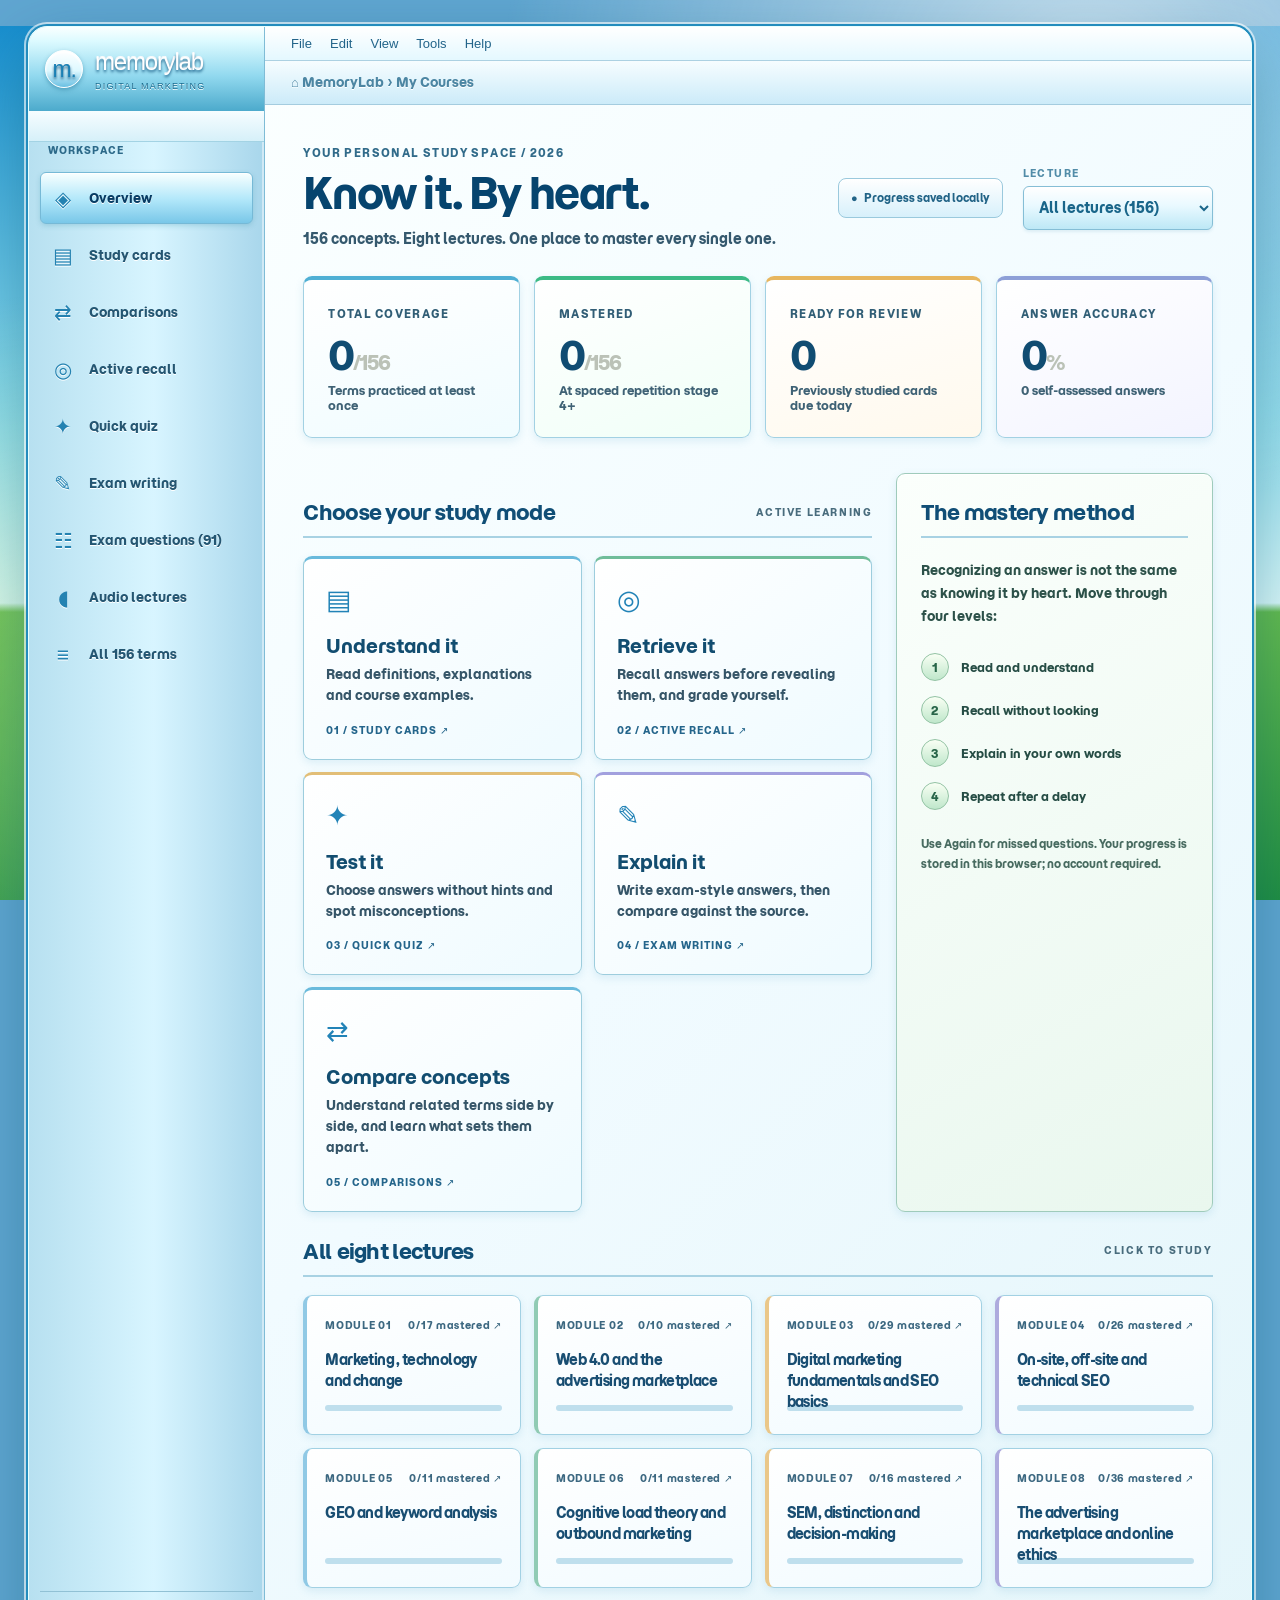
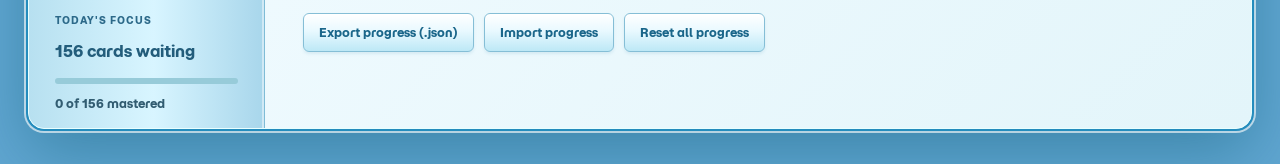
==== commit ed242198: "Update MemoryLab exam library" ====
--- a/index.html
+++ b/index.html
@@ -194,8 +194,40 @@
 .comparePager button{background:linear-gradient(#fff,#e2f4fc);border:1px solid #9ac3da;border-radius:10px;padding:11px 16px;color:#145275;cursor:pointer}
 .comparePager button:disabled{opacity:.45;cursor:default}
 @media(max-width:700px){.compareTile{min-height:180px}.compareDetail{padding:17px}.compareColumns{grid-template-columns:1fr}.compareIntro{padding:18px}.compareBread{margin:14px 0}}
-</style></head><body><div id="app"></div><script>window.TERMS=[{"id":0,"term":"Marketing","lecture":"Lecture 1 · Marketing, technology and change","page":1,"definition":"The activity of creating, communicating and delivering value. Marketing begins with value, and advertising is only one of the many things marketing does.","explanation":"The starting point is the value offered to the customer, not the advertisement used to promote it. Research, segmentation, product development, pricing, distribution, branding, content, service and customer relationships are all marketing activities. A campaign cannot compensate for an offer that does not create value for the people it is meant to serve.\n\nA company that only focuses on promotion can attract visitors without giving them a reason to buy or return. Value, pricing, availability and customer experience must work together.","example":"Real-world example: Patagonia accepts eligible used clothing through its trade-in program and gives customers credit. That decision involves the product, pricing, service and customer relationship—not merely an advert. It shows marketing creating value before and after a sale.","full":"Marketing is the process of creating, communicating and delivering value to customers. It includes far more than advertising. The starting point is the value offered to the customer, not the advertisement used to promote it. Research, segmentation, product development, pricing, distribution, branding, content, service and customer relationships are all marketing activities. A campaign cannot compensate for an offer that does not create value for the people it is meant to serve.\n\nConsider IKEA deciding how to design a compact wardrobe, price it affordably, make it available online and in stores, and provide understandable assembly instructions. These decisions collectively create customer value. A beautiful Instagram advertisement could attract attention, but it cannot rescue a wardrobe that does not fit the intended customer's needs. Marketing therefore begins before promotion and continues after purchase.\n\nA company that only focuses on promotion can attract visitors without giving them a reason to buy or return. Value, pricing, availability and customer experience must work together.","category":"MARKETING FUNDAMENTALS","study":{"simple":"The starting point is the value offered to the customer, not the advertisement used to promote it. Research, segmentation, product development, pricing, distribution, branding, content, service and customer relationships are all marketing activities.","why":"A company that only focuses on promotion can attract visitors without giving them a reason to buy or return. Value, pricing, availability and customer experience must work together. These decisions collectively create customer value. A beautiful Instagram advertisement could attract attention, but it cannot rescue a wardrobe that does not fit the intended customer's needs.","example":"Patagonia accepts eligible used clothing through its trade-in program and gives customers credit. That decision involves the product, pricing, service and customer relationship—not merely an advert. It shows marketing creating value before and after a sale.","exam":"Marketing is the process of creating, communicating and delivering value to customers. It includes far more than advertising. The starting point is the value offered to the customer, not the advertisement used to promote it. Research, segmentation, product development, pricing, distribution, branding, content, service and customer relationships are all marketing activities. A campaign cannot compensate for an offer that does not create value for the people it is meant to serve.\n\nConsider IKEA deciding how to design a compact wardrobe, price it affordably, make it available online and in stores, and provide understandable assembly instructions. These decisions collectively create customer value. A beautiful Instagram advertisement could attract attention, but it cannot rescue a wardrobe that does not fit the intended customer's needs. Marketing therefore begins before promotion and continues after purchase.\n\nA company that only focuses on promotion can attract visitors without giving them a reason to buy or return. Value, pricing, availability and customer experience must work together."},"exampleType":"real","exampleSource":"https://www.patagonia.com/trade-in/"},{"id":1,"term":"Advertising","lecture":"Lecture 1 · Marketing, technology and change","page":1,"definition":"Paid communication. It is one marketing activity among many, and it exists both online and offline.","explanation":"Advertising is a specific communication activity within the wider field of marketing. Paying for a social media ad, a search ad or a billboard is advertising; developing the offer, setting its price and serving customers are also marketing, but are not themselves advertising. The defining feature is the paid communication, not whether the channel is digital.\n\nBuying attention can introduce a product to new customers, but the exposure itself does not show whether the product delivered value or produced sales.","example":"Illustrative example: Imagine seeing a paid poster for a neighbourhood bakery at a bus stop. The bakery is paying to place a message in front of passers-by: that's advertising, whether the poster is printed or digital.","full":"Advertising is paid communication used to present a message to an audience. It is one activity within marketing, not the whole discipline. Advertising is a specific communication activity within the wider field of marketing. Paying for a social media ad, a search ad or a billboard is advertising; developing the offer, setting its price and serving customers are also marketing, but are not themselves advertising. The defining feature is the paid communication, not whether the channel is digital.\n\nImagine Nike buys an Instagram ad promoting a particular running shoe. The payment for that placement is what makes it advertising; the same message shared voluntarily by a customer would not be paid advertising. The ad may create awareness, but whether the shoe meets runners' needs depends on broader marketing decisions. Reach should not be confused with value delivered.\n\nBuying attention can introduce a product to new customers, but the exposure itself does not show whether the product delivered value or produced sales.","category":"MARKETING FUNDAMENTALS","study":{"simple":"Advertising is a specific communication activity within the wider field of marketing. Paying for a social media ad, a search ad or a billboard is advertising; developing the offer, setting its price and serving customers are also marketing, but are not themselves advertising.","why":"Buying attention can introduce a product to new customers, but the exposure itself does not show whether the product delivered value or produced sales. The payment for that placement is what makes it advertising; the same message shared voluntarily by a customer would not be paid advertising. The ad may create awareness, but whether the shoe meets runners' needs depends on broader marketing decisions.","example":"Imagine seeing a paid poster for a neighbourhood bakery at a bus stop. The bakery is paying to place a message in front of passers-by: that's advertising, whether the poster is printed or digital.","exam":"Advertising is paid communication used to present a message to an audience. It is one activity within marketing, not the whole discipline. Advertising is a specific communication activity within the wider field of marketing. Paying for a social media ad, a search ad or a billboard is advertising; developing the offer, setting its price and serving customers are also marketing, but are not themselves advertising. The defining feature is the paid communication, not whether the channel is digital.\n\nImagine Nike buys an Instagram ad promoting a particular running shoe. The payment for that placement is what makes it advertising; the same message shared voluntarily by a customer would not be paid advertising. The ad may create awareness, but whether the shoe meets runners' needs depends on broader marketing decisions. Reach should not be confused with value delivered.\n\nBuying attention can introduce a product to new customers, but the exposure itself does not show whether the product delivered value or produced sales."},"exampleType":"illustrative"},{"id":2,"term":"Digital marketing","lecture":"Lecture 1 · Marketing, technology and change","page":1,"definition":"Marketing carried out in a digital environment. It applies the same fundamentals as all marketing — product, price, place and promotion — but depends on technology.","explanation":"Digital technology changes how each of the four Ps operates: products may become services, prices can be compared or adjusted rapidly, place includes search results and feeds, and promotion can travel through brands, partners and customers. It also depends on the digital environment through which people discover and interact with offers. Digital marketing is broader than paid digital advertising.\n\nCustomers move between discovery, comparison, purchase and support on digital channels. Optimising only the ad leaves gaps elsewhere in that journey.","example":"Real-world example: Spotify Wrapped turns listening data into personalized year-end stories people can view and share. It combines a digital service, customer data and communication, showing why digital marketing is more than buying online ads.","full":"Digital marketing applies the broader principles of marketing through digital technologies and channels, including product, price, place and promotion. Digital technology changes how each of the four Ps operates: products may become services, prices can be compared or adjusted rapidly, place includes search results and feeds, and promotion can travel through brands, partners and customers. It also depends on the digital environment through which people discover and interact with offers. Digital marketing is broader than paid digital advertising.\n\nSpotify illustrates the breadth of digital marketing: users discover playlists, encounter subscription plans, pay in an app and receive personalized recommendations and digital support. These touchpoints shape the experience even when no sponsored advertisement is involved. The organization must coordinate product design, price, discovery and customer relationships across connected technologies instead of treat its social ads as the entire strategy.\n\nCustomers move between discovery, comparison, purchase and support on digital channels. Optimising only the ad leaves gaps elsewhere in that journey.","category":"MARKETING FUNDAMENTALS","study":{"simple":"Digital technology changes how each of the four Ps operates: products may become services, prices can be compared or adjusted rapidly, place includes search results and feeds, and promotion can travel through brands, partners and customers. It also depends on the digital environment through which people discover and interact with offers.","why":"Customers move between discovery, comparison, purchase and support on digital channels. Optimising only the ad leaves gaps elsewhere in that journey. These touchpoints shape the experience even when no sponsored advertisement is involved. The organization must coordinate product design, price, discovery and customer relationships across connected technologies instead of treat its social ads as the entire strategy.","example":"Spotify Wrapped turns listening data into personalized year-end stories people can view and share. It combines a digital service, customer data and communication, showing why digital marketing is more than buying online ads.","exam":"Digital marketing applies the broader principles of marketing through digital technologies and channels, including product, price, place and promotion. Digital technology changes how each of the four Ps operates: products may become services, prices can be compared or adjusted rapidly, place includes search results and feeds, and promotion can travel through brands, partners and customers. It also depends on the digital environment through which people discover and interact with offers. Digital marketing is broader than paid digital advertising.\n\nSpotify illustrates the breadth of digital marketing: users discover playlists, encounter subscription plans, pay in an app and receive personalized recommendations and digital support. These touchpoints shape the experience even when no sponsored advertisement is involved. The organization must coordinate product design, price, discovery and customer relationships across connected technologies instead of treat its social ads as the entire strategy.\n\nCustomers move between discovery, comparison, purchase and support on digital channels. Optimising only the ad leaves gaps elsewhere in that journey."},"exampleType":"real","exampleSource":"https://newsroom.spotify.com/2025-12-03/2025-wrapped-user-experience/"},{"id":3,"term":"Digital advertising","lecture":"Lecture 1 · Marketing, technology and change","page":2,"definition":"Paid communication placed in digital channels. It is only one part of digital marketing.","explanation":"The lecture identifies paid search, paid social, display and programmatic advertising, and paid influencer partnerships as examples. These are different ways of paying to place promotional messages online. SEO, organic social media, digital services and customer experience can be part of digital marketing without being paid advertising.\n\nDigital ads can reach particular audiences and be measured quickly, but impressions or clicks are not proof that a person paid attention or became a customer.","example":"Illustrative example: Imagine a sponsored video for a new electric toothbrush playing before a YouTube tutorial. Because the company paid for that placement in a digital channel, it is digital advertising rather than an unpaid recommendation.","full":"Digital advertising is paid promotional communication distributed through digital channels, such as paid search, social media placements and pre-roll video. The lecture identifies paid search, paid social, display and programmatic advertising, and paid influencer partnerships as examples. These are different ways of paying to place promotional messages online. SEO, organic social media, digital services and customer experience can be part of digital marketing without being paid advertising.\n\nA paid pre-roll for a Samsung phone before a YouTube video is digital advertising because Samsung pays to place a promotional message in a digital channel. A helpful unpaid Samsung support guide is digital marketing but not advertising. This distinction matters when evaluating budgets: paid media purchases exposure, while useful services and content can create value outside the paid placement.\n\nDigital ads can reach particular audiences and be measured quickly, but impressions or clicks are not proof that a person paid attention or became a customer.","category":"MARKETING FUNDAMENTALS","study":{"simple":"The lecture identifies paid search, paid social, display and programmatic advertising, and paid influencer partnerships as examples. These are different ways of paying to place promotional messages online.","why":"Digital ads can reach particular audiences and be measured quickly, but impressions or clicks are not proof that a person paid attention or became a customer. A helpful unpaid Samsung support guide is digital marketing but not advertising. This distinction matters when evaluating budgets: paid media purchases exposure, while useful services and content can create value outside the paid placement.","example":"Imagine a sponsored video for a new electric toothbrush playing before a YouTube tutorial. Because the company paid for that placement in a digital channel, it is digital advertising rather than an unpaid recommendation.","exam":"Digital advertising is paid promotional communication distributed through digital channels, such as paid search, social media placements and pre-roll video. The lecture identifies paid search, paid social, display and programmatic advertising, and paid influencer partnerships as examples. These are different ways of paying to place promotional messages online. SEO, organic social media, digital services and customer experience can be part of digital marketing without being paid advertising.\n\nA paid pre-roll for a Samsung phone before a YouTube video is digital advertising because Samsung pays to place a promotional message in a digital channel. A helpful unpaid Samsung support guide is digital marketing but not advertising. This distinction matters when evaluating budgets: paid media purchases exposure, while useful services and content can create value outside the paid placement.\n\nDigital ads can reach particular audiences and be measured quickly, but impressions or clicks are not proof that a person paid attention or became a customer."},"exampleType":"illustrative"},{"id":4,"term":"The four Ps (marketing mix)","lecture":"Lecture 1 · Marketing, technology and change","page":2,"definition":"Product, price, place and promotion — the marketing mix. It still matters in a digital environment, but each P changes: products become services, prices become dynamic, place becomes search and feed.","explanation":"Product asks what is offered: a music album can become a streaming service. Price asks what customers pay and may become dynamic or easy to compare online. Place asks where an offer can be found, including search engines, feeds, apps and stores. Promotion asks how and by whom it is communicated, including brands, paid partners and customers.\n\nA compelling promotion will not compensate for an unsuitable product, unaffordable price or hard-to-find offer. The four decisions reinforce one another.","example":"Illustrative example: A new bubble-tea shop offers fruity drinks (product), charges a student-friendly price (price), sells beside campus (place), and advertises with colourful posters (promotion). If the drinks taste bad, beautiful posters will not fix the other three decisions.","full":"The four Ps of marketing are product, price, place and promotion. They are connected decisions, and all four must work together. Digital technology changes how each one works. Product is what the business offers, such as access to music instead of a physical album. Price is what customers pay, which may be easy to compare online or may change over time. Place is where people find and access the offer, such as a shop, website, app, search result or social feed. Promotion is how the offer is communicated by a brand, its partners or customers.\n\nNetflix is one example. The films and series available are the product, the subscription fee is the price, the website and app are the place, and trailers and other messages are promotion. These decisions affect one another. A great trailer might persuade someone to subscribe, but it will not keep them subscribed if they dislike the content, think the price is too high or find the service hard to use.\n\nThis is why strong promotion cannot fully make up for a product people do not want, a price they cannot afford or an offer that is difficult to find. Successful marketing means making decisions about all four Ps together.","category":"MARKETING FUNDAMENTALS","study":{"simple":"Product asks what is offered: a music album can become a streaming service. Price asks what customers pay and may become dynamic or easy to compare online.","why":"Strong advertising may attract new subscribers, but it cannot keep them if the product disappoints, the price is too high or the service is difficult to use. Product, price, place and promotion affect one another, so all four need to work together. A good trailer alone cannot keep someone paying for a catalogue they do not enjoy.","example":"A new bubble-tea shop offers fruity drinks (product), charges a student-friendly price (price), sells beside campus (place), and advertises with colourful posters (promotion). If the drinks taste bad, beautiful posters will not fix the other three decisions.","exam":"The four Ps of marketing are product, price, place and promotion. They are connected decisions, and all four must work together. Digital technology changes how each one works. Product is what the business offers, such as access to music instead of a physical album. Price is what customers pay, which may be easy to compare online or may change over time. Place is where people find and access the offer, such as a shop, website, app, search result or social feed. Promotion is how the offer is communicated by a brand, its partners or customers.\n\nNetflix is one example. The films and series available are the product, the subscription fee is the price, the website and app are the place, and trailers and other messages are promotion. These decisions affect one another. A great trailer might persuade someone to subscribe, but it will not keep them subscribed if they dislike the content, think the price is too high or find the service hard to use.\n\nThis is why strong promotion cannot fully make up for a product people do not want, a price they cannot afford or an offer that is difficult to find. Successful marketing means making decisions about all four Ps together."},"exampleType":"illustrative"},{"id":5,"term":"Web 1.0","lecture":"Lecture 1 · Marketing, technology and change","page":2,"definition":"The read-only web: a library you read. Information was published to an audience that could not easily answer back.","explanation":"Website owners mainly published information and visitors mainly read it. The lecture compares this stage to a library: information was available, but audience participation was limited. This matters because later developments changed users from readers into contributors and made their participation part of the digital environment.\n\nIn a mostly read-only web, organisations controlled much of the publishing process. Understanding that baseline shows how radically audience participation changed online communication.","example":"Illustrative example: Imagine an early 2000s website listing a band's tour dates with no comments or uploads. Fans could read the information but had no easy way to add their own: that is the read-only idea behind Web 1.0.","full":"Web 1.0 is the read-only web: a library you read. Information was published to an audience that could not easily answer back. Website owners mainly published information and visitors mainly read it. The lecture compares this stage to a library: information was available, but audience participation was limited. This matters because later developments changed users from readers into contributors and made their participation part of the digital environment.\n\nImagine an early Apple product website that publishes specifications and company announcements, while visitors can only read them. The firm controls publishing and visitors have little opportunity to contribute. This contrasts with modern review sites and social platforms where audiences respond publicly. The historical distinction shows why later marketing communication could no longer be managed as a one-way broadcast alone.\n\nIn a mostly read-only web, organisations controlled much of the publishing process. Understanding that baseline shows how radically audience participation changed online communication.","category":"THE DIGITAL ENVIRONMENT","study":{"simple":"Website owners mainly published information and visitors mainly read it. The lecture compares this stage to a library: information was available, but audience participation was limited.","why":"In a mostly read-only web, organisations controlled much of the publishing process. Understanding that baseline shows how radically audience participation changed online communication. The firm controls publishing and visitors have little opportunity to contribute. This contrasts with modern review sites and social platforms where audiences respond publicly.","example":"Imagine an early 2000s website listing a band's tour dates with no comments or uploads. Fans could read the information but had no easy way to add their own: that is the read-only idea behind Web 1.0.","exam":"Web 1.0 is the read-only web: a library you read. Information was published to an audience that could not easily answer back. Website owners mainly published information and visitors mainly read it. The lecture compares this stage to a library: information was available, but audience participation was limited. This matters because later developments changed users from readers into contributors and made their participation part of the digital environment.\n\nImagine an early Apple product website that publishes specifications and company announcements, while visitors can only read them. The firm controls publishing and visitors have little opportunity to contribute. This contrasts with modern review sites and social platforms where audiences respond publicly. The historical distinction shows why later marketing communication could no longer be managed as a one-way broadcast alone.\n\nIn a mostly read-only web, organisations controlled much of the publishing process. Understanding that baseline shows how radically audience participation changed online communication."},"exampleType":"illustrative"},{"id":6,"term":"Web 2.0","lecture":"Lecture 1 · Marketing, technology and change","page":2,"definition":"Named at a conference in San Francisco in 2004 under the theme “The Web as Platform”. A shift from reading information to creating, sharing and correcting it — blogs, wikis, video sharing, communities, participation.","explanation":"The shift was not just technological; it changed the role of the audience. People could publish blog posts, contribute to wikis, upload videos and participate in communities instead of only read pages. These interactions also produced data and created new possibilities and consequences for marketers.\n\nUsers can independently create, correct and challenge information about companies. Brands therefore need to listen and participate instead of assume they control the whole conversation.","example":"Illustrative example: Wikipedia articles can be written and corrected by contributors instead of one publisher. The website's value grows through participation, making it an easy example of Web 2.0.","full":"Web 2.0 describes the participatory web, in which users create, share and correct content through blogs, wikis, videos and online communities. The shift was not just technological; it changed the role of the audience. People could publish blog posts, contribute to wikis, upload videos and participate in communities instead of only read pages. These interactions also produced data and created new possibilities and consequences for marketers.\n\nWikipedia's collaborative editing captures the Web 2.0 shift: users do not only consume an article but also propose corrections, add sources and discuss changes. A company's product may likewise be reviewed and discussed outside its control. Participation increases the amount of available information but also makes reputation depend partly on user communities and moderation instead of publisher decisions alone.\n\nUsers can independently create, correct and challenge information about companies. Brands therefore need to listen and participate instead of assume they control the whole conversation.","category":"THE DIGITAL ENVIRONMENT","study":{"simple":"The shift was not just technological; it changed the role of the audience. People could publish blog posts, contribute to wikis, upload videos and participate in communities instead of only read pages.","why":"Users can independently create, correct and challenge information about companies. Brands therefore need to listen and participate instead of assume they control the whole conversation. A company's product may likewise be reviewed and discussed outside its control. Participation increases the amount of available information but also makes reputation depend partly on user communities and moderation instead of publisher decisions alone.","example":"Wikipedia articles can be written and corrected by contributors instead of one publisher. The website's value grows through participation, making it an easy example of Web 2.0.","exam":"Web 2.0 describes the participatory web, in which users create, share and correct content through blogs, wikis, videos and online communities. The shift was not just technological; it changed the role of the audience. People could publish blog posts, contribute to wikis, upload videos and participate in communities instead of only read pages. These interactions also produced data and created new possibilities and consequences for marketers.\n\nWikipedia's collaborative editing captures the Web 2.0 shift: users do not only consume an article but also propose corrections, add sources and discuss changes. A company's product may likewise be reviewed and discussed outside its control. Participation increases the amount of available information but also makes reputation depend partly on user communities and moderation instead of publisher decisions alone.\n\nUsers can independently create, correct and challenge information about companies. Brands therefore need to listen and participate instead of assume they control the whole conversation."},"exampleType":"illustrative"},{"id":7,"term":"Web 3.0","lecture":"Lecture 1 · Marketing, technology and change","page":3,"definition":"The predictive web: data, privacy law and prediction. Web 1.0 read, Web 2.0 wrote, Web 3.0 predicts.","explanation":"In the course, this stage is presented through prediction, data and privacy law instead of just publishing or participation. The contrast is useful: Web 1.0 focused on reading, Web 2.0 on writing and contributing, and Web 3.0 on systems drawing predictions from data. That raises questions about how the data is collected and governed.\n\nPersonalised predictions can make services feel relevant, but they depend on user data and raise questions about consent, transparency and mistaken assumptions.","example":"Real-world example: Airbnb says its recommendations can consider people's earlier bookings and interactions to suggest relevant stays. That illustrates the prediction-and-data emphasis used for Web 3.0 in this course, rather than simply showing everyone the same list.","full":"Web 3.0 is the predictive web: data, privacy law and prediction. Web 1.0 read, Web 2.0 wrote, Web 3.0 predicts. In the course, this stage is presented through prediction, data and privacy law instead of just publishing or participation. The contrast is useful: Web 1.0 focused on reading, Web 2.0 on writing and contributing, and Web 3.0 on systems drawing predictions from data. That raises questions about how the data is collected and governed.\n\nNetflix recommendations illustrate the predictive model emphasized in this course: viewing history is analyzed to estimate which programme a subscriber may enjoy next. The system is doing more than storing or displaying information; it makes a prediction from behavior. Better personalization can reduce search effort, but wrong inferences and questions about responsible data use show why prediction and privacy must be considered together.\n\nPersonalised predictions can make services feel relevant, but they depend on user data and raise questions about consent, transparency and mistaken assumptions.","category":"THE DIGITAL ENVIRONMENT","study":{"simple":"In the course, this stage is presented through prediction, data and privacy law instead of just publishing or participation. The contrast is useful: Web 1.0 focused on reading, Web 2.0 on writing and contributing, and Web 3.0 on systems drawing predictions from data.","why":"Personalised predictions can make services feel relevant, but they depend on user data and raise questions about consent, transparency and mistaken assumptions. The system is doing more than storing or displaying information; it makes a prediction from behavior. Better personalization can reduce search effort, but wrong inferences and questions about responsible data use show why prediction and privacy must be considered together.","example":"Airbnb says its recommendations can consider people's earlier bookings and interactions to suggest relevant stays. That illustrates the prediction-and-data emphasis used for Web 3.0 in this course, rather than simply showing everyone the same list.","exam":"Web 3.0 is the predictive web: data, privacy law and prediction. Web 1.0 read, Web 2.0 wrote, Web 3.0 predicts. In the course, this stage is presented through prediction, data and privacy law instead of just publishing or participation. The contrast is useful: Web 1.0 focused on reading, Web 2.0 on writing and contributing, and Web 3.0 on systems drawing predictions from data. That raises questions about how the data is collected and governed.\n\nNetflix recommendations illustrate the predictive model emphasized in this course: viewing history is analyzed to estimate which programme a subscriber may enjoy next. The system is doing more than storing or displaying information; it makes a prediction from behavior. Better personalization can reduce search effort, but wrong inferences and questions about responsible data use show why prediction and privacy must be considered together.\n\nPersonalised predictions can make services feel relevant, but they depend on user data and raise questions about consent, transparency and mistaken assumptions."},"exampleType":"real","exampleSource":"https://www.airbnb.com/help/article/39"},{"id":8,"term":"User-generated content","lecture":"Lecture 1 · Marketing, technology and change","page":3,"definition":"Content created by users rather than by publishers or brands — posts, reviews, comments, wiki entries, uploaded video. The core of Web 2.0.","explanation":"Examples include reviews, comments, uploaded videos and wiki contributions. Instead of brands and publishers having exclusive control over communication, users become contributors whose content other people can find and share. This changes how an organisation is discussed because not every message about it comes from the organisation itself.\n\nCustomers can help or harm a brand's reputation through independent reviews and posts. A marketer must distinguish authentic audience voices from brand-created claims.","example":"Real-world example: Airbnb publishes guest reviews written by people who stayed at a property. The guests, not Airbnb's advertising team, create that content, and other travellers use it when deciding where to book.","full":"User-generated content is content created by users instead of by publishers or brands — posts, reviews, comments, wiki entries, uploaded video. The core of Web 2.0. Examples include reviews, comments, uploaded videos and wiki contributions. Instead of brands and publishers having exclusive control over communication, users become contributors whose content other people can find and share. This changes how an organisation is discussed because not every message about it comes from the organisation itself.\n\nA YouTube reviewer independently tests an IKEA desk and comments on its sturdiness and assembly. The review is user-generated content because its author is the user, not IKEA. Potential buyers may trust it differently from a product advertisement, and negative details can spread without the brand's approval. For people working in marketing, listening to independent experiences is as important as publishing their own claims.\n\nCustomers can help or harm a brand's reputation through independent reviews and posts. A marketer must distinguish authentic audience voices from brand-created claims.","category":"THE DIGITAL ENVIRONMENT","study":{"simple":"Examples include reviews, comments, uploaded videos and wiki contributions. Instead of brands and publishers having exclusive control over communication, users become contributors whose content other people can find and share.","why":"Customers can help or harm a brand's reputation through independent reviews and posts. A marketer must distinguish authentic audience voices from brand-created claims. The review is user-generated content because its author is the user, not IKEA Potential buyers may trust it differently from a product advertisement, and negative details can spread without the brand's approval.","example":"Airbnb publishes guest reviews written by people who stayed at a property. The guests, not Airbnb's advertising team, create that content, and other travellers use it when deciding where to book.","exam":"User-generated content is content created by users instead of by publishers or brands — posts, reviews, comments, wiki entries, uploaded video. The core of Web 2.0. Examples include reviews, comments, uploaded videos and wiki contributions. Instead of brands and publishers having exclusive control over communication, users become contributors whose content other people can find and share. This changes how an organisation is discussed because not every message about it comes from the organisation itself.\n\nA YouTube reviewer independently tests an IKEA desk and comments on its sturdiness and assembly. The review is user-generated content because its author is the user, not IKEA. Potential buyers may trust it differently from a product advertisement, and negative details can spread without the brand's approval. For people working in marketing, listening to independent experiences is as important as publishing their own claims.\n\nCustomers can help or harm a brand's reputation through independent reviews and posts. A marketer must distinguish authentic audience voices from brand-created claims."},"exampleType":"real","exampleSource":"https://www.airbnb.com/help/article/1885"},{"id":9,"term":"The like button","lecture":"Lecture 1 · Marketing, technology and change","page":3,"definition":"A small interface element with enormous consequences: it turned approval into a number, made attention countable, and gave marketers real-time feedback.","explanation":"A click of approval became a visible metric that platforms and marketers could count. This makes audience reactions immediately measurable, but it also encourages attention and approval to be treated as numbers. The lecture uses it to show how a very small design choice can change behaviour on a large scale.\n\nVisible like counts can reward content that gains quick approval while hiding whether the response is thoughtful, genuine or useful to a business objective.","example":"Illustrative example: Imagine two identical photos on Instagram, one with 20 likes and one with 20,000. People might judge the second as more popular, even though likes do not prove quality. The button turns approval into a visible number.","full":"The like button is a small interface element with enormous consequences: it turned approval into a number, made attention countable, and gave marketers real-time feedback. A click of approval became a visible metric that platforms and marketers could count. This makes audience reactions immediately measurable, but it also encourages attention and approval to be treated as numbers. The lecture uses it to show how a very small design choice can change behaviour on a large scale.\n\nWhen an Adidas shoe photo receives thousands of likes on Instagram, the interface converts many individual reactions into one visible number. Users may interpret that number as social approval, while the publisher may optimize subsequent posts for likes. Yet tapping a heart is much easier than purchasing shoes or understanding a message. A high count measures an interaction, not the full quality or impact of attention.\n\nVisible like counts can reward content that gains quick approval while hiding whether the response is thoughtful, genuine or useful to a business objective.","category":"THE DIGITAL ENVIRONMENT","study":{"simple":"A click of approval became a visible metric that platforms and marketers could count. This makes audience reactions immediately measurable, but it also encourages attention and approval to be treated as numbers.","why":"Visible like counts can reward content that gains quick approval while hiding whether the response is thoughtful, genuine or useful to a business objective. Users may interpret that number as social approval, while the publisher may optimize subsequent posts for likes. Yet tapping a heart is much easier than purchasing shoes or understanding a message.","example":"Imagine two identical photos on Instagram, one with 20 likes and one with 20,000. People might judge the second as more popular, even though likes do not prove quality. The button turns approval into a visible number.","exam":"The like button is a small interface element with enormous consequences: it turned approval into a number, made attention countable, and gave marketers real-time feedback. A click of approval became a visible metric that platforms and marketers could count. This makes audience reactions immediately measurable, but it also encourages attention and approval to be treated as numbers. The lecture uses it to show how a very small design choice can change behaviour on a large scale.\n\nWhen an Adidas shoe photo receives thousands of likes on Instagram, the interface converts many individual reactions into one visible number. Users may interpret that number as social approval, while the publisher may optimize subsequent posts for likes. Yet tapping a heart is much easier than purchasing shoes or understanding a message. A high count measures an interaction, not the full quality or impact of attention.\n\nVisible like counts can reward content that gains quick approval while hiding whether the response is thoughtful, genuine or useful to a business objective."},"exampleType":"illustrative"},{"id":10,"term":"Scalable, searchable, replicable","lecture":"Lecture 1 · Marketing, technology and change","page":3,"definition":"Three qualities of networked content — and their consequences. It can reach a global public, it can be found by anyone at any time, and it can be copied and reused out of context.","explanation":"Scalability means a message can spread far beyond its intended audience; searchability means unexpected people may later find it; replicability means it can be copied and reused in another context. Together, these properties make online publishing powerful but hard to control. They explain why the consequences of sharing something may last beyond the original post.\n\nA post can reach unplanned audiences, be rediscovered years later and reappear outside its original situation. Publishers must think about these consequences before sharing.","example":"Real-world example: Spotify Wrapped gives users shareable summaries of their listening. Once someone posts a card, it can travel to people outside Spotify, be found later and be screenshotted or reposted—three qualities of networked content.","full":"Networked information has three important qualities: scalability allows it to reach large publics, searchability allows later discovery, and replicability allows copying and reuse. Together, these properties make online publishing powerful but hard to control. They explain why the consequences of sharing something may last beyond the original post.\n\nImagine a TikTok review of a Stanley tumbler: it can suddenly reach millions outside the creator's followers, remain discoverable through search, and circulate as screenshots detached from the initial video. Those are scalability, searchability and replicability acting together. The same properties that make organic discovery powerful also make inaccurate claims, embarrassing remarks and obsolete promotions hard to contain.\n\nA post can reach unplanned audiences, be rediscovered years later and reappear outside its original situation. Publishers must think about these consequences before sharing.","category":"THE DIGITAL ENVIRONMENT","study":{"simple":"Scalability means a message can spread far beyond its intended audience; searchability means unexpected people may later find it; replicability means it can be copied and reused in another context. Together, these properties make online publishing powerful but hard to control.","why":"A post can reach unplanned audiences, be rediscovered years later and reappear outside its original situation. Publishers must think about these consequences before sharing. Those are scalability, searchability and replicability acting together. The same properties that make organic discovery powerful also make inaccurate claims, embarrassing remarks and obsolete promotions hard to contain.","example":"Spotify Wrapped gives users shareable summaries of their listening. Once someone posts a card, it can travel to people outside Spotify, be found later and be screenshotted or reposted—three qualities of networked content.","exam":"Networked information has three important qualities: scalability allows it to reach large publics, searchability allows later discovery, and replicability allows copying and reuse. Together, these properties make online publishing powerful but hard to control. They explain why the consequences of sharing something may last beyond the original post.\n\nImagine a TikTok review of a Stanley tumbler: it can suddenly reach millions outside the creator's followers, remain discoverable through search, and circulate as screenshots detached from the initial video. Those are scalability, searchability and replicability acting together. The same properties that make organic discovery powerful also make inaccurate claims, embarrassing remarks and obsolete promotions hard to contain.\n\nA post can reach unplanned audiences, be rediscovered years later and reappear outside its original situation. Publishers must think about these consequences before sharing."},"exampleType":"real","exampleSource":"https://newsroom.spotify.com/2025-12-03/2025-wrapped-user-experience/"},{"id":11,"term":"GDPR","lecture":"Lecture 1 · Marketing, technology and change","page":4,"definition":"European data protection regulation that made consent, purpose and data minimisation legal obligations. Regulation is society answering back to a technology it had already adopted.","explanation":"The lecture connects privacy regulation to technological change: after organisations gained new ways to collect and use data, society introduced legal limits and responsibilities. Consent, a defined purpose and collecting only necessary data are central requirements in the course description. Digital marketing so cannot treat every possible use of personal data as automatically acceptable.\n\nA customer relationship is damaged when personal information is collected without a clear purpose or lawful basis. Responsible data use protects people and reduces legal and reputational risk.","example":"Illustrative example: Imagine an online skincare shop with an optional checkbox for marketing emails. It must explain why it collects an address and cannot treat a purchase as automatic permission to send unrelated marketing messages. That's a practical data-protection issue under GDPR.","full":"The General Data Protection Regulation (GDPR) establishes legal responsibilities for processing personal data in the European Union, including having a lawful basis, a defined purpose and data minimisation. The lecture connects privacy regulation to technological change: after organisations gained new ways to collect and use data, society introduced legal limits and responsibilities. Consent, a defined purpose and collecting only necessary data are central requirements in the course description. Digital marketing so cannot treat every possible use of personal data as automatically acceptable.\n\nImagine IKEA offering a newsletter form that states what emails subscribers will receive, requests consent where required, and avoids collecting unrelated sensitive details. This links purpose and data minimisation to an everyday marketing activity. GDPR is not only a checkbox: it limits how organizations justify, store and use personal information. The existence of a technically available data point does not automatically permit its use.\n\nA customer relationship is damaged when personal information is collected without a clear purpose or lawful basis. Responsible data use protects people and reduces legal and reputational risk.","category":"THE DIGITAL ENVIRONMENT","study":{"simple":"The lecture connects privacy regulation to technological change: after organisations gained new ways to collect and use data, society introduced legal limits and responsibilities. Consent, a defined purpose and collecting only necessary data are central requirements in the course description.","why":"A customer relationship is damaged when personal information is collected without a clear purpose or lawful basis. Responsible data use protects people and reduces legal and reputational risk. This links purpose and data minimisation to an everyday marketing activity GDPR is not only a checkbox: it limits how organizations justify, store and use personal information.","example":"Imagine an online skincare shop with an optional checkbox for marketing emails. It must explain why it collects an address and cannot treat a purchase as automatic permission to send unrelated marketing messages. That's a practical data-protection issue under GDPR.","exam":"The General Data Protection Regulation (GDPR) establishes legal responsibilities for processing personal data in the European Union, including having a lawful basis, a defined purpose and data minimisation. The lecture connects privacy regulation to technological change: after organisations gained new ways to collect and use data, society introduced legal limits and responsibilities. Consent, a defined purpose and collecting only necessary data are central requirements in the course description. Digital marketing so cannot treat every possible use of personal data as automatically acceptable.\n\nImagine IKEA offering a newsletter form that states what emails subscribers will receive, requests consent where required, and avoids collecting unrelated sensitive details. This links purpose and data minimisation to an everyday marketing activity. GDPR is not only a checkbox: it limits how organizations justify, store and use personal information. The existence of a technically available data point does not automatically permit its use.\n\nA customer relationship is damaged when personal information is collected without a clear purpose or lawful basis. Responsible data use protects people and reduces legal and reputational risk."},"exampleType":"illustrative"},{"id":12,"term":"Trade-off (Postman 1)","lecture":"Lecture 1 · Marketing, technology and change","page":4,"definition":"All technological change is a trade-off. For every advantage a technology offers, there is a corresponding disadvantage.","explanation":"A tool can solve one problem while creating another. The main question is not whether the technology is simply good or bad, but what advantage it brings and what cost accompanies that advantage. This helps marketers evaluate a new technology beyond its attractive features.\n\nA new tool should be evaluated for its costs as well as its convenience. A marketer might gain precision while customers lose privacy or control.","example":"Illustrative example: A navigation app can help a driver avoid traffic but may also process sensitive location information. The convenience and the privacy concern exist at the same time—an example of Postman's technological trade-off.","full":"Postman’s first proposition is that technological change involves trade-offs: an innovation can solve a problem while introducing new costs. The main question is not whether the technology is simply good or bad, but what advantage it brings and what cost accompanies that advantage. This helps marketers evaluate a new technology beyond its attractive features.\n\nGoogle Maps gives drivers efficient directions but can involve collecting and processing location information. Postman's trade-off principle asks us to recognize both the convenience and the privacy cost instead of declare the technology purely beneficial. For people working in marketing, the same tension arises when personalization makes offers relevant but increases monitoring. The responsible decision weighs gains against what customers surrender.\n\nA new tool should be evaluated for its costs as well as its convenience. A marketer might gain precision while customers lose privacy or control.","category":"ATTENTION AND DISTRIBUTION","study":{"simple":"A tool can solve one problem while creating another. The main question is not whether the technology is simply good or bad, but what advantage it brings and what cost accompanies that advantage.","why":"A new tool should be evaluated for its costs as well as its convenience. A marketer might gain precision while customers lose privacy or control. Postman's trade-off principle asks us to recognize both the convenience and the privacy cost instead of declare the technology purely beneficial. For people working in marketing, the same tension arises when personalization makes offers relevant but increases monitoring.","example":"A navigation app can help a driver avoid traffic but may also process sensitive location information. The convenience and the privacy concern exist at the same time—an example of Postman's technological trade-off.","exam":"Postman’s first proposition is that technological change involves trade-offs: an innovation can solve a problem while introducing new costs. The main question is not whether the technology is simply good or bad, but what advantage it brings and what cost accompanies that advantage. This helps marketers evaluate a new technology beyond its attractive features.\n\nGoogle Maps gives drivers efficient directions but can involve collecting and processing location information. Postman's trade-off principle asks us to recognize both the convenience and the privacy cost instead of declare the technology purely beneficial. For people working in marketing, the same tension arises when personalization makes offers relevant but increases monitoring. The responsible decision weighs gains against what customers surrender.\n\nA new tool should be evaluated for its costs as well as its convenience. A marketer might gain precision while customers lose privacy or control."},"exampleType":"illustrative"},{"id":13,"term":"Uneven distribution (Postman 2)","lecture":"Lecture 1 · Marketing, technology and change","page":4,"definition":"The advantages and disadvantages of a technology are never distributed evenly. Ask who gains reach or control, whose work becomes easier, and whose skills lose market value.","explanation":"A technology may benefit one group while placing costs on another. For example, a new digital channel can increase the reach of some organisations while reducing the value of skills built around older channels. Postman’s question is who gains, who loses and how these effects differ.\n\nDifferent groups do not receive technology's benefits equally. When assessing a new system, a business should ask who saves effort and who takes on new work or risk.","example":"Illustrative example: When customers switch from printed menus to app-only ordering, confident smartphone users may find it faster, but people without a phone may struggle. The benefits and costs of the same technology are unevenly distributed.","full":"Postman’s second proposition concerns unequal distribution: different people and organizations experience different benefits and disadvantages from the same technology. A technology may benefit one group while placing costs on another. For example, a new digital channel can increase the reach of some organisations while reducing the value of skills built around older channels. Postman’s question is who gains, who loses and how these effects differ.\n\nImagine IKEA expands self-checkout. Some shoppers gain faster service and the shop may reduce routine checkout work, but other customers struggle with the interface and employees' tasks change. These consequences fall on different groups. Postman's principle therefore challenges a simple statement that the innovation 'saves time': the key question is whose time is saved and whose effort or risk increases.\n\nDifferent groups do not receive technology's benefits equally. When assessing a new system, a business should ask who saves effort and who takes on new work or risk.","study":{"simple":"A technology may benefit one group while placing costs on another. For example, a new digital channel can increase the reach of some organisations while reducing the value of skills built around older channels.","why":"Different groups do not receive technology's benefits equally. When assessing a new system, a business should ask who saves effort and who takes on new work or risk. Some shoppers gain faster service and the shop may reduce routine checkout work, but other customers struggle with the interface and employees' tasks change. These consequences fall on different groups.","example":"When customers switch from printed menus to app-only ordering, confident smartphone users may find it faster, but people without a phone may struggle. The benefits and costs of the same technology are unevenly distributed.","exam":"Postman’s second proposition concerns unequal distribution: different people and organizations experience different benefits and disadvantages from the same technology. A technology may benefit one group while placing costs on another. For example, a new digital channel can increase the reach of some organisations while reducing the value of skills built around older channels. Postman’s question is who gains, who loses and how these effects differ.\n\nImagine IKEA expands self-checkout. Some shoppers gain faster service and the shop may reduce routine checkout work, but other customers struggle with the interface and employees' tasks change. These consequences fall on different groups. Postman's principle therefore challenges a simple statement that the innovation 'saves time': the key question is whose time is saved and whose effort or risk increases.\n\nDifferent groups do not receive technology's benefits equally. When assessing a new system, a business should ask who saves effort and who takes on new work or risk."},"exampleType":"illustrative"},{"id":14,"term":"Embedded idea (Postman 3)","lecture":"Lecture 1 · Marketing, technology and change","page":5,"definition":"Every technology contains a powerful idea or bias. Technologies are not neutral tools: their design favours particular behaviours, values and ways of understanding people.","explanation":"A technology shapes behaviour through its design, even if users treat it as a neutral tool. For example, a system that emphasises visible likes makes approval especially important and easy to compare. Evaluating a technology therefore includes asking which behaviours it encourages and which values it assumes.\n\nInterface design affects what people value and do. Prioritising public like counts, for example, can shift attention from meaningful conversation to approval seeking.","example":"Illustrative example: A social network that prominently displays hearts and follower counts makes public popularity easy to compare. The interface quietly encourages people to seek visible approval; that preference is built into the design.","full":"Postman’s third proposition argues that technologies are not neutral because their design embeds ideas and priorities that influence human behaviour. A technology shapes behaviour through its design, even if users treat it as a neutral tool. For example, a system that emphasises visible likes makes approval especially important and easy to compare. Evaluating a technology therefore includes asking which behaviours it encourages and which values it assumes.\n\nInstagram's prominent heart icon rewards an easily counted form of approval, making popularity visible and comparable. That design expresses a preference for certain interactions even if users regard the platform as neutral. A marketer who optimizes only for hearts may adopt the platform's value system instead of measuring meaningful customer relationships. Technology shapes which behaviours appear natural or desirable.\n\nInterface design affects what people value and do. Prioritising public like counts, for example, can shift attention from meaningful conversation to approval seeking.","study":{"simple":"A technology shapes behaviour through its design, even if users treat it as a neutral tool. For example, a system that emphasises visible likes makes approval especially important and easy to compare.","why":"Interface design affects what people value and do. Prioritising public like counts, for example, can shift attention from meaningful conversation to approval seeking. That design expresses a preference for certain interactions even if users regard the platform as neutral. A marketer who optimizes only for hearts may adopt the platform's value system instead of measuring meaningful customer relationships.","example":"A social network that prominently displays hearts and follower counts makes public popularity easy to compare. The interface quietly encourages people to seek visible approval; that preference is built into the design.","exam":"Postman’s third proposition argues that technologies are not neutral because their design embeds ideas and priorities that influence human behaviour. A technology shapes behaviour through its design, even if users treat it as a neutral tool. For example, a system that emphasises visible likes makes approval especially important and easy to compare. Evaluating a technology therefore includes asking which behaviours it encourages and which values it assumes.\n\nInstagram's prominent heart icon rewards an easily counted form of approval, making popularity visible and comparable. That design expresses a preference for certain interactions even if users regard the platform as neutral. A marketer who optimizes only for hearts may adopt the platform's value system instead of measuring meaningful customer relationships. Technology shapes which behaviours appear natural or desirable.\n\nInterface design affects what people value and do. Prioritising public like counts, for example, can shift attention from meaningful conversation to approval seeking."},"exampleType":"illustrative"},{"id":15,"term":"Ecological change (Postman 4)","lecture":"Lecture 1 · Marketing, technology and change","page":5,"definition":"Technological change is ecological, not additive. A new channel does not simply get added — it changes all the existing channels around it.","explanation":"Introducing a new technology changes its surrounding environment instead of only adding another option. The spread of search, social feeds or assistants changes how existing websites and communication channels are used. A marketer must think about the effects on the entire system, not only the new tool.\n\nAdopting a channel changes the other channels around it. Planning only the new technology misses how customer habits, budgets and expectations also change.","example":"Illustrative example: When music moved from CD shops to streaming apps, the change affected how artists earn revenue, how people discover songs and what physical shops sell. Streaming changed the whole music environment, not just one part of it.","full":"Postman’s fourth proposition is that technological change is ecological, not additive: a new technology changes the environment around existing practices. The spread of search, social feeds or assistants changes how existing websites and communication channels are used. A marketer must think about the effects on the entire system, not only the new tool.\n\nSpotify did not merely provide one more way to purchase an album: streaming changed music discovery, payment, distribution and the meaning of owning music. Artists, record labels, retailers and listeners all adjusted their behavior. This is ecological change because introducing a tool reorganizes the surrounding system. Marketing strategy must think about effects on other channels instead of add the new technology to an unchanged plan.\n\nAdopting a channel changes the other channels around it. Planning only the new technology misses how customer habits, budgets and expectations also change.","study":{"simple":"Introducing a new technology changes its surrounding environment instead of only adding another option. The spread of search, social feeds or assistants changes how existing websites and communication channels are used.","why":"Adopting a channel changes the other channels around it. Planning only the new technology misses how customer habits, budgets and expectations also change. Artists, record labels, retailers and listeners all adjusted their behavior. This is ecological change because introducing a tool reorganizes the surrounding system.","example":"When music moved from CD shops to streaming apps, the change affected how artists earn revenue, how people discover songs and what physical shops sell. Streaming changed the whole music environment, not just one part of it.","exam":"Postman’s fourth proposition is that technological change is ecological, not additive: a new technology changes the environment around existing practices. The spread of search, social feeds or assistants changes how existing websites and communication channels are used. A marketer must think about the effects on the entire system, not only the new tool.\n\nSpotify did not merely provide one more way to purchase an album: streaming changed music discovery, payment, distribution and the meaning of owning music. Artists, record labels, retailers and listeners all adjusted their behavior. This is ecological change because introducing a tool reorganizes the surrounding system. Marketing strategy must think about effects on other channels instead of add the new technology to an unchanged plan.\n\nAdopting a channel changes the other channels around it. Planning only the new technology misses how customer habits, budgets and expectations also change."},"exampleType":"illustrative"},{"id":16,"term":"Mythic technology (Postman 5)","lecture":"Lecture 1 · Marketing, technology and change","page":5,"definition":"Technologies tend to become mythic: they come to feel natural and inevitable, so we stop questioning them. Technology can never be the solution in itself — it is a strategy.","explanation":"When a technology becomes ordinary, people can begin to assume it must exist and cannot be questioned. Postman warns against treating the tool itself as the answer. A technology should instead be judged as a possible strategy for a clearly understood problem.\n\nTreating a familiar platform as unavoidable prevents critical evaluation. Organisations should still ask whether it serves the customer's actual need.","example":"Illustrative example: Imagine a team deciding it 'must use AI' because everyone else does. Postman's point is to question that assumption: what actual customer problem would AI solve, and could a simpler tool do it better?","full":"Postman’s fifth proposition is that technologies can become mythic, appearing so natural and inevitable that their social assumptions go unquestioned. Postman warns against treating the tool itself as the answer. A technology should instead be judged as a possible strategy for a clearly understood problem.\n\nA student may treat Google's ranked results as the inevitable way of finding information, overlooking that rankings are designed, changeable decisions. This is a technology becoming mythic: its assumptions disappear from view. An organization should still question whether one platform offers the best route to its audience. Familiarity is not evidence that a tool is inherently fair, neutral or essential.\n\nTreating a familiar platform as unavoidable prevents critical evaluation. Organisations should still ask whether it serves the customer's actual need.","study":{"simple":"When a technology becomes ordinary, people can begin to assume it must exist and cannot be questioned. Postman warns against treating the tool itself as the answer.","why":"Treating a familiar platform as unavoidable prevents critical evaluation. Organisations should still ask whether it serves the customer's actual need. This is a technology becoming mythic: its assumptions disappear from view. An organization should still question whether one platform offers the best route to its audience.","example":"Imagine a team deciding it 'must use AI' because everyone else does. Postman's point is to question that assumption: what actual customer problem would AI solve, and could a simpler tool do it better?","exam":"Postman’s fifth proposition is that technologies can become mythic, appearing so natural and inevitable that their social assumptions go unquestioned. Postman warns against treating the tool itself as the answer. A technology should instead be judged as a possible strategy for a clearly understood problem.\n\nA student may treat Google's ranked results as the inevitable way of finding information, overlooking that rankings are designed, changeable decisions. This is a technology becoming mythic: its assumptions disappear from view. An organization should still question whether one platform offers the best route to its audience. Familiarity is not evidence that a tool is inherently fair, neutral or essential.\n\nTreating a familiar platform as unavoidable prevents critical evaluation. Organisations should still ask whether it serves the customer's actual need."},"exampleType":"illustrative"},{"id":17,"term":"Web 4.0","lecture":"Lecture 2 · Web 4.0 and the advertising marketplace","page":6,"definition":"The assistant-centric web: from a global library to a global databank, where generative AI and answer engines increasingly stand between people and information.","explanation":"In the lecture, this is a shift from people navigating a library of web pages towards assistants working over a wider databank of information. Generative AI and answer engines can compose responses before a user visits an original source. That changes where people encounter information and what organisations need to consider when making information available.\n\nAn assistant may give the user an answer without sending them to the company's page. Brands need information that is clear and trustworthy beyond traditional search-result clicks.","example":"Real-world example: Google describes AI-generated features that can respond within Search rather than only listing websites. That illustrates the course's Web 4.0 idea: assistants increasingly stand between a user's question and the original sources.","full":"Web 4.0 is the assistant-centric web: from a global library to a global databank, where generative AI and answer engines increasingly stand between people and information. In the lecture, this is a shift from people navigating a library of web pages towards assistants working over a wider databank of information. Generative AI and answer engines can compose responses before a user visits an original source. That changes where people encounter information and what organisations need to consider when making information available.\n\nSuppose a customer asks an AI assistant to compare Samsung phones within a budget and gets a written recommendation before opening a website. Discovery has shifted from browsing pages to interacting with an intermediary. Brands now depend on whether information is interpreted and represented correctly inside a composed answer. The benefit is convenience for the user; the risk is losing context, visits or control over presentation.\n\nAn assistant may give the user an answer without sending them to the company's page. Brands need information that is clear and trustworthy beyond traditional search-result clicks.","study":{"simple":"In the lecture, this is a shift from people navigating a library of web pages towards assistants working over a wider databank of information. Generative AI and answer engines can compose responses before a user visits an original source.","why":"An assistant may give the user an answer without sending them to the company's page. Brands need information that is clear and trustworthy beyond traditional search-result clicks. Discovery has shifted from browsing pages to interacting with an intermediary. Brands now depend on whether information is interpreted and represented correctly inside a composed answer.","example":"Google describes AI-generated features that can respond within Search rather than only listing websites. That illustrates the course's Web 4.0 idea: assistants increasingly stand between a user's question and the original sources.","exam":"Web 4.0 is the assistant-centric web: from a global library to a global databank, where generative AI and answer engines increasingly stand between people and information. In the lecture, this is a shift from people navigating a library of web pages towards assistants working over a wider databank of information. Generative AI and answer engines can compose responses before a user visits an original source. That changes where people encounter information and what organisations need to consider when making information available.\n\nSuppose a customer asks an AI assistant to compare Samsung phones within a budget and gets a written recommendation before opening a website. Discovery has shifted from browsing pages to interacting with an intermediary. Brands now depend on whether information is interpreted and represented correctly inside a composed answer. The benefit is convenience for the user; the risk is losing context, visits or control over presentation.\n\nAn assistant may give the user an answer without sending them to the company's page. Brands need information that is clear and trustworthy beyond traditional search-result clicks."},"exampleType":"real","exampleSource":"https://developers.google.com/search/docs/appearance"},{"id":18,"term":"Answer engine","lecture":"Lecture 2 · Web 4.0 and the advertising marketplace","page":6,"definition":"A system that answers a query directly instead of returning a list of links, changing search, SEO and how people encounter information.","explanation":"Instead of presenting only a list of pages, an answer engine produces a response to a question. This may make obtaining an answer easier, but it also changes whether and how someone visits the pages the information came from. The course connects this development with search, SEO and the newer idea of GEO.\n\nDirect answers can save the searcher time while reducing visits to source sites. Accuracy, source selection and how information is cited therefore become important.","example":"Illustrative example: Someone asks an AI assistant, 'Which suitcase size fits a weekend flight?' and gets a direct written answer instead of ten links to open. The system is acting as an answer engine, although the user should still check important details.","full":"An answer engine produces a direct response to a user’s query instead of merely presenting a list of webpages. This may make obtaining an answer easier, but it also changes whether and how someone visits the pages the information came from. The course connects this development with search, SEO and the newer idea of GEO.\n\nIf someone asks an assistant whether an IKEA KALLAX unit fits a narrow room, the system may answer directly from product dimensions instead of showing ten result links. That meets the underlying information need quickly, but the answer must be accurate and grounded in reliable source details. The organization supplying those details may gain visibility without receiving a visit, which changes the role of a traditional search ranking.\n\nDirect answers can save the searcher time while reducing visits to source sites. Accuracy, source selection and how information is cited therefore become important.","study":{"simple":"Instead of presenting only a list of pages, an answer engine produces a response to a question. This may make obtaining an answer easier, but it also changes whether and how someone visits the pages the information came from.","why":"Direct answers can save the searcher time while reducing visits to source sites. Accuracy, source selection and how information is cited therefore become important. That meets the underlying information need quickly, but the answer must be accurate and grounded in reliable source details. The organization supplying those details may gain visibility without receiving a visit, which changes the role of a traditional search ranking.","example":"Someone asks an AI assistant, 'Which suitcase size fits a weekend flight?' and gets a direct written answer instead of ten links to open. The system is acting as an answer engine, although the user should still check important details.","exam":"An answer engine produces a direct response to a user’s query instead of merely presenting a list of webpages. This may make obtaining an answer easier, but it also changes whether and how someone visits the pages the information came from. The course connects this development with search, SEO and the newer idea of GEO.\n\nIf someone asks an assistant whether an IKEA KALLAX unit fits a narrow room, the system may answer directly from product dimensions instead of showing ten result links. That meets the underlying information need quickly, but the answer must be accurate and grounded in reliable source details. The organization supplying those details may gain visibility without receiving a visit, which changes the role of a traditional search ranking.\n\nDirect answers can save the searcher time while reducing visits to source sites. Accuracy, source selection and how information is cited therefore become important."},"exampleType":"illustrative"},{"id":19,"term":"Generative AI","lecture":"Lecture 2 · Web 4.0 and the advertising marketplace","page":6,"definition":"Models that produce text, images or answers from patterns in existing data. In marketing they change both how content is made and how it is found.","explanation":"A generative model can compose content or responses from patterns learned in data. For people working in marketing, this affects content production and the way audiences may receive answers through assistants. The lecture treats this as a change online, not just another way of writing copy.\n\nGenerated copy can accelerate production, but invented product facts and misleading images can harm customers. Human checking remains necessary.","example":"Illustrative example: Imagine a small candle shop asking a generative AI tool to draft three product descriptions. The tool produces new wording from patterns in data, but a person must verify the claims before publishing them.","full":"Generative AI involves models that produce text, images or answers from patterns in existing data. In marketing they change both how content is made and how it is found. A generative model can compose content or responses from patterns learned in data. For people working in marketing, this affects content production and the way audiences may receive answers through assistants. The lecture treats this as a change online, not just another way of writing copy.\n\nImagine a shop uses generative AI to draft several descriptions of an IKEA-style table. The model produces plausible wording from learned patterns, not independently verified product measurements. Human review is needed to catch invented materials, sizes or warranties. Generative AI can accelerate content creation, but the speed advantage is valuable only when accuracy, authorship and consumer trust are protected.\n\nGenerated copy can accelerate production, but invented product facts and misleading images can harm customers. Human checking remains necessary.","study":{"simple":"A generative model can compose content or responses from patterns learned in data. For people working in marketing, this affects content production and the way audiences may receive answers through assistants.","why":"Generated copy can accelerate production, but invented product facts and misleading images can harm customers. Human checking remains necessary. The model produces plausible wording from learned patterns, not independently verified product measurements. Human review is needed to catch invented materials, sizes or warranties.","example":"Imagine a small candle shop asking a generative AI tool to draft three product descriptions. The tool produces new wording from patterns in data, but a person must verify the claims before publishing them.","exam":"Generative AI involves models that produce text, images or answers from patterns in existing data. In marketing they change both how content is made and how it is found. A generative model can compose content or responses from patterns learned in data. For people working in marketing, this affects content production and the way audiences may receive answers through assistants. The lecture treats this as a change online, not just another way of writing copy.\n\nImagine a shop uses generative AI to draft several descriptions of an IKEA-style table. The model produces plausible wording from learned patterns, not independently verified product measurements. Human review is needed to catch invented materials, sizes or warranties. Generative AI can accelerate content creation, but the speed advantage is valuable only when accuracy, authorship and consumer trust are protected.\n\nGenerated copy can accelerate production, but invented product facts and misleading images can harm customers. Human checking remains necessary."},"exampleType":"illustrative"},{"id":20,"term":"Algorithmic feed","lecture":"Lecture 2 · Web 4.0 and the advertising marketplace","page":6,"definition":"A feed that is no longer chronological: what people see is chosen by a model estimating what will keep them scrolling. Marketing moves from buying space to earning a prediction.","explanation":"The order of posts is determined by a model instead of just by publication time. What a user sees depends on predictions about continued attention and engagement. As a result, distribution depends increasingly on platform decisions that the publisher does not directly control.\n\nPublishing a post does not mean every follower sees it. Platforms rank content for predicted engagement, so reach is uncertain and not solely controlled by the brand.","example":"Real-world example: TikTok explains that its For You feed ranks videos using signals such as watch behaviour, likes and follows. That is why two people can open the app and see different videos rather than one shared chronological list.","full":"Algorithmic feed is a feed that is no longer chronological: what people see is chosen by a model estimating what will keep them scrolling. Marketing moves from buying space to earning a prediction. The order of posts is determined by a model instead of just by publication time. What a user sees depends on predictions about continued attention and engagement. As a result, distribution depends increasingly on platform decisions that the publisher does not directly control.\n\nTwo TikTok users may follow the same Nike account yet see different videos because the feed predicts which items will hold each person's attention. Distribution is therefore not simply chronological or guaranteed to followers. A brand can improve relevance but cannot entirely determine ranking. More engagement does not necessarily mean the content is informative or that the audience will buy the product.\n\nPublishing a post does not mean every follower sees it. Platforms rank content for predicted engagement, so reach is uncertain and not solely controlled by the brand.","study":{"simple":"The order of posts is determined by a model instead of just by publication time. What a user sees depends on predictions about continued attention and engagement.","why":"Publishing a post does not mean every follower sees it. Platforms rank content for predicted engagement, so reach is uncertain and not solely controlled by the brand. Distribution is therefore not simply chronological or guaranteed to followers. A brand can improve relevance but cannot entirely determine ranking.","example":"TikTok explains that its For You feed ranks videos using signals such as watch behaviour, likes and follows. That is why two people can open the app and see different videos rather than one shared chronological list.","exam":"Algorithmic feed is a feed that is no longer chronological: what people see is chosen by a model estimating what will keep them scrolling. Marketing moves from buying space to earning a prediction. The order of posts is determined by a model instead of just by publication time. What a user sees depends on predictions about continued attention and engagement. As a result, distribution depends increasingly on platform decisions that the publisher does not directly control.\n\nTwo TikTok users may follow the same Nike account yet see different videos because the feed predicts which items will hold each person's attention. Distribution is therefore not simply chronological or guaranteed to followers. A brand can improve relevance but cannot entirely determine ranking. More engagement does not necessarily mean the content is informative or that the audience will buy the product.\n\nPublishing a post does not mean every follower sees it. Platforms rank content for predicted engagement, so reach is uncertain and not solely controlled by the brand."},"exampleType":"real","exampleSource":"https://newsroom.tiktok.com/how-tiktok-recommends-videos-foryou?lang=en-AU"},{"id":21,"term":"Programmatic advertising","lecture":"Lecture 2 · Web 4.0 and the advertising marketplace","page":7,"definition":"Automated, real-time buying and selling of advertising space. It has eroded the gatekeeping role of agencies and made buyers and sellers dependent on data from a handful of major platforms.","explanation":"Software automates the trading of digital ad placements, often extremely quickly. This allows advertising space to be bought and sold on a large scale, but the course also raises concerns about transparency and dependence on platform data. Automation does not mean that the ad being shown is valuable.\n\nAutomated ad buying scales placement, but advertisers may know too little about where money goes and whether actual people saw the ad.","example":"Illustrative example: Imagine a pet-food brand setting a budget for banner ads. Software automatically bids for placements as people open websites, instead of a human negotiating each banner. That's programmatic advertising.","full":"Programmatic advertising is the automated buying and selling of digital advertising placements, often through software-driven decisions in real time. This allows advertising space to be bought and sold on a large scale, but the course also raises concerns about transparency and dependence on platform data. Automation does not mean that the ad being shown is valuable.\n\nImagine Nike uses automated software to bid for a banner impression when a suitable website slot becomes available. Buying and placement decisions happen in fractions of a second, allowing enormous scale without negotiating each placement. But automation does not prove that an actual person looked at the banner or that the publisher was appropriate. The advertiser still needs transparency and independent outcome measurement.\n\nAutomated ad buying scales placement, but advertisers may know too little about where money goes and whether actual people saw the ad.","category":"ATTENTION AND DISTRIBUTION","study":{"simple":"Software automates the trading of digital ad placements, often extremely quickly. This allows advertising space to be bought and sold on a large scale, but the course also raises concerns about transparency and dependence on platform data.","why":"Automated ad buying scales placement, but advertisers may know too little about where money goes and whether actual people saw the ad. Buying and placement decisions happen in fractions of a second, allowing enormous scale without negotiating each placement. But automation does not prove that an actual person looked at the banner or that the publisher was appropriate.","example":"Imagine a pet-food brand setting a budget for banner ads. Software automatically bids for placements as people open websites, instead of a human negotiating each banner. That's programmatic advertising.","exam":"Programmatic advertising is the automated buying and selling of digital advertising placements, often through software-driven decisions in real time. This allows advertising space to be bought and sold on a large scale, but the course also raises concerns about transparency and dependence on platform data. Automation does not mean that the ad being shown is valuable.\n\nImagine Nike uses automated software to bid for a banner impression when a suitable website slot becomes available. Buying and placement decisions happen in fractions of a second, allowing enormous scale without negotiating each placement. But automation does not prove that an actual person looked at the banner or that the publisher was appropriate. The advertiser still needs transparency and independent outcome measurement.\n\nAutomated ad buying scales placement, but advertisers may know too little about where money goes and whether actual people saw the ad."},"exampleType":"illustrative"},{"id":22,"term":"Dark pools","lecture":"Lecture 2 · Web 4.0 and the advertising marketplace","page":7,"definition":"Opaque parts of the programmatic marketplace where the advertiser can no longer see how the money is spent or how the advertisement is placed.","explanation":"These refer to opaque or private parts of the advertising marketplace. The main problem is that buyers cannot fully inspect the placement or trading activity behind what they purchase. The lecture connects this lack of transparency to doubts about the real value of digital advertising.\n\nAn opaque advertising market makes it hard to inspect placements and prices. Advertisers can end up paying for exposure they cannot check independently.","example":"Illustrative example: Imagine a retailer paying an ad platform but receiving only a final bill and a vague placement report. The retailer cannot see every intermediary fee or exactly where the ads appeared: the market feels like a 'dark pool.'","full":"Dark pools refer to opaque sections of the programmatic advertising marketplace where placements, prices or trading relationships cannot easily be inspected by advertisers. The main problem is that buyers cannot fully inspect the placement or trading activity behind what they purchase. The lecture connects this lack of transparency to doubts about the real value of digital advertising.\n\nSuppose a shop purchases display advertising through intermediaries but cannot establish which websites ultimately displayed the creative or how fees were divided. The opacity prevents proper review of placement quality and price. Even impressive dashboard reports may conceal low-value inventory. The problem is structural information asymmetry, not simply that one advertisement performed poorly.\n\nAn opaque advertising market makes it hard to inspect placements and prices. Advertisers can end up paying for exposure they cannot check independently.","category":"ATTENTION AND DISTRIBUTION","study":{"simple":"These refer to opaque or private parts of the advertising marketplace. The main problem is that buyers cannot fully inspect the placement or trading activity behind what they purchase.","why":"An opaque advertising market makes it hard to inspect placements and prices. Advertisers can end up paying for exposure they cannot check independently. The opacity prevents proper review of placement quality and price. Even impressive dashboard reports may conceal low-value inventory.","example":"Imagine a retailer paying an ad platform but receiving only a final bill and a vague placement report. The retailer cannot see every intermediary fee or exactly where the ads appeared: the market feels like a 'dark pool.'","exam":"Dark pools refer to opaque sections of the programmatic advertising marketplace where placements, prices or trading relationships cannot easily be inspected by advertisers. The main problem is that buyers cannot fully inspect the placement or trading activity behind what they purchase. The lecture connects this lack of transparency to doubts about the real value of digital advertising.\n\nSuppose a shop purchases display advertising through intermediaries but cannot establish which websites ultimately displayed the creative or how fees were divided. The opacity prevents proper review of placement quality and price. Even impressive dashboard reports may conceal low-value inventory. The problem is structural information asymmetry, not simply that one advertisement performed poorly.\n\nAn opaque advertising market makes it hard to inspect placements and prices. Advertisers can end up paying for exposure they cannot check independently."},"exampleType":"illustrative"},{"id":23,"term":"Subprime attention crisis","lecture":"Lecture 2 · Web 4.0 and the advertising marketplace","page":7,"definition":"Tim Hwang's argument that the value of online attention is systematically overstated: a marketplace of fraud and unverifiable prices, while the attention actually bought is worth less and less.","explanation":"Tim Hwang compares parts of the online advertising market with financial markets in which uncertain products are sold as though their value is reliable. An ad may not be seen, a click may be fraudulent, or a purchase may have happened without the ad. The key difference is between what advertisers can count and the real attention or extra sales they receive.\n\nIf the value of attention is overstated, a campaign can appear profitable on a dashboard without generating extra sales. Verification matters more than impressive counts.","example":"Illustrative example: Suppose a campaign reports 100,000 impressions and many clicks, but some ads were never noticed and some clicks were bots. The numbers look valuable even when genuine attention is uncertain—exactly the concern in the subprime attention argument.","full":"Tim Hwang’s subprime attention crisis argument suggests that the digital advertising market can systematically overstate the value of the attention it sells. An ad may not be seen, a click may be fraudulent, or a purchase may have happened without the ad. The key difference is between what advertisers can count and the real attention or extra sales they receive.\n\nAn advertiser may report hundreds of thousands of impressions for a new Samsung phone while having little independent evidence of real attention or extra sales. Tim Hwang's argument treats this as potentially mispriced attention: buyers assume a level of value that the measurements cannot guarantee. Fake clicks, unseen ads and non-incremental purchases expose the gap between counted activity and economic effect.\n\nIf the value of attention is overstated, a campaign can appear profitable on a dashboard without generating extra sales. Verification matters more than impressive counts.","category":"ATTENTION AND DISTRIBUTION","study":{"simple":"Tim Hwang compares parts of the online advertising market with financial markets in which uncertain products are sold as though their value is reliable. An ad may not be seen, a click may be fraudulent, or a purchase may have happened without the ad.","why":"If the value of attention is overstated, a campaign can appear profitable on a dashboard without generating extra sales. Verification matters more than impressive counts. Tim Hwang's argument treats this as potentially mispriced attention: buyers assume a level of value that the measurements cannot guarantee. Fake clicks, unseen ads and non-incremental purchases expose the gap between counted activity and economic effect.","example":"Suppose a campaign reports 100,000 impressions and many clicks, but some ads were never noticed and some clicks were bots. The numbers look valuable even when genuine attention is uncertain—exactly the concern in the subprime attention argument.","exam":"Tim Hwang’s subprime attention crisis argument suggests that the digital advertising market can systematically overstate the value of the attention it sells. An ad may not be seen, a click may be fraudulent, or a purchase may have happened without the ad. The key difference is between what advertisers can count and the real attention or extra sales they receive.\n\nAn advertiser may report hundreds of thousands of impressions for a new Samsung phone while having little independent evidence of real attention or extra sales. Tim Hwang's argument treats this as potentially mispriced attention: buyers assume a level of value that the measurements cannot guarantee. Fake clicks, unseen ads and non-incremental purchases expose the gap between counted activity and economic effect.\n\nIf the value of attention is overstated, a campaign can appear profitable on a dashboard without generating extra sales. Verification matters more than impressive counts."},"exampleType":"illustrative"},{"id":24,"term":"Click-through rate (CTR)","lecture":"Lecture 2 · Web 4.0 and the advertising marketplace","page":7,"definition":"The share of people who click after seeing something. The early banner ads of the mid-1990s had a click-through rate of 44 percent; today banner ads command far less attention.","explanation":"CTR compares clicks with opportunities to see or encounter a link or advertisement. For example, 20 clicks from 1,000 impressions gives a CTR of 2%. The lecture uses the striking difference between early banner-ad click-through rates and later attention levels to illustrate how online advertising has changed. A click alone does not prove genuine interest or added sales\n\nCTR describes the proportion of impressions that produced clicks, not how many purchases occurred or whether those clicks were valuable.","example":"Illustrative example: A hypothetical banner for a concert gets 60 clicks from 3,000 impressions. Its CTR is 60 ÷ 3,000 × 100 = 2%. That tells us how often impressions led to clicks, not whether tickets were sold.","full":"Click-through rate (CTR) measures the percentage of counted impressions that lead to clicks. It is calculated as clicks divided by impressions, multiplied by 100. CTR compares clicks with opportunities to see or encounter a link or advertisement. For example, 20 clicks from 1,000 impressions gives a CTR of 2%. The lecture uses the striking difference between early banner-ad click-through rates and later attention levels to illustrate how online advertising has changed. A click alone does not prove genuine interest or added sales.\n\nIn a hypothetical Adidas banner campaign, 40 clicks from 2,000 impressions produce a CTR of 2 percent. The calculation describes how often an impression led to a click; it does not reveal whether visitors bought shoes, remembered the brand or were genuine customers. For campaign evaluation, CTR is useful diagnostic evidence but must be interpreted alongside the objective and stronger outcome measures.\n\nCTR describes the proportion of impressions that produced clicks, not how many purchases occurred or whether those clicks were valuable.","category":"ATTENTION AND DISTRIBUTION","study":{"simple":"CTR compares clicks with opportunities to see or encounter a link or advertisement. For example, 20 clicks from 1,000 impressions gives a CTR of 2%.","why":"CTR describes the proportion of impressions that produced clicks, not how many purchases occurred or whether those clicks were valuable. The calculation describes how often an impression led to a click; it does not reveal whether visitors bought shoes, remembered the brand or were genuine customers. For campaign evaluation, CTR is useful diagnostic evidence but must be interpreted alongside the objective and stronger outcome measures.","example":"A hypothetical banner for a concert gets 60 clicks from 3,000 impressions. Its CTR is 60 ÷ 3,000 × 100 = 2%. That tells us how often impressions led to clicks, not whether tickets were sold.","exam":"Click-through rate (CTR) measures the percentage of counted impressions that lead to clicks. It is calculated as clicks divided by impressions, multiplied by 100. CTR compares clicks with opportunities to see or encounter a link or advertisement. For example, 20 clicks from 1,000 impressions gives a CTR of 2%. The lecture uses the striking difference between early banner-ad click-through rates and later attention levels to illustrate how online advertising has changed. A click alone does not prove genuine interest or added sales.\n\nIn a hypothetical Adidas banner campaign, 40 clicks from 2,000 impressions produce a CTR of 2 percent. The calculation describes how often an impression led to a click; it does not reveal whether visitors bought shoes, remembered the brand or were genuine customers. For campaign evaluation, CTR is useful diagnostic evidence but must be interpreted alongside the objective and stronger outcome measures.\n\nCTR describes the proportion of impressions that produced clicks, not how many purchases occurred or whether those clicks were valuable."},"exampleType":"illustrative"},{"id":25,"term":"Search-centric internet","lecture":"Lecture 2 · Web 4.0 and the advertising marketplace","page":8,"definition":"An internet where people reach information by searching and clicking through to websites — the model that answer engines and assistants are now displacing.","explanation":"In this model, a person types a query, reviews search results and opens webpages to find information. Websites therefore compete to be discovered and clicked in those results. Assistant-generated answers challenge that pattern by placing a composed response between the person and the original webpages.\n\nSearch-result visibility historically sent visitors to publishers' sites. As assistants answer more questions directly, content strategies must take into account fewer source visits.","example":"Illustrative example: Someone searches Google for 'how to clean suede shoes,' scans the links and opens a care guide. That search-and-click route is the search-centric internet; an AI-generated answer can replace some of those visits.","full":"Search-centric internet is an internet where people reach information by searching and clicking through to websites — the model that answer engines and assistants are now displacing. In this model, a person types a query, reviews search results and opens webpages to find information. Websites therefore compete to be discovered and clicked in those results. Assistant-generated answers challenge that pattern by placing a composed response between the person and the original webpages.\n\nA person looking for IKEA desk dimensions traditionally typed a query, evaluated Google's links and visited a product page for the answer. Websites therefore competed for visible rankings and click-throughs. If an answer engine gives the measurements directly, the user's need may be satisfied without a site visit. This threatens click-based discovery models while increasing the value of accurate, machine-readable information.\n\nSearch-result visibility historically sent visitors to publishers' sites. As assistants answer more questions directly, content strategies must take into account fewer source visits.","category":"CONSEQUENCES","study":{"simple":"In this model, a person types a query, reviews search results and opens webpages to find information. Websites therefore compete to be discovered and clicked in those results.","why":"Search-result visibility historically sent visitors to publishers' sites. As assistants answer more questions directly, content strategies must take into account fewer source visits. Websites therefore competed for visible rankings and click-throughs If an answer engine gives the measurements directly, the user's need may be satisfied without a site visit.","example":"Someone searches Google for 'how to clean suede shoes,' scans the links and opens a care guide. That search-and-click route is the search-centric internet; an AI-generated answer can replace some of those visits.","exam":"Search-centric internet is an internet where people reach information by searching and clicking through to websites — the model that answer engines and assistants are now displacing. In this model, a person types a query, reviews search results and opens webpages to find information. Websites therefore compete to be discovered and clicked in those results. Assistant-generated answers challenge that pattern by placing a composed response between the person and the original webpages.\n\nA person looking for IKEA desk dimensions traditionally typed a query, evaluated Google's links and visited a product page for the answer. Websites therefore competed for visible rankings and click-throughs. If an answer engine gives the measurements directly, the user's need may be satisfied without a site visit. This threatens click-based discovery models while increasing the value of accurate, machine-readable information.\n\nSearch-result visibility historically sent visitors to publishers' sites. As assistants answer more questions directly, content strategies must take into account fewer source visits."},"exampleType":"illustrative"},{"id":26,"term":"Replicability","lecture":"Lecture 2 · Web 4.0 and the advertising marketplace","page":8,"definition":"Anything published can be copied and reused in contexts you never chose. What is posted stays: removing the original does not remove the copies.","explanation":"The original publisher cannot always control every later copy. A post may be downloaded, screenshot, quoted or shared in a different setting where the context has changed. Deleting the initial version does not automatically remove copies elsewhere.\n\nDeleting an original post does not erase screenshots or copies. Brands must think about how messages could be reused after their original dates or context disappear.","example":"Illustrative example: A shoe store deletes an incorrect Instagram price, but someone has already screenshotted and shared it in a group chat. The copied version can continue circulating after the original disappears.","full":"Replicability is the capacity of digital content to be copied, distributed and reused beyond the control of its original publisher. The original publisher cannot reliably control every later copy. A post may be downloaded, screenshot, quoted or shared in a different setting where the context has changed. Deleting the initial version does not automatically remove copies elsewhere.\n\nAn IKEA discount image may be screenshot and shared after the offer expires. The copy survives even if the shop updates or removes the original message, and viewers may not see its date or restrictions. This demonstrates replicability: publication creates potential versions beyond the author's control. Marketers must make time-sensitive conditions clear and consider how material can be reused in unintended contexts.\n\nDeleting an original post does not erase screenshots or copies. Brands must think about how messages could be reused after their original dates or context disappear.","study":{"simple":"The original publisher cannot always control every later copy. A post may be downloaded, screenshot, quoted or shared in a different setting where the context has changed.","why":"Deleting an original post does not erase screenshots or copies. Brands must think about how messages could be reused after their original dates or context disappear. The copy survives even if the shop updates or removes the original message, and viewers may not see its date or restrictions. This demonstrates replicability: publication creates potential versions beyond the author's control.","example":"A shoe store deletes an incorrect Instagram price, but someone has already screenshotted and shared it in a group chat. The copied version can continue circulating after the original disappears.","exam":"Replicability is the capacity of digital content to be copied, distributed and reused beyond the control of its original publisher. The original publisher cannot reliably control every later copy. A post may be downloaded, screenshot, quoted or shared in a different setting where the context has changed. Deleting the initial version does not automatically remove copies elsewhere.\n\nAn IKEA discount image may be screenshot and shared after the offer expires. The copy survives even if the shop updates or removes the original message, and viewers may not see its date or restrictions. This demonstrates replicability: publication creates potential versions beyond the author's control. Marketers must make time-sensitive conditions clear and consider how material can be reused in unintended contexts.\n\nDeleting an original post does not erase screenshots or copies. Brands must think about how messages could be reused after their original dates or context disappear."},"exampleType":"illustrative"},{"id":27,"term":"Objective","lecture":"Lecture 3 · Digital marketing fundamentals and SEO basics","page":9,"definition":"A clear, measurable goal that defines what a business wants to achieve with its marketing efforts within a set timeframe. The clearer the objective, the more likely the campaign is to succeed.","explanation":"An objective specifies what an activity is supposed to achieve and by when. A clear objective should be measurable so that the team can judge whether the effort worked. For example, increasing completed sign-ups over a defined campaign period is more actionable than simply wanting more attention.\n\nA measurable outcome makes it possible to choose activities and evaluate results. 'Post more videos' is a task, while increased completed ticket purchases is a business objective.","example":"Illustrative example: A neighbourhood bookshop decides: 'Increase online reservations for author events from 40 to 60 per month by December.' It names an outcome, a measurable target and a deadline; 'post more Reels' would only name an activity.","full":"A marketing objective is a measurable outcome that an organization wants to achieve within a set time period. A clear objective should be measurable so that the team can judge whether the effort worked. For example, increasing completed sign-ups over a defined campaign period is more actionable than simply wanting more attention.\n\nImagine a theatre aims to increase completed online ticket purchases by 10 percent over an eight-week campaign. This states a measurable business outcome and time period. By comparison, posting five videos a week is only a marketing activity: it might contribute to the objective but cannot itself establish success. The distinction enables sensible channel choices, measurement and evaluation after the campaign.\n\nA measurable outcome makes it possible to choose activities and evaluate results. 'Post more videos' is a task, while increased completed ticket purchases is a business objective.","category":"OBJECTIVES AND MEASUREMENT","study":{"simple":"An objective specifies what an activity is supposed to achieve and by when. A clear objective should be measurable so that the team can judge whether the effort worked.","why":"A measurable outcome makes it possible to choose activities and evaluate results. 'Post more videos' is a task, while increased completed ticket purchases is a business objective. This states a measurable business outcome and time period By comparison, posting five videos a week is only a marketing activity: it might contribute to the objective but cannot itself establish success.","example":"A neighbourhood bookshop decides: 'Increase online reservations for author events from 40 to 60 per month by December.' It names an outcome, a measurable target and a deadline; 'post more Reels' would only name an activity.","exam":"A marketing objective is a measurable outcome that an organization wants to achieve within a set time period. A clear objective should be measurable so that the team can judge whether the effort worked. For example, increasing completed sign-ups over a defined campaign period is more actionable than simply wanting more attention.\n\nImagine a theatre aims to increase completed online ticket purchases by 10 percent over an eight-week campaign. This states a measurable business outcome and time period. By comparison, posting five videos a week is only a marketing activity: it might contribute to the objective but cannot itself establish success. The distinction enables sensible channel choices, measurement and evaluation after the campaign.\n\nA measurable outcome makes it possible to choose activities and evaluate results. 'Post more videos' is a task, while increased completed ticket purchases is a business objective."},"exampleType":"illustrative"},{"id":28,"term":"Call to action (CTA)","lecture":"Lecture 3 · Digital marketing fundamentals and SEO basics","page":9,"definition":"What we ask the customer to do next. Every objective needs a CTA: a sign in a store, a sentence from a salesperson, or a clickable link online.","explanation":"A CTA makes the desired next step explicit. It might ask someone to buy, subscribe, download, book or visit a page; it can also exist outside digital marketing. A good CTA connects the communication to the actual objective instead of only attracting attention.\n\nA clear next step prevents interested people from getting stuck. A useful call to action should match the customer's readiness and the campaign goal.","example":"Illustrative example: Imagine a plant shop promoting a terrarium workshop. The button 'Book a place' tells visitors exactly what to do next. A vague button saying 'Learn more' would be weaker if the real objective is bookings.","full":"A call to action (CTA) is a clear instruction that tells an audience which step to take next toward the result they want. A CTA makes the desired next step explicit. It might ask someone to buy, subscribe, download, book or visit a page; it can also exist outside digital marketing. A good CTA connects the communication to the actual objective instead of only attracting attention.\n\nOn a theatre's booking interface, 'Choose seats' is a CTA because it tells an interested visitor the next action needed to progress toward purchase. A brand-awareness ad might instead invite someone to 'Explore upcoming films.' The correct CTA depends on the customer's stage and the objective. If the next step is unclear or premature, attention can be lost before conversion.\n\nA clear next step prevents interested people from getting stuck. A useful call to action should match the customer's readiness and the campaign goal.","category":"OBJECTIVES AND MEASUREMENT","study":{"simple":"A CTA makes the desired next step explicit. It might ask someone to buy, subscribe, download, book or visit a page; it can also exist outside digital marketing.","why":"A clear next step prevents interested people from getting stuck. A useful call to action should match the customer's readiness and the campaign goal. A brand-awareness ad might instead invite someone to 'Explore upcoming films.' The correct CTA depends on the customer's stage and the objective If the next step is unclear or premature, attention can be lost before conversion.","example":"Imagine a plant shop promoting a terrarium workshop. The button 'Book a place' tells visitors exactly what to do next. A vague button saying 'Learn more' would be weaker if the real objective is bookings.","exam":"A call to action (CTA) is a clear instruction that tells an audience which step to take next toward the result they want. A CTA makes the desired next step explicit. It might ask someone to buy, subscribe, download, book or visit a page; it can also exist outside digital marketing. A good CTA connects the communication to the actual objective instead of only attracting attention.\n\nOn a theatre's booking interface, 'Choose seats' is a CTA because it tells an interested visitor the next action needed to progress toward purchase. A brand-awareness ad might instead invite someone to 'Explore upcoming films.' The correct CTA depends on the customer's stage and the objective. If the next step is unclear or premature, attention can be lost before conversion.\n\nA clear next step prevents interested people from getting stuck. A useful call to action should match the customer's readiness and the campaign goal."},"exampleType":"illustrative"},{"id":29,"term":"KPI (key performance indicator)","lecture":"Lecture 3 · Digital marketing fundamentals and SEO basics","page":9,"definition":"The measure that shows whether an objective is being met — for example conversion rate, cost per acquisition or qualified leads generated.","explanation":"A KPI is selected because it indicates progress toward a specific objective. If the goal is to gain customers, qualified leads or conversion rate may be more useful than follower count. The distinction from a general metric is that a KPI is tied directly to judging success.\n\nA KPI makes success measurable against a chosen objective. Without that connection, a report can celebrate activity while the result they want remains unmet.","example":"Illustrative example: A yoga studio wants 30 new class bookings this month. Completed bookings—not Instagram likes—would be a relevant KPI because they show progress towards the studio's actual goal.","full":"A key performance indicator (KPI) is a measure selected to check progress toward a specific objective. If the goal is to gain customers, qualified leads or conversion rate may be more useful than follower count. The distinction from a general metric is that a KPI is tied directly to judging success.\n\nIf a cinema wants more completed bookings, checkout completion rate is a relevant KPI because it tracks progress toward that specific result. Instagram follower growth may supply context about visibility but cannot answer whether purchases increased. A KPI is therefore a chosen success indicator, not merely any attractive chart. It should be defined consistently and interpreted against a baseline or target.\n\nA KPI makes success measurable against a chosen objective. Without that connection, a report can celebrate activity while the result they want remains unmet.","category":"OBJECTIVES AND MEASUREMENT","study":{"simple":"A KPI is selected because it indicates progress toward a specific objective. If the goal is to gain customers, qualified leads or conversion rate may be more useful than follower count.","why":"A KPI makes success measurable against a chosen objective. Without that connection, a report can celebrate activity while the result they want remains unmet. Instagram follower growth may supply context about visibility but cannot answer whether purchases increased. A KPI is therefore a chosen success indicator, not merely any attractive chart.","example":"A yoga studio wants 30 new class bookings this month. Completed bookings—not Instagram likes—would be a relevant KPI because they show progress towards the studio's actual goal.","exam":"A key performance indicator (KPI) is a measure selected to check progress toward a specific objective. If the goal is to gain customers, qualified leads or conversion rate may be more useful than follower count. The distinction from a general metric is that a KPI is tied directly to judging success.\n\nIf a cinema wants more completed bookings, checkout completion rate is a relevant KPI because it tracks progress toward that specific result. Instagram follower growth may supply context about visibility but cannot answer whether purchases increased. A KPI is therefore a chosen success indicator, not merely any attractive chart. It should be defined consistently and interpreted against a baseline or target.\n\nA KPI makes success measurable against a chosen objective. Without that connection, a report can celebrate activity while the result they want remains unmet."},"exampleType":"illustrative"},{"id":30,"term":"Metric","lecture":"Lecture 3 · Digital marketing fundamentals and SEO basics","page":9,"definition":"Supporting data that describes activity. Metrics explain what happened; KPIs tell you whether the objective was reached.","explanation":"Metrics provide numerical descriptions of what happened, such as impressions, page views or clicks. They help explain activity, but not every metric shows progress toward the campaign objective. Whether a metric is useful as a KPI depends on the goal.\n\nA metric can help explain a pattern without establishing success. Teams need to interpret clicks or visits against the result they are actually pursuing.","example":"Illustrative example: A museum counts 8,000 page views, 500 event-page clicks and 75 ticket purchases. All three are metrics describing behaviour; which is a KPI depends on the objective the museum set.","full":"A metric is a piece of quantitative information used to describe activity or performance; whether it serves as a KPI depends on the objective. They help explain activity, but not every metric shows progress toward the campaign objective. Whether a metric is useful as a KPI depends on the goal.\n\nAn event venue can count showtime-page views, seat-selection clicks and checkout starts. These metrics describe where users move through the journey and may help diagnose a problem. But none is automatically the campaign's main success measure. If ticket purchases are the objective, a rising click count with falling completed bookings indicates activity without the desired outcome.\n\nA metric can help explain a pattern without establishing success. Teams need to interpret clicks or visits against the result they are actually pursuing.","category":"OBJECTIVES AND MEASUREMENT","study":{"simple":"Metrics provide numerical descriptions of what happened, such as impressions, page views or clicks. They help explain activity, but not every metric shows progress toward the campaign objective.","why":"A metric can help explain a pattern without establishing success. Teams need to interpret clicks or visits against the result they are actually pursuing. These metrics describe where users move through the journey and may help diagnose a problem. But none is automatically the campaign's main success measure.","example":"A museum counts 8,000 page views, 500 event-page clicks and 75 ticket purchases. All three are metrics describing behaviour; which is a KPI depends on the objective the museum set.","exam":"A metric is a piece of quantitative information used to describe activity or performance; whether it serves as a KPI depends on the objective. They help explain activity, but not every metric shows progress toward the campaign objective. Whether a metric is useful as a KPI depends on the goal.\n\nAn event venue can count showtime-page views, seat-selection clicks and checkout starts. These metrics describe where users move through the journey and may help diagnose a problem. But none is automatically the campaign's main success measure. If ticket purchases are the objective, a rising click count with falling completed bookings indicates activity without the desired outcome.\n\nA metric can help explain a pattern without establishing success. Teams need to interpret clicks or visits against the result they are actually pursuing."},"exampleType":"illustrative"},{"id":31,"term":"Vanity metric","lecture":"Lecture 3 · Digital marketing fundamentals and SEO basics","page":10,"definition":"A comfort goal that looks good but says nothing about the objective — followers, total page views, app downloads without active users, subscribers without open rates.","explanation":"Large follower counts or page-view totals can look impressive without showing meaningful outcomes. A company might attract many visits without receiving sign-ups or sales. The lecture warns marketers not to confuse numbers that feel successful with measurements that answer the actual objective.\n\nAn attractive figure can disguise weak outcomes. The question is whether a number changes a meaningful decision, not whether it looks impressive on a slide.","example":"Illustrative example: A fictional jewellery brand gains 20,000 followers after a giveaway but receives no additional orders. The follower count looks impressive; if sales were the objective, treating it as success would be a vanity-metric mistake.","full":"A vanity metric is a figure that appears impressive but offers weak evidence that the intended business objective has been reached. Large follower counts or page-view totals can look impressive without showing meaningful outcomes. A company might attract many visits without receiving sign-ups or sales. The lecture warns marketers not to confuse numbers that feel successful with measurements that answer the actual objective.\n\nImagine a Nike promotion gains 50,000 followers but generates little relevant engagement or additional shoe sales. Presenting the follower increase as proof of success would mistake a visible count for business value. Vanity metrics are not always useless; they may explain reach or audience size. They become misleading when substituted for a KPI tied to the stated objective.\n\nAn attractive figure can disguise weak outcomes. The question concerns whether a number changes a meaningful decision, not whether it looks impressive on a slide.","category":"OBJECTIVES AND MEASUREMENT","study":{"simple":"Large follower counts or page-view totals can look impressive without showing meaningful outcomes. A company might attract many visits without receiving sign-ups or sales.","why":"An attractive figure can disguise weak outcomes. The question is whether a number changes a meaningful decision, not whether it looks impressive on a slide. Presenting the follower increase as proof of success would mistake a visible count for business value. Vanity metrics are not always useless; they may explain reach or audience size.","example":"A fictional jewellery brand gains 20,000 followers after a giveaway but receives no additional orders. The follower count looks impressive; if sales were the objective, treating it as success would be a vanity-metric mistake.","exam":"A vanity metric is a figure that appears impressive but offers weak evidence that the intended business objective has been reached. Large follower counts or page-view totals can look impressive without showing meaningful outcomes. A company might attract many visits without receiving sign-ups or sales. The lecture warns marketers not to confuse numbers that feel successful with measurements that answer the actual objective.\n\nImagine a Nike promotion gains 50,000 followers but generates little relevant engagement or additional shoe sales. Presenting the follower increase as proof of success would mistake a visible count for business value. Vanity metrics are not always useless; they may explain reach or audience size. They become misleading when substituted for a KPI tied to the stated objective.\n\nAn attractive figure can disguise weak outcomes. The question concerns whether a number changes a meaningful decision, not whether it looks impressive on a slide."},"exampleType":"illustrative"},{"id":32,"term":"Marketing funnel","lecture":"Lecture 3 · Digital marketing fundamentals and SEO basics","page":10,"definition":"A metaphor describing the customer journey from first awareness to loyal customer. It helps marketers set clear objectives for each stage so activities match where customers are in their decision-making.","explanation":"The funnel represents different stages in the customer’s decision-making process. An unfamiliar customer needs different communication from someone already comparing options or ready to buy. The model helps connect each stage to suitable activities, calls to action and objectives.\n\nPeople encountering an offer for the first time need different information from buyers comparing specifications. Matching messages to stages reduces friction in the journey.","example":"Illustrative example: Someone first sees a bicycle brand, reads reviews, compares sizes, visits a shop and finally buys a bike. Each stage needs different information, which is why the marketing funnel is useful.","full":"A marketing funnel models different stages of customer decision-making, from first awareness toward purchase and an ongoing relationship. An unfamiliar customer needs different communication from someone already comparing options or ready to buy. The model helps connect each stage to suitable activities, calls to action and objectives.\n\nA customer may notice an IKEA sofa, read product details, compare fabrics, check delivery costs and finally order. Each stage creates a different question and therefore requires different communication: inspiration early, reassurance and specifications later, and a simple checkout near purchase. The funnel is a planning model, not a promise that every buyer follows an identical linear path.\n\nPeople encountering an offer for the first time need different information from buyers comparing specifications. Matching messages to stages reduces friction in the journey.","category":"FUNNELS","study":{"simple":"The funnel represents different stages in the customer’s decision-making process. An unfamiliar customer needs different communication from someone already comparing options or ready to buy.","why":"People encountering an offer for the first time need different information from buyers comparing specifications. Matching messages to stages reduces friction in the journey. Each stage creates a different question and therefore requires different communication: inspiration early, reassurance and specifications later, and a simple checkout near purchase. The funnel is a planning model, not a promise that every buyer follows an identical linear path.","example":"Someone first sees a bicycle brand, reads reviews, compares sizes, visits a shop and finally buys a bike. Each stage needs different information, which is why the marketing funnel is useful.","exam":"A marketing funnel models different stages of customer decision-making, from first awareness toward purchase and an ongoing relationship. An unfamiliar customer needs different communication from someone already comparing options or ready to buy. The model helps connect each stage to suitable activities, calls to action and objectives.\n\nA customer may notice an IKEA sofa, read product details, compare fabrics, check delivery costs and finally order. Each stage creates a different question and therefore requires different communication: inspiration early, reassurance and specifications later, and a simple checkout near purchase. The funnel is a planning model, not a promise that every buyer follows an identical linear path.\n\nPeople encountering an offer for the first time need different information from buyers comparing specifications. Matching messages to stages reduces friction in the journey."},"exampleType":"illustrative"},{"id":33,"term":"AIDA","lecture":"Lecture 3 · Digital marketing fundamentals and SEO basics","page":10,"definition":"The mother funnel: Attention, Interest, Desire, Action. There is a CTA in each step.","explanation":"Attention is the stage where someone notices an offer, Interest where they begin engaging with it, Desire where they want it, and Action where they take the requested step. The lecture stresses a CTA at every stage. AIDA offers a simple way to connect a message to the next desired behaviour.\n\nAIDA helps shape a communication from initial notice to a next action. Skipping the audience's interest or desire can make an immediate sales request ineffective.","example":"Illustrative example: Imagine an ad for a science museum: an unusual image attracts Attention, a fun experiment sparks Interest, a preview creates Desire, and a 'Book tickets' button prompts Action. That's AIDA applied to one message.","full":"AIDA is the mother funnel: Attention, Interest, Desire, Action. There is a CTA in each step. Attention is the stage where someone notices an offer, Interest where they begin engaging with it, Desire where they want it, and Action where they take the requested step. The lecture stresses a CTA at every stage. AIDA offers a simple way to connect a message to the next desired behaviour.\n\nIn a hypothetical Adidas campaign, a striking running image draws Attention; a demonstration builds Interest; evidence about comfort supports Desire; and a clear purchase link invites Action. The sequence connects creative choices to a behavioral goal. AIDA simplifies complex decisions, but it remains useful for checking whether an advertisement gives people reasons and a next step instead of only being visually memorable.\n\nAIDA helps shape a communication from initial notice to a next action. Skipping the audience's interest or desire can make an immediate sales request ineffective.","category":"FUNNELS","study":{"simple":"Attention is the stage where someone notices an offer, Interest where they begin engaging with it, Desire where they want it, and Action where they take the requested step. The lecture stresses a CTA at every stage.","why":"AIDA helps shape a communication from initial notice to a next action. Skipping the audience's interest or desire can make an immediate sales request ineffective. The sequence connects creative choices to a behavioral goal AIDA simplifies complex decisions, but it remains useful for checking whether an advertisement gives people reasons and a next step instead of only being visually memorable.","example":"Imagine an ad for a science museum: an unusual image attracts Attention, a fun experiment sparks Interest, a preview creates Desire, and a 'Book tickets' button prompts Action. That's AIDA applied to one message.","exam":"AIDA is the mother funnel: Attention, Interest, Desire, Action. There is a CTA in each step. Attention is the stage where someone notices an offer, Interest where they begin engaging with it, Desire where they want it, and Action where they take the requested step. The lecture stresses a CTA at every stage. AIDA offers a simple way to connect a message to the next desired behaviour.\n\nIn a hypothetical Adidas campaign, a striking running image draws Attention; a demonstration builds Interest; evidence about comfort supports Desire; and a clear purchase link invites Action. The sequence connects creative choices to a behavioral goal. AIDA simplifies complex decisions, but it remains useful for checking whether an advertisement gives people reasons and a next step instead of only being visually memorable.\n\nAIDA helps shape a communication from initial notice to a next action. Skipping the audience's interest or desire can make an immediate sales request ineffective."},"exampleType":"illustrative"},{"id":34,"term":"The digital marketing funnel","lecture":"Lecture 3 · Digital marketing fundamentals and SEO basics","page":10,"definition":"The funnel as most often used in digital marketing: awareness, interest, consideration, intent, evaluation, purchase.","explanation":"The six stages make the customer’s progression more detailed than AIDA: awareness, interest, consideration, intent, evaluation and purchase. A person may first discover a product, then compare it with alternatives and finally make a decision. Marketers use the stages to choose appropriate information and objectives instead of treating every visitor as ready to buy\n\nDetailed funnel stages help identify exactly where people stop progressing. A comparison problem needs a different solution from a payment problem.","example":"Illustrative example: Someone discovers a language app, watches a demo, compares plans, decides to try it, checks the cancellation terms and buys a subscription. Those actions illustrate awareness, interest, consideration, intent, evaluation and purchase.","full":"The digital marketing funnel is the funnel as most often used in digital marketing: awareness, interest, consideration, intent, evaluation, purchase. The six stages make the customer’s progression more detailed than AIDA: awareness, interest, consideration, intent, evaluation and purchase. A person may first discover a product, then compare it with alternatives and finally make a decision. Marketers use the stages to choose appropriate information and objectives instead of treating every visitor as ready to buy.\n\nConsider a Samsung buyer who first discovers a phone, reads specifications, compares competitors, develops purchase intent, evaluates price and warranty, and completes payment. Those six funnel stages separate curiosity from genuine readiness to act. A long educational article suits early research better than an immediate checkout prompt. People can repeat or skip stages, so the model guides choices without rigidly predicting behaviour.\n\nDetailed funnel stages help identify exactly where people stop progressing. A comparison problem needs a different solution from a payment problem.","category":"FUNNELS","study":{"simple":"The six stages make the customer’s progression more detailed than AIDA: awareness, interest, consideration, intent, evaluation and purchase. A person may first discover a product, then compare it with alternatives and finally make a decision.","why":"Detailed funnel stages help identify exactly where people stop progressing. A comparison problem needs a different solution from a payment problem. Those six funnel stages separate curiosity from genuine readiness to act. A long educational article suits early research better than an immediate checkout prompt.","example":"Someone discovers a language app, watches a demo, compares plans, decides to try it, checks the cancellation terms and buys a subscription. Those actions illustrate awareness, interest, consideration, intent, evaluation and purchase.","exam":"The digital marketing funnel is the funnel as most often used in digital marketing: awareness, interest, consideration, intent, evaluation, purchase. The six stages make the customer’s progression more detailed than AIDA: awareness, interest, consideration, intent, evaluation and purchase. A person may first discover a product, then compare it with alternatives and finally make a decision. Marketers use the stages to choose appropriate information and objectives instead of treating every visitor as ready to buy.\n\nConsider a Samsung buyer who first discovers a phone, reads specifications, compares competitors, develops purchase intent, evaluates price and warranty, and completes payment. Those six funnel stages separate curiosity from genuine readiness to act. A long educational article suits early research better than an immediate checkout prompt. People can repeat or skip stages, so the model guides choices without rigidly predicting behaviour.\n\nDetailed funnel stages help identify exactly where people stop progressing. A comparison problem needs a different solution from a payment problem."},"exampleType":"illustrative"},{"id":35,"term":"Conversion","lecture":"Lecture 3 · Digital marketing fundamentals and SEO basics","page":11,"definition":"The point where a visitor completes the action the objective asks for — a purchase, a sign-up, a download.","explanation":"A conversion occurs when the user completes the desired action, not merely when they see the content. Depending on the objective, that action might be a purchase, sign-up or download. The definition of a conversion therefore depends on what the business asked the visitor to do.\n\nA visitor has not converted until they finish the intended action. Defining this event clearly prevents teams from treating every page visit as an outcome.","example":"Illustrative example: A person reaches the final step of ordering a birthday cake online and successfully pays. If purchases are the bakery's campaign objective, that completed payment is the conversion, not simply clicking the advert.","full":"A conversion occurs when a visitor completes the action defined by the marketing objective, such as a purchase, signup or download. Depending on the objective, that action might be a purchase, sign-up or download. The definition of a conversion therefore depends on what the business asked the visitor to do.\n\nA visitor who pays for a theatre ticket has completed a conversion when the campaign's intended action is a purchase. If the objective is newsletter subscriptions, a valid signup is the conversion instead. Watching an advertisement or clicking a link is not automatically a conversion. Defining the event precisely prevents marketers from reporting attention as though it were the final desired behavior.\n\nA visitor has not converted until they finish the intended action. Defining this event clearly prevents teams from treating every page visit as an outcome.","category":"OBJECTIVES AND MEASUREMENT","study":{"simple":"A conversion occurs when the user completes the desired action, not merely when they see the content. Depending on the objective, that action might be a purchase, sign-up or download.","why":"A visitor has not converted until they finish the intended action. Defining this event clearly prevents teams from treating every page visit as an outcome. If the objective is newsletter subscriptions, a valid signup is the conversion instead. Watching an advertisement or clicking a link is not automatically a conversion.","example":"A person reaches the final step of ordering a birthday cake online and successfully pays. If purchases are the bakery's campaign objective, that completed payment is the conversion, not simply clicking the advert.","exam":"A conversion occurs when a visitor completes the action defined by the marketing objective, such as a purchase, signup or download. Depending on the objective, that action might be a purchase, sign-up or download. The definition of a conversion therefore depends on what the business asked the visitor to do.\n\nA visitor who pays for a theatre ticket has completed a conversion when the campaign's intended action is a purchase. If the objective is newsletter subscriptions, a valid signup is the conversion instead. Watching an advertisement or clicking a link is not automatically a conversion. Defining the event precisely prevents marketers from reporting attention as though it were the final desired behavior.\n\nA visitor has not converted until they finish the intended action. Defining this event clearly prevents teams from treating every page visit as an outcome."},"exampleType":"illustrative"},{"id":36,"term":"Jobs to be done (JTBD)","lecture":"Lecture 3 · Digital marketing fundamentals and SEO basics","page":11,"definition":"Customers “hire” products and services to do a job; they seek to make progress in a specific circumstance. Jobs are functional, emotional and social, and depend on context rather than demographics.","explanation":"JTBD begins with the progress a person is trying to make in a particular situation, instead of starting with age or other demographic categories. A job may be functional, such as accomplishing a task; emotional, such as feeling reassured; or social, such as being perceived in a certain way. A product succeeds when it helps the customer make the progress they need.\n\nAge and demographic labels cannot fully explain why a person chooses a product. Understanding the progress they seek leads to more useful offers and messages.","example":"Illustrative example: Someone buys takeaway coffee before a 6 a.m. train not because they want 'a cup' in itself, but because they need energy, comfort and a small reliable routine. Those are the functional and emotional jobs the product does.","full":"Jobs to be done (JTBD) describes how customers “hire” products and services to do a job; they seek to make progress in a specific circumstance. Jobs are functional, emotional and social, and depend on context instead of demographics. JTBD begins with the progress a person is trying to make in a particular situation, instead of starting with age or other demographic categories. A job may be functional, such as accomplishing a task; emotional, such as feeling reassured; or social, such as being perceived in a certain way. A product succeeds when it helps the customer make the progress they need.\n\nSomeone may subscribe to Spotify to find music quickly on a commute, feel relaxed and have songs to discuss with friends. These functional, emotional and social jobs explain the decision more deeply than demographic traits. Two people of the same age can choose different services because their circumstances and desired progress differ. JTBD helps organizations design for the actual problem instead of assuming a demographic segment shares one motive.\n\nAge and demographic labels cannot fully explain why a person chooses a product. Understanding the progress they seek leads to more useful offers and messages.","category":"CUSTOMER BEHAVIOUR","study":{"simple":"JTBD begins with the progress a person is trying to make in a particular situation, instead of starting with age or other demographic categories. A job may be functional, such as accomplishing a task; emotional, such as feeling reassured; or social, such as being perceived in a certain way.","why":"Age and demographic labels cannot fully explain why a person chooses a product. Understanding the progress they seek leads to more useful offers and messages. These functional, emotional and social jobs explain the decision more deeply than demographic traits. Two people of the same age can choose different services because their circumstances and desired progress differ.","example":"Someone buys takeaway coffee before a 6 a.m. train not because they want 'a cup' in itself, but because they need energy, comfort and a small reliable routine. Those are the functional and emotional jobs the product does.","exam":"Jobs to be done (JTBD) describes how customers “hire” products and services to do a job; they seek to make progress in a specific circumstance. Jobs are functional, emotional and social, and depend on context instead of demographics. JTBD begins with the progress a person is trying to make in a particular situation, instead of starting with age or other demographic categories. A job may be functional, such as accomplishing a task; emotional, such as feeling reassured; or social, such as being perceived in a certain way. A product succeeds when it helps the customer make the progress they need.\n\nSomeone may subscribe to Spotify to find music quickly on a commute, feel relaxed and have songs to discuss with friends. These functional, emotional and social jobs explain the decision more deeply than demographic traits. Two people of the same age can choose different services because their circumstances and desired progress differ. JTBD helps organizations design for the actual problem instead of assuming a demographic segment shares one motive.\n\nAge and demographic labels cannot fully explain why a person chooses a product. Understanding the progress they seek leads to more useful offers and messages."},"exampleType":"illustrative"},{"id":37,"term":"Job mapping","lecture":"Lecture 3 · Digital marketing fundamentals and SEO basics","page":11,"definition":"Breaking a job down into its steps — define, locate, prepare, execute, conclude — to see where customers struggle and where the innovation opportunities are.","explanation":"Mapping a job divides it into define, locate, prepare, execute and conclude. This makes it possible to identify where the customer gets stuck instead of assuming the difficulty happens only during the final action. Each problem point may suggest an opportunity to improve the offer or information.\n\nBreaking a customer's job into steps reveals barriers that a single satisfaction score might hide. Improvements can target the precise stage where people struggle.","example":"Illustrative example: For booking a bicycle repair, a customer must identify the problem, find a nearby mechanic, choose a time, drop off the bike and collect it. Mapping those steps reveals whether the biggest frustration is finding the shop or booking a slot.","full":"Job mapping divides the progress a customer wants to make into stages such as defining, locating, preparing, executing and concluding a task. This makes it possible to identify where the customer gets stuck instead of assuming the difficulty happens only during the final action. Each problem point may suggest an opportunity to improve the offer or information.\n\nAn IKEA kitchen customer first defines storage needs, locates measurements, prepares a plan, orders components and finally completes installation. Mapping the sequence reveals where the experience fails: perhaps measuring instructions are unclear, instead of the price being wrong. Improving that step can remove friction from the wider job. Job mapping makes a broad customer need actionable by breaking it into observable stages and obstacles.\n\nBreaking a customer's job into steps reveals barriers that a single satisfaction score might hide. Improvements can target the precise stage where people struggle.","category":"CUSTOMER BEHAVIOUR","study":{"simple":"Mapping a job divides it into define, locate, prepare, execute and conclude. This makes it possible to identify where the customer gets stuck instead of assuming the difficulty happens only during the final action.","why":"Breaking a customer's job into steps reveals barriers that a single satisfaction score might hide. Improvements can target the precise stage where people struggle. Mapping the sequence reveals where the experience fails: perhaps measuring instructions are unclear, instead of the price being wrong. Improving that step can remove friction from the wider job.","example":"For booking a bicycle repair, a customer must identify the problem, find a nearby mechanic, choose a time, drop off the bike and collect it. Mapping those steps reveals whether the biggest frustration is finding the shop or booking a slot.","exam":"Job mapping divides the progress a customer wants to make into stages such as defining, locating, preparing, executing and concluding a task. This makes it possible to identify where the customer gets stuck instead of assuming the difficulty happens only during the final action. Each problem point may suggest an opportunity to improve the offer or information.\n\nAn IKEA kitchen customer first defines storage needs, locates measurements, prepares a plan, orders components and finally completes installation. Mapping the sequence reveals where the experience fails: perhaps measuring instructions are unclear, instead of the price being wrong. Improving that step can remove friction from the wider job. Job mapping makes a broad customer need actionable by breaking it into observable stages and obstacles.\n\nBreaking a customer's job into steps reveals barriers that a single satisfaction score might hide. Improvements can target the precise stage where people struggle."},"exampleType":"illustrative"},{"id":38,"term":"Inbound marketing","lecture":"Lecture 3 · Digital marketing fundamentals and SEO basics","page":11,"definition":"Marketing that earns attention by being findable and useful: pages, guides and blog posts that match real searches, organic social, newsletters people choose to receive, reviews and user-generated content.","explanation":"Inbound activity aims to be found when people have a relevant question or need. Search-friendly guides, helpful pages, chosen newsletters and organic content can attract attention without directly interrupting the user. The emphasis is on being useful and discoverable.\n\nUseful content can meet a person at the moment they need help. It builds discoverability without relying on interrupting an unrelated activity.","example":"Real-world example: Patagonia's Worn Wear page explains how customers can trade in eligible used gear. People looking for trade-in information can find useful content on their own, illustrating how helpful content can attract rather than interrupt.","full":"Inbound marketing is marketing that earns attention by being findable and useful: pages, guides and blog posts that match real searches, organic social, newsletters people choose to receive, reviews and user-generated content. Inbound activity aims to be found when people have a relevant question or need. Search-friendly guides, helpful pages, chosen newsletters and organic content can attract attention without directly interrupting the user. The emphasis is on being useful and discoverable.\n\nA person searching for small-bedroom storage ideas might find IKEA's planning guides before considering any particular wardrobe. The content attracts attention because it answers an existing question instead of interrupting another activity. When relevant guides link naturally to suitable products, interest can progress toward purchase. Inbound marketing depends on usefulness and findability; publishing many unrelated articles would not achieve the same effect.\n\nUseful content can meet a person at the moment they need help. It builds discoverability without relying on interrupting an unrelated activity.","category":"INBOUND AND OUTBOUND","study":{"simple":"Inbound activity aims to be found when people have a relevant question or need. Search-friendly guides, helpful pages, chosen newsletters and organic content can attract attention without directly interrupting the user.","why":"Useful content can meet a person at the moment they need help. It builds discoverability without relying on interrupting an unrelated activity. The content attracts attention because it answers an existing question instead of interrupting another activity. When relevant guides link naturally to suitable products, interest can progress toward purchase.","example":"Patagonia's Worn Wear page explains how customers can trade in eligible used gear. People looking for trade-in information can find useful content on their own, illustrating how helpful content can attract rather than interrupt.","exam":"Inbound marketing is marketing that earns attention by being findable and useful: pages, guides and blog posts that match real searches, organic social, newsletters people choose to receive, reviews and user-generated content. Inbound activity aims to be found when people have a relevant question or need. Search-friendly guides, helpful pages, chosen newsletters and organic content can attract attention without directly interrupting the user. The emphasis is on being useful and discoverable.\n\nA person searching for small-bedroom storage ideas might find IKEA's planning guides before considering any particular wardrobe. The content attracts attention because it answers an existing question instead of interrupting another activity. When relevant guides link naturally to suitable products, interest can progress toward purchase. Inbound marketing depends on usefulness and findability; publishing many unrelated articles would not achieve the same effect.\n\nUseful content can meet a person at the moment they need help. It builds discoverability without relying on interrupting an unrelated activity."},"exampleType":"real","exampleSource":"https://www.patagonia.com/trade-in/"},{"id":39,"term":"Outbound marketing","lecture":"Lecture 3 · Digital marketing fundamentals and SEO basics","page":12,"definition":"Marketing that pushes a message to an audience: paid social ads, display banners and pop-ups, pre-roll video, direct mail, cold calls, out-of-home advertising and sponsored content.","explanation":"Outbound activity sends the message toward an audience instead of waiting to be found. Examples in the lecture include paid social advertising, banners, video pre-rolls, direct mail and cold calls. The key contrast with inbound is the way attention is reached: interruption or push versus attraction through useful content.\n\nOutbound can create awareness among people not actively searching, but an irrelevant interruption can waste attention and money.","example":"Illustrative example: Imagine a 15-second ad for language lessons appearing before a person can play a music video. The viewer wasn't looking for lessons; the advertiser pushed a message into another activity, which is outbound marketing.","full":"Outbound marketing is marketing that pushes a message to an audience: paid social ads, display banners and pop-ups, pre-roll video, direct mail, cold calls, out-of-home advertising and sponsored content. Outbound activity sends the message toward an audience instead of waiting to be found. Examples in the lecture include paid social advertising, banners, video pre-rolls, direct mail and cold calls. The key contrast with inbound is the way attention is reached: interruption or push versus attraction through useful content.\n\nImagine Nike pays for an audio advertisement that interrupts a free Spotify listening session. The listener did not request shoe information, so the brand has pushed a message into an existing activity. Outbound can reach people before they search, but the interruption may be ignored. Its value depends on suitable targeting, creative relevance and outcomes instead of the fact that the ad was delivered.\n\nOutbound can create awareness among people not actively searching, but an irrelevant interruption can waste attention and money.","category":"INBOUND AND OUTBOUND","study":{"simple":"Outbound activity sends the message toward an audience instead of waiting to be found. Examples in the lecture include paid social advertising, banners, video pre-rolls, direct mail and cold calls.","why":"Outbound can create awareness among people not actively searching, but an irrelevant interruption can waste attention and money. The listener did not request shoe information, so the brand has pushed a message into an existing activity. Outbound can reach people before they search, but the interruption may be ignored.","example":"Imagine a 15-second ad for language lessons appearing before a person can play a music video. The viewer wasn't looking for lessons; the advertiser pushed a message into another activity, which is outbound marketing.","exam":"Outbound marketing is marketing that pushes a message to an audience: paid social ads, display banners and pop-ups, pre-roll video, direct mail, cold calls, out-of-home advertising and sponsored content. Outbound activity sends the message toward an audience instead of waiting to be found. Examples in the lecture include paid social advertising, banners, video pre-rolls, direct mail and cold calls. The key contrast with inbound is the way attention is reached: interruption or push versus attraction through useful content.\n\nImagine Nike pays for an audio advertisement that interrupts a free Spotify listening session. The listener did not request shoe information, so the brand has pushed a message into an existing activity. Outbound can reach people before they search, but the interruption may be ignored. Its value depends on suitable targeting, creative relevance and outcomes instead of the fact that the ad was delivered.\n\nOutbound can create awareness among people not actively searching, but an irrelevant interruption can waste attention and money."},"exampleType":"illustrative"},{"id":40,"term":"SEO (search engine optimization)","lecture":"Lecture 3 · Digital marketing fundamentals and SEO basics","page":12,"definition":"The work of making a site findable and rankable in search engines. It has three components: technical, on-site and off-site.","explanation":"SEO seeks to make pages accessible, relevant and credible in organic search results. Technical SEO helps search engines reach and read a site; on-site SEO improves the pages themselves; off-site SEO concerns signals from elsewhere. These aspects work together to support findability and ranking.\n\nSearch visibility needs accessible pages, relevant content and outside credibility. Fixing only keywords will not resolve broken crawling or weak authority.","example":"Illustrative example: A small bakery wants its sourdough recipe guide to appear in Google. It needs readable pages, clear headings and credible links—not merely repeated keywords. SEO combines technical, on-page and off-page work.","full":"SEO (search engine optimization) is the work of making a site findable and rankable in search engines. It has three components: technical, on-site and off-site. SEO seeks to make pages accessible, relevant and credible in organic search results. Technical SEO helps search engines reach and read a site; on-site SEO improves the pages themselves; off-site SEO concerns signals from elsewhere. These aspects work together to support findability and ranking.\n\nAn IKEA page about desks needs to be accessible to crawlers, answer relevant searches clearly and receive credible references from other sites. Technical, on-site and off-site SEO address these different conditions. Well-written keywords cannot help if a page is blocked, and fast loading alone cannot make irrelevant content valuable. Organic visibility depends on several supporting elements instead of one isolated trick.\n\nSearch visibility needs accessible pages, relevant content and outside credibility. Fixing only keywords will not resolve broken crawling or weak authority.","category":"SEO BASICS","study":{"simple":"SEO seeks to make pages accessible, relevant and credible in organic search results. Technical SEO helps search engines reach and read a site; on-site SEO improves the pages themselves; off-site SEO concerns signals from elsewhere.","why":"Search visibility needs accessible pages, relevant content and outside credibility. Fixing only keywords will not resolve broken crawling or weak authority. Technical, on-site and off-site SEO address these different conditions. Well-written keywords cannot help if a page is blocked, and fast loading alone cannot make irrelevant content valuable.","example":"A small bakery wants its sourdough recipe guide to appear in Google. It needs readable pages, clear headings and credible links—not merely repeated keywords. SEO combines technical, on-page and off-page work.","exam":"SEO (search engine optimization) is the work of making a site findable and rankable in search engines. It has three components: technical, on-site and off-site. SEO seeks to make pages accessible, relevant and credible in organic search results. Technical SEO helps search engines reach and read a site; on-site SEO improves the pages themselves; off-site SEO concerns signals from elsewhere. These aspects work together to support findability and ranking.\n\nAn IKEA page about desks needs to be accessible to crawlers, answer relevant searches clearly and receive credible references from other sites. Technical, on-site and off-site SEO address these different conditions. Well-written keywords cannot help if a page is blocked, and fast loading alone cannot make irrelevant content valuable. Organic visibility depends on several supporting elements instead of one isolated trick.\n\nSearch visibility needs accessible pages, relevant content and outside credibility. Fixing only keywords will not resolve broken crawling or weak authority."},"exampleType":"illustrative"},{"id":41,"term":"SERP (search engine results page)","lecture":"Lecture 3 · Digital marketing fundamentals and SEO basics","page":12,"definition":"The page a search engine returns for a query. One query produces many components: AI overview, ads, organic results, local pack, knowledge panel, image and video blocks, and more.","explanation":"A SERP is more than a simple list of blue links. Depending on the query it may include advertisements, ordinary organic listings, an AI Overview, a featured snippet, a map and local listings, images or a knowledge panel. Understanding the result layout helps explain how people discover information.\n\nDifferent result features compete for the searcher's attention. Being 'on Google' may mean an ad, map listing, answer box or ordinary organic result.","example":"Illustrative example: Search 'coffee shop near me' and a results page may include sponsored links, a map with local cafés and regular website results. That whole mixture is a SERP, not just the blue links.","full":"SERP (search engine results page) is the page a search engine returns for a query. One query produces many components: AI overview, ads, organic results, local pack, knowledge panel, image and video blocks, and more. A SERP is more than a simple list of blue links. Depending on the query it may include advertisements, ordinary organic listings, an AI Overview, a featured snippet, a map and local listings, images or a knowledge panel. Understanding the result layout helps explain how people discover information.\n\nA Google query for 'IKEA near me' may show sponsored links, store maps, ordinary results and knowledge features simultaneously. All appear on the SERP but serve different purposes and may follow different ranking or placement rules. A marketer must assess the actual result layout for the query: ranking first organically does not always mean being the first item the user sees.\n\nDifferent result features compete for the searcher's attention. Being 'on Google' may mean an ad, map listing, answer box or ordinary organic result.","category":"SEO BASICS","study":{"simple":"A SERP is more than a simple list of blue links. Depending on the query it may include advertisements, ordinary organic listings, an AI Overview, a featured snippet, a map and local listings, images or a knowledge panel.","why":"Different result features compete for the searcher's attention. Being 'on Google' may mean an ad, map listing, answer box or ordinary organic result. All appear on the SERP but serve different purposes and may follow different ranking or placement rules. A marketer must assess the actual result layout for the query: ranking first organically does not always mean being the first item the user sees.","example":"Search 'coffee shop near me' and a results page may include sponsored links, a map with local cafés and regular website results. That whole mixture is a SERP, not just the blue links.","exam":"SERP (search engine results page) is the page a search engine returns for a query. One query produces many components: AI overview, ads, organic results, local pack, knowledge panel, image and video blocks, and more. A SERP is more than a simple list of blue links. Depending on the query it may include advertisements, ordinary organic listings, an AI Overview, a featured snippet, a map and local listings, images or a knowledge panel. Understanding the result layout helps explain how people discover information.\n\nA Google query for 'IKEA near me' may show sponsored links, store maps, ordinary results and knowledge features simultaneously. All appear on the SERP but serve different purposes and may follow different ranking or placement rules. A marketer must assess the actual result layout for the query: ranking first organically does not always mean being the first item the user sees.\n\nDifferent result features compete for the searcher's attention. Being 'on Google' may mean an ad, map listing, answer box or ordinary organic result."},"exampleType":"illustrative"},{"id":42,"term":"Crawler (robot)","lecture":"Lecture 3 · Digital marketing fundamentals and SEO basics","page":12,"definition":"The robots that work their way across the internet, following links and reading content so the search engine can index it.","explanation":"A crawler follows links and reads accessible pages so the search engine can discover content. This happens before the page can be included in a searchable index. Poor linking or technical barriers may prevent important pages from being discovered.\n\nA useful page may remain undiscovered if a crawler cannot follow links to it. A sensible internal structure matters before ranking even begins.","example":"Illustrative example: A garden centre publishes a page about caring for orchids and links to it from its homepage. A search crawler can follow that link to discover and read the new page.","full":"A web crawler is an automated search-engine program that follows links and reads accessible pages to discover content. This happens before the page can be included in a searchable index. Poor linking or technical barriers may prevent important pages from being discovered.\n\nGooglebot might discover an IKEA wardrobe page by following a link from a bedroom-category page. The crawler's task is finding and reading accessible content; it does not mean that the page will be indexed or ranked well. A useful page buried behind broken links may not be reached reliably. Internal linking and technical access therefore affect whether content even enters search consideration.\n\nA useful page may remain undiscovered if a crawler cannot follow links to it. A sensible internal structure matters before ranking even begins.","category":"SEO BASICS","study":{"simple":"A crawler follows links and reads accessible pages so the search engine can discover content. This happens before the page can be included in a searchable index.","why":"A useful page may remain undiscovered if a crawler cannot follow links to it. A sensible internal structure matters before ranking even begins. The crawler's task is finding and reading accessible content; it does not mean that the page will be indexed or ranked well. A useful page buried behind broken links may not be reached reliably.","example":"A garden centre publishes a page about caring for orchids and links to it from its homepage. A search crawler can follow that link to discover and read the new page.","exam":"A web crawler is an automated search-engine program that follows links and reads accessible pages to discover content. This happens before the page can be included in a searchable index. Poor linking or technical barriers may prevent important pages from being discovered.\n\nGooglebot might discover an IKEA wardrobe page by following a link from a bedroom-category page. The crawler's task is finding and reading accessible content; it does not mean that the page will be indexed or ranked well. A useful page buried behind broken links may not be reached reliably. Internal linking and technical access therefore affect whether content even enters search consideration.\n\nA useful page may remain undiscovered if a crawler cannot follow links to it. A sensible internal structure matters before ranking even begins."},"exampleType":"illustrative"},{"id":43,"term":"Index","lecture":"Lecture 3 · Digital marketing fundamentals and SEO basics","page":13,"definition":"The search engine's record of the pages its robots have found. Each search engine has an index of websites that the robots keep updated.","explanation":"The index is a search engine’s stored record of discovered pages. Crawling finds and reads pages; indexing makes the information available to the search system. A page that is not properly indexed cannot compete normally in search results.\n\nA page must become discoverable through the search system's index before it can appear as a normal result. Publishing a URL alone is not enough.","example":"Illustrative example: A new recipe page can be published online before Google includes it in its searchable index. Crawling discovers the page; indexing stores information about it so it can become a search result.","full":"A search-engine index is the stored record of pages and information that the search system can retrieve when responding to queries. Crawling finds and reads pages; indexing makes the information available to the search system. A page that is not properly indexed cannot compete normally in search results.\n\nOnce a search crawler discovers an IKEA shelf page, the search engine may store information about it in an index. That database enables retrieval when a relevant query arrives. Discovery and indexing are separate steps: an accessible page is not automatically indexed, and a page outside the index cannot normally compete in organic results. An audit should identify which stage has failed.\n\nA page must become discoverable through the search system's index before it can appear as a normal result. Publishing a URL alone is not enough.","category":"SEO BASICS","study":{"simple":"The index is a search engine’s stored record of discovered pages. Crawling finds and reads pages; indexing makes the information available to the search system.","why":"A page must become discoverable through the search system's index before it can appear as a normal result. Publishing a URL alone is not enough. That database enables retrieval when a relevant query arrives. Discovery and indexing are separate steps: an accessible page is not automatically indexed, and a page outside the index cannot normally compete in organic results.","example":"A new recipe page can be published online before Google includes it in its searchable index. Crawling discovers the page; indexing stores information about it so it can become a search result.","exam":"A search-engine index is the stored record of pages and information that the search system can retrieve when responding to queries. Crawling finds and reads pages; indexing makes the information available to the search system. A page that is not properly indexed cannot compete normally in search results.\n\nOnce a search crawler discovers an IKEA shelf page, the search engine may store information about it in an index. That database enables retrieval when a relevant query arrives. Discovery and indexing are separate steps: an accessible page is not automatically indexed, and a page outside the index cannot normally compete in organic results. An audit should identify which stage has failed.\n\nA page must become discoverable through the search system's index before it can appear as a normal result. Publishing a URL alone is not enough."},"exampleType":"illustrative"},{"id":44,"term":"Algorithm","lecture":"Lecture 3 · Digital marketing fundamentals and SEO basics","page":13,"definition":"The search engine's code that decides how the pages in the index are ranked for a given query.","explanation":"Once pages are in the index, the search engine must decide which ones best answer a query. The algorithm provides that ranking process. SEO work aims to make a page accessible, relevant and useful within that system, instead of directly controlling the rankings.\n\nRanking algorithms decide which indexed pages best fit a query. Site owners can improve relevance and quality but cannot directly set their ranking.","example":"Illustrative example: Two sites publish answers to 'how long to boil an egg.' Google's ranking systems decide which pages are most useful for that query and what order they appear in. That ranking process is the algorithm at work.","full":"A search-ranking algorithm is the system of rules and signals used to order indexed pages for a specific search. Once pages are in the index, the search engine must decide which ones best answer a query. The algorithm provides that ranking process. SEO work aims to make a page accessible, relevant and useful within that system, instead of directly controlling the rankings.\n\nFor the query 'small bookshelf,' Google's ranking systems compare candidate indexed pages to decide which may best satisfy the query. The algorithm assesses signals at scale instead of displaying websites in creation order. Marketers can improve accessibility, relevance and quality, but they do not assign themselves a rank. Search performance is influenced by the user query and the wider competition.\n\nRanking algorithms decide which indexed pages best fit a query. Site owners can improve relevance and quality but cannot directly set their ranking.","category":"SEO BASICS","study":{"simple":"Once pages are in the index, the search engine must decide which ones best answer a query. The algorithm provides that ranking process.","why":"Ranking algorithms decide which indexed pages best fit a query. Site owners can improve relevance and quality but cannot directly set their ranking. The algorithm assesses signals at scale instead of displaying websites in creation order. Marketers can improve accessibility, relevance and quality, but they do not assign themselves a rank.","example":"Two sites publish answers to 'how long to boil an egg.' Google's ranking systems decide which pages are most useful for that query and what order they appear in. That ranking process is the algorithm at work.","exam":"A search-ranking algorithm is the system of rules and signals used to order indexed pages for a specific search. Once pages are in the index, the search engine must decide which ones best answer a query. The algorithm provides that ranking process. SEO work aims to make a page accessible, relevant and useful within that system, instead of directly controlling the rankings.\n\nFor the query 'small bookshelf,' Google's ranking systems compare candidate indexed pages to decide which may best satisfy the query. The algorithm assesses signals at scale instead of displaying websites in creation order. Marketers can improve accessibility, relevance and quality, but they do not assign themselves a rank. Search performance is influenced by the user query and the wider competition.\n\nRanking algorithms decide which indexed pages best fit a query. Site owners can improve relevance and quality but cannot directly set their ranking."},"exampleType":"illustrative"},{"id":45,"term":"Organic result","lecture":"Lecture 3 · Digital marketing fundamentals and SEO basics","page":13,"definition":"A standard, unpaid listing on the SERP — title, URL and snippet — possibly with sitelinks or a site search box for brands.","explanation":"An organic listing appears without the site paying for that particular placement. It commonly includes a title, URL and text snippet and can sometimes include sitelinks. Organic visibility is therefore different from paid search advertising.\n\nAn organic result is earned through search relevance instead of paying for that placement. It can attract visitors without a per-click ad cost.","example":"Illustrative example: Someone searches for 'beginner crochet patterns' and clicks an unpaid tutorial from a knitting blog. That listing is an organic result, unlike a sponsored ad shown for the same search.","full":"An organic search result is an unpaid listing shown among the search engine’s ordinary results. It commonly includes a title, URL and text snippet and can sometimes include sitelinks. Organic visibility is therefore different from paid search advertising.\n\nAn IKEA desk page shown in Google's ordinary results without payment for that placement is an organic result. Its snippet can attract a relevant click, but a nearby sponsored listing is a different advertising product. Organic visibility often reflects SEO work and the search engine's ranking decisions. It should be assessed separately from paid-search spending and its performance.\n\nAn organic result is earned through search relevance instead of paying for that placement. It can attract visitors without a per-click ad cost.","category":"SEO BASICS","study":{"simple":"An organic listing appears without the site paying for that particular placement. It commonly includes a title, URL and text snippet and can sometimes include sitelinks.","why":"An organic result is earned through search relevance instead of paying for that placement. It can attract visitors without a per-click ad cost. Its snippet can attract a relevant click, but a nearby sponsored listing is a different advertising product. Organic visibility often reflects SEO work and the search engine's ranking decisions.","example":"Someone searches for 'beginner crochet patterns' and clicks an unpaid tutorial from a knitting blog. That listing is an organic result, unlike a sponsored ad shown for the same search.","exam":"An organic search result is an unpaid listing shown among the search engine’s ordinary results. It commonly includes a title, URL and text snippet and can sometimes include sitelinks. Organic visibility is therefore different from paid search advertising.\n\nAn IKEA desk page shown in Google's ordinary results without payment for that placement is an organic result. Its snippet can attract a relevant click, but a nearby sponsored listing is a different advertising product. Organic visibility often reflects SEO work and the search engine's ranking decisions. It should be assessed separately from paid-search spending and its performance.\n\nAn organic result is earned through search relevance instead of paying for that placement. It can attract visitors without a per-click ad cost."},"exampleType":"illustrative"},{"id":46,"term":"Position 0 (featured snippet)","lecture":"Lecture 3 · Digital marketing fundamentals and SEO basics","page":13,"definition":"An answer box extracted from a page — a paragraph, list, table or video — shown ahead of the regular results.","explanation":"A featured snippet pulls a short answer from a page and presents it prominently above regular results. The answer may be formatted as a paragraph, list, table or video. It demonstrates how a search engine can provide information directly on its results page.\n\nA featured snippet can answer the question before the visitor opens the source page. Concise, accurate page sections can help searchers even when click-through changes.","example":"Illustrative example: Imagine Google placing a short extract from a gardening guide above regular results for 'when to prune roses.' The extracted answer is a featured snippet, even if the searcher does not open the full article.","full":"A featured snippet, sometimes described as position zero, is an answer excerpt presented prominently within search results. The answer may be formatted as a paragraph, list, table or video. It demonstrates how a search engine can provide information directly on its results page.\n\nA recipe website may have a concise explanation extracted into a featured snippet that answers 'how long to boil rice' above conventional blue links. The searcher might obtain enough information without opening the page. This feature shows the benefit and cost of answer visibility: the publisher may gain credibility while receiving fewer clicks than a traditional result.\n\nA featured snippet can answer the question before the visitor opens the source page. Concise, accurate page sections can help searchers even when click-through changes.","category":"SEO BASICS","study":{"simple":"A featured snippet pulls a short answer from a page and presents it prominently above regular results. The answer may be formatted as a paragraph, list, table or video.","why":"A featured snippet can answer the question before the visitor opens the source page. Concise, accurate page sections can help searchers even when click-through changes. The searcher might obtain enough information without opening the page. This feature shows the benefit and cost of answer visibility: the publisher may gain credibility while receiving fewer clicks than a traditional result.","example":"Imagine Google placing a short extract from a gardening guide above regular results for 'when to prune roses.' The extracted answer is a featured snippet, even if the searcher does not open the full article.","exam":"A featured snippet, sometimes described as position zero, is an answer excerpt presented prominently within search results. The answer may be formatted as a paragraph, list, table or video. It demonstrates how a search engine can provide information directly on its results page.\n\nA recipe website may have a concise explanation extracted into a featured snippet that answers 'how long to boil rice' above conventional blue links. The searcher might obtain enough information without opening the page. This feature shows the benefit and cost of answer visibility: the publisher may gain credibility while receiving fewer clicks than a traditional result.\n\nA featured snippet can answer the question before the visitor opens the source page. Concise, accurate page sections can help searchers even when click-through changes."},"exampleType":"illustrative"},{"id":47,"term":"AI Overview","lecture":"Lecture 3 · Digital marketing fundamentals and SEO basics","page":14,"definition":"An AI-generated snapshot at the top of the SERP, with cited links.","explanation":"An AI Overview provides an AI-generated summary within the search results and may include links to cited sources. It changes the search experience because the user may receive an answer before clicking a webpage. This is one reason the course discusses GEO alongside SEO.\n\nAI summaries can satisfy the searcher's question without a site visit. Brands need clear, dependable facts that answer systems can interpret and cite.","example":"Real-world example: Google's AI search features can create an answer within Search itself, with links to supporting sources. That's different from a normal organic result that mainly invites a click to another page.","full":"AI Overview is an AI-generated snapshot at the top of the SERP, with cited links. An AI Overview provides an AI-generated summary within the search results and may include links to cited sources. It changes the search experience because the user may receive an answer before clicking a webpage. This is one reason the course discusses GEO alongside SEO.\n\nGoogle's AI Overview might summarize OLED versus QLED televisions using information from multiple sources and provide links for further reading. Unlike an ordinary result, the overview synthesizes an answer inside the search page. A manufacturer so needs facts that can be interpreted accurately, but it cannot assume the summary will perfectly represent every nuance of its product descriptions.\n\nAI summaries can satisfy the searcher's question without a site visit. Brands need clear, dependable facts that answer systems can interpret and cite.","category":"SEO BASICS","study":{"simple":"An AI Overview provides an AI-generated summary within the search results and may include links to cited sources. It changes the search experience because the user may receive an answer before clicking a webpage.","why":"AI summaries can satisfy the searcher's question without a site visit. Brands need clear, dependable facts that answer systems can interpret and cite. Unlike an ordinary result, the overview synthesizes an answer inside the search page. A manufacturer so needs facts that can be interpreted accurately, but it cannot assume the summary will perfectly represent every nuance of its product descriptions.","example":"Google's AI search features can create an answer within Search itself, with links to supporting sources. That's different from a normal organic result that mainly invites a click to another page.","exam":"AI Overview is an AI-generated snapshot at the top of the SERP, with cited links. An AI Overview provides an AI-generated summary within the search results and may include links to cited sources. It changes the search experience because the user may receive an answer before clicking a webpage. This is one reason the course discusses GEO alongside SEO.\n\nGoogle's AI Overview might summarize OLED versus QLED televisions using information from multiple sources and provide links for further reading. Unlike an ordinary result, the overview synthesizes an answer inside the search page. A manufacturer so needs facts that can be interpreted accurately, but it cannot assume the summary will perfectly represent every nuance of its product descriptions.\n\nAI summaries can satisfy the searcher's question without a site visit. Brands need clear, dependable facts that answer systems can interpret and cite."},"exampleType":"real","exampleSource":"https://developers.google.com/search/docs/appearance"},{"id":48,"term":"Knowledge panel","lecture":"Lecture 3 · Digital marketing fundamentals and SEO basics","page":14,"definition":"A panel of facts about a brand, person or place, shown at the top or on the right of the results page.","explanation":"A knowledge panel collects key facts about a recognised person, place or brand into a dedicated result feature. It is different from an ordinary organic webpage listing. The feature can help users identify an entity and find basic information quickly.\n\nA factual panel can shape a searcher's first impression of an organisation. Inaccurate entity information can confuse people before they reach the website.","example":"Illustrative example: When someone searches for a famous painter, Google may show a panel with their birth date, art movement and notable paintings. That collection of facts is a knowledge panel, not an ordinary webpage listing.","full":"Knowledge panel is a panel of facts about a brand, person or place, shown at the top or on the right of the results page. A knowledge panel collects key facts about a recognised person, place or brand into a dedicated result feature. It is different from an ordinary organic webpage listing. The feature can help users identify an entity and find basic information quickly.\n\nA search for Apple may display a knowledge panel with company facts and links. The panel organizes recognized information about the entity instead of only displaying one webpage's headline and snippet. This helps searchers identify the organization quickly. For people working in marketing, maintaining consistent authoritative facts is important, but the panel's presentation is controlled by the search platform, not the company.\n\nA factual panel can shape a searcher's first impression of an organisation. Inaccurate entity information can confuse people before they reach the website.","category":"SEO BASICS","study":{"simple":"A knowledge panel collects key facts about a recognised person, place or brand into a dedicated result feature. It is different from an ordinary organic webpage listing.","why":"A factual panel can shape a searcher's first impression of an organisation. Inaccurate entity information can confuse people before they reach the website. The panel organizes recognized information about the entity instead of only displaying one webpage's headline and snippet. This helps searchers identify the organization quickly.","example":"When someone searches for a famous painter, Google may show a panel with their birth date, art movement and notable paintings. That collection of facts is a knowledge panel, not an ordinary webpage listing.","exam":"Knowledge panel is a panel of facts about a brand, person or place, shown at the top or on the right of the results page. A knowledge panel collects key facts about a recognised person, place or brand into a dedicated result feature. It is different from an ordinary organic webpage listing. The feature can help users identify an entity and find basic information quickly.\n\nA search for Apple may display a knowledge panel with company facts and links. The panel organizes recognized information about the entity instead of only displaying one webpage's headline and snippet. This helps searchers identify the organization quickly. For people working in marketing, maintaining consistent authoritative facts is important, but the panel's presentation is controlled by the search platform, not the company.\n\nA factual panel can shape a searcher's first impression of an organisation. Inaccurate entity information can confuse people before they reach the website."},"exampleType":"illustrative"},{"id":49,"term":"Local pack","lecture":"Lecture 3 · Digital marketing fundamentals and SEO basics","page":14,"definition":"A map with three local listings showing ratings, opening hours and directions.","explanation":"The local pack combines a map with a small set of nearby business listings. Information such as ratings, hours and directions helps a person choose where to go. It is particularly relevant when the search has a local or place-based need.\n\nA local searcher may choose from the map panel without visiting an ordinary site result. Accurate hours, location and reviews can matter immediately.","example":"Illustrative example: Searching 'hairdresser near me' may show a map and three salons with ratings, hours and directions. That local group helps someone choose a nearby business without opening multiple websites.","full":"A local pack is a map-based group of nearby business results showing practical details such as ratings, hours and directions. Information such as ratings, hours and directions helps a person choose where to go. It is particularly relevant when the search has a local or place-based need.\n\nSomeone searching for a furniture store nearby may see a Google local pack showing a map, several listings, ratings, hours and routes. The feature addresses a place-based intent and can affect a visit before the person reaches the store's website. Accurate opening hours and location details therefore matter; strong generic SEO copy cannot compensate for a listing that sends visitors to the wrong address.\n\nA local searcher may choose from the map panel without visiting an ordinary site result. Accurate hours, location and reviews can matter immediately.","category":"SEO BASICS","study":{"simple":"The local pack combines a map with a small set of nearby business listings. Information such as ratings, hours and directions helps a person choose where to go.","why":"A local searcher may choose from the map panel without visiting an ordinary site result. Accurate hours, location and reviews can matter immediately. The feature addresses a place-based intent and can affect a visit before the person reaches the store's website. Accurate opening hours and location details therefore matter; strong generic SEO copy cannot compensate for a listing that sends visitors to the wrong address.","example":"Searching 'hairdresser near me' may show a map and three salons with ratings, hours and directions. That local group helps someone choose a nearby business without opening multiple websites.","exam":"A local pack is a map-based group of nearby business results showing practical details such as ratings, hours and directions. Information such as ratings, hours and directions helps a person choose where to go. It is particularly relevant when the search has a local or place-based need.\n\nSomeone searching for a furniture store nearby may see a Google local pack showing a map, several listings, ratings, hours and routes. The feature addresses a place-based intent and can affect a visit before the person reaches the store's website. Accurate opening hours and location details therefore matter; strong generic SEO copy cannot compensate for a listing that sends visitors to the wrong address.\n\nA local searcher may choose from the map panel without visiting an ordinary site result. Accurate hours, location and reviews can matter immediately."},"exampleType":"illustrative"},{"id":50,"term":"Search intent","lecture":"Lecture 3 · Digital marketing fundamentals and SEO basics","page":14,"definition":"What the person actually wants from a query. Four types: informational, navigational, commercial (investigation) and transactional — each mapping to a stage of the funnel.","explanation":"Search intent is the purpose behind a query instead of just the words typed. The four types in the course are informational, navigational, commercial and transactional. Understanding the difference helps a marketer match a page and its content to the action the searcher actually wants.\n\nThe same topic can represent different customer needs. A buying page is a poor response to a learning question, and a how-to guide is a poor checkout page.","example":"Illustrative example: 'How to fix a squeaky door' asks for instructions, while 'buy door hinges today' suggests a purchase. The words differ because the people want different outcomes: search intent explains which page should answer each.","full":"Search intent is the purpose a person is trying to fulfil with a query. The main categories in the course are informational, navigational, commercial and transactional. Identifying intent helps the marketer decide whether a searcher needs an explanation, a destination, a review of options or a page that supports immediate action.\n\nThe queries 'Spotify login' and 'best music streaming service' both concern music platforms but demand different results. The first asks for a specific destination; the second asks for an evaluation. Treating them as equivalent would send one searcher to an irrelevant page. Intent-based planning starts with the action the user wants to accomplish, not merely the nouns in the query.\n\nThe same topic can represent different customer needs. A buying page is a poor response to a learning question, and a how-to guide is a poor checkout page.","category":"SEO BASICS","study":{"simple":"Search intent is the purpose behind a query instead of just the words typed. The four types in the course are informational, navigational, commercial and transactional.","why":"The same topic can represent different customer needs. A buying page is a poor response to a learning question, and a how-to guide is a poor checkout page. The first asks for a specific destination; the second asks for an evaluation. Treating them as equivalent would send one searcher to an irrelevant page.","example":"'How to fix a squeaky door' asks for instructions, while 'buy door hinges today' suggests a purchase. The words differ because the people want different outcomes: search intent explains which page should answer each.","exam":"Search intent is the purpose a person is trying to fulfil with a query. The main categories in the course are informational, navigational, commercial and transactional. Identifying intent helps the marketer decide whether a searcher needs an explanation, a destination, a review of options or a page that supports immediate action.\n\nThe queries 'Spotify login' and 'best music streaming service' both concern music platforms but demand different results. The first asks for a specific destination; the second asks for an evaluation. Treating them as equivalent would send one searcher to an irrelevant page. Intent-based planning starts with the action the user wants to accomplish, not merely the nouns in the query.\n\nThe same topic can represent different customer needs. A buying page is a poor response to a learning question, and a how-to guide is a poor checkout page."},"exampleType":"illustrative"},{"id":51,"term":"Informational intent","lecture":"Lecture 3 · Digital marketing fundamentals and SEO basics","page":15,"definition":"The user is looking to learn or understand something — answers, how-tos, facts. Maps to awareness and problem definition.","explanation":"The searcher wants to understand a topic or solve a question, often through a guide or explanation. A page that answers clearly is more appropriate than a checkout page. In the course, this often connects to awareness and defining a problem.\n\nTeaching someone clearly can build discovery and trust without pushing an early sale. Informational searches need answers instead of sales pressure.","example":"Illustrative example: 'How do I remove a coffee stain from a white shirt?' calls for a helpful cleaning guide, not a checkout screen. The person wants information before buying anything.","full":"Informational search intent occurs when a person wants to learn a fact, understand a problem or find instructions. A page that answers clearly is more appropriate than a checkout page. In the course, this often connects to awareness and defining a problem.\n\nSomeone asking 'How do Netflix downloads work?' needs explanatory instructions and perhaps eligibility conditions. A checkout page would interrupt the job before answering the question. Informational intent commonly aligns with learning and problem definition, so useful guides, FAQs and clear instructions are appropriate. Providing the answer can also establish trust before the visitor is ready to subscribe or buy.\n\nTeaching someone clearly can build discovery and trust without pushing an early sale. Informational searches need answers instead of sales pressure.","category":"SEO BASICS","study":{"simple":"The searcher wants to understand a topic or solve a question, often through a guide or explanation. A page that answers clearly is more appropriate than a checkout page.","why":"Teaching someone clearly can build discovery and trust without pushing an early sale. Informational searches need answers instead of sales pressure. A checkout page would interrupt the job before answering the question. Informational intent commonly aligns with learning and problem definition, so useful guides, FAQs and clear instructions are appropriate.","example":"'How do I remove a coffee stain from a white shirt?' calls for a helpful cleaning guide, not a checkout screen. The person wants information before buying anything.","exam":"Informational search intent occurs when a person wants to learn a fact, understand a problem or find instructions. A page that answers clearly is more appropriate than a checkout page. In the course, this often connects to awareness and defining a problem.\n\nSomeone asking 'How do Netflix downloads work?' needs explanatory instructions and perhaps eligibility conditions. A checkout page would interrupt the job before answering the question. Informational intent commonly aligns with learning and problem definition, so useful guides, FAQs and clear instructions are appropriate. Providing the answer can also establish trust before the visitor is ready to subscribe or buy.\n\nTeaching someone clearly can build discovery and trust without pushing an early sale. Informational searches need answers instead of sales pressure."},"exampleType":"illustrative"},{"id":52,"term":"Navigational intent","lecture":"Lecture 3 · Digital marketing fundamentals and SEO basics","page":15,"definition":"The user is trying to reach a specific site or page: a brand homepage, login or store locator. Maps to consideration and retention.","explanation":"The searcher already knows the particular website or destination they want to reach. A branded search or login-page search is an example. The best response makes that destination easy to find instead of giving an unrelated general explanation.\n\nSomeone trying to reach a known site should find that destination quickly. Unrelated comparison articles do not satisfy navigational intent.","example":"Illustrative example: Someone types 'Canva login' because they already know the site they want. The best result takes them to that destination; a long article about design tools would miss the navigational intent.","full":"Navigational search intent occurs when a person wants to reach a particular website, service or page they already have in mind. A branded search or login-page search is an example. The best response makes that destination easy to find instead of giving an unrelated general explanation.\n\nA query such as 'Spotify login' usually means the person already knows the destination and wants to reach it efficiently. The best page is the relevant sign-in route, not an article comparing streaming platforms. Navigational intent may come from existing customers as well as prospects. Search design should make the destination unmistakable and minimize unnecessary steps or confusion.\n\nSomeone trying to reach a known site should find that destination quickly. Unrelated comparison articles do not satisfy navigational intent.","category":"SEO BASICS","study":{"simple":"The searcher already knows the particular website or destination they want to reach. A branded search or login-page search is an example.","why":"Someone trying to reach a known site should find that destination quickly. Unrelated comparison articles do not satisfy navigational intent. The best page is the relevant sign-in route, not an article comparing streaming platforms. Navigational intent may come from existing customers as well as prospects.","example":"Someone types 'Canva login' because they already know the site they want. The best result takes them to that destination; a long article about design tools would miss the navigational intent.","exam":"Navigational search intent occurs when a person wants to reach a particular website, service or page they already have in mind. A branded search or login-page search is an example. The best response makes that destination easy to find instead of giving an unrelated general explanation.\n\nA query such as 'Spotify login' usually means the person already knows the destination and wants to reach it efficiently. The best page is the relevant sign-in route, not an article comparing streaming platforms. Navigational intent may come from existing customers as well as prospects. Search design should make the destination unmistakable and minimize unnecessary steps or confusion.\n\nSomeone trying to reach a known site should find that destination quickly. Unrelated comparison articles do not satisfy navigational intent."},"exampleType":"illustrative"},{"id":53,"term":"Commercial intent","lecture":"Lecture 3 · Digital marketing fundamentals and SEO basics","page":15,"definition":"The user is comparing options before a decision — reviews, comparisons, case studies. Maps to consideration and evaluation.","explanation":"The user is investigating options before deciding, for example through reviews, comparisons or case studies. Content should help evaluate alternatives and resolve uncertainties. This differs from transactional intent because the final action has not yet been chosen.\n\nSomeone comparing options needs balanced specifications, reviews and trade-offs. A purchase button alone does not resolve their uncertainty.","example":"Illustrative example: A shopper searches 'Dyson vs Shark cordless vacuum reviews.' They are comparing options before deciding, so comparison pages and honest reviews meet their commercial-investigation intent.","full":"Commercial search intent involves comparing options, reviews and comparisons before making a decision. Content should help evaluate alternatives and resolve uncertainties. This differs from transactional intent because the final action has not yet been chosen.\n\nA user searching 'Samsung Galaxy vs iPhone camera' is investigating options before committing to a purchase. Useful content would compare concrete criteria such as image quality, video tools and price, acknowledging trade-offs. A one-click buy page provides too little support for that evaluation. Commercial investigation sits between broad learning and transaction because the customer is assessing alternatives instead of acting immediately.\n\nSomeone comparing options needs balanced specifications, reviews and trade-offs. A purchase button alone does not resolve their uncertainty.","category":"SEO BASICS","study":{"simple":"The user is investigating options before deciding, for example through reviews, comparisons or case studies. Content should help evaluate alternatives and resolve uncertainties.","why":"Someone comparing options needs balanced specifications, reviews and trade-offs. A purchase button alone does not resolve their uncertainty. Useful content would compare concrete criteria such as image quality, video tools and price, acknowledging trade-offs. A one-click buy page provides too little support for that evaluation.","example":"A shopper searches 'Dyson vs Shark cordless vacuum reviews.' They are comparing options before deciding, so comparison pages and honest reviews meet their commercial-investigation intent.","exam":"Commercial search intent involves comparing options, reviews and comparisons before making a decision. Content should help evaluate alternatives and resolve uncertainties. This differs from transactional intent because the final action has not yet been chosen.\n\nA user searching 'Samsung Galaxy vs iPhone camera' is investigating options before committing to a purchase. Useful content would compare concrete criteria such as image quality, video tools and price, acknowledging trade-offs. A one-click buy page provides too little support for that evaluation. Commercial investigation sits between broad learning and transaction because the customer is assessing alternatives instead of acting immediately.\n\nSomeone comparing options needs balanced specifications, reviews and trade-offs. A purchase button alone does not resolve their uncertainty."},"exampleType":"illustrative"},{"id":54,"term":"Transactional intent","lecture":"Lecture 3 · Digital marketing fundamentals and SEO basics","page":15,"definition":"The user is ready to act now: buy, sign up or download. Maps to conversion and purchase.","explanation":"The person is ready to do something, such as purchase, download or register. The page should make the action clear and straightforward. It belongs close to conversion and purchase in the funnel.\n\nSomeone ready to purchase needs a clear price, availability and checkout. Extra explanation can become friction when the decision is already made.","example":"Illustrative example: Searching 'order replacement ear cushions for Sony WH-1000XM4' shows a person ready to buy a specific item. A clear product page with price, stock and checkout serves that transactional intent.","full":"Transactional search intent indicates that a person wants to complete an action such as buying, registering or downloading. The page should make the action clear and straightforward. It belongs close to conversion and purchase in the funnel.\n\nA query such as 'buy white IKEA KALLAX' indicates a relatively clear product and action. A matching product page should therefore show the appropriate variant, availability, price, delivery and an obvious way to purchase. Sending this visitor to a general storage-inspiration article can introduce friction. Transactional intent calls for an efficient conversion path, not a long preliminary explanation.\n\nSomeone ready to purchase needs a clear price, availability and checkout. Extra explanation can become friction when the decision is already made.","category":"SEO BASICS","study":{"simple":"The person is ready to do something, such as purchase, download or register. The page should make the action clear and straightforward.","why":"Someone ready to purchase needs a clear price, availability and checkout. Extra explanation can become friction when the decision is already made. A matching product page should therefore show the appropriate variant, availability, price, delivery and an obvious way to purchase. Sending this visitor to a general storage-inspiration article can introduce friction.","example":"Searching 'order replacement ear cushions for Sony WH-1000XM4' shows a person ready to buy a specific item. A clear product page with price, stock and checkout serves that transactional intent.","exam":"Transactional search intent indicates that a person wants to complete an action such as buying, registering or downloading. The page should make the action clear and straightforward. It belongs close to conversion and purchase in the funnel.\n\nA query such as 'buy white IKEA KALLAX' indicates a relatively clear product and action. A matching product page should therefore show the appropriate variant, availability, price, delivery and an obvious way to purchase. Sending this visitor to a general storage-inspiration article can introduce friction. Transactional intent calls for an efficient conversion path, not a long preliminary explanation.\n\nSomeone ready to purchase needs a clear price, availability and checkout. Extra explanation can become friction when the decision is already made."},"exampleType":"illustrative"},{"id":55,"term":"SEO audit","lecture":"Lecture 3 · Digital marketing fundamentals and SEO basics","page":15,"definition":"An SEO analysis of a site that uncovers the highest-priority issues: a Site Health rank, errors and warnings, crawlability, HTTPS, Core Web Vitals, internal linking, markup and site performance.","explanation":"An SEO audit identifies issues that could limit a website’s search performance. Findings can cover site health, crawling, security, page experience, links and markup. The point is to prioritise what to investigate and fix, not just produce a long list of technical observations.\n\nAuditing makes technical issues actionable by linking them to visitor and crawler consequences. Fixing a blocked important page should outrank trivial cosmetic warnings.","example":"Illustrative example: An online flower shop discovers that its bouquet category page has a broken link and loads slowly on phones. An SEO audit records these issues and prioritizes the fixes most likely to help visitors and search engines.","full":"An SEO audit systematically examines a website to identify and prioritize the technical and content problems that could limit its search performance. Findings can cover site health, crawling, security, page experience, links and markup. The point is to prioritise what to investigate and fix, not just produce a long list of technical observations.\n\nImagine an audit discovers that an important IKEA furniture category is accidentally blocked from search crawlers, while several minor descriptions are imperfect. The access problem is likely to deserve higher priority because the entire category could be undiscoverable. An SEO audit is useful when it links each technical or content finding to the likely consequence for visitors and search systems instead of listing scores without interpretation.\n\nAuditing makes technical issues actionable by linking them to visitor and crawler consequences. Fixing a blocked important page should outrank trivial cosmetic warnings.","category":"SEO BASICS","study":{"simple":"An SEO audit identifies issues that could limit a website’s search performance. Findings can cover site health, crawling, security, page experience, links and markup.","why":"Auditing makes technical issues actionable by linking them to visitor and crawler consequences. Fixing a blocked important page should outrank trivial cosmetic warnings. The access problem is likely to deserve higher priority because the entire category could be undiscoverable. An SEO audit is useful when it links each technical or content finding to the likely consequence for visitors and search systems instead of listing scores without interpretation.","example":"An online flower shop discovers that its bouquet category page has a broken link and loads slowly on phones. An SEO audit records these issues and prioritizes the fixes most likely to help visitors and search engines.","exam":"An SEO audit systematically examines a website to identify and prioritize the technical and content problems that could limit its search performance. Findings can cover site health, crawling, security, page experience, links and markup. The point is to prioritise what to investigate and fix, not just produce a long list of technical observations.\n\nImagine an audit discovers that an important IKEA furniture category is accidentally blocked from search crawlers, while several minor descriptions are imperfect. The access problem is likely to deserve higher priority because the entire category could be undiscoverable. An SEO audit is useful when it links each technical or content finding to the likely consequence for visitors and search systems instead of listing scores without interpretation.\n\nAuditing makes technical issues actionable by linking them to visitor and crawler consequences. Fixing a blocked important page should outrank trivial cosmetic warnings."},"exampleType":"illustrative"},{"id":56,"term":"Technical SEO","lecture":"Lecture 4 · On-site, off-site and technical SEO","page":17,"definition":"The “under-the-hood” aspects of a site that affect crawling, indexation, user experience and rankings. It asks one question: can a machine reach, read and trust your site?.","explanation":"Technical SEO focuses on whether the website works in ways that allow crawlers and users to reach its content. It includes crawlability, secure connections, performance, mobile usability and site structure. A page with excellent writing can still struggle if it cannot be reached or processed properly.\n\nTechnical failures can stop a useful page loading or being indexed. Search performance depends on access and usability as well as good content.","example":"Illustrative example: Imagine a charity's donation page cannot load on mobile phones. Even excellent copy won't help users who cannot access the page. Fixing that technical barrier is technical SEO and usability work.","full":"Technical SEO concerns the infrastructure and site behaviour that allow search systems and visitors to reach, read and use web content. It includes crawlability, secure connections, performance, mobile usability and site structure. A page with excellent writing can still struggle if it cannot be reached or processed properly.\n\nA hypothetical Nike product page may contain excellent shoe descriptions but fail to load consistently on mobile or return errors to crawlers. Technical SEO investigates and removes those barriers through site performance, accessibility, secure connections and crawlability. Its role is foundational: improving copy cannot rescue a page that machines or users cannot reach, although technical health alone does not ensure high rankings.\n\nTechnical failures can stop a useful page loading or being indexed. Search performance depends on access and usability as well as good content.","category":"TECHNICAL SEO","study":{"simple":"Technical SEO focuses on whether the website works in ways that allow crawlers and users to reach its content. It includes crawlability, secure connections, performance, mobile usability and site structure.","why":"Technical failures can stop a useful page loading or being indexed. Search performance depends on access and usability as well as good content. Technical SEO investigates and removes those barriers through site performance, accessibility, secure connections and crawlability. Its role is foundational: improving copy cannot rescue a page that machines or users cannot reach, although technical health alone does not ensure high rankings.","example":"Imagine a charity's donation page cannot load on mobile phones. Even excellent copy won't help users who cannot access the page. Fixing that technical barrier is technical SEO and usability work.","exam":"Technical SEO concerns the infrastructure and site behaviour that allow search systems and visitors to reach, read and use web content. It includes crawlability, secure connections, performance, mobile usability and site structure. A page with excellent writing can still struggle if it cannot be reached or processed properly.\n\nA hypothetical Nike product page may contain excellent shoe descriptions but fail to load consistently on mobile or return errors to crawlers. Technical SEO investigates and removes those barriers through site performance, accessibility, secure connections and crawlability. Its role is foundational: improving copy cannot rescue a page that machines or users cannot reach, although technical health alone does not ensure high rankings.\n\nTechnical failures can stop a useful page loading or being indexed. Search performance depends on access and usability as well as good content."},"exampleType":"illustrative"},{"id":57,"term":"On-site SEO","lecture":"Lecture 4 · On-site, off-site and technical SEO","page":17,"definition":"Everything on your own pages that you control: content, keywords, titles, descriptions, headings, URLs, images and links.","explanation":"This covers elements the site owner can edit directly, including page content, headings, metadata, descriptive URLs, image text and internal links. The goal is to make each page understandable and useful for its intended query. It complements technical access and signals from other websites.\n\nPage owners control titles, headings, descriptions and internal links. Clear structure helps visitors and search engines understand the actual subject.","example":"Illustrative example: A second-hand bookshop rewrites a vague page heading from 'Products' to 'Used science-fiction books' and adds useful descriptions. Those are edits made on its own site, so they count as on-site SEO.","full":"On-site SEO covers everything on your own pages that you control: content, keywords, titles, descriptions, headings, URLs, images and links. This covers elements the site owner can edit directly, including page content, headings, metadata, descriptive URLs, image text and internal links. The goal is to make each page understandable and useful for its intended query. It complements technical access and signals from other websites.\n\nIKEA can improve its own wardrobe page by adding a descriptive title, structured headings, measurements, helpful images and links to related products. These are on-site changes because the company controls the page content. They help users and search systems understand relevance. Their purpose is to answer a searcher's real need clearly, instead of insert keywords repeatedly without improving the page.\n\nPage owners control titles, headings, descriptions and internal links. Clear structure helps visitors and search engines understand the actual subject.","category":"ON-SITE SEO","study":{"simple":"This covers elements the site owner can edit directly, including page content, headings, metadata, descriptive URLs, image text and internal links. The goal is to make each page understandable and useful for its intended query.","why":"Page owners control titles, headings, descriptions and internal links. Clear structure helps visitors and search engines understand the actual subject. These are on-site changes because the company controls the page content. They help users and search systems understand relevance.","example":"A second-hand bookshop rewrites a vague page heading from 'Products' to 'Used science-fiction books' and adds useful descriptions. Those are edits made on its own site, so they count as on-site SEO.","exam":"On-site SEO covers everything on your own pages that you control: content, keywords, titles, descriptions, headings, URLs, images and links. This covers elements the site owner can edit directly, including page content, headings, metadata, descriptive URLs, image text and internal links. The goal is to make each page understandable and useful for its intended query. It complements technical access and signals from other websites.\n\nIKEA can improve its own wardrobe page by adding a descriptive title, structured headings, measurements, helpful images and links to related products. These are on-site changes because the company controls the page content. They help users and search systems understand relevance. Their purpose is to answer a searcher's real need clearly, instead of insert keywords repeatedly without improving the page.\n\nPage owners control titles, headings, descriptions and internal links. Clear structure helps visitors and search engines understand the actual subject."},"exampleType":"illustrative"},{"id":58,"term":"Off-site SEO","lecture":"Lecture 4 · On-site, off-site and technical SEO","page":17,"definition":"Everything said about you somewhere else — business profiles, reviews, mentions, backlinks, PR and word of mouth. You influence it; you do not control it.","explanation":"Off-site factors are created outside the website itself, such as backlinks, business listings, reviews and mentions. A company can affect these through its work and relationships but cannot completely control them. The lecture connects them with credibility and recognition beyond the site.\n\nReputation outside a company's website can affect discovery and credibility. Because other people control those mentions, they cannot simply be edited like on-site text.","example":"Illustrative example: A local news site independently recommends a family-run restaurant and links to its menu. That external mention can build discovery and credibility, even though the restaurant cannot fully control it.","full":"Off-site SEO covers everything said about you somewhere else — business profiles, reviews, mentions, backlinks, PR and word of mouth. You influence it; you do not control it. Off-site factors are created outside the website itself, such as backlinks, business listings, reviews and mentions. A company can affect these through its work and relationships but cannot completely control them. The lecture connects them with credibility and recognition beyond the site.\n\nSuppose an independent home-design publication links to IKEA's room-measuring guide. That mention exists outside IKEA's own site, so it is an off-site signal, unlike the headings IKEA edits itself. External recommendations may strengthen discovery and credibility but cannot be dictated by the brand. That is why earning useful coverage differs from merely placing links on pages the organization controls.\n\nReputation outside a company's website can affect discovery and credibility. Because other people control those mentions, they cannot simply be edited like on-site text.","category":"OFF-SITE SEO","study":{"simple":"Off-site factors are created outside the website itself, such as backlinks, business listings, reviews and mentions. A company can affect these through its work and relationships but cannot completely control them.","why":"Reputation outside a company's website can affect discovery and credibility. Because other people control those mentions, they cannot simply be edited like on-site text. That mention exists outside IKEA's own site, so it is an off-site signal, unlike the headings IKEA edits itself. External recommendations may strengthen discovery and credibility but cannot be dictated by the brand.","example":"A local news site independently recommends a family-run restaurant and links to its menu. That external mention can build discovery and credibility, even though the restaurant cannot fully control it.","exam":"Off-site SEO covers everything said about you somewhere else — business profiles, reviews, mentions, backlinks, PR and word of mouth. You influence it; you do not control it. Off-site factors are created outside the website itself, such as backlinks, business listings, reviews and mentions. A company can affect these through its work and relationships but cannot completely control them. The lecture connects them with credibility and recognition beyond the site.\n\nSuppose an independent home-design publication links to IKEA's room-measuring guide. That mention exists outside IKEA's own site, so it is an off-site signal, unlike the headings IKEA edits itself. External recommendations may strengthen discovery and credibility but cannot be dictated by the brand. That is why earning useful coverage differs from merely placing links on pages the organization controls.\n\nReputation outside a company's website can affect discovery and credibility. Because other people control those mentions, they cannot simply be edited like on-site text."},"exampleType":"illustrative"},{"id":59,"term":"Sitemap","lecture":"Lecture 4 · On-site, off-site and technical SEO","page":17,"definition":"A simple display of the entirety of your site, telling search engines which pages exist.","explanation":"A sitemap helps search engines discover the pages a site wants them to know about. It is especially useful as a list of available URLs, complementing links between pages. Having a sitemap does not replace the need for sensible site structure.\n\nA sitemap helps crawlers discover available URLs, especially ones not easily reached through navigation. It does not replace sound links or guarantee indexing.","example":"Illustrative example: An online pet shop adds dozens of new items. Its sitemap lists the product URLs so search engines have another way to discover pages, alongside links on the website.","full":"A sitemap is a structured list of site URLs designed to help search engines discover available pages. It is especially useful as a list of available URLs, complementing links between pages. Having a sitemap does not replace the need for sensible site structure.\n\nAn XML sitemap can list IKEA product and category URLs so crawlers know which pages the business wishes to expose. It improves discovery, particularly on a large or changing site. But listing a URL does not force a search engine to index it or fix a page that is blocked. The sitemap complements, instead of replaces, good internal navigation and technical accessibility.\n\nA sitemap helps crawlers discover available URLs, especially ones not easily reached through navigation. It does not replace sound links or guarantee indexing.","category":"TECHNICAL SEO","study":{"simple":"A sitemap helps search engines discover the pages a site wants them to know about. It is especially useful as a list of available URLs, complementing links between pages.","why":"A sitemap helps crawlers discover available URLs, especially ones not easily reached through navigation. It does not replace sound links or guarantee indexing. It improves discovery, particularly on a large or changing site. But listing a URL does not force a search engine to index it or fix a page that is blocked.","example":"An online pet shop adds dozens of new items. Its sitemap lists the product URLs so search engines have another way to discover pages, alongside links on the website.","exam":"A sitemap is a structured list of site URLs designed to help search engines discover available pages. It is especially useful as a list of available URLs, complementing links between pages. Having a sitemap does not replace the need for sensible site structure.\n\nAn XML sitemap can list IKEA product and category URLs so crawlers know which pages the business wishes to expose. It improves discovery, particularly on a large or changing site. But listing a URL does not force a search engine to index it or fix a page that is blocked. The sitemap complements, instead of replaces, good internal navigation and technical accessibility.\n\nA sitemap helps crawlers discover available URLs, especially ones not easily reached through navigation. It does not replace sound links or guarantee indexing."},"exampleType":"illustrative"},{"id":60,"term":"Site hierarchy","lecture":"Lecture 4 · On-site, off-site and technical SEO","page":18,"definition":"The structure of your pages within the site. The hierarchy tells the crawler what belongs to what — and what matters most.","explanation":"Hierarchy organises pages into understandable relationships. It shows which information is broad, which is more specific and how pages connect. A clear hierarchy helps both visitors and crawlers navigate the website.\n\nClear page relationships let visitors and crawlers move from broad topics to specific products without getting lost. Poor hierarchy hides relevant pages.","example":"Illustrative example: A bike-shop website groups 'Bikes → City bikes → Folding bikes.' Customers understand where they are, and crawlers can see how specific pages fit under broader categories.","full":"Site hierarchy is the structure of your pages within the site. The hierarchy tells the crawler what belongs to what — and what matters most. Hierarchy organises pages into understandable relationships. It shows which information is broad, which is more specific and how pages connect. A clear hierarchy helps both visitors and crawlers navigate the website.\n\nAn IKEA site might arrange products as Beds, Bed frames and Storage beds. This hierarchy communicates that storage beds are a specific kind of bed frame within the wider furniture catalogue. It helps shoppers narrow choices and allows search engines to infer relationships between pages. Poorly organized categories make both navigation and content interpretation harder, even if individual product descriptions are accurate.\n\nClear page relationships let visitors and crawlers move from broad topics to specific products without getting lost. Poor hierarchy hides relevant pages.","category":"TECHNICAL SEO","study":{"simple":"Hierarchy organises pages into understandable relationships. It shows which information is broad, which is more specific and how pages connect.","why":"Clear page relationships let visitors and crawlers move from broad topics to specific products without getting lost. Poor hierarchy hides relevant pages. This hierarchy communicates that storage beds are a specific kind of bed frame within the wider furniture catalogue. It helps shoppers narrow choices and allows search engines to infer relationships between pages.","example":"A bike-shop website groups 'Bikes → City bikes → Folding bikes.' Customers understand where they are, and crawlers can see how specific pages fit under broader categories.","exam":"Site hierarchy is the structure of your pages within the site. The hierarchy tells the crawler what belongs to what — and what matters most. Hierarchy organises pages into understandable relationships. It shows which information is broad, which is more specific and how pages connect. A clear hierarchy helps both visitors and crawlers navigate the website.\n\nAn IKEA site might arrange products as Beds, Bed frames and Storage beds. This hierarchy communicates that storage beds are a specific kind of bed frame within the wider furniture catalogue. It helps shoppers narrow choices and allows search engines to infer relationships between pages. Poorly organized categories make both navigation and content interpretation harder, even if individual product descriptions are accurate.\n\nClear page relationships let visitors and crawlers move from broad topics to specific products without getting lost. Poor hierarchy hides relevant pages."},"exampleType":"illustrative"},{"id":61,"term":"Metadata","lecture":"Lecture 4 · On-site, off-site and technical SEO","page":18,"definition":"Code that tells the robots about your site and its pages.","explanation":"Metadata provides information about a page beyond its visible body copy. The course discusses titles and descriptions because they help describe pages to search systems and may change how a result is presented. Each page should have metadata suited to its own content.\n\nMetadata helps describe what a page contains before a person opens it. Generic or misleading information can produce confusing search listings.","example":"Illustrative example: A cooking blog can give a recipe page a clear HTML title and description, even though those details aren't the recipe instructions on the page. That extra information is metadata.","full":"Metadata is information supplied about a webpage, including elements such as its HTML title and description. The course discusses titles and descriptions because they help describe pages to search systems and may change how a result is presented. Each page should have metadata suited to its own content.\n\nA Samsung phone page can include a specific HTML title and description explaining what the page contains. This metadata adds information about the page for machines and potential search-result displays, beyond the body text. It is not a substitute for useful content and search engines may rewrite snippets. Consistency between metadata and the actual destination prevents misleading expectations and improves relevance.\n\nMetadata helps describe what a page contains before a person opens it. Generic or misleading information can produce confusing search listings.","category":"ON-SITE SEO","study":{"simple":"Metadata provides information about a page beyond its visible body copy. The course discusses titles and descriptions because they help describe pages to search systems and may change how a result is presented.","why":"Metadata helps describe what a page contains before a person opens it. Generic or misleading information can produce confusing search listings. This metadata adds information about the page for machines and potential search-result displays, beyond the body text. It is not a substitute for useful content and search engines may rewrite snippets.","example":"A cooking blog can give a recipe page a clear HTML title and description, even though those details aren't the recipe instructions on the page. That extra information is metadata.","exam":"Metadata is information supplied about a webpage, including elements such as its HTML title and description. The course discusses titles and descriptions because they help describe pages to search systems and may change how a result is presented. Each page should have metadata suited to its own content.\n\nA Samsung phone page can include a specific HTML title and description explaining what the page contains. This metadata adds information about the page for machines and potential search-result displays, beyond the body text. It is not a substitute for useful content and search engines may rewrite snippets. Consistency between metadata and the actual destination prevents misleading expectations and improves relevance.\n\nMetadata helps describe what a page contains before a person opens it. Generic or misleading information can produce confusing search listings."},"exampleType":"illustrative"},{"id":62,"term":"Meta title","lecture":"Lecture 4 · On-site, off-site and technical SEO","page":18,"definition":"The clickable headline on the SERP. Concise, relevant and containing important keywords — around 50–60 characters. One unique title per page.","explanation":"The title communicates the page topic in a short, distinctive form and commonly appears as the clickable search-result heading. The course recommends about 50–60 characters and a relevant keyword. Giving each page its own title helps distinguish the pages in search.\n\nA descriptive, unique page title lets searchers distinguish the result from alternatives. Repeated vague titles reduce clarity at the decision to click.","example":"Illustrative example: Imagine a hiking shop naming one page 'Waterproof Hiking Boots | Trail Shop' instead of 'Home.' The descriptive title helps searchers understand what the page offers before clicking.","full":"A meta title is the HTML page title that commonly appears as the main clickable heading of a search result. The course recommends about 50–60 characters and a relevant keyword. Giving each page its own title helps distinguish the pages in search.\n\nA desk page titled 'MICKE desk – IKEA' is more informative than a repeated title such as 'Product Page.' The meta title communicates identity and subject before the searcher clicks. The course suggests roughly 50–60 characters as a practical guide, not an absolute ranking threshold. A unique, accurate title helps distinguish nearby search results and avoids hiding the page's main purpose.\n\nA descriptive, unique page title lets searchers distinguish the result from alternatives. Repeated vague titles reduce clarity at the decision to click.","category":"ON-SITE SEO","study":{"simple":"The title communicates the page topic in a short, distinctive form and commonly appears as the clickable search-result heading. The course recommends about 50–60 characters and a relevant keyword.","why":"A descriptive, unique page title lets searchers distinguish the result from alternatives. Repeated vague titles reduce clarity at the decision to click. The course suggests roughly 50–60 characters as a practical guide, not an absolute ranking threshold. A unique, accurate title helps distinguish nearby search results and avoids hiding the page's main purpose.","example":"Imagine a hiking shop naming one page 'Waterproof Hiking Boots | Trail Shop' instead of 'Home.' The descriptive title helps searchers understand what the page offers before clicking.","exam":"A meta title is the HTML page title that commonly appears as the main clickable heading of a search result. The course recommends about 50–60 characters and a relevant keyword. Giving each page its own title helps distinguish the pages in search.\n\nA desk page titled 'MICKE desk – IKEA' is more informative than a repeated title such as 'Product Page.' The meta title communicates identity and subject before the searcher clicks. The course suggests roughly 50–60 characters as a practical guide, not an absolute ranking threshold. A unique, accurate title helps distinguish nearby search results and avoids hiding the page's main purpose.\n\nA descriptive, unique page title lets searchers distinguish the result from alternatives. Repeated vague titles reduce clarity at the decision to click."},"exampleType":"illustrative"},{"id":63,"term":"Meta description","lecture":"Lecture 4 · On-site, off-site and technical SEO","page":18,"definition":"The brief summary below the meta title on the SERP, around 150–160 characters. It is the sales pitch: it should give a reason to click, not list keywords.","explanation":"The description briefly explains why a searcher might want to open the page. The lecture suggests around 150–160 characters and stresses persuasion instead of keyword stuffing. It should accurately describe the page and make its relevance clear.\n\nA useful description tells searchers why the page answers their need. Repeating keywords without meaningful detail gives little reason to visit.","example":"Illustrative example: A small pottery shop could write a search-result description such as 'Handmade mugs in six colours. See sizes, prices and shipping options.' It tells shoppers why to open that particular page instead of just repeating 'mug.'","full":"A meta description is a short summary supplied for a webpage that search engines may show below its title. The course suggests about 150–160 characters as a practical guide and emphasizes clear, persuasive information instead of keyword repetition. Search engines can generate their own snippets, so the description is a proposed summary instead of guaranteed displayed text.\n\nA cinema movie-page description might summarize showtimes, booking options and available locations instead of repeating the word 'cinema.' The description acts as a short explanation of why the result is worth opening. It should accurately reflect what the visitor will find, since inflated promises can increase disappointment. Search systems may choose alternative snippet text; the website owner does not fully control the displayed description.\n\nA useful description tells searchers why the page answers their need. Repeating keywords without meaningful detail gives little reason to visit.","category":"ON-SITE SEO","study":{"simple":"The description briefly explains why a searcher might want to open the page. The lecture suggests around 150–160 characters and stresses persuasion instead of keyword stuffing.","why":"A useful description tells searchers why the page answers their need. Repeating keywords without meaningful detail gives little reason to visit. It should accurately reflect what the visitor will find, since inflated promises can increase disappointment. Search systems may choose alternative snippet text; the website owner does not fully control the displayed description.","example":"A small pottery shop could write a search-result description such as 'Handmade mugs in six colours. See sizes, prices and shipping options.' It tells shoppers why to open that particular page instead of just repeating 'mug.'","exam":"A meta description is a short summary supplied for a webpage that search engines may show below its title. The course suggests about 150–160 characters as a practical guide and emphasizes clear, persuasive information instead of keyword repetition. Search engines can generate their own snippets, so the description is a proposed summary instead of guaranteed displayed text.\n\nA cinema movie-page description might summarize showtimes, booking options and available locations instead of repeating the word 'cinema.' The description acts as a short explanation of why the result is worth opening. It should accurately reflect what the visitor will find, since inflated promises can increase disappointment. Search systems may choose alternative snippet text; the website owner does not fully control the displayed description.\n\nA useful description tells searchers why the page answers their need. Repeating keywords without meaningful detail gives little reason to visit."},"exampleType":"illustrative"},{"id":64,"term":"Header tags (H1, H2, H3)","lecture":"Lecture 4 · On-site, off-site and technical SEO","page":18,"definition":"The outline of the page. H1 is the main title; H2 and H3 are subheadings. They tell both reader and crawler what the page is about, in order of importance.","explanation":"Heading tags form an outline of the information on a page. The H1 names the main subject, and H2/H3 headings break it into logically organised sections. This helps people scan the page and helps crawlers interpret its structure.\n\nA logical heading structure allows people to scan and find sections; it also signals how the page content fits together.","example":"Illustrative example: A care guide might use H1 'How to care for orchids,' H2 'Watering' and H3 'How often in winter.' The headings create a readable outline instead of using larger text at random.","full":"Heading tags establish the structural outline of a webpage: H1 states the main topic, H2 organizes major sections and H3 provides more specific subsections. The H1 names the main subject, and H2/H3 headings break it into logically organised sections. This helps people scan the page and helps crawlers interpret its structure.\n\nAn IKEA kitchen-planning guide could use an H1 for its main subject, H2s for measuring and selecting cabinets, and H3s for details within each stage. That outline helps readers skim and understand which advice belongs where. It also exposes the logical structure to search systems. Heading tags should reflect genuine information relationships, not merely be chosen for visual font size.\n\nA logical heading structure allows people to scan and find sections; it also signals how the page content fits together.","category":"ON-SITE SEO","study":{"simple":"Heading tags form an outline of the information on a page. The H1 names the main subject, and H2/H3 headings break it into logically organised sections.","why":"A logical heading structure allows people to scan and find sections; it also signals how the page content fits together. That outline helps readers skim and understand which advice belongs where. It also exposes the logical structure to search systems.","example":"A care guide might use H1 'How to care for orchids,' H2 'Watering' and H3 'How often in winter.' The headings create a readable outline instead of using larger text at random.","exam":"Heading tags establish the structural outline of a webpage: H1 states the main topic, H2 organizes major sections and H3 provides more specific subsections. The H1 names the main subject, and H2/H3 headings break it into logically organised sections. This helps people scan the page and helps crawlers interpret its structure.\n\nAn IKEA kitchen-planning guide could use an H1 for its main subject, H2s for measuring and selecting cabinets, and H3s for details within each stage. That outline helps readers skim and understand which advice belongs where. It also exposes the logical structure to search systems. Heading tags should reflect genuine information relationships, not merely be chosen for visual font size.\n\nA logical heading structure allows people to scan and find sections; it also signals how the page content fits together."},"exampleType":"illustrative"},{"id":65,"term":"URL slug","lecture":"Lecture 4 · On-site, off-site and technical SEO","page":19,"definition":"The specific address of a page. It should be clean, descriptive and readable: /womens/running-shoes tells you where you are, /p?id=99381 tells you nothing.","explanation":"A descriptive slug makes a page’s topic and location easier to understand from its address. For example, /womens/running-shoes gives more information than /p?id=99381. Clear URLs support understandable navigation instead of hiding the subject behind an arbitrary identifier.\n\nA readable URL gives visitors a clue about the page before they open it. Unclear codes make navigation and sharing less understandable.","example":"Illustrative example: Compare /help/return-an-item with /page?id=89273 on a clothing shop's site. The first address tells a visitor what to expect before clicking; the second does not.","full":"URL slug is the specific address of a page. It should be clean, descriptive and readable: /womens/running-shoes tells you where you are, /p?id=99381 tells you nothing. A descriptive slug makes a page’s topic and location easier to understand from its address. For example, /womens/running-shoes gives more information than /p?id=99381. Clear URLs support understandable navigation instead of hiding the subject behind an arbitrary identifier.\n\nA hypothetical IKEA desk page using '/desks/' tells visitors and systems more than a URL with an unexplained identifier. Readable URL slugs support orientation and make links easier to share and recognize. Their effect is modest compared with whether the content actually answers a query. Changing a valid URL casually can also create broken links, so descriptive structure should be designed carefully.\n\nA readable URL gives visitors a clue about the page before they open it. Unclear codes make navigation and sharing less understandable.","category":"ON-SITE SEO","study":{"simple":"A descriptive slug makes a page’s topic and location easier to understand from its address. For example, /womens/running-shoes gives more information than /p?id=99381.","why":"A readable URL gives visitors a clue about the page before they open it. Unclear codes make navigation and sharing less understandable. Readable URL slugs support orientation and make links easier to share and recognize. Their effect is modest compared with whether the content actually answers a query.","example":"Compare /help/return-an-item with /page?id=89273 on a clothing shop's site. The first address tells a visitor what to expect before clicking; the second does not.","exam":"URL slug is the specific address of a page. It should be clean, descriptive and readable: /womens/running-shoes tells you where you are, /p?id=99381 tells you nothing. A descriptive slug makes a page’s topic and location easier to understand from its address. For example, /womens/running-shoes gives more information than /p?id=99381. Clear URLs support understandable navigation instead of hiding the subject behind an arbitrary identifier.\n\nA hypothetical IKEA desk page using '/desks/' tells visitors and systems more than a URL with an unexplained identifier. Readable URL slugs support orientation and make links easier to share and recognize. Their effect is modest compared with whether the content actually answers a query. Changing a valid URL casually can also create broken links, so descriptive structure should be designed carefully.\n\nA readable URL gives visitors a clue about the page before they open it. Unclear codes make navigation and sharing less understandable."},"exampleType":"illustrative"},{"id":66,"term":"Alt text","lecture":"Lecture 4 · On-site, off-site and technical SEO","page":19,"definition":"A description of an image for search engines and for people using a screen reader. Search engines cannot see your images — alt text is how you describe them.","explanation":"Alt text describes an image in words, particularly for visitors using screen readers and for systems interpreting the image. It should communicate what is meaningful about the image in its context. This is both a content-accessibility consideration and an on-site SEO element.\n\nMeaningful alt text enables screen-reader users to understand informative images. It also helps communicate visual content that cannot be interpreted from a filename.","example":"Illustrative example: For a cake shop, useful image alt text could be 'Chocolate cake with strawberries and a number-18 candle' rather than just 'cake image.' Someone using a screen reader gets the important visual information.","full":"Alt text is a written alternative for meaningful image content, intended particularly for screen-reader users and also available to search systems. It should communicate what is meaningful about the image in its context. This is both a content-accessibility consideration and an on-site SEO element.\n\nAn IKEA desk photograph that conveys the object's appearance could have alt text such as 'White desk with two drawers, viewed from the front.' A screen-reader user then receives meaningful information instead of 'image123.' Alt text also communicates image context to search systems. It should describe what the image contributes, not stuff unrelated keywords or narrate decorative elements that add no meaning.\n\nMeaningful alt text enables screen-reader users to understand informative images. It also helps communicate visual content that cannot be interpreted from a filename.","category":"ON-SITE SEO","study":{"simple":"Alt text describes an image in words, particularly for visitors using screen readers and for systems interpreting the image. It should communicate what is meaningful about the image in its context.","why":"Meaningful alt text enables screen-reader users to understand informative images. It also helps communicate visual content that cannot be interpreted from a filename. It should describe what the image contributes, not stuff unrelated keywords or narrate decorative elements that add no meaning.","example":"For a cake shop, useful image alt text could be 'Chocolate cake with strawberries and a number-18 candle' rather than just 'cake image.' Someone using a screen reader gets the important visual information.","exam":"Alt text is a written alternative for meaningful image content, intended particularly for screen-reader users and also available to search systems. It should communicate what is meaningful about the image in its context. This is both a content-accessibility consideration and an on-site SEO element.\n\nAn IKEA desk photograph that conveys the object's appearance could have alt text such as 'White desk with two drawers, viewed from the front.' A screen-reader user then receives meaningful information instead of 'image123.' Alt text also communicates image context to search systems. It should describe what the image contributes, not stuff unrelated keywords or narrate decorative elements that add no meaning.\n\nMeaningful alt text enables screen-reader users to understand informative images. It also helps communicate visual content that cannot be interpreted from a filename."},"exampleType":"illustrative"},{"id":67,"term":"Internal link","lecture":"Lecture 4 · On-site, off-site and technical SEO","page":19,"definition":"A link to another page on the same site. Internal links pass value between your own pages and keep the visitor moving through the funnel.","explanation":"Internal links connect relevant pages belonging to the same website. They help visitors move between related information and allow crawlers to discover the site’s structure. They can also guide someone from an introductory page toward more detailed content.\n\nLinks between related pages help readers continue their task and help crawlers discover content. Missing internal links can leave valuable pages isolated.","example":"Illustrative example: A plant shop's guide to growing tomatoes links to its own article on choosing pot sizes. The link helps readers take the next step and helps crawlers discover a related page.","full":"Internal link is a link to another page on the same site. Internal links pass value between your own pages and keep the visitor moving through the funnel. Internal links connect relevant pages belonging to the same website. They help visitors move between related information and allow crawlers to discover the site’s structure. They can also guide someone from an introductory page toward more detailed content.\n\nAn IKEA guide on organizing small rooms can link directly to its storage-box page when that next step helps the reader. The internal link improves navigation and gives search crawlers a path to related content. It is also a way of connecting stages of a customer's job. A link is useful because of the relevant destination and understandable anchor text, not merely because it increases the link count.\n\nLinks between related pages help readers continue their task and help crawlers discover content. Missing internal links can leave valuable pages isolated.","category":"ON-SITE SEO","study":{"simple":"Internal links connect relevant pages belonging to the same website. They help visitors move between related information and allow crawlers to discover the site’s structure.","why":"Links between related pages help readers continue their task and help crawlers discover content. Missing internal links can leave valuable pages isolated. The internal link improves navigation and gives search crawlers a path to related content. It is also a way of connecting stages of a customer's job.","example":"A plant shop's guide to growing tomatoes links to its own article on choosing pot sizes. The link helps readers take the next step and helps crawlers discover a related page.","exam":"Internal link is a link to another page on the same site. Internal links pass value between your own pages and keep the visitor moving through the funnel. Internal links connect relevant pages belonging to the same website. They help visitors move between related information and allow crawlers to discover the site’s structure. They can also guide someone from an introductory page toward more detailed content.\n\nAn IKEA guide on organizing small rooms can link directly to its storage-box page when that next step helps the reader. The internal link improves navigation and gives search crawlers a path to related content. It is also a way of connecting stages of a customer's job. A link is useful because of the relevant destination and understandable anchor text, not merely because it increases the link count.\n\nLinks between related pages help readers continue their task and help crawlers discover content. Missing internal links can leave valuable pages isolated."},"exampleType":"illustrative"},{"id":68,"term":"External link (outbound link)","lecture":"Lecture 4 · On-site, off-site and technical SEO","page":19,"definition":"A link pointing to an authoritative, relevant source outside your own website. It builds credibility and provides value to your users.","explanation":"An outbound link takes the reader to a relevant source on another website. It can provide supporting information that the current page does not contain. The lecture presents relevant authoritative links as a way to add value\n\nAn appropriate outside source can answer questions beyond the current page and increase usefulness. Linking merely for appearances does not create credibility.","example":"Illustrative example: A campsite's information page links to an official national-park website for current fire rules. The external link gives visitors an authoritative source instead of guessing about safety restrictions.","full":"External link (outbound link) is a link pointing to an authoritative, relevant source outside your own website. It builds credibility and provides value to your users. An outbound link takes the reader to a relevant source on another website. It can provide supporting information that the current page does not contain. The lecture presents relevant authoritative links as a way to add value.\n\nIf an IKEA measuring guide cites an official safety or product-standard resource on an external website, the outbound link can help users verify details beyond the shop's own claims. This differs from a backlink, which points into IKEA's site. Linking outward should serve a real informational need. An unrelated list of authoritative-looking URLs would not automatically increase credibility.\n\nAn appropriate outside source can answer questions beyond the current page and increase usefulness. Linking merely for appearances does not create credibility.","category":"ON-SITE SEO","study":{"simple":"An outbound link takes the reader to a relevant source on another website. It can provide supporting information that the current page does not contain.","why":"An appropriate outside source can answer questions beyond the current page and increase usefulness. Linking merely for appearances does not create credibility. This differs from a backlink, which points into IKEA's site. Linking outward should serve a real informational need.","example":"A campsite's information page links to an official national-park website for current fire rules. The external link gives visitors an authoritative source instead of guessing about safety restrictions.","exam":"External link (outbound link) is a link pointing to an authoritative, relevant source outside your own website. It builds credibility and provides value to your users. An outbound link takes the reader to a relevant source on another website. It can provide supporting information that the current page does not contain. The lecture presents relevant authoritative links as a way to add value.\n\nIf an IKEA measuring guide cites an official safety or product-standard resource on an external website, the outbound link can help users verify details beyond the shop's own claims. This differs from a backlink, which points into IKEA's site. Linking outward should serve a real informational need. An unrelated list of authoritative-looking URLs would not automatically increase credibility.\n\nAn appropriate outside source can answer questions beyond the current page and increase usefulness. Linking merely for appearances does not create credibility."},"exampleType":"illustrative"},{"id":69,"term":"Backlink","lecture":"Lecture 4 · On-site, off-site and technical SEO","page":20,"definition":"A link from someone else's site to yours. Search engines read it as a vote: someone thought this was worth pointing at. One link from a trusted site beats a hundred from nobody.","explanation":"A backlink is created when another website links to yours. It can suggest that the linked information is worth referring to. The course stresses the quality and trustworthiness of the referring site instead of just the number of links.\n\nA trustworthy, relevant link can direct visitors to a page and signal its value. Numerous irrelevant links are not equivalent to quality references.","example":"Illustrative example: A neighbourhood newspaper writes about a new farmers' market and links to the market's official site. That incoming link is a backlink: another website is pointing readers towards it.","full":"Backlink is a link from someone else's site to yours. Search engines read it as a vote: someone thought this was worth pointing at. One link from a trusted site beats a hundred from nobody. A backlink is created when another website links to yours. It can suggest that the linked information is worth referring to. The course stresses the quality and trustworthiness of the referring site instead of just the number of links.\n\nWhen an independent design blog links to IKEA's room-planning page, IKEA receives a backlink because the link originates on another site. Such references can indicate that content is worth finding, especially when the source is relevant and trustworthy. The quality of the referring context matters more than raw quantity. Buying low-quality link schemes is not equivalent to earning a credible editorial recommendation.\n\nA trustworthy, relevant link can direct visitors to a page and signal its value. Numerous irrelevant links are not equivalent to quality references.","category":"OFF-SITE SEO","study":{"simple":"A backlink is created when another website links to yours. It can suggest that the linked information is worth referring to.","why":"A trustworthy, relevant link can direct visitors to a page and signal its value. Numerous irrelevant links are not equivalent to quality references. Such references can indicate that content is worth finding, especially when the source is relevant and trustworthy. The quality of the referring context matters more than raw quantity.","example":"A neighbourhood newspaper writes about a new farmers' market and links to the market's official site. That incoming link is a backlink: another website is pointing readers towards it.","exam":"Backlink is a link from someone else's site to yours. Search engines read it as a vote: someone thought this was worth pointing at. One link from a trusted site beats a hundred from nobody. A backlink is created when another website links to yours. It can suggest that the linked information is worth referring to. The course stresses the quality and trustworthiness of the referring site instead of just the number of links.\n\nWhen an independent design blog links to IKEA's room-planning page, IKEA receives a backlink because the link originates on another site. Such references can indicate that content is worth finding, especially when the source is relevant and trustworthy. The quality of the referring context matters more than raw quantity. Buying low-quality link schemes is not equivalent to earning a credible editorial recommendation.\n\nA trustworthy, relevant link can direct visitors to a page and signal its value. Numerous irrelevant links are not equivalent to quality references."},"exampleType":"illustrative"},{"id":70,"term":"Sitelinks","lecture":"Lecture 4 · On-site, off-site and technical SEO","page":20,"definition":"Additional links to important pages that Google adds beneath the main result — typically for well-structured sites with clear navigation. They increase visibility and click-through rate.","explanation":"Sitelinks are extra destinations shown below a main search result, often for well-organised websites. They make it easier to jump to important sections without first opening the homepage. Their appearance can increase the space and visibility of a listing in results.\n\nSitelinks give searchers direct paths into relevant parts of a site. Clear organisation can make important destinations easier to recognise.","example":"Illustrative example: Google sometimes shows extra links such as 'Rooms,' 'Restaurant' and 'Contact' underneath a hotel's main search result. These sitelinks give people shortcuts to useful sections.","full":"Sitelinks are additional links that a search engine may show beneath a main result to help users reach important pages directly. They make it easier to jump to important sections without first opening the homepage. Their appearance can increase the space and visibility of a listing in results.\n\nA branded Google result for IKEA may show extra links to Kitchens, Stores or Customer Service beneath its main homepage result. These sitelinks help users jump directly to important destinations, saving navigation steps. Clear site structure can support their usefulness, but Google selects whether and how they appear. A site owner cannot simply demand a sitelink as a standard webpage element.\n\nSitelinks give searchers direct paths into relevant parts of a site. Clear organisation can make important destinations easier to recognise.","category":"ON-SITE SEO","study":{"simple":"Sitelinks are extra destinations shown below a main search result, often for well-organised websites. They make it easier to jump to important sections without first opening the homepage.","why":"Sitelinks give searchers direct paths into relevant parts of a site. Clear organisation can make important destinations easier to recognise. These sitelinks help users jump directly to important destinations, saving navigation steps. Clear site structure can support their usefulness, but Google selects whether and how they appear.","example":"Google sometimes shows extra links such as 'Rooms,' 'Restaurant' and 'Contact' underneath a hotel's main search result. These sitelinks give people shortcuts to useful sections.","exam":"Sitelinks are additional links that a search engine may show beneath a main result to help users reach important pages directly. They make it easier to jump to important sections without first opening the homepage. Their appearance can increase the space and visibility of a listing in results.\n\nA branded Google result for IKEA may show extra links to Kitchens, Stores or Customer Service beneath its main homepage result. These sitelinks help users jump directly to important destinations, saving navigation steps. Clear site structure can support their usefulness, but Google selects whether and how they appear. A site owner cannot simply demand a sitelink as a standard webpage element.\n\nSitelinks give searchers direct paths into relevant parts of a site. Clear organisation can make important destinations easier to recognise."},"exampleType":"illustrative"},{"id":71,"term":"Google Business Profile","lecture":"Lecture 4 · On-site, off-site and technical SEO","page":20,"definition":"A company's profile in Google's search and maps results — address, opening hours, photos, category. The cheapest visibility a company can get, as long as it is kept up to date.","explanation":"This profile can display a business’s location, category, photos and opening hours in Google Search and Maps. Accurate information helps people find and assess the business. The lecture stresses keeping the listing up to date.\n\nCustomers deciding whether to visit a location rely on accurate business information. Wrong opening hours can undermine trust before a purchase begins.","example":"Real-world example: Google lets a café update its business hours on its Business Profile for Maps and Search. Keeping those hours accurate helps customers decide whether to visit, even before opening the café's website.","full":"Google Business Profile is a company's profile in Google's search and maps results — address, opening hours, photos, category. The cheapest visibility a company can get, as long as it is kept up to date. This profile can display a business’s location, category, photos and opening hours in Google Search and Maps. Accurate information helps people find and assess the business. The lecture stresses keeping the listing up to date.\n\nAn IKEA location's Google Business Profile can show its address, opening hours, photographs and store category in Search and Maps. Someone planning a physical visit may rely on those details without opening the company's website. Out-of-date opening hours can waste the customer's trip and damage trust. Local visibility therefore depends on accurate practical information, not only broad brand recognition.\n\nCustomers deciding whether to visit a location rely on accurate business information. Wrong opening hours can undermine trust before a purchase begins.","category":"OFF-SITE SEO","study":{"simple":"This profile can display a business’s location, category, photos and opening hours in Google Search and Maps. Accurate information helps people find and assess the business.","why":"Customers deciding whether to visit a location rely on accurate business information. Wrong opening hours can undermine trust before a purchase begins. Someone planning a physical visit may rely on those details without opening the company's website. Out-of-date opening hours can waste the customer's trip and damage trust.","example":"Google lets a café update its business hours on its Business Profile for Maps and Search. Keeping those hours accurate helps customers decide whether to visit, even before opening the café's website.","exam":"Google Business Profile is a company's profile in Google's search and maps results — address, opening hours, photos, category. The cheapest visibility a company can get, as long as it is kept up to date. This profile can display a business’s location, category, photos and opening hours in Google Search and Maps. Accurate information helps people find and assess the business. The lecture stresses keeping the listing up to date.\n\nAn IKEA location's Google Business Profile can show its address, opening hours, photographs and store category in Search and Maps. Someone planning a physical visit may rely on those details without opening the company's website. Out-of-date opening hours can waste the customer's trip and damage trust. Local visibility therefore depends on accurate practical information, not only broad brand recognition.\n\nCustomers deciding whether to visit a location rely on accurate business information. Wrong opening hours can undermine trust before a purchase begins."},"exampleType":"real","exampleSource":"https://support.google.com/business/answer/15300403?hl=en"},{"id":72,"term":"Reviews and mentions","lecture":"Lecture 4 · On-site, off-site and technical SEO","page":20,"definition":"Other people doing your marketing. Answering them matters, because the reply is read by everyone who comes after.","explanation":"People’s comments, recommendations and discussions can affect the reputation of a business. The organisation does not fully control this conversation, but it can respond. A public reply matters because later readers see both the original comment and the response.\n\nOther people's experiences can affect a brand's reputation. A respectful public response can be read by future customers even if it does not erase a negative review.","example":"Real-world example: Airbnb lets guests browse and sort reviews, including by most recent or highest-rated. Those reviews are opinions from customers, and the host's response can matter to future guests.","full":"Customer reviews and public mentions are communications about an organization produced by other people, not fully controlled by the organization itself. People’s comments, recommendations and discussions can affect the reputation of a business. The organisation does not fully control this conversation, but it can respond. A public reply matters because later readers see both the original comment and the response.\n\nImagine a dissatisfied customer reviews a Samsung appliance publicly. Future buyers may read both the complaint and the company's response when deciding whether to trust the product. A factual, helpful reply can show accountability; an aggressive dismissal may compound the reputational problem. Brands can engage with reviews but cannot legitimately control the independent experiences that produced them.\n\nOther people's experiences can affect a brand's reputation. A respectful public response can be read by future customers even if it does not erase a negative review.","category":"OFF-SITE SEO","study":{"simple":"People’s comments, recommendations and discussions can affect the reputation of a business. The organisation does not fully control this conversation, but it can respond.","why":"Other people's experiences can affect a brand's reputation. A respectful public response can be read by future customers even if it does not erase a negative review. Future buyers may read both the complaint and the company's response when deciding whether to trust the product. A factual, helpful reply can show accountability; an aggressive dismissal may compound the reputational problem.","example":"Airbnb lets guests browse and sort reviews, including by most recent or highest-rated. Those reviews are opinions from customers, and the host's response can matter to future guests.","exam":"Customer reviews and public mentions are communications about an organization produced by other people, not fully controlled by the organization itself. People’s comments, recommendations and discussions can affect the reputation of a business. The organisation does not fully control this conversation, but it can respond. A public reply matters because later readers see both the original comment and the response.\n\nImagine a dissatisfied customer reviews a Samsung appliance publicly. Future buyers may read both the complaint and the company's response when deciding whether to trust the product. A factual, helpful reply can show accountability; an aggressive dismissal may compound the reputational problem. Brands can engage with reviews but cannot legitimately control the independent experiences that produced them.\n\nOther people's experiences can affect a brand's reputation. A respectful public response can be read by future customers even if it does not erase a negative review."},"exampleType":"real","exampleSource":"https://www.airbnb.com/help/article/1885"},{"id":73,"term":"HTTPS","lecture":"Lecture 4 · On-site, off-site and technical SEO","page":21,"definition":"Secure communication between the browser and the site. Without it, browsers warn the visitor before they ever see your content.","explanation":"HTTPS creates a secure connection between the visitor’s browser and the website. The course includes it as a basic technical SEO and trust requirement. A browser warning about an insecure site can damage confidence before visitors even reach the intended content.\n\nA secure connection protects data in transit and avoids browser warnings that can make users abandon a site.","example":"Illustrative example: When someone enters card details into an online shoe store, HTTPS protects the connection between their browser and the website. Without a secure connection, shoppers may see warnings or lose trust.","full":"HTTPS is a protocol that secures communication between a website and a visitor’s browser through encryption. HTTPS creates a secure connection between the visitor’s browser and the website. The course includes it as a basic technical SEO and trust requirement. A browser warning about an insecure site can damage confidence before visitors even reach the intended content.\n\nA checkout on Nike's website uses HTTPS to encrypt traffic between the shopper's browser and the service. This helps protect information in transit and supports trust in the buying process. It does not, by itself, prove that every business practice on the website is legitimate or secure. HTTPS is a necessary technical baseline, not a complete guarantee of customer safety.\n\nA secure connection protects data in transit and avoids browser warnings that can make users abandon a site.","category":"TECHNICAL SEO","study":{"simple":"HTTPS creates a secure connection between the visitor’s browser and the website. The course includes it as a basic technical SEO and trust requirement.","why":"A secure connection protects data in transit and avoids browser warnings that can make users abandon a site. This helps protect information in transit and supports trust in the buying process. It does not, by itself, prove that every business practice on the website is legitimate or secure.","example":"When someone enters card details into an online shoe store, HTTPS protects the connection between their browser and the website. Without a secure connection, shoppers may see warnings or lose trust.","exam":"HTTPS is a protocol that secures communication between a website and a visitor’s browser through encryption. HTTPS creates a secure connection between the visitor’s browser and the website. The course includes it as a basic technical SEO and trust requirement. A browser warning about an insecure site can damage confidence before visitors even reach the intended content.\n\nA checkout on Nike's website uses HTTPS to encrypt traffic between the shopper's browser and the service. This helps protect information in transit and supports trust in the buying process. It does not, by itself, prove that every business practice on the website is legitimate or secure. HTTPS is a necessary technical baseline, not a complete guarantee of customer safety.\n\nA secure connection protects data in transit and avoids browser warnings that can make users abandon a site."},"exampleType":"illustrative"},{"id":74,"term":"Core Web Vitals","lecture":"Lecture 4 · On-site, off-site and technical SEO","page":21,"definition":"User-focused metrics designed to measure page quality in terms of a smooth and seamless user experience. This is how speed is measured.","explanation":"These measurements focus on aspects of the real page experience, particularly how smoothly the site behaves for users. They help turn the general idea of performance into measurable signals. Poor performance can make a page harder and more frustrating to use.\n\nSlow loading or unstable page behaviour can stop visitors completing a task. Experience metrics help teams prioritise specific problems instead of saying 'make it faster'.","example":"Illustrative example: Imagine a concert website where the 'Buy' button keeps moving as images load. Even if the page looks attractive, that unstable experience is exactly the sort of usability problem measured by Core Web Vitals.","full":"Core Web Vitals are user-centred measures of loading, responsiveness and visual stability on web pages. These measurements focus on aspects of the real page experience, particularly how smoothly the site behaves for users. They help turn the general idea of performance into measurable signals. Poor performance can make a page harder and more frustrating to use.\n\nGoogle's Core Web Vitals evaluate user-experience dimensions such as loading, interaction responsiveness and unexpected layout movement. A mobile IKEA product page that shifts the buy button while loading can cause accidental taps even if the text is useful. These measures turn vague complaints about a 'slow site' into more specific problems. Performance is important for usability, but it cannot replace relevance or trustworthy content.\n\nSlow loading or unstable page behaviour can stop visitors completing a task. Experience metrics help teams prioritise specific problems instead of saying 'make it faster'.","category":"TECHNICAL SEO","study":{"simple":"These measurements focus on aspects of the real page experience, particularly how smoothly the site behaves for users. They help turn the general idea of performance into measurable signals.","why":"Slow loading or unstable page behaviour can stop visitors completing a task. Experience metrics help teams prioritise specific problems instead of saying 'make it faster'. A mobile IKEA product page that shifts the buy button while loading can cause accidental taps even if the text is useful. These measures turn vague complaints about a 'slow site' into more specific problems.","example":"Imagine a concert website where the 'Buy' button keeps moving as images load. Even if the page looks attractive, that unstable experience is exactly the sort of usability problem measured by Core Web Vitals.","exam":"Core Web Vitals are user-centred measures of loading, responsiveness and visual stability on web pages. These measurements focus on aspects of the real page experience, particularly how smoothly the site behaves for users. They help turn the general idea of performance into measurable signals. Poor performance can make a page harder and more frustrating to use.\n\nGoogle's Core Web Vitals evaluate user-experience dimensions such as loading, interaction responsiveness and unexpected layout movement. A mobile IKEA product page that shifts the buy button while loading can cause accidental taps even if the text is useful. These measures turn vague complaints about a 'slow site' into more specific problems. Performance is important for usability, but it cannot replace relevance or trustworthy content.\n\nSlow loading or unstable page behaviour can stop visitors completing a task. Experience metrics help teams prioritise specific problems instead of saying 'make it faster'."},"exampleType":"illustrative"},{"id":75,"term":"Mobile-friendliness","lecture":"Lecture 4 · On-site, off-site and technical SEO","page":21,"definition":"Whether the site adapts well across screen sizes. Google evaluates the mobile version of your site first.","explanation":"A mobile-friendly page adapts to small screens so visitors can read and use it. The course connects this to Google’s emphasis on evaluating the mobile version of a site. A design that works on a desktop but fails on a phone creates both usability and search problems.\n\nA site that works on a desktop but fails on a phone can lose users and search visibility. Mobile experience must be considered from the start.","example":"Illustrative example: A hotel-booking page may look fine on a laptop but have tiny buttons and cut-off prices on a phone. Making it work on a small screen is mobile-friendliness, not simply shrinking the desktop layout.","full":"Mobile-friendliness concerns whether the site adapts well across screen sizes. Google evaluates the mobile version of your site first. A mobile-friendly page adapts to small screens so visitors can read and use it. The course connects this to Google’s emphasis on evaluating the mobile version of a site. A design that works on a desktop but fails on a phone creates both usability and search problems.\n\nAn IKEA product page might look clear on a desktop but place purchase controls off-screen or require sideways scrolling on an iPhone. A mobile-friendly design rearranges content to fit smaller screens while keeping buttons usable. This matters because many shoppers research products on phones and search systems primarily evaluate mobile content. A responsive layout must preserve information, not simply shrink everything.\n\nA site that works on a desktop but fails on a phone can lose users and search visibility. Mobile experience must be considered from the start.","category":"TECHNICAL SEO","study":{"simple":"A mobile-friendly page adapts to small screens so visitors can read and use it. The course connects this to Google’s emphasis on evaluating the mobile version of a site.","why":"A site that works on a desktop but fails on a phone can lose users and search visibility. Mobile experience must be considered from the start. A mobile-friendly design rearranges content to fit smaller screens while keeping buttons usable. This matters because many shoppers research products on phones and search systems primarily evaluate mobile content.","example":"A hotel-booking page may look fine on a laptop but have tiny buttons and cut-off prices on a phone. Making it work on a small screen is mobile-friendliness, not simply shrinking the desktop layout.","exam":"Mobile-friendliness concerns whether the site adapts well across screen sizes. Google evaluates the mobile version of your site first. A mobile-friendly page adapts to small screens so visitors can read and use it. The course connects this to Google’s emphasis on evaluating the mobile version of a site. A design that works on a desktop but fails on a phone creates both usability and search problems.\n\nAn IKEA product page might look clear on a desktop but place purchase controls off-screen or require sideways scrolling on an iPhone. A mobile-friendly design rearranges content to fit smaller screens while keeping buttons usable. This matters because many shoppers research products on phones and search systems primarily evaluate mobile content. A responsive layout must preserve information, not simply shrink everything.\n\nA site that works on a desktop but fails on a phone can lose users and search visibility. Mobile experience must be considered from the start."},"exampleType":"illustrative"},{"id":76,"term":"404 error (broken link)","lecture":"Lecture 4 · On-site, off-site and technical SEO","page":21,"definition":"A missing page. 404 errors waste both the visitor's time and the crawler's budget.","explanation":"A 404 occurs when a requested page is missing. A visitor may reach a dead end, and a crawler may spend effort following a link that provides no useful page. Site audits identify these errors so important navigation paths can be repaired.\n\nA broken destination interrupts the visitor's task and wastes crawl effort. Fixing important dead links restores access to content.","example":"Illustrative example: A bakery posts a link to its Christmas menu, but customers reach '404 Not Found' because the page was deleted. The broken link stops both visitors and crawlers from reaching the promised information.","full":"An HTTP 404 response indicates that the requested webpage cannot be found at the specified address. A visitor may reach a dead end, and a crawler may spend effort following a link that provides no useful page. Site audits identify these errors so important navigation paths can be repaired.\n\nAn event listing that links to a removed showtime page may produce a 404 error. The user reaches a dead end and a crawler follows a route that yields no useful content. Some 404 responses are normal when a page genuinely no longer exists, but important navigation should be repaired or redirected appropriately. The marketing consequence is lost access during a decision or purchase journey.\n\nA broken destination interrupts the visitor's task and wastes crawl effort. Fixing important dead links restores access to content.","category":"TECHNICAL SEO","study":{"simple":"A 404 occurs when a requested page is missing. A visitor may reach a dead end, and a crawler may spend effort following a link that provides no useful page.","why":"A broken destination interrupts the visitor's task and wastes crawl effort. Fixing important dead links restores access to content. The user reaches a dead end and a crawler follows a route that yields no useful content. Some 404 responses are normal when a page genuinely no longer exists, but important navigation should be repaired or redirected appropriately.","example":"A bakery posts a link to its Christmas menu, but customers reach '404 Not Found' because the page was deleted. The broken link stops both visitors and crawlers from reaching the promised information.","exam":"An HTTP 404 response indicates that the requested webpage cannot be found at the specified address. A visitor may reach a dead end, and a crawler may spend effort following a link that provides no useful page. Site audits identify these errors so important navigation paths can be repaired.\n\nAn event listing that links to a removed showtime page may produce a 404 error. The user reaches a dead end and a crawler follows a route that yields no useful content. Some 404 responses are normal when a page genuinely no longer exists, but important navigation should be repaired or redirected appropriately. The marketing consequence is lost access during a decision or purchase journey.\n\nA broken destination interrupts the visitor's task and wastes crawl effort. Fixing important dead links restores access to content."},"exampleType":"illustrative"},{"id":77,"term":"Crawlability","lecture":"Lecture 4 · On-site, off-site and technical SEO","page":22,"definition":"Whether the crawler can reach and read your pages. Nothing you write matters if the crawler cannot get to it.","explanation":"Crawlability asks whether a search-engine robot can access and read the relevant pages. Good text is not enough if important content is blocked or unreachable. The course treats crawlability as a foundation for subsequent indexing and ranking.\n\nWhen crawlers cannot reach a page, content improvements cannot help that page participate normally in search. Access is foundational.","example":"Illustrative example: Imagine a clothing store's new jacket page exists but has no links from the site and is blocked from crawling. Search robots cannot reliably reach or read it, so better product descriptions alone won't solve the problem.","full":"Crawlability concerns whether the crawler can reach and read your pages. Nothing you write matters if the crawler cannot get to it. Crawlability asks whether a search-engine robot can access and read the relevant pages. Good text is not enough if important content is blocked or unreachable. The course treats crawlability as a foundation for subsequent indexing and ranking.\n\nImagine a Nike product listing that cannot be reached by Googlebot because it is blocked or lacks a navigable path. Even excellent product copy may never be discovered for indexing. Crawlability therefore concerns access before ranking quality. The appropriate solution is to inspect the barrier and site architecture, not to add more keywords to content that the crawler cannot read.\n\nWhen crawlers cannot reach a page, content improvements cannot help that page participate normally in search. Access is foundational.","category":"TECHNICAL SEO","study":{"simple":"Crawlability asks whether a search-engine robot can access and read the relevant pages. Good text is not enough if important content is blocked or unreachable.","why":"When crawlers cannot reach a page, content improvements cannot help that page participate normally in search. Access is foundational. Even excellent product copy may never be discovered for indexing. Crawlability therefore concerns access before ranking quality.","example":"Imagine a clothing store's new jacket page exists but has no links from the site and is blocked from crawling. Search robots cannot reliably reach or read it, so better product descriptions alone won't solve the problem.","exam":"Crawlability concerns whether the crawler can reach and read your pages. Nothing you write matters if the crawler cannot get to it. Crawlability asks whether a search-engine robot can access and read the relevant pages. Good text is not enough if important content is blocked or unreachable. The course treats crawlability as a foundation for subsequent indexing and ranking.\n\nImagine a Nike product listing that cannot be reached by Googlebot because it is blocked or lacks a navigable path. Even excellent product copy may never be discovered for indexing. Crawlability therefore concerns access before ranking quality. The appropriate solution is to inspect the barrier and site architecture, not to add more keywords to content that the crawler cannot read.\n\nWhen crawlers cannot reach a page, content improvements cannot help that page participate normally in search. Access is foundational."},"exampleType":"illustrative"},{"id":78,"term":"Site Health score","lecture":"Lecture 4 · On-site, off-site and technical SEO","page":22,"definition":"The overall score a site audit gives your domain, alongside a ranked list of errors and warnings. A site audit turns technical SEO into a to-do list.","explanation":"Site-audit tools combine findings into a general health score while also listing errors and warnings. The score gives an overview, but the actionable value lies in the specific problems identified. Fixes should be prioritised by their significance instead of treating the score as the whole objective.\n\nAn overall audit score is a starting signal, not the objective. Teams should fix the errors with the greatest real consequence.","example":"Illustrative example: A website-audit tool gives a small online shop an overall health score and a list of 404s, slow pages and missing metadata. The useful part isn't boasting about the score: it's knowing which serious issues to repair first.","full":"Site Health score is the overall score a site audit gives your domain, alongside a ranked list of errors and warnings. A site audit turns technical SEO into a to-do list. Site-audit tools combine findings into a general health score while also listing errors and warnings. The score gives an overview, but the actionable value lies in the specific problems identified. Fixes should be prioritised by their significance instead of treating the score as the whole objective.\n\nA hypothetical site audit of an IKEA campaign microsite might combine broken links, missing titles and crawl issues into an overall Site Health score. The aggregate figure gives a quick overview but cannot tell the team which issue is most damaging. A blocked purchase page may deserve urgent attention even when the score looks acceptable. Decision-making should prioritize actual consequences over maximizing a dashboard number.\n\nAn overall audit score is a starting signal, not the objective. Teams should fix the errors with the greatest real consequence.","category":"TECHNICAL SEO","study":{"simple":"Site-audit tools combine findings into a general health score while also listing errors and warnings. The score gives an overview, but the actionable value lies in the specific problems identified.","why":"An overall audit score is a starting signal, not the objective. Teams should fix the errors with the greatest real consequence. The aggregate figure gives a quick overview but cannot tell the team which issue is most damaging. A blocked purchase page may deserve urgent attention even when the score looks acceptable.","example":"A website-audit tool gives a small online shop an overall health score and a list of 404s, slow pages and missing metadata. The useful part isn't boasting about the score: it's knowing which serious issues to repair first.","exam":"Site Health score is the overall score a site audit gives your domain, alongside a ranked list of errors and warnings. A site audit turns technical SEO into a to-do list. Site-audit tools combine findings into a general health score while also listing errors and warnings. The score gives an overview, but the actionable value lies in the specific problems identified. Fixes should be prioritised by their significance instead of treating the score as the whole objective.\n\nA hypothetical site audit of an IKEA campaign microsite might combine broken links, missing titles and crawl issues into an overall Site Health score. The aggregate figure gives a quick overview but cannot tell the team which issue is most damaging. A blocked purchase page may deserve urgent attention even when the score looks acceptable. Decision-making should prioritize actual consequences over maximizing a dashboard number.\n\nAn overall audit score is a starting signal, not the objective. Teams should fix the errors with the greatest real consequence."},"exampleType":"illustrative"},{"id":79,"term":"Marku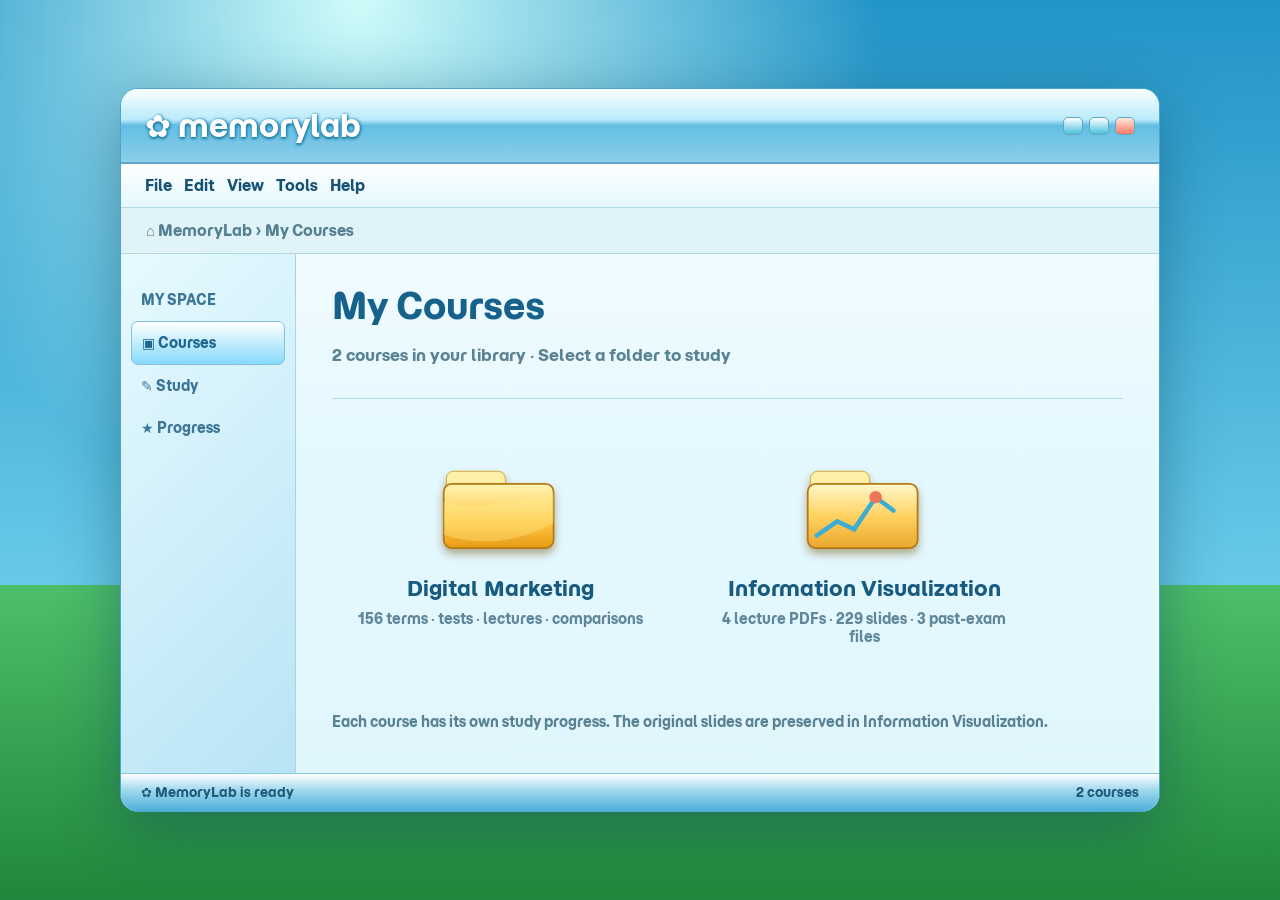
==== commit d4bb1d87: "Publish two-course MemoryLab with slides and past exams" ====
--- a/index.html
+++ b/index.html
@@ -1,557 +1,3 @@
-<!DOCTYPE html><html lang="en"><head><meta charset="UTF-8"><meta name="viewport" content="width=device-width, initial-scale=1"><meta name="theme-color" content="#6bbddd"><title>MemoryLab — Digital Marketing Mastery</title><style>@import url('https://fonts.googleapis.com/css2?family=Momo+Trust+Display:wght@400&display=swap');
-:root{--bg:#f5f5f0;--ink:#202723;--muted:#848b85;--line:#e6e8e0;--green:#315e47;--lime:#d8f37c;--cream:#fffefa}*{box-sizing:border-box}body{margin:0;background:var(--bg);color:var(--ink);font:14px 'DM Sans',Arial,sans-serif}button,input,select,textarea{font:inherit}button{cursor:pointer}#app{display:flex;min-height:100vh}aside:first-child{width:254px;flex-shrink:0;background:#1d392c;color:#f4faef;display:flex;flex-direction:column;padding:30px 16px;position:sticky;top:0;height:100vh}.brand{display:flex;gap:12px;align-items:center;padding:8px 12px 55px;font:400 22px Manrope,sans-serif;letter-spacing:-1px}.brand span:not(.brandmark){color:#d8f37c}.brand small{display:block;font:400 9px 'DM Sans',sans-serif;letter-spacing:2px;margin-top:5px;color:#97b49c}.brandmark{width:40px;height:40px;display:grid;place-items:center;background:var(--lime);color:#213d2d;border-radius:13px;font-size:24px}.sideLabel,.miniLabel{font-size:10px;letter-spacing:2px;color:#93af9c;font-weight:400;padding:0 15px;margin-bottom:16px}nav{display:grid;gap:5px}.nav{width:100%;border:0;background:none;color:#b6c9ba;text-align:left;border-radius:9px;padding:13px;display:flex;align-items:center;gap:14px;font-weight:400}.nav.on,.nav:hover{background:#375b43;color:#fff}.ni{font-size:21px;display:inline-block;width:24px;text-align:center;color:#d4edb2}.sideFoot{margin-top:auto;padding:22px 15px 5px;border-top:1px solid #476250}.sideFoot .miniLabel{padding:0;margin:0 0 14px}.sideFoot strong{font-size:16px}.sideFoot small{color:#b4cdb8;display:block;margin-top:12px}.meter{height:6px;background:#e6ebdd;border-radius:20px;overflow:hidden;margin-top:17px}.meter span{background:#85bb75;display:block;height:100%;border-radius:20px}.sideFoot .meter{background:#476650}.sideFoot .meter span{background:var(--lime)}main{width:calc(100% - 254px);padding:42px clamp(24px,4vw,76px) 80px;max-width:1700px;margin:auto}header{display:flex;justify-content:space-between;gap:25px;margin-bottom:35px;align-items:center}.eyebrow,.tinyLabel{font-size:10px;letter-spacing:1.8px;font-weight:400;color:#7c927c}h1,h2,h3,p{margin-top:0}h1{font:400 clamp(30px,3.1vw,45px) Manrope,sans-serif;letter-spacing:-2px;line-height:1.2;margin:10px 0}.sub{font-size:14px;color:#7e847c;margin:0}.headerRight{display:flex;align-items:center;gap:20px}.datepill{font-size:11px;color:#64806b;background:#e4f0e1;border-radius:30px;padding:12px;white-space:nowrap}.selectWrap{display:flex;flex-direction:column;gap:6px}.selectWrap label{font-size:10px;color:#8a9287;letter-spacing:1.4px;font-weight:400}.selectWrap select{min-width:190px;background:#fff;border:1px solid var(--line);padding:11px;border-radius:9px;color:#33463b}.stats{display:grid;grid-template-columns:repeat(4,1fr);gap:14px;margin-bottom:35px}.stat{background:#fff;border:1px solid var(--line);padding:24px;border-radius:14px}.statTitle{font-size:10px;letter-spacing:1.3px;font-weight:400;color:#8a9489}.stat strong{display:block;font:400 38px Manrope,sans-serif;letter-spacing:-2px;margin:8px 0 2px}.stat em{font-style:normal;font-size:20px;color:#bbc2b7}.stat p{font-size:12px;color:#999e96;margin:0}.secHead{display:flex;align-items:center;justify-content:space-between;margin:25px 0 18px}.secHead h2{font:400 18px Manrope,sans-serif;letter-spacing:-.7px;margin:0}.secHead span{letter-spacing:1.6px;font-size:10px;color:#a0a89e;font-weight:400}.mainGrid{display:grid;grid-template-columns:1.8fr 1fr;gap:24px}.modeGrid{display:grid;grid-template-columns:repeat(2,1fr);gap:12px}.modeTile{text-align:left;display:flex;flex-direction:column;align-items:flex-start;min-height:202px;border:1px solid var(--line);border-radius:13px;background:#fff;padding:22px;transition:.15s}.modeTile:hover,.module:hover{border-color:#8aae83;transform:translateY(-2px);box-shadow:0 8px 24px #213d2d0c}.modeTile .icon{font-size:27px;color:#477352;margin-bottom:18px}.modeTile b{font:400 18px Manrope,sans-serif;margin-bottom:7px}.modeTile span:not(.icon){font-size:12px;line-height:1.6;color:#818a80}.modeTile small{margin-top:auto;padding-top:17px;color:#46805e;font-size:10px;font-weight:400;letter-spacing:1px}.panel{background:#fff;border:1px solid var(--line);border-radius:14px;padding:24px}.note .secHead{margin:0 0 22px}.note p{line-height:1.75;font-size:13px;color:#6d796f}.note .steps{display:grid;gap:15px;margin:25px 0}.steps>div{display:flex;align-items:center;gap:12px;font-weight:400;font-size:12px}.steps i{font-style:normal;background:#e6f0df;color:#447151;width:28px;height:28px;border-radius:100%;display:grid;place-items:center}.note .muted{font-size:11px;color:#a1a7a0}.moduleGrid{display:grid;grid-template-columns:repeat(4,1fr);gap:13px}.module{border:1px solid var(--line);border-radius:12px;background:#fff;min-height:140px;padding:18px;text-align:left;transition:.15s}.moduleTop{display:flex;justify-content:space-between;gap:5px;font-size:10px;color:#9aa59b;font-weight:400;letter-spacing:.7px}.module h3{font:400 13px/1.5 Manrope,sans-serif;margin:18px 0;height:37px}.module .meter{margin-top:0}.bottomButtons{display:flex;gap:10px;flex-wrap:wrap;margin-top:25px}.ghost,.miniButton{background:#fff;border:1px solid var(--line);color:#4b654e;padding:11px 15px;border-radius:9px;font-weight:400;font-size:12px}.danger{color:#ad6767}.studyTools{display:flex;align-items:center;gap:10px;margin-bottom:18px}.pill{background:#e4ede0;border-radius:40px;padding:11px 15px;font-size:11px;color:#466c4c;font-weight:400;letter-spacing:1px}.spacer{flex:1}.studyLayout{display:grid;grid-template-columns:minmax(0,1fr) 250px;gap:20px}.bigCard{background:#fff;border:1px solid var(--line);padding:40px 45px;border-radius:15px;min-height:465px}.cardMeta{display:flex;justify-content:space-between;color:#8c998d;letter-spacing:1.5px;font-size:10px;font-weight:400;margin-bottom:37px}.bigCard h2{font:400 clamp(27px,3vw,39px)/1.2 Manrope,sans-serif;letter-spacing:-1.4px;margin:12px 0 26px}.answerText{display:grid;gap:23px}.answerText p{font-size:14px;line-height:1.8;margin:8px 0 0;white-space:pre-line}.answerText .tinyLabel{color:#719076}.source{font-size:11px;color:#a2aaa1}.cardActions{margin-top:30px;border-top:1px solid var(--line);padding-top:25px}.gradeBtns{display:flex;gap:10px;flex-wrap:wrap;margin-top:25px}.gradeBtns button{border:1px solid #e5e8df;background:#fff;border-radius:10px;display:flex;align-items:center;gap:10px;padding:14px 18px;font-weight:400;color:#526454}.gradeBtns button small{display:block;color:#99a499;font-size:10px;font-weight:400}.gradeBtns .again{background:#fff4ee;color:#a65539}.gradeBtns .hard{background:#fffbed;color:#917d39}.gradeBtns .good{background:#e9f6dc;color:#3b6b43}.studyAside{background:#eaf0e7;padding:26px;border-radius:14px;height:fit-content}.studyAside .tinyLabel{font-size:9px}.studyAside h3{font:400 15px/1.5 Manrope,sans-serif;margin:12px 0}.studyAside p{color:#76887a;font-size:12px;line-height:1.7}.asideRule{border-top:1px solid #d6dfd2;margin:22px 0}.tip{background:#fff;padding:17px;border-radius:10px}.tip b{font-size:10px;letter-spacing:1px;color:#50835d}.tip p{margin:10px 0 0}.pager{display:flex;align-items:center;justify-content:space-between;gap:10px;margin:15px 0}.pager button{border:0;background:none;color:#42664e;font-weight:400;padding:10px}.pager button:disabled{opacity:.25}.pager span{font-size:11px;color:#a0a9a0;text-align:center}.primary{border:0;background:#315e47;color:#fff;border-radius:10px;padding:15px 23px;font-weight:400;margin-top:20px}.prompt{color:#77877b;line-height:1.7}.hiddenHint{border:1px dashed #d8e2d5;background:#f8faf6;padding:35px;text-align:center;color:#a0aba0;border-radius:10px;margin-top:30px}.options{display:grid;gap:11px}.option{border:1px solid var(--line);padding:19px;text-align:left;border-radius:10px;background:#fafbf8;line-height:1.6;color:#344b39}.option:not(:disabled):hover{border-color:#6ca476;background:#f0f7ed}.option.correct{background:#e4f5e3;border-color:#73b47b}.option.incorrect{background:#fce7df;border-color:#e2a095}.resultLine{margin:24px 0;color:#3e6c48;font-weight:400}.options+.answerText{margin-top:25px}textarea{width:100%;min-height:215px;border:1px solid #dce6d9;border-radius:10px;padding:20px;resize:vertical;line-height:1.6;background:#fdfefa;outline-color:#75a97c}.wordcount{text-align:right;font-size:11px;color:#9aab9c;margin-top:8px}.comparison{border-top:1px solid var(--line);margin-top:25px;padding-top:25px}.comparison h3{font-size:16px}.libraryTop{display:flex;gap:20px;align-items:center;margin-bottom:18px}.libraryTop input{flex:1;min-width:0;border:1px solid var(--line);padding:17px;border-radius:10px;outline-color:#6a9b73}.libraryTop span{color:#8e9b8e;font-size:12px}.libraryList{display:grid;gap:9px}details{border:1px solid var(--line);background:#fff;border-radius:10px}summary{cursor:pointer;display:flex;align-items:center;gap:20px;padding:20px;list-style:none}summary::-webkit-details-marker{display:none}.termNum{font-size:11px;font-weight:400;color:#a8b2a8}.termName{font:400 15px Manrope,sans-serif;flex:1}.termName small{display:block;margin-top:7px;font:400 10px 'DM Sans',sans-serif;letter-spacing:1px;color:#a1aaa0}.stage{color:#999;background:#f1f2ef;padding:8px 10px;border-radius:30px;font-size:9px;font-weight:400}.stage.mastered{color:#4c8856;background:#e5f3df}.chev{color:#9aab9b}.detail{padding:0 30px 30px 56px;border-top:1px solid var(--line)}.detail .answerText{margin-top:25px}.detail button{margin-top:24px}.empty{padding:60px;text-align:center;background:#fff;border-radius:12px}@media(max-width:1100px){.stats{grid-template-columns:repeat(2,1fr)}.mainGrid{grid-template-columns:1fr}.moduleGrid{grid-template-columns:repeat(2,1fr)}.headerRight{flex-direction:column;align-items:end}.studyLayout{grid-template-columns:1fr}.studyAside{display:none}}@media(max-width:680px){#app{display:block}aside:first-child{position:static;width:auto;height:auto;padding:12px}.brand{padding:6px 10px 12px}.sideLabel,.sideFoot{display:none}nav{display:flex;overflow-x:auto;gap:5px}.nav{white-space:nowrap;width:auto;padding:9px;font-size:11px}.ni{display:none}main{width:100%;padding:23px 15px 50px}header{align-items:flex-start;flex-direction:column}.headerRight{width:100%;flex-direction:row;justify-content:space-between}.datepill{font-size:9px}.stats,.modeGrid,.moduleGrid{grid-template-columns:1fr 1fr}.stat{padding:16px}.stat strong{font-size:28px}.modeTile{padding:16px;min-height:190px}.bigCard{padding:25px 20px}.studyTools{flex-wrap:wrap}.pager span{display:none}.stage{font-size:8px}.termName{font-size:13px}.libraryTop{flex-direction:column;align-items:stretch}.detail{padding:0 20px 20px}.cardMeta{margin-bottom:25px}}@media(max-width:390px){.stats,.modeGrid,.moduleGrid{grid-template-columns:1fr}.headerRight{flex-direction:column;align-items:start}}
-
-.studyTools .pill+ .pill{margin-left:8px} #examWriting{min-height:260px;width:100%}
-
-.askbox{margin:22px 0 10px;padding:20px;border:1px solid #dbe4d8;background:#f4f8ed;border-radius:18px}.askhead{display:flex;gap:9px;align-items:center;margin-bottom:7px}.askhead strong{font:400 17px Manrope,sans-serif}.askbox .asksub{color:#566a59;font-size:12px;line-height:1.5;margin:0 0 12px}.askrow{display:flex;gap:8px}.askrow input{flex:1;min-width:0;border:1px solid #cbd9c9;border-radius:10px;padding:12px;background:#fff;color:#202723}.askrow button{border:0;border-radius:10px;background:#315e47;color:white;padding:10px 15px;font-weight:400}.askreply{white-space:pre-wrap;line-height:1.75;margin-top:14px;border-top:1px solid #dce4da;padding-top:14px;color:#20372a}.askchips{display:flex;flex-wrap:wrap;gap:6px;margin-bottom:12px}.askchips button{border:1px solid #cedccc;background:white;color:#315e47;padding:7px 10px;border-radius:16px;font-size:11px}.askstatus{font-size:11px;color:#68776c;margin-top:8px}.askbox[aria-busy=true] .askrow button{opacity:.65}
-@media(max-width:650px){.askrow{flex-direction:column}.askrow button{padding:12px}}
-
-.lectureIntro{max-width:850px;color:var(--muted,#657067);line-height:1.6}
-.lectureGrid{display:grid;grid-template-columns:repeat(auto-fit,minmax(230px,1fr));gap:14px;margin:20px 0}
-.lectureTile,.clusterTile{cursor:pointer;text-align:left;width:100%;border:1px solid #d8e4dc;background:#fff;border-radius:16px;padding:20px;color:#1d392c;transition:transform .14s,border-color .14s}
-.lectureTile:hover,.clusterTile:hover{transform:translateY(-2px);border-color:#68a581}
-.lectureTile strong,.clusterTile strong{display:block;font-size:18px;margin:8px 0}
-.lectureTile small,.clusterTile small{font-size:12px;color:#65796d}
-.lectureTile p,.clusterTile p{font-size:13px;color:#50655a;line-height:1.5;margin:9px 0 0}
-.lectureCrumb{display:flex;gap:10px;align-items:center;flex-wrap:wrap;margin-bottom:20px}
-.lectureCrumb button{border:1px solid #cbdccc;background:#fff;border-radius:9px;padding:9px 13px;cursor:pointer}
-.lecturePlayer{background:#fff;border:1px solid #d8e4dc;border-radius:20px;padding:22px;max-width:950px}
-.lectureControls{display:flex;gap:10px;flex-wrap:wrap;align-items:center;margin:18px 0}
-.lectureControls button,.lectureControls select{border:1px solid #c9dccc;background:#f6faf7;border-radius:10px;padding:11px 13px;font:inherit;cursor:pointer;color:#1d392c}
-.lectureControls button.primary{background:#254b35;color:#fff;border-color:#254b35}
-.lectureTranscript{margin-top:25px;max-height:470px;overflow:auto;border-top:1px solid #e3eae5;padding-top:13px}
-.lectureSegment{padding:13px 15px;border-left:3px solid transparent;line-height:1.7;color:#334a3a;white-space:pre-line}
-.lectureSegment.active{border-left-color:#4d9872;background:#f1f8f3}
-.lectureSegment b{color:#244a35}
-.lectureStatus{font-size:13px;color:#566c5d}
-.lectureTerms{display:flex;flex-wrap:wrap;gap:8px;margin-top:14px}
-.lectureTerms button{background:#ecf5ee;color:#22452f;border:0;border-radius:999px;padding:8px 12px;cursor:pointer}
-
-
-/* MemoryLab — Frutiger Aero interface skin. Layout and application logic preserved. */
-:root{--bg:#78b5df;--ink:#174e70;--muted:#5a8ea7;--line:#9ecbdf;--green:#14759e;--lime:#a6ed77;--cream:#f6fdff}
-html{background:#60a6d1}
-body{background:linear-gradient(180deg,#118acd 0%,#8cdbec 46%,#d8f7f9 67%,#63ba4d 68%,#218f41 100%) fixed;color:#1c5879;font-family:'Momo Trust Display',Tahoma,Arial,sans-serif}
-body:before{content:'';position:fixed;inset:0;pointer-events:none;background:radial-gradient(ellipse at 85% 7%,#ffffffa6,transparent 38%),radial-gradient(ellipse at 15% 85%,#d9ff9b55,transparent 45%);z-index:0}
-#app{position:relative;z-index:1;width:min(1470px,calc(100% - 56px));margin:26px auto 35px;min-height:calc(100vh - 65px);border:1px solid #e8ffff;border-radius:19px 19px 16px 16px;overflow:hidden;box-shadow:0 0 0 2px #248cbd,0 0 0 4px #ffffff9c,0 22px 65px #04546f66;background:#eafaff;align-items:stretch}
-#app>aside:first-child{width:236px;height:auto;min-height:calc(100vh - 65px);position:relative;top:auto;display:flex;flex-direction:column;gap:0;padding:0 11px 12px;background:linear-gradient(90deg,#b7e0f0,#d8f5ff 53%,#a8d6eb);border-right:1px solid #7fbcd6;color:#245f80;box-shadow:inset -2px 0 #ffffff75}
-.brand{position:relative;margin:0 -11px 22px;padding:17px 16px 17px;height:85px;background:linear-gradient(180deg,#faffff 0%,#dcfaff 17%,#92d9ef 58%,#4caacc 100%);border-bottom:1px solid #5eabc9;color:white;text-shadow:0 2px 3px #155a84,0 -1px #fff;font:400 24px 'Trebuchet MS',Tahoma,sans-serif;letter-spacing:-1.2px}
-.brand:after{content:'';position:absolute;left:0;right:0;bottom:-31px;height:30px;background:linear-gradient(180deg,#f6fdff,#d6f0f9);border-bottom:1px solid #a3d3e4;pointer-events:none}
-.brand span:not(.brandmark){color:white}.brand small{font:400 9px Tahoma,sans-serif;color:#176a8e;letter-spacing:1.2px;text-shadow:0 1px #fff}
-.brandmark{width:38px;height:38px;background:linear-gradient(#fff,#ddf8ff 55%,#68bfe2);border-radius:50%;color:#1a80b5;border:1px solid #fff;box-shadow:0 2px 4px #287a9b80,inset 0 2px 2px #fff;font-size:23px}
-.sideLabel,.miniLabel{color:#4a8baa;font-size:10px;letter-spacing:1px}.sideLabel{padding:10px 8px 6px;margin-bottom:9px}
-nav{gap:5px}.nav{color:#306987;border:1px solid transparent;border-radius:6px;padding:11px 10px;font-weight:400;text-shadow:0 1px #fff;font-size:13px}.nav.on,.nav:hover{background:linear-gradient(#f8ffff,#b3e8fa 52%,#79c7e8);border-color:#76b9d6;box-shadow:inset 0 1px #fff,0 2px 5px #4b9cb34d;color:#155d84}.ni{color:#2482b1}
-.sideFoot{border-top:1px solid #91c1d5;color:#235d7b}.sideFoot small{color:#467b92}.sideFoot .meter{background:#97cbd9}.sideFoot .meter span{background:linear-gradient(#dcff8d,#5ed34d)}
-main{width:calc(100% - 236px);max-width:none;margin:0;position:relative;padding:119px clamp(24px,3vw,48px) 76px;background:linear-gradient(120deg,#f9ffff 0%,#edfbff 47%,#dff4fc 100%);min-height:100vh}
-main:before{content:'File     Edit     View     Tools     Help';white-space:pre;position:absolute;top:0;left:0;right:0;height:33px;line-height:33px;padding:0 26px;font:400 13px/33px Tahoma,sans-serif;color:#22648a;background:linear-gradient(#fff,#e4f8ff);border-bottom:1px solid #acd1e2;box-shadow:0 1px #fff}
-main:after{content:'⌂  MemoryLab  ›  My Courses';position:absolute;top:34px;left:0;right:0;padding:0 26px;height:43px;line-height:43px;background:linear-gradient(#f6fdff,#ccebf9);border-bottom:1px solid #a4ccdf;color:#4c86a3;font-size:13px;font-weight:400;text-shadow:0 1px #fff}
-header{margin-bottom:26px}h1,h2,h3{color:#1b628a;font-family:'Momo Trust Display',Tahoma,Arial,sans-serif;letter-spacing:-.6px}h1{font-weight:400;font-size:clamp(30px,3vw,43px);letter-spacing:-1.4px}.eyebrow,.tinyLabel{color:#468aae}.sub,.lectureIntro{color:#5b8ea5}
-.datepill,.pill,.stage{color:#226487;background:linear-gradient(#fff,#d7f0fb);border:1px solid #9ac9dd;border-radius:8px;box-shadow:inset 0 1px #fff}
-.selectWrap select,.ghost,.miniButton,.pager button,.lectureControls button,.lectureControls select,.lectureCrumb button{color:#1a668a;background:linear-gradient(#fff,#e9f9ff 45%,#bde8f6);border:1px solid #85bed6;box-shadow:inset 0 1px #fff,0 2px 3px #4b98b522;border-radius:6px}
-.selectWrap label,.statTitle,.moduleTop,.cardMeta{color:#518ca8}.stat,.panel,.modeTile,.module,.bigCard,.studyAside,.lecturePlayer,.lectureTile,.clusterTile,details,.empty{background:linear-gradient(153deg,#fff 0%,#f5fdff 40%,#e2f5fc 100%);border:1px solid #a2d1e3;border-radius:9px;box-shadow:inset 0 1px #fff,0 3px 8px #3d98be24}
-.stat{border-top:4px solid #8ed3ed}.stat strong{color:#196a96;font-family:'Momo Trust Display',Tahoma,Arial,sans-serif}.stat p,.modeTile span:not(.icon),.note p,.studyAside p,.lectureTile p,.clusterTile p{color:#55849b}.modeTile:hover,.module:hover,.lectureTile:hover,.clusterTile:hover{border-color:#50a6cf;box-shadow:0 5px 16px #3789ac45;background:linear-gradient(#fff,#d4f3ff);transform:translateY(-1px)}
-.modeTile b,.module h3,.secHead h2,.bigCard h2,.studyAside h3,.termName{font-family:'Momo Trust Display',Tahoma,Arial,sans-serif;color:#1b638b}.modeTile .icon,.modeTile small{color:#2283b7}.steps i{color:#1b729f;background:linear-gradient(#fff,#b4e4f9);border:1px solid #9acbdc}
-.primary,.askrow button,.lectureControls button.primary{background:linear-gradient(180deg,#d8ffb0 0%,#83e46d 44%,#30b342 55%,#60d846 100%);color:#fff;text-shadow:0 1px 2px #196f32;border:1px solid #46a43d;box-shadow:inset 0 2px 1px #fff8,0 2px 6px #348f4980;border-radius:8px}
-.primary:hover,.askrow button:hover,.lectureControls button.primary:hover{filter:brightness(1.06)}
-.studyAside{background:linear-gradient(#e4f7ff,#c9ecfa)}.tip,.hiddenHint,.option,.askbox,.lectureControls button,.askchips button{background:linear-gradient(#fff,#e8f9ff);border:1px solid #a9d3e4;color:#245f80}
-.option:not(:disabled):hover{background:#d7f2ff;border-color:#58aed0}.option.correct{background:#d5facd;border-color:#71be6b}.option.incorrect{background:#ffe3e1;border-color:#d89c9c}
-.bigCard,.lecturePlayer{box-shadow:inset 0 2px #fff,0 4px 12px #3989ae26}.answerText p,.lectureSegment{color:#365f77}.studyTools .pill{border-radius:6px}.meter{background:#bfdfed}.meter span{background:linear-gradient(#d6ff8c,#54c85a)}
-.libraryTop input,.askrow input,textarea{background:#fff;border:1px solid #90c4db;border-radius:6px;color:#224f69;box-shadow:inset 0 1px 3px #a7d3df5c;outline-color:#46a5cd}
-.stage.mastered{background:#d6facd;color:#367a37}.gradeBtns .good{background:#d3f5d0}.askbox{background:linear-gradient(#f7feff,#d8f2fd);border-color:#8cc7e1}.askreply{color:#255d7b;border-color:#b7d9e8}.lectureSegment.active{background:#d6f1fe;border-left-color:#42a4d3}.lectureTerms button{background:linear-gradient(#fff,#c1e9fa);color:#266485;border:1px solid #9bcddc}
-@media(max-width:680px){#app{width:calc(100% - 18px);margin:10px auto;display:block;min-height:auto}#app>aside:first-child{width:100%;min-height:unset;padding:0 9px 10px;position:relative;border-right:0;border-bottom:1px solid #74afd0}.brand{height:64px;padding:8px 15px 10px;margin:0 -9px 10px}.brand:after{display:none}nav{display:flex;overflow-x:auto}.nav{flex:0 0 auto;font-size:11px}main{width:100%;padding:116px 15px 45px;min-height:70vh}main:before{font-size:11px}main:after{font-size:11px}.sideFoot,.sideLabel{display:none}.studyLayout{grid-template-columns:1fr}}
-
-
-/* Momo Trust Display uses its single native regular weight. */
-body,button,input,textarea,select,option{font-family:'Momo Trust Display',Tahoma,Arial,sans-serif}
-
-/* Momo Trust Display: native regular weight only — no synthetic bold. */
-html, body, button, input, select, textarea, h1, h2, h3, h4,
-nav, summary, label, strong, b, .nav, .module h3, .termName {
-  font-family: 'Momo Trust Display', Tahoma, Arial, sans-serif;
-  font-weight: 400 !important;
-  font-synthesis: none;
-}
-strong, b { font-weight: 400 !important; }
-
-/* MemoryLab readability & hierarchy refinement — Frutiger Aero, not flat UI */
-:root{--reading:#193849;--heading:#084b76;--secondary:#34596d;--annotation:#436c81;--aero-border:#88b9d1}
-body{color:var(--reading)}
-main{background:linear-gradient(135deg,#fbffff 0%,#f1fbff 48%,#e3f5fa 100%)}
-h1{color:#06446e!important;font-size:clamp(34px,3.3vw,48px);line-height:1.13;text-shadow:0 1px #fff}
-h2,h3{color:#12577b!important}header .eyebrow{color:#316b8a;font-size:11px;letter-spacing:1.4px}header .sub{color:#35596e;font-size:14px;line-height:1.6;max-width:760px}
-.secHead{padding-bottom:10px;border-bottom:2px solid #a8d2e3}.secHead h2{color:#104e76!important;font-size:21px}.secHead span{color:#496c7d}
-/* Large reading areas should feel like paper sitting inside the glass window. */
-.bigCard{background:linear-gradient(170deg,#ffffff 0%,#ffffff 66%,#f0faff 100%);border-color:#9ac3d7;box-shadow:inset 0 2px #fff,0 5px 15px #3f90ac24}
-.bigCard h2{font-size:clamp(29px,3vw,41px);line-height:1.2;color:#0a466d!important}
-.answerText{gap:27px}.answerText p{color:#213e50;font-size:15px;line-height:1.85;max-width:82ch}
-.answerText .tinyLabel,.tinyLabel{color:#2c6a89;font-size:11px;letter-spacing:1.3px}
-.source,.muted,.prompt,.wordcount{color:#4b6777!important}
-.cardMeta{color:#406c83;font-size:11px;letter-spacing:1.1px;border-bottom:1px solid #d9e8ee;padding-bottom:12px;margin-bottom:26px}
-/* Components get distinct personalities instead of identical blue cards. */
-.stat{background:linear-gradient(165deg,#fff,#f0fcff);border-top:4px solid #4eafd4}.stat:nth-child(2){border-top-color:#3bba85;background:linear-gradient(160deg,#fff,#f0fff7)}.stat:nth-child(3){border-top-color:#e7b65e;background:linear-gradient(165deg,#fff,#fff9ed)}.stat:nth-child(4){border-top-color:#8d9fd7;background:linear-gradient(160deg,#fff,#f3f4ff)}
-.statTitle{color:#315e76;font-size:11px}.stat strong{color:#104c72;font-size:39px}.stat p{color:#3f6275;font-size:12px}
-.modeTile{background:linear-gradient(145deg,#ffffff 0%,#f0fbff 92%);border-color:#9dcddd;border-top:3px solid #69badc}.modeTile:nth-child(2){border-top-color:#70bd9a}.modeTile:nth-child(3){border-top-color:#e2be77}.modeTile:nth-child(4){border-top-color:#a2a0de}
-.modeTile b{color:#124d70;font-size:19px}.modeTile span:not(.icon){color:#355568;font-size:13px;line-height:1.6}.modeTile small{color:#24658b;font-size:10px}
-.note.panel{background:linear-gradient(150deg,#fbfffc,#e9f7ee);border-color:#9fcbbb}.note p{color:#2c5149;font-size:13px}.note .muted{color:#486b60!important}.steps>div{color:#264d45}.steps i{background:linear-gradient(#f9fff4,#bfe7cb);color:#286549;border-color:#93c3a4}
-.module{background:linear-gradient(165deg,#fff,#f2fbff);border-left:4px solid #90c9e5}.module:nth-child(4n+2){border-left-color:#90cbb4}.module:nth-child(4n+3){border-left-color:#eac789}.module:nth-child(4n){border-left-color:#adaadd}.moduleTop{color:#3c6881}.module h3{color:#194e72!important;font-size:14px}
-.studyAside{background:linear-gradient(#e9f9ff,#d6edf5);border:1px solid #9cc9db;box-shadow:inset 0 1px #fff}.studyAside h3{color:#135174!important}.studyAside p{color:#2f5569;font-size:13px}.tip{background:#fffef7;border:1px solid #e0d6ae}.tip p{color:#3b5260}
-/* Glossary: stronger headings, readable details, clear open/closed contrast. */
-.libraryList details{background:#fff;border-color:#a7cada;box-shadow:0 2px 4px #438eb014}.libraryList details[open]{border-color:#6daed0;background:linear-gradient(#f1fbff,#fff 95px);box-shadow:0 5px 13px #378baa24}
-.libraryList summary:hover{background:#ebf8fe}.termName{color:#123f63!important;font-size:16px}.termName small{color:#416d80;font-size:11px}.termNum{color:#3a708a}.stage{color:#28566f}.detail{background:#fff;border-top-color:#c5e0ec}.detail .answerText p{color:#1a3c50}
-/* Forms & practice feedback */
-.option{background:#fff;color:#233f51;border:1px solid #a6c6d8;font-size:14px}.option:hover{color:#0f507b}.option.correct{color:#245d35}.option.incorrect{color:#8f3131}
-textarea,.askrow input,.libraryTop input{color:#193849;background:#fff;border-color:#83b5ce;font-size:14px}
-textarea::placeholder,.askrow input::placeholder,.libraryTop input::placeholder{color:#597586;opacity:1}
-.comparison{background:linear-gradient(#fcfffa,#edf8f2);border:1px solid #b5d8bd;padding:22px;border-radius:9px}.comparison h3{color:#235e49!important}.comparison p{color:#2a4e48}
-.askbox{background:linear-gradient(155deg,#f3fcff,#dff4ff);border-left:4px solid #3399cb}.askhead strong{color:#135779;font-size:18px}.asksub,.askreply{color:#244b60!important}.askchips button{color:#165b7d;border-color:#a4cedf}.askstatus{color:#41687a}
-/* Audio lessons: transcript is reading material; controls are chrome. */
-.lecturePlayer{background:linear-gradient(#fff,#f5fcff);border-color:#9ac4d6}.lectureSegment{color:#203f50;line-height:1.85;font-size:15px}.lectureSegment.active{color:#113c5a;background:#e8f7fe;border-left:4px solid #2c9bd0}
-.lectureTile{background:linear-gradient(150deg,#fff,#edfaff);border-left:4px solid #65add5}.clusterTile{background:linear-gradient(145deg,#fff,#f2fcf7);border-left:4px solid #7ac5a0}.lectureTile p,.clusterTile p{color:#315a6c}
-.nav{color:#245672}.nav.on{color:#073c64}.sideLabel,.miniLabel{color:#2c6989}.sideFoot small{color:#315c71}
-button:focus-visible,input:focus-visible,select:focus-visible,textarea:focus-visible,summary:focus-visible{outline:3px solid #157daa;outline-offset:3px}
-@media(max-width:680px){.answerText p{font-size:14px}.bigCard h2{font-size:30px}.secHead h2{font-size:19px}}
-
-/* One-click study prompts: no freeform typing and visibly different answer sections. */
-.askbox{border-radius:12px;padding:24px;background:linear-gradient(155deg,#f7fdff,#e6f5fd);}
-.askhead strong{font-size:21px;color:#154d72}
-.asksub{max-width:75ch;color:#335769!important;font-size:14px!important;line-height:1.65!important}
-.askchips{display:grid;grid-template-columns:repeat(2,minmax(0,1fr));gap:10px;margin:17px 0 0}
-.askchips button{min-height:48px;text-align:left;padding:12px 15px;border-radius:9px;font-size:14px;color:#174b6e;background:linear-gradient(180deg,#fff 0%,#f4fbff 48%,#d7f0ff 100%);border:1px solid #8fbdd5;box-shadow:inset 0 1px #fff,0 2px 3px #317da91c;cursor:pointer;transition:filter .12s,border-color .12s}
-.askchips button:hover,.askchips button:focus-visible{border-color:#278cc8;filter:brightness(1.015);outline:2px solid transparent}
-.askchips button[aria-pressed=true]{color:#063d61;background:linear-gradient(180deg,#dbf7ff,#ade5f9 53%,#c9f1fd);border:1px solid #309acb;box-shadow:inset 0 1px white,0 1px 6px #3588b45a}
-.askrow,.askbox [data-chat-input],.askbox [data-chat-send]{display:none!important}
-.askreply{background:#fff;border:1px solid #a5cfdf;border-left:4px solid #278fc4;border-radius:9px;margin-top:20px;padding:0 21px 4px;color:#193849!important;box-shadow:0 3px 10px #4b95bb1a;white-space:normal;line-height:1.7}
-.askreply[hidden]{display:none}
-.askAnswerTop{border-bottom:1px solid #d7e8ef;padding:18px 0 12px}
-.askAnswerTag{display:inline-block;font-size:10px;letter-spacing:1.5px;color:#436779;background:#ecf6fb;border:1px solid #bbd9e7;padding:4px 8px;border-radius:5px}
-.askAnswerTop h3{font-size:23px!important;line-height:1.3;margin:10px 0 2px;color:#0d4b70!important}
-.askAnswerSection{padding:16px 0;border-bottom:1px solid #e6f0f5}
-.askAnswerSection:last-child{border-bottom:none}
-.askAnswerSection h4{font-size:14px;letter-spacing:.15px;color:#13618a;margin:0 0 7px;font-weight:400}
-.askAnswerSection p{color:#253e4c;font-size:14px;line-height:1.75;margin:0;max-width:78ch}
-.askstatus{margin-top:14px;font-size:11px;line-height:1.5;color:#4b6d80}
-@media(max-width:650px){.askchips{grid-template-columns:1fr}.askreply{padding:0 15px 4px}.askbox{padding:16px}}
-
-/* Accessible reading, gentle navigation, and clearly separated exam answers. */
-.modelEssayAnswer{font-size:17px;line-height:1.8;white-space:pre-line;color:#1c3850;max-width:80ch;font-weight:400!important}
-html{scroll-behavior:smooth;scroll-padding-top:24px}
-body{overscroll-behavior-y:auto;-webkit-overflow-scrolling:touch}
-.lectureTranscript,.content{overscroll-behavior:contain;-webkit-overflow-scrolling:touch}
-.askreply .modelAnswer{white-space:pre-line;font-size:clamp(16px,1.25vw,20px);font-weight:400!important;line-height:1.76;letter-spacing:.004em;color:#1c3850;margin:14px 0 12px;max-width:82ch}
-.askreply .modelNote{display:block;color:#3f6881;font-weight:400!important;font-size:13px;margin-top:16px;padding-top:12px;border-top:1px solid #bad6e6}
-.askreply .askAnswerTop h3{font-weight:400!important;color:#0d4b70}
-.askreply{background:linear-gradient(180deg,#f9feff,#e9f7ff);box-shadow:inset 0 1px 0 #fff;border:1px solid #a1cadd;border-radius:14px;padding:17px 20px}
-@media(prefers-reduced-motion:reduce){html{scroll-behavior:auto!important}*,*::before,*::after{scroll-behavior:auto!important;animation-duration:.01ms!important;transition-duration:.01ms!important}}
-</style><style> .exam-review summary::marker{color:#27769a} .exam-review .modelAnswer p{font-size:14px;line-height:1.85;white-space:normal;margin:0 0 12px;color:#132c3b}.exam-review h4{color:#16456b} .exam-review b{color:#153b57} .exam-review .tinyLabel{color:#175b7a}</style><style>
-/* Comparisons: matched concepts, precise distinctions, and memory practice */
-.compareIntro{background:linear-gradient(122deg,#fafdff 0%,#def1fc 68%,#edfff3 100%);border:1px solid #8cbad2;border-radius:18px;padding:24px 27px;box-shadow:inset 0 1px 0 #fff,0 5px 16px #214b6613;margin-bottom:22px}
-.compareIntro .cmpEyebrow{font-size:11px;letter-spacing:1.3px;color:#1e5d80}
-.compareIntro h2{font-size:clamp(22px,2.5vw,29px);line-height:1.3;font-weight:400;margin:9px 0;color:#123d5c}
-.compareIntro p{color:#31576e;font-size:14px;line-height:1.75;max-width:820px;margin:8px 0}
-.compareProgress{height:7px;border-radius:30px;background:#bedde9;overflow:hidden;margin-top:14px;max-width:400px}
-.compareProgress span{display:block;height:100%;background:linear-gradient(90deg,#298ac4,#67b990);transition:width .2s}
-.compareFilters{display:flex;align-items:center;gap:7px;flex-wrap:wrap;margin:16px 0 20px}
-.compareFilters button{border:1px solid #8ebcd3;border-radius:999px;padding:9px 13px;background:linear-gradient(#fcffff,#e0f4fd);box-shadow:inset 0 1px 0 #fff;color:#154663;font-size:13px;cursor:pointer}
-.compareFilters button.active,.compareFilters button[aria-pressed=true]{background:linear-gradient(#237eaf,#125682);border-color:#135b83;color:#fff}
-.compareSectionTitle{font-weight:400;color:#0b496f;font-size:21px;margin:24px 0 14px;padding-bottom:8px;border-bottom:1px solid #a6cfe1}
-.compareCount{color:#386682;font-size:13px;margin-bottom:17px}
-.compareGrid{display:grid;grid-template-columns:repeat(auto-fit,minmax(min(100%,295px),1fr));gap:16px}
-.compareTile{text-align:left;cursor:pointer;padding:18px 19px 16px;display:flex;flex-direction:column;align-items:flex-start;min-height:212px;background:linear-gradient(160deg,#fff 0%,#e9f8ff 72%,#e5f6f3 100%);color:#183e57;border:1px solid #9ac5db;border-top:4px solid #449ed2;border-radius:14px;box-shadow:inset 0 1px 0 #fff,0 4px 12px #1b567111;transition:transform .15s,box-shadow .15s,border-color .15s;font-weight:400}
-.compareTile:hover{transform:translateY(-2px);border-color:#3988b6;box-shadow:0 9px 22px #1b567125}
-.compareTile:focus-visible{outline:3px solid #1c8abc;outline-offset:3px}
-.compareTile .cmpTopic{font-size:11px;text-transform:uppercase;letter-spacing:1px;color:#266a85}
-.compareTile h3{font-size:19px;font-weight:400;line-height:1.32;margin:10px 0;color:#0d3f63}
-.compareTile p{font-size:13px;line-height:1.65;color:#35556a;margin:0 0 17px}
-.compareTile .cmpFoot{margin-top:auto;display:flex;width:100%;justify-content:space-between;gap:12px;align-items:center;color:#135d80;font-size:12px;border-top:1px solid #c7e2ed;padding-top:11px}
-.compareTile .cmpSeen{color:#285f49}
-.compareBread{display:flex;align-items:center;flex-wrap:wrap;gap:10px;margin-bottom:20px}
-.compareBread button{background:linear-gradient(#fff,#e0f2fa);border:1px solid #7cb4d1;padding:10px 14px;border-radius:10px;color:#114a70;cursor:pointer}
-.compareBread small{color:#2a6988}
-.compareDetail{background:linear-gradient(#fff,#f2faff);border:1px solid #a3cfe5;border-radius:18px;padding:clamp(18px,3vw,34px);box-shadow:inset 0 1px #fff,0 6px 18px #0c527014}
-.compareDetail h2{font-size:clamp(24px,3vw,34px);font-weight:400;color:#113a55;line-height:1.3;margin:6px 0 9px}
-.compareDetail .cmpMeta{color:#377292;text-transform:uppercase;letter-spacing:1px;font-size:11px}
-.compareDetail .cmpLead{font-size:15px;line-height:1.8;color:#264d65;margin:14px 0 25px;max-width:92ch}
-.compareColumns{display:grid;grid-template-columns:repeat(auto-fit,minmax(min(100%,210px),1fr));gap:13px;align-items:stretch}
-.compareColumn{background:#fff;border:1px solid #b8d7e6;border-radius:12px;overflow:hidden;min-width:0}
-.compareColumn h3{font-weight:400;color:#0e4569;font-size:17px;line-height:1.35;margin:0;padding:13px 16px;background:linear-gradient(180deg,#dff3fd,#c3e5f7);border-bottom:1px solid #9ec7dd}
-.compareColumn .cmpInner{padding:15px 16px}
-.compareColumn p{font-size:14px;color:#253f50;line-height:1.75;margin:0 0 12px}
-.compareColumn details{border-top:1px solid #ddeaf2;padding-top:11px}
-.compareColumn summary{cursor:pointer;font-size:12px;color:#246a90}
-.compareColumn details p{margin-top:10px;font-size:13px;color:#416174}
-.compareColumn .cmpLink{cursor:pointer;border:1px solid #b1d1e3;background:#ecf8ff;border-radius:8px;color:#155378;padding:8px 10px;margin-top:14px;font-size:12px;display:block;width:100%;text-align:left}
-.compareBlock{margin-top:19px;border:1px solid #b8dbe5;border-radius:12px;padding:17px 19px;background:#f5fbff}
-.compareBlock strong{display:block;font-weight:400;color:#10557c;font-size:14px;margin-bottom:8px}
-.compareBlock p{line-height:1.78;color:#253f50;margin:0;font-size:14px}
-.compareBlock.cmpDifference{background:linear-gradient(130deg,#e6f5fc,#eefcf8);border-color:#8ac7d6}
-.compareBlock.cmpExample{background:#fffdf4;border-color:#e0d6a3}
-.compareBlock.cmpExample strong{color:#73551f}
-.compareRecall{border:1px solid #79b8b0;background:linear-gradient(#f4fffa,#e2f6ef);border-radius:12px;padding:18px 20px;margin-top:20px}
-.compareRecall p{color:#214b43;font-size:14px;line-height:1.65}
-.compareRecall button{cursor:pointer;padding:10px 15px;background:linear-gradient(#fff,#d9f4e8);border:1px solid #87bda8;border-radius:9px;color:#215b48}
-.compareRecall .cmpTakeaway{font-size:17px;line-height:1.6;color:#154e3a;margin:14px 0 0}
-.comparePager{margin:21px 0;display:flex;gap:12px;justify-content:space-between;flex-wrap:wrap}
-.comparePager button{background:linear-gradient(#fff,#e2f4fc);border:1px solid #9ac3da;border-radius:10px;padding:11px 16px;color:#145275;cursor:pointer}
-.comparePager button:disabled{opacity:.45;cursor:default}
-@media(max-width:700px){.compareTile{min-height:180px}.compareDetail{padding:17px}.compareColumns{grid-template-columns:1fr}.compareIntro{padding:18px}.compareBread{margin:14px 0}}
-</style><style id="memorylab-exam-browser-css">
-.examBrowseIntro{border:1px solid #8bc6df;border-left:6px solid #2588b5;background:linear-gradient(135deg,#f8feff 0%,#e3f5ff 55%,#effff0 100%);border-radius:20px;box-shadow:inset 0 1px white,0 5px 16px #174a7220;padding:22px 24px;margin:0 0 26px;color:#183f59}
-.examBrowseIntro h2{margin:8px 0 18px;color:#155980;font-size:clamp(22px,3vw,29px)}
-.examBrowseGrid{display:grid;grid-template-columns:repeat(auto-fit,minmax(225px,1fr));gap:14px;margin:16px 0}
-.examBrowseTile{text-align:left;display:flex;flex-direction:column;gap:11px;padding:22px;border:1px solid #75b5d6;border-radius:17px;background:linear-gradient(180deg,#fff 0%,#eaf8ff 75%,#d7ecfa 100%);box-shadow:inset 0 2px 0 #fff,0 4px 10px #29618421;cursor:pointer;color:#17445c;min-height:185px;transition:transform .16s ease,box-shadow .16s ease,border-color .16s ease}
-.examBrowseTile:hover,.examBrowseTile:focus-visible{transform:translateY(-3px);border-color:#137aa9;box-shadow:inset 0 2px 0 white,0 9px 20px #29618435;outline-offset:2px}
-.examBrowseTile span{font-size:12px;color:#567d93;letter-spacing:.07em}
-.examBrowseTile strong{font-size:22px;line-height:1.16;color:#0d537d;font-weight:400}
-.examBrowseTile small{font-size:14px;color:#284d5c;line-height:1.5;flex:1}
-.examBrowseTile em{font-style:normal;font-size:13px;color:#146e99}
-.examLibraryToolbar{display:grid;grid-template-columns:minmax(0,2fr) minmax(185px,1fr);gap:18px;margin:18px 0 22px}
-.examLibraryToolbar label{display:block;font-size:12px;color:#346983;margin-bottom:8px;letter-spacing:.05em}
-.examLibraryToolbar input,.examLibraryToolbar select{display:block;width:100%;min-height:46px;padding:10px 14px;color:#193d4d;background:#fff;border:1px solid #8fbcd1;border-radius:11px;box-shadow:inset 0 2px 5px #24516b10;font:inherit;font-size:16px}
-.examLibraryNotice{margin:0 0 16px;background:#f8fffd;border:1px solid #acd4c4;border-left:5px solid #56ad92;padding:18px;border-radius:12px;color:#214839}
-.examLibraryNotice b{font-size:21px;font-weight:400}.examLibraryNotice p{margin:8px 0 0;line-height:1.5}
-.examLibraryQuestion{background:#fff;border:1px solid #b1d0e0;border-radius:14px;margin:12px 0;overflow:hidden;box-shadow:0 2px 7px #174c6821;color:#183c51}
-.examLibraryQuestion[open]{border-color:#68a9c6;box-shadow:0 5px 16px #215d7b23}
-.examLibraryQuestion>summary{padding:18px 22px;cursor:pointer;display:flex;align-items:flex-start;justify-content:space-between;gap:12px;list-style:none;background:linear-gradient(180deg,#fff,#f0fbff)}
-.examLibraryQuestion>summary::-webkit-details-marker{display:none}
-.examQuestionTitle{display:flex;flex-direction:column;gap:8px;line-height:1.45}.examQuestionTitle small{color:#397e99;font-size:12px}.examQuestionTitle strong{color:#133e56;font-size:19px;font-weight:400}
-.examToggleIcon{font-size:24px;color:#397e99;transition:transform .18s}.examLibraryQuestion[open] .examToggleIcon{transform:rotate(180deg)}
-.examLibraryContent{padding:16px 22px 22px;border-top:1px solid #c5e0e9;background:#fff;color:#1c3c49;line-height:1.65}.examLibraryContent p{margin:0 0 14px}.examLibraryContent p:last-child{margin-bottom:0}
-.examLibraryOptions{display:grid;gap:8px;margin-bottom:18px}.examLibraryOptions>div{padding:10px 12px;background:#f2f8fc;border:1px solid #d9e9ef;border-radius:8px;color:#27485b}
-.examModelAnswer{padding:18px 20px;border-radius:12px;background:linear-gradient(140deg,#f2fff7,#e7f8f2);border:1px solid #b0dccc;border-left:4px solid #53a881}.examModelAnswer .tinyLabel{margin:0 0 12px;color:#26745b;font-size:12px}.examModelAnswer p{color:#213f38}
-@media(max-width:720px){.examBrowseIntro{padding:16px}.examBrowseTile{min-height:unset}.examLibraryToolbar{grid-template-columns:1fr}.examLibraryQuestion>summary{padding:14px}.examLibraryContent{padding:14px}}
-@media(prefers-reduced-motion:reduce){.examBrowseTile,.examToggleIcon{transition:none!important}}
-</style>
-</head><body><div id="app"></div><script>window.TERMS=[{"id":0,"term":"Marketing","lecture":"Lecture 1 · Marketing, technology and change","page":1,"definition":"The activity of creating, communicating and delivering value. Marketing begins with value, and advertising is only one of the many things marketing does.","explanation":"The starting point is the value offered to the customer, not the advertisement used to promote it. Research, segmentation, product development, pricing, distribution, branding, content, service and customer relationships are all marketing activities. A campaign cannot compensate for an offer that does not create value for the people it is meant to serve.\n\nA company that only focuses on promotion can attract visitors without giving them a reason to buy or return. Value, pricing, availability and customer experience must work together.","example":"Real-world example: Patagonia accepts eligible used clothing through its trade-in program and gives customers credit. That decision involves the product, pricing, service and customer relationship—not merely an advert. It shows marketing creating value before and after a sale.","full":"Marketing is the process of creating, communicating and delivering value to customers. It includes far more than advertising. The starting point is the value offered to the customer, not the advertisement used to promote it. Research, segmentation, product development, pricing, distribution, branding, content, service and customer relationships are all marketing activities. A campaign cannot compensate for an offer that does not create value for the people it is meant to serve.\n\nConsider IKEA deciding how to design a compact wardrobe, price it affordably, make it available online and in stores, and provide understandable assembly instructions. These decisions collectively create customer value. A beautiful Instagram advertisement could attract attention, but it cannot rescue a wardrobe that does not fit the intended customer's needs. Marketing therefore begins before promotion and continues after purchase.\n\nA company that only focuses on promotion can attract visitors without giving them a reason to buy or return. Value, pricing, availability and customer experience must work together.","category":"MARKETING FUNDAMENTALS","study":{"simple":"The starting point is the value offered to the customer, not the advertisement used to promote it. Research, segmentation, product development, pricing, distribution, branding, content, service and customer relationships are all marketing activities.","why":"A company that only focuses on promotion can attract visitors without giving them a reason to buy or return. Value, pricing, availability and customer experience must work together. These decisions collectively create customer value. A beautiful Instagram advertisement could attract attention, but it cannot rescue a wardrobe that does not fit the intended customer's needs.","example":"Patagonia accepts eligible used clothing through its trade-in program and gives customers credit. That decision involves the product, pricing, service and customer relationship—not merely an advert. It shows marketing creating value before and after a sale.","exam":"Marketing is the process of creating, communicating and delivering value to customers. It includes far more than advertising. The starting point is the value offered to the customer, not the advertisement used to promote it. Research, segmentation, product development, pricing, distribution, branding, content, service and customer relationships are all marketing activities. A campaign cannot compensate for an offer that does not create value for the people it is meant to serve.\n\nConsider IKEA deciding how to design a compact wardrobe, price it affordably, make it available online and in stores, and provide understandable assembly instructions. These decisions collectively create customer value. A beautiful Instagram advertisement could attract attention, but it cannot rescue a wardrobe that does not fit the intended customer's needs. Marketing therefore begins before promotion and continues after purchase.\n\nA company that only focuses on promotion can attract visitors without giving them a reason to buy or return. Value, pricing, availability and customer experience must work together."},"exampleType":"real","exampleSource":"https://www.patagonia.com/trade-in/"},{"id":1,"term":"Advertising","lecture":"Lecture 1 · Marketing, technology and change","page":1,"definition":"Paid communication. It is one marketing activity among many, and it exists both online and offline.","explanation":"Advertising is a specific communication activity within the wider field of marketing. Paying for a social media ad, a search ad or a billboard is advertising; developing the offer, setting its price and serving customers are also marketing, but are not themselves advertising. The defining feature is the paid communication, not whether the channel is digital.\n\nBuying attention can introduce a product to new customers, but the exposure itself does not show whether the product delivered value or produced sales.","example":"Illustrative example: Imagine seeing a paid poster for a neighbourhood bakery at a bus stop. The bakery is paying to place a message in front of passers-by: that's advertising, whether the poster is printed or digital.","full":"Advertising is paid communication used to present a message to an audience. It is one activity within marketing, not the whole discipline. Advertising is a specific communication activity within the wider field of marketing. Paying for a social media ad, a search ad or a billboard is advertising; developing the offer, setting its price and serving customers are also marketing, but are not themselves advertising. The defining feature is the paid communication, not whether the channel is digital.\n\nImagine Nike buys an Instagram ad promoting a particular running shoe. The payment for that placement is what makes it advertising; the same message shared voluntarily by a customer would not be paid advertising. The ad may create awareness, but whether the shoe meets runners' needs depends on broader marketing decisions. Reach should not be confused with value delivered.\n\nBuying attention can introduce a product to new customers, but the exposure itself does not show whether the product delivered value or produced sales.","category":"MARKETING FUNDAMENTALS","study":{"simple":"Advertising is a specific communication activity within the wider field of marketing. Paying for a social media ad, a search ad or a billboard is advertising; developing the offer, setting its price and serving customers are also marketing, but are not themselves advertising.","why":"Buying attention can introduce a product to new customers, but the exposure itself does not show whether the product delivered value or produced sales. The payment for that placement is what makes it advertising; the same message shared voluntarily by a customer would not be paid advertising. The ad may create awareness, but whether the shoe meets runners' needs depends on broader marketing decisions.","example":"Imagine seeing a paid poster for a neighbourhood bakery at a bus stop. The bakery is paying to place a message in front of passers-by: that's advertising, whether the poster is printed or digital.","exam":"Advertising is paid communication used to present a message to an audience. It is one activity within marketing, not the whole discipline. Advertising is a specific communication activity within the wider field of marketing. Paying for a social media ad, a search ad or a billboard is advertising; developing the offer, setting its price and serving customers are also marketing, but are not themselves advertising. The defining feature is the paid communication, not whether the channel is digital.\n\nImagine Nike buys an Instagram ad promoting a particular running shoe. The payment for that placement is what makes it advertising; the same message shared voluntarily by a customer would not be paid advertising. The ad may create awareness, but whether the shoe meets runners' needs depends on broader marketing decisions. Reach should not be confused with value delivered.\n\nBuying attention can introduce a product to new customers, but the exposure itself does not show whether the product delivered value or produced sales."},"exampleType":"illustrative"},{"id":2,"term":"Digital marketing","lecture":"Lecture 1 · Marketing, technology and change","page":1,"definition":"Marketing carried out in a digital environment. It applies the same fundamentals as all marketing — product, price, place and promotion — but depends on technology.","explanation":"Digital technology changes how each of the four Ps operates: products may become services, prices can be compared or adjusted rapidly, place includes search results and feeds, and promotion can travel through brands, partners and customers. It also depends on the digital environment through which people discover and interact with offers. Digital marketing is broader than paid digital advertising.\n\nCustomers move between discovery, comparison, purchase and support on digital channels. Optimising only the ad leaves gaps elsewhere in that journey.","example":"Real-world example: Spotify Wrapped turns listening data into personalized year-end stories people can view and share. It combines a digital service, customer data and communication, showing why digital marketing is more than buying online ads.","full":"Digital marketing applies the broader principles of marketing through digital technologies and channels, including product, price, place and promotion. Digital technology changes how each of the four Ps operates: products may become services, prices can be compared or adjusted rapidly, place includes search results and feeds, and promotion can travel through brands, partners and customers. It also depends on the digital environment through which people discover and interact with offers. Digital marketing is broader than paid digital advertising.\n\nSpotify illustrates the breadth of digital marketing: users discover playlists, encounter subscription plans, pay in an app and receive personalized recommendations and digital support. These touchpoints shape the experience even when no sponsored advertisement is involved. The organization must coordinate product design, price, discovery and customer relationships across connected technologies instead of treat its social ads as the entire strategy.\n\nCustomers move between discovery, comparison, purchase and support on digital channels. Optimising only the ad leaves gaps elsewhere in that journey.","category":"MARKETING FUNDAMENTALS","study":{"simple":"Digital technology changes how each of the four Ps operates: products may become services, prices can be compared or adjusted rapidly, place includes search results and feeds, and promotion can travel through brands, partners and customers. It also depends on the digital environment through which people discover and interact with offers.","why":"Customers move between discovery, comparison, purchase and support on digital channels. Optimising only the ad leaves gaps elsewhere in that journey. These touchpoints shape the experience even when no sponsored advertisement is involved. The organization must coordinate product design, price, discovery and customer relationships across connected technologies instead of treat its social ads as the entire strategy.","example":"Spotify Wrapped turns listening data into personalized year-end stories people can view and share. It combines a digital service, customer data and communication, showing why digital marketing is more than buying online ads.","exam":"Digital marketing applies the broader principles of marketing through digital technologies and channels, including product, price, place and promotion. Digital technology changes how each of the four Ps operates: products may become services, prices can be compared or adjusted rapidly, place includes search results and feeds, and promotion can travel through brands, partners and customers. It also depends on the digital environment through which people discover and interact with offers. Digital marketing is broader than paid digital advertising.\n\nSpotify illustrates the breadth of digital marketing: users discover playlists, encounter subscription plans, pay in an app and receive personalized recommendations and digital support. These touchpoints shape the experience even when no sponsored advertisement is involved. The organization must coordinate product design, price, discovery and customer relationships across connected technologies instead of treat its social ads as the entire strategy.\n\nCustomers move between discovery, comparison, purchase and support on digital channels. Optimising only the ad leaves gaps elsewhere in that journey."},"exampleType":"real","exampleSource":"https://newsroom.spotify.com/2025-12-03/2025-wrapped-user-experience/"},{"id":3,"term":"Digital advertising","lecture":"Lecture 1 · Marketing, technology and change","page":2,"definition":"Paid communication placed in digital channels. It is only one part of digital marketing.","explanation":"The lecture identifies paid search, paid social, display and programmatic advertising, and paid influencer partnerships as examples. These are different ways of paying to place promotional messages online. SEO, organic social media, digital services and customer experience can be part of digital marketing without being paid advertising.\n\nDigital ads can reach particular audiences and be measured quickly, but impressions or clicks are not proof that a person paid attention or became a customer.","example":"Illustrative example: Imagine a sponsored video for a new electric toothbrush playing before a YouTube tutorial. Because the company paid for that placement in a digital channel, it is digital advertising rather than an unpaid recommendation.","full":"Digital advertising is paid promotional communication distributed through digital channels, such as paid search, social media placements and pre-roll video. The lecture identifies paid search, paid social, display and programmatic advertising, and paid influencer partnerships as examples. These are different ways of paying to place promotional messages online. SEO, organic social media, digital services and customer experience can be part of digital marketing without being paid advertising.\n\nA paid pre-roll for a Samsung phone before a YouTube video is digital advertising because Samsung pays to place a promotional message in a digital channel. A helpful unpaid Samsung support guide is digital marketing but not advertising. This distinction matters when evaluating budgets: paid media purchases exposure, while useful services and content can create value outside the paid placement.\n\nDigital ads can reach particular audiences and be measured quickly, but impressions or clicks are not proof that a person paid attention or became a customer.","category":"MARKETING FUNDAMENTALS","study":{"simple":"The lecture identifies paid search, paid social, display and programmatic advertising, and paid influencer partnerships as examples. These are different ways of paying to place promotional messages online.","why":"Digital ads can reach particular audiences and be measured quickly, but impressions or clicks are not proof that a person paid attention or became a customer. A helpful unpaid Samsung support guide is digital marketing but not advertising. This distinction matters when evaluating budgets: paid media purchases exposure, while useful services and content can create value outside the paid placement.","example":"Imagine a sponsored video for a new electric toothbrush playing before a YouTube tutorial. Because the company paid for that placement in a digital channel, it is digital advertising rather than an unpaid recommendation.","exam":"Digital advertising is paid promotional communication distributed through digital channels, such as paid search, social media placements and pre-roll video. The lecture identifies paid search, paid social, display and programmatic advertising, and paid influencer partnerships as examples. These are different ways of paying to place promotional messages online. SEO, organic social media, digital services and customer experience can be part of digital marketing without being paid advertising.\n\nA paid pre-roll for a Samsung phone before a YouTube video is digital advertising because Samsung pays to place a promotional message in a digital channel. A helpful unpaid Samsung support guide is digital marketing but not advertising. This distinction matters when evaluating budgets: paid media purchases exposure, while useful services and content can create value outside the paid placement.\n\nDigital ads can reach particular audiences and be measured quickly, but impressions or clicks are not proof that a person paid attention or became a customer."},"exampleType":"illustrative"},{"id":4,"term":"The four Ps (marketing mix)","lecture":"Lecture 1 · Marketing, technology and change","page":2,"definition":"Product, price, place and promotion — the marketing mix. It still matters in a digital environment, but each P changes: products become services, prices become dynamic, place becomes search and feed.","explanation":"Product asks what is offered: a music album can become a streaming service. Price asks what customers pay and may become dynamic or easy to compare online. Place asks where an offer can be found, including search engines, feeds, apps and stores. Promotion asks how and by whom it is communicated, including brands, paid partners and customers.\n\nA compelling promotion will not compensate for an unsuitable product, unaffordable price or hard-to-find offer. The four decisions reinforce one another.","example":"Illustrative example: A new bubble-tea shop offers fruity drinks (product), charges a student-friendly price (price), sells beside campus (place), and advertises with colourful posters (promotion). If the drinks taste bad, beautiful posters will not fix the other three decisions.","full":"The four Ps of marketing are product, price, place and promotion. They are connected decisions, and all four must work together. Digital technology changes how each one works. Product is what the business offers, such as access to music instead of a physical album. Price is what customers pay, which may be easy to compare online or may change over time. Place is where people find and access the offer, such as a shop, website, app, search result or social feed. Promotion is how the offer is communicated by a brand, its partners or customers.\n\nNetflix is one example. The films and series available are the product, the subscription fee is the price, the website and app are the place, and trailers and other messages are promotion. These decisions affect one another. A great trailer might persuade someone to subscribe, but it will not keep them subscribed if they dislike the content, think the price is too high or find the service hard to use.\n\nThis is why strong promotion cannot fully make up for a product people do not want, a price they cannot afford or an offer that is difficult to find. Successful marketing means making decisions about all four Ps together.","category":"MARKETING FUNDAMENTALS","study":{"simple":"Product asks what is offered: a music album can become a streaming service. Price asks what customers pay and may become dynamic or easy to compare online.","why":"Strong advertising may attract new subscribers, but it cannot keep them if the product disappoints, the price is too high or the service is difficult to use. Product, price, place and promotion affect one another, so all four need to work together. A good trailer alone cannot keep someone paying for a catalogue they do not enjoy.","example":"A new bubble-tea shop offers fruity drinks (product), charges a student-friendly price (price), sells beside campus (place), and advertises with colourful posters (promotion). If the drinks taste bad, beautiful posters will not fix the other three decisions.","exam":"The four Ps of marketing are product, price, place and promotion. They are connected decisions, and all four must work together. Digital technology changes how each one works. Product is what the business offers, such as access to music instead of a physical album. Price is what customers pay, which may be easy to compare online or may change over time. Place is where people find and access the offer, such as a shop, website, app, search result or social feed. Promotion is how the offer is communicated by a brand, its partners or customers.\n\nNetflix is one example. The films and series available are the product, the subscription fee is the price, the website and app are the place, and trailers and other messages are promotion. These decisions affect one another. A great trailer might persuade someone to subscribe, but it will not keep them subscribed if they dislike the content, think the price is too high or find the service hard to use.\n\nThis is why strong promotion cannot fully make up for a product people do not want, a price they cannot afford or an offer that is difficult to find. Successful marketing means making decisions about all four Ps together."},"exampleType":"illustrative"},{"id":5,"term":"Web 1.0","lecture":"Lecture 1 · Marketing, technology and change","page":2,"definition":"The read-only web: a library you read. Information was published to an audience that could not easily answer back.","explanation":"Website owners mainly published information and visitors mainly read it. The lecture compares this stage to a library: information was available, but audience participation was limited. This matters because later developments changed users from readers into contributors and made their participation part of the digital environment.\n\nIn a mostly read-only web, organisations controlled much of the publishing process. Understanding that baseline shows how radically audience participation changed online communication.","example":"Illustrative example: Imagine an early 2000s website listing a band's tour dates with no comments or uploads. Fans could read the information but had no easy way to add their own: that is the read-only idea behind Web 1.0.","full":"Web 1.0 is the read-only web: a library you read. Information was published to an audience that could not easily answer back. Website owners mainly published information and visitors mainly read it. The lecture compares this stage to a library: information was available, but audience participation was limited. This matters because later developments changed users from readers into contributors and made their participation part of the digital environment.\n\nImagine an early Apple product website that publishes specifications and company announcements, while visitors can only read them. The firm controls publishing and visitors have little opportunity to contribute. This contrasts with modern review sites and social platforms where audiences respond publicly. The historical distinction shows why later marketing communication could no longer be managed as a one-way broadcast alone.\n\nIn a mostly read-only web, organisations controlled much of the publishing process. Understanding that baseline shows how radically audience participation changed online communication.","category":"THE DIGITAL ENVIRONMENT","study":{"simple":"Website owners mainly published information and visitors mainly read it. The lecture compares this stage to a library: information was available, but audience participation was limited.","why":"In a mostly read-only web, organisations controlled much of the publishing process. Understanding that baseline shows how radically audience participation changed online communication. The firm controls publishing and visitors have little opportunity to contribute. This contrasts with modern review sites and social platforms where audiences respond publicly.","example":"Imagine an early 2000s website listing a band's tour dates with no comments or uploads. Fans could read the information but had no easy way to add their own: that is the read-only idea behind Web 1.0.","exam":"Web 1.0 is the read-only web: a library you read. Information was published to an audience that could not easily answer back. Website owners mainly published information and visitors mainly read it. The lecture compares this stage to a library: information was available, but audience participation was limited. This matters because later developments changed users from readers into contributors and made their participation part of the digital environment.\n\nImagine an early Apple product website that publishes specifications and company announcements, while visitors can only read them. The firm controls publishing and visitors have little opportunity to contribute. This contrasts with modern review sites and social platforms where audiences respond publicly. The historical distinction shows why later marketing communication could no longer be managed as a one-way broadcast alone.\n\nIn a mostly read-only web, organisations controlled much of the publishing process. Understanding that baseline shows how radically audience participation changed online communication."},"exampleType":"illustrative"},{"id":6,"term":"Web 2.0","lecture":"Lecture 1 · Marketing, technology and change","page":2,"definition":"Named at a conference in San Francisco in 2004 under the theme “The Web as Platform”. A shift from reading information to creating, sharing and correcting it — blogs, wikis, video sharing, communities, participation.","explanation":"The shift was not just technological; it changed the role of the audience. People could publish blog posts, contribute to wikis, upload videos and participate in communities instead of only read pages. These interactions also produced data and created new possibilities and consequences for marketers.\n\nUsers can independently create, correct and challenge information about companies. Brands therefore need to listen and participate instead of assume they control the whole conversation.","example":"Illustrative example: Wikipedia articles can be written and corrected by contributors instead of one publisher. The website's value grows through participation, making it an easy example of Web 2.0.","full":"Web 2.0 describes the participatory web, in which users create, share and correct content through blogs, wikis, videos and online communities. The shift was not just technological; it changed the role of the audience. People could publish blog posts, contribute to wikis, upload videos and participate in communities instead of only read pages. These interactions also produced data and created new possibilities and consequences for marketers.\n\nWikipedia's collaborative editing captures the Web 2.0 shift: users do not only consume an article but also propose corrections, add sources and discuss changes. A company's product may likewise be reviewed and discussed outside its control. Participation increases the amount of available information but also makes reputation depend partly on user communities and moderation instead of publisher decisions alone.\n\nUsers can independently create, correct and challenge information about companies. Brands therefore need to listen and participate instead of assume they control the whole conversation.","category":"THE DIGITAL ENVIRONMENT","study":{"simple":"The shift was not just technological; it changed the role of the audience. People could publish blog posts, contribute to wikis, upload videos and participate in communities instead of only read pages.","why":"Users can independently create, correct and challenge information about companies. Brands therefore need to listen and participate instead of assume they control the whole conversation. A company's product may likewise be reviewed and discussed outside its control. Participation increases the amount of available information but also makes reputation depend partly on user communities and moderation instead of publisher decisions alone.","example":"Wikipedia articles can be written and corrected by contributors instead of one publisher. The website's value grows through participation, making it an easy example of Web 2.0.","exam":"Web 2.0 describes the participatory web, in which users create, share and correct content through blogs, wikis, videos and online communities. The shift was not just technological; it changed the role of the audience. People could publish blog posts, contribute to wikis, upload videos and participate in communities instead of only read pages. These interactions also produced data and created new possibilities and consequences for marketers.\n\nWikipedia's collaborative editing captures the Web 2.0 shift: users do not only consume an article but also propose corrections, add sources and discuss changes. A company's product may likewise be reviewed and discussed outside its control. Participation increases the amount of available information but also makes reputation depend partly on user communities and moderation instead of publisher decisions alone.\n\nUsers can independently create, correct and challenge information about companies. Brands therefore need to listen and participate instead of assume they control the whole conversation."},"exampleType":"illustrative"},{"id":7,"term":"Web 3.0","lecture":"Lecture 1 · Marketing, technology and change","page":3,"definition":"The predictive web: data, privacy law and prediction. Web 1.0 read, Web 2.0 wrote, Web 3.0 predicts.","explanation":"In the course, this stage is presented through prediction, data and privacy law instead of just publishing or participation. The contrast is useful: Web 1.0 focused on reading, Web 2.0 on writing and contributing, and Web 3.0 on systems drawing predictions from data. That raises questions about how the data is collected and governed.\n\nPersonalised predictions can make services feel relevant, but they depend on user data and raise questions about consent, transparency and mistaken assumptions.","example":"Real-world example: Airbnb says its recommendations can consider people's earlier bookings and interactions to suggest relevant stays. That illustrates the prediction-and-data emphasis used for Web 3.0 in this course, rather than simply showing everyone the same list.","full":"Web 3.0 is the predictive web: data, privacy law and prediction. Web 1.0 read, Web 2.0 wrote, Web 3.0 predicts. In the course, this stage is presented through prediction, data and privacy law instead of just publishing or participation. The contrast is useful: Web 1.0 focused on reading, Web 2.0 on writing and contributing, and Web 3.0 on systems drawing predictions from data. That raises questions about how the data is collected and governed.\n\nNetflix recommendations illustrate the predictive model emphasized in this course: viewing history is analyzed to estimate which programme a subscriber may enjoy next. The system is doing more than storing or displaying information; it makes a prediction from behavior. Better personalization can reduce search effort, but wrong inferences and questions about responsible data use show why prediction and privacy must be considered together.\n\nPersonalised predictions can make services feel relevant, but they depend on user data and raise questions about consent, transparency and mistaken assumptions.","category":"THE DIGITAL ENVIRONMENT","study":{"simple":"In the course, this stage is presented through prediction, data and privacy law instead of just publishing or participation. The contrast is useful: Web 1.0 focused on reading, Web 2.0 on writing and contributing, and Web 3.0 on systems drawing predictions from data.","why":"Personalised predictions can make services feel relevant, but they depend on user data and raise questions about consent, transparency and mistaken assumptions. The system is doing more than storing or displaying information; it makes a prediction from behavior. Better personalization can reduce search effort, but wrong inferences and questions about responsible data use show why prediction and privacy must be considered together.","example":"Airbnb says its recommendations can consider people's earlier bookings and interactions to suggest relevant stays. That illustrates the prediction-and-data emphasis used for Web 3.0 in this course, rather than simply showing everyone the same list.","exam":"Web 3.0 is the predictive web: data, privacy law and prediction. Web 1.0 read, Web 2.0 wrote, Web 3.0 predicts. In the course, this stage is presented through prediction, data and privacy law instead of just publishing or participation. The contrast is useful: Web 1.0 focused on reading, Web 2.0 on writing and contributing, and Web 3.0 on systems drawing predictions from data. That raises questions about how the data is collected and governed.\n\nNetflix recommendations illustrate the predictive model emphasized in this course: viewing history is analyzed to estimate which programme a subscriber may enjoy next. The system is doing more than storing or displaying information; it makes a prediction from behavior. Better personalization can reduce search effort, but wrong inferences and questions about responsible data use show why prediction and privacy must be considered together.\n\nPersonalised predictions can make services feel relevant, but they depend on user data and raise questions about consent, transparency and mistaken assumptions."},"exampleType":"real","exampleSource":"https://www.airbnb.com/help/article/39"},{"id":8,"term":"User-generated content","lecture":"Lecture 1 · Marketing, technology and change","page":3,"definition":"Content created by users rather than by publishers or brands — posts, reviews, comments, wiki entries, uploaded video. The core of Web 2.0.","explanation":"Examples include reviews, comments, uploaded videos and wiki contributions. Instead of brands and publishers having exclusive control over communication, users become contributors whose content other people can find and share. This changes how an organisation is discussed because not every message about it comes from the organisation itself.\n\nCustomers can help or harm a brand's reputation through independent reviews and posts. A marketer must distinguish authentic audience voices from brand-created claims.","example":"Real-world example: Airbnb publishes guest reviews written by people who stayed at a property. The guests, not Airbnb's advertising team, create that content, and other travellers use it when deciding where to book.","full":"User-generated content is content created by users instead of by publishers or brands — posts, reviews, comments, wiki entries, uploaded video. The core of Web 2.0. Examples include reviews, comments, uploaded videos and wiki contributions. Instead of brands and publishers having exclusive control over communication, users become contributors whose content other people can find and share. This changes how an organisation is discussed because not every message about it comes from the organisation itself.\n\nA YouTube reviewer independently tests an IKEA desk and comments on its sturdiness and assembly. The review is user-generated content because its author is the user, not IKEA. Potential buyers may trust it differently from a product advertisement, and negative details can spread without the brand's approval. For people working in marketing, listening to independent experiences is as important as publishing their own claims.\n\nCustomers can help or harm a brand's reputation through independent reviews and posts. A marketer must distinguish authentic audience voices from brand-created claims.","category":"THE DIGITAL ENVIRONMENT","study":{"simple":"Examples include reviews, comments, uploaded videos and wiki contributions. Instead of brands and publishers having exclusive control over communication, users become contributors whose content other people can find and share.","why":"Customers can help or harm a brand's reputation through independent reviews and posts. A marketer must distinguish authentic audience voices from brand-created claims. The review is user-generated content because its author is the user, not IKEA Potential buyers may trust it differently from a product advertisement, and negative details can spread without the brand's approval.","example":"Airbnb publishes guest reviews written by people who stayed at a property. The guests, not Airbnb's advertising team, create that content, and other travellers use it when deciding where to book.","exam":"User-generated content is content created by users instead of by publishers or brands — posts, reviews, comments, wiki entries, uploaded video. The core of Web 2.0. Examples include reviews, comments, uploaded videos and wiki contributions. Instead of brands and publishers having exclusive control over communication, users become contributors whose content other people can find and share. This changes how an organisation is discussed because not every message about it comes from the organisation itself.\n\nA YouTube reviewer independently tests an IKEA desk and comments on its sturdiness and assembly. The review is user-generated content because its author is the user, not IKEA. Potential buyers may trust it differently from a product advertisement, and negative details can spread without the brand's approval. For people working in marketing, listening to independent experiences is as important as publishing their own claims.\n\nCustomers can help or harm a brand's reputation through independent reviews and posts. A marketer must distinguish authentic audience voices from brand-created claims."},"exampleType":"real","exampleSource":"https://www.airbnb.com/help/article/1885"},{"id":9,"term":"The like button","lecture":"Lecture 1 · Marketing, technology and change","page":3,"definition":"A small interface element with enormous consequences: it turned approval into a number, made attention countable, and gave marketers real-time feedback.","explanation":"A click of approval became a visible metric that platforms and marketers could count. This makes audience reactions immediately measurable, but it also encourages attention and approval to be treated as numbers. The lecture uses it to show how a very small design choice can change behaviour on a large scale.\n\nVisible like counts can reward content that gains quick approval while hiding whether the response is thoughtful, genuine or useful to a business objective.","example":"Illustrative example: Imagine two identical photos on Instagram, one with 20 likes and one with 20,000. People might judge the second as more popular, even though likes do not prove quality. The button turns approval into a visible number.","full":"The like button is a small interface element with enormous consequences: it turned approval into a number, made attention countable, and gave marketers real-time feedback. A click of approval became a visible metric that platforms and marketers could count. This makes audience reactions immediately measurable, but it also encourages attention and approval to be treated as numbers. The lecture uses it to show how a very small design choice can change behaviour on a large scale.\n\nWhen an Adidas shoe photo receives thousands of likes on Instagram, the interface converts many individual reactions into one visible number. Users may interpret that number as social approval, while the publisher may optimize subsequent posts for likes. Yet tapping a heart is much easier than purchasing shoes or understanding a message. A high count measures an interaction, not the full quality or impact of attention.\n\nVisible like counts can reward content that gains quick approval while hiding whether the response is thoughtful, genuine or useful to a business objective.","category":"THE DIGITAL ENVIRONMENT","study":{"simple":"A click of approval became a visible metric that platforms and marketers could count. This makes audience reactions immediately measurable, but it also encourages attention and approval to be treated as numbers.","why":"Visible like counts can reward content that gains quick approval while hiding whether the response is thoughtful, genuine or useful to a business objective. Users may interpret that number as social approval, while the publisher may optimize subsequent posts for likes. Yet tapping a heart is much easier than purchasing shoes or understanding a message.","example":"Imagine two identical photos on Instagram, one with 20 likes and one with 20,000. People might judge the second as more popular, even though likes do not prove quality. The button turns approval into a visible number.","exam":"The like button is a small interface element with enormous consequences: it turned approval into a number, made attention countable, and gave marketers real-time feedback. A click of approval became a visible metric that platforms and marketers could count. This makes audience reactions immediately measurable, but it also encourages attention and approval to be treated as numbers. The lecture uses it to show how a very small design choice can change behaviour on a large scale.\n\nWhen an Adidas shoe photo receives thousands of likes on Instagram, the interface converts many individual reactions into one visible number. Users may interpret that number as social approval, while the publisher may optimize subsequent posts for likes. Yet tapping a heart is much easier than purchasing shoes or understanding a message. A high count measures an interaction, not the full quality or impact of attention.\n\nVisible like counts can reward content that gains quick approval while hiding whether the response is thoughtful, genuine or useful to a business objective."},"exampleType":"illustrative"},{"id":10,"term":"Scalable, searchable, replicable","lecture":"Lecture 1 · Marketing, technology and change","page":3,"definition":"Three qualities of networked content — and their consequences. It can reach a global public, it can be found by anyone at any time, and it can be copied and reused out of context.","explanation":"Scalability means a message can spread far beyond its intended audience; searchability means unexpected people may later find it; replicability means it can be copied and reused in another context. Together, these properties make online publishing powerful but hard to control. They explain why the consequences of sharing something may last beyond the original post.\n\nA post can reach unplanned audiences, be rediscovered years later and reappear outside its original situation. Publishers must think about these consequences before sharing.","example":"Real-world example: Spotify Wrapped gives users shareable summaries of their listening. Once someone posts a card, it can travel to people outside Spotify, be found later and be screenshotted or reposted—three qualities of networked content.","full":"Networked information has three important qualities: scalability allows it to reach large publics, searchability allows later discovery, and replicability allows copying and reuse. Together, these properties make online publishing powerful but hard to control. They explain why the consequences of sharing something may last beyond the original post.\n\nImagine a TikTok review of a Stanley tumbler: it can suddenly reach millions outside the creator's followers, remain discoverable through search, and circulate as screenshots detached from the initial video. Those are scalability, searchability and replicability acting together. The same properties that make organic discovery powerful also make inaccurate claims, embarrassing remarks and obsolete promotions hard to contain.\n\nA post can reach unplanned audiences, be rediscovered years later and reappear outside its original situation. Publishers must think about these consequences before sharing.","category":"THE DIGITAL ENVIRONMENT","study":{"simple":"Scalability means a message can spread far beyond its intended audience; searchability means unexpected people may later find it; replicability means it can be copied and reused in another context. Together, these properties make online publishing powerful but hard to control.","why":"A post can reach unplanned audiences, be rediscovered years later and reappear outside its original situation. Publishers must think about these consequences before sharing. Those are scalability, searchability and replicability acting together. The same properties that make organic discovery powerful also make inaccurate claims, embarrassing remarks and obsolete promotions hard to contain.","example":"Spotify Wrapped gives users shareable summaries of their listening. Once someone posts a card, it can travel to people outside Spotify, be found later and be screenshotted or reposted—three qualities of networked content.","exam":"Networked information has three important qualities: scalability allows it to reach large publics, searchability allows later discovery, and replicability allows copying and reuse. Together, these properties make online publishing powerful but hard to control. They explain why the consequences of sharing something may last beyond the original post.\n\nImagine a TikTok review of a Stanley tumbler: it can suddenly reach millions outside the creator's followers, remain discoverable through search, and circulate as screenshots detached from the initial video. Those are scalability, searchability and replicability acting together. The same properties that make organic discovery powerful also make inaccurate claims, embarrassing remarks and obsolete promotions hard to contain.\n\nA post can reach unplanned audiences, be rediscovered years later and reappear outside its original situation. Publishers must think about these consequences before sharing."},"exampleType":"real","exampleSource":"https://newsroom.spotify.com/2025-12-03/2025-wrapped-user-experience/"},{"id":11,"term":"GDPR","lecture":"Lecture 1 · Marketing, technology and change","page":4,"definition":"European data protection regulation that made consent, purpose and data minimisation legal obligations. Regulation is society answering back to a technology it had already adopted.","explanation":"The lecture connects privacy regulation to technological change: after organisations gained new ways to collect and use data, society introduced legal limits and responsibilities. Consent, a defined purpose and collecting only necessary data are central requirements in the course description. Digital marketing so cannot treat every possible use of personal data as automatically acceptable.\n\nA customer relationship is damaged when personal information is collected without a clear purpose or lawful basis. Responsible data use protects people and reduces legal and reputational risk.","example":"Illustrative example: Imagine an online skincare shop with an optional checkbox for marketing emails. It must explain why it collects an address and cannot treat a purchase as automatic permission to send unrelated marketing messages. That's a practical data-protection issue under GDPR.","full":"The General Data Protection Regulation (GDPR) establishes legal responsibilities for processing personal data in the European Union, including having a lawful basis, a defined purpose and data minimisation. The lecture connects privacy regulation to technological change: after organisations gained new ways to collect and use data, society introduced legal limits and responsibilities. Consent, a defined purpose and collecting only necessary data are central requirements in the course description. Digital marketing so cannot treat every possible use of personal data as automatically acceptable.\n\nImagine IKEA offering a newsletter form that states what emails subscribers will receive, requests consent where required, and avoids collecting unrelated sensitive details. This links purpose and data minimisation to an everyday marketing activity. GDPR is not only a checkbox: it limits how organizations justify, store and use personal information. The existence of a technically available data point does not automatically permit its use.\n\nA customer relationship is damaged when personal information is collected without a clear purpose or lawful basis. Responsible data use protects people and reduces legal and reputational risk.","category":"THE DIGITAL ENVIRONMENT","study":{"simple":"The lecture connects privacy regulation to technological change: after organisations gained new ways to collect and use data, society introduced legal limits and responsibilities. Consent, a defined purpose and collecting only necessary data are central requirements in the course description.","why":"A customer relationship is damaged when personal information is collected without a clear purpose or lawful basis. Responsible data use protects people and reduces legal and reputational risk. This links purpose and data minimisation to an everyday marketing activity GDPR is not only a checkbox: it limits how organizations justify, store and use personal information.","example":"Imagine an online skincare shop with an optional checkbox for marketing emails. It must explain why it collects an address and cannot treat a purchase as automatic permission to send unrelated marketing messages. That's a practical data-protection issue under GDPR.","exam":"The General Data Protection Regulation (GDPR) establishes legal responsibilities for processing personal data in the European Union, including having a lawful basis, a defined purpose and data minimisation. The lecture connects privacy regulation to technological change: after organisations gained new ways to collect and use data, society introduced legal limits and responsibilities. Consent, a defined purpose and collecting only necessary data are central requirements in the course description. Digital marketing so cannot treat every possible use of personal data as automatically acceptable.\n\nImagine IKEA offering a newsletter form that states what emails subscribers will receive, requests consent where required, and avoids collecting unrelated sensitive details. This links purpose and data minimisation to an everyday marketing activity. GDPR is not only a checkbox: it limits how organizations justify, store and use personal information. The existence of a technically available data point does not automatically permit its use.\n\nA customer relationship is damaged when personal information is collected without a clear purpose or lawful basis. Responsible data use protects people and reduces legal and reputational risk."},"exampleType":"illustrative"},{"id":12,"term":"Trade-off (Postman 1)","lecture":"Lecture 1 · Marketing, technology and change","page":4,"definition":"All technological change is a trade-off. For every advantage a technology offers, there is a corresponding disadvantage.","explanation":"A tool can solve one problem while creating another. The main question is not whether the technology is simply good or bad, but what advantage it brings and what cost accompanies that advantage. This helps marketers evaluate a new technology beyond its attractive features.\n\nA new tool should be evaluated for its costs as well as its convenience. A marketer might gain precision while customers lose privacy or control.","example":"Illustrative example: A navigation app can help a driver avoid traffic but may also process sensitive location information. The convenience and the privacy concern exist at the same time—an example of Postman's technological trade-off.","full":"Postman’s first proposition is that technological change involves trade-offs: an innovation can solve a problem while introducing new costs. The main question is not whether the technology is simply good or bad, but what advantage it brings and what cost accompanies that advantage. This helps marketers evaluate a new technology beyond its attractive features.\n\nGoogle Maps gives drivers efficient directions but can involve collecting and processing location information. Postman's trade-off principle asks us to recognize both the convenience and the privacy cost instead of declare the technology purely beneficial. For people working in marketing, the same tension arises when personalization makes offers relevant but increases monitoring. The responsible decision weighs gains against what customers surrender.\n\nA new tool should be evaluated for its costs as well as its convenience. A marketer might gain precision while customers lose privacy or control.","category":"ATTENTION AND DISTRIBUTION","study":{"simple":"A tool can solve one problem while creating another. The main question is not whether the technology is simply good or bad, but what advantage it brings and what cost accompanies that advantage.","why":"A new tool should be evaluated for its costs as well as its convenience. A marketer might gain precision while customers lose privacy or control. Postman's trade-off principle asks us to recognize both the convenience and the privacy cost instead of declare the technology purely beneficial. For people working in marketing, the same tension arises when personalization makes offers relevant but increases monitoring.","example":"A navigation app can help a driver avoid traffic but may also process sensitive location information. The convenience and the privacy concern exist at the same time—an example of Postman's technological trade-off.","exam":"Postman’s first proposition is that technological change involves trade-offs: an innovation can solve a problem while introducing new costs. The main question is not whether the technology is simply good or bad, but what advantage it brings and what cost accompanies that advantage. This helps marketers evaluate a new technology beyond its attractive features.\n\nGoogle Maps gives drivers efficient directions but can involve collecting and processing location information. Postman's trade-off principle asks us to recognize both the convenience and the privacy cost instead of declare the technology purely beneficial. For people working in marketing, the same tension arises when personalization makes offers relevant but increases monitoring. The responsible decision weighs gains against what customers surrender.\n\nA new tool should be evaluated for its costs as well as its convenience. A marketer might gain precision while customers lose privacy or control."},"exampleType":"illustrative"},{"id":13,"term":"Uneven distribution (Postman 2)","lecture":"Lecture 1 · Marketing, technology and change","page":4,"definition":"The advantages and disadvantages of a technology are never distributed evenly. Ask who gains reach or control, whose work becomes easier, and whose skills lose market value.","explanation":"A technology may benefit one group while placing costs on another. For example, a new digital channel can increase the reach of some organisations while reducing the value of skills built around older channels. Postman’s question is who gains, who loses and how these effects differ.\n\nDifferent groups do not receive technology's benefits equally. When assessing a new system, a business should ask who saves effort and who takes on new work or risk.","example":"Illustrative example: When customers switch from printed menus to app-only ordering, confident smartphone users may find it faster, but people without a phone may struggle. The benefits and costs of the same technology are unevenly distributed.","full":"Postman’s second proposition concerns unequal distribution: different people and organizations experience different benefits and disadvantages from the same technology. A technology may benefit one group while placing costs on another. For example, a new digital channel can increase the reach of some organisations while reducing the value of skills built around older channels. Postman’s question is who gains, who loses and how these effects differ.\n\nImagine IKEA expands self-checkout. Some shoppers gain faster service and the shop may reduce routine checkout work, but other customers struggle with the interface and employees' tasks change. These consequences fall on different groups. Postman's principle therefore challenges a simple statement that the innovation 'saves time': the key question is whose time is saved and whose effort or risk increases.\n\nDifferent groups do not receive technology's benefits equally. When assessing a new system, a business should ask who saves effort and who takes on new work or risk.","study":{"simple":"A technology may benefit one group while placing costs on another. For example, a new digital channel can increase the reach of some organisations while reducing the value of skills built around older channels.","why":"Different groups do not receive technology's benefits equally. When assessing a new system, a business should ask who saves effort and who takes on new work or risk. Some shoppers gain faster service and the shop may reduce routine checkout work, but other customers struggle with the interface and employees' tasks change. These consequences fall on different groups.","example":"When customers switch from printed menus to app-only ordering, confident smartphone users may find it faster, but people without a phone may struggle. The benefits and costs of the same technology are unevenly distributed.","exam":"Postman’s second proposition concerns unequal distribution: different people and organizations experience different benefits and disadvantages from the same technology. A technology may benefit one group while placing costs on another. For example, a new digital channel can increase the reach of some organisations while reducing the value of skills built around older channels. Postman’s question is who gains, who loses and how these effects differ.\n\nImagine IKEA expands self-checkout. Some shoppers gain faster service and the shop may reduce routine checkout work, but other customers struggle with the interface and employees' tasks change. These consequences fall on different groups. Postman's principle therefore challenges a simple statement that the innovation 'saves time': the key question is whose time is saved and whose effort or risk increases.\n\nDifferent groups do not receive technology's benefits equally. When assessing a new system, a business should ask who saves effort and who takes on new work or risk."},"exampleType":"illustrative"},{"id":14,"term":"Embedded idea (Postman 3)","lecture":"Lecture 1 · Marketing, technology and change","page":5,"definition":"Every technology contains a powerful idea or bias. Technologies are not neutral tools: their design favours particular behaviours, values and ways of understanding people.","explanation":"A technology shapes behaviour through its design, even if users treat it as a neutral tool. For example, a system that emphasises visible likes makes approval especially important and easy to compare. Evaluating a technology therefore includes asking which behaviours it encourages and which values it assumes.\n\nInterface design affects what people value and do. Prioritising public like counts, for example, can shift attention from meaningful conversation to approval seeking.","example":"Illustrative example: A social network that prominently displays hearts and follower counts makes public popularity easy to compare. The interface quietly encourages people to seek visible approval; that preference is built into the design.","full":"Postman’s third proposition argues that technologies are not neutral because their design embeds ideas and priorities that influence human behaviour. A technology shapes behaviour through its design, even if users treat it as a neutral tool. For example, a system that emphasises visible likes makes approval especially important and easy to compare. Evaluating a technology therefore includes asking which behaviours it encourages and which values it assumes.\n\nInstagram's prominent heart icon rewards an easily counted form of approval, making popularity visible and comparable. That design expresses a preference for certain interactions even if users regard the platform as neutral. A marketer who optimizes only for hearts may adopt the platform's value system instead of measuring meaningful customer relationships. Technology shapes which behaviours appear natural or desirable.\n\nInterface design affects what people value and do. Prioritising public like counts, for example, can shift attention from meaningful conversation to approval seeking.","study":{"simple":"A technology shapes behaviour through its design, even if users treat it as a neutral tool. For example, a system that emphasises visible likes makes approval especially important and easy to compare.","why":"Interface design affects what people value and do. Prioritising public like counts, for example, can shift attention from meaningful conversation to approval seeking. That design expresses a preference for certain interactions even if users regard the platform as neutral. A marketer who optimizes only for hearts may adopt the platform's value system instead of measuring meaningful customer relationships.","example":"A social network that prominently displays hearts and follower counts makes public popularity easy to compare. The interface quietly encourages people to seek visible approval; that preference is built into the design.","exam":"Postman’s third proposition argues that technologies are not neutral because their design embeds ideas and priorities that influence human behaviour. A technology shapes behaviour through its design, even if users treat it as a neutral tool. For example, a system that emphasises visible likes makes approval especially important and easy to compare. Evaluating a technology therefore includes asking which behaviours it encourages and which values it assumes.\n\nInstagram's prominent heart icon rewards an easily counted form of approval, making popularity visible and comparable. That design expresses a preference for certain interactions even if users regard the platform as neutral. A marketer who optimizes only for hearts may adopt the platform's value system instead of measuring meaningful customer relationships. Technology shapes which behaviours appear natural or desirable.\n\nInterface design affects what people value and do. Prioritising public like counts, for example, can shift attention from meaningful conversation to approval seeking."},"exampleType":"illustrative"},{"id":15,"term":"Ecological change (Postman 4)","lecture":"Lecture 1 · Marketing, technology and change","page":5,"definition":"Technological change is ecological, not additive. A new channel does not simply get added — it changes all the existing channels around it.","explanation":"Introducing a new technology changes its surrounding environment instead of only adding another option. The spread of search, social feeds or assistants changes how existing websites and communication channels are used. A marketer must think about the effects on the entire system, not only the new tool.\n\nAdopting a channel changes the other channels around it. Planning only the new technology misses how customer habits, budgets and expectations also change.","example":"Illustrative example: When music moved from CD shops to streaming apps, the change affected how artists earn revenue, how people discover songs and what physical shops sell. Streaming changed the whole music environment, not just one part of it.","full":"Postman’s fourth proposition is that technological change is ecological, not additive: a new technology changes the environment around existing practices. The spread of search, social feeds or assistants changes how existing websites and communication channels are used. A marketer must think about the effects on the entire system, not only the new tool.\n\nSpotify did not merely provide one more way to purchase an album: streaming changed music discovery, payment, distribution and the meaning of owning music. Artists, record labels, retailers and listeners all adjusted their behavior. This is ecological change because introducing a tool reorganizes the surrounding system. Marketing strategy must think about effects on other channels instead of add the new technology to an unchanged plan.\n\nAdopting a channel changes the other channels around it. Planning only the new technology misses how customer habits, budgets and expectations also change.","study":{"simple":"Introducing a new technology changes its surrounding environment instead of only adding another option. The spread of search, social feeds or assistants changes how existing websites and communication channels are used.","why":"Adopting a channel changes the other channels around it. Planning only the new technology misses how customer habits, budgets and expectations also change. Artists, record labels, retailers and listeners all adjusted their behavior. This is ecological change because introducing a tool reorganizes the surrounding system.","example":"When music moved from CD shops to streaming apps, the change affected how artists earn revenue, how people discover songs and what physical shops sell. Streaming changed the whole music environment, not just one part of it.","exam":"Postman’s fourth proposition is that technological change is ecological, not additive: a new technology changes the environment around existing practices. The spread of search, social feeds or assistants changes how existing websites and communication channels are used. A marketer must think about the effects on the entire system, not only the new tool.\n\nSpotify did not merely provide one more way to purchase an album: streaming changed music discovery, payment, distribution and the meaning of owning music. Artists, record labels, retailers and listeners all adjusted their behavior. This is ecological change because introducing a tool reorganizes the surrounding system. Marketing strategy must think about effects on other channels instead of add the new technology to an unchanged plan.\n\nAdopting a channel changes the other channels around it. Planning only the new technology misses how customer habits, budgets and expectations also change."},"exampleType":"illustrative"},{"id":16,"term":"Mythic technology (Postman 5)","lecture":"Lecture 1 · Marketing, technology and change","page":5,"definition":"Technologies tend to become mythic: they come to feel natural and inevitable, so we stop questioning them. Technology can never be the solution in itself — it is a strategy.","explanation":"When a technology becomes ordinary, people can begin to assume it must exist and cannot be questioned. Postman warns against treating the tool itself as the answer. A technology should instead be judged as a possible strategy for a clearly understood problem.\n\nTreating a familiar platform as unavoidable prevents critical evaluation. Organisations should still ask whether it serves the customer's actual need.","example":"Illustrative example: Imagine a team deciding it 'must use AI' because everyone else does. Postman's point is to question that assumption: what actual customer problem would AI solve, and could a simpler tool do it better?","full":"Postman’s fifth proposition is that technologies can become mythic, appearing so natural and inevitable that their social assumptions go unquestioned. Postman warns against treating the tool itself as the answer. A technology should instead be judged as a possible strategy for a clearly understood problem.\n\nA student may treat Google's ranked results as the inevitable way of finding information, overlooking that rankings are designed, changeable decisions. This is a technology becoming mythic: its assumptions disappear from view. An organization should still question whether one platform offers the best route to its audience. Familiarity is not evidence that a tool is inherently fair, neutral or essential.\n\nTreating a familiar platform as unavoidable prevents critical evaluation. Organisations should still ask whether it serves the customer's actual need.","study":{"simple":"When a technology becomes ordinary, people can begin to assume it must exist and cannot be questioned. Postman warns against treating the tool itself as the answer.","why":"Treating a familiar platform as unavoidable prevents critical evaluation. Organisations should still ask whether it serves the customer's actual need. This is a technology becoming mythic: its assumptions disappear from view. An organization should still question whether one platform offers the best route to its audience.","example":"Imagine a team deciding it 'must use AI' because everyone else does. Postman's point is to question that assumption: what actual customer problem would AI solve, and could a simpler tool do it better?","exam":"Postman’s fifth proposition is that technologies can become mythic, appearing so natural and inevitable that their social assumptions go unquestioned. Postman warns against treating the tool itself as the answer. A technology should instead be judged as a possible strategy for a clearly understood problem.\n\nA student may treat Google's ranked results as the inevitable way of finding information, overlooking that rankings are designed, changeable decisions. This is a technology becoming mythic: its assumptions disappear from view. An organization should still question whether one platform offers the best route to its audience. Familiarity is not evidence that a tool is inherently fair, neutral or essential.\n\nTreating a familiar platform as unavoidable prevents critical evaluation. Organisations should still ask whether it serves the customer's actual need."},"exampleType":"illustrative"},{"id":17,"term":"Web 4.0","lecture":"Lecture 2 · Web 4.0 and the advertising marketplace","page":6,"definition":"The assistant-centric web: from a global library to a global databank, where generative AI and answer engines increasingly stand between people and information.","explanation":"In the lecture, this is a shift from people navigating a library of web pages towards assistants working over a wider databank of information. Generative AI and answer engines can compose responses before a user visits an original source. That changes where people encounter information and what organisations need to consider when making information available.\n\nAn assistant may give the user an answer without sending them to the company's page. Brands need information that is clear and trustworthy beyond traditional search-result clicks.","example":"Real-world example: Google describes AI-generated features that can respond within Search rather than only listing websites. That illustrates the course's Web 4.0 idea: assistants increasingly stand between a user's question and the original sources.","full":"Web 4.0 is the assistant-centric web: from a global library to a global databank, where generative AI and answer engines increasingly stand between people and information. In the lecture, this is a shift from people navigating a library of web pages towards assistants working over a wider databank of information. Generative AI and answer engines can compose responses before a user visits an original source. That changes where people encounter information and what organisations need to consider when making information available.\n\nSuppose a customer asks an AI assistant to compare Samsung phones within a budget and gets a written recommendation before opening a website. Discovery has shifted from browsing pages to interacting with an intermediary. Brands now depend on whether information is interpreted and represented correctly inside a composed answer. The benefit is convenience for the user; the risk is losing context, visits or control over presentation.\n\nAn assistant may give the user an answer without sending them to the company's page. Brands need information that is clear and trustworthy beyond traditional search-result clicks.","study":{"simple":"In the lecture, this is a shift from people navigating a library of web pages towards assistants working over a wider databank of information. Generative AI and answer engines can compose responses before a user visits an original source.","why":"An assistant may give the user an answer without sending them to the company's page. Brands need information that is clear and trustworthy beyond traditional search-result clicks. Discovery has shifted from browsing pages to interacting with an intermediary. Brands now depend on whether information is interpreted and represented correctly inside a composed answer.","example":"Google describes AI-generated features that can respond within Search rather than only listing websites. That illustrates the course's Web 4.0 idea: assistants increasingly stand between a user's question and the original sources.","exam":"Web 4.0 is the assistant-centric web: from a global library to a global databank, where generative AI and answer engines increasingly stand between people and information. In the lecture, this is a shift from people navigating a library of web pages towards assistants working over a wider databank of information. Generative AI and answer engines can compose responses before a user visits an original source. That changes where people encounter information and what organisations need to consider when making information available.\n\nSuppose a customer asks an AI assistant to compare Samsung phones within a budget and gets a written recommendation before opening a website. Discovery has shifted from browsing pages to interacting with an intermediary. Brands now depend on whether information is interpreted and represented correctly inside a composed answer. The benefit is convenience for the user; the risk is losing context, visits or control over presentation.\n\nAn assistant may give the user an answer without sending them to the company's page. Brands need information that is clear and trustworthy beyond traditional search-result clicks."},"exampleType":"real","exampleSource":"https://developers.google.com/search/docs/appearance"},{"id":18,"term":"Answer engine","lecture":"Lecture 2 · Web 4.0 and the advertising marketplace","page":6,"definition":"A system that answers a query directly instead of returning a list of links, changing search, SEO and how people encounter information.","explanation":"Instead of presenting only a list of pages, an answer engine produces a response to a question. This may make obtaining an answer easier, but it also changes whether and how someone visits the pages the information came from. The course connects this development with search, SEO and the newer idea of GEO.\n\nDirect answers can save the searcher time while reducing visits to source sites. Accuracy, source selection and how information is cited therefore become important.","example":"Illustrative example: Someone asks an AI assistant, 'Which suitcase size fits a weekend flight?' and gets a direct written answer instead of ten links to open. The system is acting as an answer engine, although the user should still check important details.","full":"An answer engine produces a direct response to a user’s query instead of merely presenting a list of webpages. This may make obtaining an answer easier, but it also changes whether and how someone visits the pages the information came from. The course connects this development with search, SEO and the newer idea of GEO.\n\nIf someone asks an assistant whether an IKEA KALLAX unit fits a narrow room, the system may answer directly from product dimensions instead of showing ten result links. That meets the underlying information need quickly, but the answer must be accurate and grounded in reliable source details. The organization supplying those details may gain visibility without receiving a visit, which changes the role of a traditional search ranking.\n\nDirect answers can save the searcher time while reducing visits to source sites. Accuracy, source selection and how information is cited therefore become important.","study":{"simple":"Instead of presenting only a list of pages, an answer engine produces a response to a question. This may make obtaining an answer easier, but it also changes whether and how someone visits the pages the information came from.","why":"Direct answers can save the searcher time while reducing visits to source sites. Accuracy, source selection and how information is cited therefore become important. That meets the underlying information need quickly, but the answer must be accurate and grounded in reliable source details. The organization supplying those details may gain visibility without receiving a visit, which changes the role of a traditional search ranking.","example":"Someone asks an AI assistant, 'Which suitcase size fits a weekend flight?' and gets a direct written answer instead of ten links to open. The system is acting as an answer engine, although the user should still check important details.","exam":"An answer engine produces a direct response to a user’s query instead of merely presenting a list of webpages. This may make obtaining an answer easier, but it also changes whether and how someone visits the pages the information came from. The course connects this development with search, SEO and the newer idea of GEO.\n\nIf someone asks an assistant whether an IKEA KALLAX unit fits a narrow room, the system may answer directly from product dimensions instead of showing ten result links. That meets the underlying information need quickly, but the answer must be accurate and grounded in reliable source details. The organization supplying those details may gain visibility without receiving a visit, which changes the role of a traditional search ranking.\n\nDirect answers can save the searcher time while reducing visits to source sites. Accuracy, source selection and how information is cited therefore become important."},"exampleType":"illustrative"},{"id":19,"term":"Generative AI","lecture":"Lecture 2 · Web 4.0 and the advertising marketplace","page":6,"definition":"Models that produce text, images or answers from patterns in existing data. In marketing they change both how content is made and how it is found.","explanation":"A generative model can compose content or responses from patterns learned in data. For people working in marketing, this affects content production and the way audiences may receive answers through assistants. The lecture treats this as a change online, not just another way of writing copy.\n\nGenerated copy can accelerate production, but invented product facts and misleading images can harm customers. Human checking remains necessary.","example":"Illustrative example: Imagine a small candle shop asking a generative AI tool to draft three product descriptions. The tool produces new wording from patterns in data, but a person must verify the claims before publishing them.","full":"Generative AI involves models that produce text, images or answers from patterns in existing data. In marketing they change both how content is made and how it is found. A generative model can compose content or responses from patterns learned in data. For people working in marketing, this affects content production and the way audiences may receive answers through assistants. The lecture treats this as a change online, not just another way of writing copy.\n\nImagine a shop uses generative AI to draft several descriptions of an IKEA-style table. The model produces plausible wording from learned patterns, not independently verified product measurements. Human review is needed to catch invented materials, sizes or warranties. Generative AI can accelerate content creation, but the speed advantage is valuable only when accuracy, authorship and consumer trust are protected.\n\nGenerated copy can accelerate production, but invented product facts and misleading images can harm customers. Human checking remains necessary.","study":{"simple":"A generative model can compose content or responses from patterns learned in data. For people working in marketing, this affects content production and the way audiences may receive answers through assistants.","why":"Generated copy can accelerate production, but invented product facts and misleading images can harm customers. Human checking remains necessary. The model produces plausible wording from learned patterns, not independently verified product measurements. Human review is needed to catch invented materials, sizes or warranties.","example":"Imagine a small candle shop asking a generative AI tool to draft three product descriptions. The tool produces new wording from patterns in data, but a person must verify the claims before publishing them.","exam":"Generative AI involves models that produce text, images or answers from patterns in existing data. In marketing they change both how content is made and how it is found. A generative model can compose content or responses from patterns learned in data. For people working in marketing, this affects content production and the way audiences may receive answers through assistants. The lecture treats this as a change online, not just another way of writing copy.\n\nImagine a shop uses generative AI to draft several descriptions of an IKEA-style table. The model produces plausible wording from learned patterns, not independently verified product measurements. Human review is needed to catch invented materials, sizes or warranties. Generative AI can accelerate content creation, but the speed advantage is valuable only when accuracy, authorship and consumer trust are protected.\n\nGenerated copy can accelerate production, but invented product facts and misleading images can harm customers. Human checking remains necessary."},"exampleType":"illustrative"},{"id":20,"term":"Algorithmic feed","lecture":"Lecture 2 · Web 4.0 and the advertising marketplace","page":6,"definition":"A feed that is no longer chronological: what people see is chosen by a model estimating what will keep them scrolling. Marketing moves from buying space to earning a prediction.","explanation":"The order of posts is determined by a model instead of just by publication time. What a user sees depends on predictions about continued attention and engagement. As a result, distribution depends increasingly on platform decisions that the publisher does not directly control.\n\nPublishing a post does not mean every follower sees it. Platforms rank content for predicted engagement, so reach is uncertain and not solely controlled by the brand.","example":"Real-world example: TikTok explains that its For You feed ranks videos using signals such as watch behaviour, likes and follows. That is why two people can open the app and see different videos rather than one shared chronological list.","full":"Algorithmic feed is a feed that is no longer chronological: what people see is chosen by a model estimating what will keep them scrolling. Marketing moves from buying space to earning a prediction. The order of posts is determined by a model instead of just by publication time. What a user sees depends on predictions about continued attention and engagement. As a result, distribution depends increasingly on platform decisions that the publisher does not directly control.\n\nTwo TikTok users may follow the same Nike account yet see different videos because the feed predicts which items will hold each person's attention. Distribution is therefore not simply chronological or guaranteed to followers. A brand can improve relevance but cannot entirely determine ranking. More engagement does not necessarily mean the content is informative or that the audience will buy the product.\n\nPublishing a post does not mean every follower sees it. Platforms rank content for predicted engagement, so reach is uncertain and not solely controlled by the brand.","study":{"simple":"The order of posts is determined by a model instead of just by publication time. What a user sees depends on predictions about continued attention and engagement.","why":"Publishing a post does not mean every follower sees it. Platforms rank content for predicted engagement, so reach is uncertain and not solely controlled by the brand. Distribution is therefore not simply chronological or guaranteed to followers. A brand can improve relevance but cannot entirely determine ranking.","example":"TikTok explains that its For You feed ranks videos using signals such as watch behaviour, likes and follows. That is why two people can open the app and see different videos rather than one shared chronological list.","exam":"Algorithmic feed is a feed that is no longer chronological: what people see is chosen by a model estimating what will keep them scrolling. Marketing moves from buying space to earning a prediction. The order of posts is determined by a model instead of just by publication time. What a user sees depends on predictions about continued attention and engagement. As a result, distribution depends increasingly on platform decisions that the publisher does not directly control.\n\nTwo TikTok users may follow the same Nike account yet see different videos because the feed predicts which items will hold each person's attention. Distribution is therefore not simply chronological or guaranteed to followers. A brand can improve relevance but cannot entirely determine ranking. More engagement does not necessarily mean the content is informative or that the audience will buy the product.\n\nPublishing a post does not mean every follower sees it. Platforms rank content for predicted engagement, so reach is uncertain and not solely controlled by the brand."},"exampleType":"real","exampleSource":"https://newsroom.tiktok.com/how-tiktok-recommends-videos-foryou?lang=en-AU"},{"id":21,"term":"Programmatic advertising","lecture":"Lecture 2 · Web 4.0 and the advertising marketplace","page":7,"definition":"Automated, real-time buying and selling of advertising space. It has eroded the gatekeeping role of agencies and made buyers and sellers dependent on data from a handful of major platforms.","explanation":"Software automates the trading of digital ad placements, often extremely quickly. This allows advertising space to be bought and sold on a large scale, but the course also raises concerns about transparency and dependence on platform data. Automation does not mean that the ad being shown is valuable.\n\nAutomated ad buying scales placement, but advertisers may know too little about where money goes and whether actual people saw the ad.","example":"Illustrative example: Imagine a pet-food brand setting a budget for banner ads. Software automatically bids for placements as people open websites, instead of a human negotiating each banner. That's programmatic advertising.","full":"Programmatic advertising is the automated buying and selling of digital advertising placements, often through software-driven decisions in real time. This allows advertising space to be bought and sold on a large scale, but the course also raises concerns about transparency and dependence on platform data. Automation does not mean that the ad being shown is valuable.\n\nImagine Nike uses automated software to bid for a banner impression when a suitable website slot becomes available. Buying and placement decisions happen in fractions of a second, allowing enormous scale without negotiating each placement. But automation does not prove that an actual person looked at the banner or that the publisher was appropriate. The advertiser still needs transparency and independent outcome measurement.\n\nAutomated ad buying scales placement, but advertisers may know too little about where money goes and whether actual people saw the ad.","category":"ATTENTION AND DISTRIBUTION","study":{"simple":"Software automates the trading of digital ad placements, often extremely quickly. This allows advertising space to be bought and sold on a large scale, but the course also raises concerns about transparency and dependence on platform data.","why":"Automated ad buying scales placement, but advertisers may know too little about where money goes and whether actual people saw the ad. Buying and placement decisions happen in fractions of a second, allowing enormous scale without negotiating each placement. But automation does not prove that an actual person looked at the banner or that the publisher was appropriate.","example":"Imagine a pet-food brand setting a budget for banner ads. Software automatically bids for placements as people open websites, instead of a human negotiating each banner. That's programmatic advertising.","exam":"Programmatic advertising is the automated buying and selling of digital advertising placements, often through software-driven decisions in real time. This allows advertising space to be bought and sold on a large scale, but the course also raises concerns about transparency and dependence on platform data. Automation does not mean that the ad being shown is valuable.\n\nImagine Nike uses automated software to bid for a banner impression when a suitable website slot becomes available. Buying and placement decisions happen in fractions of a second, allowing enormous scale without negotiating each placement. But automation does not prove that an actual person looked at the banner or that the publisher was appropriate. The advertiser still needs transparency and independent outcome measurement.\n\nAutomated ad buying scales placement, but advertisers may know too little about where money goes and whether actual people saw the ad."},"exampleType":"illustrative"},{"id":22,"term":"Dark pools","lecture":"Lecture 2 · Web 4.0 and the advertising marketplace","page":7,"definition":"Opaque parts of the programmatic marketplace where the advertiser can no longer see how the money is spent or how the advertisement is placed.","explanation":"These refer to opaque or private parts of the advertising marketplace. The main problem is that buyers cannot fully inspect the placement or trading activity behind what they purchase. The lecture connects this lack of transparency to doubts about the real value of digital advertising.\n\nAn opaque advertising market makes it hard to inspect placements and prices. Advertisers can end up paying for exposure they cannot check independently.","example":"Illustrative example: Imagine a retailer paying an ad platform but receiving only a final bill and a vague placement report. The retailer cannot see every intermediary fee or exactly where the ads appeared: the market feels like a 'dark pool.'","full":"Dark pools refer to opaque sections of the programmatic advertising marketplace where placements, prices or trading relationships cannot easily be inspected by advertisers. The main problem is that buyers cannot fully inspect the placement or trading activity behind what they purchase. The lecture connects this lack of transparency to doubts about the real value of digital advertising.\n\nSuppose a shop purchases display advertising through intermediaries but cannot establish which websites ultimately displayed the creative or how fees were divided. The opacity prevents proper review of placement quality and price. Even impressive dashboard reports may conceal low-value inventory. The problem is structural information asymmetry, not simply that one advertisement performed poorly.\n\nAn opaque advertising market makes it hard to inspect placements and prices. Advertisers can end up paying for exposure they cannot check independently.","category":"ATTENTION AND DISTRIBUTION","study":{"simple":"These refer to opaque or private parts of the advertising marketplace. The main problem is that buyers cannot fully inspect the placement or trading activity behind what they purchase.","why":"An opaque advertising market makes it hard to inspect placements and prices. Advertisers can end up paying for exposure they cannot check independently. The opacity prevents proper review of placement quality and price. Even impressive dashboard reports may conceal low-value inventory.","example":"Imagine a retailer paying an ad platform but receiving only a final bill and a vague placement report. The retailer cannot see every intermediary fee or exactly where the ads appeared: the market feels like a 'dark pool.'","exam":"Dark pools refer to opaque sections of the programmatic advertising marketplace where placements, prices or trading relationships cannot easily be inspected by advertisers. The main problem is that buyers cannot fully inspect the placement or trading activity behind what they purchase. The lecture connects this lack of transparency to doubts about the real value of digital advertising.\n\nSuppose a shop purchases display advertising through intermediaries but cannot establish which websites ultimately displayed the creative or how fees were divided. The opacity prevents proper review of placement quality and price. Even impressive dashboard reports may conceal low-value inventory. The problem is structural information asymmetry, not simply that one advertisement performed poorly.\n\nAn opaque advertising market makes it hard to inspect placements and prices. Advertisers can end up paying for exposure they cannot check independently."},"exampleType":"illustrative"},{"id":23,"term":"Subprime attention crisis","lecture":"Lecture 2 · Web 4.0 and the advertising marketplace","page":7,"definition":"Tim Hwang's argument that the value of online attention is systematically overstated: a marketplace of fraud and unverifiable prices, while the attention actually bought is worth less and less.","explanation":"Tim Hwang compares parts of the online advertising market with financial markets in which uncertain products are sold as though their value is reliable. An ad may not be seen, a click may be fraudulent, or a purchase may have happened without the ad. The key difference is between what advertisers can count and the real attention or extra sales they receive.\n\nIf the value of attention is overstated, a campaign can appear profitable on a dashboard without generating extra sales. Verification matters more than impressive counts.","example":"Illustrative example: Suppose a campaign reports 100,000 impressions and many clicks, but some ads were never noticed and some clicks were bots. The numbers look valuable even when genuine attention is uncertain—exactly the concern in the subprime attention argument.","full":"Tim Hwang’s subprime attention crisis argument suggests that the digital advertising market can systematically overstate the value of the attention it sells. An ad may not be seen, a click may be fraudulent, or a purchase may have happened without the ad. The key difference is between what advertisers can count and the real attention or extra sales they receive.\n\nAn advertiser may report hundreds of thousands of impressions for a new Samsung phone while having little independent evidence of real attention or extra sales. Tim Hwang's argument treats this as potentially mispriced attention: buyers assume a level of value that the measurements cannot guarantee. Fake clicks, unseen ads and non-incremental purchases expose the gap between counted activity and economic effect.\n\nIf the value of attention is overstated, a campaign can appear profitable on a dashboard without generating extra sales. Verification matters more than impressive counts.","category":"ATTENTION AND DISTRIBUTION","study":{"simple":"Tim Hwang compares parts of the online advertising market with financial markets in which uncertain products are sold as though their value is reliable. An ad may not be seen, a click may be fraudulent, or a purchase may have happened without the ad.","why":"If the value of attention is overstated, a campaign can appear profitable on a dashboard without generating extra sales. Verification matters more than impressive counts. Tim Hwang's argument treats this as potentially mispriced attention: buyers assume a level of value that the measurements cannot guarantee. Fake clicks, unseen ads and non-incremental purchases expose the gap between counted activity and economic effect.","example":"Suppose a campaign reports 100,000 impressions and many clicks, but some ads were never noticed and some clicks were bots. The numbers look valuable even when genuine attention is uncertain—exactly the concern in the subprime attention argument.","exam":"Tim Hwang’s subprime attention crisis argument suggests that the digital advertising market can systematically overstate the value of the attention it sells. An ad may not be seen, a click may be fraudulent, or a purchase may have happened without the ad. The key difference is between what advertisers can count and the real attention or extra sales they receive.\n\nAn advertiser may report hundreds of thousands of impressions for a new Samsung phone while having little independent evidence of real attention or extra sales. Tim Hwang's argument treats this as potentially mispriced attention: buyers assume a level of value that the measurements cannot guarantee. Fake clicks, unseen ads and non-incremental purchases expose the gap between counted activity and economic effect.\n\nIf the value of attention is overstated, a campaign can appear profitable on a dashboard without generating extra sales. Verification matters more than impressive counts."},"exampleType":"illustrative"},{"id":24,"term":"Click-through rate (CTR)","lecture":"Lecture 2 · Web 4.0 and the advertising marketplace","page":7,"definition":"The share of people who click after seeing something. The early banner ads of the mid-1990s had a click-through rate of 44 percent; today banner ads command far less attention.","explanation":"CTR compares clicks with opportunities to see or encounter a link or advertisement. For example, 20 clicks from 1,000 impressions gives a CTR of 2%. The lecture uses the striking difference between early banner-ad click-through rates and later attention levels to illustrate how online advertising has changed. A click alone does not prove genuine interest or added sales\n\nCTR describes the proportion of impressions that produced clicks, not how many purchases occurred or whether those clicks were valuable.","example":"Illustrative example: A hypothetical banner for a concert gets 60 clicks from 3,000 impressions. Its CTR is 60 ÷ 3,000 × 100 = 2%. That tells us how often impressions led to clicks, not whether tickets were sold.","full":"Click-through rate (CTR) measures the percentage of counted impressions that lead to clicks. It is calculated as clicks divided by impressions, multiplied by 100. CTR compares clicks with opportunities to see or encounter a link or advertisement. For example, 20 clicks from 1,000 impressions gives a CTR of 2%. The lecture uses the striking difference between early banner-ad click-through rates and later attention levels to illustrate how online advertising has changed. A click alone does not prove genuine interest or added sales.\n\nIn a hypothetical Adidas banner campaign, 40 clicks from 2,000 impressions produce a CTR of 2 percent. The calculation describes how often an impression led to a click; it does not reveal whether visitors bought shoes, remembered the brand or were genuine customers. For campaign evaluation, CTR is useful diagnostic evidence but must be interpreted alongside the objective and stronger outcome measures.\n\nCTR describes the proportion of impressions that produced clicks, not how many purchases occurred or whether those clicks were valuable.","category":"ATTENTION AND DISTRIBUTION","study":{"simple":"CTR compares clicks with opportunities to see or encounter a link or advertisement. For example, 20 clicks from 1,000 impressions gives a CTR of 2%.","why":"CTR describes the proportion of impressions that produced clicks, not how many purchases occurred or whether those clicks were valuable. The calculation describes how often an impression led to a click; it does not reveal whether visitors bought shoes, remembered the brand or were genuine customers. For campaign evaluation, CTR is useful diagnostic evidence but must be interpreted alongside the objective and stronger outcome measures.","example":"A hypothetical banner for a concert gets 60 clicks from 3,000 impressions. Its CTR is 60 ÷ 3,000 × 100 = 2%. That tells us how often impressions led to clicks, not whether tickets were sold.","exam":"Click-through rate (CTR) measures the percentage of counted impressions that lead to clicks. It is calculated as clicks divided by impressions, multiplied by 100. CTR compares clicks with opportunities to see or encounter a link or advertisement. For example, 20 clicks from 1,000 impressions gives a CTR of 2%. The lecture uses the striking difference between early banner-ad click-through rates and later attention levels to illustrate how online advertising has changed. A click alone does not prove genuine interest or added sales.\n\nIn a hypothetical Adidas banner campaign, 40 clicks from 2,000 impressions produce a CTR of 2 percent. The calculation describes how often an impression led to a click; it does not reveal whether visitors bought shoes, remembered the brand or were genuine customers. For campaign evaluation, CTR is useful diagnostic evidence but must be interpreted alongside the objective and stronger outcome measures.\n\nCTR describes the proportion of impressions that produced clicks, not how many purchases occurred or whether those clicks were valuable."},"exampleType":"illustrative"},{"id":25,"term":"Search-centric internet","lecture":"Lecture 2 · Web 4.0 and the advertising marketplace","page":8,"definition":"An internet where people reach information by searching and clicking through to websites — the model that answer engines and assistants are now displacing.","explanation":"In this model, a person types a query, reviews search results and opens webpages to find information. Websites therefore compete to be discovered and clicked in those results. Assistant-generated answers challenge that pattern by placing a composed response between the person and the original webpages.\n\nSearch-result visibility historically sent visitors to publishers' sites. As assistants answer more questions directly, content strategies must take into account fewer source visits.","example":"Illustrative example: Someone searches Google for 'how to clean suede shoes,' scans the links and opens a care guide. That search-and-click route is the search-centric internet; an AI-generated answer can replace some of those visits.","full":"Search-centric internet is an internet where people reach information by searching and clicking through to websites — the model that answer engines and assistants are now displacing. In this model, a person types a query, reviews search results and opens webpages to find information. Websites therefore compete to be discovered and clicked in those results. Assistant-generated answers challenge that pattern by placing a composed response between the person and the original webpages.\n\nA person looking for IKEA desk dimensions traditionally typed a query, evaluated Google's links and visited a product page for the answer. Websites therefore competed for visible rankings and click-throughs. If an answer engine gives the measurements directly, the user's need may be satisfied without a site visit. This threatens click-based discovery models while increasing the value of accurate, machine-readable information.\n\nSearch-result visibility historically sent visitors to publishers' sites. As assistants answer more questions directly, content strategies must take into account fewer source visits.","category":"CONSEQUENCES","study":{"simple":"In this model, a person types a query, reviews search results and opens webpages to find information. Websites therefore compete to be discovered and clicked in those results.","why":"Search-result visibility historically sent visitors to publishers' sites. As assistants answer more questions directly, content strategies must take into account fewer source visits. Websites therefore competed for visible rankings and click-throughs If an answer engine gives the measurements directly, the user's need may be satisfied without a site visit.","example":"Someone searches Google for 'how to clean suede shoes,' scans the links and opens a care guide. That search-and-click route is the search-centric internet; an AI-generated answer can replace some of those visits.","exam":"Search-centric internet is an internet where people reach information by searching and clicking through to websites — the model that answer engines and assistants are now displacing. In this model, a person types a query, reviews search results and opens webpages to find information. Websites therefore compete to be discovered and clicked in those results. Assistant-generated answers challenge that pattern by placing a composed response between the person and the original webpages.\n\nA person looking for IKEA desk dimensions traditionally typed a query, evaluated Google's links and visited a product page for the answer. Websites therefore competed for visible rankings and click-throughs. If an answer engine gives the measurements directly, the user's need may be satisfied without a site visit. This threatens click-based discovery models while increasing the value of accurate, machine-readable information.\n\nSearch-result visibility historically sent visitors to publishers' sites. As assistants answer more questions directly, content strategies must take into account fewer source visits."},"exampleType":"illustrative"},{"id":26,"term":"Replicability","lecture":"Lecture 2 · Web 4.0 and the advertising marketplace","page":8,"definition":"Anything published can be copied and reused in contexts you never chose. What is posted stays: removing the original does not remove the copies.","explanation":"The original publisher cannot always control every later copy. A post may be downloaded, screenshot, quoted or shared in a different setting where the context has changed. Deleting the initial version does not automatically remove copies elsewhere.\n\nDeleting an original post does not erase screenshots or copies. Brands must think about how messages could be reused after their original dates or context disappear.","example":"Illustrative example: A shoe store deletes an incorrect Instagram price, but someone has already screenshotted and shared it in a group chat. The copied version can continue circulating after the original disappears.","full":"Replicability is the capacity of digital content to be copied, distributed and reused beyond the control of its original publisher. The original publisher cannot reliably control every later copy. A post may be downloaded, screenshot, quoted or shared in a different setting where the context has changed. Deleting the initial version does not automatically remove copies elsewhere.\n\nAn IKEA discount image may be screenshot and shared after the offer expires. The copy survives even if the shop updates or removes the original message, and viewers may not see its date or restrictions. This demonstrates replicability: publication creates potential versions beyond the author's control. Marketers must make time-sensitive conditions clear and consider how material can be reused in unintended contexts.\n\nDeleting an original post does not erase screenshots or copies. Brands must think about how messages could be reused after their original dates or context disappear.","study":{"simple":"The original publisher cannot always control every later copy. A post may be downloaded, screenshot, quoted or shared in a different setting where the context has changed.","why":"Deleting an original post does not erase screenshots or copies. Brands must think about how messages could be reused after their original dates or context disappear. The copy survives even if the shop updates or removes the original message, and viewers may not see its date or restrictions. This demonstrates replicability: publication creates potential versions beyond the author's control.","example":"A shoe store deletes an incorrect Instagram price, but someone has already screenshotted and shared it in a group chat. The copied version can continue circulating after the original disappears.","exam":"Replicability is the capacity of digital content to be copied, distributed and reused beyond the control of its original publisher. The original publisher cannot reliably control every later copy. A post may be downloaded, screenshot, quoted or shared in a different setting where the context has changed. Deleting the initial version does not automatically remove copies elsewhere.\n\nAn IKEA discount image may be screenshot and shared after the offer expires. The copy survives even if the shop updates or removes the original message, and viewers may not see its date or restrictions. This demonstrates replicability: publication creates potential versions beyond the author's control. Marketers must make time-sensitive conditions clear and consider how material can be reused in unintended contexts.\n\nDeleting an original post does not erase screenshots or copies. Brands must think about how messages could be reused after their original dates or context disappear."},"exampleType":"illustrative"},{"id":27,"term":"Objective","lecture":"Lecture 3 · Digital marketing fundamentals and SEO basics","page":9,"definition":"A clear, measurable goal that defines what a business wants to achieve with its marketing efforts within a set timeframe. The clearer the objective, the more likely the campaign is to succeed.","explanation":"An objective specifies what an activity is supposed to achieve and by when. A clear objective should be measurable so that the team can judge whether the effort worked. For example, increasing completed sign-ups over a defined campaign period is more actionable than simply wanting more attention.\n\nA measurable outcome makes it possible to choose activities and evaluate results. 'Post more videos' is a task, while increased completed ticket purchases is a business objective.","example":"Illustrative example: A neighbourhood bookshop decides: 'Increase online reservations for author events from 40 to 60 per month by December.' It names an outcome, a measurable target and a deadline; 'post more Reels' would only name an activity.","full":"A marketing objective is a measurable outcome that an organization wants to achieve within a set time period. A clear objective should be measurable so that the team can judge whether the effort worked. For example, increasing completed sign-ups over a defined campaign period is more actionable than simply wanting more attention.\n\nImagine a theatre aims to increase completed online ticket purchases by 10 percent over an eight-week campaign. This states a measurable business outcome and time period. By comparison, posting five videos a week is only a marketing activity: it might contribute to the objective but cannot itself establish success. The distinction enables sensible channel choices, measurement and evaluation after the campaign.\n\nA measurable outcome makes it possible to choose activities and evaluate results. 'Post more videos' is a task, while increased completed ticket purchases is a business objective.","category":"OBJECTIVES AND MEASUREMENT","study":{"simple":"An objective specifies what an activity is supposed to achieve and by when. A clear objective should be measurable so that the team can judge whether the effort worked.","why":"A measurable outcome makes it possible to choose activities and evaluate results. 'Post more videos' is a task, while increased completed ticket purchases is a business objective. This states a measurable business outcome and time period By comparison, posting five videos a week is only a marketing activity: it might contribute to the objective but cannot itself establish success.","example":"A neighbourhood bookshop decides: 'Increase online reservations for author events from 40 to 60 per month by December.' It names an outcome, a measurable target and a deadline; 'post more Reels' would only name an activity.","exam":"A marketing objective is a measurable outcome that an organization wants to achieve within a set time period. A clear objective should be measurable so that the team can judge whether the effort worked. For example, increasing completed sign-ups over a defined campaign period is more actionable than simply wanting more attention.\n\nImagine a theatre aims to increase completed online ticket purchases by 10 percent over an eight-week campaign. This states a measurable business outcome and time period. By comparison, posting five videos a week is only a marketing activity: it might contribute to the objective but cannot itself establish success. The distinction enables sensible channel choices, measurement and evaluation after the campaign.\n\nA measurable outcome makes it possible to choose activities and evaluate results. 'Post more videos' is a task, while increased completed ticket purchases is a business objective."},"exampleType":"illustrative"},{"id":28,"term":"Call to action (CTA)","lecture":"Lecture 3 · Digital marketing fundamentals and SEO basics","page":9,"definition":"What we ask the customer to do next. Every objective needs a CTA: a sign in a store, a sentence from a salesperson, or a clickable link online.","explanation":"A CTA makes the desired next step explicit. It might ask someone to buy, subscribe, download, book or visit a page; it can also exist outside digital marketing. A good CTA connects the communication to the actual objective instead of only attracting attention.\n\nA clear next step prevents interested people from getting stuck. A useful call to action should match the customer's readiness and the campaign goal.","example":"Illustrative example: Imagine a plant shop promoting a terrarium workshop. The button 'Book a place' tells visitors exactly what to do next. A vague button saying 'Learn more' would be weaker if the real objective is bookings.","full":"A call to action (CTA) is a clear instruction that tells an audience which step to take next toward the result they want. A CTA makes the desired next step explicit. It might ask someone to buy, subscribe, download, book or visit a page; it can also exist outside digital marketing. A good CTA connects the communication to the actual objective instead of only attracting attention.\n\nOn a theatre's booking interface, 'Choose seats' is a CTA because it tells an interested visitor the next action needed to progress toward purchase. A brand-awareness ad might instead invite someone to 'Explore upcoming films.' The correct CTA depends on the customer's stage and the objective. If the next step is unclear or premature, attention can be lost before conversion.\n\nA clear next step prevents interested people from getting stuck. A useful call to action should match the customer's readiness and the campaign goal.","category":"OBJECTIVES AND MEASUREMENT","study":{"simple":"A CTA makes the desired next step explicit. It might ask someone to buy, subscribe, download, book or visit a page; it can also exist outside digital marketing.","why":"A clear next step prevents interested people from getting stuck. A useful call to action should match the customer's readiness and the campaign goal. A brand-awareness ad might instead invite someone to 'Explore upcoming films.' The correct CTA depends on the customer's stage and the objective If the next step is unclear or premature, attention can be lost before conversion.","example":"Imagine a plant shop promoting a terrarium workshop. The button 'Book a place' tells visitors exactly what to do next. A vague button saying 'Learn more' would be weaker if the real objective is bookings.","exam":"A call to action (CTA) is a clear instruction that tells an audience which step to take next toward the result they want. A CTA makes the desired next step explicit. It might ask someone to buy, subscribe, download, book or visit a page; it can also exist outside digital marketing. A good CTA connects the communication to the actual objective instead of only attracting attention.\n\nOn a theatre's booking interface, 'Choose seats' is a CTA because it tells an interested visitor the next action needed to progress toward purchase. A brand-awareness ad might instead invite someone to 'Explore upcoming films.' The correct CTA depends on the customer's stage and the objective. If the next step is unclear or premature, attention can be lost before conversion.\n\nA clear next step prevents interested people from getting stuck. A useful call to action should match the customer's readiness and the campaign goal."},"exampleType":"illustrative"},{"id":29,"term":"KPI (key performance indicator)","lecture":"Lecture 3 · Digital marketing fundamentals and SEO basics","page":9,"definition":"The measure that shows whether an objective is being met — for example conversion rate, cost per acquisition or qualified leads generated.","explanation":"A KPI is selected because it indicates progress toward a specific objective. If the goal is to gain customers, qualified leads or conversion rate may be more useful than follower count. The distinction from a general metric is that a KPI is tied directly to judging success.\n\nA KPI makes success measurable against a chosen objective. Without that connection, a report can celebrate activity while the result they want remains unmet.","example":"Illustrative example: A yoga studio wants 30 new class bookings this month. Completed bookings—not Instagram likes—would be a relevant KPI because they show progress towards the studio's actual goal.","full":"A key performance indicator (KPI) is a measure selected to check progress toward a specific objective. If the goal is to gain customers, qualified leads or conversion rate may be more useful than follower count. The distinction from a general metric is that a KPI is tied directly to judging success.\n\nIf a cinema wants more completed bookings, checkout completion rate is a relevant KPI because it tracks progress toward that specific result. Instagram follower growth may supply context about visibility but cannot answer whether purchases increased. A KPI is therefore a chosen success indicator, not merely any attractive chart. It should be defined consistently and interpreted against a baseline or target.\n\nA KPI makes success measurable against a chosen objective. Without that connection, a report can celebrate activity while the result they want remains unmet.","category":"OBJECTIVES AND MEASUREMENT","study":{"simple":"A KPI is selected because it indicates progress toward a specific objective. If the goal is to gain customers, qualified leads or conversion rate may be more useful than follower count.","why":"A KPI makes success measurable against a chosen objective. Without that connection, a report can celebrate activity while the result they want remains unmet. Instagram follower growth may supply context about visibility but cannot answer whether purchases increased. A KPI is therefore a chosen success indicator, not merely any attractive chart.","example":"A yoga studio wants 30 new class bookings this month. Completed bookings—not Instagram likes—would be a relevant KPI because they show progress towards the studio's actual goal.","exam":"A key performance indicator (KPI) is a measure selected to check progress toward a specific objective. If the goal is to gain customers, qualified leads or conversion rate may be more useful than follower count. The distinction from a general metric is that a KPI is tied directly to judging success.\n\nIf a cinema wants more completed bookings, checkout completion rate is a relevant KPI because it tracks progress toward that specific result. Instagram follower growth may supply context about visibility but cannot answer whether purchases increased. A KPI is therefore a chosen success indicator, not merely any attractive chart. It should be defined consistently and interpreted against a baseline or target.\n\nA KPI makes success measurable against a chosen objective. Without that connection, a report can celebrate activity while the result they want remains unmet."},"exampleType":"illustrative"},{"id":30,"term":"Metric","lecture":"Lecture 3 · Digital marketing fundamentals and SEO basics","page":9,"definition":"Supporting data that describes activity. Metrics explain what happened; KPIs tell you whether the objective was reached.","explanation":"Metrics provide numerical descriptions of what happened, such as impressions, page views or clicks. They help explain activity, but not every metric shows progress toward the campaign objective. Whether a metric is useful as a KPI depends on the goal.\n\nA metric can help explain a pattern without establishing success. Teams need to interpret clicks or visits against the result they are actually pursuing.","example":"Illustrative example: A museum counts 8,000 page views, 500 event-page clicks and 75 ticket purchases. All three are metrics describing behaviour; which is a KPI depends on the objective the museum set.","full":"A metric is a piece of quantitative information used to describe activity or performance; whether it serves as a KPI depends on the objective. They help explain activity, but not every metric shows progress toward the campaign objective. Whether a metric is useful as a KPI depends on the goal.\n\nAn event venue can count showtime-page views, seat-selection clicks and checkout starts. These metrics describe where users move through the journey and may help diagnose a problem. But none is automatically the campaign's main success measure. If ticket purchases are the objective, a rising click count with falling completed bookings indicates activity without the desired outcome.\n\nA metric can help explain a pattern without establishing success. Teams need to interpret clicks or visits against the result they are actually pursuing.","category":"OBJECTIVES AND MEASUREMENT","study":{"simple":"Metrics provide numerical descriptions of what happened, such as impressions, page views or clicks. They help explain activity, but not every metric shows progress toward the campaign objective.","why":"A metric can help explain a pattern without establishing success. Teams need to interpret clicks or visits against the result they are actually pursuing. These metrics describe where users move through the journey and may help diagnose a problem. But none is automatically the campaign's main success measure.","example":"A museum counts 8,000 page views, 500 event-page clicks and 75 ticket purchases. All three are metrics describing behaviour; which is a KPI depends on the objective the museum set.","exam":"A metric is a piece of quantitative information used to describe activity or performance; whether it serves as a KPI depends on the objective. They help explain activity, but not every metric shows progress toward the campaign objective. Whether a metric is useful as a KPI depends on the goal.\n\nAn event venue can count showtime-page views, seat-selection clicks and checkout starts. These metrics describe where users move through the journey and may help diagnose a problem. But none is automatically the campaign's main success measure. If ticket purchases are the objective, a rising click count with falling completed bookings indicates activity without the desired outcome.\n\nA metric can help explain a pattern without establishing success. Teams need to interpret clicks or visits against the result they are actually pursuing."},"exampleType":"illustrative"},{"id":31,"term":"Vanity metric","lecture":"Lecture 3 · Digital marketing fundamentals and SEO basics","page":10,"definition":"A comfort goal that looks good but says nothing about the objective — followers, total page views, app downloads without active users, subscribers without open rates.","explanation":"Large follower counts or page-view totals can look impressive without showing meaningful outcomes. A company might attract many visits without receiving sign-ups or sales. The lecture warns marketers not to confuse numbers that feel successful with measurements that answer the actual objective.\n\nAn attractive figure can disguise weak outcomes. The question is whether a number changes a meaningful decision, not whether it looks impressive on a slide.","example":"Illustrative example: A fictional jewellery brand gains 20,000 followers after a giveaway but receives no additional orders. The follower count looks impressive; if sales were the objective, treating it as success would be a vanity-metric mistake.","full":"A vanity metric is a figure that appears impressive but offers weak evidence that the intended business objective has been reached. Large follower counts or page-view totals can look impressive without showing meaningful outcomes. A company might attract many visits without receiving sign-ups or sales. The lecture warns marketers not to confuse numbers that feel successful with measurements that answer the actual objective.\n\nImagine a Nike promotion gains 50,000 followers but generates little relevant engagement or additional shoe sales. Presenting the follower increase as proof of success would mistake a visible count for business value. Vanity metrics are not always useless; they may explain reach or audience size. They become misleading when substituted for a KPI tied to the stated objective.\n\nAn attractive figure can disguise weak outcomes. The question concerns whether a number changes a meaningful decision, not whether it looks impressive on a slide.","category":"OBJECTIVES AND MEASUREMENT","study":{"simple":"Large follower counts or page-view totals can look impressive without showing meaningful outcomes. A company might attract many visits without receiving sign-ups or sales.","why":"An attractive figure can disguise weak outcomes. The question is whether a number changes a meaningful decision, not whether it looks impressive on a slide. Presenting the follower increase as proof of success would mistake a visible count for business value. Vanity metrics are not always useless; they may explain reach or audience size.","example":"A fictional jewellery brand gains 20,000 followers after a giveaway but receives no additional orders. The follower count looks impressive; if sales were the objective, treating it as success would be a vanity-metric mistake.","exam":"A vanity metric is a figure that appears impressive but offers weak evidence that the intended business objective has been reached. Large follower counts or page-view totals can look impressive without showing meaningful outcomes. A company might attract many visits without receiving sign-ups or sales. The lecture warns marketers not to confuse numbers that feel successful with measurements that answer the actual objective.\n\nImagine a Nike promotion gains 50,000 followers but generates little relevant engagement or additional shoe sales. Presenting the follower increase as proof of success would mistake a visible count for business value. Vanity metrics are not always useless; they may explain reach or audience size. They become misleading when substituted for a KPI tied to the stated objective.\n\nAn attractive figure can disguise weak outcomes. The question concerns whether a number changes a meaningful decision, not whether it looks impressive on a slide."},"exampleType":"illustrative"},{"id":32,"term":"Marketing funnel","lecture":"Lecture 3 · Digital marketing fundamentals and SEO basics","page":10,"definition":"A metaphor describing the customer journey from first awareness to loyal customer. It helps marketers set clear objectives for each stage so activities match where customers are in their decision-making.","explanation":"The funnel represents different stages in the customer’s decision-making process. An unfamiliar customer needs different communication from someone already comparing options or ready to buy. The model helps connect each stage to suitable activities, calls to action and objectives.\n\nPeople encountering an offer for the first time need different information from buyers comparing specifications. Matching messages to stages reduces friction in the journey.","example":"Illustrative example: Someone first sees a bicycle brand, reads reviews, compares sizes, visits a shop and finally buys a bike. Each stage needs different information, which is why the marketing funnel is useful.","full":"A marketing funnel models different stages of customer decision-making, from first awareness toward purchase and an ongoing relationship. An unfamiliar customer needs different communication from someone already comparing options or ready to buy. The model helps connect each stage to suitable activities, calls to action and objectives.\n\nA customer may notice an IKEA sofa, read product details, compare fabrics, check delivery costs and finally order. Each stage creates a different question and therefore requires different communication: inspiration early, reassurance and specifications later, and a simple checkout near purchase. The funnel is a planning model, not a promise that every buyer follows an identical linear path.\n\nPeople encountering an offer for the first time need different information from buyers comparing specifications. Matching messages to stages reduces friction in the journey.","category":"FUNNELS","study":{"simple":"The funnel represents different stages in the customer’s decision-making process. An unfamiliar customer needs different communication from someone already comparing options or ready to buy.","why":"People encountering an offer for the first time need different information from buyers comparing specifications. Matching messages to stages reduces friction in the journey. Each stage creates a different question and therefore requires different communication: inspiration early, reassurance and specifications later, and a simple checkout near purchase. The funnel is a planning model, not a promise that every buyer follows an identical linear path.","example":"Someone first sees a bicycle brand, reads reviews, compares sizes, visits a shop and finally buys a bike. Each stage needs different information, which is why the marketing funnel is useful.","exam":"A marketing funnel models different stages of customer decision-making, from first awareness toward purchase and an ongoing relationship. An unfamiliar customer needs different communication from someone already comparing options or ready to buy. The model helps connect each stage to suitable activities, calls to action and objectives.\n\nA customer may notice an IKEA sofa, read product details, compare fabrics, check delivery costs and finally order. Each stage creates a different question and therefore requires different communication: inspiration early, reassurance and specifications later, and a simple checkout near purchase. The funnel is a planning model, not a promise that every buyer follows an identical linear path.\n\nPeople encountering an offer for the first time need different information from buyers comparing specifications. Matching messages to stages reduces friction in the journey."},"exampleType":"illustrative"},{"id":33,"term":"AIDA","lecture":"Lecture 3 · Digital marketing fundamentals and SEO basics","page":10,"definition":"The mother funnel: Attention, Interest, Desire, Action. There is a CTA in each step.","explanation":"Attention is the stage where someone notices an offer, Interest where they begin engaging with it, Desire where they want it, and Action where they take the requested step. The lecture stresses a CTA at every stage. AIDA offers a simple way to connect a message to the next desired behaviour.\n\nAIDA helps shape a communication from initial notice to a next action. Skipping the audience's interest or desire can make an immediate sales request ineffective.","example":"Illustrative example: Imagine an ad for a science museum: an unusual image attracts Attention, a fun experiment sparks Interest, a preview creates Desire, and a 'Book tickets' button prompts Action. That's AIDA applied to one message.","full":"AIDA is the mother funnel: Attention, Interest, Desire, Action. There is a CTA in each step. Attention is the stage where someone notices an offer, Interest where they begin engaging with it, Desire where they want it, and Action where they take the requested step. The lecture stresses a CTA at every stage. AIDA offers a simple way to connect a message to the next desired behaviour.\n\nIn a hypothetical Adidas campaign, a striking running image draws Attention; a demonstration builds Interest; evidence about comfort supports Desire; and a clear purchase link invites Action. The sequence connects creative choices to a behavioral goal. AIDA simplifies complex decisions, but it remains useful for checking whether an advertisement gives people reasons and a next step instead of only being visually memorable.\n\nAIDA helps shape a communication from initial notice to a next action. Skipping the audience's interest or desire can make an immediate sales request ineffective.","category":"FUNNELS","study":{"simple":"Attention is the stage where someone notices an offer, Interest where they begin engaging with it, Desire where they want it, and Action where they take the requested step. The lecture stresses a CTA at every stage.","why":"AIDA helps shape a communication from initial notice to a next action. Skipping the audience's interest or desire can make an immediate sales request ineffective. The sequence connects creative choices to a behavioral goal AIDA simplifies complex decisions, but it remains useful for checking whether an advertisement gives people reasons and a next step instead of only being visually memorable.","example":"Imagine an ad for a science museum: an unusual image attracts Attention, a fun experiment sparks Interest, a preview creates Desire, and a 'Book tickets' button prompts Action. That's AIDA applied to one message.","exam":"AIDA is the mother funnel: Attention, Interest, Desire, Action. There is a CTA in each step. Attention is the stage where someone notices an offer, Interest where they begin engaging with it, Desire where they want it, and Action where they take the requested step. The lecture stresses a CTA at every stage. AIDA offers a simple w